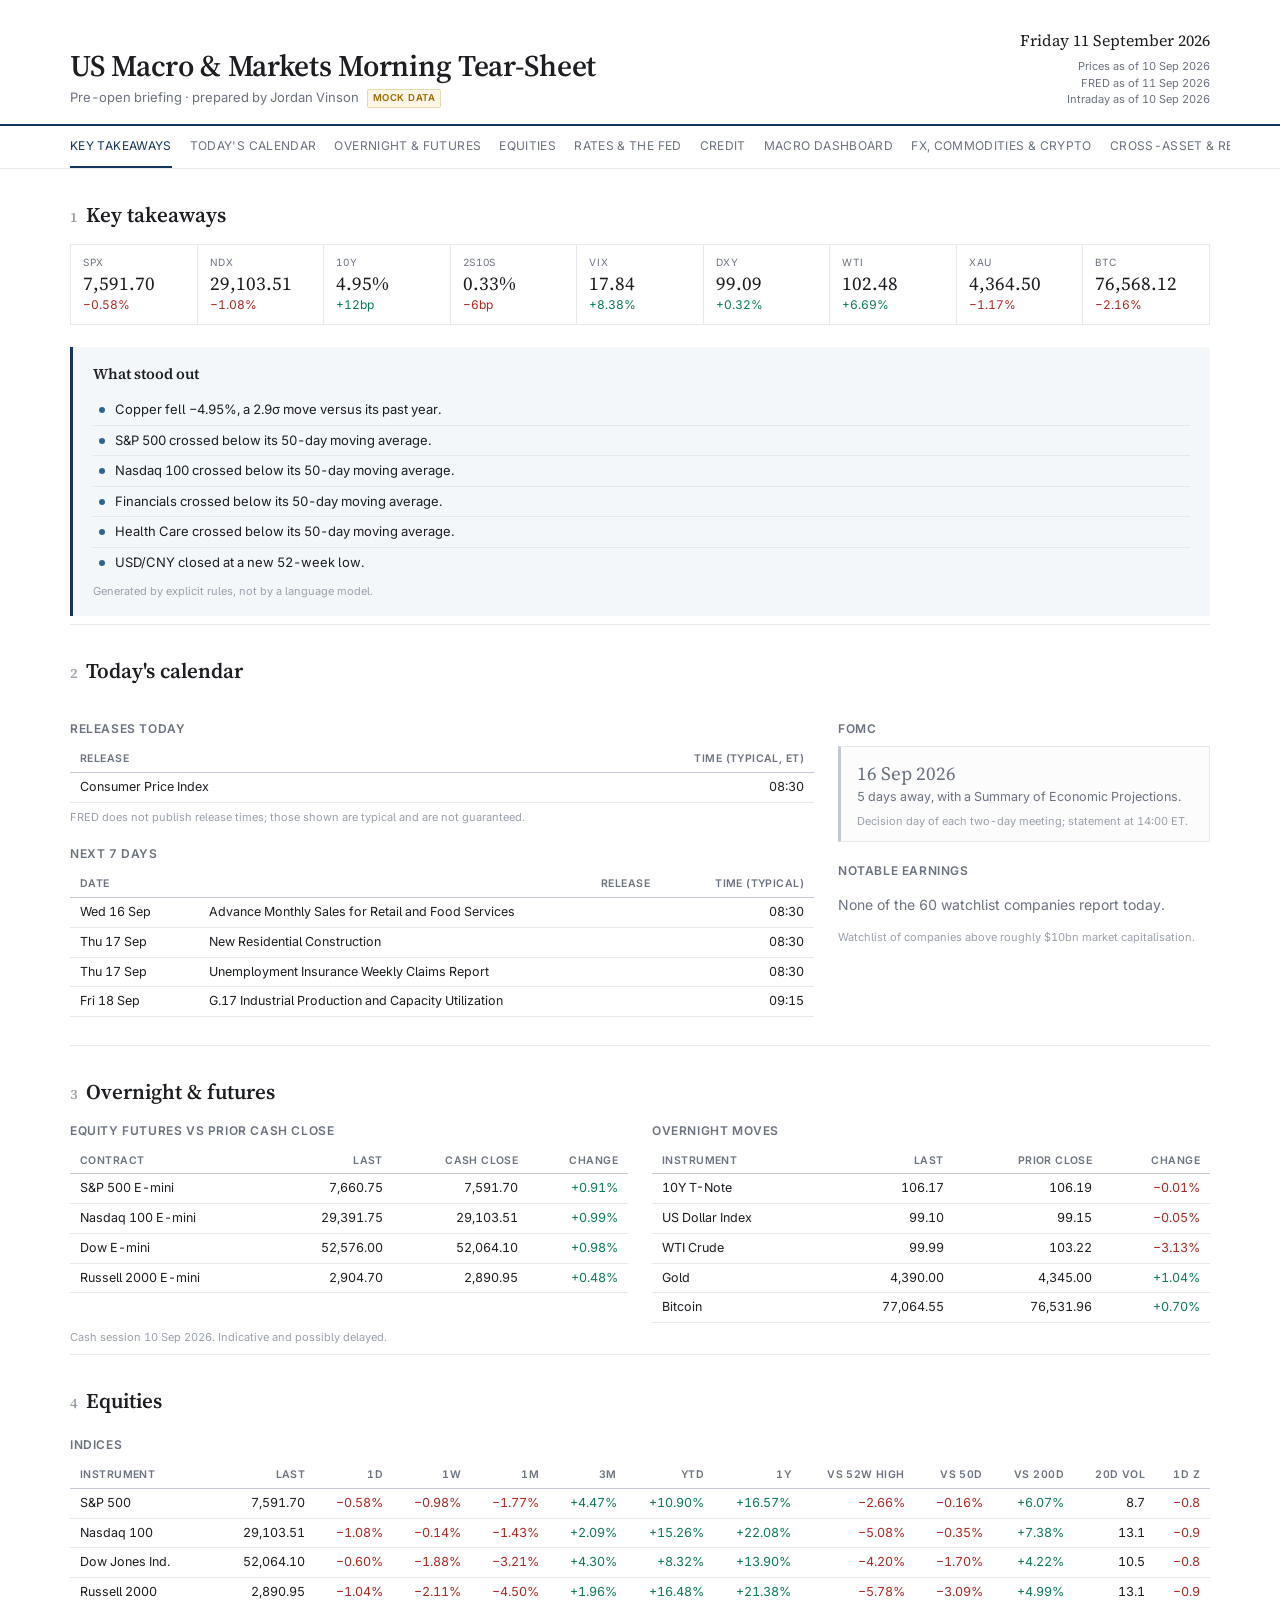
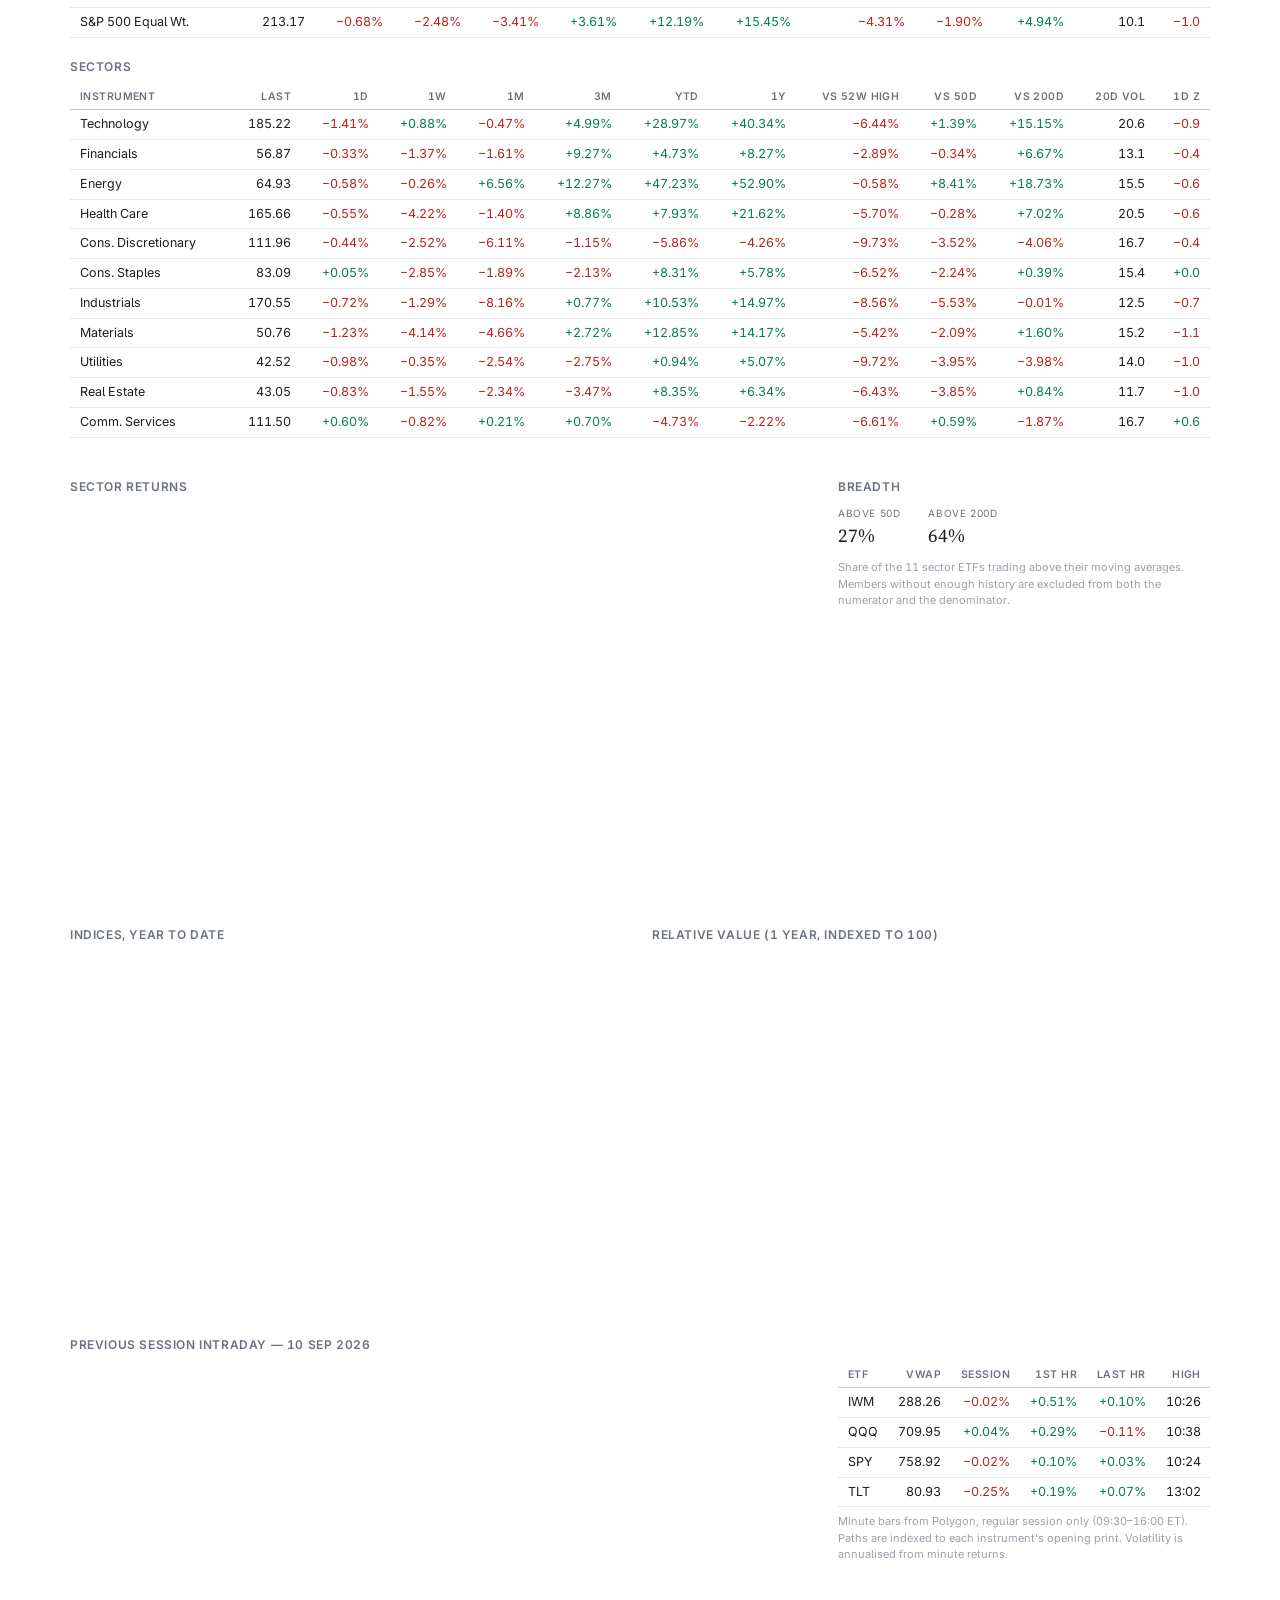
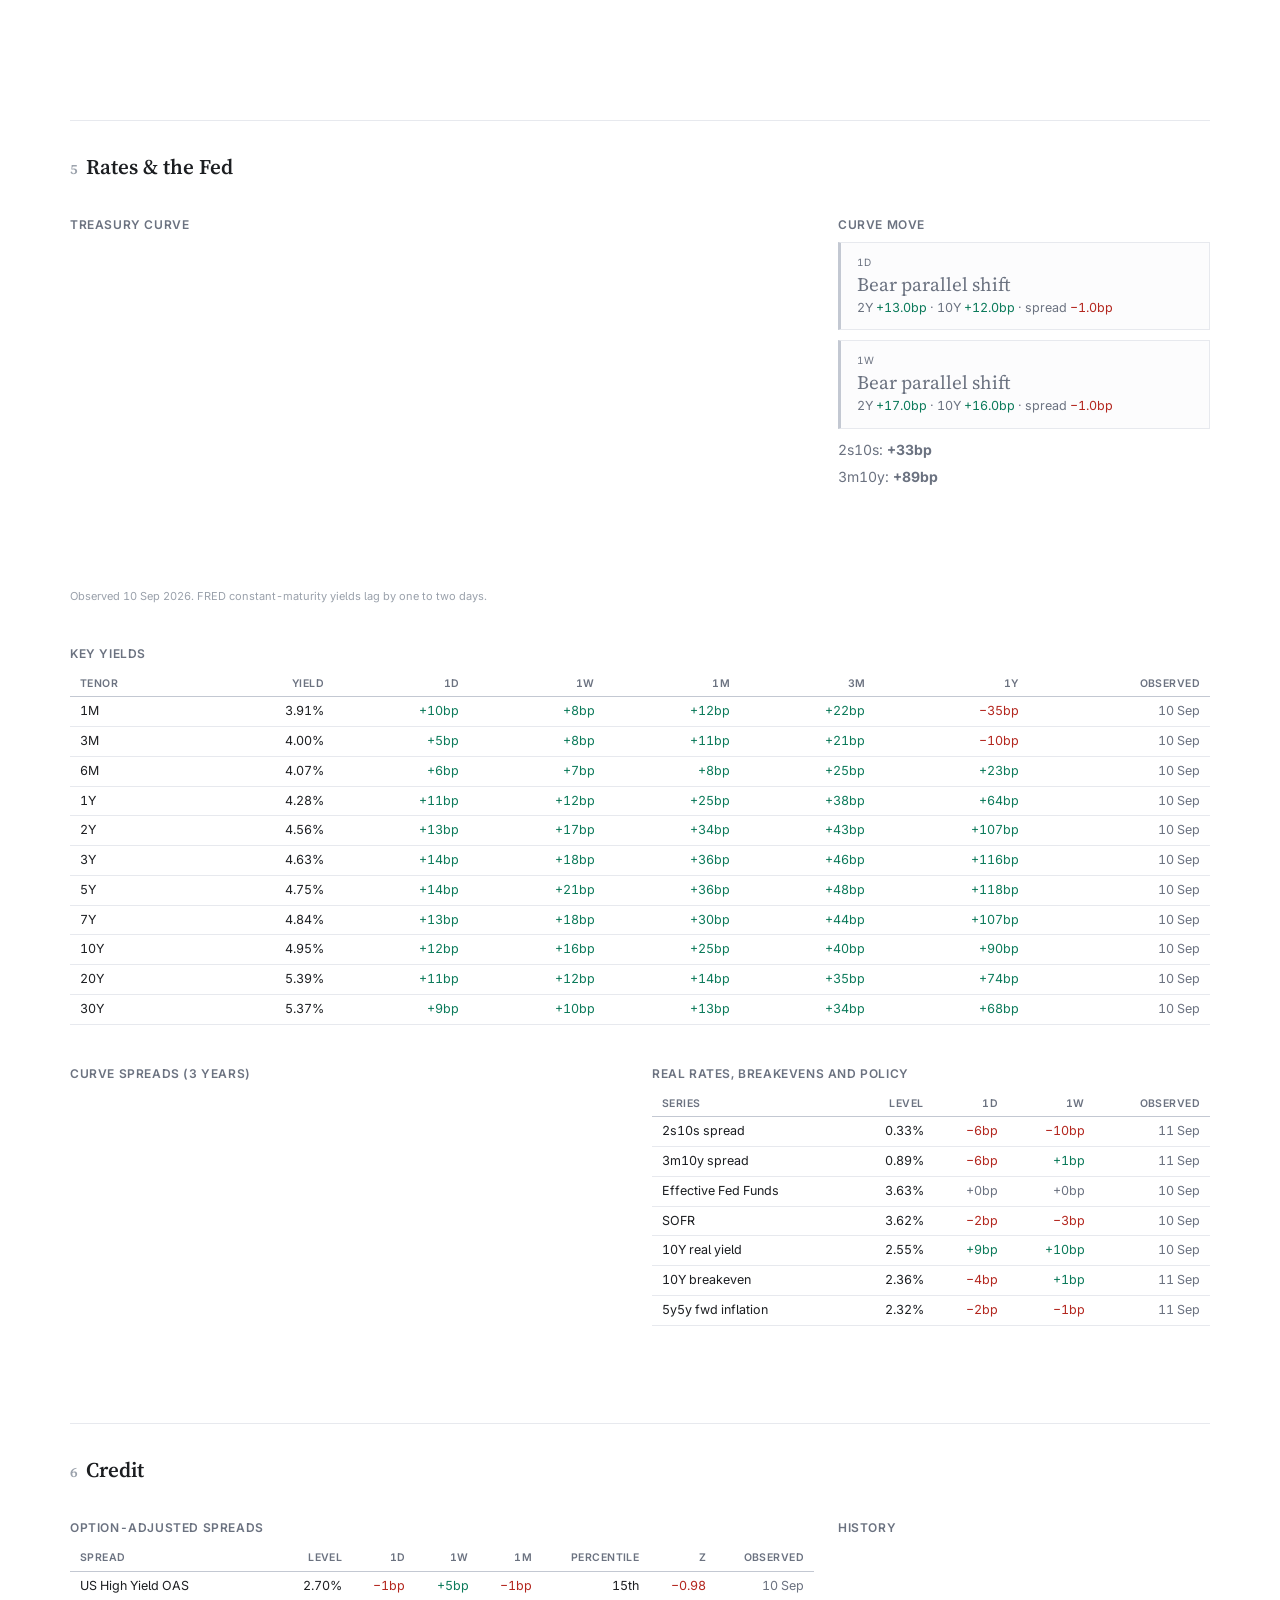
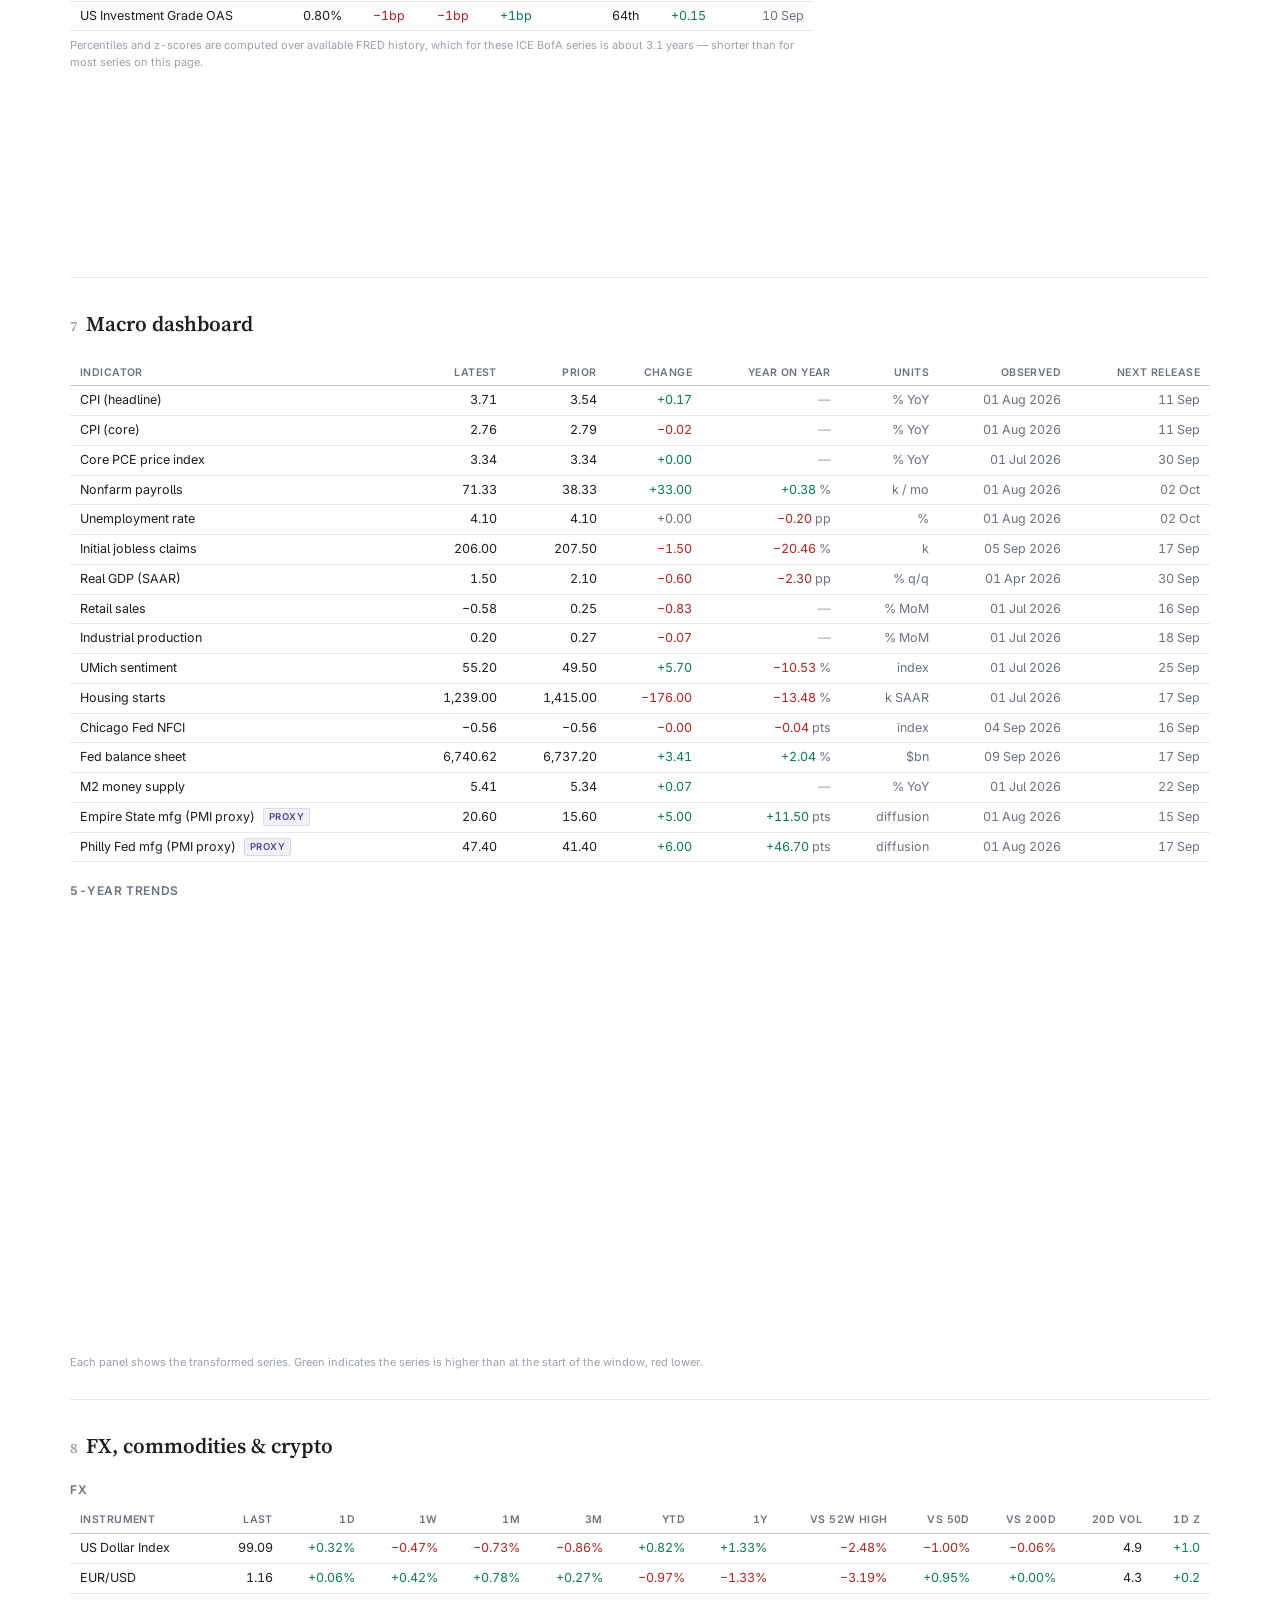
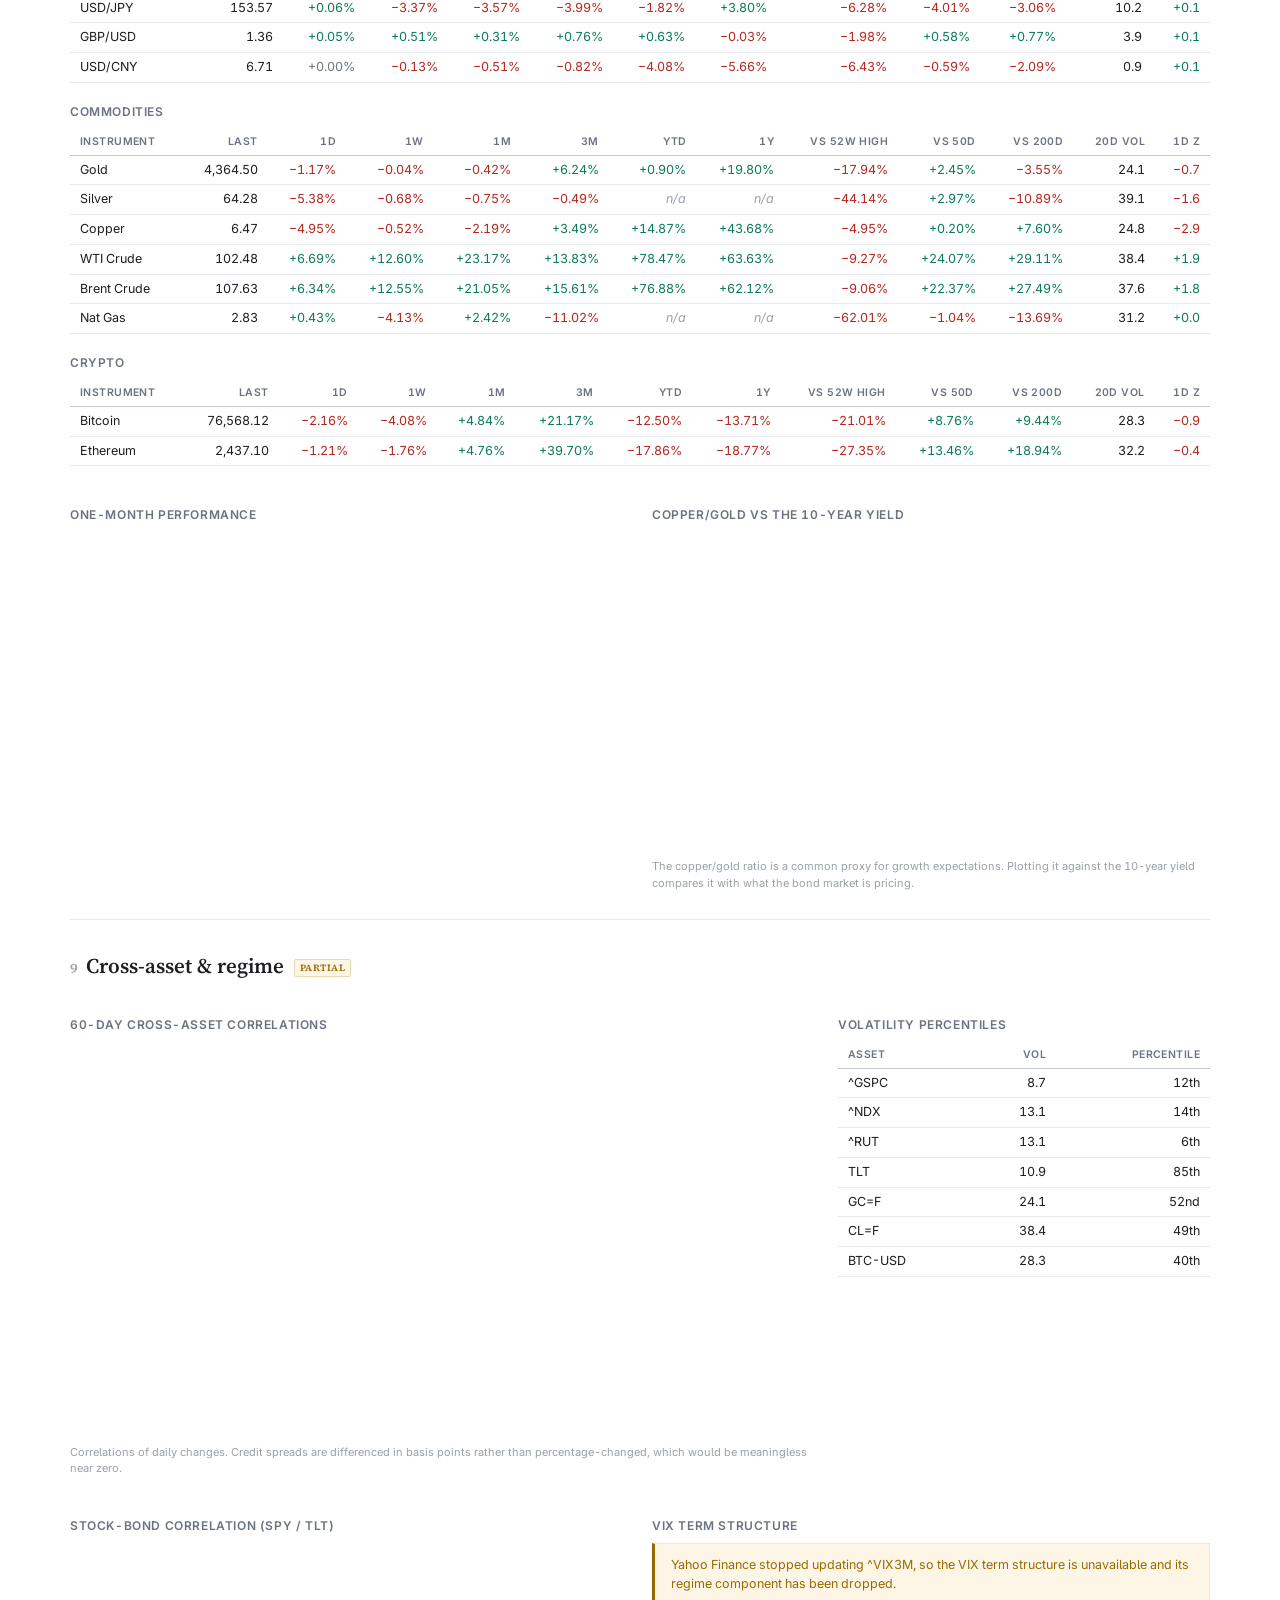
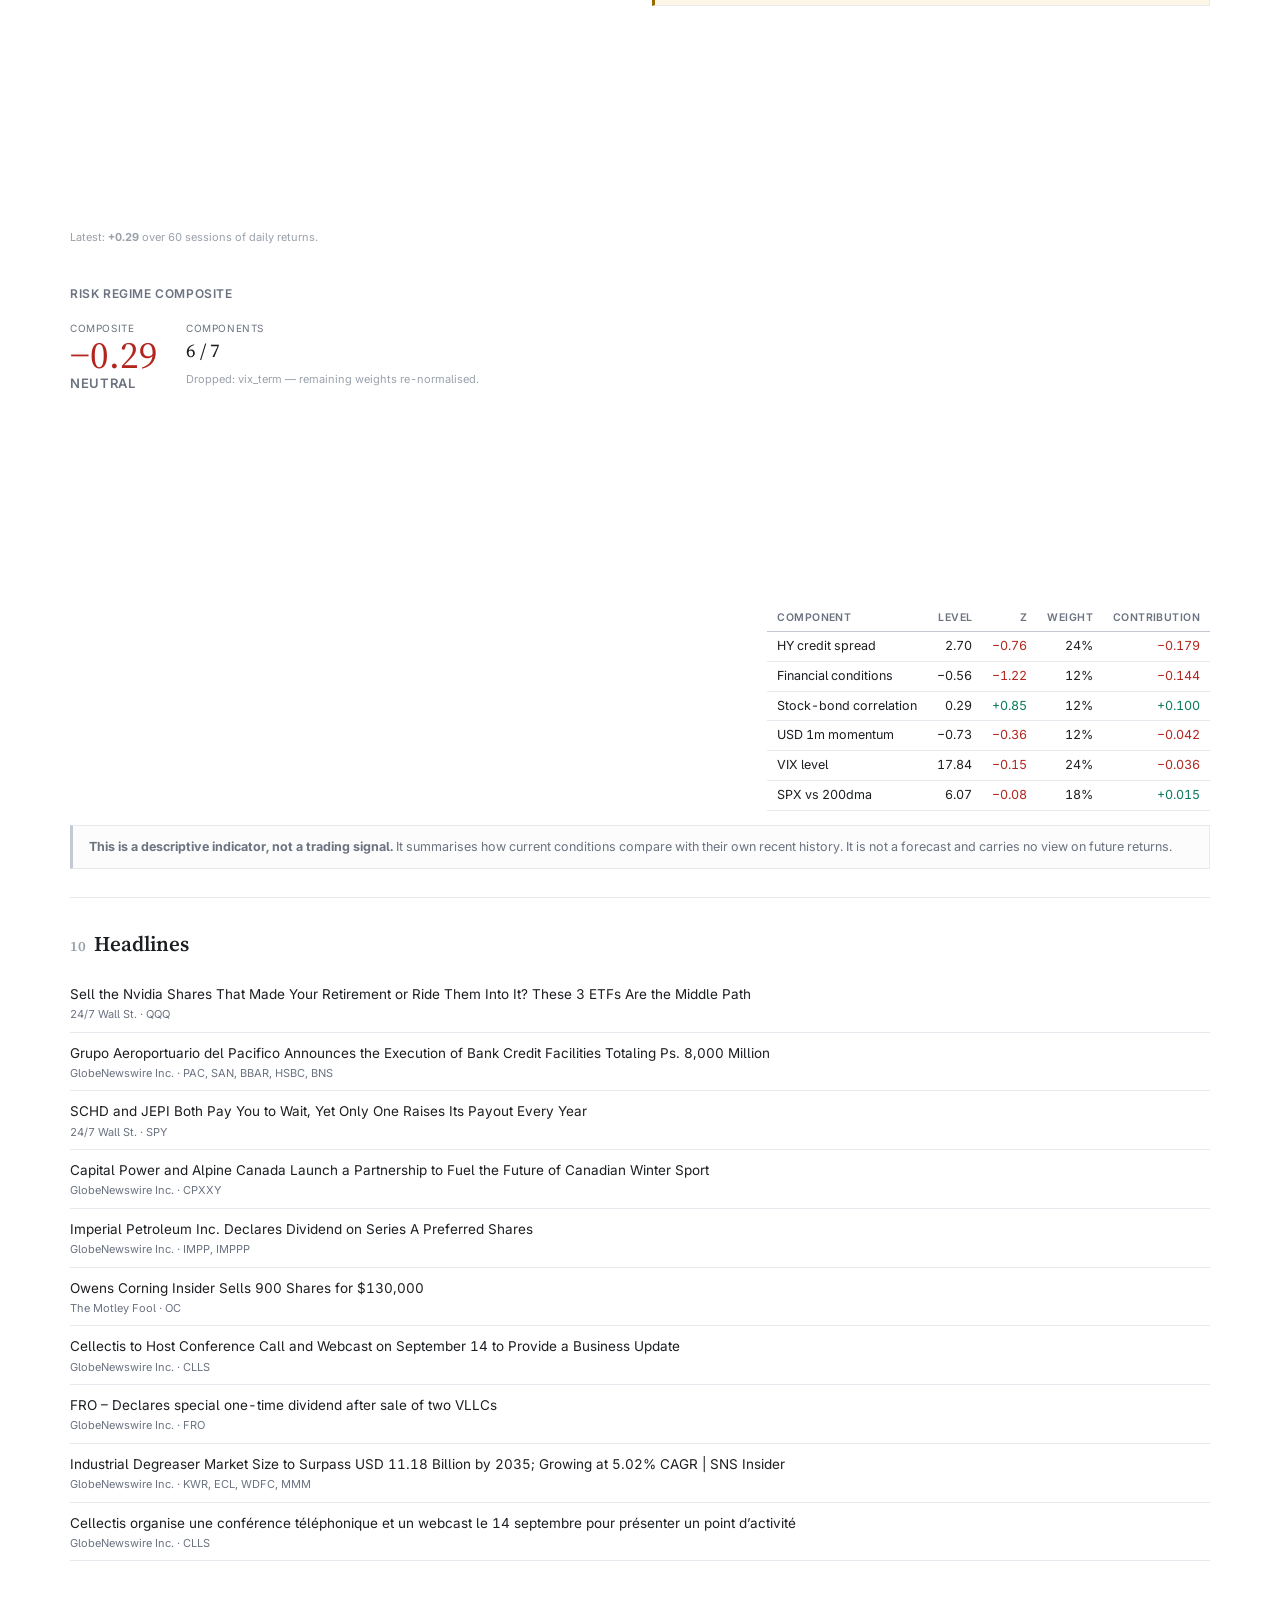
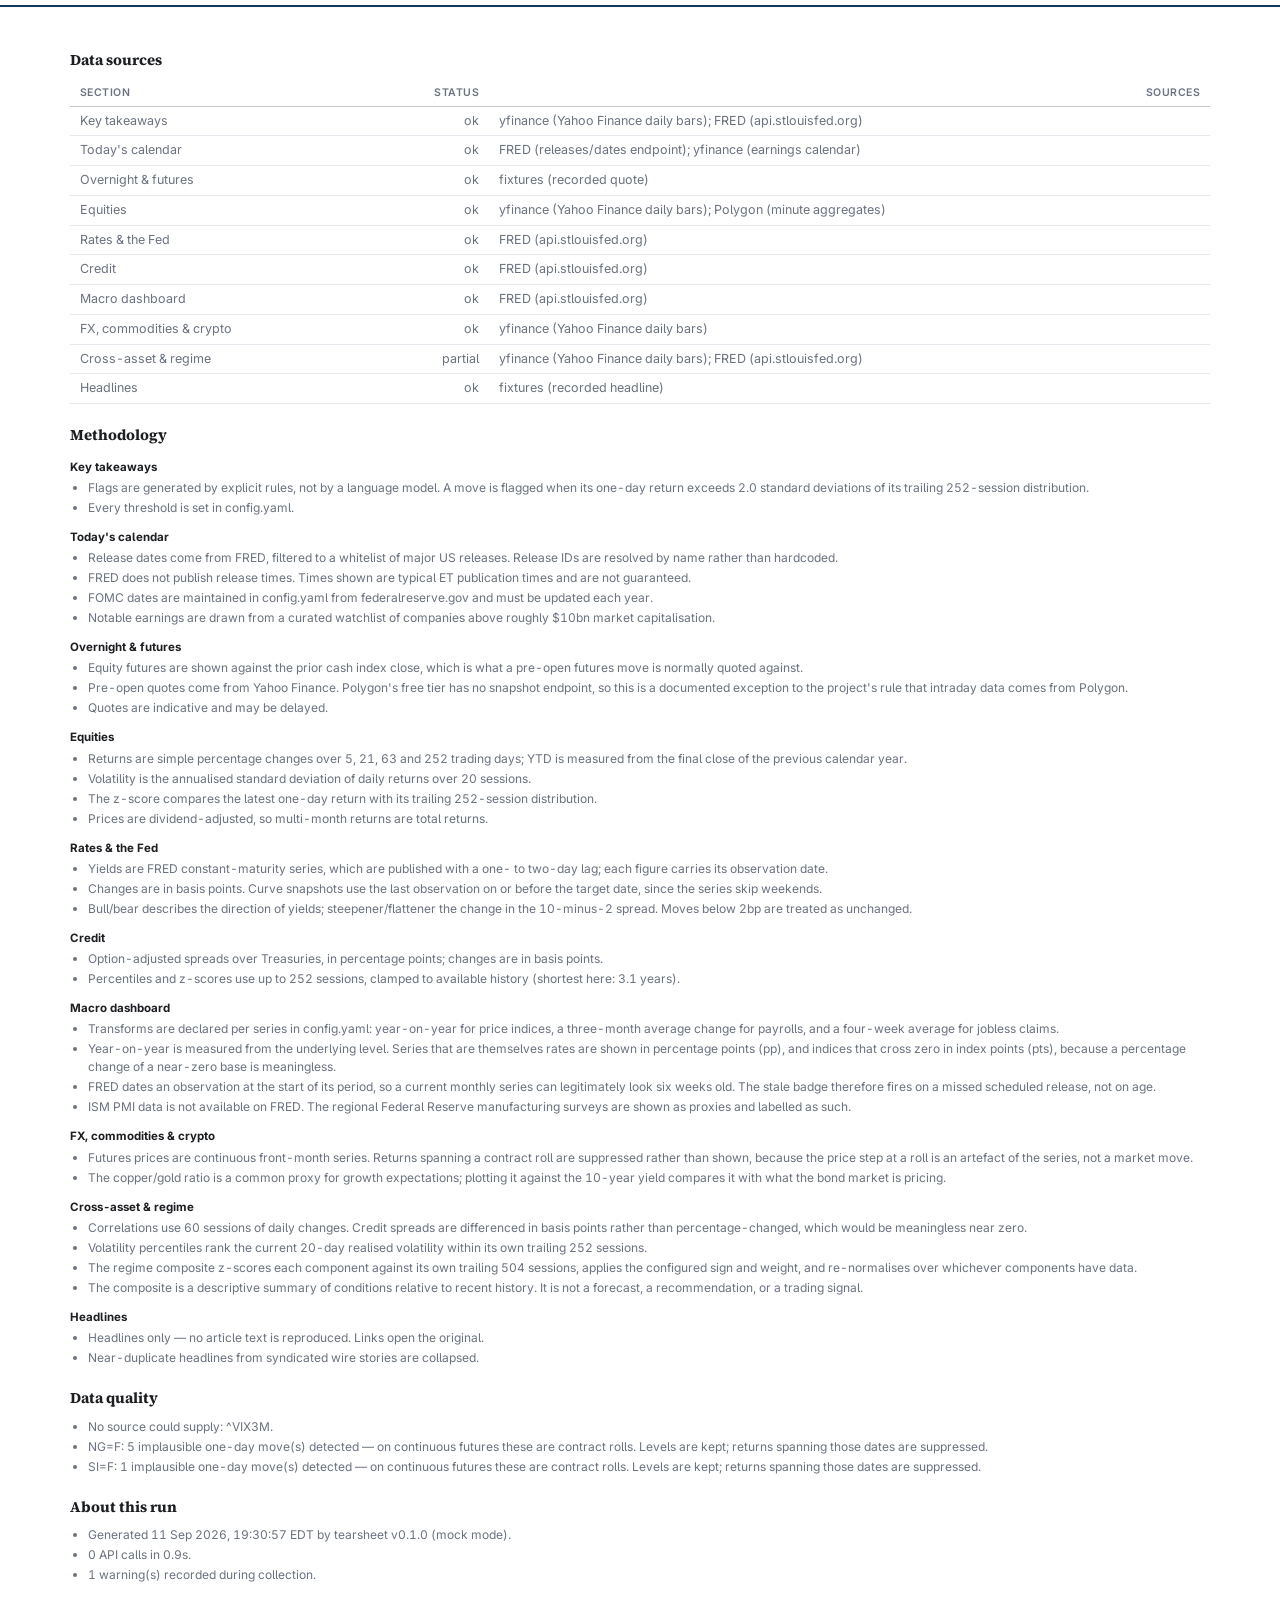
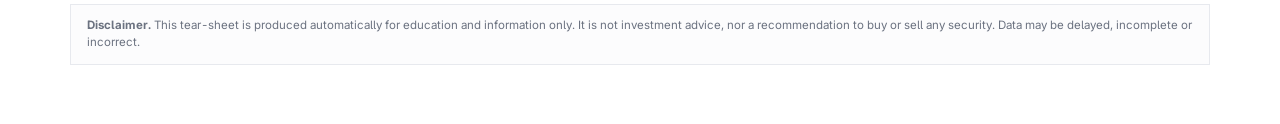
==== docs/index.html @ af03f6b4 "Initial commit: US macro & markets morning tear-sheet An automated pre-open briefing on US markets a" ====
<!doctype html>
<html lang="en">
<head>
<meta charset="utf-8">
<meta name="viewport" content="width=device-width, initial-scale=1">
<title>US Macro & Markets Morning Tear-Sheet — 11 Sep 2026</title>
<meta name="description" content="Automated pre-open briefing on US markets and the US economy for 11 Sep 2026.">
<meta name="robots" content="index, follow">
<link rel="preconnect" href="https://fonts.googleapis.com">
<link rel="preconnect" href="https://fonts.gstatic.com" crossorigin>
<link href="https://fonts.googleapis.com/css2?family=Inter:wght@400;500;600&family=Source+Serif+4:opsz,wght@8..60,400;8..60,600&display=swap" rel="stylesheet">
<script src="https://cdn.plot.ly/plotly-3.0.1.min.js" charset="utf-8"></script>
<style>/* --- screen.css --- */
/* =============================================================================
   US Macro & Markets Morning Tear-Sheet — screen styles.

   A light, dense, bank research-note look: white ground, a single navy accent,
   a serif for headings against a clean sans for everything else.

   The colour tokens below are mirrored in tearsheet/charts/template.py so the
   charts and the page share one palette.
   ============================================================================= */

:root {
  --navy: #14375f;
  --navy-light: #2f6296;
  --navy-wash: #f4f7fa;
  --ink: #1c1e21;
  --muted: #6b7280;
  --faint: #9aa1ab;
  --rule: #e7e9ee;
  --rule-strong: #c3c8d2;
  --paper: #ffffff;
  --pos: #0b7a5a;
  --neg: #b3261e;
  --warn: #9a6a00;
  --warn-wash: #fdf6e6;

  --serif: "Source Serif 4", Georgia, "Times New Roman", serif;
  --sans: Inter, -apple-system, BlinkMacSystemFont, "Segoe UI", Helvetica, Arial, sans-serif;
  --mono: "SFMono-Regular", Menlo, Consolas, monospace;

  --measure: 1180px;
  --gap: 24px;
}

*, *::before, *::after { box-sizing: border-box; }

html { -webkit-text-size-adjust: 100%; }

body {
  margin: 0;
  background: var(--paper);
  color: var(--ink);
  font-family: var(--sans);
  font-size: 14px;
  line-height: 1.5;
  font-feature-settings: "tnum" 1, "cv05" 1;
}

a { color: var(--navy); text-decoration: none; }
a:hover { text-decoration: underline; }

/* --- Layout --------------------------------------------------------------- */

.wrap { max-width: var(--measure); margin: 0 auto; padding: 0 20px; }

.masthead {
  border-bottom: 2px solid var(--navy);
  padding: 28px 0 16px;
}
.masthead__row {
  display: flex;
  justify-content: space-between;
  align-items: flex-end;
  gap: var(--gap);
  flex-wrap: wrap;
}
.masthead__title {
  font-family: var(--serif);
  font-size: 30px;
  font-weight: 600;
  line-height: 1.15;
  margin: 0;
  letter-spacing: -0.01em;
}
.masthead__subtitle {
  color: var(--muted);
  font-size: 13px;
  margin: 4px 0 0;
}
.masthead__date {
  font-family: var(--serif);
  font-size: 16px;
  text-align: right;
  white-space: nowrap;
}
.masthead__asof {
  margin-top: 6px;
  font-size: 11px;
  color: var(--muted);
  text-align: right;
}
.masthead__asof span { display: block; }

/* --- Sticky section navigation -------------------------------------------- */

.nav {
  position: sticky;
  top: 0;
  z-index: 20;
  background: rgba(255, 255, 255, 0.94);
  backdrop-filter: saturate(160%) blur(8px);
  border-bottom: 1px solid var(--rule);
}
.nav__inner {
  max-width: var(--measure);
  margin: 0 auto;
  padding: 0 20px;
  display: flex;
  gap: 18px;
  overflow-x: auto;
  scrollbar-width: none;
}
.nav__inner::-webkit-scrollbar { display: none; }
.nav a {
  display: block;
  padding: 11px 0;
  font-size: 12px;
  letter-spacing: 0.03em;
  text-transform: uppercase;
  color: var(--muted);
  white-space: nowrap;
  border-bottom: 2px solid transparent;
}
.nav a:hover { color: var(--navy); text-decoration: none; }
.nav a.is-active { color: var(--navy); border-bottom-color: var(--navy); }

/* --- Sections ------------------------------------------------------------- */

.section { padding: 30px 0 8px; scroll-margin-top: 56px; }
.section + .section { border-top: 1px solid var(--rule); }

.section__head {
  display: flex;
  align-items: baseline;
  justify-content: space-between;
  gap: 12px;
  margin-bottom: 14px;
}
.section__title {
  font-family: var(--serif);
  font-size: 21px;
  font-weight: 600;
  margin: 0;
}
.section__title .num {
  color: var(--faint);
  font-size: 14px;
  margin-right: 8px;
  font-variant-numeric: tabular-nums;
}

.block { margin: 20px 0; }
.block__title {
  font-size: 12px;
  font-weight: 600;
  letter-spacing: 0.05em;
  text-transform: uppercase;
  color: var(--muted);
  margin: 0 0 8px;
}
.block__note { font-size: 11px; color: var(--faint); margin: 6px 0 0; }

.grid { display: grid; gap: var(--gap); }
.grid--2 { grid-template-columns: 1fr 1fr; }
.grid--3 { grid-template-columns: repeat(3, 1fr); }
.grid--sidebar { grid-template-columns: 2fr 1fr; }

/* --- KPI strip ------------------------------------------------------------ */

.kpis {
  display: grid;
  grid-template-columns: repeat(9, 1fr);
  gap: 1px;
  background: var(--rule);
  border: 1px solid var(--rule);
  margin: 4px 0 22px;
}
.kpi { background: var(--paper); padding: 10px 12px; }
.kpi__label {
  font-size: 10px;
  letter-spacing: 0.07em;
  text-transform: uppercase;
  color: var(--muted);
}
.kpi__value {
  font-family: var(--serif);
  font-size: 19px;
  font-variant-numeric: tabular-nums;
  line-height: 1.25;
  margin-top: 2px;
}
.kpi__change { font-size: 12px; font-variant-numeric: tabular-nums; }

/* --- Flags panel ---------------------------------------------------------- */

.flags {
  background: var(--navy-wash);
  border-left: 3px solid var(--navy);
  padding: 16px 20px;
}
.flags__title {
  font-family: var(--serif);
  font-size: 15px;
  font-weight: 600;
  margin: 0 0 10px;
}
.flags ul { margin: 0; padding: 0; list-style: none; }
.flags li {
  padding: 5px 0 5px 22px;
  position: relative;
  font-size: 13px;
  border-top: 1px solid rgba(20, 55, 95, 0.08);
}
.flags li:first-child { border-top: 0; }
.flags li::before {
  content: "";
  position: absolute;
  left: 6px;
  top: 12px;
  width: 6px;
  height: 6px;
  border-radius: 50%;
  background: var(--navy-light);
}
.flags li.sev-high::before { background: var(--neg); }
.flags__empty { color: var(--muted); font-size: 13px; margin: 0; }

/* --- Tables --------------------------------------------------------------- */

.table-scroll { overflow-x: auto; -webkit-overflow-scrolling: touch; }

table {
  width: 100%;
  border-collapse: collapse;
  font-size: 12.5px;
  font-variant-numeric: tabular-nums;
}
caption {
  text-align: left;
  font-size: 11px;
  color: var(--faint);
  padding-bottom: 6px;
}
th, td {
  padding: 5px 10px;
  border-bottom: 1px solid var(--rule);
  text-align: right;
  white-space: nowrap;
}
th {
  font-size: 10.5px;
  font-weight: 600;
  letter-spacing: 0.04em;
  text-transform: uppercase;
  color: var(--muted);
  border-bottom: 1px solid var(--rule-strong);
  position: sticky;
  top: 0;
  background: var(--paper);
}
th:first-child, td:first-child { text-align: left; }
tbody tr:hover { background: var(--navy-wash); }
tbody tr.is-group td {
  background: var(--navy-wash);
  font-weight: 600;
  font-size: 11px;
  letter-spacing: 0.04em;
  text-transform: uppercase;
  color: var(--navy);
}
tfoot td { border-bottom: 0; border-top: 1px solid var(--rule-strong); font-weight: 600; }

.pos { color: var(--pos); }
.neg { color: var(--neg); }
.flat { color: var(--muted); }
.na { color: var(--faint); font-style: italic; }
.dim { color: var(--muted); }
.num { font-variant-numeric: tabular-nums; }

/* --- Badges --------------------------------------------------------------- */

.badge {
  display: inline-block;
  font-size: 9.5px;
  letter-spacing: 0.05em;
  text-transform: uppercase;
  padding: 1px 5px;
  border-radius: 2px;
  vertical-align: middle;
  margin-left: 5px;
  font-weight: 600;
}
.badge--stale { background: var(--warn-wash); color: var(--warn); border: 1px solid #e8d9b0; }
.badge--fallback { background: #eef2f7; color: var(--navy); border: 1px solid #d4dde7; }
.badge--proxy { background: #f2f0f7; color: #57458c; border: 1px solid #ddd7ea; }
.badge--partial { background: var(--warn-wash); color: var(--warn); border: 1px solid #e8d9b0; }

/* --- Charts --------------------------------------------------------------- */

.chart { margin: 6px 0 4px; }
.chart .plotly-graph-div { width: 100% !important; }

/* --- Callouts ------------------------------------------------------------- */

.callout {
  border: 1px solid var(--rule);
  border-left: 3px solid var(--rule-strong);
  background: #fcfcfd;
  padding: 12px 16px;
  font-size: 12.5px;
  color: var(--muted);
}
.callout--warn { border-left-color: var(--warn); background: var(--warn-wash); color: var(--warn); }

.stat-row { display: flex; gap: 28px; flex-wrap: wrap; margin: 10px 0; }
.stat__label {
  font-size: 10px;
  letter-spacing: 0.06em;
  text-transform: uppercase;
  color: var(--muted);
}
.stat__value {
  font-family: var(--serif);
  font-size: 19px;
  font-variant-numeric: tabular-nums;
}

/* --- Regime --------------------------------------------------------------- */

.regime__score {
  font-family: var(--serif);
  font-size: 38px;
  line-height: 1;
  font-variant-numeric: tabular-nums;
}
.regime__label {
  font-size: 13px;
  letter-spacing: 0.05em;
  text-transform: uppercase;
  font-weight: 600;
}
.regime__label.positive { color: var(--pos); }
.regime__label.neutral { color: var(--muted); }
.regime__label.negative { color: var(--neg); }

/* --- Headlines ------------------------------------------------------------ */

.headlines { list-style: none; margin: 0; padding: 0; }
.headlines li { padding: 9px 0; border-bottom: 1px solid var(--rule); }
.headlines a { font-size: 13.5px; color: var(--ink); }
.headlines a:hover { color: var(--navy); }
.headlines .meta { font-size: 11px; color: var(--muted); margin-top: 2px; }

/* --- Footer --------------------------------------------------------------- */

.footer {
  margin-top: 36px;
  border-top: 2px solid var(--navy);
  padding: 22px 0 48px;
  font-size: 12px;
  color: var(--muted);
}
.footer h2 {
  font-family: var(--serif);
  font-size: 15px;
  color: var(--ink);
  margin: 20px 0 8px;
}
.footer h3 { font-size: 11.5px; color: var(--ink); margin: 12px 0 3px; }
.footer ul { margin: 0 0 8px; padding-left: 18px; }
.footer li { margin: 2px 0; }
.disclaimer {
  margin-top: 20px;
  padding: 12px 16px;
  border: 1px solid var(--rule);
  background: #fcfcfd;
  font-size: 11.5px;
}

/* --- Responsive ----------------------------------------------------------- */

@media (max-width: 1000px) {
  .kpis { grid-template-columns: repeat(3, 1fr); }
  .grid--3, .grid--sidebar { grid-template-columns: 1fr 1fr; }
}

@media (max-width: 680px) {
  body { font-size: 13.5px; }
  .masthead__title { font-size: 23px; }
  .masthead__row { flex-direction: column; align-items: flex-start; }
  .masthead__date, .masthead__asof { text-align: left; }
  .kpis { grid-template-columns: repeat(2, 1fr); }
  .grid--2, .grid--3, .grid--sidebar { grid-template-columns: 1fr; }
  .section__title { font-size: 18px; }
  th, td { padding: 5px 8px; }
}


/* --- print.css --- */
/* =============================================================================
   Print styles — used for the PDF rendered by headless Chromium.

   A4, the navigation removed, and sections kept off page boundaries. The
   running header and footer (report date, page numbers) are supplied by the
   PDF renderer itself: Chromium does not implement CSS @page margin boxes, so
   Playwright's headerTemplate/footerTemplate is the only way to get them.
   ============================================================================= */

@page {
  size: A4;
  /* Margins are set by the PDF renderer rather than here, because the running
     header and footer need reserved space and Playwright's margin option is
     what Chromium honours alongside displayHeaderFooter. */
}

@media print {
  :root { --measure: 100%; }

  body {
    font-size: 9.5pt;
    line-height: 1.35;
    background: #fff;
  }

  .wrap { max-width: none; padding: 0; }

  /* Interactive furniture has no meaning on paper. */
  .nav,
  .no-print,
  .plotly .modebar { display: none !important; }

  .masthead { padding-top: 0; }
  .masthead__title { font-size: 19pt; }

  a { color: var(--ink); text-decoration: none; }
  /* Headline links are the only ones whose target is not otherwise visible. */
  .headlines a::after {
    content: " (" attr(href) ")";
    font-size: 7pt;
    color: var(--faint);
    word-break: break-all;
  }

  .section {
    break-inside: auto;
    padding: 14pt 0 4pt;
  }
  .section__head { break-after: avoid; }
  .block__title { break-after: avoid; }
  .chart, .flags, .callout, .kpis { break-inside: avoid; }
  table { break-inside: auto; }
  thead { display: table-header-group; }
  tr { break-inside: avoid; }

  /* The larger sections each start a fresh page so tables are not split
     across a fold in the middle of a row group. */
  #section-equities,
  #section-rates,
  #section-macro,
  #section-cross_asset,
  .footer { break-before: page; }

  th { position: static; }
  tbody tr:hover { background: none; }

  /* On screen a wide table scrolls sideways; on paper it would simply be
     clipped, silently losing the right-hand columns. Tightening the type and
     padding lets the full 13-column performance tables fit an A4 width. */
  .table-scroll { overflow: visible; }
  table { font-size: 7pt; }
  th, td { padding: 2pt 3pt; }
  th { font-size: 6.2pt; letter-spacing: 0.02em; }

  .kpis { grid-template-columns: repeat(9, 1fr); }
  .kpi__value { font-size: 12pt; }
  .grid--2, .grid--3, .grid--sidebar { grid-template-columns: 1fr 1fr; }

  .footer { padding-bottom: 0; }
}
</style>
</head>
<body>

<header class="masthead">
  <div class="wrap masthead__row">
    <div>
      <h1 class="masthead__title">US Macro & Markets Morning Tear-Sheet</h1>
      <p class="masthead__subtitle">
        Pre-open briefing · prepared by Jordan Vinson
<span class="badge badge--partial">mock data</span>      </p>
    </div>
    <div>
      <div class="masthead__date">Friday 11 September 2026</div>
      <div class="masthead__asof">
          <span>Prices as of 10 Sep 2026</span>
          <span>FRED as of 11 Sep 2026</span>
          <span>Intraday as of 10 Sep 2026</span>
      </div>
    </div>
  </div>
</header>

<nav class="nav no-print" aria-label="Sections">
  <div class="nav__inner">
      <a href="#section-header" data-target="section-header">Key takeaways</a>
      <a href="#section-calendar" data-target="section-calendar">Today's calendar</a>
      <a href="#section-overnight" data-target="section-overnight">Overnight & futures</a>
      <a href="#section-equities" data-target="section-equities">Equities</a>
      <a href="#section-rates" data-target="section-rates">Rates & the Fed</a>
      <a href="#section-credit" data-target="section-credit">Credit</a>
      <a href="#section-macro" data-target="section-macro">Macro dashboard</a>
      <a href="#section-fx_commodities" data-target="section-fx_commodities">FX, commodities & crypto</a>
      <a href="#section-cross_asset" data-target="section-cross_asset">Cross-asset & regime</a>
      <a href="#section-headlines" data-target="section-headlines">Headlines</a>
    <a href="#footer">Sources &amp; method</a>
  </div>
</nav>

<main class="wrap">
    <section class="section" id="section-header">
      <div class="section__head">
        <h2 class="section__title">
          <span class="num">1</span>Key takeaways
        </h2>
      </div>

<div class="kpis">
  <div class="kpi">
    <div class="kpi__label">SPX</div>
    <div class="kpi__value">7,591.70</div>
    <div class="kpi__change">
        <span class="neg">−0.58%</span>
    </div>
  </div>
  <div class="kpi">
    <div class="kpi__label">NDX</div>
    <div class="kpi__value">29,103.51</div>
    <div class="kpi__change">
        <span class="neg">−1.08%</span>
    </div>
  </div>
  <div class="kpi">
    <div class="kpi__label">10Y</div>
    <div class="kpi__value">4.95%</div>
    <div class="kpi__change">
        <span class="pos">+12bp</span>
    </div>
  </div>
  <div class="kpi">
    <div class="kpi__label">2s10s</div>
    <div class="kpi__value">0.33%</div>
    <div class="kpi__change">
        <span class="neg">−6bp</span>
    </div>
  </div>
  <div class="kpi">
    <div class="kpi__label">VIX</div>
    <div class="kpi__value">17.84</div>
    <div class="kpi__change">
        <span class="pos">+8.38%</span>
    </div>
  </div>
  <div class="kpi">
    <div class="kpi__label">DXY</div>
    <div class="kpi__value">99.09</div>
    <div class="kpi__change">
        <span class="pos">+0.32%</span>
    </div>
  </div>
  <div class="kpi">
    <div class="kpi__label">WTI</div>
    <div class="kpi__value">102.48</div>
    <div class="kpi__change">
        <span class="pos">+6.69%</span>
    </div>
  </div>
  <div class="kpi">
    <div class="kpi__label">XAU</div>
    <div class="kpi__value">4,364.50</div>
    <div class="kpi__change">
        <span class="neg">−1.17%</span>
    </div>
  </div>
  <div class="kpi">
    <div class="kpi__label">BTC</div>
    <div class="kpi__value">76,568.12</div>
    <div class="kpi__change">
        <span class="neg">−2.16%</span>
    </div>
  </div>
</div>

<div class="flags">
  <h3 class="flags__title">What stood out</h3>
    <ul>
        <li class="sev-notable">Copper fell −4.95%, a 2.9σ move versus its past year.</li>
        <li class="sev-notable">S&P 500 crossed below its 50-day moving average.</li>
        <li class="sev-notable">Nasdaq 100 crossed below its 50-day moving average.</li>
        <li class="sev-notable">Financials crossed below its 50-day moving average.</li>
        <li class="sev-notable">Health Care crossed below its 50-day moving average.</li>
        <li class="sev-notable">USD/CNY closed at a new 52-week low.</li>
    </ul>
  <p class="block__note">
    Generated by explicit rules, not by a language model.
  </p>
</div>    </section>
    <section class="section" id="section-calendar">
      <div class="section__head">
        <h2 class="section__title">
          <span class="num">2</span>Today's calendar
        </h2>
      </div>

<div class="grid grid--sidebar">
  <div>
    <div class="block">
      <h3 class="block__title">Releases today</h3>
        <div class="table-scroll">
          <table>
            <thead><tr><th scope="col">Release</th><th scope="col">Time (typical, ET)</th></tr></thead>
            <tbody>
                <tr><td>Consumer Price Index</td><td>08:30</td></tr>
            </tbody>
          </table>
        </div>
      <p class="block__note">
        FRED does not publish release times; those shown are typical and are not guaranteed.
      </p>
    </div>

    <div class="block">
      <h3 class="block__title">Next 7 days</h3>
        <div class="table-scroll">
          <table>
            <thead><tr><th scope="col">Date</th><th scope="col">Release</th><th scope="col">Time (typical)</th></tr></thead>
            <tbody>
                <tr>
                  <td>Wed 16 Sep</td>
                  <td style="text-align:left">Advance Monthly Sales for Retail and Food Services</td>
                  <td>08:30</td>
                </tr>
                <tr>
                  <td>Thu 17 Sep</td>
                  <td style="text-align:left">New Residential Construction</td>
                  <td>08:30</td>
                </tr>
                <tr>
                  <td>Thu 17 Sep</td>
                  <td style="text-align:left">Unemployment Insurance Weekly Claims Report</td>
                  <td>08:30</td>
                </tr>
                <tr>
                  <td>Fri 18 Sep</td>
                  <td style="text-align:left">G.17 Industrial Production and Capacity Utilization</td>
                  <td>09:15</td>
                </tr>
            </tbody>
          </table>
        </div>
    </div>
  </div>

  <div>
    <div class="block">
      <h3 class="block__title">FOMC</h3>
        <div class="callout">
          <div class="stat__value">16 Sep 2026</div>
          <div>5 days away, with a Summary of Economic Projections.</div>
          <p class="block__note">Decision day of each two-day meeting; statement at 14:00 ET.</p>
        </div>
    </div>

    <div class="block">
      <h3 class="block__title">Notable earnings</h3>
        <p class="dim">
          None of the 60 watchlist companies report today.
        </p>
      <p class="block__note">
        Watchlist of companies above roughly $10bn market capitalisation.
      </p>
    </div>
  </div>
</div>    </section>
    <section class="section" id="section-overnight">
      <div class="section__head">
        <h2 class="section__title">
          <span class="num">3</span>Overnight & futures
        </h2>
      </div>

<div class="grid grid--2">
  <div>
    <h3 class="block__title">Equity futures vs prior cash close</h3>
    <div class="table-scroll">
      <table>
        <thead>
          <tr><th scope="col">Contract</th><th scope="col">Last</th><th scope="col">Cash close</th><th scope="col">Change</th></tr>
        </thead>
        <tbody>
          <tr>
            <td>S&P 500 E-mini</td>
            <td>7,660.75</td>
            <td>7,591.70</td>
            <td><span class="pos">+0.91%</span></td>
          </tr>
          <tr>
            <td>Nasdaq 100 E-mini</td>
            <td>29,391.75</td>
            <td>29,103.51</td>
            <td><span class="pos">+0.99%</span></td>
          </tr>
          <tr>
            <td>Dow E-mini</td>
            <td>52,576.00</td>
            <td>52,064.10</td>
            <td><span class="pos">+0.98%</span></td>
          </tr>
          <tr>
            <td>Russell 2000 E-mini</td>
            <td>2,904.70</td>
            <td>2,890.95</td>
            <td><span class="pos">+0.48%</span></td>
          </tr>
        </tbody>
      </table>
    </div>
  </div>

  <div>
    <h3 class="block__title">Overnight moves</h3>
    <div class="table-scroll">
      <table>
        <thead>
          <tr><th scope="col">Instrument</th><th scope="col">Last</th><th scope="col">Prior close</th><th scope="col">Change</th></tr>
        </thead>
        <tbody>
          <tr>
            <td>10Y T-Note</td>
            <td>106.17</td>
            <td>106.19</td>
            <td><span class="neg">−0.01%</span></td>
          </tr>
          <tr>
            <td>US Dollar Index</td>
            <td>99.10</td>
            <td>99.15</td>
            <td><span class="neg">−0.05%</span></td>
          </tr>
          <tr>
            <td>WTI Crude</td>
            <td>99.99</td>
            <td>103.22</td>
            <td><span class="neg">−3.13%</span></td>
          </tr>
          <tr>
            <td>Gold</td>
            <td>4,390.00</td>
            <td>4,345.00</td>
            <td><span class="pos">+1.04%</span></td>
          </tr>
          <tr>
            <td>Bitcoin</td>
            <td>77,064.55</td>
            <td>76,531.96</td>
            <td><span class="pos">+0.70%</span></td>
          </tr>
        </tbody>
      </table>
    </div>
  </div>
</div>

<p class="block__note">
  Cash session 10 Sep 2026.
  Indicative and possibly delayed.
</p>    </section>
    <section class="section" id="section-equities">
      <div class="section__head">
        <h2 class="section__title">
          <span class="num">4</span>Equities
        </h2>
      </div>

<div class="block">
  <h3 class="block__title">Indices</h3>
  <div class="table-scroll">
  <table>
    <thead>
      <tr>
        <th scope="col">Instrument</th>
        <th scope="col">Last</th>
<th scope="col">1D</th><th scope="col">1W</th><th scope="col">1M</th><th scope="col">3M</th><th scope="col">YTD</th><th scope="col">1Y</th>        <th scope="col" title="Percent below the trailing 52-week high">vs 52w high</th>
<th scope="col">vs 50d</th><th scope="col">vs 200d</th>        <th scope="col" title="Annualised realised volatility over 20 sessions">20d vol</th>
        <th scope="col" title="One-day return versus its trailing 1-year distribution">1D z</th>
      </tr>
    </thead>
    <tbody>
      <tr>
        <td>S&P 500</td>
          <td>7,591.70</td>
<td><span class="neg">−0.58%</span></td><td><span class="neg">−0.98%</span></td><td><span class="neg">−1.77%</span></td><td><span class="pos">+4.47%</span></td><td><span class="pos">+10.90%</span></td><td><span class="pos">+16.57%</span></td>          <td><span class="neg">−2.66%</span></td>
<td><span class="neg">−0.16%</span></td><td><span class="pos">+6.07%</span></td>          <td>8.7</td>
          <td><span class="neg">−0.8</span></td>
      </tr>
      <tr>
        <td>Nasdaq 100</td>
          <td>29,103.51</td>
<td><span class="neg">−1.08%</span></td><td><span class="neg">−0.14%</span></td><td><span class="neg">−1.43%</span></td><td><span class="pos">+2.09%</span></td><td><span class="pos">+15.26%</span></td><td><span class="pos">+22.08%</span></td>          <td><span class="neg">−5.08%</span></td>
<td><span class="neg">−0.35%</span></td><td><span class="pos">+7.38%</span></td>          <td>13.1</td>
          <td><span class="neg">−0.9</span></td>
      </tr>
      <tr>
        <td>Dow Jones Ind.</td>
          <td>52,064.10</td>
<td><span class="neg">−0.60%</span></td><td><span class="neg">−1.88%</span></td><td><span class="neg">−3.21%</span></td><td><span class="pos">+4.30%</span></td><td><span class="pos">+8.32%</span></td><td><span class="pos">+13.90%</span></td>          <td><span class="neg">−4.20%</span></td>
<td><span class="neg">−1.70%</span></td><td><span class="pos">+4.22%</span></td>          <td>10.5</td>
          <td><span class="neg">−0.8</span></td>
      </tr>
      <tr>
        <td>Russell 2000</td>
          <td>2,890.95</td>
<td><span class="neg">−1.04%</span></td><td><span class="neg">−2.11%</span></td><td><span class="neg">−4.50%</span></td><td><span class="pos">+1.96%</span></td><td><span class="pos">+16.48%</span></td><td><span class="pos">+21.38%</span></td>          <td><span class="neg">−5.78%</span></td>
<td><span class="neg">−3.09%</span></td><td><span class="pos">+4.99%</span></td>          <td>13.1</td>
          <td><span class="neg">−0.9</span></td>
      </tr>
      <tr>
        <td>S&P 500 Equal Wt.</td>
          <td>213.17</td>
<td><span class="neg">−0.68%</span></td><td><span class="neg">−2.48%</span></td><td><span class="neg">−3.41%</span></td><td><span class="pos">+3.61%</span></td><td><span class="pos">+12.19%</span></td><td><span class="pos">+15.45%</span></td>          <td><span class="neg">−4.31%</span></td>
<td><span class="neg">−1.90%</span></td><td><span class="pos">+4.94%</span></td>          <td>10.1</td>
          <td><span class="neg">−1.0</span></td>
      </tr>
    </tbody>
  </table>
</div>

</div>

<div class="block">
  <h3 class="block__title">Sectors</h3>
  <div class="table-scroll">
  <table>
    <thead>
      <tr>
        <th scope="col">Instrument</th>
        <th scope="col">Last</th>
<th scope="col">1D</th><th scope="col">1W</th><th scope="col">1M</th><th scope="col">3M</th><th scope="col">YTD</th><th scope="col">1Y</th>        <th scope="col" title="Percent below the trailing 52-week high">vs 52w high</th>
<th scope="col">vs 50d</th><th scope="col">vs 200d</th>        <th scope="col" title="Annualised realised volatility over 20 sessions">20d vol</th>
        <th scope="col" title="One-day return versus its trailing 1-year distribution">1D z</th>
      </tr>
    </thead>
    <tbody>
      <tr>
        <td>Technology</td>
          <td>185.22</td>
<td><span class="neg">−1.41%</span></td><td><span class="pos">+0.88%</span></td><td><span class="neg">−0.47%</span></td><td><span class="pos">+4.99%</span></td><td><span class="pos">+28.97%</span></td><td><span class="pos">+40.34%</span></td>          <td><span class="neg">−6.44%</span></td>
<td><span class="pos">+1.39%</span></td><td><span class="pos">+15.15%</span></td>          <td>20.6</td>
          <td><span class="neg">−0.9</span></td>
      </tr>
      <tr>
        <td>Financials</td>
          <td>56.87</td>
<td><span class="neg">−0.33%</span></td><td><span class="neg">−1.37%</span></td><td><span class="neg">−1.61%</span></td><td><span class="pos">+9.27%</span></td><td><span class="pos">+4.73%</span></td><td><span class="pos">+8.27%</span></td>          <td><span class="neg">−2.89%</span></td>
<td><span class="neg">−0.34%</span></td><td><span class="pos">+6.67%</span></td>          <td>13.1</td>
          <td><span class="neg">−0.4</span></td>
      </tr>
      <tr>
        <td>Energy</td>
          <td>64.93</td>
<td><span class="neg">−0.58%</span></td><td><span class="neg">−0.26%</span></td><td><span class="pos">+6.56%</span></td><td><span class="pos">+12.27%</span></td><td><span class="pos">+47.23%</span></td><td><span class="pos">+52.90%</span></td>          <td><span class="neg">−0.58%</span></td>
<td><span class="pos">+8.41%</span></td><td><span class="pos">+18.73%</span></td>          <td>15.5</td>
          <td><span class="neg">−0.6</span></td>
      </tr>
      <tr>
        <td>Health Care</td>
          <td>165.66</td>
<td><span class="neg">−0.55%</span></td><td><span class="neg">−4.22%</span></td><td><span class="neg">−1.40%</span></td><td><span class="pos">+8.86%</span></td><td><span class="pos">+7.93%</span></td><td><span class="pos">+21.62%</span></td>          <td><span class="neg">−5.70%</span></td>
<td><span class="neg">−0.28%</span></td><td><span class="pos">+7.02%</span></td>          <td>20.5</td>
          <td><span class="neg">−0.6</span></td>
      </tr>
      <tr>
        <td>Cons. Discretionary</td>
          <td>111.96</td>
<td><span class="neg">−0.44%</span></td><td><span class="neg">−2.52%</span></td><td><span class="neg">−6.11%</span></td><td><span class="neg">−1.15%</span></td><td><span class="neg">−5.86%</span></td><td><span class="neg">−4.26%</span></td>          <td><span class="neg">−9.73%</span></td>
<td><span class="neg">−3.52%</span></td><td><span class="neg">−4.06%</span></td>          <td>16.7</td>
          <td><span class="neg">−0.4</span></td>
      </tr>
      <tr>
        <td>Cons. Staples</td>
          <td>83.09</td>
<td><span class="pos">+0.05%</span></td><td><span class="neg">−2.85%</span></td><td><span class="neg">−1.89%</span></td><td><span class="neg">−2.13%</span></td><td><span class="pos">+8.31%</span></td><td><span class="pos">+5.78%</span></td>          <td><span class="neg">−6.52%</span></td>
<td><span class="neg">−2.24%</span></td><td><span class="pos">+0.39%</span></td>          <td>15.4</td>
          <td><span class="pos">+0.0</span></td>
      </tr>
      <tr>
        <td>Industrials</td>
          <td>170.55</td>
<td><span class="neg">−0.72%</span></td><td><span class="neg">−1.29%</span></td><td><span class="neg">−8.16%</span></td><td><span class="pos">+0.77%</span></td><td><span class="pos">+10.53%</span></td><td><span class="pos">+14.97%</span></td>          <td><span class="neg">−8.56%</span></td>
<td><span class="neg">−5.53%</span></td><td><span class="neg">−0.01%</span></td>          <td>12.5</td>
          <td><span class="neg">−0.7</span></td>
      </tr>
      <tr>
        <td>Materials</td>
          <td>50.76</td>
<td><span class="neg">−1.23%</span></td><td><span class="neg">−4.14%</span></td><td><span class="neg">−4.66%</span></td><td><span class="pos">+2.72%</span></td><td><span class="pos">+12.85%</span></td><td><span class="pos">+14.17%</span></td>          <td><span class="neg">−5.42%</span></td>
<td><span class="neg">−2.09%</span></td><td><span class="pos">+1.60%</span></td>          <td>15.2</td>
          <td><span class="neg">−1.1</span></td>
      </tr>
      <tr>
        <td>Utilities</td>
          <td>42.52</td>
<td><span class="neg">−0.98%</span></td><td><span class="neg">−0.35%</span></td><td><span class="neg">−2.54%</span></td><td><span class="neg">−2.75%</span></td><td><span class="pos">+0.94%</span></td><td><span class="pos">+5.07%</span></td>          <td><span class="neg">−9.72%</span></td>
<td><span class="neg">−3.95%</span></td><td><span class="neg">−3.98%</span></td>          <td>14.0</td>
          <td><span class="neg">−1.0</span></td>
      </tr>
      <tr>
        <td>Real Estate</td>
          <td>43.05</td>
<td><span class="neg">−0.83%</span></td><td><span class="neg">−1.55%</span></td><td><span class="neg">−2.34%</span></td><td><span class="neg">−3.47%</span></td><td><span class="pos">+8.35%</span></td><td><span class="pos">+6.34%</span></td>          <td><span class="neg">−6.43%</span></td>
<td><span class="neg">−3.85%</span></td><td><span class="pos">+0.84%</span></td>          <td>11.7</td>
          <td><span class="neg">−1.0</span></td>
      </tr>
      <tr>
        <td>Comm. Services</td>
          <td>111.50</td>
<td><span class="pos">+0.60%</span></td><td><span class="neg">−0.82%</span></td><td><span class="pos">+0.21%</span></td><td><span class="pos">+0.70%</span></td><td><span class="neg">−4.73%</span></td><td><span class="neg">−2.22%</span></td>          <td><span class="neg">−6.61%</span></td>
<td><span class="pos">+0.59%</span></td><td><span class="neg">−1.87%</span></td>          <td>16.7</td>
          <td><span class="pos">+0.6</span></td>
      </tr>
    </tbody>
  </table>
</div>

</div>

<div class="grid grid--sidebar">
  <div class="block">
    <h3 class="block__title">Sector returns</h3>
    <div class="chart"><div style="height:378px; width:100%;">                            <div id="chart-equities-heatmap" class="plotly-graph-div" style="height:100%; width:100%;"></div>            <script>                window.PLOTLYENV=window.PLOTLYENV || {};                                if (document.getElementById("chart-equities-heatmap")) {                    Plotly.newPlot(                        "chart-equities-heatmap",                        [{"colorscale":[[0.0,"#8c2318"],[0.25,"#d08a80"],[0.5,"#f4f5f7"],[0.75,"#7ea3c4"],[1.0,"#14375f"]],"hovertemplate":"%{y} \u00b7 %{x}: %{z:+.2f}%\u003cextra\u003e\u003c\u002fextra\u003e","showscale":false,"text":[["-1.4","+0.9","-0.5","+29.0"],["-0.3","-1.4","-1.6","+4.7"],["-0.6","-0.3","+6.6","+47.2"],["-0.6","-4.2","-1.4","+7.9"],["-0.4","-2.5","-6.1","-5.9"],["+0.0","-2.9","-1.9","+8.3"],["-0.7","-1.3","-8.2","+10.5"],["-1.2","-4.1","-4.7","+12.8"],["-1.0","-0.4","-2.5","+0.9"],["-0.8","-1.6","-2.3","+8.3"],["+0.6","-0.8","+0.2","-4.7"]],"textfont":{"size":11},"texttemplate":"%{text}","x":["1D","1W","1M","YTD"],"xgap":2,"y":["Technology","Financials","Energy","Health Care","Cons. Discretionary","Cons. Staples","Industrials","Materials","Utilities","Real Estate","Comm. Services"],"ygap":2,"z":{"dtype":"f8","bdata":"DNJ8WZmR9r+AILCYNjzsP4i+fxS8692\u002fJKpbsCH3PEAAXI4bqU\u002fVvwqIv0Pw6\u002fW\u002fnPNKu3O++b+TUFt7Ku8SQNjDphhnnuK\u002fGLW9\u002fGq20L+R6kXnd0IaQE1MiNwonUdAMM+i3VOs4b9RAqDVP9wQwNogniApYfa\u002fher01qa3H0BACGcqXnTcv94VPcDRMgTAbAP\u002fYNxrGMC8tmU1LXQXwIDfEC\u002fcp6g\u002fa9AgbIrSBsAyRuh+Xjr+v27XDZY1oCBATLUTmQgZ57+aUIQXh6b0vyQLjeMOUSDAnh19DwAOJUBi757lX53zv+xEDNY+ixDAOhGdJvShEsCWOBTS9bEpQCQAk1iiTO+\u002f2EHAX3Z\u002f1r9YoyXSXFoEwBjEYPvwCO4\u002fKCS0T6eJ6r98gQLVROH4v44X8Cd+sQLAbTtmwxSzIEAAle2tSljjP\u002fhbRFf9L+q\u002fwJFppmN1yj9oUlsL5u8SwA==","shape":"11, 4"},"zmax":47.22780949263743,"zmid":0,"zmin":-47.22780949263743,"type":"heatmap"}],                        {"template":{"layout":{"colorscale":{"diverging":[[0.0,"#8c2318"],[0.25,"#d08a80"],[0.5,"#f4f5f7"],[0.75,"#7ea3c4"],[1.0,"#14375f"]]},"colorway":["#14375f","#c2762a","#3f8f7a","#8c4a6b","#2f6296","#7a7f3f","#a3543a","#5c5f8f","#2f7d95","#96683f","#4a7a4a"],"font":{"color":"#1c1e21","family":"Inter, -apple-system, BlinkMacSystemFont, 'Segoe UI', Helvetica, Arial, sans-serif","size":12},"hoverlabel":{"bgcolor":"#ffffff","bordercolor":"#c3c8d2","font":{"color":"#1c1e21","family":"Inter, -apple-system, BlinkMacSystemFont, 'Segoe UI', Helvetica, Arial, sans-serif","size":12}},"hovermode":"x unified","legend":{"bgcolor":"rgba(0,0,0,0)","font":{"color":"#6b7280","size":11},"orientation":"h","x":0,"xanchor":"left","y":1.0,"yanchor":"bottom"},"margin":{"b":40,"l":56,"r":20,"t":28},"paper_bgcolor":"#ffffff","plot_bgcolor":"#ffffff","title":{"font":{"color":"#1c1e21","family":"'Source Serif 4', Georgia, 'Times New Roman', serif","size":14},"x":0,"xanchor":"left"},"xaxis":{"automargin":true,"gridcolor":"#e7e9ee","gridwidth":1,"linecolor":"#c3c8d2","linewidth":1,"showgrid":true,"showline":true,"tickcolor":"#c3c8d2","tickfont":{"color":"#6b7280","family":"Inter, -apple-system, BlinkMacSystemFont, 'Segoe UI', Helvetica, Arial, sans-serif","size":11},"ticklen":4,"ticks":"outside","title":{"font":{"color":"#6b7280","family":"Inter, -apple-system, BlinkMacSystemFont, 'Segoe UI', Helvetica, Arial, sans-serif","size":12}},"zeroline":false},"yaxis":{"automargin":true,"gridcolor":"#e7e9ee","gridwidth":1,"linecolor":"#c3c8d2","linewidth":1,"showgrid":true,"showline":true,"tickcolor":"#c3c8d2","tickfont":{"color":"#6b7280","family":"Inter, -apple-system, BlinkMacSystemFont, 'Segoe UI', Helvetica, Arial, sans-serif","size":11},"ticklen":4,"ticks":"","title":{"font":{"color":"#6b7280","family":"Inter, -apple-system, BlinkMacSystemFont, 'Segoe UI', Helvetica, Arial, sans-serif","size":12}},"zeroline":false}}},"xaxis":{"side":"top","showgrid":false,"showline":false,"ticks":""},"yaxis":{"autorange":"reversed","showgrid":false,"showline":false,"ticks":""},"margin":{"l":10,"r":10,"t":30,"b":10},"hovermode":"closest","height":378,"autosize":true},                        {"displayModeBar": false, "responsive": true, "scrollZoom": false}                    )                };            </script>        </div></div>
  </div>
  <div class="block">
    <h3 class="block__title">Breadth</h3>
    <div class="stat-row">
      <div>
        <div class="stat__label">Above 50d</div>
        <div class="stat__value">27%</div>
      </div>
      <div>
        <div class="stat__label">Above 200d</div>
        <div class="stat__value">64%</div>
      </div>
    </div>
    <p class="block__note">
      Share of the 11 sector ETFs trading above their
      moving averages. Members without enough history are excluded from both
      the numerator and the denominator.
    </p>
  </div>
</div>

<div class="grid grid--2">
  <div class="block">
    <h3 class="block__title">Indices, year to date</h3>
    <div class="chart"><div style="height:340px; width:100%;">                            <div id="chart-equities-ytd" class="plotly-graph-div" style="height:100%; width:100%;"></div>            <script>                window.PLOTLYENV=window.PLOTLYENV || {};                                if (document.getElementById("chart-equities-ytd")) {                    Plotly.newPlot(                        "chart-equities-ytd",                        [{"hovertemplate":"SPX: %{y:.2f}\u003cextra\u003e\u003c\u002fextra\u003e","line":{"color":"#14375f","width":1.8},"mode":"lines","name":"SPX","x":["2025-12-31T00:00:00.000000","2026-01-02T00:00:00.000000","2026-01-05T00:00:00.000000","2026-01-06T00:00:00.000000","2026-01-07T00:00:00.000000","2026-01-08T00:00:00.000000","2026-01-09T00:00:00.000000","2026-01-12T00:00:00.000000","2026-01-13T00:00:00.000000","2026-01-14T00:00:00.000000","2026-01-15T00:00:00.000000","2026-01-16T00:00:00.000000","2026-01-20T00:00:00.000000","2026-01-21T00:00:00.000000","2026-01-22T00:00:00.000000","2026-01-23T00:00:00.000000","2026-01-26T00:00:00.000000","2026-01-27T00:00:00.000000","2026-01-28T00:00:00.000000","2026-01-29T00:00:00.000000","2026-01-30T00:00:00.000000","2026-02-02T00:00:00.000000","2026-02-03T00:00:00.000000","2026-02-04T00:00:00.000000","2026-02-05T00:00:00.000000","2026-02-06T00:00:00.000000","2026-02-09T00:00:00.000000","2026-02-10T00:00:00.000000","2026-02-11T00:00:00.000000","2026-02-12T00:00:00.000000","2026-02-13T00:00:00.000000","2026-02-17T00:00:00.000000","2026-02-18T00:00:00.000000","2026-02-19T00:00:00.000000","2026-02-20T00:00:00.000000","2026-02-23T00:00:00.000000","2026-02-24T00:00:00.000000","2026-02-25T00:00:00.000000","2026-02-26T00:00:00.000000","2026-02-27T00:00:00.000000","2026-03-02T00:00:00.000000","2026-03-03T00:00:00.000000","2026-03-04T00:00:00.000000","2026-03-05T00:00:00.000000","2026-03-06T00:00:00.000000","2026-03-09T00:00:00.000000","2026-03-10T00:00:00.000000","2026-03-11T00:00:00.000000","2026-03-12T00:00:00.000000","2026-03-13T00:00:00.000000","2026-03-16T00:00:00.000000","2026-03-17T00:00:00.000000","2026-03-18T00:00:00.000000","2026-03-19T00:00:00.000000","2026-03-20T00:00:00.000000","2026-03-23T00:00:00.000000","2026-03-24T00:00:00.000000","2026-03-25T00:00:00.000000","2026-03-26T00:00:00.000000","2026-03-27T00:00:00.000000","2026-03-30T00:00:00.000000","2026-03-31T00:00:00.000000","2026-04-01T00:00:00.000000","2026-04-02T00:00:00.000000","2026-04-06T00:00:00.000000","2026-04-07T00:00:00.000000","2026-04-08T00:00:00.000000","2026-04-09T00:00:00.000000","2026-04-10T00:00:00.000000","2026-04-13T00:00:00.000000","2026-04-14T00:00:00.000000","2026-04-15T00:00:00.000000","2026-04-16T00:00:00.000000","2026-04-17T00:00:00.000000","2026-04-20T00:00:00.000000","2026-04-21T00:00:00.000000","2026-04-22T00:00:00.000000","2026-04-23T00:00:00.000000","2026-04-24T00:00:00.000000","2026-04-27T00:00:00.000000","2026-04-28T00:00:00.000000","2026-04-29T00:00:00.000000","2026-04-30T00:00:00.000000","2026-05-01T00:00:00.000000","2026-05-04T00:00:00.000000","2026-05-05T00:00:00.000000","2026-05-06T00:00:00.000000","2026-05-07T00:00:00.000000","2026-05-08T00:00:00.000000","2026-05-11T00:00:00.000000","2026-05-12T00:00:00.000000","2026-05-13T00:00:00.000000","2026-05-14T00:00:00.000000","2026-05-15T00:00:00.000000","2026-05-18T00:00:00.000000","2026-05-19T00:00:00.000000","2026-05-20T00:00:00.000000","2026-05-21T00:00:00.000000","2026-05-22T00:00:00.000000","2026-05-26T00:00:00.000000","2026-05-27T00:00:00.000000","2026-05-28T00:00:00.000000","2026-05-29T00:00:00.000000","2026-06-01T00:00:00.000000","2026-06-02T00:00:00.000000","2026-06-03T00:00:00.000000","2026-06-04T00:00:00.000000","2026-06-05T00:00:00.000000","2026-06-08T00:00:00.000000","2026-06-09T00:00:00.000000","2026-06-10T00:00:00.000000","2026-06-11T00:00:00.000000","2026-06-12T00:00:00.000000","2026-06-15T00:00:00.000000","2026-06-16T00:00:00.000000","2026-06-17T00:00:00.000000","2026-06-18T00:00:00.000000","2026-06-22T00:00:00.000000","2026-06-23T00:00:00.000000","2026-06-24T00:00:00.000000","2026-06-25T00:00:00.000000","2026-06-26T00:00:00.000000","2026-06-29T00:00:00.000000","2026-06-30T00:00:00.000000","2026-07-01T00:00:00.000000","2026-07-02T00:00:00.000000","2026-07-06T00:00:00.000000","2026-07-07T00:00:00.000000","2026-07-08T00:00:00.000000","2026-07-09T00:00:00.000000","2026-07-10T00:00:00.000000","2026-07-13T00:00:00.000000","2026-07-14T00:00:00.000000","2026-07-15T00:00:00.000000","2026-07-16T00:00:00.000000","2026-07-17T00:00:00.000000","2026-07-20T00:00:00.000000","2026-07-21T00:00:00.000000","2026-07-22T00:00:00.000000","2026-07-23T00:00:00.000000","2026-07-24T00:00:00.000000","2026-07-27T00:00:00.000000","2026-07-28T00:00:00.000000","2026-07-29T00:00:00.000000","2026-07-30T00:00:00.000000","2026-07-31T00:00:00.000000","2026-08-03T00:00:00.000000","2026-08-04T00:00:00.000000","2026-08-05T00:00:00.000000","2026-08-06T00:00:00.000000","2026-08-07T00:00:00.000000","2026-08-10T00:00:00.000000","2026-08-11T00:00:00.000000","2026-08-12T00:00:00.000000","2026-08-13T00:00:00.000000","2026-08-14T00:00:00.000000","2026-08-17T00:00:00.000000","2026-08-18T00:00:00.000000","2026-08-19T00:00:00.000000","2026-08-20T00:00:00.000000","2026-08-21T00:00:00.000000","2026-08-24T00:00:00.000000","2026-08-25T00:00:00.000000","2026-08-26T00:00:00.000000","2026-08-27T00:00:00.000000","2026-08-28T00:00:00.000000","2026-08-31T00:00:00.000000","2026-09-01T00:00:00.000000","2026-09-02T00:00:00.000000","2026-09-03T00:00:00.000000","2026-09-04T00:00:00.000000","2026-09-08T00:00:00.000000","2026-09-09T00:00:00.000000","2026-09-10T00:00:00.000000"],"y":{"dtype":"f8","bdata":"AAAAAAAAWUB50phJIAxZQNzKLZ3eNFlAvv2aLdtcWUBRq8JvhUZZQDt6NTwER1lAyEEmZutwWUB\u002fBW7MMXtZQNdFa5WLbllAbUtaedJLWUA5gbOAh1xZQCfUqvBbWFlAxybSe4bSWECTna\u002fwKBxZQF2CDDlvP1lAt4cSE4xBWUAUWxsL6mFZQGYOmiNwfFlA6vgApOd7WUCA2bDKeHNZQLAmUWRxV1lAPa29IGt6WUCEUCqrmkNZQLPJh0bMIllAW6CAE\[base64]\[base64]\u002fUKQlwOW0ATME\[base64]\[base64]\u002fagqJ7QZcQC91\u002f0bR8ltAc3U176UJXEAlczbgKwhcQPKZVfrcO1xADV7uXOIpXEA01YKR7hFcQPqVkeLR3ltAcoRv3Kn\u002fW0BSOiOsfktcQGhHr4ZHMFxAKl68EiIGXEDvrw0sZONbQPeGClejuVtA"},"type":"scatter"},{"hovertemplate":"NDX: %{y:.2f}\u003cextra\u003e\u003c\u002fextra\u003e","line":{"color":"#c2762a","width":1.8},"mode":"lines","name":"NDX","x":["2025-12-31T00:00:00.000000","2026-01-02T00:00:00.000000","2026-01-05T00:00:00.000000","2026-01-06T00:00:00.000000","2026-01-07T00:00:00.000000","2026-01-08T00:00:00.000000","2026-01-09T00:00:00.000000","2026-01-12T00:00:00.000000","2026-01-13T00:00:00.000000","2026-01-14T00:00:00.000000","2026-01-15T00:00:00.000000","2026-01-16T00:00:00.000000","2026-01-20T00:00:00.000000","2026-01-21T00:00:00.000000","2026-01-22T00:00:00.000000","2026-01-23T00:00:00.000000","2026-01-26T00:00:00.000000","2026-01-27T00:00:00.000000","2026-01-28T00:00:00.000000","2026-01-29T00:00:00.000000","2026-01-30T00:00:00.000000","2026-02-02T00:00:00.000000","2026-02-03T00:00:00.000000","2026-02-04T00:00:00.000000","2026-02-05T00:00:00.000000","2026-02-06T00:00:00.000000","2026-02-09T00:00:00.000000","2026-02-10T00:00:00.000000","2026-02-11T00:00:00.000000","2026-02-12T00:00:00.000000","2026-02-13T00:00:00.000000","2026-02-17T00:00:00.000000","2026-02-18T00:00:00.000000","2026-02-19T00:00:00.000000","2026-02-20T00:00:00.000000","2026-02-23T00:00:00.000000","2026-02-24T00:00:00.000000","2026-02-25T00:00:00.000000","2026-02-26T00:00:00.000000","2026-02-27T00:00:00.000000","2026-03-02T00:00:00.000000","2026-03-03T00:00:00.000000","2026-03-04T00:00:00.000000","2026-03-05T00:00:00.000000","2026-03-06T00:00:00.000000","2026-03-09T00:00:00.000000","2026-03-10T00:00:00.000000","2026-03-11T00:00:00.000000","2026-03-12T00:00:00.000000","2026-03-13T00:00:00.000000","2026-03-16T00:00:00.000000","2026-03-17T00:00:00.000000","2026-03-18T00:00:00.000000","2026-03-19T00:00:00.000000","2026-03-20T00:00:00.000000","2026-03-23T00:00:00.000000","2026-03-24T00:00:00.000000","2026-03-25T00:00:00.000000","2026-03-26T00:00:00.000000","2026-03-27T00:00:00.000000","2026-03-30T00:00:00.000000","2026-03-31T00:00:00.000000","2026-04-01T00:00:00.000000","2026-04-02T00:00:00.000000","2026-04-06T00:00:00.000000","2026-04-07T00:00:00.000000","2026-04-08T00:00:00.000000","2026-04-09T00:00:00.000000","2026-04-10T00:00:00.000000","2026-04-13T00:00:00.000000","2026-04-14T00:00:00.000000","2026-04-15T00:00:00.000000","2026-04-16T00:00:00.000000","2026-04-17T00:00:00.000000","2026-04-20T00:00:00.000000","2026-04-21T00:00:00.000000","2026-04-22T00:00:00.000000","2026-04-23T00:00:00.000000","2026-04-24T00:00:00.000000","2026-04-27T00:00:00.000000","2026-04-28T00:00:00.000000","2026-04-29T00:00:00.000000","2026-04-30T00:00:00.000000","2026-05-01T00:00:00.000000","2026-05-04T00:00:00.000000","2026-05-05T00:00:00.000000","2026-05-06T00:00:00.000000","2026-05-07T00:00:00.000000","2026-05-08T00:00:00.000000","2026-05-11T00:00:00.000000","2026-05-12T00:00:00.000000","2026-05-13T00:00:00.000000","2026-05-14T00:00:00.000000","2026-05-15T00:00:00.000000","2026-05-18T00:00:00.000000","2026-05-19T00:00:00.000000","2026-05-20T00:00:00.000000","2026-05-21T00:00:00.000000","2026-05-22T00:00:00.000000","2026-05-26T00:00:00.000000","2026-05-27T00:00:00.000000","2026-05-28T00:00:00.000000","2026-05-29T00:00:00.000000","2026-06-01T00:00:00.000000","2026-06-02T00:00:00.000000","2026-06-03T00:00:00.000000","2026-06-04T00:00:00.000000","2026-06-05T00:00:00.000000","2026-06-08T00:00:00.000000","2026-06-09T00:00:00.000000","2026-06-10T00:00:00.000000","2026-06-11T00:00:00.000000","2026-06-12T00:00:00.000000","2026-06-15T00:00:00.000000","2026-06-16T00:00:00.000000","2026-06-17T00:00:00.000000","2026-06-18T00:00:00.000000","2026-06-22T00:00:00.000000","2026-06-23T00:00:00.000000","2026-06-24T00:00:00.000000","2026-06-25T00:00:00.000000","2026-06-26T00:00:00.000000","2026-06-29T00:00:00.000000","2026-06-30T00:00:00.000000","2026-07-01T00:00:00.000000","2026-07-02T00:00:00.000000","2026-07-06T00:00:00.000000","2026-07-07T00:00:00.000000","2026-07-08T00:00:00.000000","2026-07-09T00:00:00.000000","2026-07-10T00:00:00.000000","2026-07-13T00:00:00.000000","2026-07-14T00:00:00.000000","2026-07-15T00:00:00.000000","2026-07-16T00:00:00.000000","2026-07-17T00:00:00.000000","2026-07-20T00:00:00.000000","2026-07-21T00:00:00.000000","2026-07-22T00:00:00.000000","2026-07-23T00:00:00.000000","2026-07-24T00:00:00.000000","2026-07-27T00:00:00.000000","2026-07-28T00:00:00.000000","2026-07-29T00:00:00.000000","2026-07-30T00:00:00.000000","2026-07-31T00:00:00.000000","2026-08-03T00:00:00.000000","2026-08-04T00:00:00.000000","2026-08-05T00:00:00.000000","2026-08-06T00:00:00.000000","2026-08-07T00:00:00.000000","2026-08-10T00:00:00.000000","2026-08-11T00:00:00.000000","2026-08-12T00:00:00.000000","2026-08-13T00:00:00.000000","2026-08-14T00:00:00.000000","2026-08-17T00:00:00.000000","2026-08-18T00:00:00.000000","2026-08-19T00:00:00.000000","2026-08-20T00:00:00.000000","2026-08-21T00:00:00.000000","2026-08-24T00:00:00.000000","2026-08-25T00:00:00.000000","2026-08-26T00:00:00.000000","2026-08-27T00:00:00.000000","2026-08-28T00:00:00.000000","2026-08-31T00:00:00.000000","2026-09-01T00:00:00.000000","2026-09-02T00:00:00.000000","2026-09-03T00:00:00.000000","2026-09-04T00:00:00.000000","2026-09-08T00:00:00.000000","2026-09-09T00:00:00.000000","2026-09-10T00:00:00.000000"],"y":{"dtype":"f8","bdata":"AAAAAAAAWUAlIM677fRYQBaPu45kJllA620CItFiWUBZjejZaWZZQL09M1A0QVlA\[base64]\u002fNYQKUz1aB9cVhAkU+FbO18WEAe7XdrCXVYQAN4378Jp1hA2Z0FxE2NWEAtr1C03sNYQBYIHK\u002fldlhARxJiANq6WEA90SZoEhRZQJ3u\u002fwFiyVhAVMDq6Yq2WEBCwsyvy75YQBaFTZK4eVhA9ymWhWrYWEC01nY+2MVYQEnS2E0wZlhA2iBF0F64WEDr\u002fytfo7VYQNmyR3PNt1hAoxjHDHNKWECbkMAEtSNYQETiEb1PaVhA5vm\u002f3wOJWEBy6l9j8y5YQB+iJY5BHVhAB6eumGOpV0Akuqd9AfNXQKkPyEnTw1dAwAkbw4PsV0DwjeIvhVpXQD7eLO9j51ZAVh9f2eu5VkBy1VfnWYFXQKkeK3tFyFdAiiO+pb7OV0AiFxDL6fNXQBFxXZh\u002f9ldACvMG0SCoWECCOlR8etVYQOjqD+Io3lhAKXEIkO4hWUDG994qF5ZZQLVxeRb+8VlAUtz674oSWkDPfrmvk2haQJDKlxTFU1pAbnGxDqs3WkCB5pUetataQIr6212ChFpA9cT1S5MIW0BwK5a0FQlbQMPMGkj1wlpA1KCpm\u002f\u002fqWkD6HjPMMy5bQDuMYl2ob1tAcxUV6dFgW0BkBK2q47xbQCLImBLxUFxANO1QsANIXEBHnXHfGfJcQISu+8fQB11ATga9s\u002fbGXEBZvtG6ixNdQMmzVzegSV1ADIp\u002fzkXWXEDuUmWRHLVcQPwEdeieiFxAijor5\u002f4BXUDhhMZFGBFdQBIbX2eeMF1AhPGdIFe0XUAahrV\u002fTq1dQGERdSnB7F1Ag3FbqHQIXkD2EnyDQDZeQIq5bx9yW15A1ZWj0MtEXkDVUsdEXxteQJAgN6\u002fKq1xAOaQtOoofXUA2O3rv9MtcQGCrFy\u002fXOVxAITaCbqEnXUALSuIau1ddQOaXWxHfPV5AJRzYi+2rXUDwHwUrmmBdQMm1dRT2Gl5AfnqUnvoLXkDpkLxljw5dQNZaXB9R7lxALWE8OyUmXUAe0GNBgtRcQK0J9orpel1ALa5XGA36XUCeDm1uoINdQAn+wJ77CV1A2rdU72xnXUDsiHW\[base64]"},"type":"scatter"},{"hovertemplate":"DJIA: %{y:.2f}\u003cextra\u003e\u003c\u002fextra\u003e","line":{"color":"#3f8f7a","width":1.8},"mode":"lines","name":"DJIA","x":["2025-12-31T00:00:00.000000","2026-01-02T00:00:00.000000","2026-01-05T00:00:00.000000","2026-01-06T00:00:00.000000","2026-01-07T00:00:00.000000","2026-01-08T00:00:00.000000","2026-01-09T00:00:00.000000","2026-01-12T00:00:00.000000","2026-01-13T00:00:00.000000","2026-01-14T00:00:00.000000","2026-01-15T00:00:00.000000","2026-01-16T00:00:00.000000","2026-01-20T00:00:00.000000","2026-01-21T00:00:00.000000","2026-01-22T00:00:00.000000","2026-01-23T00:00:00.000000","2026-01-26T00:00:00.000000","2026-01-27T00:00:00.000000","2026-01-28T00:00:00.000000","2026-01-29T00:00:00.000000","2026-01-30T00:00:00.000000","2026-02-02T00:00:00.000000","2026-02-03T00:00:00.000000","2026-02-04T00:00:00.000000","2026-02-05T00:00:00.000000","2026-02-06T00:00:00.000000","2026-02-09T00:00:00.000000","2026-02-10T00:00:00.000000","2026-02-11T00:00:00.000000","2026-02-12T00:00:00.000000","2026-02-13T00:00:00.000000","2026-02-17T00:00:00.000000","2026-02-18T00:00:00.000000","2026-02-19T00:00:00.000000","2026-02-20T00:00:00.000000","2026-02-23T00:00:00.000000","2026-02-24T00:00:00.000000","2026-02-25T00:00:00.000000","2026-02-26T00:00:00.000000","2026-02-27T00:00:00.000000","2026-03-02T00:00:00.000000","2026-03-03T00:00:00.000000","2026-03-04T00:00:00.000000","2026-03-05T00:00:00.000000","2026-03-06T00:00:00.000000","2026-03-09T00:00:00.000000","2026-03-10T00:00:00.000000","2026-03-11T00:00:00.000000","2026-03-12T00:00:00.000000","2026-03-13T00:00:00.000000","2026-03-16T00:00:00.000000","2026-03-17T00:00:00.000000","2026-03-18T00:00:00.000000","2026-03-19T00:00:00.000000","2026-03-20T00:00:00.000000","2026-03-23T00:00:00.000000","2026-03-24T00:00:00.000000","2026-03-25T00:00:00.000000","2026-03-26T00:00:00.000000","2026-03-27T00:00:00.000000","2026-03-30T00:00:00.000000","2026-03-31T00:00:00.000000","2026-04-01T00:00:00.000000","2026-04-02T00:00:00.000000","2026-04-06T00:00:00.000000","2026-04-07T00:00:00.000000","2026-04-08T00:00:00.000000","2026-04-09T00:00:00.000000","2026-04-10T00:00:00.000000","2026-04-13T00:00:00.000000","2026-04-14T00:00:00.000000","2026-04-15T00:00:00.000000","2026-04-16T00:00:00.000000","2026-04-17T00:00:00.000000","2026-04-20T00:00:00.000000","2026-04-21T00:00:00.000000","2026-04-22T00:00:00.000000","2026-04-23T00:00:00.000000","2026-04-24T00:00:00.000000","2026-04-27T00:00:00.000000","2026-04-28T00:00:00.000000","2026-04-29T00:00:00.000000","2026-04-30T00:00:00.000000","2026-05-01T00:00:00.000000","2026-05-04T00:00:00.000000","2026-05-05T00:00:00.000000","2026-05-06T00:00:00.000000","2026-05-07T00:00:00.000000","2026-05-08T00:00:00.000000","2026-05-11T00:00:00.000000","2026-05-12T00:00:00.000000","2026-05-13T00:00:00.000000","2026-05-14T00:00:00.000000","2026-05-15T00:00:00.000000","2026-05-18T00:00:00.000000","2026-05-19T00:00:00.000000","2026-05-20T00:00:00.000000","2026-05-21T00:00:00.000000","2026-05-22T00:00:00.000000","2026-05-26T00:00:00.000000","2026-05-27T00:00:00.000000","2026-05-28T00:00:00.000000","2026-05-29T00:00:00.000000","2026-06-01T00:00:00.000000","2026-06-02T00:00:00.000000","2026-06-03T00:00:00.000000","2026-06-04T00:00:00.000000","2026-06-05T00:00:00.000000","2026-06-08T00:00:00.000000","2026-06-09T00:00:00.000000","2026-06-10T00:00:00.000000","2026-06-11T00:00:00.000000","2026-06-12T00:00:00.000000","2026-06-15T00:00:00.000000","2026-06-16T00:00:00.000000","2026-06-17T00:00:00.000000","2026-06-18T00:00:00.000000","2026-06-22T00:00:00.000000","2026-06-23T00:00:00.000000","2026-06-24T00:00:00.000000","2026-06-25T00:00:00.000000","2026-06-26T00:00:00.000000","2026-06-29T00:00:00.000000","2026-06-30T00:00:00.000000","2026-07-01T00:00:00.000000","2026-07-02T00:00:00.000000","2026-07-06T00:00:00.000000","2026-07-07T00:00:00.000000","2026-07-08T00:00:00.000000","2026-07-09T00:00:00.000000","2026-07-10T00:00:00.000000","2026-07-13T00:00:00.000000","2026-07-14T00:00:00.000000","2026-07-15T00:00:00.000000","2026-07-16T00:00:00.000000","2026-07-17T00:00:00.000000","2026-07-20T00:00:00.000000","2026-07-21T00:00:00.000000","2026-07-22T00:00:00.000000","2026-07-23T00:00:00.000000","2026-07-24T00:00:00.000000","2026-07-27T00:00:00.000000","2026-07-28T00:00:00.000000","2026-07-29T00:00:00.000000","2026-07-30T00:00:00.000000","2026-07-31T00:00:00.000000","2026-08-03T00:00:00.000000","2026-08-04T00:00:00.000000","2026-08-05T00:00:00.000000","2026-08-06T00:00:00.000000","2026-08-07T00:00:00.000000","2026-08-10T00:00:00.000000","2026-08-11T00:00:00.000000","2026-08-12T00:00:00.000000","2026-08-13T00:00:00.000000","2026-08-14T00:00:00.000000","2026-08-17T00:00:00.000000","2026-08-18T00:00:00.000000","2026-08-19T00:00:00.000000","2026-08-20T00:00:00.000000","2026-08-21T00:00:00.000000","2026-08-24T00:00:00.000000","2026-08-25T00:00:00.000000","2026-08-26T00:00:00.000000","2026-08-27T00:00:00.000000","2026-08-28T00:00:00.000000","2026-08-31T00:00:00.000000","2026-09-01T00:00:00.000000","2026-09-02T00:00:00.000000","2026-09-03T00:00:00.000000","2026-09-04T00:00:00.000000","2026-09-08T00:00:00.000000","2026-09-09T00:00:00.000000","2026-09-10T00:00:00.000000"],"y":{"dtype":"f8","bdata":"AAAAAAAAWUCZW1aofSpZQBmurQ6xeVlA5uuDdkK6WUApgUtGNXxZQCl0UDQqoFlAjA6t6Nm\[base64]\u002fr6E1pANfkww\u002fAaWkDxpAKhDRJaQOHpCEDquFlA8uGc2W6\u002fWUCw9JmZusNZQDb5Gfv31FlApV9bVlmxWUD0yeE6FdBZQF4EdKOjYllASR52Y\u002feTWUDi3qWg7rxZQMoVddwzv1lAZNN4W8p5WUDuVYMcDXBZQO5aOAxSOllA1s2l4AdaWUAkAtCti\u002fFYQOprgD8ztVhAOPYH5Q7VWEDQbisJftBYQBt+djz6qVhAL3KXq4RHWEAVjk4anzdYQDb8SWZHa1hABDZnfoRxWEAPnj3APAtYQK8Erk4c8FdAm5kjZf60V0DL+dMqBAlYQGRa38LG\u002fVdAMuzaXXImWEBXFC7\u002f8edXQCQYTO1JfldAYHtWTeGEV0AWxjNjuxpYQCaOy+iWOFhAdGAKQXUwWEApkjHldEZYQDgpbyIVO1hAE36\[base64]\u002fCDaJWClpAuxbFUMvCWUDoOvS5F9hZQLWyjQIvrVlA+mm3ISIDWkCkFcYL7SdaQPkUBV0UT1pA6wqVRF0\u002fWkBxolLcrVdaQInL7Wr3WlpAF1GyR16LWkC57\u002f+XjJFaQPSWkcUHsFpA17GDeGBdWkBgkQcE39FaQOM+2YZOdVpAUBBFOY1qWkAClmgnBHZaQObhX7wS91lAK6La3udyWkCz9cqD+qFaQGT6rRxm4FpAyKvb8CgMW0BH9S8AoshaQFQrsmw90lpAZfLE5\u002fLlWkBlHtc7199aQNOLS1EV+FpAxWcrOqIBW0BIzf\u002fktPtaQL7iHWGJJFtAfGHUHLU2W0A\u002fMO802TRbQJ1oPxIOhFtA\u002fNtyZs6YW0ACR7HxZIdbQDiRWDOYOltAIc3zJhtNW0Arzf\u002fTBmFbQL+pEPuZTltAzGvwNuJPW0Da9GUf6GNbQN8fWvDVVVtAq+ZhabMfW0C1iD7RzPZaQCKZPsMdKltAyl0RGk8pW0BmYbqvzuVaQM05tPYtBVtAy9W8WS0oW0Dq+vURt29bQC593ggp1lpAMaIKgugnW0B86B8PykxbQHspRDoeqVtAMuuiX\u002fQhXECz\u002fwngAUVcQDuDoTI4B1xAIPMOxm8bXEBrlfQcUhNcQHbNp3TN+ltALCxRwu33W0CmVtlbNgFcQIh9qzHj8ltABojftpXOW0BWPXhpFr9bQDdm2ioFz1tAntECZ0xxW0CT+VRlP7ZbQI1ve9ToyFtALPs0GD\u002feW0A7V5dlIc9bQEidKdov3VtAOBNEnO3bW0BnR7R9HapbQBDIg8pRcltAIVQYQ5yZW0DjrgTguOxbQGhCoqCFyFtAGqPC\u002ft90W0AG5YI35D5bQHbEtj69FFtA"},"type":"scatter"},{"hovertemplate":"RUT: %{y:.2f}\u003cextra\u003e\u003c\u002fextra\u003e","line":{"color":"#8c4a6b","width":1.8},"mode":"lines","name":"RUT","x":["2025-12-31T00:00:00.000000","2026-01-02T00:00:00.000000","2026-01-05T00:00:00.000000","2026-01-06T00:00:00.000000","2026-01-07T00:00:00.000000","2026-01-08T00:00:00.000000","2026-01-09T00:00:00.000000","2026-01-12T00:00:00.000000","2026-01-13T00:00:00.000000","2026-01-14T00:00:00.000000","2026-01-15T00:00:00.000000","2026-01-16T00:00:00.000000","2026-01-20T00:00:00.000000","2026-01-21T00:00:00.000000","2026-01-22T00:00:00.000000","2026-01-23T00:00:00.000000","2026-01-26T00:00:00.000000","2026-01-27T00:00:00.000000","2026-01-28T00:00:00.000000","2026-01-29T00:00:00.000000","2026-01-30T00:00:00.000000","2026-02-02T00:00:00.000000","2026-02-03T00:00:00.000000","2026-02-04T00:00:00.000000","2026-02-05T00:00:00.000000","2026-02-06T00:00:00.000000","2026-02-09T00:00:00.000000","2026-02-10T00:00:00.000000","2026-02-11T00:00:00.000000","2026-02-12T00:00:00.000000","2026-02-13T00:00:00.000000","2026-02-17T00:00:00.000000","2026-02-18T00:00:00.000000","2026-02-19T00:00:00.000000","2026-02-20T00:00:00.000000","2026-02-23T00:00:00.000000","2026-02-24T00:00:00.000000","2026-02-25T00:00:00.000000","2026-02-26T00:00:00.000000","2026-02-27T00:00:00.000000","2026-03-02T00:00:00.000000","2026-03-03T00:00:00.000000","2026-03-04T00:00:00.000000","2026-03-05T00:00:00.000000","2026-03-06T00:00:00.000000","2026-03-09T00:00:00.000000","2026-03-10T00:00:00.000000","2026-03-11T00:00:00.000000","2026-03-12T00:00:00.000000","2026-03-13T00:00:00.000000","2026-03-16T00:00:00.000000","2026-03-17T00:00:00.000000","2026-03-18T00:00:00.000000","2026-03-19T00:00:00.000000","2026-03-20T00:00:00.000000","2026-03-23T00:00:00.000000","2026-03-24T00:00:00.000000","2026-03-25T00:00:00.000000","2026-03-26T00:00:00.000000","2026-03-27T00:00:00.000000","2026-03-30T00:00:00.000000","2026-03-31T00:00:00.000000","2026-04-01T00:00:00.000000","2026-04-02T00:00:00.000000","2026-04-06T00:00:00.000000","2026-04-07T00:00:00.000000","2026-04-08T00:00:00.000000","2026-04-09T00:00:00.000000","2026-04-10T00:00:00.000000","2026-04-13T00:00:00.000000","2026-04-14T00:00:00.000000","2026-04-15T00:00:00.000000","2026-04-16T00:00:00.000000","2026-04-17T00:00:00.000000","2026-04-20T00:00:00.000000","2026-04-21T00:00:00.000000","2026-04-22T00:00:00.000000","2026-04-23T00:00:00.000000","2026-04-24T00:00:00.000000","2026-04-27T00:00:00.000000","2026-04-28T00:00:00.000000","2026-04-29T00:00:00.000000","2026-04-30T00:00:00.000000","2026-05-01T00:00:00.000000","2026-05-04T00:00:00.000000","2026-05-05T00:00:00.000000","2026-05-06T00:00:00.000000","2026-05-07T00:00:00.000000","2026-05-08T00:00:00.000000","2026-05-11T00:00:00.000000","2026-05-12T00:00:00.000000","2026-05-13T00:00:00.000000","2026-05-14T00:00:00.000000","2026-05-15T00:00:00.000000","2026-05-18T00:00:00.000000","2026-05-19T00:00:00.000000","2026-05-20T00:00:00.000000","2026-05-21T00:00:00.000000","2026-05-22T00:00:00.000000","2026-05-26T00:00:00.000000","2026-05-27T00:00:00.000000","2026-05-28T00:00:00.000000","2026-05-29T00:00:00.000000","2026-06-01T00:00:00.000000","2026-06-02T00:00:00.000000","2026-06-03T00:00:00.000000","2026-06-04T00:00:00.000000","2026-06-05T00:00:00.000000","2026-06-08T00:00:00.000000","2026-06-09T00:00:00.000000","2026-06-10T00:00:00.000000","2026-06-11T00:00:00.000000","2026-06-12T00:00:00.000000","2026-06-15T00:00:00.000000","2026-06-16T00:00:00.000000","2026-06-17T00:00:00.000000","2026-06-18T00:00:00.000000","2026-06-22T00:00:00.000000","2026-06-23T00:00:00.000000","2026-06-24T00:00:00.000000","2026-06-25T00:00:00.000000","2026-06-26T00:00:00.000000","2026-06-29T00:00:00.000000","2026-06-30T00:00:00.000000","2026-07-01T00:00:00.000000","2026-07-02T00:00:00.000000","2026-07-06T00:00:00.000000","2026-07-07T00:00:00.000000","2026-07-08T00:00:00.000000","2026-07-09T00:00:00.000000","2026-07-10T00:00:00.000000","2026-07-13T00:00:00.000000","2026-07-14T00:00:00.000000","2026-07-15T00:00:00.000000","2026-07-16T00:00:00.000000","2026-07-17T00:00:00.000000","2026-07-20T00:00:00.000000","2026-07-21T00:00:00.000000","2026-07-22T00:00:00.000000","2026-07-23T00:00:00.000000","2026-07-24T00:00:00.000000","2026-07-27T00:00:00.000000","2026-07-28T00:00:00.000000","2026-07-29T00:00:00.000000","2026-07-30T00:00:00.000000","2026-07-31T00:00:00.000000","2026-08-03T00:00:00.000000","2026-08-04T00:00:00.000000","2026-08-05T00:00:00.000000","2026-08-06T00:00:00.000000","2026-08-07T00:00:00.000000","2026-08-10T00:00:00.000000","2026-08-11T00:00:00.000000","2026-08-12T00:00:00.000000","2026-08-13T00:00:00.000000","2026-08-14T00:00:00.000000","2026-08-17T00:00:00.000000","2026-08-18T00:00:00.000000","2026-08-19T00:00:00.000000","2026-08-20T00:00:00.000000","2026-08-21T00:00:00.000000","2026-08-24T00:00:00.000000","2026-08-25T00:00:00.000000","2026-08-26T00:00:00.000000","2026-08-27T00:00:00.000000","2026-08-28T00:00:00.000000","2026-08-31T00:00:00.000000","2026-09-01T00:00:00.000000","2026-09-02T00:00:00.000000","2026-09-03T00:00:00.000000","2026-09-04T00:00:00.000000","2026-09-08T00:00:00.000000","2026-09-09T00:00:00.000000","2026-09-10T00:00:00.000000"],"y":{"dtype":"f8","bdata":"AAAAAAAAWUDVfLc82ENZQHDtg6I3qllAR67MNGsEWkA+g2VlIfFZQGTssK+YOlpApR5TGvhuWkBPwi7ai4xaQLVKGs\u002fkhVpAtetmAK21WkAQ8Sxyx\u002fBaQM5pxKL6+FpA+MIFfHulWkD2GFkvqS1bQLESIxHIYltAandYnNriWkBselDrYcpaQLV8NrOC3FpA9LJI95m6WkBOsNnrxb1aQFJO4eHxU1pAFDwm8GGYWkBWVzY+lK1aQH\u002fK4f\[base64]\u002fm0UESWUByBmE8NPtYQFbO2c4hN1lAEKFUDzJiWUBrBQFXkfdYQPHbbcgBIVlAsodMe+6PWEDphx\u002fuxB9ZQF+PoAmtPFlAHzp0oXWMWUBSfYNDbB1ZQIZzNAXxrFhAu+0Px+hQWEAUwI62SSVZQPKGx+aLTllA0rp4dxx8WUALCN3RcZdZQG5zRgyPollA8RZs+0VlWkCjNeU2JY5aQHL5XUBlf1pAsa\u002fqpEjmWkAutvM1AEFbQIVgdrKaVVtAw4QzCOxkW0CWGX29rfhbQAU3UJMXIlxAFpSGWurZW0AN0eeviw5cQJh2eJ8J9FtA0NChL7kSXEDL6cu1yhVcQPdsNPzpwltAIxes3SiYW0CPcGh+AzRcQIZAcfZNVVxArsDBau4pXEC4oW8eSahcQNY6dwv\u002fE11AWlNoG3CaXEBTZwLpFdJcQMINcPRm6lxAgG51rLCiXECkBTi6hqVcQEsDFw3v1lxA95t4FPgiXECYdnifCfRbQEnvR\[base64]\u002fjeWRdQMU+wcPPA15ASGUk21JDXkCTRYvAv\u002fhdQHr2cTaAFV5AoxyMED9MXkBS7YaM+FFeQAwibeTYUl5A0GLg7dF2XkB9hal\u002fcVheQJZqInXyLV5Au0KeDJRQXkCt1T1R0wpeQJRX4K6Fx11AcO9hub0kXkBJCiHswf5dQHX64Q84v11APkvyGhvdXUAtGputwvpdQPw67xVn9l1AyocCVY7WXUDwjRUzhqNdQPsR6Id8F15Ai2BtM63QXUDIHxqtq51dQDlCnb54g11AUwZEo\u002f2xXUDiJjII2MBdQJVRoyRiRl1ABkTXAv2sXUCZM8li7YZdQLdG7mJUCV5A\u002fIHlKVaXXkD8oP9NdmleQGSYG5D5O15AAVz2beqQXkDehlKi2GReQP4kKk7pfV5AoquDU0GtXkDdEpKcQsBeQPTyOtNo6F5AWZdInVrMXkD9kzoYHGZeQORrcC\u002frjF5AafvGCXUkXkAGUkkKD2ZeQOKyUX9KK15Aw5bs5tBRXkDtt6kPMUdeQD2777z0XF5Ae9wn0brwXUAirnpUrcddQOv7BR4Fal1AdfrhDzi\u002fXUDWbxgxKOZdQO9ffuwv+V1AvvzH11jRXUBgfKTw4WxdQAJAEl\u002fGHl1A"},"type":"scatter"},{"hovertemplate":"RSP: %{y:.2f}\u003cextra\u003e\u003c\u002fextra\u003e","line":{"color":"#2f6296","width":1.8},"mode":"lines","name":"RSP","x":["2025-12-31T00:00:00.000000","2026-01-02T00:00:00.000000","2026-01-05T00:00:00.000000","2026-01-06T00:00:00.000000","2026-01-07T00:00:00.000000","2026-01-08T00:00:00.000000","2026-01-09T00:00:00.000000","2026-01-12T00:00:00.000000","2026-01-13T00:00:00.000000","2026-01-14T00:00:00.000000","2026-01-15T00:00:00.000000","2026-01-16T00:00:00.000000","2026-01-20T00:00:00.000000","2026-01-21T00:00:00.000000","2026-01-22T00:00:00.000000","2026-01-23T00:00:00.000000","2026-01-26T00:00:00.000000","2026-01-27T00:00:00.000000","2026-01-28T00:00:00.000000","2026-01-29T00:00:00.000000","2026-01-30T00:00:00.000000","2026-02-02T00:00:00.000000","2026-02-03T00:00:00.000000","2026-02-04T00:00:00.000000","2026-02-05T00:00:00.000000","2026-02-06T00:00:00.000000","2026-02-09T00:00:00.000000","2026-02-10T00:00:00.000000","2026-02-11T00:00:00.000000","2026-02-12T00:00:00.000000","2026-02-13T00:00:00.000000","2026-02-17T00:00:00.000000","2026-02-18T00:00:00.000000","2026-02-19T00:00:00.000000","2026-02-20T00:00:00.000000","2026-02-23T00:00:00.000000","2026-02-24T00:00:00.000000","2026-02-25T00:00:00.000000","2026-02-26T00:00:00.000000","2026-02-27T00:00:00.000000","2026-03-02T00:00:00.000000","2026-03-03T00:00:00.000000","2026-03-04T00:00:00.000000","2026-03-05T00:00:00.000000","2026-03-06T00:00:00.000000","2026-03-09T00:00:00.000000","2026-03-10T00:00:00.000000","2026-03-11T00:00:00.000000","2026-03-12T00:00:00.000000","2026-03-13T00:00:00.000000","2026-03-16T00:00:00.000000","2026-03-17T00:00:00.000000","2026-03-18T00:00:00.000000","2026-03-19T00:00:00.000000","2026-03-20T00:00:00.000000","2026-03-23T00:00:00.000000","2026-03-24T00:00:00.000000","2026-03-25T00:00:00.000000","2026-03-26T00:00:00.000000","2026-03-27T00:00:00.000000","2026-03-30T00:00:00.000000","2026-03-31T00:00:00.000000","2026-04-01T00:00:00.000000","2026-04-02T00:00:00.000000","2026-04-06T00:00:00.000000","2026-04-07T00:00:00.000000","2026-04-08T00:00:00.000000","2026-04-09T00:00:00.000000","2026-04-10T00:00:00.000000","2026-04-13T00:00:00.000000","2026-04-14T00:00:00.000000","2026-04-15T00:00:00.000000","2026-04-16T00:00:00.000000","2026-04-17T00:00:00.000000","2026-04-20T00:00:00.000000","2026-04-21T00:00:00.000000","2026-04-22T00:00:00.000000","2026-04-23T00:00:00.000000","2026-04-24T00:00:00.000000","2026-04-27T00:00:00.000000","2026-04-28T00:00:00.000000","2026-04-29T00:00:00.000000","2026-04-30T00:00:00.000000","2026-05-01T00:00:00.000000","2026-05-04T00:00:00.000000","2026-05-05T00:00:00.000000","2026-05-06T00:00:00.000000","2026-05-07T00:00:00.000000","2026-05-08T00:00:00.000000","2026-05-11T00:00:00.000000","2026-05-12T00:00:00.000000","2026-05-13T00:00:00.000000","2026-05-14T00:00:00.000000","2026-05-15T00:00:00.000000","2026-05-18T00:00:00.000000","2026-05-19T00:00:00.000000","2026-05-20T00:00:00.000000","2026-05-21T00:00:00.000000","2026-05-22T00:00:00.000000","2026-05-26T00:00:00.000000","2026-05-27T00:00:00.000000","2026-05-28T00:00:00.000000","2026-05-29T00:00:00.000000","2026-06-01T00:00:00.000000","2026-06-02T00:00:00.000000","2026-06-03T00:00:00.000000","2026-06-04T00:00:00.000000","2026-06-05T00:00:00.000000","2026-06-08T00:00:00.000000","2026-06-09T00:00:00.000000","2026-06-10T00:00:00.000000","2026-06-11T00:00:00.000000","2026-06-12T00:00:00.000000","2026-06-15T00:00:00.000000","2026-06-16T00:00:00.000000","2026-06-17T00:00:00.000000","2026-06-18T00:00:00.000000","2026-06-22T00:00:00.000000","2026-06-23T00:00:00.000000","2026-06-24T00:00:00.000000","2026-06-25T00:00:00.000000","2026-06-26T00:00:00.000000","2026-06-29T00:00:00.000000","2026-06-30T00:00:00.000000","2026-07-01T00:00:00.000000","2026-07-02T00:00:00.000000","2026-07-06T00:00:00.000000","2026-07-07T00:00:00.000000","2026-07-08T00:00:00.000000","2026-07-09T00:00:00.000000","2026-07-10T00:00:00.000000","2026-07-13T00:00:00.000000","2026-07-14T00:00:00.000000","2026-07-15T00:00:00.000000","2026-07-16T00:00:00.000000","2026-07-17T00:00:00.000000","2026-07-20T00:00:00.000000","2026-07-21T00:00:00.000000","2026-07-22T00:00:00.000000","2026-07-23T00:00:00.000000","2026-07-24T00:00:00.000000","2026-07-27T00:00:00.000000","2026-07-28T00:00:00.000000","2026-07-29T00:00:00.000000","2026-07-30T00:00:00.000000","2026-07-31T00:00:00.000000","2026-08-03T00:00:00.000000","2026-08-04T00:00:00.000000","2026-08-05T00:00:00.000000","2026-08-06T00:00:00.000000","2026-08-07T00:00:00.000000","2026-08-10T00:00:00.000000","2026-08-11T00:00:00.000000","2026-08-12T00:00:00.000000","2026-08-13T00:00:00.000000","2026-08-14T00:00:00.000000","2026-08-17T00:00:00.000000","2026-08-18T00:00:00.000000","2026-08-19T00:00:00.000000","2026-08-20T00:00:00.000000","2026-08-21T00:00:00.000000","2026-08-24T00:00:00.000000","2026-08-25T00:00:00.000000","2026-08-26T00:00:00.000000","2026-08-27T00:00:00.000000","2026-08-28T00:00:00.000000","2026-08-31T00:00:00.000000","2026-09-01T00:00:00.000000","2026-09-02T00:00:00.000000","2026-09-03T00:00:00.000000","2026-09-04T00:00:00.000000","2026-09-08T00:00:00.000000","2026-09-09T00:00:00.000000","2026-09-10T00:00:00.000000"],"y":{"dtype":"f8","bdata":"AAAAAAAAWUCNQPjEbitZQFpHiI48Z1lA8SoV5L+1WUD55l4C6mtZQGrZ1GO1o1lAF+85qcvJWUA2pYk0z89ZQDaliTTPz1lAAWNpy+DtWUBiZjt4RwtaQOMU52c9+llA5+F4QQOXWUCEO6j47gVaQH7vmNSeDlpAVneXw+LwWUCkEBV5lgBaQIQAzf869llA\[base64]\u002fLJis1hAhVcC1UymWECodu9weidZQIAXReNHPFlA4VCNLLxOWUB0a8aglWpZQFkyIRcoXFlAA5TBaCPyWUBIlGQoKvZZQFp4\u002fPUuxllAju1HRVQPWkBLN9KXLStaQJZvjuKGLVpAyKm\u002fag9MWkCg3m8BnaBaQKHASWsWtlpA9PUEeiWMWkBSTXNZIIlaQCmViG7KiFpANxTOz7J6WkCsE4hQpXJaQDXZswgWUFpAZmFk1ldEWkDRv2AsAqpaQCNOXJg0lVpAwbvT8ZxtWkAVzxY3TKNaQJSaRGdR2VpA635\u002f9FytWkBOQWFKJ8BaQDT5qHV2vFpA8qeFNGy2WkAU3imCj5haQAlQ0dVjsVpASsssvO1qWkDQ3YbCiJRaQG5L\u002fhvxbFpARxhbChi3WkDT+nrzntRaQFZmFVddE1tAdPj6Pe42W0CKoEbf5TFbQPixFOdlS1tA\u002f0Juz9teW0AitCzkm2tbQAUtCBV1h1tA8cMobvNsW0DzZpbd9qFbQAUxWkhOPVtA9886few1W0DPQ1cO8GpbQIbNf8CvEVtAgmTbILp9W0CE+DVFer1bQLkjVIK\[base64]\u002fltAM0Me5Vj8W0DcCvQbE+JbQJ3njtWmGVxAaer7cOFPXEDhQBDLbKRcQFOJLwRoYlxARXYZHJ5WXEDODRWUJ0pcQIzDVIvjkFxA6KT9r\[base64]\u002fr8ONr91cQPN6gXUOoVxAjh1RlhPDXEB0bs6k6vNcQJSTLqmM0FxAOwEI1RaEXEAydr8tsT1cQL6gAqEtDFxA"},"type":"scatter"}],                        {"template":{"layout":{"colorscale":{"diverging":[[0.0,"#8c2318"],[0.25,"#d08a80"],[0.5,"#f4f5f7"],[0.75,"#7ea3c4"],[1.0,"#14375f"]]},"colorway":["#14375f","#c2762a","#3f8f7a","#8c4a6b","#2f6296","#7a7f3f","#a3543a","#5c5f8f","#2f7d95","#96683f","#4a7a4a"],"font":{"color":"#1c1e21","family":"Inter, -apple-system, BlinkMacSystemFont, 'Segoe UI', Helvetica, Arial, sans-serif","size":12},"hoverlabel":{"bgcolor":"#ffffff","bordercolor":"#c3c8d2","font":{"color":"#1c1e21","family":"Inter, -apple-system, BlinkMacSystemFont, 'Segoe UI', Helvetica, Arial, sans-serif","size":12}},"hovermode":"x unified","legend":{"bgcolor":"rgba(0,0,0,0)","font":{"color":"#6b7280","size":11},"orientation":"h","x":0,"xanchor":"left","y":1.0,"yanchor":"bottom"},"margin":{"b":40,"l":56,"r":20,"t":28},"paper_bgcolor":"#ffffff","plot_bgcolor":"#ffffff","title":{"font":{"color":"#1c1e21","family":"'Source Serif 4', Georgia, 'Times New Roman', serif","size":14},"x":0,"xanchor":"left"},"xaxis":{"automargin":true,"gridcolor":"#e7e9ee","gridwidth":1,"linecolor":"#c3c8d2","linewidth":1,"showgrid":true,"showline":true,"tickcolor":"#c3c8d2","tickfont":{"color":"#6b7280","family":"Inter, -apple-system, BlinkMacSystemFont, 'Segoe UI', Helvetica, Arial, sans-serif","size":11},"ticklen":4,"ticks":"outside","title":{"font":{"color":"#6b7280","family":"Inter, -apple-system, BlinkMacSystemFont, 'Segoe UI', Helvetica, Arial, sans-serif","size":12}},"zeroline":false},"yaxis":{"automargin":true,"gridcolor":"#e7e9ee","gridwidth":1,"linecolor":"#c3c8d2","linewidth":1,"showgrid":true,"showline":true,"tickcolor":"#c3c8d2","tickfont":{"color":"#6b7280","family":"Inter, -apple-system, BlinkMacSystemFont, 'Segoe UI', Helvetica, Arial, sans-serif","size":11},"ticklen":4,"ticks":"","title":{"font":{"color":"#6b7280","family":"Inter, -apple-system, BlinkMacSystemFont, 'Segoe UI', Helvetica, Arial, sans-serif","size":12}},"zeroline":false}}},"xaxis":{"tickformat":"%b %y","showgrid":false},"yaxis":{"title":{"text":"Indexed to 100"},"ticksuffix":""},"showlegend":true,"shapes":[{"line":{"color":"#c3c8d2","dash":"dot","width":1},"type":"line","x0":0,"x1":1,"xref":"x domain","y0":100,"y1":100,"yref":"y"}],"height":340,"autosize":true},                        {"displayModeBar": false, "responsive": true, "scrollZoom": false}                    )                };            </script>        </div></div>
  </div>
  <div class="block">
    <h3 class="block__title">Relative value (1 year, indexed to 100)</h3>
    <div class="chart"><div style="height:320px; width:100%;">                            <div id="chart-equities-ratios" class="plotly-graph-div" style="height:100%; width:100%;"></div>            <script>                window.PLOTLYENV=window.PLOTLYENV || {};                                if (document.getElementById("chart-equities-ratios")) {                    Plotly.newPlot(                        "chart-equities-ratios",                        [{"hovertemplate":"RSP\u002fSPY \u2014 Equal weight vs cap weight: %{y:.2f}\u003cextra\u003e\u003c\u002fextra\u003e","line":{"color":"#14375f","width":1.8},"mode":"lines","name":"RSP\u002fSPY \u2014 Equal weight vs cap weight","x":["2025-09-10T00:00:00.000000","2025-09-11T00:00:00.000000","2025-09-12T00:00:00.000000","2025-09-15T00:00:00.000000","2025-09-16T00:00:00.000000","2025-09-17T00:00:00.000000","2025-09-18T00:00:00.000000","2025-09-19T00:00:00.000000","2025-09-22T00:00:00.000000","2025-09-23T00:00:00.000000","2025-09-24T00:00:00.000000","2025-09-25T00:00:00.000000","2025-09-26T00:00:00.000000","2025-09-29T00:00:00.000000","2025-09-30T00:00:00.000000","2025-10-01T00:00:00.000000","2025-10-02T00:00:00.000000","2025-10-03T00:00:00.000000","2025-10-06T00:00:00.000000","2025-10-07T00:00:00.000000","2025-10-08T00:00:00.000000","2025-10-09T00:00:00.000000","2025-10-10T00:00:00.000000","2025-10-13T00:00:00.000000","2025-10-14T00:00:00.000000","2025-10-15T00:00:00.000000","2025-10-16T00:00:00.000000","2025-10-17T00:00:00.000000","2025-10-20T00:00:00.000000","2025-10-21T00:00:00.000000","2025-10-22T00:00:00.000000","2025-10-23T00:00:00.000000","2025-10-24T00:00:00.000000","2025-10-27T00:00:00.000000","2025-10-28T00:00:00.000000","2025-10-29T00:00:00.000000","2025-10-30T00:00:00.000000","2025-10-31T00:00:00.000000","2025-11-03T00:00:00.000000","2025-11-04T00:00:00.000000","2025-11-05T00:00:00.000000","2025-11-06T00:00:00.000000","2025-11-07T00:00:00.000000","2025-11-10T00:00:00.000000","2025-11-11T00:00:00.000000","2025-11-12T00:00:00.000000","2025-11-13T00:00:00.000000","2025-11-14T00:00:00.000000","2025-11-17T00:00:00.000000","2025-11-18T00:00:00.000000","2025-11-19T00:00:00.000000","2025-11-20T00:00:00.000000","2025-11-21T00:00:00.000000","2025-11-24T00:00:00.000000","2025-11-25T00:00:00.000000","2025-11-26T00:00:00.000000","2025-11-28T00:00:00.000000","2025-12-01T00:00:00.000000","2025-12-02T00:00:00.000000","2025-12-03T00:00:00.000000","2025-12-04T00:00:00.000000","2025-12-05T00:00:00.000000","2025-12-08T00:00:00.000000","2025-12-09T00:00:00.000000","2025-12-10T00:00:00.000000","2025-12-11T00:00:00.000000","2025-12-12T00:00:00.000000","2025-12-15T00:00:00.000000","2025-12-16T00:00:00.000000","2025-12-17T00:00:00.000000","2025-12-18T00:00:00.000000","2025-12-19T00:00:00.000000","2025-12-22T00:00:00.000000","2025-12-23T00:00:00.000000","2025-12-24T00:00:00.000000","2025-12-26T00:00:00.000000","2025-12-29T00:00:00.000000","2025-12-30T00:00:00.000000","2025-12-31T00:00:00.000000","2026-01-02T00:00:00.000000","2026-01-05T00:00:00.000000","2026-01-06T00:00:00.000000","2026-01-07T00:00:00.000000","2026-01-08T00:00:00.000000","2026-01-09T00:00:00.000000","2026-01-12T00:00:00.000000","2026-01-13T00:00:00.000000","2026-01-14T00:00:00.000000","2026-01-15T00:00:00.000000","2026-01-16T00:00:00.000000","2026-01-20T00:00:00.000000","2026-01-21T00:00:00.000000","2026-01-22T00:00:00.000000","2026-01-23T00:00:00.000000","2026-01-26T00:00:00.000000","2026-01-27T00:00:00.000000","2026-01-28T00:00:00.000000","2026-01-29T00:00:00.000000","2026-01-30T00:00:00.000000","2026-02-02T00:00:00.000000","2026-02-03T00:00:00.000000","2026-02-04T00:00:00.000000","2026-02-05T00:00:00.000000","2026-02-06T00:00:00.000000","2026-02-09T00:00:00.000000","2026-02-10T00:00:00.000000","2026-02-11T00:00:00.000000","2026-02-12T00:00:00.000000","2026-02-13T00:00:00.000000","2026-02-17T00:00:00.000000","2026-02-18T00:00:00.000000","2026-02-19T00:00:00.000000","2026-02-20T00:00:00.000000","2026-02-23T00:00:00.000000","2026-02-24T00:00:00.000000","2026-02-25T00:00:00.000000","2026-02-26T00:00:00.000000","2026-02-27T00:00:00.000000","2026-03-02T00:00:00.000000","2026-03-03T00:00:00.000000","2026-03-04T00:00:00.000000","2026-03-05T00:00:00.000000","2026-03-06T00:00:00.000000","2026-03-09T00:00:00.000000","2026-03-10T00:00:00.000000","2026-03-11T00:00:00.000000","2026-03-12T00:00:00.000000","2026-03-13T00:00:00.000000","2026-03-16T00:00:00.000000","2026-03-17T00:00:00.000000","2026-03-18T00:00:00.000000","2026-03-19T00:00:00.000000","2026-03-20T00:00:00.000000","2026-03-23T00:00:00.000000","2026-03-24T00:00:00.000000","2026-03-25T00:00:00.000000","2026-03-26T00:00:00.000000","2026-03-27T00:00:00.000000","2026-03-30T00:00:00.000000","2026-03-31T00:00:00.000000","2026-04-01T00:00:00.000000","2026-04-02T00:00:00.000000","2026-04-06T00:00:00.000000","2026-04-07T00:00:00.000000","2026-04-08T00:00:00.000000","2026-04-09T00:00:00.000000","2026-04-10T00:00:00.000000","2026-04-13T00:00:00.000000","2026-04-14T00:00:00.000000","2026-04-15T00:00:00.000000","2026-04-16T00:00:00.000000","2026-04-17T00:00:00.000000","2026-04-20T00:00:00.000000","2026-04-21T00:00:00.000000","2026-04-22T00:00:00.000000","2026-04-23T00:00:00.000000","2026-04-24T00:00:00.000000","2026-04-27T00:00:00.000000","2026-04-28T00:00:00.000000","2026-04-29T00:00:00.000000","2026-04-30T00:00:00.000000","2026-05-01T00:00:00.000000","2026-05-04T00:00:00.000000","2026-05-05T00:00:00.000000","2026-05-06T00:00:00.000000","2026-05-07T00:00:00.000000","2026-05-08T00:00:00.000000","2026-05-11T00:00:00.000000","2026-05-12T00:00:00.000000","2026-05-13T00:00:00.000000","2026-05-14T00:00:00.000000","2026-05-15T00:00:00.000000","2026-05-18T00:00:00.000000","2026-05-19T00:00:00.000000","2026-05-20T00:00:00.000000","2026-05-21T00:00:00.000000","2026-05-22T00:00:00.000000","2026-05-26T00:00:00.000000","2026-05-27T00:00:00.000000","2026-05-28T00:00:00.000000","2026-05-29T00:00:00.000000","2026-06-01T00:00:00.000000","2026-06-02T00:00:00.000000","2026-06-03T00:00:00.000000","2026-06-04T00:00:00.000000","2026-06-05T00:00:00.000000","2026-06-08T00:00:00.000000","2026-06-09T00:00:00.000000","2026-06-10T00:00:00.000000","2026-06-11T00:00:00.000000","2026-06-12T00:00:00.000000","2026-06-15T00:00:00.000000","2026-06-16T00:00:00.000000","2026-06-17T00:00:00.000000","2026-06-18T00:00:00.000000","2026-06-22T00:00:00.000000","2026-06-23T00:00:00.000000","2026-06-24T00:00:00.000000","2026-06-25T00:00:00.000000","2026-06-26T00:00:00.000000","2026-06-29T00:00:00.000000","2026-06-30T00:00:00.000000","2026-07-01T00:00:00.000000","2026-07-02T00:00:00.000000","2026-07-06T00:00:00.000000","2026-07-07T00:00:00.000000","2026-07-08T00:00:00.000000","2026-07-09T00:00:00.000000","2026-07-10T00:00:00.000000","2026-07-13T00:00:00.000000","2026-07-14T00:00:00.000000","2026-07-15T00:00:00.000000","2026-07-16T00:00:00.000000","2026-07-17T00:00:00.000000","2026-07-20T00:00:00.000000","2026-07-21T00:00:00.000000","2026-07-22T00:00:00.000000","2026-07-23T00:00:00.000000","2026-07-24T00:00:00.000000","2026-07-27T00:00:00.000000","2026-07-28T00:00:00.000000","2026-07-29T00:00:00.000000","2026-07-30T00:00:00.000000","2026-07-31T00:00:00.000000","2026-08-03T00:00:00.000000","2026-08-04T00:00:00.000000","2026-08-05T00:00:00.000000","2026-08-06T00:00:00.000000","2026-08-07T00:00:00.000000","2026-08-10T00:00:00.000000","2026-08-11T00:00:00.000000","2026-08-12T00:00:00.000000","2026-08-13T00:00:00.000000","2026-08-14T00:00:00.000000","2026-08-17T00:00:00.000000","2026-08-18T00:00:00.000000","2026-08-19T00:00:00.000000","2026-08-20T00:00:00.000000","2026-08-21T00:00:00.000000","2026-08-24T00:00:00.000000","2026-08-25T00:00:00.000000","2026-08-26T00:00:00.000000","2026-08-27T00:00:00.000000","2026-08-28T00:00:00.000000","2026-08-31T00:00:00.000000","2026-09-01T00:00:00.000000","2026-09-02T00:00:00.000000","2026-09-03T00:00:00.000000","2026-09-04T00:00:00.000000","2026-09-08T00:00:00.000000","2026-09-09T00:00:00.000000","2026-09-10T00:00:00.000000"],"y":{"dtype":"f8","bdata":"5gEEcw7HVUA9L9ty9utVQAvUy9duxVVA9RJ6SDyeVUA+KV7oLJdVQKlU6LlYo1VAaL3uy5itVUATfHXDoYhVQB5vXnFLcVVA4yrTQxOWVUA\[base64]\u002f5JPejlVAXleZyvSQVUBXHioRbopVQMnVesSjbFVA5RvgYMdEVUD2zI5AtwdVQEt4bYXzyFRAztBXm\[base64]\u002fciQzZk2VUDeH\u002fYtbidVQFFt5IHrPVVAQKfmjaY7VUAbgSMzFz5VQE8\u002fHofOLVVAPKjTJkEoVUBYFYKaRFBVQAMDXheQb1VAxfL1rJqFVUBibW\u002fJyZRVQMYhmJIEfVVA+anQUi6rVUA8CoyZYI1VQBPaS1m8b1VA25TlBy92VUCks3GTeFBVQG96VEYOUVVA8X3XhQRTVUD31ugyf11VQOkdanFpW1VAci2Moi5VVUCF3UoUL3BVQNDTtoB5flVApX7\u002fTvufVUCRCEFYlHNVQNDO2hI5o1VASRJ6\u002fsKeVUBc93gGHptVQBeDbO4yplVAQvQFJ+vaVUAY4e8hcORVQCKlwYnN2lVAS36UFtn5VUCJkw5Y1BdWQCFbDB\u002fHAVZAdp3xmKHmVUCuqexOftdVQB7bOmijuFVALAAE0HemVUA1eWh9xbhVQAc3x1gLvVVAnzaP1we+VUBJPOR5jd5VQHzJK\u002fTQKlZAoJhilKpAVkBGZOTOlj1WQBotCh2hJVZAXKF3PthIVkAUz4ALR1RWQD0\u002f5\u002ffHYVZAnQGRjg+ZVkALOlEkx4VWQAaWwfeehlZAy8+fJ6iJVkCoMEfVBHtWQDVfmHWTdlZA9u\u002fD3J16VkAdVShg1E1WQETGKN4njlZA7my8j9GwVkBfTmQFwaJWQABu3niPjlZAVjBIwxZ9VkCtIwWnT1pWQIlmFhg1YVZALR9DtIE\u002fVkCSPNko5h1WQF9HKX9UElZACYLG8bgQVkCYL8s\u002flTBWQD1R8\[base64]\u002fVUAMpRuMUsJVQG5rKzQR31VA56i7smXhVUChuNcsx6ZVQApcStUYvFVA8lS3L9uFVUCFNzyX2HVVQPmiJbuHdFVAAYCHa81rVUBVBTz33odVQBMh6gbmZ1VAFVAMYAxcVUBHClskk1tVQPg4UNRWO1VAVn\u002f1kTApVUBIgxwtnQtVQPcaZGZ5\u002fFRAs0gqmuD\u002fVEAtlX5pn8pUQCxB2RoxtFRAottCk2i9VEDv1z811eFUQFPCeJhd5lRAWDfAPSPqVECzVANvnPZUQNOazvtsElVAUmoi8FgKVUDBvPCcYwdVQH+8S912\u002fVRABNtN3Qn\u002fVEDKdTsfMvpUQO3lbW4wCFVAy\u002fP3H9gZVUBOoQnEJC5VQIzN9lqYblVAQvYH02dcVUCqIMikPpZVQO30DVtep1VA1doznbSfVUCph7qRzbNVQFSXtQ9Cc1VAlfiUIcSBVUD7c8nF03NVQDvYgTKLVFVAY2VBZ9RxVUAF6tCjl69VQDbQ6NPI2VVAYD\u002f3bxX2VUAee0MdhvhVQMvj+xN05VVASVWkB9WyVUCxkBskFstVQKExzGGx+VVA\u002foZW\u002fFrLVUBE6o1P9N5VQDpa1AUirlVA7hl9rEKhVUAA7\u002fzrJ55VQJeeQA4Ix1VAoCM+fBSfVUDpEqpo1HxVQBMbJG4T0VVA0fZHtZPcVUDhxUEcq8xVQGjRkaFcp1VAFaGp8z+sVUCJa3\u002fcBd1VQJU\u002fhk\u002fgAlZACrBfBiAsVkC72t7ZnWBWQL4aLjDChVZA8\u002f02MHwdVkAcDj+5W+tVQPqr8ziY0lVAQ4F6toS+VUDIfgjU\u002fbxVQPrOCcO5qFVAonTQVRitVUBnVIxTBrJVQPUn8EC4z1VA3kaEtZzLVUCzAV3rTc5VQKxlRuNh2lVAXVPcrv7CVUBUuBHBe89VQEPZrCKY\u002fVVAQm9YUYX\u002fVUB5qoQv9wtWQOcvKO08I1ZASkXlbxwNVkDzw6S7ghRWQJdF3mEG31VAPJNqcYDYVUBnaUGHOshVQIZT7NK8wFVAsqtTo9\u002fBVUD37faTu6xVQJXyJl2fp1VAr0pqTHWMVUCF6KCPxXBVQFjuI7gNbFVA"},"type":"scatter"},{"hovertemplate":"IWM\u002fSPY \u2014 Small caps vs large caps: %{y:.2f}\u003cextra\u003e\u003c\u002fextra\u003e","line":{"color":"#c2762a","width":1.8},"mode":"lines","name":"IWM\u002fSPY \u2014 Small caps vs large caps","x":["2025-09-10T00:00:00.000000","2025-09-11T00:00:00.000000","2025-09-12T00:00:00.000000","2025-09-15T00:00:00.000000","2025-09-16T00:00:00.000000","2025-09-17T00:00:00.000000","2025-09-18T00:00:00.000000","2025-09-19T00:00:00.000000","2025-09-22T00:00:00.000000","2025-09-23T00:00:00.000000","2025-09-24T00:00:00.000000","2025-09-25T00:00:00.000000","2025-09-26T00:00:00.000000","2025-09-29T00:00:00.000000","2025-09-30T00:00:00.000000","2025-10-01T00:00:00.000000","2025-10-02T00:00:00.000000","2025-10-03T00:00:00.000000","2025-10-06T00:00:00.000000","2025-10-07T00:00:00.000000","2025-10-08T00:00:00.000000","2025-10-09T00:00:00.000000","2025-10-10T00:00:00.000000","2025-10-13T00:00:00.000000","2025-10-14T00:00:00.000000","2025-10-15T00:00:00.000000","2025-10-16T00:00:00.000000","2025-10-17T00:00:00.000000","2025-10-20T00:00:00.000000","2025-10-21T00:00:00.000000","2025-10-22T00:00:00.000000","2025-10-23T00:00:00.000000","2025-10-24T00:00:00.000000","2025-10-27T00:00:00.000000","2025-10-28T00:00:00.000000","2025-10-29T00:00:00.000000","2025-10-30T00:00:00.000000","2025-10-31T00:00:00.000000","2025-11-03T00:00:00.000000","2025-11-04T00:00:00.000000","2025-11-05T00:00:00.000000","2025-11-06T00:00:00.000000","2025-11-07T00:00:00.000000","2025-11-10T00:00:00.000000","2025-11-11T00:00:00.000000","2025-11-12T00:00:00.000000","2025-11-13T00:00:00.000000","2025-11-14T00:00:00.000000","2025-11-17T00:00:00.000000","2025-11-18T00:00:00.000000","2025-11-19T00:00:00.000000","2025-11-20T00:00:00.000000","2025-11-21T00:00:00.000000","2025-11-24T00:00:00.000000","2025-11-25T00:00:00.000000","2025-11-26T00:00:00.000000","2025-11-28T00:00:00.000000","2025-12-01T00:00:00.000000","2025-12-02T00:00:00.000000","2025-12-03T00:00:00.000000","2025-12-04T00:00:00.000000","2025-12-05T00:00:00.000000","2025-12-08T00:00:00.000000","2025-12-09T00:00:00.000000","2025-12-10T00:00:00.000000","2025-12-11T00:00:00.000000","2025-12-12T00:00:00.000000","2025-12-15T00:00:00.000000","2025-12-16T00:00:00.000000","2025-12-17T00:00:00.000000","2025-12-18T00:00:00.000000","2025-12-19T00:00:00.000000","2025-12-22T00:00:00.000000","2025-12-23T00:00:00.000000","2025-12-24T00:00:00.000000","2025-12-26T00:00:00.000000","2025-12-29T00:00:00.000000","2025-12-30T00:00:00.000000","2025-12-31T00:00:00.000000","2026-01-02T00:00:00.000000","2026-01-05T00:00:00.000000","2026-01-06T00:00:00.000000","2026-01-07T00:00:00.000000","2026-01-08T00:00:00.000000","2026-01-09T00:00:00.000000","2026-01-12T00:00:00.000000","2026-01-13T00:00:00.000000","2026-01-14T00:00:00.000000","2026-01-15T00:00:00.000000","2026-01-16T00:00:00.000000","2026-01-20T00:00:00.000000","2026-01-21T00:00:00.000000","2026-01-22T00:00:00.000000","2026-01-23T00:00:00.000000","2026-01-26T00:00:00.000000","2026-01-27T00:00:00.000000","2026-01-28T00:00:00.000000","2026-01-29T00:00:00.000000","2026-01-30T00:00:00.000000","2026-02-02T00:00:00.000000","2026-02-03T00:00:00.000000","2026-02-04T00:00:00.000000","2026-02-05T00:00:00.000000","2026-02-06T00:00:00.000000","2026-02-09T00:00:00.000000","2026-02-10T00:00:00.000000","2026-02-11T00:00:00.000000","2026-02-12T00:00:00.000000","2026-02-13T00:00:00.000000","2026-02-17T00:00:00.000000","2026-02-18T00:00:00.000000","2026-02-19T00:00:00.000000","2026-02-20T00:00:00.000000","2026-02-23T00:00:00.000000","2026-02-24T00:00:00.000000","2026-02-25T00:00:00.000000","2026-02-26T00:00:00.000000","2026-02-27T00:00:00.000000","2026-03-02T00:00:00.000000","2026-03-03T00:00:00.000000","2026-03-04T00:00:00.000000","2026-03-05T00:00:00.000000","2026-03-06T00:00:00.000000","2026-03-09T00:00:00.000000","2026-03-10T00:00:00.000000","2026-03-11T00:00:00.000000","2026-03-12T00:00:00.000000","2026-03-13T00:00:00.000000","2026-03-16T00:00:00.000000","2026-03-17T00:00:00.000000","2026-03-18T00:00:00.000000","2026-03-19T00:00:00.000000","2026-03-20T00:00:00.000000","2026-03-23T00:00:00.000000","2026-03-24T00:00:00.000000","2026-03-25T00:00:00.000000","2026-03-26T00:00:00.000000","2026-03-27T00:00:00.000000","2026-03-30T00:00:00.000000","2026-03-31T00:00:00.000000","2026-04-01T00:00:00.000000","2026-04-02T00:00:00.000000","2026-04-06T00:00:00.000000","2026-04-07T00:00:00.000000","2026-04-08T00:00:00.000000","2026-04-09T00:00:00.000000","2026-04-10T00:00:00.000000","2026-04-13T00:00:00.000000","2026-04-14T00:00:00.000000","2026-04-15T00:00:00.000000","2026-04-16T00:00:00.000000","2026-04-17T00:00:00.000000","2026-04-20T00:00:00.000000","2026-04-21T00:00:00.000000","2026-04-22T00:00:00.000000","2026-04-23T00:00:00.000000","2026-04-24T00:00:00.000000","2026-04-27T00:00:00.000000","2026-04-28T00:00:00.000000","2026-04-29T00:00:00.000000","2026-04-30T00:00:00.000000","2026-05-01T00:00:00.000000","2026-05-04T00:00:00.000000","2026-05-05T00:00:00.000000","2026-05-06T00:00:00.000000","2026-05-07T00:00:00.000000","2026-05-08T00:00:00.000000","2026-05-11T00:00:00.000000","2026-05-12T00:00:00.000000","2026-05-13T00:00:00.000000","2026-05-14T00:00:00.000000","2026-05-15T00:00:00.000000","2026-05-18T00:00:00.000000","2026-05-19T00:00:00.000000","2026-05-20T00:00:00.000000","2026-05-21T00:00:00.000000","2026-05-22T00:00:00.000000","2026-05-26T00:00:00.000000","2026-05-27T00:00:00.000000","2026-05-28T00:00:00.000000","2026-05-29T00:00:00.000000","2026-06-01T00:00:00.000000","2026-06-02T00:00:00.000000","2026-06-03T00:00:00.000000","2026-06-04T00:00:00.000000","2026-06-05T00:00:00.000000","2026-06-08T00:00:00.000000","2026-06-09T00:00:00.000000","2026-06-10T00:00:00.000000","2026-06-11T00:00:00.000000","2026-06-12T00:00:00.000000","2026-06-15T00:00:00.000000","2026-06-16T00:00:00.000000","2026-06-17T00:00:00.000000","2026-06-18T00:00:00.000000","2026-06-22T00:00:00.000000","2026-06-23T00:00:00.000000","2026-06-24T00:00:00.000000","2026-06-25T00:00:00.000000","2026-06-26T00:00:00.000000","2026-06-29T00:00:00.000000","2026-06-30T00:00:00.000000","2026-07-01T00:00:00.000000","2026-07-02T00:00:00.000000","2026-07-06T00:00:00.000000","2026-07-07T00:00:00.000000","2026-07-08T00:00:00.000000","2026-07-09T00:00:00.000000","2026-07-10T00:00:00.000000","2026-07-13T00:00:00.000000","2026-07-14T00:00:00.000000","2026-07-15T00:00:00.000000","2026-07-16T00:00:00.000000","2026-07-17T00:00:00.000000","2026-07-20T00:00:00.000000","2026-07-21T00:00:00.000000","2026-07-22T00:00:00.000000","2026-07-23T00:00:00.000000","2026-07-24T00:00:00.000000","2026-07-27T00:00:00.000000","2026-07-28T00:00:00.000000","2026-07-29T00:00:00.000000","2026-07-30T00:00:00.000000","2026-07-31T00:00:00.000000","2026-08-03T00:00:00.000000","2026-08-04T00:00:00.000000","2026-08-05T00:00:00.000000","2026-08-06T00:00:00.000000","2026-08-07T00:00:00.000000","2026-08-10T00:00:00.000000","2026-08-11T00:00:00.000000","2026-08-12T00:00:00.000000","2026-08-13T00:00:00.000000","2026-08-14T00:00:00.000000","2026-08-17T00:00:00.000000","2026-08-18T00:00:00.000000","2026-08-19T00:00:00.000000","2026-08-20T00:00:00.000000","2026-08-21T00:00:00.000000","2026-08-24T00:00:00.000000","2026-08-25T00:00:00.000000","2026-08-26T00:00:00.000000","2026-08-27T00:00:00.000000","2026-08-28T00:00:00.000000","2026-08-31T00:00:00.000000","2026-09-01T00:00:00.000000","2026-09-02T00:00:00.000000","2026-09-03T00:00:00.000000","2026-09-04T00:00:00.000000","2026-09-08T00:00:00.000000","2026-09-09T00:00:00.000000","2026-09-10T00:00:00.000000"],"y":{"dtype":"f8","bdata":"h1JAyEKfVUC\u002fCKx3G9dVQAknWojXn1VATA\u002feRtyZVUBbIWygXZhVQCl5n+FprVVA89Rn3S0dVkAo98ISfNZVQLn1tKly3FVAsq1pUmruVUChS+lbmMxVQFFTQO3asFVAf0dmL4bAVUBU+9pmXLdVQDS+YNlKqlVAKssPqZCjVUB5RMd4GsBVQM5F3+R86VVAuRLgcrnrVUCl\u002fKFaIcRVQMQKuXQt3VVAkHmTaEPJVUC9xWoqjbhVQD70nd37\u002fFVApPhpMVhUVkDneFh+3XJWQGCILxh1IFZAm2\u002fM2Y\u002faVUATxtVnBg1WQHOjS6p+8lVAt5awv2S8VUDLp6IIm+FVQNFKKs4Q+FVA7MdrX+DJVUA1pa+SUZ1VQAJBibiQa1VA4vw5d9h7VUCt8SDJwohVQNuYMbDHbFVANk7g469OVUAbZQsER4pVQKDuEipxY1VAUwnDdrt6VUDU7\u002fAJelxVQAKr4IauVFVAnPM+rDxEVUCMNb9bdARVQNEtt0cEFVVATM17Xn7bVECOLchAIxlVQLBalDtuA1VARLtHJZnxVEB3uCnEGFNVQMMzWWkaZlVAXud70F6pVUDDE1moGrRVQDZKz1RXtlVAb+c56ZKJVUDsDoPkS3VVQMi8\u002fDXtxVVArLVJNbjyVUBaf0DZrtBVQGlSBba+41VAvLGI+zX0VUBMnNBCIxtWQLGJWkpAUFZAkXuw5tw1VkBp079jZRNWQHc\u002f7joRCFZA2+h09B0KVkAEkfUjIAFWQBizYj83\u002fVVAzRb8m5kYVkBzTAFvjt1VQFon2Dvg11VA8MnxFOW7VUAM56yRl61VQFFB6Gg9i1VAXxH23YOKVUBbTK0JA7tVQM4A78vy7VVAZqn3kbsWVkAFCLI3uhtWQGNn8KcdWlZAmVqKf6lfVkAgSg8Zl3JWQClfAfHMelZAShEKIfG\u002fVkA4XZjTUuNWQBpaKETC7VZAy2fzKAkgV0DEJERCnVBXQNJNABLyXVdA9YNDtGXtVkC0obRocL1WQE6BbIzPtlZAgBXLePuXVkAEZCklBqVWQHHoMm89ZFZAVCazGnZ\u002fVkDHD8pK3r1WQMY0QFTkp1ZA420PGIOHVkAuuEd3OuZWQKQPgTkL81ZAyO\u002fHuq\u002fyVkCnd+rJVNlWQEpOk4fNu1ZA\u002fLFMDlcEV0Dq0Jtho\u002fxWQOkZ\u002fa9J9FZAgWAVOXERV0DxK28FQ+dWQJBWCZSEx1ZAioUjsI7cVkD0K4A\[base64]\u002fLtWQHDQa1rMtFZAjNpR8dPXVkCVQYJ7GdVWQO6V8RdD31ZA1liRcoP4VkDHmHeiOvhWQIY69z9M7VZAX+SkoFsIV0CqyVKIlxFXQKEnpCX38VZAB2trK7\u002fvVkBkouHk7CZXQAFXtmCcVFdAeS1u3Gg+V0CNp\u002fmWBy1XQJeKwG12L1dAHMqBCfoZV0BLrFxSQxpXQBqdiXHq8VZAKsXCt5LLVkAp5x0dKw9XQM850zecGldAPWC1b5kSV0B\u002fw443R0ZXQEFGtV\[base64]\[base64]\[base64]\u002f3fqB1EV0DK5tsae1lXQBkNvghTQ1dA+YOqcnRJV0DXv3jiJ0JXQG3CjLnOLFdAsGvoP8fpVkB8vRhKKddWQK95aBdPvFZAiYacNDPnVkD0V9zOvsFWQBSVfi6I6FZA0Mj9WjnuVkCOFs8Y+rhWQPt5JMHboFZA"},"type":"scatter"},{"hovertemplate":"XLY\u002fXLP \u2014 Cyclicals vs defensives: %{y:.2f}\u003cextra\u003e\u003c\u002fextra\u003e","line":{"color":"#3f8f7a","width":1.8},"mode":"lines","name":"XLY\u002fXLP \u2014 Cyclicals vs defensives","x":["2025-09-10T00:00:00.000000","2025-09-11T00:00:00.000000","2025-09-12T00:00:00.000000","2025-09-15T00:00:00.000000","2025-09-16T00:00:00.000000","2025-09-17T00:00:00.000000","2025-09-18T00:00:00.000000","2025-09-19T00:00:00.000000","2025-09-22T00:00:00.000000","2025-09-23T00:00:00.000000","2025-09-24T00:00:00.000000","2025-09-25T00:00:00.000000","2025-09-26T00:00:00.000000","2025-09-29T00:00:00.000000","2025-09-30T00:00:00.000000","2025-10-01T00:00:00.000000","2025-10-02T00:00:00.000000","2025-10-03T00:00:00.000000","2025-10-06T00:00:00.000000","2025-10-07T00:00:00.000000","2025-10-08T00:00:00.000000","2025-10-09T00:00:00.000000","2025-10-10T00:00:00.000000","2025-10-13T00:00:00.000000","2025-10-14T00:00:00.000000","2025-10-15T00:00:00.000000","2025-10-16T00:00:00.000000","2025-10-17T00:00:00.000000","2025-10-20T00:00:00.000000","2025-10-21T00:00:00.000000","2025-10-22T00:00:00.000000","2025-10-23T00:00:00.000000","2025-10-24T00:00:00.000000","2025-10-27T00:00:00.000000","2025-10-28T00:00:00.000000","2025-10-29T00:00:00.000000","2025-10-30T00:00:00.000000","2025-10-31T00:00:00.000000","2025-11-03T00:00:00.000000","2025-11-04T00:00:00.000000","2025-11-05T00:00:00.000000","2025-11-06T00:00:00.000000","2025-11-07T00:00:00.000000","2025-11-10T00:00:00.000000","2025-11-11T00:00:00.000000","2025-11-12T00:00:00.000000","2025-11-13T00:00:00.000000","2025-11-14T00:00:00.000000","2025-11-17T00:00:00.000000","2025-11-18T00:00:00.000000","2025-11-19T00:00:00.000000","2025-11-20T00:00:00.000000","2025-11-21T00:00:00.000000","2025-11-24T00:00:00.000000","2025-11-25T00:00:00.000000","2025-11-26T00:00:00.000000","2025-11-28T00:00:00.000000","2025-12-01T00:00:00.000000","2025-12-02T00:00:00.000000","2025-12-03T00:00:00.000000","2025-12-04T00:00:00.000000","2025-12-05T00:00:00.000000","2025-12-08T00:00:00.000000","2025-12-09T00:00:00.000000","2025-12-10T00:00:00.000000","2025-12-11T00:00:00.000000","2025-12-12T00:00:00.000000","2025-12-15T00:00:00.000000","2025-12-16T00:00:00.000000","2025-12-17T00:00:00.000000","2025-12-18T00:00:00.000000","2025-12-19T00:00:00.000000","2025-12-22T00:00:00.000000","2025-12-23T00:00:00.000000","2025-12-24T00:00:00.000000","2025-12-26T00:00:00.000000","2025-12-29T00:00:00.000000","2025-12-30T00:00:00.000000","2025-12-31T00:00:00.000000","2026-01-02T00:00:00.000000","2026-01-05T00:00:00.000000","2026-01-06T00:00:00.000000","2026-01-07T00:00:00.000000","2026-01-08T00:00:00.000000","2026-01-09T00:00:00.000000","2026-01-12T00:00:00.000000","2026-01-13T00:00:00.000000","2026-01-14T00:00:00.000000","2026-01-15T00:00:00.000000","2026-01-16T00:00:00.000000","2026-01-20T00:00:00.000000","2026-01-21T00:00:00.000000","2026-01-22T00:00:00.000000","2026-01-23T00:00:00.000000","2026-01-26T00:00:00.000000","2026-01-27T00:00:00.000000","2026-01-28T00:00:00.000000","2026-01-29T00:00:00.000000","2026-01-30T00:00:00.000000","2026-02-02T00:00:00.000000","2026-02-03T00:00:00.000000","2026-02-04T00:00:00.000000","2026-02-05T00:00:00.000000","2026-02-06T00:00:00.000000","2026-02-09T00:00:00.000000","2026-02-10T00:00:00.000000","2026-02-11T00:00:00.000000","2026-02-12T00:00:00.000000","2026-02-13T00:00:00.000000","2026-02-17T00:00:00.000000","2026-02-18T00:00:00.000000","2026-02-19T00:00:00.000000","2026-02-20T00:00:00.000000","2026-02-23T00:00:00.000000","2026-02-24T00:00:00.000000","2026-02-25T00:00:00.000000","2026-02-26T00:00:00.000000","2026-02-27T00:00:00.000000","2026-03-02T00:00:00.000000","2026-03-03T00:00:00.000000","2026-03-04T00:00:00.000000","2026-03-05T00:00:00.000000","2026-03-06T00:00:00.000000","2026-03-09T00:00:00.000000","2026-03-10T00:00:00.000000","2026-03-11T00:00:00.000000","2026-03-12T00:00:00.000000","2026-03-13T00:00:00.000000","2026-03-16T00:00:00.000000","2026-03-17T00:00:00.000000","2026-03-18T00:00:00.000000","2026-03-19T00:00:00.000000","2026-03-20T00:00:00.000000","2026-03-23T00:00:00.000000","2026-03-24T00:00:00.000000","2026-03-25T00:00:00.000000","2026-03-26T00:00:00.000000","2026-03-27T00:00:00.000000","2026-03-30T00:00:00.000000","2026-03-31T00:00:00.000000","2026-04-01T00:00:00.000000","2026-04-02T00:00:00.000000","2026-04-06T00:00:00.000000","2026-04-07T00:00:00.000000","2026-04-08T00:00:00.000000","2026-04-09T00:00:00.000000","2026-04-10T00:00:00.000000","2026-04-13T00:00:00.000000","2026-04-14T00:00:00.000000","2026-04-15T00:00:00.000000","2026-04-16T00:00:00.000000","2026-04-17T00:00:00.000000","2026-04-20T00:00:00.000000","2026-04-21T00:00:00.000000","2026-04-22T00:00:00.000000","2026-04-23T00:00:00.000000","2026-04-24T00:00:00.000000","2026-04-27T00:00:00.000000","2026-04-28T00:00:00.000000","2026-04-29T00:00:00.000000","2026-04-30T00:00:00.000000","2026-05-01T00:00:00.000000","2026-05-04T00:00:00.000000","2026-05-05T00:00:00.000000","2026-05-06T00:00:00.000000","2026-05-07T00:00:00.000000","2026-05-08T00:00:00.000000","2026-05-11T00:00:00.000000","2026-05-12T00:00:00.000000","2026-05-13T00:00:00.000000","2026-05-14T00:00:00.000000","2026-05-15T00:00:00.000000","2026-05-18T00:00:00.000000","2026-05-19T00:00:00.000000","2026-05-20T00:00:00.000000","2026-05-21T00:00:00.000000","2026-05-22T00:00:00.000000","2026-05-26T00:00:00.000000","2026-05-27T00:00:00.000000","2026-05-28T00:00:00.000000","2026-05-29T00:00:00.000000","2026-06-01T00:00:00.000000","2026-06-02T00:00:00.000000","2026-06-03T00:00:00.000000","2026-06-04T00:00:00.000000","2026-06-05T00:00:00.000000","2026-06-08T00:00:00.000000","2026-06-09T00:00:00.000000","2026-06-10T00:00:00.000000","2026-06-11T00:00:00.000000","2026-06-12T00:00:00.000000","2026-06-15T00:00:00.000000","2026-06-16T00:00:00.000000","2026-06-17T00:00:00.000000","2026-06-18T00:00:00.000000","2026-06-22T00:00:00.000000","2026-06-23T00:00:00.000000","2026-06-24T00:00:00.000000","2026-06-25T00:00:00.000000","2026-06-26T00:00:00.000000","2026-06-29T00:00:00.000000","2026-06-30T00:00:00.000000","2026-07-01T00:00:00.000000","2026-07-02T00:00:00.000000","2026-07-06T00:00:00.000000","2026-07-07T00:00:00.000000","2026-07-08T00:00:00.000000","2026-07-09T00:00:00.000000","2026-07-10T00:00:00.000000","2026-07-13T00:00:00.000000","2026-07-14T00:00:00.000000","2026-07-15T00:00:00.000000","2026-07-16T00:00:00.000000","2026-07-17T00:00:00.000000","2026-07-20T00:00:00.000000","2026-07-21T00:00:00.000000","2026-07-22T00:00:00.000000","2026-07-23T00:00:00.000000","2026-07-24T00:00:00.000000","2026-07-27T00:00:00.000000","2026-07-28T00:00:00.000000","2026-07-29T00:00:00.000000","2026-07-30T00:00:00.000000","2026-07-31T00:00:00.000000","2026-08-03T00:00:00.000000","2026-08-04T00:00:00.000000","2026-08-05T00:00:00.000000","2026-08-06T00:00:00.000000","2026-08-07T00:00:00.000000","2026-08-10T00:00:00.000000","2026-08-11T00:00:00.000000","2026-08-12T00:00:00.000000","2026-08-13T00:00:00.000000","2026-08-14T00:00:00.000000","2026-08-17T00:00:00.000000","2026-08-18T00:00:00.000000","2026-08-19T00:00:00.000000","2026-08-20T00:00:00.000000","2026-08-21T00:00:00.000000","2026-08-24T00:00:00.000000","2026-08-25T00:00:00.000000","2026-08-26T00:00:00.000000","2026-08-27T00:00:00.000000","2026-08-28T00:00:00.000000","2026-08-31T00:00:00.000000","2026-09-01T00:00:00.000000","2026-09-02T00:00:00.000000","2026-09-03T00:00:00.000000","2026-09-04T00:00:00.000000","2026-09-08T00:00:00.000000","2026-09-09T00:00:00.000000","2026-09-10T00:00:00.000000"],"y":{"dtype":"f8","bdata":"BALLp54GXEBV4tK2MVdcQAHoi+RMlVxARZkbGksqXUDMAMS\u002fSzZdQD3W90DW9lxAcHdwQ1cWXUCwUUN9lUFdQHnBquxafV1AFKuKOxgRXUAFyoTGaTVdQKBq01IGE11AqbvHD5VuXUDe8KVcDYFdQD7D37D5RF1A4iWSd3B\u002fXUBAQn3HxGZdQDlOQdm5LV1A2G47ODqlXUAaWErBsNtcQJigaOLHFl1AyxGJfN\u002fZXEDTnUrTMglcQHQUebQJwlxAnp5cHN1cXEDmB0hHjFpcQB4R\u002ffmWRlxAeFuC1bokXEAmeLfORmRcQFxsLHWC31xAb99UrVR8XEAfvqgMN8FcQFXRuM5qw1xAj+a97h4hXUCgiQi7G25dQLzx3j1w5F1AwsZRAng\u002fXUBmvmNglxteQJNf2+SMoV5AfBNeI+7\[base64]\u002fnlI1ncV1AlB\u002fBuaH3XECaUPC\u002fV5NdQD0KUdJDnF1AARMOx4\[base64]\u002fugVcQHUd64XLXFxAODIORbZCXECnUloiaB5cQPXk5wwwE1xATxMPPRUmXEBN308mWhRcQOCUjpBlnFtAMVLcZLR3W0DT458I7M9aQK14A0+1RVpA\u002fwHqOfe5WUBv4XRiKohZQOu9AdfGlVlAcw31u2vWWUCBsci\u002fellZQPoicfyLxVhAVsulmwOzWED71xTkMQlZQFx07qERS1lAdaV9xQ07WUCceIYN9G1ZQFBhS7k7mFhAXtspODXBWEDyJ6osVghZQIHZdDH2EFlAg7pWZ7G0WEBt+y\u002f4TMJYQHvVJf+EzVhA\u002ffssPztpWUBwcIVZpfdZQF+6dtUkY1lA4Al\u002fnEddWUD4YDdXsWdZQAxwjOlLrVlA7i24P1QwWUAtjHmxGeVYQCko0KjqH1lAtb3eb4ttWUD9d9xD9HVZQHFGzYSGd1lAInzntZo4WUCX\u002fFk+Y7hZQJDvtf68o1lAApFqWQ7CWUAixU56dm5ZQGTdDQuMgFhANlafZrN3WED7YDKCojRZQAEs8PmvjllA2GtmZ4cKWUDw7h5HEwNZQI96MZWHJVlAnYOXAytiWUAIK\u002f3krJ1ZQHREGv9+\u002fFlAtnss27F8WkABRzfGfhlbQNWzPkrHpFtAuy4AiNZjW0AI7gnW5a9bQFppEyUblltASfQg4i+QW0AM4BiGnnZbQBJdkY4LvlpAzDtXZwMKW0DR4YVluSJbQIaT809btFpAVZtNkJi3WkC1OenJxJ1aQLF8IbQ\u002fuVpAi4okfPe3WkAhGZ5n3aFaQOE+y80D+1pAzpFD5\u002fkQW0BBa4sd9xJbQA9qXCX7JVtA1UcXQdSPWkCPdVsS\u002fpFaQCcLk0RTelpACqy4FNQaWkBOHQ3L76xZQEjFrk+yVVlAqO81ihcmWkAn0XaBqpVaQC6dRNnnpVpAGFhneQQVW0AJq9XDqT9bQL2EaE9gaVtAmZ4VslukW0CgJNr\u002fr1FbQBLiv6YwP1tAL9DPkF3wWkDa9ASxzxlbQGFsg87JGVpA52Ay3oRWWkARH8s6pR9aQKbk2MPGK1lAbPYVilzcWUBAlKOh5sJZQNBIzHP\u002fTFpA+IQ7fBs+WkBk5I83KytaQHGizdgKq1pAjX71NZ1jWkCV6C+ZRKNZQNm\u002fvSw9tllA6+WTK3l6WUAo9oiBWHlZQEeV8c0PMVpAFawWqkujWkBHjQUib79aQFOHdhsmAFpARPLWO7R5WkAbWAOethlaQNG4lrVNx1lAVmz2Wa1\u002fWkAU7az+4EtaQKWWf4D04VlAGp\u002f00Mc2WkBjg93taXJaQN\u002fsFwntzFlAI2dkvESRWUAlStyRentZQHgHg8CAyFlANX9clNB+WUC3LLPCQalYQJkgZ36JiVhAUrT9hfB\u002fWEDmaJAodWBYQEdjJL7sGlhAQHZ3XXbPWEBwdgD19MBZQJNm8AhjSFpAHbd7vrckWkBkVVK+qjtaQBcnf11hLlpAr+s+1naRWkCRtj+3RZRaQMF\u002frQijkFpAkdKiUNIkWkABf2AOrfxZQArliO2x51lApDizLGkDWkCrPN2XXadZQDMMGFf62llAwP3don7NWUAnaOfZS+VZQFZ19I4VhllAyCw0c8e4WUDsXMJdoZ9ZQMqq+M+1sllAm5RAfGfhWUCWvkCQzuJZQHO4OX+AXFlAhpm01n5WWUBdTnXyrcVZQCT\u002fzvY0ollA9s3tPg6ZWUDsKuXsm4xZQCDxZSxlbFlA"},"type":"scatter"}],                        {"template":{"layout":{"colorscale":{"diverging":[[0.0,"#8c2318"],[0.25,"#d08a80"],[0.5,"#f4f5f7"],[0.75,"#7ea3c4"],[1.0,"#14375f"]]},"colorway":["#14375f","#c2762a","#3f8f7a","#8c4a6b","#2f6296","#7a7f3f","#a3543a","#5c5f8f","#2f7d95","#96683f","#4a7a4a"],"font":{"color":"#1c1e21","family":"Inter, -apple-system, BlinkMacSystemFont, 'Segoe UI', Helvetica, Arial, sans-serif","size":12},"hoverlabel":{"bgcolor":"#ffffff","bordercolor":"#c3c8d2","font":{"color":"#1c1e21","family":"Inter, -apple-system, BlinkMacSystemFont, 'Segoe UI', Helvetica, Arial, sans-serif","size":12}},"hovermode":"x unified","legend":{"bgcolor":"rgba(0,0,0,0)","font":{"color":"#6b7280","size":11},"orientation":"h","x":0,"xanchor":"left","y":1.0,"yanchor":"bottom"},"margin":{"b":40,"l":56,"r":20,"t":28},"paper_bgcolor":"#ffffff","plot_bgcolor":"#ffffff","title":{"font":{"color":"#1c1e21","family":"'Source Serif 4', Georgia, 'Times New Roman', serif","size":14},"x":0,"xanchor":"left"},"xaxis":{"automargin":true,"gridcolor":"#e7e9ee","gridwidth":1,"linecolor":"#c3c8d2","linewidth":1,"showgrid":true,"showline":true,"tickcolor":"#c3c8d2","tickfont":{"color":"#6b7280","family":"Inter, -apple-system, BlinkMacSystemFont, 'Segoe UI', Helvetica, Arial, sans-serif","size":11},"ticklen":4,"ticks":"outside","title":{"font":{"color":"#6b7280","family":"Inter, -apple-system, BlinkMacSystemFont, 'Segoe UI', Helvetica, Arial, sans-serif","size":12}},"zeroline":false},"yaxis":{"automargin":true,"gridcolor":"#e7e9ee","gridwidth":1,"linecolor":"#c3c8d2","linewidth":1,"showgrid":true,"showline":true,"tickcolor":"#c3c8d2","tickfont":{"color":"#6b7280","family":"Inter, -apple-system, BlinkMacSystemFont, 'Segoe UI', Helvetica, Arial, sans-serif","size":11},"ticklen":4,"ticks":"","title":{"font":{"color":"#6b7280","family":"Inter, -apple-system, BlinkMacSystemFont, 'Segoe UI', Helvetica, Arial, sans-serif","size":12}},"zeroline":false}}},"xaxis":{"tickformat":"%b %y","showgrid":false},"yaxis":{"title":{"text":"Indexed to 100"},"ticksuffix":""},"showlegend":true,"height":320,"autosize":true},                        {"displayModeBar": false, "responsive": true, "scrollZoom": false}                    )                };            </script>        </div></div>
  </div>
</div>

<div class="block">
  <h3 class="block__title">Previous session intraday — 10 Sep 2026</h3>
    <div class="grid grid--sidebar">
      <div class="chart"><div style="height:320px; width:100%;">                            <div id="chart-equities-intraday" class="plotly-graph-div" style="height:100%; width:100%;"></div>            <script>                window.PLOTLYENV=window.PLOTLYENV || {};                                if (document.getElementById("chart-equities-intraday")) {                    Plotly.newPlot(                        "chart-equities-intraday",                        [{"hovertemplate":"IWM: %{y:+.2f}%\u003cextra\u003e\u003c\u002fextra\u003e","line":{"color":"#14375f","width":1.6},"mode":"lines","name":"IWM","x":["2026-09-10T09:30:00-04:00","2026-09-10T09:31:00-04:00","2026-09-10T09:32:00-04:00","2026-09-10T09:33:00-04:00","2026-09-10T09:34:00-04:00","2026-09-10T09:35:00-04:00","2026-09-10T09:36:00-04:00","2026-09-10T09:37:00-04:00","2026-09-10T09:38:00-04:00","2026-09-10T09:39:00-04:00","2026-09-10T09:40:00-04:00","2026-09-10T09:41:00-04:00","2026-09-10T09:42:00-04:00","2026-09-10T09:43:00-04:00","2026-09-10T09:44:00-04:00","2026-09-10T09:45:00-04:00","2026-09-10T09:46:00-04:00","2026-09-10T09:47:00-04:00","2026-09-10T09:48:00-04:00","2026-09-10T09:49:00-04:00","2026-09-10T09:50:00-04:00","2026-09-10T09:51:00-04:00","2026-09-10T09:52:00-04:00","2026-09-10T09:53:00-04:00","2026-09-10T09:54:00-04:00","2026-09-10T09:55:00-04:00","2026-09-10T09:56:00-04:00","2026-09-10T09:57:00-04:00","2026-09-10T09:58:00-04:00","2026-09-10T09:59:00-04:00","2026-09-10T10:00:00-04:00","2026-09-10T10:01:00-04:00","2026-09-10T10:02:00-04:00","2026-09-10T10:03:00-04:00","2026-09-10T10:04:00-04:00","2026-09-10T10:05:00-04:00","2026-09-10T10:06:00-04:00","2026-09-10T10:07:00-04:00","2026-09-10T10:08:00-04:00","2026-09-10T10:09:00-04:00","2026-09-10T10:10:00-04:00","2026-09-10T10:11:00-04:00","2026-09-10T10:12:00-04:00","2026-09-10T10:13:00-04:00","2026-09-10T10:14:00-04:00","2026-09-10T10:15:00-04:00","2026-09-10T10:16:00-04:00","2026-09-10T10:17:00-04:00","2026-09-10T10:18:00-04:00","2026-09-10T10:19:00-04:00","2026-09-10T10:20:00-04:00","2026-09-10T10:21:00-04:00","2026-09-10T10:22:00-04:00","2026-09-10T10:23:00-04:00","2026-09-10T10:24:00-04:00","2026-09-10T10:25:00-04:00","2026-09-10T10:26:00-04:00","2026-09-10T10:27:00-04:00","2026-09-10T10:28:00-04:00","2026-09-10T10:29:00-04:00","2026-09-10T10:30:00-04:00","2026-09-10T10:31:00-04:00","2026-09-10T10:32:00-04:00","2026-09-10T10:33:00-04:00","2026-09-10T10:34:00-04:00","2026-09-10T10:35:00-04:00","2026-09-10T10:36:00-04:00","2026-09-10T10:37:00-04:00","2026-09-10T10:38:00-04:00","2026-09-10T10:39:00-04:00","2026-09-10T10:40:00-04:00","2026-09-10T10:41:00-04:00","2026-09-10T10:42:00-04:00","2026-09-10T10:43:00-04:00","2026-09-10T10:44:00-04:00","2026-09-10T10:45:00-04:00","2026-09-10T10:46:00-04:00","2026-09-10T10:47:00-04:00","2026-09-10T10:48:00-04:00","2026-09-10T10:49:00-04:00","2026-09-10T10:50:00-04:00","2026-09-10T10:51:00-04:00","2026-09-10T10:52:00-04:00","2026-09-10T10:53:00-04:00","2026-09-10T10:54:00-04:00","2026-09-10T10:55:00-04:00","2026-09-10T10:56:00-04:00","2026-09-10T10:57:00-04:00","2026-09-10T10:58:00-04:00","2026-09-10T10:59:00-04:00","2026-09-10T11:00:00-04:00","2026-09-10T11:01:00-04:00","2026-09-10T11:02:00-04:00","2026-09-10T11:03:00-04:00","2026-09-10T11:04:00-04:00","2026-09-10T11:05:00-04:00","2026-09-10T11:06:00-04:00","2026-09-10T11:07:00-04:00","2026-09-10T11:08:00-04:00","2026-09-10T11:09:00-04:00","2026-09-10T11:10:00-04:00","2026-09-10T11:11:00-04:00","2026-09-10T11:12:00-04:00","2026-09-10T11:13:00-04:00","2026-09-10T11:14:00-04:00","2026-09-10T11:15:00-04:00","2026-09-10T11:16:00-04:00","2026-09-10T11:17:00-04:00","2026-09-10T11:18:00-04:00","2026-09-10T11:19:00-04:00","2026-09-10T11:20:00-04:00","2026-09-10T11:21:00-04:00","2026-09-10T11:22:00-04:00","2026-09-10T11:23:00-04:00","2026-09-10T11:24:00-04:00","2026-09-10T11:25:00-04:00","2026-09-10T11:26:00-04:00","2026-09-10T11:27:00-04:00","2026-09-10T11:28:00-04:00","2026-09-10T11:29:00-04:00","2026-09-10T11:30:00-04:00","2026-09-10T11:31:00-04:00","2026-09-10T11:32:00-04:00","2026-09-10T11:33:00-04:00","2026-09-10T11:34:00-04:00","2026-09-10T11:35:00-04:00","2026-09-10T11:36:00-04:00","2026-09-10T11:37:00-04:00","2026-09-10T11:38:00-04:00","2026-09-10T11:39:00-04:00","2026-09-10T11:40:00-04:00","2026-09-10T11:41:00-04:00","2026-09-10T11:42:00-04:00","2026-09-10T11:43:00-04:00","2026-09-10T11:44:00-04:00","2026-09-10T11:45:00-04:00","2026-09-10T11:46:00-04:00","2026-09-10T11:47:00-04:00","2026-09-10T11:48:00-04:00","2026-09-10T11:49:00-04:00","2026-09-10T11:50:00-04:00","2026-09-10T11:51:00-04:00","2026-09-10T11:52:00-04:00","2026-09-10T11:53:00-04:00","2026-09-10T11:54:00-04:00","2026-09-10T11:55:00-04:00","2026-09-10T11:56:00-04:00","2026-09-10T11:57:00-04:00","2026-09-10T11:58:00-04:00","2026-09-10T11:59:00-04:00","2026-09-10T12:00:00-04:00","2026-09-10T12:01:00-04:00","2026-09-10T12:02:00-04:00","2026-09-10T12:03:00-04:00","2026-09-10T12:04:00-04:00","2026-09-10T12:05:00-04:00","2026-09-10T12:06:00-04:00","2026-09-10T12:07:00-04:00","2026-09-10T12:08:00-04:00","2026-09-10T12:09:00-04:00","2026-09-10T12:10:00-04:00","2026-09-10T12:11:00-04:00","2026-09-10T12:12:00-04:00","2026-09-10T12:13:00-04:00","2026-09-10T12:14:00-04:00","2026-09-10T12:15:00-04:00","2026-09-10T12:16:00-04:00","2026-09-10T12:17:00-04:00","2026-09-10T12:18:00-04:00","2026-09-10T12:19:00-04:00","2026-09-10T12:20:00-04:00","2026-09-10T12:21:00-04:00","2026-09-10T12:22:00-04:00","2026-09-10T12:23:00-04:00","2026-09-10T12:24:00-04:00","2026-09-10T12:25:00-04:00","2026-09-10T12:26:00-04:00","2026-09-10T12:27:00-04:00","2026-09-10T12:28:00-04:00","2026-09-10T12:29:00-04:00","2026-09-10T12:30:00-04:00","2026-09-10T12:31:00-04:00","2026-09-10T12:32:00-04:00","2026-09-10T12:33:00-04:00","2026-09-10T12:34:00-04:00","2026-09-10T12:35:00-04:00","2026-09-10T12:36:00-04:00","2026-09-10T12:37:00-04:00","2026-09-10T12:38:00-04:00","2026-09-10T12:39:00-04:00","2026-09-10T12:40:00-04:00","2026-09-10T12:41:00-04:00","2026-09-10T12:42:00-04:00","2026-09-10T12:43:00-04:00","2026-09-10T12:44:00-04:00","2026-09-10T12:45:00-04:00","2026-09-10T12:46:00-04:00","2026-09-10T12:47:00-04:00","2026-09-10T12:48:00-04:00","2026-09-10T12:49:00-04:00","2026-09-10T12:50:00-04:00","2026-09-10T12:51:00-04:00","2026-09-10T12:52:00-04:00","2026-09-10T12:53:00-04:00","2026-09-10T12:54:00-04:00","2026-09-10T12:55:00-04:00","2026-09-10T12:56:00-04:00","2026-09-10T12:57:00-04:00","2026-09-10T12:58:00-04:00","2026-09-10T12:59:00-04:00","2026-09-10T13:00:00-04:00","2026-09-10T13:01:00-04:00","2026-09-10T13:02:00-04:00","2026-09-10T13:03:00-04:00","2026-09-10T13:04:00-04:00","2026-09-10T13:05:00-04:00","2026-09-10T13:06:00-04:00","2026-09-10T13:07:00-04:00","2026-09-10T13:08:00-04:00","2026-09-10T13:09:00-04:00","2026-09-10T13:10:00-04:00","2026-09-10T13:11:00-04:00","2026-09-10T13:12:00-04:00","2026-09-10T13:13:00-04:00","2026-09-10T13:14:00-04:00","2026-09-10T13:15:00-04:00","2026-09-10T13:16:00-04:00","2026-09-10T13:17:00-04:00","2026-09-10T13:18:00-04:00","2026-09-10T13:19:00-04:00","2026-09-10T13:20:00-04:00","2026-09-10T13:21:00-04:00","2026-09-10T13:22:00-04:00","2026-09-10T13:23:00-04:00","2026-09-10T13:24:00-04:00","2026-09-10T13:25:00-04:00","2026-09-10T13:26:00-04:00","2026-09-10T13:27:00-04:00","2026-09-10T13:28:00-04:00","2026-09-10T13:29:00-04:00","2026-09-10T13:30:00-04:00","2026-09-10T13:31:00-04:00","2026-09-10T13:32:00-04:00","2026-09-10T13:33:00-04:00","2026-09-10T13:34:00-04:00","2026-09-10T13:35:00-04:00","2026-09-10T13:36:00-04:00","2026-09-10T13:37:00-04:00","2026-09-10T13:38:00-04:00","2026-09-10T13:39:00-04:00","2026-09-10T13:40:00-04:00","2026-09-10T13:41:00-04:00","2026-09-10T13:42:00-04:00","2026-09-10T13:43:00-04:00","2026-09-10T13:44:00-04:00","2026-09-10T13:45:00-04:00","2026-09-10T13:46:00-04:00","2026-09-10T13:47:00-04:00","2026-09-10T13:48:00-04:00","2026-09-10T13:49:00-04:00","2026-09-10T13:50:00-04:00","2026-09-10T13:51:00-04:00","2026-09-10T13:52:00-04:00","2026-09-10T13:53:00-04:00","2026-09-10T13:54:00-04:00","2026-09-10T13:55:00-04:00","2026-09-10T13:56:00-04:00","2026-09-10T13:57:00-04:00","2026-09-10T13:58:00-04:00","2026-09-10T13:59:00-04:00","2026-09-10T14:00:00-04:00","2026-09-10T14:01:00-04:00","2026-09-10T14:02:00-04:00","2026-09-10T14:03:00-04:00","2026-09-10T14:04:00-04:00","2026-09-10T14:05:00-04:00","2026-09-10T14:06:00-04:00","2026-09-10T14:07:00-04:00","2026-09-10T14:08:00-04:00","2026-09-10T14:09:00-04:00","2026-09-10T14:10:00-04:00","2026-09-10T14:11:00-04:00","2026-09-10T14:12:00-04:00","2026-09-10T14:13:00-04:00","2026-09-10T14:14:00-04:00","2026-09-10T14:15:00-04:00","2026-09-10T14:16:00-04:00","2026-09-10T14:17:00-04:00","2026-09-10T14:18:00-04:00","2026-09-10T14:19:00-04:00","2026-09-10T14:20:00-04:00","2026-09-10T14:21:00-04:00","2026-09-10T14:22:00-04:00","2026-09-10T14:23:00-04:00","2026-09-10T14:24:00-04:00","2026-09-10T14:25:00-04:00","2026-09-10T14:26:00-04:00","2026-09-10T14:27:00-04:00","2026-09-10T14:28:00-04:00","2026-09-10T14:29:00-04:00","2026-09-10T14:30:00-04:00","2026-09-10T14:31:00-04:00","2026-09-10T14:32:00-04:00","2026-09-10T14:33:00-04:00","2026-09-10T14:34:00-04:00","2026-09-10T14:35:00-04:00","2026-09-10T14:36:00-04:00","2026-09-10T14:37:00-04:00","2026-09-10T14:38:00-04:00","2026-09-10T14:39:00-04:00","2026-09-10T14:40:00-04:00","2026-09-10T14:41:00-04:00","2026-09-10T14:42:00-04:00","2026-09-10T14:43:00-04:00","2026-09-10T14:44:00-04:00","2026-09-10T14:45:00-04:00","2026-09-10T14:46:00-04:00","2026-09-10T14:47:00-04:00","2026-09-10T14:48:00-04:00","2026-09-10T14:49:00-04:00","2026-09-10T14:50:00-04:00","2026-09-10T14:51:00-04:00","2026-09-10T14:52:00-04:00","2026-09-10T14:53:00-04:00","2026-09-10T14:54:00-04:00","2026-09-10T14:55:00-04:00","2026-09-10T14:56:00-04:00","2026-09-10T14:57:00-04:00","2026-09-10T14:58:00-04:00","2026-09-10T14:59:00-04:00","2026-09-10T15:00:00-04:00","2026-09-10T15:01:00-04:00","2026-09-10T15:02:00-04:00","2026-09-10T15:03:00-04:00","2026-09-10T15:04:00-04:00","2026-09-10T15:05:00-04:00","2026-09-10T15:06:00-04:00","2026-09-10T15:07:00-04:00","2026-09-10T15:08:00-04:00","2026-09-10T15:09:00-04:00","2026-09-10T15:10:00-04:00","2026-09-10T15:11:00-04:00","2026-09-10T15:12:00-04:00","2026-09-10T15:13:00-04:00","2026-09-10T15:14:00-04:00","2026-09-10T15:15:00-04:00","2026-09-10T15:16:00-04:00","2026-09-10T15:17:00-04:00","2026-09-10T15:18:00-04:00","2026-09-10T15:19:00-04:00","2026-09-10T15:20:00-04:00","2026-09-10T15:21:00-04:00","2026-09-10T15:22:00-04:00","2026-09-10T15:23:00-04:00","2026-09-10T15:24:00-04:00","2026-09-10T15:25:00-04:00","2026-09-10T15:26:00-04:00","2026-09-10T15:27:00-04:00","2026-09-10T15:28:00-04:00","2026-09-10T15:29:00-04:00","2026-09-10T15:30:00-04:00","2026-09-10T15:31:00-04:00","2026-09-10T15:32:00-04:00","2026-09-10T15:33:00-04:00","2026-09-10T15:34:00-04:00","2026-09-10T15:35:00-04:00","2026-09-10T15:36:00-04:00","2026-09-10T15:37:00-04:00","2026-09-10T15:38:00-04:00","2026-09-10T15:39:00-04:00","2026-09-10T15:40:00-04:00","2026-09-10T15:41:00-04:00","2026-09-10T15:42:00-04:00","2026-09-10T15:43:00-04:00","2026-09-10T15:44:00-04:00","2026-09-10T15:45:00-04:00","2026-09-10T15:46:00-04:00","2026-09-10T15:47:00-04:00","2026-09-10T15:48:00-04:00","2026-09-10T15:49:00-04:00","2026-09-10T15:50:00-04:00","2026-09-10T15:51:00-04:00","2026-09-10T15:52:00-04:00","2026-09-10T15:53:00-04:00","2026-09-10T15:54:00-04:00","2026-09-10T15:55:00-04:00","2026-09-10T15:56:00-04:00","2026-09-10T15:57:00-04:00","2026-09-10T15:58:00-04:00","2026-09-10T15:59:00-04:00"],"y":{"dtype":"f8","bdata":"AAAAAAAAAAAAwTBSjiCnP0BtU\u002fVDPr4\u002fIJLR2o4DxD9AOm0m2B\u002fDPwBGIZtozM0\u002f4A87zPyt0j8AFMIjaa\u002fKPyCS0dqOA8Q\u002fICInXMY70D+AGO9AjVrNP4C8AzVqddQ\u002f0DttJtgf0z+g7v45BgPRPwAUwiNpr8o\u002fAEYhm2jMzT8QJVR56ubSP\u002fAMDq\u002fYAtA\u002fIO685rHozD9AY3Jjj+bQPyBpzJ3XPMY\u002fwAw7zPytsj9g4ghyITzCP0C\u002fXW+yy7k\u002fgGr5uvvnuD9AGsIjaa+6P8A\u002fIZtozL0\u002fQDptJtgfsz+AD5UGRQSoP4Bq+br756g\u002foI2kvWpYwT8AbybYH5PLP0ARaOkgWcU\u002fgLwDNWp1xD9AGsIjaa+6P4AXaOkgWaU\u002fAJiKjNZ2jD8A\u002fIqM1nZ8v8BV8ZNmB6C\u002fACRo6SBZhb+Aavm6++eYvwDBMFKOIKc\u002fALldb7LLqT+AYZ+As5GzPwCYiozWdnw\u002fgHNT9UM+rj8AFMIjaa+qP4C9iozWdqw\u002fQBFo6SBZxT8A1nYcoATKP\u002fBEY+685tE\u002fIDF3XvNY1D+wfxJo6SDZP4Bq+br759g\u002f6JXMPgFn4z9onfS\u002fl3XlP\u002fAbXrEFIOQ\u002f+C5KQc+t4T+45AhyITziPxg4QAm0dOA\u002fAK1x3+g93D8g4wERhljgP4AY70CNWt0\u002foII\u002fhQ3M2z+AQfR9RCHbP3jDzN8qkeA\u002fKAkTS2af4D8Q8ekD1pPfPxDx6QPWk98\u002f8AGpdnt22j9QVeANDq\u002fYPzAUlQZFBNg\u002fMD2aQ\u002fzK1T8AUYbTxVjTP7DRHOJXrtQ\u002f8FOz8OkD1j9wNdGYO6\u002fZP\u002fDyWHROWdY\u002fsKgXpaDn1j\u002fA7I\u002fJjT3aP8Dsj8mNPdo\u002f0MBdb7LL2T9wbSbYH5PbPwCtcd\u002foPdw\u002f0JdYMvsE3D\u002fgvTBSjiDXP5DXdhygBNo\u002fgEH0fUQh2z\u002fglCsV11nZP0AguOtNdtk\u002fAP97WVfL1z8wPZpD\u002fMrVPxCvszI9WNA\u002fAFGG08VY0z+A5QhyITzSPyBpzJ3XPNY\u002fACiBlg6S1T8wPZpD\u002fMrVPzA9mkP8ytU\u002f0NoSqjx10z+wqBeloOfWP8AGRQQY59M\u002fwAZFBBjn0z+QyCYac+fVP9DaEqo8ddM\u002fMGafgLOR0z+w+iEfD3XSPyC71hdGytE\u002fIO685rHozD8QTlm2oa3QP4BB9H1EIcs\u002fwJqFTx+wzj+AGO9AjVrNP2CZWDL7BMw\u002fcNnljBjK0D+gdqpragPQP4BB9H1EIcs\u002fwDkr04MFzz8gxbep+iHPPwBGIZtozM0\u002f8AwOr9gC0D+A7+kD1pPPPyDFt6n6Ic8\u002foI2kvWpY0T9gpL1qWJHRP4CErvWFkdI\u002fACiBlg6S1T8Q\u002fE48MyDVP+BR7uKiOtA\u002fAEYhm2jMzT8ARiGbaMzNP4Dv6QPWk88\u002fIMW3qfohzz\u002fQAxjn8zvRPyC71hdGytE\u002fQMTM3yqR0D9gcFP1Qz7OP6CH7nBuoMk\u002fQL9db7LLyT8g7rzmsejMP8Aq29BW6Mo\u002fQL9db7LLyT9gcFP1Qz7OP4BB9H1EIcs\u002foNRJ\u002f3tZxz9AEWjpIFnFPyCS0dqOA8Q\u002f4L0wUo4gxz8AFMIjaa\u002fKP+C9MFKOIMc\u002f4JQrFddZyT+Ak\u002f73sq7GP8A+mkP8ysU\u002fwKXqh3w8xD8gktHajgPEP0ARaOkgWcU\u002fgJP+97Kuxj+gT1m2oa3APwB6ixB9H8E\u002f4DhACbR0wD+AUpWBsqW9P4Bq+br757g\u002fAG8m2B+Tuz\u002fgOEAJtHTAP6Bkn4CzkcM\u002fADyAhJyDxz8AuNYXRsrBPwC41hdGyrE\u002fQL9db7LLuT+gjaS9aljBPwC41hdGysE\u002fYOIIciE8wj8gacyd1zzGP0A6bSbYH8M\u002foGSfgLORwz9AY3Jjj+bAP8DDiozWdrw\u002fQG1T9UM+vj+gjaS9aljBPwC41hdGysE\u002fINAc4leuxD\u002fgvTBSjiDHPyCS0dqOA8Q\u002fQGNyY4\u002fmwD8AXXJjj+agPwCYiozWdow\u002fwFXxk2YHsD+ADg6v2AKwP8CQpL1qWLE\u002fQE+2tAuVuT+Aavm6++e4P0C\u002fXW+yy7k\u002fAB4g+ypYtj9A6GKsaZK3P0C\u002fXW+yy7k\u002f4A87zPytwj8grMlUI03IP+DmNY9F58Q\u002f4A87zPytwj+ADg6v2ALAP4BB9H1EIbs\u002fQOhirGmStz8Awrep+iG\u002fP4C8AzVqdcQ\u002fIJLR2o4DxD9AEWjpIFnFP8DO78QzA8I\u002fwM7vxDMDwj8A\u002f3tZV8vHP2BSs\u002fDpA8Y\u002fgCyuszI9yD9A6GKsaZLHP8A+mkP8ysU\u002fQBrCI2mvuj8AQS9w\u002fVfFP4D6TjwzIMU\u002fIEDHYCB2yD\u002fg5jWPRefEPwBvJtgfk7s\u002fQBrCI2mvuj\u002fAfOVKxXXGP6Bkn4CzkcM\u002fIJLR2o4DxD9gvWtER1fBPwDCt6n6Ib8\u002fAHqLEH0fwT8AuNYXRsrBP+A4QAm0dMA\u002fALjWF0bKwT9g4ghyITzCP+APO8z8rcI\u002fwJqFTx+wvj\u002fAPyGbaMy9P0CWWDL7BLw\u002fwMOKjNZ2vD8AZsyd1zy2P8C6MFKOILc\u002fgOUIciE8sj8AuNYXRsqxPwC41hdGyrE\u002fABTCI2mvqj+Ac1P1Qz6uP4ArocpTN6c\u002fALGKjNZ2nD8AsYqM1nacP4AODq\u002fYArA\u002fAMEwUo4gpz8AmIqM1naMPwBe+br755g\u002fAHf5uvvniL8AyoqM1naMvwAAAAAAAAAAAG6fgLORk78AmIqM1nZsPwBun4CzkZM\u002fAGCLjNZ2XD+AvYqM1nacv4AXaOkgWZW\u002fQL7WF0bKob+AxNYXRsqRvwAkaOkgWYW\u002fAED\u002fNkLhP78AyoqM1naMvwDKiozWdoy\u002fAAAAAAAAAABAvtYXRsqhv0C+1hdGyqG\u002fAMEwUo4gl78AmIqM1nZsPwCYiozWdmy\u002fALGKjNZ2nD+Aavm6++eYv4Bq+br756i\u002fALjWF0bKsb8AEzvM\u002fK2yv2DCXW+yy7m\u002fwGefgLORs78A6jWPRee0v8Bnn4CzkbO\u002foI2kvWpYwb9w6DWPRefEv1DQ78QzA8K\u002fILvWF0bKwb8gu9YXRsrBv0BjcmOP5sC\u002foI2kvWpYwb8QvgM1anXEv0DTHOJXrsS\u002fMGafgLORw78gu9YXRsrBv4BzU\u002fVDPr6\u002fIBfCI2mvur\u002fgGJUGRQS4v+AYlQZFBLi\u002foHZQMSKtur9gwl1vssu5v2CZWDL7BLy\u002fIGnMndc8tr+Ac1P1Qz6uv0BjcmOP5rC\u002fgBjvQI1avb+AQfR9RCG7v+DK7BNwNsK\u002fcBE7zPytwr+ADg6v2ALAv2DCXW+yy7m\u002fQOhirGmSt78gh2yiMXe+v4BB9H1EIbu\u002f4BiVBkUEuL8AmCsV11m5v2DCXW+yy7m\u002fgEH0fUQhu78AbybYH5O7v+AYlQZFBLi\u002fYMJdb7LLub+ADg6v2ALAvxBOWbahrcC\u002f0DttJtgfw7\u002fAw4qM1na8v2CZWDL7BLy\u002fwGefgLORo7+Aavm6++eYv8C6MFKOIKe\u002fIGnMndc8tr+Ak\u002f73sq62v6C\u002fAzVqdbS\u002f4BiVBkUEuL\u002fAw4qM1na8v8BcOkhWBb6\u002foPLpA9aTv78QTlm2oa3Av5CQ0dqOA8S\u002fcOg1j0XnxL+wGMIjaa\u002fKv4Bq+br758i\u002fsH8SaOkgyb+wGMIjaa\u002fKv5C+yEKxPsq\u002fILvWF0bKwb8QvgM1anXEv5AAfFlXy8e\u002fQNMc4leuxL\u002fwSlx6wz7Ev0DTHOJXrsS\u002fIGnMndc8xr\u002fQEmjpIFnFv8A+mkP8ysW\u002fYOtirGmSx7\u002fglCsV11nJvyBAx2Agdsi\u002fIGnMndc8xr9wETvM\u002fK3Cv4CT\u002fveyrsa\u002fgBjvQI1avb+wIydcxjvAv8DDiozWdry\u002fYMJdb7LLub+AQfR9RCG7vyDuvOax6Ly\u002fQGNyY4\u002fmwL9gFGjpIFm1v6Bt+br757i\u002fwOyPyY09ur8gacyd1zy2v2DCXW+yy7m\u002fQHUm2B+Tq78AEzvM\u002fK2yv4BzU\u002fVDPq6\u002fQGNyY4\u002fmsL+AIMIjaa+qv4C8AzVqdaS\u002fwLowUo4gp7+Aavm6++eYv8Bnn4CzkaO\u002fAJiKjNZ2fD\u002fAZ5+As5GjvwBgi4zWdlw\u002fwBQOr9gCoL8AmIqM1nZsP4BzU\u002fVDPq4\u002fADxACbR0sD8AXvm6++eYPwC41hdGypE\u002fAJiKjNZ2fD8AZsyd1zymv8Ae70CNWq2\u002fgHNT9UM+rr9AY3Jjj+awv4AXaOkgWZW\u002f"},"type":"scatter"},{"hovertemplate":"QQQ: %{y:+.2f}%\u003cextra\u003e\u003c\u002fextra\u003e","line":{"color":"#c2762a","width":1.6},"mode":"lines","name":"QQQ","x":["2026-09-10T09:30:00-04:00","2026-09-10T09:31:00-04:00","2026-09-10T09:32:00-04:00","2026-09-10T09:33:00-04:00","2026-09-10T09:34:00-04:00","2026-09-10T09:35:00-04:00","2026-09-10T09:36:00-04:00","2026-09-10T09:37:00-04:00","2026-09-10T09:38:00-04:00","2026-09-10T09:39:00-04:00","2026-09-10T09:40:00-04:00","2026-09-10T09:41:00-04:00","2026-09-10T09:42:00-04:00","2026-09-10T09:43:00-04:00","2026-09-10T09:44:00-04:00","2026-09-10T09:45:00-04:00","2026-09-10T09:46:00-04:00","2026-09-10T09:47:00-04:00","2026-09-10T09:48:00-04:00","2026-09-10T09:49:00-04:00","2026-09-10T09:50:00-04:00","2026-09-10T09:51:00-04:00","2026-09-10T09:52:00-04:00","2026-09-10T09:53:00-04:00","2026-09-10T09:54:00-04:00","2026-09-10T09:55:00-04:00","2026-09-10T09:56:00-04:00","2026-09-10T09:57:00-04:00","2026-09-10T09:58:00-04:00","2026-09-10T09:59:00-04:00","2026-09-10T10:00:00-04:00","2026-09-10T10:01:00-04:00","2026-09-10T10:02:00-04:00","2026-09-10T10:03:00-04:00","2026-09-10T10:04:00-04:00","2026-09-10T10:05:00-04:00","2026-09-10T10:06:00-04:00","2026-09-10T10:07:00-04:00","2026-09-10T10:08:00-04:00","2026-09-10T10:09:00-04:00","2026-09-10T10:10:00-04:00","2026-09-10T10:11:00-04:00","2026-09-10T10:12:00-04:00","2026-09-10T10:13:00-04:00","2026-09-10T10:14:00-04:00","2026-09-10T10:15:00-04:00","2026-09-10T10:16:00-04:00","2026-09-10T10:17:00-04:00","2026-09-10T10:18:00-04:00","2026-09-10T10:19:00-04:00","2026-09-10T10:20:00-04:00","2026-09-10T10:21:00-04:00","2026-09-10T10:22:00-04:00","2026-09-10T10:23:00-04:00","2026-09-10T10:24:00-04:00","2026-09-10T10:25:00-04:00","2026-09-10T10:26:00-04:00","2026-09-10T10:27:00-04:00","2026-09-10T10:28:00-04:00","2026-09-10T10:29:00-04:00","2026-09-10T10:30:00-04:00","2026-09-10T10:31:00-04:00","2026-09-10T10:32:00-04:00","2026-09-10T10:33:00-04:00","2026-09-10T10:34:00-04:00","2026-09-10T10:35:00-04:00","2026-09-10T10:36:00-04:00","2026-09-10T10:37:00-04:00","2026-09-10T10:38:00-04:00","2026-09-10T10:39:00-04:00","2026-09-10T10:40:00-04:00","2026-09-10T10:41:00-04:00","2026-09-10T10:42:00-04:00","2026-09-10T10:43:00-04:00","2026-09-10T10:44:00-04:00","2026-09-10T10:45:00-04:00","2026-09-10T10:46:00-04:00","2026-09-10T10:47:00-04:00","2026-09-10T10:48:00-04:00","2026-09-10T10:49:00-04:00","2026-09-10T10:50:00-04:00","2026-09-10T10:51:00-04:00","2026-09-10T10:52:00-04:00","2026-09-10T10:53:00-04:00","2026-09-10T10:54:00-04:00","2026-09-10T10:55:00-04:00","2026-09-10T10:56:00-04:00","2026-09-10T10:57:00-04:00","2026-09-10T10:58:00-04:00","2026-09-10T10:59:00-04:00","2026-09-10T11:00:00-04:00","2026-09-10T11:01:00-04:00","2026-09-10T11:02:00-04:00","2026-09-10T11:03:00-04:00","2026-09-10T11:04:00-04:00","2026-09-10T11:05:00-04:00","2026-09-10T11:06:00-04:00","2026-09-10T11:07:00-04:00","2026-09-10T11:08:00-04:00","2026-09-10T11:09:00-04:00","2026-09-10T11:10:00-04:00","2026-09-10T11:11:00-04:00","2026-09-10T11:12:00-04:00","2026-09-10T11:13:00-04:00","2026-09-10T11:14:00-04:00","2026-09-10T11:15:00-04:00","2026-09-10T11:16:00-04:00","2026-09-10T11:17:00-04:00","2026-09-10T11:18:00-04:00","2026-09-10T11:19:00-04:00","2026-09-10T11:20:00-04:00","2026-09-10T11:21:00-04:00","2026-09-10T11:22:00-04:00","2026-09-10T11:23:00-04:00","2026-09-10T11:24:00-04:00","2026-09-10T11:25:00-04:00","2026-09-10T11:26:00-04:00","2026-09-10T11:27:00-04:00","2026-09-10T11:28:00-04:00","2026-09-10T11:29:00-04:00","2026-09-10T11:30:00-04:00","2026-09-10T11:31:00-04:00","2026-09-10T11:32:00-04:00","2026-09-10T11:33:00-04:00","2026-09-10T11:34:00-04:00","2026-09-10T11:35:00-04:00","2026-09-10T11:36:00-04:00","2026-09-10T11:37:00-04:00","2026-09-10T11:38:00-04:00","2026-09-10T11:39:00-04:00","2026-09-10T11:40:00-04:00","2026-09-10T11:41:00-04:00","2026-09-10T11:42:00-04:00","2026-09-10T11:43:00-04:00","2026-09-10T11:44:00-04:00","2026-09-10T11:45:00-04:00","2026-09-10T11:46:00-04:00","2026-09-10T11:47:00-04:00","2026-09-10T11:48:00-04:00","2026-09-10T11:49:00-04:00","2026-09-10T11:50:00-04:00","2026-09-10T11:51:00-04:00","2026-09-10T11:52:00-04:00","2026-09-10T11:53:00-04:00","2026-09-10T11:54:00-04:00","2026-09-10T11:55:00-04:00","2026-09-10T11:56:00-04:00","2026-09-10T11:57:00-04:00","2026-09-10T11:58:00-04:00","2026-09-10T11:59:00-04:00","2026-09-10T12:00:00-04:00","2026-09-10T12:01:00-04:00","2026-09-10T12:02:00-04:00","2026-09-10T12:03:00-04:00","2026-09-10T12:04:00-04:00","2026-09-10T12:05:00-04:00","2026-09-10T12:06:00-04:00","2026-09-10T12:07:00-04:00","2026-09-10T12:08:00-04:00","2026-09-10T12:09:00-04:00","2026-09-10T12:10:00-04:00","2026-09-10T12:11:00-04:00","2026-09-10T12:12:00-04:00","2026-09-10T12:13:00-04:00","2026-09-10T12:14:00-04:00","2026-09-10T12:15:00-04:00","2026-09-10T12:16:00-04:00","2026-09-10T12:17:00-04:00","2026-09-10T12:18:00-04:00","2026-09-10T12:19:00-04:00","2026-09-10T12:20:00-04:00","2026-09-10T12:21:00-04:00","2026-09-10T12:22:00-04:00","2026-09-10T12:23:00-04:00","2026-09-10T12:24:00-04:00","2026-09-10T12:25:00-04:00","2026-09-10T12:26:00-04:00","2026-09-10T12:27:00-04:00","2026-09-10T12:28:00-04:00","2026-09-10T12:29:00-04:00","2026-09-10T12:30:00-04:00","2026-09-10T12:31:00-04:00","2026-09-10T12:32:00-04:00","2026-09-10T12:33:00-04:00","2026-09-10T12:34:00-04:00","2026-09-10T12:35:00-04:00","2026-09-10T12:36:00-04:00","2026-09-10T12:37:00-04:00","2026-09-10T12:38:00-04:00","2026-09-10T12:39:00-04:00","2026-09-10T12:40:00-04:00","2026-09-10T12:41:00-04:00","2026-09-10T12:42:00-04:00","2026-09-10T12:43:00-04:00","2026-09-10T12:44:00-04:00","2026-09-10T12:45:00-04:00","2026-09-10T12:46:00-04:00","2026-09-10T12:47:00-04:00","2026-09-10T12:48:00-04:00","2026-09-10T12:49:00-04:00","2026-09-10T12:50:00-04:00","2026-09-10T12:51:00-04:00","2026-09-10T12:52:00-04:00","2026-09-10T12:53:00-04:00","2026-09-10T12:54:00-04:00","2026-09-10T12:55:00-04:00","2026-09-10T12:56:00-04:00","2026-09-10T12:57:00-04:00","2026-09-10T12:58:00-04:00","2026-09-10T12:59:00-04:00","2026-09-10T13:00:00-04:00","2026-09-10T13:01:00-04:00","2026-09-10T13:02:00-04:00","2026-09-10T13:03:00-04:00","2026-09-10T13:04:00-04:00","2026-09-10T13:05:00-04:00","2026-09-10T13:06:00-04:00","2026-09-10T13:07:00-04:00","2026-09-10T13:08:00-04:00","2026-09-10T13:09:00-04:00","2026-09-10T13:10:00-04:00","2026-09-10T13:11:00-04:00","2026-09-10T13:12:00-04:00","2026-09-10T13:13:00-04:00","2026-09-10T13:14:00-04:00","2026-09-10T13:15:00-04:00","2026-09-10T13:16:00-04:00","2026-09-10T13:17:00-04:00","2026-09-10T13:18:00-04:00","2026-09-10T13:19:00-04:00","2026-09-10T13:20:00-04:00","2026-09-10T13:21:00-04:00","2026-09-10T13:22:00-04:00","2026-09-10T13:23:00-04:00","2026-09-10T13:24:00-04:00","2026-09-10T13:25:00-04:00","2026-09-10T13:26:00-04:00","2026-09-10T13:27:00-04:00","2026-09-10T13:28:00-04:00","2026-09-10T13:29:00-04:00","2026-09-10T13:30:00-04:00","2026-09-10T13:31:00-04:00","2026-09-10T13:32:00-04:00","2026-09-10T13:33:00-04:00","2026-09-10T13:34:00-04:00","2026-09-10T13:35:00-04:00","2026-09-10T13:36:00-04:00","2026-09-10T13:37:00-04:00","2026-09-10T13:38:00-04:00","2026-09-10T13:39:00-04:00","2026-09-10T13:40:00-04:00","2026-09-10T13:41:00-04:00","2026-09-10T13:42:00-04:00","2026-09-10T13:43:00-04:00","2026-09-10T13:44:00-04:00","2026-09-10T13:45:00-04:00","2026-09-10T13:46:00-04:00","2026-09-10T13:47:00-04:00","2026-09-10T13:48:00-04:00","2026-09-10T13:49:00-04:00","2026-09-10T13:50:00-04:00","2026-09-10T13:51:00-04:00","2026-09-10T13:52:00-04:00","2026-09-10T13:53:00-04:00","2026-09-10T13:54:00-04:00","2026-09-10T13:55:00-04:00","2026-09-10T13:56:00-04:00","2026-09-10T13:57:00-04:00","2026-09-10T13:58:00-04:00","2026-09-10T13:59:00-04:00","2026-09-10T14:00:00-04:00","2026-09-10T14:01:00-04:00","2026-09-10T14:02:00-04:00","2026-09-10T14:03:00-04:00","2026-09-10T14:04:00-04:00","2026-09-10T14:05:00-04:00","2026-09-10T14:06:00-04:00","2026-09-10T14:07:00-04:00","2026-09-10T14:08:00-04:00","2026-09-10T14:09:00-04:00","2026-09-10T14:10:00-04:00","2026-09-10T14:11:00-04:00","2026-09-10T14:12:00-04:00","2026-09-10T14:13:00-04:00","2026-09-10T14:14:00-04:00","2026-09-10T14:15:00-04:00","2026-09-10T14:16:00-04:00","2026-09-10T14:17:00-04:00","2026-09-10T14:18:00-04:00","2026-09-10T14:19:00-04:00","2026-09-10T14:20:00-04:00","2026-09-10T14:21:00-04:00","2026-09-10T14:22:00-04:00","2026-09-10T14:23:00-04:00","2026-09-10T14:24:00-04:00","2026-09-10T14:25:00-04:00","2026-09-10T14:26:00-04:00","2026-09-10T14:27:00-04:00","2026-09-10T14:28:00-04:00","2026-09-10T14:29:00-04:00","2026-09-10T14:30:00-04:00","2026-09-10T14:31:00-04:00","2026-09-10T14:32:00-04:00","2026-09-10T14:33:00-04:00","2026-09-10T14:34:00-04:00","2026-09-10T14:35:00-04:00","2026-09-10T14:36:00-04:00","2026-09-10T14:37:00-04:00","2026-09-10T14:38:00-04:00","2026-09-10T14:39:00-04:00","2026-09-10T14:40:00-04:00","2026-09-10T14:41:00-04:00","2026-09-10T14:42:00-04:00","2026-09-10T14:43:00-04:00","2026-09-10T14:44:00-04:00","2026-09-10T14:45:00-04:00","2026-09-10T14:46:00-04:00","2026-09-10T14:47:00-04:00","2026-09-10T14:48:00-04:00","2026-09-10T14:49:00-04:00","2026-09-10T14:50:00-04:00","2026-09-10T14:51:00-04:00","2026-09-10T14:52:00-04:00","2026-09-10T14:53:00-04:00","2026-09-10T14:54:00-04:00","2026-09-10T14:55:00-04:00","2026-09-10T14:56:00-04:00","2026-09-10T14:57:00-04:00","2026-09-10T14:58:00-04:00","2026-09-10T14:59:00-04:00","2026-09-10T15:00:00-04:00","2026-09-10T15:01:00-04:00","2026-09-10T15:02:00-04:00","2026-09-10T15:03:00-04:00","2026-09-10T15:04:00-04:00","2026-09-10T15:05:00-04:00","2026-09-10T15:06:00-04:00","2026-09-10T15:07:00-04:00","2026-09-10T15:08:00-04:00","2026-09-10T15:09:00-04:00","2026-09-10T15:10:00-04:00","2026-09-10T15:11:00-04:00","2026-09-10T15:12:00-04:00","2026-09-10T15:13:00-04:00","2026-09-10T15:14:00-04:00","2026-09-10T15:15:00-04:00","2026-09-10T15:16:00-04:00","2026-09-10T15:17:00-04:00","2026-09-10T15:18:00-04:00","2026-09-10T15:19:00-04:00","2026-09-10T15:20:00-04:00","2026-09-10T15:21:00-04:00","2026-09-10T15:22:00-04:00","2026-09-10T15:23:00-04:00","2026-09-10T15:24:00-04:00","2026-09-10T15:25:00-04:00","2026-09-10T15:26:00-04:00","2026-09-10T15:27:00-04:00","2026-09-10T15:28:00-04:00","2026-09-10T15:29:00-04:00","2026-09-10T15:30:00-04:00","2026-09-10T15:31:00-04:00","2026-09-10T15:32:00-04:00","2026-09-10T15:33:00-04:00","2026-09-10T15:34:00-04:00","2026-09-10T15:35:00-04:00","2026-09-10T15:36:00-04:00","2026-09-10T15:37:00-04:00","2026-09-10T15:38:00-04:00","2026-09-10T15:39:00-04:00","2026-09-10T15:40:00-04:00","2026-09-10T15:41:00-04:00","2026-09-10T15:42:00-04:00","2026-09-10T15:43:00-04:00","2026-09-10T15:44:00-04:00","2026-09-10T15:45:00-04:00","2026-09-10T15:46:00-04:00","2026-09-10T15:47:00-04:00","2026-09-10T15:48:00-04:00","2026-09-10T15:49:00-04:00","2026-09-10T15:50:00-04:00","2026-09-10T15:51:00-04:00","2026-09-10T15:52:00-04:00","2026-09-10T15:53:00-04:00","2026-09-10T15:54:00-04:00","2026-09-10T15:55:00-04:00","2026-09-10T15:56:00-04:00","2026-09-10T15:57:00-04:00","2026-09-10T15:58:00-04:00","2026-09-10T15:59:00-04:00"],"y":{"dtype":"f8","bdata":"AAAAAAAAAAAA+gBJPn2ev+DIUmriK8O\u002fAACDB4uzrb+gI18g1bqzv4BHzMCw0JW\u002fAE476BKOlT8AWEGMZvl1v8CXt9FkH7M\u002foCg3OxNNyT+A8nvoreXMP4D4RPuAVsA\u002fwF291sWYwj+g7+bjgmrCP4CvUKQ1O7A\u002fYITtlBSAwz+AABWLGC3MPwAoizEkYcg\u002fQJRCtaLCvj9AaXbbalXMP0Bcy+QZYLY\u002fgCkz7t+0mL8AaBW6PZx2PwBNYRbof4S\u002fgBEc2lvPqr9AcaGZd6qkvwBfn7IkWpu\u002fAGu031Xvn78AB4HREEC0v2BB1ZZ6GrK\u002fAE5ZHLWmd7+ARDISSUS5P4Bv1TVtDMM\u002fYAFbc9V5xz9AzX57MdK3PwB9Ohs8kq0\u002fQERXVcdQsT8Aa\u002frouJuBvwByokRn4YI\u002fAJvT7Qyuqj9A2YBihCKxP4AsvoL2NLQ\u002fwJGSjuYSuz8AQEdgIDnEPwBoqm9B9LA\u002fAPQS9dEQpz8AMKIVQnKYPwCKi8FW3nG\u002fgMTgTzDZrD9gim4IPijAPyAlro1PHcc\u002fAC5o1fikyT+gbAwjmpvPP0AWzwIoicw\u002fkAwOtNQd2D9QEcHcoNfZP2DkgcXamtI\u002fABcQmydu0T9wpLg0u5fUP5CJwzE\u002f4NI\u002fUCqEKnp91j\u002fgohRlZjPZP4BStOjIZNc\u002fsIBlGkH01D9gZ56vmorVP4BSEBl0ANw\u002fUKdNOeYS3z94Lnx8+WrgP2CXjJdSfOA\u002fYGdWEPHB3j8AEUeIVP3dP7D9Limtid0\u002fcCbmFqxu2j+weuSmF0zYPxBIVtHKeNk\u002fUDBhzk7B1z8wP\u002fi5zIzbP5ASjyf+xdQ\u002fsHrkphdM2D+gwIrbC5PXP3AhyuLQ9dM\u002fwDQ+ciMF2T\u002fgHyYTfJHYPyACsJzWMdo\u002fsP0Akdc72z\u002fAsU8gOWPYPzC2Wlzj9Ns\u002fYGdWEPHB3j\u002fQawUc8LfdP4BMj6VKWN8\u002f0OgWygUW3T\u002fAsU8gOWPYP+ColdiP29U\u002fgNWiOrMG2D8wvMQDInbXP1Awvf75XNw\u002fkIl7kpUX3D+QiXuSlRfcPzDC5gu3Ltw\u002fUK1yfGQf1z\u002fQawUc8LfdP0B2YzPuo9s\u002fUDC9\u002fvlc3D9QML3++VzcPyAIjUCrdds\u002fwLFPIDlj2D+weuSmF0zYP0DzRkkutNg\u002f0GtNu5mA1D8Q0cWW3sLWPyCFFCZA6tM\u002fYGdwF8U80z8wvK03N0\u002fWP3CkuDS7l9Q\u002f0Oi6mVp62D\u002fgikAfXKbZPwCO\u002fAW\u002fv9g\u002fcJ6T8TyL3D8wP\u002fi5zIzbPwAR61epYdk\u002f8FaRjJ2o2D+A1aI6swbYP0D59VQtqtc\u002fABfI+32l2j8ghZ7uwNPaPyAIjUCrdds\u002foMbDr4ty3T\u002fQHir1OxTgP6CUhbOC79o\u002fYN5cglyO2j\u002fAsU8gOWPYPxDRIceJXts\u002f8Fa\u002fJHP22j+A1f5qXqLcP6BD1V2h0Nw\u002fcJ5lWWc92j9gZ8xHcNjXP7ADVGwrltU\u002fABdsy9IJ1j\u002fw3y7qhkDYP7CAZRpB9NQ\u002f0O47DYQi1T9g5N31hTbXP3AhyuLQ9dM\u002fsIA3gmum0j9A87yArcrRP8DUBXIIhs4\u002fgNvHfTET0D9QMAWeoyXTP2DkgcXamtI\u002fENHFlt7C1j+wgGUaQfTUP5CPoNUTJNQ\u002fIAjV31Q+0j+A2\u002fUVB2HSP8Cx8++Nx9M\u002fAJr+7BEQ0j+A8nvoreXMPwDQUkk8zMw\u002fwNqG5TEuyz8gnD7IO9PJPyAlro1PHcc\u002fIJZhJGePyD\u002fA2YAReO7MP8BXmJNHjMo\u002foMyMwl7j0D8gohtsEBfLP6DdB1lb1sc\u002fgGlUwkNkxj8g7e4dHfLHPwC3M8u3iss\u002f4Lm0PuEyyD8gohtsEBfLP0AQ8l5TRcs\u002foClrp6LayT9Apb87ZXvGPyCuHVNjZ8Q\u002fIKhAr44jwz9gB9zm\u002fiHEPwAoizEkYcg\u002fwNqG5TEuyz\u002fgxW6GirrKPyAj0H2x68w\u002fgPJ76K3lzD8Abj90bG+7P8B5Hv+TA7Y\u002fwF291sWYwj8AQEdgIDnEP2CE7ZQUgMM\u002fYA25itNlxT9AEPJeU0XLP2CKgpk\u002f+80\u002fgPhYjIIpzj\u002fwXLbPG7XQP6DALqtg99I\u002f4AOYnftm1T+gxmd\u002f4NbYP7BTFbo9nNY\u002f0HEqX27E1T9wntuQ5lPTP6BDHf1KmdM\u002fUDAFnqMl0z\u002fQcSpfbsTVP0D59VQtqtc\u002fAHu6Kw\u002fC2D+gwLhz4eDZPwAR61epYdk\u002fgNWiOrMG2D+w\u002fdL4Ae7YP9Douplaetg\u002foEN5LfY02D+QDA601B3YP6DGZ3\u002fg1tg\u002fkI+g1RMk1D9QrXJ8ZB\u002fXP8DkfCQR\u002f9c\u002f8FxAmJye1z\u002fAsU8gOWPYP5CJH2Lqe9c\u002fgFK06Mhk1z9wmLZNaEfbP0Bwho8ZYNo\u002fUKfxCDt32j+QDA601B3YPwCaWh29q9Y\u002fMD+ciSHx1j+A1aI6swbYP6C2TzhsTdc\u002fsP2kYCyg1j8Ajs5t6XHWP1AgSYfaN9Y\u002fgNsjrtyu1D+QifHJFC7VP+CoZ0C6jdM\u002fsHqIdmyw0z9QKij6zuHRP2BncBfFPNM\u002fgFJYuB3J0j9wntuQ5lPTP6BDHf1KmdM\u002fYGGTc\u002fD40T+w95kkgg7TPxDRaWYzJ9I\u002fEE57FEmF0T8gCNXfVD7SP6DGC081O9Q\u002fMLxRB4yz0T+A+FiMginOP0AcrKb8zM0\u002foOPk\u002fC8ayT+gZtNOGrzJP4D4WIyCKc4\u002f4ELcZEu0zj+AaPFyu\u002frQPyCF5o1qnNE\u002f8Fy2zxu10D9AHKym\u002fMzNPwBA\u002f8B2cM0\u002f4NEozjNCzT9AHKym\u002fMzNP8Da4hXdyc8\u002f0GeTiyPj0D8AKUlmNNjPPwA0oal4hM8\u002fAKsDTI\u002fszz\u002fAXXU3HNDLP+DRKM4zQs0\u002fYISl9Wq3zD+A+FiMginOP0ApEd3Xhsw\u002f8Fy2zxu10D+gYPaqRXjIPyDBjcXossY\u002foOOIzIR+xD9giso46cPEP+DLk8kIx8I\u002fIB\u002fR6XrZxT9Ak4SAkkvHPwCx+vY3q8U\u002f4FQDjxwRwD9AUMn9xg+9PyAxsHSibcA\u002fIB91uc89wT\u002fgSKV3HiXCP6BmG+7DhMA\u002fwAgjydLIvT8AYoUsw+e4P8CRko7mErs\u002fQErsWfLLuz\u002fAV+Ay8VTBP4BpVMJDZMY\u002fYA25itNlxT\u002fgubQ+4TLIP2D7fc8ANsY\u002fIJqnDCTcwz\u002fA1PHgBrPAP8B4oag3H7w\u002fQOXyCoThvD\u002fAXb3WxZjCPyCIECGmEMA\u002fwCyZP3govD+AzVk4s8W\u002fPwAJRiX+hLw\u002fgEQyEklEuT8gttlR+WrCP6Bgmnqa3MM\u002fYImWzFk2xD\u002fAXb3WxZjCP4D4oCss8sQ\u002fwF0ZB3E0xz\u002fgQiQE9XzFP4D4oCss8sQ\u002fgPigKyzyxD9AMGqM5SDFP2D7fc8ANsY\u002fYITtlBSAwz8gqECvjiPDP4ASmOWUJcI\u002fwJ1M1o+avT9ghO2UFIDDPyAf0el62cU\u002f4NEozjNCzT+QEjP3UirQP+BC3GRLtM4\u002fgHvrrcEvyj8gUWsWL\u002fjMP8BXmJNHjMo\u002fgG8xZhioxz9AjafcvQfGP2ATli6oqcY\u002fAEBHYCA5xD\u002fgVAOPHBHAP0D\u002fGKjl8L4\u002fYEdXVcdQwT+A6S9N3bi5P0DH\u002fQcIKrs\u002fwEjLhE23uj\u002fALOHeIfGyP4C1LUgKf7E\u002fADpqvEv1wj9AUMn9xg+9P4DB54+zBrQ\u002fgLXlqGC2uj8AlfeUW\u002fi7PwCjvs+bjb0\u002fQOXyCoThvD\u002fAhdhGPYu4P4AgBDtNrbE\u002fAGiqb0H0sD+Auwrs3sKyPwD903z+xbA\u002fgLsK7N7Csj9AVu5ARRy1P4DE4E8w2aw\u002fQErsWfLLuz\u002fAIN\u002f3zqC5P0DZOMPaWbo\u002fgM1ZOLPFvz+gZhvuw4TAP8AOAG2nDL8\u002fAPHRlat1tz\u002fAkZKO5hK7P4C15ahgtro\u002fwAgjydLIvT8gvIhd+GDBP0DNfnsx0rc\u002fQErsWfLLuz\u002fAFCWwJRm3P0DxrFItab8\u002fgDJThyGwvj+AMlOHIbC+P4DNWTizxb8\u002fgIEQ8T88wj+A8sOHV67DP4AsduNMbL0\u002fgIEQ8T88wj\u002fAhdhGPYu4P4C15ahgtro\u002fgDh4yp+8tj\u002fADgBtpwy\u002fP0DfXQZZZrI\u002fAH06GzySrT8A+yAkzDeRP4DKBZOu5aQ\u002fgMoFk67lpD8AZcaL6YKoPwBlIwe4rJ8\u002fAFkMRED7pT8A9BL10RCnP4A7uSnGV6Y\u002f"},"type":"scatter"},{"hovertemplate":"SPY: %{y:+.2f}%\u003cextra\u003e\u003c\u002fextra\u003e","line":{"color":"#3f8f7a","width":1.6},"mode":"lines","name":"SPY","x":["2026-09-10T09:30:00-04:00","2026-09-10T09:31:00-04:00","2026-09-10T09:32:00-04:00","2026-09-10T09:33:00-04:00","2026-09-10T09:34:00-04:00","2026-09-10T09:35:00-04:00","2026-09-10T09:36:00-04:00","2026-09-10T09:37:00-04:00","2026-09-10T09:38:00-04:00","2026-09-10T09:39:00-04:00","2026-09-10T09:40:00-04:00","2026-09-10T09:41:00-04:00","2026-09-10T09:42:00-04:00","2026-09-10T09:43:00-04:00","2026-09-10T09:44:00-04:00","2026-09-10T09:45:00-04:00","2026-09-10T09:46:00-04:00","2026-09-10T09:47:00-04:00","2026-09-10T09:48:00-04:00","2026-09-10T09:49:00-04:00","2026-09-10T09:50:00-04:00","2026-09-10T09:51:00-04:00","2026-09-10T09:52:00-04:00","2026-09-10T09:53:00-04:00","2026-09-10T09:54:00-04:00","2026-09-10T09:55:00-04:00","2026-09-10T09:56:00-04:00","2026-09-10T09:57:00-04:00","2026-09-10T09:58:00-04:00","2026-09-10T09:59:00-04:00","2026-09-10T10:00:00-04:00","2026-09-10T10:01:00-04:00","2026-09-10T10:02:00-04:00","2026-09-10T10:03:00-04:00","2026-09-10T10:04:00-04:00","2026-09-10T10:05:00-04:00","2026-09-10T10:06:00-04:00","2026-09-10T10:07:00-04:00","2026-09-10T10:08:00-04:00","2026-09-10T10:09:00-04:00","2026-09-10T10:10:00-04:00","2026-09-10T10:11:00-04:00","2026-09-10T10:12:00-04:00","2026-09-10T10:13:00-04:00","2026-09-10T10:14:00-04:00","2026-09-10T10:15:00-04:00","2026-09-10T10:16:00-04:00","2026-09-10T10:17:00-04:00","2026-09-10T10:18:00-04:00","2026-09-10T10:19:00-04:00","2026-09-10T10:20:00-04:00","2026-09-10T10:21:00-04:00","2026-09-10T10:22:00-04:00","2026-09-10T10:23:00-04:00","2026-09-10T10:24:00-04:00","2026-09-10T10:25:00-04:00","2026-09-10T10:26:00-04:00","2026-09-10T10:27:00-04:00","2026-09-10T10:28:00-04:00","2026-09-10T10:29:00-04:00","2026-09-10T10:30:00-04:00","2026-09-10T10:31:00-04:00","2026-09-10T10:32:00-04:00","2026-09-10T10:33:00-04:00","2026-09-10T10:34:00-04:00","2026-09-10T10:35:00-04:00","2026-09-10T10:36:00-04:00","2026-09-10T10:37:00-04:00","2026-09-10T10:38:00-04:00","2026-09-10T10:39:00-04:00","2026-09-10T10:40:00-04:00","2026-09-10T10:41:00-04:00","2026-09-10T10:42:00-04:00","2026-09-10T10:43:00-04:00","2026-09-10T10:44:00-04:00","2026-09-10T10:45:00-04:00","2026-09-10T10:46:00-04:00","2026-09-10T10:47:00-04:00","2026-09-10T10:48:00-04:00","2026-09-10T10:49:00-04:00","2026-09-10T10:50:00-04:00","2026-09-10T10:51:00-04:00","2026-09-10T10:52:00-04:00","2026-09-10T10:53:00-04:00","2026-09-10T10:54:00-04:00","2026-09-10T10:55:00-04:00","2026-09-10T10:56:00-04:00","2026-09-10T10:57:00-04:00","2026-09-10T10:58:00-04:00","2026-09-10T10:59:00-04:00","2026-09-10T11:00:00-04:00","2026-09-10T11:01:00-04:00","2026-09-10T11:02:00-04:00","2026-09-10T11:03:00-04:00","2026-09-10T11:04:00-04:00","2026-09-10T11:05:00-04:00","2026-09-10T11:06:00-04:00","2026-09-10T11:07:00-04:00","2026-09-10T11:08:00-04:00","2026-09-10T11:09:00-04:00","2026-09-10T11:10:00-04:00","2026-09-10T11:11:00-04:00","2026-09-10T11:12:00-04:00","2026-09-10T11:13:00-04:00","2026-09-10T11:14:00-04:00","2026-09-10T11:15:00-04:00","2026-09-10T11:16:00-04:00","2026-09-10T11:17:00-04:00","2026-09-10T11:18:00-04:00","2026-09-10T11:19:00-04:00","2026-09-10T11:20:00-04:00","2026-09-10T11:21:00-04:00","2026-09-10T11:22:00-04:00","2026-09-10T11:23:00-04:00","2026-09-10T11:24:00-04:00","2026-09-10T11:25:00-04:00","2026-09-10T11:26:00-04:00","2026-09-10T11:27:00-04:00","2026-09-10T11:28:00-04:00","2026-09-10T11:29:00-04:00","2026-09-10T11:30:00-04:00","2026-09-10T11:31:00-04:00","2026-09-10T11:32:00-04:00","2026-09-10T11:33:00-04:00","2026-09-10T11:34:00-04:00","2026-09-10T11:35:00-04:00","2026-09-10T11:36:00-04:00","2026-09-10T11:37:00-04:00","2026-09-10T11:38:00-04:00","2026-09-10T11:39:00-04:00","2026-09-10T11:40:00-04:00","2026-09-10T11:41:00-04:00","2026-09-10T11:42:00-04:00","2026-09-10T11:43:00-04:00","2026-09-10T11:44:00-04:00","2026-09-10T11:45:00-04:00","2026-09-10T11:46:00-04:00","2026-09-10T11:47:00-04:00","2026-09-10T11:48:00-04:00","2026-09-10T11:49:00-04:00","2026-09-10T11:50:00-04:00","2026-09-10T11:51:00-04:00","2026-09-10T11:52:00-04:00","2026-09-10T11:53:00-04:00","2026-09-10T11:54:00-04:00","2026-09-10T11:55:00-04:00","2026-09-10T11:56:00-04:00","2026-09-10T11:57:00-04:00","2026-09-10T11:58:00-04:00","2026-09-10T11:59:00-04:00","2026-09-10T12:00:00-04:00","2026-09-10T12:01:00-04:00","2026-09-10T12:02:00-04:00","2026-09-10T12:03:00-04:00","2026-09-10T12:04:00-04:00","2026-09-10T12:05:00-04:00","2026-09-10T12:06:00-04:00","2026-09-10T12:07:00-04:00","2026-09-10T12:08:00-04:00","2026-09-10T12:09:00-04:00","2026-09-10T12:10:00-04:00","2026-09-10T12:11:00-04:00","2026-09-10T12:12:00-04:00","2026-09-10T12:13:00-04:00","2026-09-10T12:14:00-04:00","2026-09-10T12:15:00-04:00","2026-09-10T12:16:00-04:00","2026-09-10T12:17:00-04:00","2026-09-10T12:18:00-04:00","2026-09-10T12:19:00-04:00","2026-09-10T12:20:00-04:00","2026-09-10T12:21:00-04:00","2026-09-10T12:22:00-04:00","2026-09-10T12:23:00-04:00","2026-09-10T12:24:00-04:00","2026-09-10T12:25:00-04:00","2026-09-10T12:26:00-04:00","2026-09-10T12:27:00-04:00","2026-09-10T12:28:00-04:00","2026-09-10T12:29:00-04:00","2026-09-10T12:30:00-04:00","2026-09-10T12:31:00-04:00","2026-09-10T12:32:00-04:00","2026-09-10T12:33:00-04:00","2026-09-10T12:34:00-04:00","2026-09-10T12:35:00-04:00","2026-09-10T12:36:00-04:00","2026-09-10T12:37:00-04:00","2026-09-10T12:38:00-04:00","2026-09-10T12:39:00-04:00","2026-09-10T12:40:00-04:00","2026-09-10T12:41:00-04:00","2026-09-10T12:42:00-04:00","2026-09-10T12:43:00-04:00","2026-09-10T12:44:00-04:00","2026-09-10T12:45:00-04:00","2026-09-10T12:46:00-04:00","2026-09-10T12:47:00-04:00","2026-09-10T12:48:00-04:00","2026-09-10T12:49:00-04:00","2026-09-10T12:50:00-04:00","2026-09-10T12:51:00-04:00","2026-09-10T12:52:00-04:00","2026-09-10T12:53:00-04:00","2026-09-10T12:54:00-04:00","2026-09-10T12:55:00-04:00","2026-09-10T12:56:00-04:00","2026-09-10T12:57:00-04:00","2026-09-10T12:58:00-04:00","2026-09-10T12:59:00-04:00","2026-09-10T13:00:00-04:00","2026-09-10T13:01:00-04:00","2026-09-10T13:02:00-04:00","2026-09-10T13:03:00-04:00","2026-09-10T13:04:00-04:00","2026-09-10T13:05:00-04:00","2026-09-10T13:06:00-04:00","2026-09-10T13:07:00-04:00","2026-09-10T13:08:00-04:00","2026-09-10T13:09:00-04:00","2026-09-10T13:10:00-04:00","2026-09-10T13:11:00-04:00","2026-09-10T13:12:00-04:00","2026-09-10T13:13:00-04:00","2026-09-10T13:14:00-04:00","2026-09-10T13:15:00-04:00","2026-09-10T13:16:00-04:00","2026-09-10T13:17:00-04:00","2026-09-10T13:18:00-04:00","2026-09-10T13:19:00-04:00","2026-09-10T13:20:00-04:00","2026-09-10T13:21:00-04:00","2026-09-10T13:22:00-04:00","2026-09-10T13:23:00-04:00","2026-09-10T13:24:00-04:00","2026-09-10T13:25:00-04:00","2026-09-10T13:26:00-04:00","2026-09-10T13:27:00-04:00","2026-09-10T13:28:00-04:00","2026-09-10T13:29:00-04:00","2026-09-10T13:30:00-04:00","2026-09-10T13:31:00-04:00","2026-09-10T13:32:00-04:00","2026-09-10T13:33:00-04:00","2026-09-10T13:34:00-04:00","2026-09-10T13:35:00-04:00","2026-09-10T13:36:00-04:00","2026-09-10T13:37:00-04:00","2026-09-10T13:38:00-04:00","2026-09-10T13:39:00-04:00","2026-09-10T13:40:00-04:00","2026-09-10T13:41:00-04:00","2026-09-10T13:42:00-04:00","2026-09-10T13:43:00-04:00","2026-09-10T13:44:00-04:00","2026-09-10T13:45:00-04:00","2026-09-10T13:46:00-04:00","2026-09-10T13:47:00-04:00","2026-09-10T13:48:00-04:00","2026-09-10T13:49:00-04:00","2026-09-10T13:50:00-04:00","2026-09-10T13:51:00-04:00","2026-09-10T13:52:00-04:00","2026-09-10T13:53:00-04:00","2026-09-10T13:54:00-04:00","2026-09-10T13:55:00-04:00","2026-09-10T13:56:00-04:00","2026-09-10T13:57:00-04:00","2026-09-10T13:58:00-04:00","2026-09-10T13:59:00-04:00","2026-09-10T14:00:00-04:00","2026-09-10T14:01:00-04:00","2026-09-10T14:02:00-04:00","2026-09-10T14:03:00-04:00","2026-09-10T14:04:00-04:00","2026-09-10T14:05:00-04:00","2026-09-10T14:06:00-04:00","2026-09-10T14:07:00-04:00","2026-09-10T14:08:00-04:00","2026-09-10T14:09:00-04:00","2026-09-10T14:10:00-04:00","2026-09-10T14:11:00-04:00","2026-09-10T14:12:00-04:00","2026-09-10T14:13:00-04:00","2026-09-10T14:14:00-04:00","2026-09-10T14:15:00-04:00","2026-09-10T14:16:00-04:00","2026-09-10T14:17:00-04:00","2026-09-10T14:18:00-04:00","2026-09-10T14:19:00-04:00","2026-09-10T14:20:00-04:00","2026-09-10T14:21:00-04:00","2026-09-10T14:22:00-04:00","2026-09-10T14:23:00-04:00","2026-09-10T14:24:00-04:00","2026-09-10T14:25:00-04:00","2026-09-10T14:26:00-04:00","2026-09-10T14:27:00-04:00","2026-09-10T14:28:00-04:00","2026-09-10T14:29:00-04:00","2026-09-10T14:30:00-04:00","2026-09-10T14:31:00-04:00","2026-09-10T14:32:00-04:00","2026-09-10T14:33:00-04:00","2026-09-10T14:34:00-04:00","2026-09-10T14:35:00-04:00","2026-09-10T14:36:00-04:00","2026-09-10T14:37:00-04:00","2026-09-10T14:38:00-04:00","2026-09-10T14:39:00-04:00","2026-09-10T14:40:00-04:00","2026-09-10T14:41:00-04:00","2026-09-10T14:42:00-04:00","2026-09-10T14:43:00-04:00","2026-09-10T14:44:00-04:00","2026-09-10T14:45:00-04:00","2026-09-10T14:46:00-04:00","2026-09-10T14:47:00-04:00","2026-09-10T14:48:00-04:00","2026-09-10T14:49:00-04:00","2026-09-10T14:50:00-04:00","2026-09-10T14:51:00-04:00","2026-09-10T14:52:00-04:00","2026-09-10T14:53:00-04:00","2026-09-10T14:54:00-04:00","2026-09-10T14:55:00-04:00","2026-09-10T14:56:00-04:00","2026-09-10T14:57:00-04:00","2026-09-10T14:58:00-04:00","2026-09-10T14:59:00-04:00","2026-09-10T15:00:00-04:00","2026-09-10T15:01:00-04:00","2026-09-10T15:02:00-04:00","2026-09-10T15:03:00-04:00","2026-09-10T15:04:00-04:00","2026-09-10T15:05:00-04:00","2026-09-10T15:06:00-04:00","2026-09-10T15:07:00-04:00","2026-09-10T15:08:00-04:00","2026-09-10T15:09:00-04:00","2026-09-10T15:10:00-04:00","2026-09-10T15:11:00-04:00","2026-09-10T15:12:00-04:00","2026-09-10T15:13:00-04:00","2026-09-10T15:14:00-04:00","2026-09-10T15:15:00-04:00","2026-09-10T15:16:00-04:00","2026-09-10T15:17:00-04:00","2026-09-10T15:18:00-04:00","2026-09-10T15:19:00-04:00","2026-09-10T15:20:00-04:00","2026-09-10T15:21:00-04:00","2026-09-10T15:22:00-04:00","2026-09-10T15:23:00-04:00","2026-09-10T15:24:00-04:00","2026-09-10T15:25:00-04:00","2026-09-10T15:26:00-04:00","2026-09-10T15:27:00-04:00","2026-09-10T15:28:00-04:00","2026-09-10T15:29:00-04:00","2026-09-10T15:30:00-04:00","2026-09-10T15:31:00-04:00","2026-09-10T15:32:00-04:00","2026-09-10T15:33:00-04:00","2026-09-10T15:34:00-04:00","2026-09-10T15:35:00-04:00","2026-09-10T15:36:00-04:00","2026-09-10T15:37:00-04:00","2026-09-10T15:38:00-04:00","2026-09-10T15:39:00-04:00","2026-09-10T15:40:00-04:00","2026-09-10T15:41:00-04:00","2026-09-10T15:42:00-04:00","2026-09-10T15:43:00-04:00","2026-09-10T15:44:00-04:00","2026-09-10T15:45:00-04:00","2026-09-10T15:46:00-04:00","2026-09-10T15:47:00-04:00","2026-09-10T15:48:00-04:00","2026-09-10T15:49:00-04:00","2026-09-10T15:50:00-04:00","2026-09-10T15:51:00-04:00","2026-09-10T15:52:00-04:00","2026-09-10T15:53:00-04:00","2026-09-10T15:54:00-04:00","2026-09-10T15:55:00-04:00","2026-09-10T15:56:00-04:00","2026-09-10T15:57:00-04:00","2026-09-10T15:58:00-04:00","2026-09-10T15:59:00-04:00"],"y":{"dtype":"f8","bdata":"AAAAAAAAAAAAsH\u002fpprh9vwBTqMkbq4m\u002fAEBF1PQEaz8A+zBkugudvwC8CJfm1HU\u002fgNPGcfOgpj8AhBz0fxKPP4Co71Fok6I\u002fgEJ1sQm8rj9AcrCgZ2GwP8AqwQ0NarA\u002fAIhPDJIBqj9AxvTtthGyPwAP0amQnZU\u002fQJxSR485sT8AsvGyudm6P8ClVKjgf7k\u002fANLDNvZorz8A4MZx86C2PwC0XqmeIn4\u002f4AqcMC1osr9As4khRLWsvyBvsKBnYbC\u002fgPfLDUIftr\u002fAchdYMZS\u002fv2CShIX1Nr2\u002fIC5wFbs9v7\u002fQGzk7BsLDv9Awig4aLsS\u002fAP6y7o4gwL\u002fA9DBkugutv0CziSFEtay\u002fQBGekX6uqr8ACmkYG3m3v2A+QDimhru\u002foMeOvZIzvL+QfZniBanCv1Ae7QNB1MK\u002fcCUh\u002fNtsw7+glp5+VCfCv4DIwdWkIre\u002fgL8mLB0Prr8A4MZx86Cmv4BPQ3OjvrK\u002fANLDNvZor7+AqO9RaJOiv8As1kXfG7W\u002fgPJjfMz6p78ANAu\u002fQlF4PwCWUkePOaE\u002fgJrsFmtbqz8AOXNQuHW2PwCtiSFEtaw\u002fwL8NDWoQyD8ASVySVr3IP6DAQCV8\u002f8I\u002fANcryGuNvT8AAc5uk2W+P4AcBiP00rg\u002fwE3dQn\u002fgvD+Ak55+VCfCP4DpyNJE574\u002fgOnI0kTnvj+A6cjSROe+P8BBJxnzh8U\u002foGNhLqU7yD+gt6V79OvJP6C3pXv068k\u002fwGvJvxpgxj\u002fAF4Vyy6\u002fEPyBVigBA3MU\u002foGz81yxPwT+AmuwWa1u7P0A22KYwYr0\u002fQMLB1aQitz8AKFWVtvjAPwA9pmjKZLE\u002fQIVRr2IuvD\u002fAfOd6HN27P4DSkfiPa7M\u002fAIBfv3mjwT9gDVD5Z3rBPyBuxXl5BsI\u002fYIs27d4CxD+AbBdYMZS\u002fP4Diejous8U\u002fYAS1T+BmyD\u002fAlWtmQjjHP6CRybFADsg\u002fAKY7iS2Bwz8AK3AVuz2\u002fP0DCwdWkIrc\u002fgBjTCuLjvT+AGNMK4uO9P+DHdZ7fNMY\u002fwEEnGfOHxT+ADB3hVYvGPwAfuusu5cc\u002foGz81yxPwT+gjQPVzBPJP0BufYhVcsU\u002f4J3T97dcxT8A0N0vVVnEP2A38p+PUsI\u002fYA1Q+Wd6wT+Afk2rQLvBPwAdXEFwAsQ\u002fwLNX4923wD9A8JaU3unCP4DEjr2SM7w\u002fwPmY9S8wuz9A20XByn3CPwAoVZW2+MA\u002fgFUeiOlqxj\u002fAgBqTLszGP+DHdZ7fNMY\u002fQNKqF0NqyT8AH7rrLuXHP+BzMVGQhMQ\u002f4D6WViK2xj9AWSy1QQbFP8AXhXLLr8Q\u002fADQLv0JRyD9gFYm4bAnJP2Ap72SSGss\u002fAOx8m3\u002f5zT\u002fASjDeoTnQPyB7Zsrzucc\u002fgLjYkwbbxD9gYZRGtyrDP+DHdZ7fNMY\u002fAODGcfOgxj8ge2bK87nHP8C\u002fDQ1qEMg\u002f4KS9\u002fJ0nxD9g461SQKLAPwBygS232Lw\u002fwKEhkM6Qvj9gjloVUdPDP4BsF1gxlL8\u002fwMiotvEjwT+Ak55+VCfCPwDck1nhsbs\u002fQG59iFVytT9AcrCgZ2GwP4Co71Fok6I\u002fgFB47Ab0pT8AtiTLy8i1PwCR6rUZFbM\u002f4Hh0Ocs7wD\u002fAfOd6HN27PwA0C79CUbg\u002fQElDc6O+sj8Akeq1GRWzP0Bz5RnLlrM\u002fgKjvUWiTsj8AIGt5bL+fPwC3WUQv\u002fpg\u002fAMVcfyw2kD8AKNGpkJ1lPwBg0KmQnUU\u002fAOT5iQWQgT8AAc5uk2WePwDFXH8sNpA\u002fAIhPDJIBqj8AhBz0fxKPPwBARdT0BGu\u002fABBdfyw2YD8ATH\u002fpprh9PwA0C79CUZg\u002fAPbQqZCdhT8A+zBkugudPwBt5RnLlpM\u002fAPAzn7dDhD8ACTSft0OEv4BUqwQZ45C\u002fAHji3s1ejL8ArFx\u002fLDZgvwB+f+mmuI0\u002fALdZRC\u002f+mD8AX+LezV6cPwAP0amQnaU\u002fAL32TghYmj\u002fASHWxCbyuv6AtCV7xCrC\u002fAFOoyRurib8AQEXU9AR7PwDwM5+3Q4Q\u002fAG4Ewy8PnT8AiE8MkgGqP0BJQ3OjvrI\u002fgH5Nq0C7sT\u002fAqrw5VqS3P4DEjr2SM7w\u002fAFL3O97QwT\u002fAQScZ84fFP6Dq4suj18M\u002fQNtFwcp9wj\u002fAfOd6HN27P4Br4t7NXrw\u002fgHBKcEODuj+AE2t5bL+\u002fP+CWDbyDVcM\u002fYIs27d4CxD9Ag85bad7FP4C42JMG28Q\u002fAHyZ4gWpwj9AWSy1QQbFPyDoLgNpxcQ\u002fwBeFcsuvxD9ABehn8lXDPyAS0amQncU\u002fQAw2AAmKvD+Afk2rQLvBP2CLNu3eAsQ\u002fgJOeflQnwj9gN\u002fKfj1LCP2DjrVJAosA\u002fIIQBdHvNwD+A2u6ARr7HP2CwcAKRtsY\u002fYNoSqbiOxz+gN2HdvoDDPyCuoxqjpcE\u002fYDfyn49Swj9ABehn8lXDP4CTnn5UJ8I\u002foEJaMQV3wD8gmVJHjznBPyDD9O22EcI\u002fwKEhkM6Qvj\u002fATd1Cf+C8P0DCwdWkIrc\u002fgEsQW5HPtz8AYuB9fBi0P0DCwdWkIrc\u002fQG59iFVytT9AwsHVpCK3PwDlLgNpxbQ\u002fQHKwoGdhsD+A0pH4j2uzP0Afocx75rE\u002fQJxSR485sT\u002fALNZF3xu1P4AcBiP00rg\u002fgNKR+I9rsz8AdUKigemnP4BvFfffTac\u002fAHji3s1ejD8AEmPtKQyHP4Co71Fok6I\u002fABMEwqKMoD+Aw1lEL\u002f6oP4ATa3lsv68\u002fAAuekX6uqj8AllJHjzmhPwDqlpTe6aI\u002fACBreWy\u002fnz8AOD7XVECjP4B1sgG5p6g\u002fALMmLB0Prj+AQnWxCbyuP4Ca7BZrW6s\u002fAK2JIUS1rD+AKuWUP0ejP4BvFfffTac\u002fAA\u002fRqZCdpT8ANAu\u002fQlGoPwC7jFxB7aM\u002fQDeE4yjBsz8Akh8vfUqWPwBMf+mmuH0\u002fAAk0n7dDhL8AKNGpkJ1lvwB44t7NXoy\u002fAGDQqZCdRT8AZ0gP8jySPwBg0KmQnUU\u002fgBNreWy\u002fn79AEZ6Rfq6qv8DTKWcaR6W\u002fQJxSR485ob+Aa+LezV6cv8AxPtdUQKO\u002fQGkV999Np78AKjucVwisvwAqO5xXCKy\u002fgJrsFmtbq79AwYxcQe2jvwCrHy99Spa\u002fAIQc9H8Sj78AAAAAAAAAAAAJNJ+3Q4S\u002fALG8OVakl79A8JaU3umiv8B7sgG5p6i\u002fQGkV999Np7+AeeUZy5aTv8AxPtdUQKO\u002fwEh1sQm8rr9AEZ6Rfq6qv2Av+MqAv7K\u002f4LIky8vItb\u002fAe7IBuaeov4Co71Fok6K\u002fwNMpZxpHpb8A4MZx86CmvwABzm6TZZ6\u002fAGdID\u002fI8kr+Af4IkpPCUvwBnSA\u002fyPJK\u002fgMNZRC\u002f+mL8A1vZOCFiavwAP0amQnZW\u002fAODGcfOgpr\u002fAVnjsBvSlv0BpFfffTae\u002fQLOJIUS1rL+A6JNZ4bGbvwBnSA\u002fyPJK\u002fAAHObpNlnj+A08Zx86CmPwC3WUQv\u002fpg\u002fACjRqZCdVb8ATH\u002fpprh9PwBARdT0BGs\u002fAD4oxdacj7+A6JNZ4bGbvwBZRdT0BJu\u002fwHuyAbmnqL8AEwTCooywv8CzV+Pdt7C\u002fwEh1sQm8rr8gEtGpkJ21v4BPQ3OjvrK\u002fgL8mLB0Prr+Afk2rQLuxvwATBMKijLC\u002fAEBF1PQEaz9AnFJHjzmhv4BAYHk3Cqq\u002fAHji3s1ejL+AVKsEGeOQvwCrHy99Spa\u002fQB+hzHvmob9AwYxcQe2jv6BXqwQZ47C\u002fYM5cfyw2sL9As4khRLWsv8CzV+Pdt7C\u002fwPQwZLoLrb\u002fASHWxCbyuvyC6D\u002fK5I7S\u002fQMGMXEHto78A3JNZ4bGrvwCITwySAaq\u002fADQLv0JRqL\u002fA\u002fgCHpVSpvwA0C79CUai\u002foFerBBnjsL\u002fAMT7XVECjv8B\u002f5RnLlqO\u002fAFOoyRurmb8AoOHKnyBrvwDW9k4IWJq\u002fgFSrBBnjkL8AAc5uk2WevwA0C79CUXg\u002fALiWlN7pcj8ATH\u002fpprh9PwA0C79CUYg\u002fAA\u002fRqZCdlT8AZ0gP8jyiPwA0C79CUXg\u002fAPswZLoLnT8AhBz0fxKPvwBARdT0BGu\u002fAA\u002fRqZCdlb8AYasEGeOQPwAJNJ+3Q4S\u002fAIQc9H8Sj7+A6JNZ4bGbv4B55RnLlpO\u002fAHji3s1ejL8AKNGpkJ2FvwB44t7NXoy\u002fAIQc9H8Sj78AckXU9AR7v4B55RnLlpO\u002f"},"type":"scatter"},{"hovertemplate":"TLT: %{y:+.2f}%\u003cextra\u003e\u003c\u002fextra\u003e","line":{"color":"#8c4a6b","width":1.6},"mode":"lines","name":"TLT","x":["2026-09-10T09:30:00-04:00","2026-09-10T09:31:00-04:00","2026-09-10T09:32:00-04:00","2026-09-10T09:33:00-04:00","2026-09-10T09:34:00-04:00","2026-09-10T09:35:00-04:00","2026-09-10T09:36:00-04:00","2026-09-10T09:37:00-04:00","2026-09-10T09:38:00-04:00","2026-09-10T09:39:00-04:00","2026-09-10T09:40:00-04:00","2026-09-10T09:41:00-04:00","2026-09-10T09:42:00-04:00","2026-09-10T09:43:00-04:00","2026-09-10T09:44:00-04:00","2026-09-10T09:45:00-04:00","2026-09-10T09:46:00-04:00","2026-09-10T09:47:00-04:00","2026-09-10T09:48:00-04:00","2026-09-10T09:49:00-04:00","2026-09-10T09:50:00-04:00","2026-09-10T09:51:00-04:00","2026-09-10T09:52:00-04:00","2026-09-10T09:53:00-04:00","2026-09-10T09:54:00-04:00","2026-09-10T09:55:00-04:00","2026-09-10T09:56:00-04:00","2026-09-10T09:57:00-04:00","2026-09-10T09:58:00-04:00","2026-09-10T09:59:00-04:00","2026-09-10T10:00:00-04:00","2026-09-10T10:01:00-04:00","2026-09-10T10:02:00-04:00","2026-09-10T10:03:00-04:00","2026-09-10T10:04:00-04:00","2026-09-10T10:05:00-04:00","2026-09-10T10:06:00-04:00","2026-09-10T10:07:00-04:00","2026-09-10T10:08:00-04:00","2026-09-10T10:09:00-04:00","2026-09-10T10:10:00-04:00","2026-09-10T10:11:00-04:00","2026-09-10T10:12:00-04:00","2026-09-10T10:13:00-04:00","2026-09-10T10:14:00-04:00","2026-09-10T10:15:00-04:00","2026-09-10T10:16:00-04:00","2026-09-10T10:17:00-04:00","2026-09-10T10:18:00-04:00","2026-09-10T10:19:00-04:00","2026-09-10T10:20:00-04:00","2026-09-10T10:21:00-04:00","2026-09-10T10:22:00-04:00","2026-09-10T10:23:00-04:00","2026-09-10T10:24:00-04:00","2026-09-10T10:25:00-04:00","2026-09-10T10:26:00-04:00","2026-09-10T10:27:00-04:00","2026-09-10T10:28:00-04:00","2026-09-10T10:29:00-04:00","2026-09-10T10:30:00-04:00","2026-09-10T10:31:00-04:00","2026-09-10T10:32:00-04:00","2026-09-10T10:33:00-04:00","2026-09-10T10:34:00-04:00","2026-09-10T10:35:00-04:00","2026-09-10T10:36:00-04:00","2026-09-10T10:37:00-04:00","2026-09-10T10:38:00-04:00","2026-09-10T10:39:00-04:00","2026-09-10T10:40:00-04:00","2026-09-10T10:41:00-04:00","2026-09-10T10:42:00-04:00","2026-09-10T10:43:00-04:00","2026-09-10T10:44:00-04:00","2026-09-10T10:45:00-04:00","2026-09-10T10:46:00-04:00","2026-09-10T10:47:00-04:00","2026-09-10T10:48:00-04:00","2026-09-10T10:49:00-04:00","2026-09-10T10:50:00-04:00","2026-09-10T10:51:00-04:00","2026-09-10T10:52:00-04:00","2026-09-10T10:53:00-04:00","2026-09-10T10:54:00-04:00","2026-09-10T10:55:00-04:00","2026-09-10T10:56:00-04:00","2026-09-10T10:57:00-04:00","2026-09-10T10:58:00-04:00","2026-09-10T10:59:00-04:00","2026-09-10T11:00:00-04:00","2026-09-10T11:01:00-04:00","2026-09-10T11:02:00-04:00","2026-09-10T11:03:00-04:00","2026-09-10T11:04:00-04:00","2026-09-10T11:05:00-04:00","2026-09-10T11:06:00-04:00","2026-09-10T11:07:00-04:00","2026-09-10T11:08:00-04:00","2026-09-10T11:09:00-04:00","2026-09-10T11:10:00-04:00","2026-09-10T11:11:00-04:00","2026-09-10T11:12:00-04:00","2026-09-10T11:13:00-04:00","2026-09-10T11:14:00-04:00","2026-09-10T11:15:00-04:00","2026-09-10T11:16:00-04:00","2026-09-10T11:17:00-04:00","2026-09-10T11:18:00-04:00","2026-09-10T11:19:00-04:00","2026-09-10T11:20:00-04:00","2026-09-10T11:21:00-04:00","2026-09-10T11:22:00-04:00","2026-09-10T11:23:00-04:00","2026-09-10T11:24:00-04:00","2026-09-10T11:25:00-04:00","2026-09-10T11:26:00-04:00","2026-09-10T11:27:00-04:00","2026-09-10T11:28:00-04:00","2026-09-10T11:29:00-04:00","2026-09-10T11:30:00-04:00","2026-09-10T11:31:00-04:00","2026-09-10T11:32:00-04:00","2026-09-10T11:33:00-04:00","2026-09-10T11:34:00-04:00","2026-09-10T11:35:00-04:00","2026-09-10T11:36:00-04:00","2026-09-10T11:37:00-04:00","2026-09-10T11:38:00-04:00","2026-09-10T11:39:00-04:00","2026-09-10T11:40:00-04:00","2026-09-10T11:41:00-04:00","2026-09-10T11:42:00-04:00","2026-09-10T11:43:00-04:00","2026-09-10T11:44:00-04:00","2026-09-10T11:45:00-04:00","2026-09-10T11:46:00-04:00","2026-09-10T11:47:00-04:00","2026-09-10T11:48:00-04:00","2026-09-10T11:49:00-04:00","2026-09-10T11:50:00-04:00","2026-09-10T11:51:00-04:00","2026-09-10T11:52:00-04:00","2026-09-10T11:53:00-04:00","2026-09-10T11:54:00-04:00","2026-09-10T11:55:00-04:00","2026-09-10T11:56:00-04:00","2026-09-10T11:57:00-04:00","2026-09-10T11:58:00-04:00","2026-09-10T11:59:00-04:00","2026-09-10T12:00:00-04:00","2026-09-10T12:01:00-04:00","2026-09-10T12:02:00-04:00","2026-09-10T12:03:00-04:00","2026-09-10T12:04:00-04:00","2026-09-10T12:05:00-04:00","2026-09-10T12:06:00-04:00","2026-09-10T12:07:00-04:00","2026-09-10T12:08:00-04:00","2026-09-10T12:09:00-04:00","2026-09-10T12:10:00-04:00","2026-09-10T12:11:00-04:00","2026-09-10T12:12:00-04:00","2026-09-10T12:13:00-04:00","2026-09-10T12:14:00-04:00","2026-09-10T12:15:00-04:00","2026-09-10T12:16:00-04:00","2026-09-10T12:17:00-04:00","2026-09-10T12:18:00-04:00","2026-09-10T12:19:00-04:00","2026-09-10T12:20:00-04:00","2026-09-10T12:21:00-04:00","2026-09-10T12:22:00-04:00","2026-09-10T12:23:00-04:00","2026-09-10T12:24:00-04:00","2026-09-10T12:25:00-04:00","2026-09-10T12:26:00-04:00","2026-09-10T12:27:00-04:00","2026-09-10T12:28:00-04:00","2026-09-10T12:29:00-04:00","2026-09-10T12:30:00-04:00","2026-09-10T12:31:00-04:00","2026-09-10T12:32:00-04:00","2026-09-10T12:33:00-04:00","2026-09-10T12:34:00-04:00","2026-09-10T12:35:00-04:00","2026-09-10T12:36:00-04:00","2026-09-10T12:37:00-04:00","2026-09-10T12:38:00-04:00","2026-09-10T12:39:00-04:00","2026-09-10T12:40:00-04:00","2026-09-10T12:41:00-04:00","2026-09-10T12:42:00-04:00","2026-09-10T12:43:00-04:00","2026-09-10T12:44:00-04:00","2026-09-10T12:45:00-04:00","2026-09-10T12:46:00-04:00","2026-09-10T12:47:00-04:00","2026-09-10T12:48:00-04:00","2026-09-10T12:49:00-04:00","2026-09-10T12:50:00-04:00","2026-09-10T12:51:00-04:00","2026-09-10T12:52:00-04:00","2026-09-10T12:53:00-04:00","2026-09-10T12:54:00-04:00","2026-09-10T12:55:00-04:00","2026-09-10T12:56:00-04:00","2026-09-10T12:57:00-04:00","2026-09-10T12:58:00-04:00","2026-09-10T12:59:00-04:00","2026-09-10T13:00:00-04:00","2026-09-10T13:01:00-04:00","2026-09-10T13:02:00-04:00","2026-09-10T13:03:00-04:00","2026-09-10T13:04:00-04:00","2026-09-10T13:05:00-04:00","2026-09-10T13:06:00-04:00","2026-09-10T13:07:00-04:00","2026-09-10T13:08:00-04:00","2026-09-10T13:09:00-04:00","2026-09-10T13:10:00-04:00","2026-09-10T13:11:00-04:00","2026-09-10T13:12:00-04:00","2026-09-10T13:13:00-04:00","2026-09-10T13:14:00-04:00","2026-09-10T13:15:00-04:00","2026-09-10T13:16:00-04:00","2026-09-10T13:17:00-04:00","2026-09-10T13:18:00-04:00","2026-09-10T13:19:00-04:00","2026-09-10T13:20:00-04:00","2026-09-10T13:21:00-04:00","2026-09-10T13:22:00-04:00","2026-09-10T13:23:00-04:00","2026-09-10T13:24:00-04:00","2026-09-10T13:25:00-04:00","2026-09-10T13:26:00-04:00","2026-09-10T13:27:00-04:00","2026-09-10T13:28:00-04:00","2026-09-10T13:29:00-04:00","2026-09-10T13:30:00-04:00","2026-09-10T13:31:00-04:00","2026-09-10T13:32:00-04:00","2026-09-10T13:33:00-04:00","2026-09-10T13:34:00-04:00","2026-09-10T13:35:00-04:00","2026-09-10T13:36:00-04:00","2026-09-10T13:37:00-04:00","2026-09-10T13:38:00-04:00","2026-09-10T13:39:00-04:00","2026-09-10T13:40:00-04:00","2026-09-10T13:41:00-04:00","2026-09-10T13:42:00-04:00","2026-09-10T13:43:00-04:00","2026-09-10T13:44:00-04:00","2026-09-10T13:45:00-04:00","2026-09-10T13:46:00-04:00","2026-09-10T13:47:00-04:00","2026-09-10T13:48:00-04:00","2026-09-10T13:49:00-04:00","2026-09-10T13:50:00-04:00","2026-09-10T13:51:00-04:00","2026-09-10T13:52:00-04:00","2026-09-10T13:53:00-04:00","2026-09-10T13:54:00-04:00","2026-09-10T13:55:00-04:00","2026-09-10T13:56:00-04:00","2026-09-10T13:57:00-04:00","2026-09-10T13:58:00-04:00","2026-09-10T13:59:00-04:00","2026-09-10T14:00:00-04:00","2026-09-10T14:01:00-04:00","2026-09-10T14:02:00-04:00","2026-09-10T14:03:00-04:00","2026-09-10T14:04:00-04:00","2026-09-10T14:05:00-04:00","2026-09-10T14:06:00-04:00","2026-09-10T14:07:00-04:00","2026-09-10T14:08:00-04:00","2026-09-10T14:09:00-04:00","2026-09-10T14:10:00-04:00","2026-09-10T14:11:00-04:00","2026-09-10T14:12:00-04:00","2026-09-10T14:13:00-04:00","2026-09-10T14:14:00-04:00","2026-09-10T14:15:00-04:00","2026-09-10T14:16:00-04:00","2026-09-10T14:17:00-04:00","2026-09-10T14:18:00-04:00","2026-09-10T14:19:00-04:00","2026-09-10T14:20:00-04:00","2026-09-10T14:21:00-04:00","2026-09-10T14:22:00-04:00","2026-09-10T14:23:00-04:00","2026-09-10T14:24:00-04:00","2026-09-10T14:25:00-04:00","2026-09-10T14:26:00-04:00","2026-09-10T14:27:00-04:00","2026-09-10T14:28:00-04:00","2026-09-10T14:29:00-04:00","2026-09-10T14:30:00-04:00","2026-09-10T14:31:00-04:00","2026-09-10T14:32:00-04:00","2026-09-10T14:33:00-04:00","2026-09-10T14:34:00-04:00","2026-09-10T14:35:00-04:00","2026-09-10T14:36:00-04:00","2026-09-10T14:37:00-04:00","2026-09-10T14:38:00-04:00","2026-09-10T14:39:00-04:00","2026-09-10T14:40:00-04:00","2026-09-10T14:41:00-04:00","2026-09-10T14:42:00-04:00","2026-09-10T14:43:00-04:00","2026-09-10T14:44:00-04:00","2026-09-10T14:45:00-04:00","2026-09-10T14:46:00-04:00","2026-09-10T14:47:00-04:00","2026-09-10T14:48:00-04:00","2026-09-10T14:49:00-04:00","2026-09-10T14:50:00-04:00","2026-09-10T14:51:00-04:00","2026-09-10T14:52:00-04:00","2026-09-10T14:53:00-04:00","2026-09-10T14:54:00-04:00","2026-09-10T14:55:00-04:00","2026-09-10T14:56:00-04:00","2026-09-10T14:57:00-04:00","2026-09-10T14:58:00-04:00","2026-09-10T14:59:00-04:00","2026-09-10T15:00:00-04:00","2026-09-10T15:01:00-04:00","2026-09-10T15:02:00-04:00","2026-09-10T15:03:00-04:00","2026-09-10T15:04:00-04:00","2026-09-10T15:05:00-04:00","2026-09-10T15:06:00-04:00","2026-09-10T15:07:00-04:00","2026-09-10T15:08:00-04:00","2026-09-10T15:09:00-04:00","2026-09-10T15:10:00-04:00","2026-09-10T15:11:00-04:00","2026-09-10T15:12:00-04:00","2026-09-10T15:13:00-04:00","2026-09-10T15:14:00-04:00","2026-09-10T15:15:00-04:00","2026-09-10T15:16:00-04:00","2026-09-10T15:17:00-04:00","2026-09-10T15:18:00-04:00","2026-09-10T15:19:00-04:00","2026-09-10T15:20:00-04:00","2026-09-10T15:21:00-04:00","2026-09-10T15:22:00-04:00","2026-09-10T15:23:00-04:00","2026-09-10T15:24:00-04:00","2026-09-10T15:25:00-04:00","2026-09-10T15:26:00-04:00","2026-09-10T15:27:00-04:00","2026-09-10T15:28:00-04:00","2026-09-10T15:29:00-04:00","2026-09-10T15:30:00-04:00","2026-09-10T15:31:00-04:00","2026-09-10T15:32:00-04:00","2026-09-10T15:33:00-04:00","2026-09-10T15:34:00-04:00","2026-09-10T15:35:00-04:00","2026-09-10T15:36:00-04:00","2026-09-10T15:37:00-04:00","2026-09-10T15:38:00-04:00","2026-09-10T15:39:00-04:00","2026-09-10T15:40:00-04:00","2026-09-10T15:41:00-04:00","2026-09-10T15:42:00-04:00","2026-09-10T15:43:00-04:00","2026-09-10T15:44:00-04:00","2026-09-10T15:45:00-04:00","2026-09-10T15:46:00-04:00","2026-09-10T15:47:00-04:00","2026-09-10T15:48:00-04:00","2026-09-10T15:49:00-04:00","2026-09-10T15:50:00-04:00","2026-09-10T15:51:00-04:00","2026-09-10T15:52:00-04:00","2026-09-10T15:53:00-04:00","2026-09-10T15:54:00-04:00","2026-09-10T15:55:00-04:00","2026-09-10T15:56:00-04:00","2026-09-10T15:57:00-04:00","2026-09-10T15:58:00-04:00","2026-09-10T15:59:00-04:00"],"y":{"dtype":"f8","bdata":"AAAAAAAAAAAAfzcIOPaSPwC4n7VKSHk\u002fAAAAAAAAAAAAfzcIOPaivwB\u002fNwg49qK\u002fQBMpGM9eoL8AfzcIOPaivwApB2Ndmq+\u002fwOG3OpxZsb9AdJGzvIq0vwApB2Ndmq+\u002fADhFk9jGeD8ApFmEbeqhvwApB2Ndmq+\u002fAH83CDj2or8AfzcIOPaivwB\u002fNwg49pK\u002fADuftUpIib9Aszajby+mv6CG3VyzYbG\u002fYDtTDFRxvL8AKQdjXZqvv6CG3VyzYbG\u002fwKugCO7os78AKQdjXZqvv4Dy+wYWHqC\u002fAH83CDj2kr8AVJ+1SkiZvwA7n7VKSIm\u002fAFSftUpImb8AKQdjXZqfPwDgn6MlIqc\u002fACkHY12anz8AuJ+1Skh5PwC4n7VKSHk\u002fgGl0XP1uoD8AfzcIOPaSPwBUn7VKSKk\u002fAH83CDj2kj8AVJ+1SkipP4Bp615BH7Y\u002fgKfTPrjUuj+APlMMVHG8P8CJ3VyzYbE\u002fgGnrXkEftj8AVJ+1Ski5P4A1B2Ndmq8\u002fwDOtt9gFvj\u002fgbj4J\u002f1TFPwB2YmGFz8s\u002fIGXt0Io3zT+APlMMVHHMP0BJ+WDP3Mo\u002fsAFh3RaR0j\u002fQEVrcTzLQP6BOTAuNEso\u002fIGSYtIPpxj9gWfJfCH7IP8BeRQrGs8c\u002fIGSYtIPpxj+AaeteQR\u002fGP8CGDiE0NcE\u002fQEn5YM\u002fcuj\u002fAid1cs2GxP8BeRQrGs7c\u002fwDOtt9gFvj+AdNIxN4PAPyCPMAdxl8A\u002fQEn5YM\u002fcuj9ASflgz9y6P8BeRQrGs7c\u002fwDEDf8ppsT8A3iWErUOtP0B0kbO8irQ\u002fAHbrXkEfpj8AVJ+1SkipPwB\u002fNwg49pI\u002fwIndXLNhsT+AaeteQR+2P8CtrngJl7A\u002fQEn5YM\u002fcuj8AVJ+1Ski5PwBUn7VKSLk\u002fQHSRs7yKtD+AaeteQR+2P0BJ+WDP3Lo\u002fwHpqPgLiuT\u002fAXkUKxrO3P0B0kbO8irQ\u002fAH83CDj2sj8AbZ+1SkiZPwBUn7VKSIk\u002fAJglDcBWnj8AKQdjXZqfP4A1B2Ndmq8\u002fwIndXLNhsT8AVJ+1SkipPwBDgl6LLKU\u002fAHVjx\u002f4Lnj+APlMMVHGsPwB\u002fNwg49pI\u002fAH83CDj2kj8AAAAAAAAAAAAin7VKSHm\u002fAH83CDj2oj+APlMMVHGsPwBUn7VKSKk\u002fACkHY12anz8AAAAAAAAAAAB\u002fNwg49pK\u002fAH83CDj2kj8AVJ+1SkiJPwB\u002fNwg49pI\u002fAPKughoJnT8AVJ+1SkiJPwB\u002fNwg49pK\u002fALiftUpIeT8AVJ+1SkiJPwB\u002fNwg49pI\u002fAC37oU1Xkz8AVJ+1SkiJPwB\u002fNwg49pI\u002fACkHY12anz8AfzcIOPaSPwBtn7VKSJk\u002fgD5TDFRxrD+APlMMVHGsPwBUn7VKSIk\u002fACKftUpIeb8A+KB\u002f29WSPwBUn7VKSIk\u002fAOAooeFxkT8AbZ+1SkiZPwBUn7VKSIk\u002fAG2ftUpImT8AfzcIOPaSPwA4RZPYxng\u002fALiftUpIeT8AbZ+1SkiZPwAin7VKSHm\u002fAAAAAAAAAAAAIp+1Skh5vwAAAAAAAAAAAFSftUpImb8AVJ+1SkiJPwBUn7VKSKk\u002fAFSftUpIqT+APlMMVHGsPwBUn7VKSKk\u002fQHSRs7yKtD\u002fAid1cs2GxP8CPe9SxurE\u002fgD5TDFRxrD8AKQdjXZqfPwB\u002fNwg49pI\u002fAH83CDj2kj\u002fATZ+1SkipvwDTPdAnsqe\u002fgGnrXkEfpr8AKQdjXZqvv8BNn7VKSKm\u002fAH83CDj2kr8AuJ+1Skh5PwBUn7VKSIk\u002fACkHY12anz8AfzcIOPaSPwC4n7VKSHk\u002fAFSftUpIiT8AuJ+1Skh5PwCAQ0tELiA\u002fADuftUpIib8AVJ+1SkiZvwB\u002fNwg49pI\u002fALiftUpIeT8AfzcIOPaSPwBtn7VKSJk\u002fAHbrXkEfpj8AduteQR+mP4A1B2Ndmq8\u002fwKrj+LH5tj+APlMMVHG8P6B55F16wMM\u002fAAs49hLQwD8AfzcIOPaSPwB\u002fNwg49qI\u002fAH83CDj2sj+ANQdjXZqvP8CJ3VyzYbE\u002fQHSRs7yKtD8AvR\u002forqu3PwBUn7VKSLk\u002fABa31dOStD\u002fAXYj6icS6P4A+UwxUcbw\u002fQHSRs7yKxD+gTkwLjRLKP2BZ8l8Ifsg\u002fwIndXLNhwT8AKQdjXZq\u002fP6B55F16wMM\u002fgEr37oXEwz9ghIqy9SvCPyBjQ5h8m8A\u002fwIndXLNhwT8gjzAHcZfAP+BuPgn\u002fVMU\u002f4G4+Cf9UxT+AaeteQR\u002fGP2BZ8l8Ifsg\u002fAFSftUpIyT8ANatFj+3GP\u002fD2uoibJdQ\u002fII8wB3GX0D9AmdcUEY\u002fSPyCPMAdxl9A\u002fsAFh3RaR0j9ghIqy9SvSPwApB2Ndms8\u002fcAwHMpL80D9QH47uz9HSP3AMBzKS\u002fNA\u002fwIndXLNh0T\u002fQEVrcTzLQP8D4+wYWHtA\u002fgD5TDFRxzD9gLloNG9DOPwApB2Ndms8\u002fYC5aDRvQzj8gjzAHcZfQP+B0kPqX\u002ftA\u002fAOH0vyxwzT8AKQdjXZrPP4A+UwxUccw\u002fQEn5YM\u002fcyj8AVJ+1SkjJP6BOTAuNEso\u002fgGnrXkEfxj8gjzAHcZfAPwApB2Ndmr8\u002fwDOtt9gFvj\u002fAid1cs2HBPwApB2Ndmr8\u002fwF5FCsaztz8AVJ+1Ski5P4Bp615BH7Y\u002fwGWgkQD8tD8AXXRc\u002fW6wP0B0kbO8irQ\u002fAH83CDj2sj+ANQdjXZqvPwBUn7VKSLk\u002fgCVlB8wQsT+ANQdjXZqvP4A1B2Ndmq8\u002fgDUHY12arz8AKQdjXZqfPwBUn7VKSKk\u002fAG2ftUpImT8AKQdjXZqfPwB2615BH6Y\u002fgGnrXkEftj\u002fAM6232AW+P8CJ3VyzYbE\u002fgGnrXkEftj8AfzcIOPaiPwBUn7VKSKk\u002fAFSftUpIiT8AfzcIOPaiP8CJ3VyzYbE\u002fgDUHY12arz8AVJ+1Ski5v9CCirL1K8K\u002fwIndXLNhwb\u002fg4YAL6Iu6v\u002fA8UwxUccy\u002fMF1FCsazx78wMq232AXOv\u002fA8UwxUccy\u002fMF1FCsazx7\u002fQLFoNG9DOv\u002fA8UwxUccy\u002fYFnyXwh+yL8gOQBiljvNv2BZ8l8Ifsi\u002fcFKftUpIyb9gWfJfCH7Iv0D\u002fbJ4m1M6\u002fwBP8N+G7zr8IEVrcTzLQvzAyrbfYBc6\u002fcFKftUpIyb\u002fQMaNoEtvIv7BykbO8isS\u002fkGKYtIPpxr8QTUwLjRLKvwBSJZbSac+\u002f4CUHY12az7+AZKIDShTMv2A3x8CYVc+\u002fWI4wB3GX0L\u002fgJQdjXZrPv+AlB2Ndms+\u002f4CUHY12az79QQqa2EafLv\u002fA8UwxUccy\u002f4CUHY12az79YjjAHcZfQv+AlB2Ndms+\u002f4CUHY12az79IBrSH1MbRv8CJ3VyzYdG\u002fSAa0h9TG0b9IBrSH1MbRv+AlB2Ndms+\u002f0IKKsvUr0r94c5GzvIrUv3hzkbO8itS\u002feHORs7yK1L+geeRdesDTv4j7DTNZW9O\u002f4AoHMpL80L9IBrSH1MbRv6B55F16wNO\u002foHnkXXrA078o9rqImyXUvwAQGV7VOdS\u002feHORs7yK1L9oyVGI5TLTv+AKBzKS\u002fNC\u002feHORs7yK1L8Ybj4J\u002f1TVvxhuPgn\u002fVNW\u002feHORs7yK1L+geeRdesDTv3hzkbO8itS\u002fUJC+xHXL1L94c5GzvIrUv5DxZ97d79S\u002fQC9OTAuN0r\u002fQgoqy9SvSv6B55F16wNO\u002feHORs7yK1L8Ybj4J\u002f1TVvyg9xJUqsdS\u002fGG4+Cf9U1b8Ybj4J\u002f1TVv2jrFDQgutW\u002fCObBiWKE1r9gWfJfCH7Yv1j0eQohLdi\u002fOFOftUpI2b9gWfJfCH7Yv+jVyIop49i\u002f+F1FCsaz17\u002f4XUUKxrPXv2BZ8l8Ifti\u002f+F1FCsaz179gWfJfCH7Yv2BZ8l8Ifti\u002fYFnyXwh+2L94A7b5Hd\u002fYvzhTn7VKSNm\u002f2E1MC40S2r84U5+1SkjZv9hNTAuNEtq\u002fYFnyXwh+2L9Y9HkKIS3Yv\u002fgUdldZmti\u002fYFnyXwh+2L9gWfJfCH7Yv\u002fhdRQrGs9e\u002f+F1FCsaz178Ybj4J\u002f1TVvwjmwYlihNa\u002fgGnrXkEf1r\u002f4XUUKxrPXv2jrFDQgutW\u002fWGOYtIPp1r9gp1b00VHWv1hjmLSD6da\u002fgGnrXkEf1r9w4W7fpE7Xv6B55F16wNO\u002fsAFh3RaR0r9IBrSH1MbRv0gGtIfUxtG\u002f0IKKsvUr0r8wMq232AXOvwgRWtxPMtC\u002f"},"type":"scatter"}],                        {"template":{"layout":{"colorscale":{"diverging":[[0.0,"#8c2318"],[0.25,"#d08a80"],[0.5,"#f4f5f7"],[0.75,"#7ea3c4"],[1.0,"#14375f"]]},"colorway":["#14375f","#c2762a","#3f8f7a","#8c4a6b","#2f6296","#7a7f3f","#a3543a","#5c5f8f","#2f7d95","#96683f","#4a7a4a"],"font":{"color":"#1c1e21","family":"Inter, -apple-system, BlinkMacSystemFont, 'Segoe UI', Helvetica, Arial, sans-serif","size":12},"hoverlabel":{"bgcolor":"#ffffff","bordercolor":"#c3c8d2","font":{"color":"#1c1e21","family":"Inter, -apple-system, BlinkMacSystemFont, 'Segoe UI', Helvetica, Arial, sans-serif","size":12}},"hovermode":"x unified","legend":{"bgcolor":"rgba(0,0,0,0)","font":{"color":"#6b7280","size":11},"orientation":"h","x":0,"xanchor":"left","y":1.0,"yanchor":"bottom"},"margin":{"b":40,"l":56,"r":20,"t":28},"paper_bgcolor":"#ffffff","plot_bgcolor":"#ffffff","title":{"font":{"color":"#1c1e21","family":"'Source Serif 4', Georgia, 'Times New Roman', serif","size":14},"x":0,"xanchor":"left"},"xaxis":{"automargin":true,"gridcolor":"#e7e9ee","gridwidth":1,"linecolor":"#c3c8d2","linewidth":1,"showgrid":true,"showline":true,"tickcolor":"#c3c8d2","tickfont":{"color":"#6b7280","family":"Inter, -apple-system, BlinkMacSystemFont, 'Segoe UI', Helvetica, Arial, sans-serif","size":11},"ticklen":4,"ticks":"outside","title":{"font":{"color":"#6b7280","family":"Inter, -apple-system, BlinkMacSystemFont, 'Segoe UI', Helvetica, Arial, sans-serif","size":12}},"zeroline":false},"yaxis":{"automargin":true,"gridcolor":"#e7e9ee","gridwidth":1,"linecolor":"#c3c8d2","linewidth":1,"showgrid":true,"showline":true,"tickcolor":"#c3c8d2","tickfont":{"color":"#6b7280","family":"Inter, -apple-system, BlinkMacSystemFont, 'Segoe UI', Helvetica, Arial, sans-serif","size":11},"ticklen":4,"ticks":"","title":{"font":{"color":"#6b7280","family":"Inter, -apple-system, BlinkMacSystemFont, 'Segoe UI', Helvetica, Arial, sans-serif","size":12}},"zeroline":false}}},"shapes":[{"line":{"color":"#c3c8d2","dash":"dot","width":1},"type":"line","x0":0,"x1":1,"xref":"x domain","y0":0,"y1":0,"yref":"y"}],"xaxis":{"tickformat":"%H:%M","title":{"text":"Session time (ET)"},"showgrid":false},"yaxis":{"title":{"text":"From open"},"ticksuffix":"%"},"height":320,"autosize":true},                        {"displayModeBar": false, "responsive": true, "scrollZoom": false}                    )                };            </script>        </div></div>
      <div class="table-scroll">
        <table>
          <thead>
            <tr>
              <th scope="col">ETF</th><th scope="col">VWAP</th><th scope="col">Session</th>
              <th scope="col">1st hr</th><th scope="col">Last hr</th>
              <th scope="col">High</th><th scope="col">Low</th><th scope="col">Vol</th>
            </tr>
          </thead>
          <tbody>
            <tr>
              <td>IWM</td>
              <td>288.26</td>
              <td><span class="neg">−0.02%</span></td>
              <td><span class="pos">+0.51%</span></td>
              <td><span class="pos">+0.10%</span></td>
              <td>10:26</td>
              <td>15:05</td>
              <td>10.9</td>
            </tr>
            <tr>
              <td>QQQ</td>
              <td>709.95</td>
              <td><span class="pos">+0.04%</span></td>
              <td><span class="pos">+0.29%</span></td>
              <td><span class="neg">−0.11%</span></td>
              <td>10:38</td>
              <td>09:33</td>
              <td>11.7</td>
            </tr>
            <tr>
              <td>SPY</td>
              <td>758.92</td>
              <td><span class="neg">−0.02%</span></td>
              <td><span class="pos">+0.10%</span></td>
              <td><span class="pos">+0.03%</span></td>
              <td>10:24</td>
              <td>10:09</td>
              <td>7.6</td>
            </tr>
            <tr>
              <td>TLT</td>
              <td>80.93</td>
              <td><span class="neg">−0.25%</span></td>
              <td><span class="pos">+0.19%</span></td>
              <td><span class="pos">+0.07%</span></td>
              <td>13:02</td>
              <td>15:35</td>
              <td>8.5</td>
            </tr>
          </tbody>
        </table>
        <p class="block__note">
          Minute bars from Polygon, regular session only (09:30–16:00 ET).
          Paths are indexed to each instrument's opening print. Volatility is
          annualised from minute returns.
        </p>
      </div>
    </div>
</div>    </section>
    <section class="section" id="section-rates">
      <div class="section__head">
        <h2 class="section__title">
          <span class="num">5</span>Rates & the Fed
        </h2>
      </div>

<div class="grid grid--sidebar">
  <div class="block">
    <h3 class="block__title">Treasury curve</h3>
    <div class="chart"><div style="height:340px; width:100%;">                            <div id="chart-rates-curve" class="plotly-graph-div" style="height:100%; width:100%;"></div>            <script>                window.PLOTLYENV=window.PLOTLYENV || {};                                if (document.getElementById("chart-rates-curve")) {                    Plotly.newPlot(                        "chart-rates-curve",                        [{"customdata":["1M","3M","6M","1Y","2Y","3Y","5Y","7Y","10Y","20Y","30Y"],"hovertemplate":"%{customdata}: %{y:.2f}%\u003cextra\u003eToday\u003c\u002fextra\u003e","line":{"color":"#14375f","width":2.4},"marker":{"color":"#14375f","size":6},"mode":"lines+markers","name":"Today","x":[0.0833,0.25,0.5,1.0,2.0,3.0,5.0,7.0,10.0,20.0,30.0],"y":[3.91,4.0,4.07,4.28,4.56,4.63,4.75,4.84,4.95,5.39,5.37],"type":"scatter"},{"customdata":["1M","3M","6M","1Y","2Y","3Y","5Y","7Y","10Y","20Y","30Y"],"hovertemplate":"%{customdata}: %{y:.2f}%\u003cextra\u003e1W ago\u003c\u002fextra\u003e","line":{"color":"#c2762a","dash":"dash","width":1.6},"marker":{"color":"#c2762a","size":6},"mode":"lines","name":"1W ago","x":[0.0833,0.25,0.5,1.0,2.0,3.0,5.0,7.0,10.0,20.0,30.0],"y":[3.83,3.89,3.95,4.11,4.34,4.41,4.52,4.63,4.77,5.25,5.25],"type":"scatter"},{"customdata":["1M","3M","6M","1Y","2Y","3Y","5Y","7Y","10Y","20Y","30Y"],"hovertemplate":"%{customdata}: %{y:.2f}%\u003cextra\u003e1M ago\u003c\u002fextra\u003e","line":{"color":"#3f8f7a","dash":"dot","width":1.4},"marker":{"color":"#3f8f7a","size":6},"mode":"lines","name":"1M ago","x":[0.0833,0.25,0.5,1.0,2.0,3.0,5.0,7.0,10.0,20.0,30.0],"y":[3.79,3.89,3.99,4.03,4.22,4.27,4.39,4.54,4.7,5.25,5.24],"type":"scatter"},{"customdata":["1M","3M","6M","1Y","2Y","3Y","5Y","7Y","10Y","20Y","30Y"],"hovertemplate":"%{customdata}: %{y:.2f}%\u003cextra\u003e1Y ago\u003c\u002fextra\u003e","line":{"color":"#6b7280","dash":"longdash","width":1.2},"marker":{"color":"#6b7280","size":6},"mode":"lines","name":"1Y ago","x":[0.0833,0.25,0.5,1.0,2.0,3.0,5.0,7.0,10.0,20.0,30.0],"y":[4.23,4.09,3.83,3.66,3.54,3.47,3.59,3.78,4.04,4.65,4.69],"type":"scatter"}],                        {"template":{"layout":{"colorscale":{"diverging":[[0.0,"#8c2318"],[0.25,"#d08a80"],[0.5,"#f4f5f7"],[0.75,"#7ea3c4"],[1.0,"#14375f"]]},"colorway":["#14375f","#c2762a","#3f8f7a","#8c4a6b","#2f6296","#7a7f3f","#a3543a","#5c5f8f","#2f7d95","#96683f","#4a7a4a"],"font":{"color":"#1c1e21","family":"Inter, -apple-system, BlinkMacSystemFont, 'Segoe UI', Helvetica, Arial, sans-serif","size":12},"hoverlabel":{"bgcolor":"#ffffff","bordercolor":"#c3c8d2","font":{"color":"#1c1e21","family":"Inter, -apple-system, BlinkMacSystemFont, 'Segoe UI', Helvetica, Arial, sans-serif","size":12}},"hovermode":"x unified","legend":{"bgcolor":"rgba(0,0,0,0)","font":{"color":"#6b7280","size":11},"orientation":"h","x":0,"xanchor":"left","y":1.0,"yanchor":"bottom"},"margin":{"b":40,"l":56,"r":20,"t":28},"paper_bgcolor":"#ffffff","plot_bgcolor":"#ffffff","title":{"font":{"color":"#1c1e21","family":"'Source Serif 4', Georgia, 'Times New Roman', serif","size":14},"x":0,"xanchor":"left"},"xaxis":{"automargin":true,"gridcolor":"#e7e9ee","gridwidth":1,"linecolor":"#c3c8d2","linewidth":1,"showgrid":true,"showline":true,"tickcolor":"#c3c8d2","tickfont":{"color":"#6b7280","family":"Inter, -apple-system, BlinkMacSystemFont, 'Segoe UI', Helvetica, Arial, sans-serif","size":11},"ticklen":4,"ticks":"outside","title":{"font":{"color":"#6b7280","family":"Inter, -apple-system, BlinkMacSystemFont, 'Segoe UI', Helvetica, Arial, sans-serif","size":12}},"zeroline":false},"yaxis":{"automargin":true,"gridcolor":"#e7e9ee","gridwidth":1,"linecolor":"#c3c8d2","linewidth":1,"showgrid":true,"showline":true,"tickcolor":"#c3c8d2","tickfont":{"color":"#6b7280","family":"Inter, -apple-system, BlinkMacSystemFont, 'Segoe UI', Helvetica, Arial, sans-serif","size":11},"ticklen":4,"ticks":"","title":{"font":{"color":"#6b7280","family":"Inter, -apple-system, BlinkMacSystemFont, 'Segoe UI', Helvetica, Arial, sans-serif","size":12}},"zeroline":false}}},"xaxis":{"type":"log","title":{"text":"Maturity"},"tickvals":[0.0833,0.25,0.5,1.0,2.0,3.0,5.0,7.0,10.0,20.0,30.0],"ticktext":["1M","3M","6M","1Y","2Y","3Y","5Y","7Y","10Y","20Y","30Y"],"showgrid":true,"gridcolor":"#e7e9ee"},"yaxis":{"title":{"text":"Yield"},"ticksuffix":"%"},"hovermode":"closest","height":340,"autosize":true},                        {"displayModeBar": false, "responsive": true, "scrollZoom": false}                    )                };            </script>        </div></div>
    <p class="block__note">Observed 10 Sep 2026. FRED constant-maturity yields lag by one to two days.</p>
  </div>
  <div class="block">
    <h3 class="block__title">Curve move</h3>
      <div class="callout" style="margin-bottom:10px">
        <div class="stat__label">1D</div>
        <div class="stat__value">Bear parallel shift</div>
        <div class="dim">
          2Y <span class="pos">+13.0bp</span> ·
          10Y <span class="pos">+12.0bp</span> ·
          spread <span class="neg">−1.0bp</span>
        </div>
      </div>
      <div class="callout" style="margin-bottom:10px">
        <div class="stat__label">1W</div>
        <div class="stat__value">Bear parallel shift</div>
        <div class="dim">
          2Y <span class="pos">+17.0bp</span> ·
          10Y <span class="pos">+16.0bp</span> ·
          spread <span class="neg">−1.0bp</span>
        </div>
      </div>
      <div class="dim" style="margin-top:6px">
        2s10s: <strong>+33bp</strong>
      </div>
      <div class="dim" style="margin-top:6px">
        3m10y: <strong>+89bp</strong>
      </div>
  </div>
</div>

<div class="block">
  <h3 class="block__title">Key yields</h3>
  <div class="table-scroll">
    <table>
      <thead>
        <tr>
          <th scope="col">Tenor</th><th scope="col">Yield</th>
<th scope="col">1D</th><th scope="col">1W</th><th scope="col">1M</th><th scope="col">3M</th><th scope="col">1Y</th>          <th scope="col">Observed</th>
        </tr>
      </thead>
      <tbody>
        <tr>
          <td>1M</td>
          <td>3.91%</td>
<td><span class="pos">+10bp</span></td><td><span class="pos">+8bp</span></td><td><span class="pos">+12bp</span></td><td><span class="pos">+22bp</span></td><td><span class="neg">−35bp</span></td>          <td class="dim">10 Sep</td>
        </tr>
        <tr>
          <td>3M</td>
          <td>4.00%</td>
<td><span class="pos">+5bp</span></td><td><span class="pos">+8bp</span></td><td><span class="pos">+11bp</span></td><td><span class="pos">+21bp</span></td><td><span class="neg">−10bp</span></td>          <td class="dim">10 Sep</td>
        </tr>
        <tr>
          <td>6M</td>
          <td>4.07%</td>
<td><span class="pos">+6bp</span></td><td><span class="pos">+7bp</span></td><td><span class="pos">+8bp</span></td><td><span class="pos">+25bp</span></td><td><span class="pos">+23bp</span></td>          <td class="dim">10 Sep</td>
        </tr>
        <tr>
          <td>1Y</td>
          <td>4.28%</td>
<td><span class="pos">+11bp</span></td><td><span class="pos">+12bp</span></td><td><span class="pos">+25bp</span></td><td><span class="pos">+38bp</span></td><td><span class="pos">+64bp</span></td>          <td class="dim">10 Sep</td>
        </tr>
        <tr>
          <td>2Y</td>
          <td>4.56%</td>
<td><span class="pos">+13bp</span></td><td><span class="pos">+17bp</span></td><td><span class="pos">+34bp</span></td><td><span class="pos">+43bp</span></td><td><span class="pos">+107bp</span></td>          <td class="dim">10 Sep</td>
        </tr>
        <tr>
          <td>3Y</td>
          <td>4.63%</td>
<td><span class="pos">+14bp</span></td><td><span class="pos">+18bp</span></td><td><span class="pos">+36bp</span></td><td><span class="pos">+46bp</span></td><td><span class="pos">+116bp</span></td>          <td class="dim">10 Sep</td>
        </tr>
        <tr>
          <td>5Y</td>
          <td>4.75%</td>
<td><span class="pos">+14bp</span></td><td><span class="pos">+21bp</span></td><td><span class="pos">+36bp</span></td><td><span class="pos">+48bp</span></td><td><span class="pos">+118bp</span></td>          <td class="dim">10 Sep</td>
        </tr>
        <tr>
          <td>7Y</td>
          <td>4.84%</td>
<td><span class="pos">+13bp</span></td><td><span class="pos">+18bp</span></td><td><span class="pos">+30bp</span></td><td><span class="pos">+44bp</span></td><td><span class="pos">+107bp</span></td>          <td class="dim">10 Sep</td>
        </tr>
        <tr>
          <td>10Y</td>
          <td>4.95%</td>
<td><span class="pos">+12bp</span></td><td><span class="pos">+16bp</span></td><td><span class="pos">+25bp</span></td><td><span class="pos">+40bp</span></td><td><span class="pos">+90bp</span></td>          <td class="dim">10 Sep</td>
        </tr>
        <tr>
          <td>20Y</td>
          <td>5.39%</td>
<td><span class="pos">+11bp</span></td><td><span class="pos">+12bp</span></td><td><span class="pos">+14bp</span></td><td><span class="pos">+35bp</span></td><td><span class="pos">+74bp</span></td>          <td class="dim">10 Sep</td>
        </tr>
        <tr>
          <td>30Y</td>
          <td>5.37%</td>
<td><span class="pos">+9bp</span></td><td><span class="pos">+10bp</span></td><td><span class="pos">+13bp</span></td><td><span class="pos">+34bp</span></td><td><span class="pos">+68bp</span></td>          <td class="dim">10 Sep</td>
        </tr>
      </tbody>
    </table>
  </div>
</div>

<div class="grid grid--2">
  <div class="block">
    <h3 class="block__title">Curve spreads (3 years)</h3>
    <div class="chart"><div style="height:300px; width:100%;">                            <div id="chart-rates-spreads" class="plotly-graph-div" style="height:100%; width:100%;"></div>            <script>                window.PLOTLYENV=window.PLOTLYENV || {};                                if (document.getElementById("chart-rates-spreads")) {                    Plotly.newPlot(                        "chart-rates-spreads",                        [{"hovertemplate":"2s10s: %{y:.2f}%\u003cextra\u003e\u003c\u002fextra\u003e","line":{"color":"#14375f","width":1.8},"mode":"lines","name":"2s10s","x":["2023-09-12T00:00:00.000000","2023-09-13T00:00:00.000000","2023-09-14T00:00:00.000000","2023-09-15T00:00:00.000000","2023-09-18T00:00:00.000000","2023-09-19T00:00:00.000000","2023-09-20T00:00:00.000000","2023-09-21T00:00:00.000000","2023-09-22T00:00:00.000000","2023-09-25T00:00:00.000000","2023-09-26T00:00:00.000000","2023-09-27T00:00:00.000000","2023-09-28T00:00:00.000000","2023-09-29T00:00:00.000000","2023-10-02T00:00:00.000000","2023-10-03T00:00:00.000000","2023-10-04T00:00:00.000000","2023-10-05T00:00:00.000000","2023-10-06T00:00:00.000000","2023-10-10T00:00:00.000000","2023-10-11T00:00:00.000000","2023-10-12T00:00:00.000000","2023-10-13T00:00:00.000000","2023-10-16T00:00:00.000000","2023-10-17T00:00:00.000000","2023-10-18T00:00:00.000000","2023-10-19T00:00:00.000000","2023-10-20T00:00:00.000000","2023-10-23T00:00:00.000000","2023-10-24T00:00:00.000000","2023-10-25T00:00:00.000000","2023-10-26T00:00:00.000000","2023-10-27T00:00:00.000000","2023-10-30T00:00:00.000000","2023-10-31T00:00:00.000000","2023-11-01T00:00:00.000000","2023-11-02T00:00:00.000000","2023-11-03T00:00:00.000000","2023-11-06T00:00:00.000000","2023-11-07T00:00:00.000000","2023-11-08T00:00:00.000000","2023-11-09T00:00:00.000000","2023-11-10T00:00:00.000000","2023-11-13T00:00:00.000000","2023-11-14T00:00:00.000000","2023-11-15T00:00:00.000000","2023-11-16T00:00:00.000000","2023-11-17T00:00:00.000000","2023-11-20T00:00:00.000000","2023-11-21T00:00:00.000000","2023-11-22T00:00:00.000000","2023-11-24T00:00:00.000000","2023-11-27T00:00:00.000000","2023-11-28T00:00:00.000000","2023-11-29T00:00:00.000000","2023-11-30T00:00:00.000000","2023-12-01T00:00:00.000000","2023-12-04T00:00:00.000000","2023-12-05T00:00:00.000000","2023-12-06T00:00:00.000000","2023-12-07T00:00:00.000000","2023-12-08T00:00:00.000000","2023-12-11T00:00:00.000000","2023-12-12T00:00:00.000000","2023-12-13T00:00:00.000000","2023-12-14T00:00:00.000000","2023-12-15T00:00:00.000000","2023-12-18T00:00:00.000000","2023-12-19T00:00:00.000000","2023-12-20T00:00:00.000000","2023-12-21T00:00:00.000000","2023-12-22T00:00:00.000000","2023-12-26T00:00:00.000000","2023-12-27T00:00:00.000000","2023-12-28T00:00:00.000000","2023-12-29T00:00:00.000000","2024-01-02T00:00:00.000000","2024-01-03T00:00:00.000000","2024-01-04T00:00:00.000000","2024-01-05T00:00:00.000000","2024-01-08T00:00:00.000000","2024-01-09T00:00:00.000000","2024-01-10T00:00:00.000000","2024-01-11T00:00:00.000000","2024-01-12T00:00:00.000000","2024-01-16T00:00:00.000000","2024-01-17T00:00:00.000000","2024-01-18T00:00:00.000000","2024-01-19T00:00:00.000000","2024-01-22T00:00:00.000000","2024-01-23T00:00:00.000000","2024-01-24T00:00:00.000000","2024-01-25T00:00:00.000000","2024-01-26T00:00:00.000000","2024-01-29T00:00:00.000000","2024-01-30T00:00:00.000000","2024-01-31T00:00:00.000000","2024-02-01T00:00:00.000000","2024-02-02T00:00:00.000000","2024-02-05T00:00:00.000000","2024-02-06T00:00:00.000000","2024-02-07T00:00:00.000000","2024-02-08T00:00:00.000000","2024-02-09T00:00:00.000000","2024-02-12T00:00:00.000000","2024-02-13T00:00:00.000000","2024-02-14T00:00:00.000000","2024-02-15T00:00:00.000000","2024-02-16T00:00:00.000000","2024-02-20T00:00:00.000000","2024-02-21T00:00:00.000000","2024-02-22T00:00:00.000000","2024-02-23T00:00:00.000000","2024-02-26T00:00:00.000000","2024-02-27T00:00:00.000000","2024-02-28T00:00:00.000000","2024-02-29T00:00:00.000000","2024-03-01T00:00:00.000000","2024-03-04T00:00:00.000000","2024-03-05T00:00:00.000000","2024-03-06T00:00:00.000000","2024-03-07T00:00:00.000000","2024-03-08T00:00:00.000000","2024-03-11T00:00:00.000000","2024-03-12T00:00:00.000000","2024-03-13T00:00:00.000000","2024-03-14T00:00:00.000000","2024-03-15T00:00:00.000000","2024-03-18T00:00:00.000000","2024-03-19T00:00:00.000000","2024-03-20T00:00:00.000000","2024-03-21T00:00:00.000000","2024-03-22T00:00:00.000000","2024-03-25T00:00:00.000000","2024-03-26T00:00:00.000000","2024-03-27T00:00:00.000000","2024-03-28T00:00:00.000000","2024-04-01T00:00:00.000000","2024-04-02T00:00:00.000000","2024-04-03T00:00:00.000000","2024-04-04T00:00:00.000000","2024-04-05T00:00:00.000000","2024-04-08T00:00:00.000000","2024-04-09T00:00:00.000000","2024-04-10T00:00:00.000000","2024-04-11T00:00:00.000000","2024-04-12T00:00:00.000000","2024-04-15T00:00:00.000000","2024-04-16T00:00:00.000000","2024-04-17T00:00:00.000000","2024-04-18T00:00:00.000000","2024-04-19T00:00:00.000000","2024-04-22T00:00:00.000000","2024-04-23T00:00:00.000000","2024-04-24T00:00:00.000000","2024-04-25T00:00:00.000000","2024-04-26T00:00:00.000000","2024-04-29T00:00:00.000000","2024-04-30T00:00:00.000000","2024-05-01T00:00:00.000000","2024-05-02T00:00:00.000000","2024-05-03T00:00:00.000000","2024-05-06T00:00:00.000000","2024-05-07T00:00:00.000000","2024-05-08T00:00:00.000000","2024-05-09T00:00:00.000000","2024-05-10T00:00:00.000000","2024-05-13T00:00:00.000000","2024-05-14T00:00:00.000000","2024-05-15T00:00:00.000000","2024-05-16T00:00:00.000000","2024-05-17T00:00:00.000000","2024-05-20T00:00:00.000000","2024-05-21T00:00:00.000000","2024-05-22T00:00:00.000000","2024-05-23T00:00:00.000000","2024-05-24T00:00:00.000000","2024-05-28T00:00:00.000000","2024-05-29T00:00:00.000000","2024-05-30T00:00:00.000000","2024-05-31T00:00:00.000000","2024-06-03T00:00:00.000000","2024-06-04T00:00:00.000000","2024-06-05T00:00:00.000000","2024-06-06T00:00:00.000000","2024-06-07T00:00:00.000000","2024-06-10T00:00:00.000000","2024-06-11T00:00:00.000000","2024-06-12T00:00:00.000000","2024-06-13T00:00:00.000000","2024-06-14T00:00:00.000000","2024-06-17T00:00:00.000000","2024-06-18T00:00:00.000000","2024-06-20T00:00:00.000000","2024-06-21T00:00:00.000000","2024-06-24T00:00:00.000000","2024-06-25T00:00:00.000000","2024-06-26T00:00:00.000000","2024-06-27T00:00:00.000000","2024-06-28T00:00:00.000000","2024-07-01T00:00:00.000000","2024-07-02T00:00:00.000000","2024-07-03T00:00:00.000000","2024-07-05T00:00:00.000000","2024-07-08T00:00:00.000000","2024-07-09T00:00:00.000000","2024-07-10T00:00:00.000000","2024-07-11T00:00:00.000000","2024-07-12T00:00:00.000000","2024-07-15T00:00:00.000000","2024-07-16T00:00:00.000000","2024-07-17T00:00:00.000000","2024-07-18T00:00:00.000000","2024-07-19T00:00:00.000000","2024-07-22T00:00:00.000000","2024-07-23T00:00:00.000000","2024-07-24T00:00:00.000000","2024-07-25T00:00:00.000000","2024-07-26T00:00:00.000000","2024-07-29T00:00:00.000000","2024-07-30T00:00:00.000000","2024-07-31T00:00:00.000000","2024-08-01T00:00:00.000000","2024-08-02T00:00:00.000000","2024-08-05T00:00:00.000000","2024-08-06T00:00:00.000000","2024-08-07T00:00:00.000000","2024-08-08T00:00:00.000000","2024-08-09T00:00:00.000000","2024-08-12T00:00:00.000000","2024-08-13T00:00:00.000000","2024-08-14T00:00:00.000000","2024-08-15T00:00:00.000000","2024-08-16T00:00:00.000000","2024-08-19T00:00:00.000000","2024-08-20T00:00:00.000000","2024-08-21T00:00:00.000000","2024-08-22T00:00:00.000000","2024-08-23T00:00:00.000000","2024-08-26T00:00:00.000000","2024-08-27T00:00:00.000000","2024-08-28T00:00:00.000000","2024-08-29T00:00:00.000000","2024-08-30T00:00:00.000000","2024-09-03T00:00:00.000000","2024-09-04T00:00:00.000000","2024-09-05T00:00:00.000000","2024-09-06T00:00:00.000000","2024-09-09T00:00:00.000000","2024-09-10T00:00:00.000000","2024-09-11T00:00:00.000000","2024-09-12T00:00:00.000000","2024-09-13T00:00:00.000000","2024-09-16T00:00:00.000000","2024-09-17T00:00:00.000000","2024-09-18T00:00:00.000000","2024-09-19T00:00:00.000000","2024-09-20T00:00:00.000000","2024-09-23T00:00:00.000000","2024-09-24T00:00:00.000000","2024-09-25T00:00:00.000000","2024-09-26T00:00:00.000000","2024-09-27T00:00:00.000000","2024-09-30T00:00:00.000000","2024-10-01T00:00:00.000000","2024-10-02T00:00:00.000000","2024-10-03T00:00:00.000000","2024-10-04T00:00:00.000000","2024-10-07T00:00:00.000000","2024-10-08T00:00:00.000000","2024-10-09T00:00:00.000000","2024-10-10T00:00:00.000000","2024-10-11T00:00:00.000000","2024-10-15T00:00:00.000000","2024-10-16T00:00:00.000000","2024-10-17T00:00:00.000000","2024-10-18T00:00:00.000000","2024-10-21T00:00:00.000000","2024-10-22T00:00:00.000000","2024-10-23T00:00:00.000000","2024-10-24T00:00:00.000000","2024-10-25T00:00:00.000000","2024-10-28T00:00:00.000000","2024-10-29T00:00:00.000000","2024-10-30T00:00:00.000000","2024-10-31T00:00:00.000000","2024-11-01T00:00:00.000000","2024-11-04T00:00:00.000000","2024-11-05T00:00:00.000000","2024-11-06T00:00:00.000000","2024-11-07T00:00:00.000000","2024-11-08T00:00:00.000000","2024-11-12T00:00:00.000000","2024-11-13T00:00:00.000000","2024-11-14T00:00:00.000000","2024-11-15T00:00:00.000000","2024-11-18T00:00:00.000000","2024-11-19T00:00:00.000000","2024-11-20T00:00:00.000000","2024-11-21T00:00:00.000000","2024-11-22T00:00:00.000000","2024-11-25T00:00:00.000000","2024-11-26T00:00:00.000000","2024-11-27T00:00:00.000000","2024-11-29T00:00:00.000000","2024-12-02T00:00:00.000000","2024-12-03T00:00:00.000000","2024-12-04T00:00:00.000000","2024-12-05T00:00:00.000000","2024-12-06T00:00:00.000000","2024-12-09T00:00:00.000000","2024-12-10T00:00:00.000000","2024-12-11T00:00:00.000000","2024-12-12T00:00:00.000000","2024-12-13T00:00:00.000000","2024-12-16T00:00:00.000000","2024-12-17T00:00:00.000000","2024-12-18T00:00:00.000000","2024-12-19T00:00:00.000000","2024-12-20T00:00:00.000000","2024-12-23T00:00:00.000000","2024-12-24T00:00:00.000000","2024-12-26T00:00:00.000000","2024-12-27T00:00:00.000000","2024-12-30T00:00:00.000000","2024-12-31T00:00:00.000000","2025-01-02T00:00:00.000000","2025-01-03T00:00:00.000000","2025-01-06T00:00:00.000000","2025-01-07T00:00:00.000000","2025-01-08T00:00:00.000000","2025-01-09T00:00:00.000000","2025-01-10T00:00:00.000000","2025-01-13T00:00:00.000000","2025-01-14T00:00:00.000000","2025-01-15T00:00:00.000000","2025-01-16T00:00:00.000000","2025-01-17T00:00:00.000000","2025-01-21T00:00:00.000000","2025-01-22T00:00:00.000000","2025-01-23T00:00:00.000000","2025-01-24T00:00:00.000000","2025-01-27T00:00:00.000000","2025-01-28T00:00:00.000000","2025-01-29T00:00:00.000000","2025-01-30T00:00:00.000000","2025-01-31T00:00:00.000000","2025-02-03T00:00:00.000000","2025-02-04T00:00:00.000000","2025-02-05T00:00:00.000000","2025-02-06T00:00:00.000000","2025-02-07T00:00:00.000000","2025-02-10T00:00:00.000000","2025-02-11T00:00:00.000000","2025-02-12T00:00:00.000000","2025-02-13T00:00:00.000000","2025-02-14T00:00:00.000000","2025-02-18T00:00:00.000000","2025-02-19T00:00:00.000000","2025-02-20T00:00:00.000000","2025-02-21T00:00:00.000000","2025-02-24T00:00:00.000000","2025-02-25T00:00:00.000000","2025-02-26T00:00:00.000000","2025-02-27T00:00:00.000000","2025-02-28T00:00:00.000000","2025-03-03T00:00:00.000000","2025-03-04T00:00:00.000000","2025-03-05T00:00:00.000000","2025-03-06T00:00:00.000000","2025-03-07T00:00:00.000000","2025-03-10T00:00:00.000000","2025-03-11T00:00:00.000000","2025-03-12T00:00:00.000000","2025-03-13T00:00:00.000000","2025-03-14T00:00:00.000000","2025-03-17T00:00:00.000000","2025-03-18T00:00:00.000000","2025-03-19T00:00:00.000000","2025-03-20T00:00:00.000000","2025-03-21T00:00:00.000000","2025-03-24T00:00:00.000000","2025-03-25T00:00:00.000000","2025-03-26T00:00:00.000000","2025-03-27T00:00:00.000000","2025-03-28T00:00:00.000000","2025-03-31T00:00:00.000000","2025-04-01T00:00:00.000000","2025-04-02T00:00:00.000000","2025-04-03T00:00:00.000000","2025-04-04T00:00:00.000000","2025-04-07T00:00:00.000000","2025-04-08T00:00:00.000000","2025-04-09T00:00:00.000000","2025-04-10T00:00:00.000000","2025-04-11T00:00:00.000000","2025-04-14T00:00:00.000000","2025-04-15T00:00:00.000000","2025-04-16T00:00:00.000000","2025-04-17T00:00:00.000000","2025-04-21T00:00:00.000000","2025-04-22T00:00:00.000000","2025-04-23T00:00:00.000000","2025-04-24T00:00:00.000000","2025-04-25T00:00:00.000000","2025-04-28T00:00:00.000000","2025-04-29T00:00:00.000000","2025-04-30T00:00:00.000000","2025-05-01T00:00:00.000000","2025-05-02T00:00:00.000000","2025-05-05T00:00:00.000000","2025-05-06T00:00:00.000000","2025-05-07T00:00:00.000000","2025-05-08T00:00:00.000000","2025-05-09T00:00:00.000000","2025-05-12T00:00:00.000000","2025-05-13T00:00:00.000000","2025-05-14T00:00:00.000000","2025-05-15T00:00:00.000000","2025-05-16T00:00:00.000000","2025-05-19T00:00:00.000000","2025-05-20T00:00:00.000000","2025-05-21T00:00:00.000000","2025-05-22T00:00:00.000000","2025-05-23T00:00:00.000000","2025-05-27T00:00:00.000000","2025-05-28T00:00:00.000000","2025-05-29T00:00:00.000000","2025-05-30T00:00:00.000000","2025-06-02T00:00:00.000000","2025-06-03T00:00:00.000000","2025-06-04T00:00:00.000000","2025-06-05T00:00:00.000000","2025-06-06T00:00:00.000000","2025-06-09T00:00:00.000000","2025-06-10T00:00:00.000000","2025-06-11T00:00:00.000000","2025-06-12T00:00:00.000000","2025-06-13T00:00:00.000000","2025-06-16T00:00:00.000000","2025-06-17T00:00:00.000000","2025-06-18T00:00:00.000000","2025-06-20T00:00:00.000000","2025-06-23T00:00:00.000000","2025-06-24T00:00:00.000000","2025-06-25T00:00:00.000000","2025-06-26T00:00:00.000000","2025-06-27T00:00:00.000000","2025-06-30T00:00:00.000000","2025-07-01T00:00:00.000000","2025-07-02T00:00:00.000000","2025-07-03T00:00:00.000000","2025-07-07T00:00:00.000000","2025-07-08T00:00:00.000000","2025-07-09T00:00:00.000000","2025-07-10T00:00:00.000000","2025-07-11T00:00:00.000000","2025-07-14T00:00:00.000000","2025-07-15T00:00:00.000000","2025-07-16T00:00:00.000000","2025-07-17T00:00:00.000000","2025-07-18T00:00:00.000000","2025-07-21T00:00:00.000000","2025-07-22T00:00:00.000000","2025-07-23T00:00:00.000000","2025-07-24T00:00:00.000000","2025-07-25T00:00:00.000000","2025-07-28T00:00:00.000000","2025-07-29T00:00:00.000000","2025-07-30T00:00:00.000000","2025-07-31T00:00:00.000000","2025-08-01T00:00:00.000000","2025-08-04T00:00:00.000000","2025-08-05T00:00:00.000000","2025-08-06T00:00:00.000000","2025-08-07T00:00:00.000000","2025-08-08T00:00:00.000000","2025-08-11T00:00:00.000000","2025-08-12T00:00:00.000000","2025-08-13T00:00:00.000000","2025-08-14T00:00:00.000000","2025-08-15T00:00:00.000000","2025-08-18T00:00:00.000000","2025-08-19T00:00:00.000000","2025-08-20T00:00:00.000000","2025-08-21T00:00:00.000000","2025-08-22T00:00:00.000000","2025-08-25T00:00:00.000000","2025-08-26T00:00:00.000000","2025-08-27T00:00:00.000000","2025-08-28T00:00:00.000000","2025-08-29T00:00:00.000000","2025-09-02T00:00:00.000000","2025-09-03T00:00:00.000000","2025-09-04T00:00:00.000000","2025-09-05T00:00:00.000000","2025-09-08T00:00:00.000000","2025-09-09T00:00:00.000000","2025-09-10T00:00:00.000000","2025-09-11T00:00:00.000000","2025-09-12T00:00:00.000000","2025-09-15T00:00:00.000000","2025-09-16T00:00:00.000000","2025-09-17T00:00:00.000000","2025-09-18T00:00:00.000000","2025-09-19T00:00:00.000000","2025-09-22T00:00:00.000000","2025-09-23T00:00:00.000000","2025-09-24T00:00:00.000000","2025-09-25T00:00:00.000000","2025-09-26T00:00:00.000000","2025-09-29T00:00:00.000000","2025-09-30T00:00:00.000000","2025-10-01T00:00:00.000000","2025-10-02T00:00:00.000000","2025-10-03T00:00:00.000000","2025-10-06T00:00:00.000000","2025-10-07T00:00:00.000000","2025-10-08T00:00:00.000000","2025-10-09T00:00:00.000000","2025-10-10T00:00:00.000000","2025-10-14T00:00:00.000000","2025-10-15T00:00:00.000000","2025-10-16T00:00:00.000000","2025-10-17T00:00:00.000000","2025-10-20T00:00:00.000000","2025-10-21T00:00:00.000000","2025-10-22T00:00:00.000000","2025-10-23T00:00:00.000000","2025-10-24T00:00:00.000000","2025-10-27T00:00:00.000000","2025-10-28T00:00:00.000000","2025-10-29T00:00:00.000000","2025-10-30T00:00:00.000000","2025-10-31T00:00:00.000000","2025-11-03T00:00:00.000000","2025-11-04T00:00:00.000000","2025-11-05T00:00:00.000000","2025-11-06T00:00:00.000000","2025-11-07T00:00:00.000000","2025-11-10T00:00:00.000000","2025-11-12T00:00:00.000000","2025-11-13T00:00:00.000000","2025-11-14T00:00:00.000000","2025-11-17T00:00:00.000000","2025-11-18T00:00:00.000000","2025-11-19T00:00:00.000000","2025-11-20T00:00:00.000000","2025-11-21T00:00:00.000000","2025-11-24T00:00:00.000000","2025-11-25T00:00:00.000000","2025-11-26T00:00:00.000000","2025-11-28T00:00:00.000000","2025-12-01T00:00:00.000000","2025-12-02T00:00:00.000000","2025-12-03T00:00:00.000000","2025-12-04T00:00:00.000000","2025-12-05T00:00:00.000000","2025-12-08T00:00:00.000000","2025-12-09T00:00:00.000000","2025-12-10T00:00:00.000000","2025-12-11T00:00:00.000000","2025-12-12T00:00:00.000000","2025-12-15T00:00:00.000000","2025-12-16T00:00:00.000000","2025-12-17T00:00:00.000000","2025-12-18T00:00:00.000000","2025-12-19T00:00:00.000000","2025-12-22T00:00:00.000000","2025-12-23T00:00:00.000000","2025-12-24T00:00:00.000000","2025-12-26T00:00:00.000000","2025-12-29T00:00:00.000000","2025-12-30T00:00:00.000000","2025-12-31T00:00:00.000000","2026-01-02T00:00:00.000000","2026-01-05T00:00:00.000000","2026-01-06T00:00:00.000000","2026-01-07T00:00:00.000000","2026-01-08T00:00:00.000000","2026-01-09T00:00:00.000000","2026-01-12T00:00:00.000000","2026-01-13T00:00:00.000000","2026-01-14T00:00:00.000000","2026-01-15T00:00:00.000000","2026-01-16T00:00:00.000000","2026-01-20T00:00:00.000000","2026-01-21T00:00:00.000000","2026-01-22T00:00:00.000000","2026-01-23T00:00:00.000000","2026-01-26T00:00:00.000000","2026-01-27T00:00:00.000000","2026-01-28T00:00:00.000000","2026-01-29T00:00:00.000000","2026-01-30T00:00:00.000000","2026-02-02T00:00:00.000000","2026-02-03T00:00:00.000000","2026-02-04T00:00:00.000000","2026-02-05T00:00:00.000000","2026-02-06T00:00:00.000000","2026-02-09T00:00:00.000000","2026-02-10T00:00:00.000000","2026-02-11T00:00:00.000000","2026-02-12T00:00:00.000000","2026-02-13T00:00:00.000000","2026-02-17T00:00:00.000000","2026-02-18T00:00:00.000000","2026-02-19T00:00:00.000000","2026-02-20T00:00:00.000000","2026-02-23T00:00:00.000000","2026-02-24T00:00:00.000000","2026-02-25T00:00:00.000000","2026-02-26T00:00:00.000000","2026-02-27T00:00:00.000000","2026-03-02T00:00:00.000000","2026-03-03T00:00:00.000000","2026-03-04T00:00:00.000000","2026-03-05T00:00:00.000000","2026-03-06T00:00:00.000000","2026-03-09T00:00:00.000000","2026-03-10T00:00:00.000000","2026-03-11T00:00:00.000000","2026-03-12T00:00:00.000000","2026-03-13T00:00:00.000000","2026-03-16T00:00:00.000000","2026-03-17T00:00:00.000000","2026-03-18T00:00:00.000000","2026-03-19T00:00:00.000000","2026-03-20T00:00:00.000000","2026-03-23T00:00:00.000000","2026-03-24T00:00:00.000000","2026-03-25T00:00:00.000000","2026-03-26T00:00:00.000000","2026-03-27T00:00:00.000000","2026-03-30T00:00:00.000000","2026-03-31T00:00:00.000000","2026-04-01T00:00:00.000000","2026-04-02T00:00:00.000000","2026-04-03T00:00:00.000000","2026-04-06T00:00:00.000000","2026-04-07T00:00:00.000000","2026-04-08T00:00:00.000000","2026-04-09T00:00:00.000000","2026-04-10T00:00:00.000000","2026-04-13T00:00:00.000000","2026-04-14T00:00:00.000000","2026-04-15T00:00:00.000000","2026-04-16T00:00:00.000000","2026-04-17T00:00:00.000000","2026-04-20T00:00:00.000000","2026-04-21T00:00:00.000000","2026-04-22T00:00:00.000000","2026-04-23T00:00:00.000000","2026-04-24T00:00:00.000000","2026-04-27T00:00:00.000000","2026-04-28T00:00:00.000000","2026-04-29T00:00:00.000000","2026-04-30T00:00:00.000000","2026-05-01T00:00:00.000000","2026-05-04T00:00:00.000000","2026-05-05T00:00:00.000000","2026-05-06T00:00:00.000000","2026-05-07T00:00:00.000000","2026-05-08T00:00:00.000000","2026-05-11T00:00:00.000000","2026-05-12T00:00:00.000000","2026-05-13T00:00:00.000000","2026-05-14T00:00:00.000000","2026-05-15T00:00:00.000000","2026-05-18T00:00:00.000000","2026-05-19T00:00:00.000000","2026-05-20T00:00:00.000000","2026-05-21T00:00:00.000000","2026-05-22T00:00:00.000000","2026-05-26T00:00:00.000000","2026-05-27T00:00:00.000000","2026-05-28T00:00:00.000000","2026-05-29T00:00:00.000000","2026-06-01T00:00:00.000000","2026-06-02T00:00:00.000000","2026-06-03T00:00:00.000000","2026-06-04T00:00:00.000000","2026-06-05T00:00:00.000000","2026-06-08T00:00:00.000000","2026-06-09T00:00:00.000000","2026-06-10T00:00:00.000000","2026-06-11T00:00:00.000000","2026-06-12T00:00:00.000000","2026-06-15T00:00:00.000000","2026-06-16T00:00:00.000000","2026-06-17T00:00:00.000000","2026-06-18T00:00:00.000000","2026-06-22T00:00:00.000000","2026-06-23T00:00:00.000000","2026-06-24T00:00:00.000000","2026-06-25T00:00:00.000000","2026-06-26T00:00:00.000000","2026-06-29T00:00:00.000000","2026-06-30T00:00:00.000000","2026-07-01T00:00:00.000000","2026-07-02T00:00:00.000000","2026-07-06T00:00:00.000000","2026-07-07T00:00:00.000000","2026-07-08T00:00:00.000000","2026-07-09T00:00:00.000000","2026-07-10T00:00:00.000000","2026-07-13T00:00:00.000000","2026-07-14T00:00:00.000000","2026-07-15T00:00:00.000000","2026-07-16T00:00:00.000000","2026-07-17T00:00:00.000000","2026-07-20T00:00:00.000000","2026-07-21T00:00:00.000000","2026-07-22T00:00:00.000000","2026-07-23T00:00:00.000000","2026-07-24T00:00:00.000000","2026-07-27T00:00:00.000000","2026-07-28T00:00:00.000000","2026-07-29T00:00:00.000000","2026-07-30T00:00:00.000000","2026-07-31T00:00:00.000000","2026-08-03T00:00:00.000000","2026-08-04T00:00:00.000000","2026-08-05T00:00:00.000000","2026-08-06T00:00:00.000000","2026-08-07T00:00:00.000000","2026-08-10T00:00:00.000000","2026-08-11T00:00:00.000000","2026-08-12T00:00:00.000000","2026-08-13T00:00:00.000000","2026-08-14T00:00:00.000000","2026-08-17T00:00:00.000000","2026-08-18T00:00:00.000000","2026-08-19T00:00:00.000000","2026-08-20T00:00:00.000000","2026-08-21T00:00:00.000000","2026-08-24T00:00:00.000000","2026-08-25T00:00:00.000000","2026-08-26T00:00:00.000000","2026-08-27T00:00:00.000000","2026-08-28T00:00:00.000000","2026-08-31T00:00:00.000000","2026-09-01T00:00:00.000000","2026-09-02T00:00:00.000000","2026-09-03T00:00:00.000000","2026-09-04T00:00:00.000000","2026-09-08T00:00:00.000000","2026-09-09T00:00:00.000000","2026-09-10T00:00:00.000000","2026-09-11T00:00:00.000000"],"y":{"dtype":"f8","bdata":"uB6F61G45r+4HoXrUbjmv7gehetRuOa\u002fFK5H4XoU5r9cj8L1KFznv7gehetRuOa\u002fpHA9Ctej6L8pXI\u002fC9Sjkvx+F61G4HuW\u002fSOF6FK5H4b+4HoXrUbjev1yPwvUoXN+\u002fzczMzMzM3L8pXI\u002fC9Sjcv4XrUbgehdu\u002fw\u002fUoXI\u002fC1b97FK5H4XrUv9ejcD0K19O\u002fMzMzMzMz078zMzMzMzPTvz0K16NwPdq\u002fCtejcD0K1789CtejcD3av1K4HoXrUdi\u002fCtejcD0K17\u002fsUbgehevRv3sUrkfhesS\u002f7FG4HoXrwb9SuB6F61HIv1K4HoXrUci\u002fpHA9CtejwL97FK5H4XrEvzMzMzMzM8O\u002fMzMzMzMzw79SuB6F61HIvwrXo3A9Cse\u002f16NwPQrX07+kcD0K16PQv6RwPQrXo9C\u002fH4XrUbge1b8pXI\u002fC9Sjcvz0K16NwPdq\u002fhetRuB6F27\u002f2KFyPwvXYvwrXo3A9Cte\u002frkfhehSu179SuB6F61HYvylcj8L1KNy\u002fFK5H4XoU3r\u002fNzMzMzMzcvxSuR+F6FN6\u002fzczMzMzM3L\u002fNzMzMzMzcv\u002fYoXI\u002fC9di\u002frkfhehSu178K16NwPQrXv8P1KFyPwtW\u002fCtejcD0K17\u002f2KFyPwvXYv7gehetRuN6\u002fKVyPwvUo3L+4HoXrUbjev7gehetRuN6\u002f9ihcj8L14L\u002fhehSuR+Hav83MzMzMzNy\u002f9ihcj8L14L+4HoXrUbjev7gehetRuN6\u002fuB6F61G43r8pXI\u002fC9Sjcvz0K16NwPdq\u002frkfhehSu1789CtejcD3av+F6FK5H4dq\u002fZmZmZmZm1r9SuB6F61HYv+F6FK5H4dq\u002f9ihcj8L12L9mZmZmZmbWv2ZmZmZmZta\u002fw\u002fUoXI\u002fC1b8fhetRuB7Vv+xRuB6F69G\u002fCtejcD0Kx78zMzMzMzPDv7gehetRuM6\u002fmpmZmZmZyb+4HoXrUbjOv6RwPQrXo9C\u002fw\u002fUoXI\u002fCxb97FK5H4XrEv+xRuB6F68G\u002fUrgehetRyL\u002fhehSuR+HKvzMzMzMzM9O\u002f7FG4HoXr0b8fhetRuB7Vvx+F61G4HtW\u002fj8L1KFyP0r8zMzMzMzPTv3sUrkfhetS\u002f16NwPQrX07\u002fXo3A9CtfTv4\u002fC9Shcj9K\u002fH4XrUbge1b+PwvUoXI\u002fSv3sUrkfhetS\u002fw\u002fUoXI\u002fC1b97FK5H4XrUv3sUrkfhetS\u002fCtejcD0K1789CtejcD3avz0K16NwPdq\u002f9ihcj8L12L+uR+F6FK7Xv\u002fYoXI\u002fC9di\u002fZmZmZmZm1r\u002f2KFyPwvXYvz0K16NwPdq\u002fKVyPwvUo3L89CtejcD3av\u002fYoXI\u002fC9di\u002fPQrXo3A92r\u002fhehSuR+Hav+F6FK5H4dq\u002f9ihcj8L12L89CtejcD3av\u002fYoXI\u002fC9di\u002fUrgehetR2L97FK5H4XrUv2ZmZmZmZta\u002frkfhehSu17+PwvUoXI\u002fSv3sUrkfhetS\u002fw\u002fUoXI\u002fC1b\u002f2KFyPwvXYv\u002fYoXI\u002fC9di\u002fw\u002fUoXI\u002fC1b97FK5H4XrUv8P1KFyPwtW\u002fw\u002fUoXI\u002fC1b8K16NwPQrXv1K4HoXrUdi\u002f4XoUrkfh2r+uR+F6FK7Xv1K4HoXrUdi\u002fMzMzMzMz078zMzMzMzPTv8P1KFyPwtW\u002fw\u002fUoXI\u002fC1b9mZmZmZmbWv2ZmZmZmZta\u002fAAAAAAAA0L+4HoXrUbjOv6RwPQrXo9C\u002fj8L1KFyP0r\u002fD9Shcj8LVv2ZmZmZmZta\u002fH4XrUbge1b+PwvUoXI\u002fSv9ejcD0K19O\u002fH4XrUbge1b9mZmZmZmbWvwrXo3A9Cte\u002fZmZmZmZm1r+uR+F6FK7Xv65H4XoUrte\u002fCtejcD0K17+uR+F6FK7Xv5qZmZmZmdm\u002fPQrXo3A92r9SuB6F61HYvz0K16NwPdq\u002fhetRuB6F278pXI\u002fC9SjcvxSuR+F6FN6\u002fmpmZmZmZ2b9mZmZmZmbWv65H4XoUrte\u002fUrgehetR2L89CtejcD3avylcj8L1KNy\u002fhetRuB6F278pXI\u002fC9Sjcvylcj8L1KNy\u002fmpmZmZmZ2b\u002fhehSuR+Havylcj8L1KNy\u002fKVyPwvUo3L8UrkfhehTevxSuR+F6FN6\u002fFK5H4XoU3r\u002fNzMzMzMzcv83MzMzMzNy\u002fcT0K16Nw3b\u002fhehSuR+Hav\u002fYoXI\u002fC9di\u002fPQrXo3A92r9mZmZmZmbWv4\u002fC9Shcj9K\u002f16NwPQrX079mZmZmZmbWv3sUrkfhetS\u002fw\u002fUoXI\u002fC1b97FK5H4XrUv8P1KFyPwtW\u002fMzMzMzMz079I4XoUrkfRv+F6FK5H4cq\u002fpHA9Ctej0L+kcD0K16PQv6RwPQrXo9C\u002fuB6F61G4zr+4HoXrUbjOvzMzMzMzM8O\u002fCtejcD0Kt7\u002fsUbgehevBv3sUrkfhesS\u002fUrgehetRyL+amZmZmZnJv5qZmZmZmcm\u002fw\u002fUoXI\u002fCxb97FK5H4Xq0vylcj8L1KLy\u002fCtejcD0Kt797FK5H4Xqkv5qZmZmZmam\u002fKVyPwvUovL8pXI\u002fC9Si8v3sUrkfherS\u002fKVyPwvUovL97FK5H4XrEv8P1KFyPwsW\u002fmpmZmZmZyb\u002fD9Shcj8LFv6RwPQrXo8C\u002fpHA9CtejwL8K16NwPQq3vwrXo3A9Cre\u002fAAAAAAAAAAB7FK5H4XqEPwAAAAAAAAAAAAAAAAAAAAB7FK5H4Xqkv3sUrkfheoQ\u002fexSuR+F6lL+4HoXrUbiuP3sUrkfhepQ\u002fuB6F61G4rj+4HoXrUbieP3sUrkfheqQ\u002fCtejcD0Ktz\u002fsUbgeheuxP7gehetRuK4\u002fCtejcD0Ktz\u002fsUbgehevBPwrXo3A9Csc\u002fCtejcD0Kxz8AAAAAAADQP6RwPQrXo9A\u002fUrgehetRyD+amZmZmZnJPzMzMzMzM8M\u002fpHA9CtejwD97FK5H4XrEPzMzMzMzM8M\u002fmpmZmZmZqT97FK5H4XqkP7gehetRuK4\u002f7FG4HoXrsT8pXI\u002fC9Si8P6RwPQrXo8A\u002fexSuR+F6tD8K16NwPQq3P6RwPQrXo8A\u002fpHA9CtejwD\u002fD9Shcj8LFP8P1KFyPwsU\u002fw\u002fUoXI\u002fCxT\u002fsUbgehevBP+xRuB6F68E\u002fexSuR+F6xD\u002fD9Shcj8LFP+xRuB6F68E\u002fuB6F61G4vj97FK5H4XrEP+xRuB6F68E\u002f7FG4HoXrsT8zMzMzMzPDP5qZmZmZmbk\u002fexSuR+F6pD8K16NwPQq3P8P1KFyPwsU\u002fCtejcD0Ktz+4HoXrUbi+P6RwPQrXo8A\u002fuB6F61G4vj+amZmZmZm5PwrXo3A9Crc\u002fexSuR+F6pD+4HoXrUbiuPwrXo3A9Crc\u002fuB6F61G4rj+amZmZmZmpP3sUrkfhepQ\u002fuB6F61G4rj+4HoXrUbiuP3sUrkfhepQ\u002fmpmZmZmZqT\u002fsUbgeheuxP+xRuB6F67E\u002fKVyPwvUovD\u002fsUbgehevBPzMzMzMzM8M\u002f7FG4HoXrwT8zMzMzMzPDPzMzMzMzM8M\u002fAAAAAAAA0D8pXI\u002fC9SjMP4\u002fC9Shcj9I\u002fMzMzMzMz0z\u002fsUbgehevRP9ejcD0K19M\u002f16NwPQrX0z8fhetRuB7VP3sUrkfhetQ\u002fexSuR+F61D\u002fD9Shcj8LVP65H4XoUrtc\u002f9ihcj8L12D89CtejcD3aP65H4XoUrtc\u002f9ihcj8L12D89CtejcD3aP\u002fYoXI\u002fC9dg\u002fUrgehetR2D\u002fD9Shcj8LVP+xRuB6F69E\u002f16NwPQrX0z8K16NwPQrXPwrXo3A9Ctc\u002fCtejcD0K1z8K16NwPQrXP8P1KFyPwtU\u002fw\u002fUoXI\u002fC1T8K16NwPQrXP+xRuB6F69E\u002f16NwPQrX0z+kcD0K16PQP7gehetRuM4\u002fmpmZmZmZyT9xPQrXo3DNPwAAAAAAANA\u002fpHA9Ctej0D\u002fhehSuR+HKP+F6FK5H4co\u002fpHA9Ctej0D8AAAAAAADQPylcj8L1KMw\u002fcT0K16NwzT9I4XoUrkfRP3E9CtejcM0\u002fmpmZmZmZyT8pXI\u002fC9SjMPwAAAAAAANA\u002fmpmZmZmZyT+kcD0K16PQP4\u002fC9Shcj9I\u002fH4XrUbge1T8fhetRuB7VPx+F61G4HtU\u002fw\u002fUoXI\u002fC1T\u002fXo3A9CtfTPx+F61G4HtU\u002fj8L1KFyP0j8AAAAAAADQPwAAAAAAANA\u002fpHA9Ctej0D+PwvUoXI\u002fSP9ejcD0K19M\u002fMzMzMzMz0z9mZmZmZmbWP65H4XoUrtc\u002fPQrXo3A92j9SuB6F61HYP8P1KFyPwtU\u002fMzMzMzMz0z+PwvUoXI\u002fSP2ZmZmZmZtY\u002fH4XrUbge1T\u002fhehSuR+HaP5qZmZmZmeE\u002fhetRuB6F2z\u002fsUbgehevhP6RwPQrXo+A\u002fSOF6FK5H4T9SuB6F61HgP6RwPQrXo+A\u002f9ihcj8L14D9xPQrXo3DlP83MzMzMzOQ\u002f4XoUrkfh4j+amZmZmZnhP5qZmZmZmeE\u002f7FG4HoXr4T9I4XoUrkfhPz0K16NwPeI\u002fmpmZmZmZ4T8AAAAAAADgP\u002fYoXI\u002fC9eA\u002fpHA9Ctej4D+4HoXrUbjePxSuR+F6FN4\u002fXI\u002fC9Shc3z8UrkfhehTePxSuR+F6FN4\u002fuB6F61G43j9cj8L1KFzfP83MzMzMzNw\u002fXI\u002fC9Shc3z9SuB6F61HgP4\u002fC9Shcj+I\u002fSOF6FK5H4T9SuB6F61HgP1K4HoXrUeA\u002fUrgehetR4D9SuB6F61HgP6RwPQrXo+A\u002fpHA9Ctej4D8AAAAAAADgPwAAAAAAAOA\u002fuB6F61G43j8UrkfhehTeP7gehetRuN4\u002fcT0K16Nw3T8UrkfhehTeP3E9CtejcN0\u002fzczMzMzM3D9cj8L1KFzfP83MzMzMzNw\u002fKVyPwvUo3D+4HoXrUbjePwAAAAAAAOA\u002fmpmZmZmZ4T+amZmZmZnhP+xRuB6F6+E\u002f7FG4HoXr4T+kcD0K16PgP7gehetRuN4\u002fpHA9Ctej4D8UrkfhehTePwAAAAAAAOA\u002fpHA9Ctej4D+4HoXrUbjeP1yPwvUoXN8\u002f9ihcj8L14D\u002f2KFyPwvXgP5qZmZmZmeE\u002fj8L1KFyP4j\u002fsUbgehevhP+xRuB6F6+E\u002f9ihcj8L14D+kcD0K16PgP6RwPQrXo+A\u002fpHA9Ctej4D9cj8L1KFzfP1K4HoXrUeA\u002fuB6F61G43j8pXI\u002fC9SjcP4XrUbgehds\u002fSOF6FK5H4T\u002f2KFyPwvXgPwAAAAAAAOA\u002f9ihcj8L14D9SuB6F61HgP1K4HoXrUeA\u002fUrgehetR4D89CtejcD3iPz0K16NwPeI\u002fmpmZmZmZ4T+PwvUoXI\u002fiPz0K16NwPeI\u002fmpmZmZmZ4T+amZmZmZnhP0jhehSuR+E\u002fj8L1KFyP4j+amZmZmZnhP83MzMzMzOQ\u002fzczMzMzM5D8zMzMzMzPjP3sUrkfheuQ\u002f16NwPQrX4z+F61G4HoXjP4\u002fC9Shcj+I\u002f4XoUrkfh4j\u002fsUbgehevhP0jhehSuR+E\u002fAAAAAAAA4D9cj8L1KFzfPwAAAAAAAOA\u002fUrgehetR4D\u002f2KFyPwvXgP0jhehSuR+E\u002fSOF6FK5H4T89CtejcD3iP0jhehSuR+E\u002f4XoUrkfh4j\u002fhehSuR+HiP0jhehSuR+E\u002fPQrXo3A94j+kcD0K16PgP+xRuB6F6+E\u002fPQrXo3A94j+amZmZmZnhP5qZmZmZmeE\u002fj8L1KFyP4j89CtejcD3iP5qZmZmZmeE\u002fSOF6FK5H4T\u002f2KFyPwvXgP5qZmZmZmeE\u002fmpmZmZmZ4T+PwvUoXI\u002fiP+xRuB6F6+E\u002fSOF6FK5H4T\u002f2KFyPwvXgP6RwPQrXo+A\u002f9ihcj8L14D9I4XoUrkfhP\u002fYoXI\u002fC9eA\u002fpHA9Ctej4D9cj8L1KFzfPwAAAAAAAOA\u002fUrgehetR4D\u002f2KFyPwvXgP6RwPQrXo+A\u002fSOF6FK5H4T9I4XoUrkfhP+xRuB6F6+E\u002fmpmZmZmZ4T+kcD0K16PgP\u002fYoXI\u002fC9eA\u002fpHA9Ctej4D\u002f2KFyPwvXgP0jhehSuR+E\u002fmpmZmZmZ4T+amZmZmZnhP5qZmZmZmeE\u002fj8L1KFyP4j+PwvUoXI\u002fiP5qZmZmZmeE\u002fmpmZmZmZ4T+amZmZmZnhP4\u002fC9Shcj+I\u002fPQrXo3A94j\u002fhehSuR+HiP4\u002fC9Shcj+I\u002fMzMzMzMz4z89CtejcD3iP+F6FK5H4eI\u002f16NwPQrX4z9xPQrXo3DlP3E9CtejcOU\u002fcT0K16Nw5T9xPQrXo3DlPx+F61G4HuU\u002fw\u002fUoXI\u002fC5T9cj8L1KFznP2ZmZmZmZuY\u002fw\u002fUoXI\u002fC5T\u002fD9Shcj8LlP3E9CtejcOU\u002fFK5H4XoU5j+4HoXrUbjmPwrXo3A9Cuc\u002fuB6F61G45j+4HoXrUbjmP8P1KFyPwuU\u002fZmZmZmZm5j97FK5H4XrkP83MzMzMzOQ\u002fzczMzMzM5D97FK5H4XrkP4XrUbgeheM\u002fzczMzMzM5D9mZmZmZmbmPx+F61G4HuU\u002fzczMzMzM5D97FK5H4XrkPx+F61G4HuU\u002fuB6F61G45j9mZmZmZmbmP7gehetRuOY\u002frkfhehSu5z8K16NwPQrnP7gehetRuOY\u002fCtejcD0K5z+uR+F6FK7nPwrXo3A9Cuc\u002frkfhehSu5z+4HoXrUbjmPx+F61G4HuU\u002f16NwPQrX4z97FK5H4XrkP9ejcD0K1+M\u002f16NwPQrX4z+F61G4HoXjPzMzMzMzM+M\u002fMzMzMzMz4z+F61G4HoXjPzMzMzMzM+M\u002fMzMzMzMz4z\u002fhehSuR+HiP4\u002fC9Shcj+I\u002fmpmZmZmZ4T+amZmZmZnhP+xRuB6F6+E\u002f4XoUrkfh4j\u002fsUbgehevhP4\u002fC9Shcj+I\u002fPQrXo3A94j9SuB6F61HgP5qZmZmZmeE\u002fmpmZmZmZ4T+kcD0K16PgPwAAAAAAAOA\u002fcT0K16Nw3T9SuB6F61HgP1K4HoXrUeA\u002fXI\u002fC9Shc3z9cj8L1KFzfP3E9CtejcN0\u002f7FG4HoXr4T\u002f2KFyPwvXgP1K4HoXrUeA\u002fpHA9Ctej4D+kcD0K16PgP1K4HoXrUeA\u002fAAAAAAAA4D+kcD0K16PgPwAAAAAAAOA\u002fUrgehetR4D8AAAAAAADgP6RwPQrXo+A\u002fAAAAAAAA4D\u002f2KFyPwvXgP0jhehSuR+E\u002fmpmZmZmZ4T9I4XoUrkfhP6RwPQrXo+A\u002fUrgehetR4D9SuB6F61HgP\u002fYoXI\u002fC9eA\u002fPQrXo3A94j+kcD0K16PgPwAAAAAAAOA\u002fpHA9Ctej4D9SuB6F61HgPwAAAAAAAOA\u002fAAAAAAAA4D9cj8L1KFzfP1yPwvUoXN8\u002fuB6F61G43j8UrkfhehTeP3E9CtejcN0\u002fuB6F61G43j8UrkfhehTePwAAAAAAAOA\u002fSOF6FK5H4T9I4XoUrkfhP\u002fYoXI\u002fC9eA\u002fXI\u002fC9Shc3z+F61G4HoXbP1yPwvUoXN8\u002fuB6F61G43j9xPQrXo3DdPxSuR+F6FN4\u002f4XoUrkfh2j89CtejcD3aPz0K16NwPdo\u002f4XoUrkfh2j9SuB6F61HYPz0K16NwPdo\u002fmpmZmZmZ2T\u002fhehSuR+HaP5qZmZmZmdk\u002f9ihcj8L12D+amZmZmZnZP1K4HoXrUdg\u002fj8L1KFyP0j9I4XoUrkfRP0jhehSuR9E\u002fw\u002fUoXI\u002fC1T8zMzMzMzPTP9ejcD0K19M\u002f16NwPQrX0z\u002fsUbgehevRPzMzMzMzM9M\u002f16NwPQrX0z9mZmZmZmbWP2ZmZmZmZtY\u002fCtejcD0K1z9mZmZmZmbWP1K4HoXrUdg\u002fZmZmZmZm1j8K16NwPQrXP5qZmZmZmdk\u002f4XoUrkfh2j89CtejcD3aP65H4XoUrtc\u002f9ihcj8L12D+uR+F6FK7XPwrXo3A9Ctc\u002fw\u002fUoXI\u002fC1T8K16NwPQrXP8P1KFyPwtU\u002fZmZmZmZm1j\u002fNzMzMzMzcP83MzMzMzNw\u002fFK5H4XoU3j\u002fNzMzMzMzcP4XrUbgehds\u002fzczMzMzM3D8pXI\u002fC9SjcP3E9CtejcN0\u002fFK5H4XoU3j+4HoXrUbjeP7gehetRuN4\u002fuB6F61G43j9SuB6F61HgP\u002fYoXI\u002fC9eA\u002fpHA9Ctej4D9xPQrXo3DdPwAAAAAAAOA\u002fAAAAAAAA4D9xPQrXo3DdPxSuR+F6FN4\u002fFK5H4XoU3j8UrkfhehTeP\u002fYoXI\u002fC9dg\u002fPQrXo3A92j+amZmZmZnZP5qZmZmZmdk\u002fhetRuB6F2z89CtejcD3aPz0K16NwPdo\u002fmpmZmZmZ2T\u002f2KFyPwvXYPx+F61G4HtU\u002f"},"type":"scatter"},{"hovertemplate":"3m10y: %{y:.2f}%\u003cextra\u003e\u003c\u002fextra\u003e","line":{"color":"#c2762a","width":1.8},"mode":"lines","name":"3m10y","x":["2023-09-12T00:00:00.000000","2023-09-13T00:00:00.000000","2023-09-14T00:00:00.000000","2023-09-15T00:00:00.000000","2023-09-18T00:00:00.000000","2023-09-19T00:00:00.000000","2023-09-20T00:00:00.000000","2023-09-21T00:00:00.000000","2023-09-22T00:00:00.000000","2023-09-25T00:00:00.000000","2023-09-26T00:00:00.000000","2023-09-27T00:00:00.000000","2023-09-28T00:00:00.000000","2023-09-29T00:00:00.000000","2023-10-02T00:00:00.000000","2023-10-03T00:00:00.000000","2023-10-04T00:00:00.000000","2023-10-05T00:00:00.000000","2023-10-06T00:00:00.000000","2023-10-10T00:00:00.000000","2023-10-11T00:00:00.000000","2023-10-12T00:00:00.000000","2023-10-13T00:00:00.000000","2023-10-16T00:00:00.000000","2023-10-17T00:00:00.000000","2023-10-18T00:00:00.000000","2023-10-19T00:00:00.000000","2023-10-20T00:00:00.000000","2023-10-23T00:00:00.000000","2023-10-24T00:00:00.000000","2023-10-25T00:00:00.000000","2023-10-26T00:00:00.000000","2023-10-27T00:00:00.000000","2023-10-30T00:00:00.000000","2023-10-31T00:00:00.000000","2023-11-01T00:00:00.000000","2023-11-02T00:00:00.000000","2023-11-03T00:00:00.000000","2023-11-06T00:00:00.000000","2023-11-07T00:00:00.000000","2023-11-08T00:00:00.000000","2023-11-09T00:00:00.000000","2023-11-10T00:00:00.000000","2023-11-13T00:00:00.000000","2023-11-14T00:00:00.000000","2023-11-15T00:00:00.000000","2023-11-16T00:00:00.000000","2023-11-17T00:00:00.000000","2023-11-20T00:00:00.000000","2023-11-21T00:00:00.000000","2023-11-22T00:00:00.000000","2023-11-24T00:00:00.000000","2023-11-27T00:00:00.000000","2023-11-28T00:00:00.000000","2023-11-29T00:00:00.000000","2023-11-30T00:00:00.000000","2023-12-01T00:00:00.000000","2023-12-04T00:00:00.000000","2023-12-05T00:00:00.000000","2023-12-06T00:00:00.000000","2023-12-07T00:00:00.000000","2023-12-08T00:00:00.000000","2023-12-11T00:00:00.000000","2023-12-12T00:00:00.000000","2023-12-13T00:00:00.000000","2023-12-14T00:00:00.000000","2023-12-15T00:00:00.000000","2023-12-18T00:00:00.000000","2023-12-19T00:00:00.000000","2023-12-20T00:00:00.000000","2023-12-21T00:00:00.000000","2023-12-22T00:00:00.000000","2023-12-26T00:00:00.000000","2023-12-27T00:00:00.000000","2023-12-28T00:00:00.000000","2023-12-29T00:00:00.000000","2024-01-02T00:00:00.000000","2024-01-03T00:00:00.000000","2024-01-04T00:00:00.000000","2024-01-05T00:00:00.000000","2024-01-08T00:00:00.000000","2024-01-09T00:00:00.000000","2024-01-10T00:00:00.000000","2024-01-11T00:00:00.000000","2024-01-12T00:00:00.000000","2024-01-16T00:00:00.000000","2024-01-17T00:00:00.000000","2024-01-18T00:00:00.000000","2024-01-19T00:00:00.000000","2024-01-22T00:00:00.000000","2024-01-23T00:00:00.000000","2024-01-24T00:00:00.000000","2024-01-25T00:00:00.000000","2024-01-26T00:00:00.000000","2024-01-29T00:00:00.000000","2024-01-30T00:00:00.000000","2024-01-31T00:00:00.000000","2024-02-01T00:00:00.000000","2024-02-02T00:00:00.000000","2024-02-05T00:00:00.000000","2024-02-06T00:00:00.000000","2024-02-07T00:00:00.000000","2024-02-08T00:00:00.000000","2024-02-09T00:00:00.000000","2024-02-12T00:00:00.000000","2024-02-13T00:00:00.000000","2024-02-14T00:00:00.000000","2024-02-15T00:00:00.000000","2024-02-16T00:00:00.000000","2024-02-20T00:00:00.000000","2024-02-21T00:00:00.000000","2024-02-22T00:00:00.000000","2024-02-23T00:00:00.000000","2024-02-26T00:00:00.000000","2024-02-27T00:00:00.000000","2024-02-28T00:00:00.000000","2024-02-29T00:00:00.000000","2024-03-01T00:00:00.000000","2024-03-04T00:00:00.000000","2024-03-05T00:00:00.000000","2024-03-06T00:00:00.000000","2024-03-07T00:00:00.000000","2024-03-08T00:00:00.000000","2024-03-11T00:00:00.000000","2024-03-12T00:00:00.000000","2024-03-13T00:00:00.000000","2024-03-14T00:00:00.000000","2024-03-15T00:00:00.000000","2024-03-18T00:00:00.000000","2024-03-19T00:00:00.000000","2024-03-20T00:00:00.000000","2024-03-21T00:00:00.000000","2024-03-22T00:00:00.000000","2024-03-25T00:00:00.000000","2024-03-26T00:00:00.000000","2024-03-27T00:00:00.000000","2024-03-28T00:00:00.000000","2024-04-01T00:00:00.000000","2024-04-02T00:00:00.000000","2024-04-03T00:00:00.000000","2024-04-04T00:00:00.000000","2024-04-05T00:00:00.000000","2024-04-08T00:00:00.000000","2024-04-09T00:00:00.000000","2024-04-10T00:00:00.000000","2024-04-11T00:00:00.000000","2024-04-12T00:00:00.000000","2024-04-15T00:00:00.000000","2024-04-16T00:00:00.000000","2024-04-17T00:00:00.000000","2024-04-18T00:00:00.000000","2024-04-19T00:00:00.000000","2024-04-22T00:00:00.000000","2024-04-23T00:00:00.000000","2024-04-24T00:00:00.000000","2024-04-25T00:00:00.000000","2024-04-26T00:00:00.000000","2024-04-29T00:00:00.000000","2024-04-30T00:00:00.000000","2024-05-01T00:00:00.000000","2024-05-02T00:00:00.000000","2024-05-03T00:00:00.000000","2024-05-06T00:00:00.000000","2024-05-07T00:00:00.000000","2024-05-08T00:00:00.000000","2024-05-09T00:00:00.000000","2024-05-10T00:00:00.000000","2024-05-13T00:00:00.000000","2024-05-14T00:00:00.000000","2024-05-15T00:00:00.000000","2024-05-16T00:00:00.000000","2024-05-17T00:00:00.000000","2024-05-20T00:00:00.000000","2024-05-21T00:00:00.000000","2024-05-22T00:00:00.000000","2024-05-23T00:00:00.000000","2024-05-24T00:00:00.000000","2024-05-28T00:00:00.000000","2024-05-29T00:00:00.000000","2024-05-30T00:00:00.000000","2024-05-31T00:00:00.000000","2024-06-03T00:00:00.000000","2024-06-04T00:00:00.000000","2024-06-05T00:00:00.000000","2024-06-06T00:00:00.000000","2024-06-07T00:00:00.000000","2024-06-10T00:00:00.000000","2024-06-11T00:00:00.000000","2024-06-12T00:00:00.000000","2024-06-13T00:00:00.000000","2024-06-14T00:00:00.000000","2024-06-17T00:00:00.000000","2024-06-18T00:00:00.000000","2024-06-20T00:00:00.000000","2024-06-21T00:00:00.000000","2024-06-24T00:00:00.000000","2024-06-25T00:00:00.000000","2024-06-26T00:00:00.000000","2024-06-27T00:00:00.000000","2024-06-28T00:00:00.000000","2024-07-01T00:00:00.000000","2024-07-02T00:00:00.000000","2024-07-03T00:00:00.000000","2024-07-05T00:00:00.000000","2024-07-08T00:00:00.000000","2024-07-09T00:00:00.000000","2024-07-10T00:00:00.000000","2024-07-11T00:00:00.000000","2024-07-12T00:00:00.000000","2024-07-15T00:00:00.000000","2024-07-16T00:00:00.000000","2024-07-17T00:00:00.000000","2024-07-18T00:00:00.000000","2024-07-19T00:00:00.000000","2024-07-22T00:00:00.000000","2024-07-23T00:00:00.000000","2024-07-24T00:00:00.000000","2024-07-25T00:00:00.000000","2024-07-26T00:00:00.000000","2024-07-29T00:00:00.000000","2024-07-30T00:00:00.000000","2024-07-31T00:00:00.000000","2024-08-01T00:00:00.000000","2024-08-02T00:00:00.000000","2024-08-05T00:00:00.000000","2024-08-06T00:00:00.000000","2024-08-07T00:00:00.000000","2024-08-08T00:00:00.000000","2024-08-09T00:00:00.000000","2024-08-12T00:00:00.000000","2024-08-13T00:00:00.000000","2024-08-14T00:00:00.000000","2024-08-15T00:00:00.000000","2024-08-16T00:00:00.000000","2024-08-19T00:00:00.000000","2024-08-20T00:00:00.000000","2024-08-21T00:00:00.000000","2024-08-22T00:00:00.000000","2024-08-23T00:00:00.000000","2024-08-26T00:00:00.000000","2024-08-27T00:00:00.000000","2024-08-28T00:00:00.000000","2024-08-29T00:00:00.000000","2024-08-30T00:00:00.000000","2024-09-03T00:00:00.000000","2024-09-04T00:00:00.000000","2024-09-05T00:00:00.000000","2024-09-06T00:00:00.000000","2024-09-09T00:00:00.000000","2024-09-10T00:00:00.000000","2024-09-11T00:00:00.000000","2024-09-12T00:00:00.000000","2024-09-13T00:00:00.000000","2024-09-16T00:00:00.000000","2024-09-17T00:00:00.000000","2024-09-18T00:00:00.000000","2024-09-19T00:00:00.000000","2024-09-20T00:00:00.000000","2024-09-23T00:00:00.000000","2024-09-24T00:00:00.000000","2024-09-25T00:00:00.000000","2024-09-26T00:00:00.000000","2024-09-27T00:00:00.000000","2024-09-30T00:00:00.000000","2024-10-01T00:00:00.000000","2024-10-02T00:00:00.000000","2024-10-03T00:00:00.000000","2024-10-04T00:00:00.000000","2024-10-07T00:00:00.000000","2024-10-08T00:00:00.000000","2024-10-09T00:00:00.000000","2024-10-10T00:00:00.000000","2024-10-11T00:00:00.000000","2024-10-15T00:00:00.000000","2024-10-16T00:00:00.000000","2024-10-17T00:00:00.000000","2024-10-18T00:00:00.000000","2024-10-21T00:00:00.000000","2024-10-22T00:00:00.000000","2024-10-23T00:00:00.000000","2024-10-24T00:00:00.000000","2024-10-25T00:00:00.000000","2024-10-28T00:00:00.000000","2024-10-29T00:00:00.000000","2024-10-30T00:00:00.000000","2024-10-31T00:00:00.000000","2024-11-01T00:00:00.000000","2024-11-04T00:00:00.000000","2024-11-05T00:00:00.000000","2024-11-06T00:00:00.000000","2024-11-07T00:00:00.000000","2024-11-08T00:00:00.000000","2024-11-12T00:00:00.000000","2024-11-13T00:00:00.000000","2024-11-14T00:00:00.000000","2024-11-15T00:00:00.000000","2024-11-18T00:00:00.000000","2024-11-19T00:00:00.000000","2024-11-20T00:00:00.000000","2024-11-21T00:00:00.000000","2024-11-22T00:00:00.000000","2024-11-25T00:00:00.000000","2024-11-26T00:00:00.000000","2024-11-27T00:00:00.000000","2024-11-29T00:00:00.000000","2024-12-02T00:00:00.000000","2024-12-03T00:00:00.000000","2024-12-04T00:00:00.000000","2024-12-05T00:00:00.000000","2024-12-06T00:00:00.000000","2024-12-09T00:00:00.000000","2024-12-10T00:00:00.000000","2024-12-11T00:00:00.000000","2024-12-12T00:00:00.000000","2024-12-13T00:00:00.000000","2024-12-16T00:00:00.000000","2024-12-17T00:00:00.000000","2024-12-18T00:00:00.000000","2024-12-19T00:00:00.000000","2024-12-20T00:00:00.000000","2024-12-23T00:00:00.000000","2024-12-24T00:00:00.000000","2024-12-26T00:00:00.000000","2024-12-27T00:00:00.000000","2024-12-30T00:00:00.000000","2024-12-31T00:00:00.000000","2025-01-02T00:00:00.000000","2025-01-03T00:00:00.000000","2025-01-06T00:00:00.000000","2025-01-07T00:00:00.000000","2025-01-08T00:00:00.000000","2025-01-09T00:00:00.000000","2025-01-10T00:00:00.000000","2025-01-13T00:00:00.000000","2025-01-14T00:00:00.000000","2025-01-15T00:00:00.000000","2025-01-16T00:00:00.000000","2025-01-17T00:00:00.000000","2025-01-21T00:00:00.000000","2025-01-22T00:00:00.000000","2025-01-23T00:00:00.000000","2025-01-24T00:00:00.000000","2025-01-27T00:00:00.000000","2025-01-28T00:00:00.000000","2025-01-29T00:00:00.000000","2025-01-30T00:00:00.000000","2025-01-31T00:00:00.000000","2025-02-03T00:00:00.000000","2025-02-04T00:00:00.000000","2025-02-05T00:00:00.000000","2025-02-06T00:00:00.000000","2025-02-07T00:00:00.000000","2025-02-10T00:00:00.000000","2025-02-11T00:00:00.000000","2025-02-12T00:00:00.000000","2025-02-13T00:00:00.000000","2025-02-14T00:00:00.000000","2025-02-18T00:00:00.000000","2025-02-19T00:00:00.000000","2025-02-20T00:00:00.000000","2025-02-21T00:00:00.000000","2025-02-24T00:00:00.000000","2025-02-25T00:00:00.000000","2025-02-26T00:00:00.000000","2025-02-27T00:00:00.000000","2025-02-28T00:00:00.000000","2025-03-03T00:00:00.000000","2025-03-04T00:00:00.000000","2025-03-05T00:00:00.000000","2025-03-06T00:00:00.000000","2025-03-07T00:00:00.000000","2025-03-10T00:00:00.000000","2025-03-11T00:00:00.000000","2025-03-12T00:00:00.000000","2025-03-13T00:00:00.000000","2025-03-14T00:00:00.000000","2025-03-17T00:00:00.000000","2025-03-18T00:00:00.000000","2025-03-19T00:00:00.000000","2025-03-20T00:00:00.000000","2025-03-21T00:00:00.000000","2025-03-24T00:00:00.000000","2025-03-25T00:00:00.000000","2025-03-26T00:00:00.000000","2025-03-27T00:00:00.000000","2025-03-28T00:00:00.000000","2025-03-31T00:00:00.000000","2025-04-01T00:00:00.000000","2025-04-02T00:00:00.000000","2025-04-03T00:00:00.000000","2025-04-04T00:00:00.000000","2025-04-07T00:00:00.000000","2025-04-08T00:00:00.000000","2025-04-09T00:00:00.000000","2025-04-10T00:00:00.000000","2025-04-11T00:00:00.000000","2025-04-14T00:00:00.000000","2025-04-15T00:00:00.000000","2025-04-16T00:00:00.000000","2025-04-17T00:00:00.000000","2025-04-21T00:00:00.000000","2025-04-22T00:00:00.000000","2025-04-23T00:00:00.000000","2025-04-24T00:00:00.000000","2025-04-25T00:00:00.000000","2025-04-28T00:00:00.000000","2025-04-29T00:00:00.000000","2025-04-30T00:00:00.000000","2025-05-01T00:00:00.000000","2025-05-02T00:00:00.000000","2025-05-05T00:00:00.000000","2025-05-06T00:00:00.000000","2025-05-07T00:00:00.000000","2025-05-08T00:00:00.000000","2025-05-09T00:00:00.000000","2025-05-12T00:00:00.000000","2025-05-13T00:00:00.000000","2025-05-14T00:00:00.000000","2025-05-15T00:00:00.000000","2025-05-16T00:00:00.000000","2025-05-19T00:00:00.000000","2025-05-20T00:00:00.000000","2025-05-21T00:00:00.000000","2025-05-22T00:00:00.000000","2025-05-23T00:00:00.000000","2025-05-27T00:00:00.000000","2025-05-28T00:00:00.000000","2025-05-29T00:00:00.000000","2025-05-30T00:00:00.000000","2025-06-02T00:00:00.000000","2025-06-03T00:00:00.000000","2025-06-04T00:00:00.000000","2025-06-05T00:00:00.000000","2025-06-06T00:00:00.000000","2025-06-09T00:00:00.000000","2025-06-10T00:00:00.000000","2025-06-11T00:00:00.000000","2025-06-12T00:00:00.000000","2025-06-13T00:00:00.000000","2025-06-16T00:00:00.000000","2025-06-17T00:00:00.000000","2025-06-18T00:00:00.000000","2025-06-20T00:00:00.000000","2025-06-23T00:00:00.000000","2025-06-24T00:00:00.000000","2025-06-25T00:00:00.000000","2025-06-26T00:00:00.000000","2025-06-27T00:00:00.000000","2025-06-30T00:00:00.000000","2025-07-01T00:00:00.000000","2025-07-02T00:00:00.000000","2025-07-03T00:00:00.000000","2025-07-07T00:00:00.000000","2025-07-08T00:00:00.000000","2025-07-09T00:00:00.000000","2025-07-10T00:00:00.000000","2025-07-11T00:00:00.000000","2025-07-14T00:00:00.000000","2025-07-15T00:00:00.000000","2025-07-16T00:00:00.000000","2025-07-17T00:00:00.000000","2025-07-18T00:00:00.000000","2025-07-21T00:00:00.000000","2025-07-22T00:00:00.000000","2025-07-23T00:00:00.000000","2025-07-24T00:00:00.000000","2025-07-25T00:00:00.000000","2025-07-28T00:00:00.000000","2025-07-29T00:00:00.000000","2025-07-30T00:00:00.000000","2025-07-31T00:00:00.000000","2025-08-01T00:00:00.000000","2025-08-04T00:00:00.000000","2025-08-05T00:00:00.000000","2025-08-06T00:00:00.000000","2025-08-07T00:00:00.000000","2025-08-08T00:00:00.000000","2025-08-11T00:00:00.000000","2025-08-12T00:00:00.000000","2025-08-13T00:00:00.000000","2025-08-14T00:00:00.000000","2025-08-15T00:00:00.000000","2025-08-18T00:00:00.000000","2025-08-19T00:00:00.000000","2025-08-20T00:00:00.000000","2025-08-21T00:00:00.000000","2025-08-22T00:00:00.000000","2025-08-25T00:00:00.000000","2025-08-26T00:00:00.000000","2025-08-27T00:00:00.000000","2025-08-28T00:00:00.000000","2025-08-29T00:00:00.000000","2025-09-02T00:00:00.000000","2025-09-03T00:00:00.000000","2025-09-04T00:00:00.000000","2025-09-05T00:00:00.000000","2025-09-08T00:00:00.000000","2025-09-09T00:00:00.000000","2025-09-10T00:00:00.000000","2025-09-11T00:00:00.000000","2025-09-12T00:00:00.000000","2025-09-15T00:00:00.000000","2025-09-16T00:00:00.000000","2025-09-17T00:00:00.000000","2025-09-18T00:00:00.000000","2025-09-19T00:00:00.000000","2025-09-22T00:00:00.000000","2025-09-23T00:00:00.000000","2025-09-24T00:00:00.000000","2025-09-25T00:00:00.000000","2025-09-26T00:00:00.000000","2025-09-29T00:00:00.000000","2025-09-30T00:00:00.000000","2025-10-01T00:00:00.000000","2025-10-02T00:00:00.000000","2025-10-03T00:00:00.000000","2025-10-06T00:00:00.000000","2025-10-07T00:00:00.000000","2025-10-08T00:00:00.000000","2025-10-09T00:00:00.000000","2025-10-10T00:00:00.000000","2025-10-14T00:00:00.000000","2025-10-15T00:00:00.000000","2025-10-16T00:00:00.000000","2025-10-17T00:00:00.000000","2025-10-20T00:00:00.000000","2025-10-21T00:00:00.000000","2025-10-22T00:00:00.000000","2025-10-23T00:00:00.000000","2025-10-24T00:00:00.000000","2025-10-27T00:00:00.000000","2025-10-28T00:00:00.000000","2025-10-29T00:00:00.000000","2025-10-30T00:00:00.000000","2025-10-31T00:00:00.000000","2025-11-03T00:00:00.000000","2025-11-04T00:00:00.000000","2025-11-05T00:00:00.000000","2025-11-06T00:00:00.000000","2025-11-07T00:00:00.000000","2025-11-10T00:00:00.000000","2025-11-12T00:00:00.000000","2025-11-13T00:00:00.000000","2025-11-14T00:00:00.000000","2025-11-17T00:00:00.000000","2025-11-18T00:00:00.000000","2025-11-19T00:00:00.000000","2025-11-20T00:00:00.000000","2025-11-21T00:00:00.000000","2025-11-24T00:00:00.000000","2025-11-25T00:00:00.000000","2025-11-26T00:00:00.000000","2025-11-28T00:00:00.000000","2025-12-01T00:00:00.000000","2025-12-02T00:00:00.000000","2025-12-03T00:00:00.000000","2025-12-04T00:00:00.000000","2025-12-05T00:00:00.000000","2025-12-08T00:00:00.000000","2025-12-09T00:00:00.000000","2025-12-10T00:00:00.000000","2025-12-11T00:00:00.000000","2025-12-12T00:00:00.000000","2025-12-15T00:00:00.000000","2025-12-16T00:00:00.000000","2025-12-17T00:00:00.000000","2025-12-18T00:00:00.000000","2025-12-19T00:00:00.000000","2025-12-22T00:00:00.000000","2025-12-23T00:00:00.000000","2025-12-24T00:00:00.000000","2025-12-26T00:00:00.000000","2025-12-29T00:00:00.000000","2025-12-30T00:00:00.000000","2025-12-31T00:00:00.000000","2026-01-02T00:00:00.000000","2026-01-05T00:00:00.000000","2026-01-06T00:00:00.000000","2026-01-07T00:00:00.000000","2026-01-08T00:00:00.000000","2026-01-09T00:00:00.000000","2026-01-12T00:00:00.000000","2026-01-13T00:00:00.000000","2026-01-14T00:00:00.000000","2026-01-15T00:00:00.000000","2026-01-16T00:00:00.000000","2026-01-20T00:00:00.000000","2026-01-21T00:00:00.000000","2026-01-22T00:00:00.000000","2026-01-23T00:00:00.000000","2026-01-26T00:00:00.000000","2026-01-27T00:00:00.000000","2026-01-28T00:00:00.000000","2026-01-29T00:00:00.000000","2026-01-30T00:00:00.000000","2026-02-02T00:00:00.000000","2026-02-03T00:00:00.000000","2026-02-04T00:00:00.000000","2026-02-05T00:00:00.000000","2026-02-06T00:00:00.000000","2026-02-09T00:00:00.000000","2026-02-10T00:00:00.000000","2026-02-11T00:00:00.000000","2026-02-12T00:00:00.000000","2026-02-13T00:00:00.000000","2026-02-17T00:00:00.000000","2026-02-18T00:00:00.000000","2026-02-19T00:00:00.000000","2026-02-20T00:00:00.000000","2026-02-23T00:00:00.000000","2026-02-24T00:00:00.000000","2026-02-25T00:00:00.000000","2026-02-26T00:00:00.000000","2026-02-27T00:00:00.000000","2026-03-02T00:00:00.000000","2026-03-03T00:00:00.000000","2026-03-04T00:00:00.000000","2026-03-05T00:00:00.000000","2026-03-06T00:00:00.000000","2026-03-09T00:00:00.000000","2026-03-10T00:00:00.000000","2026-03-11T00:00:00.000000","2026-03-12T00:00:00.000000","2026-03-13T00:00:00.000000","2026-03-16T00:00:00.000000","2026-03-17T00:00:00.000000","2026-03-18T00:00:00.000000","2026-03-19T00:00:00.000000","2026-03-20T00:00:00.000000","2026-03-23T00:00:00.000000","2026-03-24T00:00:00.000000","2026-03-25T00:00:00.000000","2026-03-26T00:00:00.000000","2026-03-27T00:00:00.000000","2026-03-30T00:00:00.000000","2026-03-31T00:00:00.000000","2026-04-01T00:00:00.000000","2026-04-02T00:00:00.000000","2026-04-03T00:00:00.000000","2026-04-06T00:00:00.000000","2026-04-07T00:00:00.000000","2026-04-08T00:00:00.000000","2026-04-09T00:00:00.000000","2026-04-10T00:00:00.000000","2026-04-13T00:00:00.000000","2026-04-14T00:00:00.000000","2026-04-15T00:00:00.000000","2026-04-16T00:00:00.000000","2026-04-17T00:00:00.000000","2026-04-20T00:00:00.000000","2026-04-21T00:00:00.000000","2026-04-22T00:00:00.000000","2026-04-23T00:00:00.000000","2026-04-24T00:00:00.000000","2026-04-27T00:00:00.000000","2026-04-28T00:00:00.000000","2026-04-29T00:00:00.000000","2026-04-30T00:00:00.000000","2026-05-01T00:00:00.000000","2026-05-04T00:00:00.000000","2026-05-05T00:00:00.000000","2026-05-06T00:00:00.000000","2026-05-07T00:00:00.000000","2026-05-08T00:00:00.000000","2026-05-11T00:00:00.000000","2026-05-12T00:00:00.000000","2026-05-13T00:00:00.000000","2026-05-14T00:00:00.000000","2026-05-15T00:00:00.000000","2026-05-18T00:00:00.000000","2026-05-19T00:00:00.000000","2026-05-20T00:00:00.000000","2026-05-21T00:00:00.000000","2026-05-22T00:00:00.000000","2026-05-26T00:00:00.000000","2026-05-27T00:00:00.000000","2026-05-28T00:00:00.000000","2026-05-29T00:00:00.000000","2026-06-01T00:00:00.000000","2026-06-02T00:00:00.000000","2026-06-03T00:00:00.000000","2026-06-04T00:00:00.000000","2026-06-05T00:00:00.000000","2026-06-08T00:00:00.000000","2026-06-09T00:00:00.000000","2026-06-10T00:00:00.000000","2026-06-11T00:00:00.000000","2026-06-12T00:00:00.000000","2026-06-15T00:00:00.000000","2026-06-16T00:00:00.000000","2026-06-17T00:00:00.000000","2026-06-18T00:00:00.000000","2026-06-22T00:00:00.000000","2026-06-23T00:00:00.000000","2026-06-24T00:00:00.000000","2026-06-25T00:00:00.000000","2026-06-26T00:00:00.000000","2026-06-29T00:00:00.000000","2026-06-30T00:00:00.000000","2026-07-01T00:00:00.000000","2026-07-02T00:00:00.000000","2026-07-06T00:00:00.000000","2026-07-07T00:00:00.000000","2026-07-08T00:00:00.000000","2026-07-09T00:00:00.000000","2026-07-10T00:00:00.000000","2026-07-13T00:00:00.000000","2026-07-14T00:00:00.000000","2026-07-15T00:00:00.000000","2026-07-16T00:00:00.000000","2026-07-17T00:00:00.000000","2026-07-20T00:00:00.000000","2026-07-21T00:00:00.000000","2026-07-22T00:00:00.000000","2026-07-23T00:00:00.000000","2026-07-24T00:00:00.000000","2026-07-27T00:00:00.000000","2026-07-28T00:00:00.000000","2026-07-29T00:00:00.000000","2026-07-30T00:00:00.000000","2026-07-31T00:00:00.000000","2026-08-03T00:00:00.000000","2026-08-04T00:00:00.000000","2026-08-05T00:00:00.000000","2026-08-06T00:00:00.000000","2026-08-07T00:00:00.000000","2026-08-10T00:00:00.000000","2026-08-11T00:00:00.000000","2026-08-12T00:00:00.000000","2026-08-13T00:00:00.000000","2026-08-14T00:00:00.000000","2026-08-17T00:00:00.000000","2026-08-18T00:00:00.000000","2026-08-19T00:00:00.000000","2026-08-20T00:00:00.000000","2026-08-21T00:00:00.000000","2026-08-24T00:00:00.000000","2026-08-25T00:00:00.000000","2026-08-26T00:00:00.000000","2026-08-27T00:00:00.000000","2026-08-28T00:00:00.000000","2026-08-31T00:00:00.000000","2026-09-01T00:00:00.000000","2026-09-02T00:00:00.000000","2026-09-03T00:00:00.000000","2026-09-04T00:00:00.000000","2026-09-08T00:00:00.000000","2026-09-09T00:00:00.000000","2026-09-10T00:00:00.000000","2026-09-11T00:00:00.000000"],"y":{"dtype":"f8","bdata":"pHA9Ctej9L\u002fNzMzMzMz0vylcj8L1KPS\u002frkfhehSu87+uR+F6FK7zv7gehetRuPK\u002fXI\u002fC9Shc879I4XoUrkfxv+xRuB6F6\u002fG\u002fexSuR+F68L9SuB6F61HwvwrXo3A9Cu+\u002fCtejcD0K77+4HoXrUbjuv8P1KFyPwu2\u002f7FG4HoXr6b8pXI\u002fC9Sjsv3sUrkfheuy\u002fMzMzMzMz679mZmZmZmbuv3sUrkfhevC\u002fw\u002fUoXI\u002fC7b+uR+F6FK7vv83MzMzMzOy\u002fSOF6FK5H6b9mZmZmZmbmv9ejcD0K1+O\u002fzczMzMzM5L8K16NwPQrnvwAAAAAAAOi\u002fexSuR+F65L9cj8L1KFznvwAAAAAAAOi\u002fCtejcD0K57+4HoXrUbjmv5qZmZmZmem\u002f16NwPQrX67+4HoXrUbjuv3sUrkfheuy\u002fCtejcD0K77\u002fNzMzMzMzwv3E9CtejcO2\u002fcT0K16Nw7b9xPQrXo3Dtv0jhehSuR\u002fG\u002fAAAAAAAA8L\u002f2KFyPwvXwv\u002fYoXI\u002fC9fC\u002f7FG4HoXr8b\u002fsUbgehevxv+xRuB6F6\u002fG\u002fH4XrUbge8b+amZmZmZnxvxSuR+F6FPK\u002f4XoUrkfh8r9I4XoUrkfxv1yPwvUoXPO\u002f4XoUrkfh8r9SuB6F61H0v0jhehSuR\u002fW\u002fzczMzMzM9L9cj8L1KFzzv9ejcD0K1\u002fO\u002fKVyPwvUo9L9mZmZmZmb2vylcj8L1KPi\u002fexSuR+F6+L8pXI\u002fC9Sj4vwAAAAAAAPi\u002fSOF6FK5H+b97FK5H4Xr4v6RwPQrXo\u002fi\u002f9ihcj8L1+L9mZmZmZmb6v8P1KFyPwvm\u002fUrgehetR+L8pXI\u002fC9Sj4vx+F61G4Hvm\u002f16NwPQrX97+4HoXrUbj2v65H4XoUrve\u002fMzMzMzMz97+4HoXrUbj2v65H4XoUrve\u002f16NwPQrX978UrkfhehT2v+xRuB6F6\u002fW\u002f9ihcj8L19L\u002fNzMzMzMz0v5qZmZmZmfW\u002f9ihcj8L19L8pXI\u002fC9Sj0v83MzMzMzPS\u002fpHA9Ctej9L9xPQrXo3D1v8P1KFyPwvW\u002f4XoUrkfh9r\u002fNzMzMzMz4v2ZmZmZmZva\u002fAAAAAAAA9L+amZmZmZn1v3E9CtejcPW\u002fpHA9Ctej9L9SuB6F61H0vylcj8L1KPS\u002fPQrXo3A98r+PwvUoXI\u002fyvwrXo3A9CvO\u002fPQrXo3A98r+4HoXrUbjyv+xRuB6F6\u002fG\u002f7FG4HoXr8b8zMzMzMzPzvwrXo3A9CvO\u002fPQrXo3A98r\u002fhehSuR+HyvzMzMzMzM\u002fO\u002frkfhehSu878pXI\u002fC9Sj0v3E9CtejcPW\u002fw\u002fUoXI\u002fC9b8UrkfhehT2v+xRuB6F6\u002fW\u002fFK5H4XoU9r8fhetRuB71v6RwPQrXo\u002fS\u002fCtejcD0K87+4HoXrUbjyvz0K16NwPfK\u002f4XoUrkfh8r8zMzMzMzPzv1yPwvUoXPO\u002f16NwPQrX879cj8L1KFzzv4XrUbgehfO\u002fAAAAAAAA9L8pXI\u002fC9Sj0v8P1KFyPwvG\u002f9ihcj8L18L\u002f2KFyPwvXwv5qZmZmZmfG\u002fpHA9Ctej8L8pXI\u002fC9Sjwvx+F61G4HvG\u002fzczMzMzM7L97FK5H4Xrsv2ZmZmZmZu6\u002fPQrXo3A96r\u002f2KFyPwvXov4XrUbgeheu\u002fPQrXo3A96r+PwvUoXI\u002fqv5qZmZmZmem\u002f4XoUrkfh6r\u002fsUbgehevpv6RwPQrXo+i\u002fSOF6FK5H6b89CtejcD3qv6RwPQrXo+i\u002fj8L1KFyP6r8pXI\u002fC9Sjsv2ZmZmZmZu6\u002fuB6F61G47r9cj8L1KFzvvwrXo3A9Cu+\u002fKVyPwvUo8L8K16NwPQrvvwrXo3A9Cu+\u002frkfhehSu779xPQrXo3Dxvx+F61G4HvG\u002fpHA9Ctej8L8pXI\u002fC9Sjwv6RwPQrXo\u002fC\u002fUrgehetR8L+uR+F6FK7vvwAAAAAAAPC\u002fcT0K16Nw7b8zMzMzMzPrvx+F61G4Hu2\u002fZmZmZmZm7r\u002fD9Shcj8LxvwrXo3A9CvO\u002fhetRuB6F87+uR+F6FK7zv3E9CtejcPG\u002fzczMzMzM8L8UrkfhehTyvzMzMzMzM\u002fO\u002fUrgehetR9L\u002f2KFyPwvX0v9ejcD0K1\u002fO\u002fexSuR+F69L8AAAAAAAD0v9ejcD0K1\u002fO\u002fAAAAAAAA9L8pXI\u002fC9Sj0v+F6FK5H4fK\u002fMzMzMzMz87\u002fsUbgehevxv65H4XoUru+\u002fpHA9Ctej8L\u002fD9Shcj8Lxv+F6FK5H4fK\u002f4XoUrkfh8r+PwvUoXI\u002fyv+F6FK5H4fK\u002f16NwPQrX878AAAAAAAD0vzMzMzMzM\u002fO\u002fKVyPwvUo9L9SuB6F61H0v65H4XoUrvO\u002f4XoUrkfh8r+4HoXrUbjyv4\u002fC9Shcj\u002fK\u002f7FG4HoXr8b\u002fsUbgehevxv+F6FK5H4fK\u002f16NwPQrX878AAAAAAAD0vx+F61G4HvW\u002fFK5H4XoU9r\u002fXo3A9Ctf3vx+F61G4Hvm\u002fCtejcD0K978UrkfhehT2v5qZmZmZmfW\u002fPQrXo3A99r\u002fhehSuR+H2v4XrUbgehfe\u002f16NwPQrX97+4HoXrUbj2vwrXo3A9Cve\u002fMzMzMzMz97+F61G4HoX3v4XrUbgehfe\u002fuB6F61G49r8K16NwPQr3v7gehetRuPa\u002fZmZmZmZm9r\u002fsUbgehev1v5qZmZmZmfW\u002fzczMzMzM9L+amZmZmZn1v4\u002fC9Shcj\u002fa\u002fuB6F61G49r+PwvUoXI\u002f2v4\u002fC9Shcj\u002fa\u002fj8L1KFyP9r8zMzMzMzP3vxSuR+F6FPa\u002f9ihcj8L19L9I4XoUrkf1v83MzMzMzPS\u002fPQrXo3A98r8fhetRuB7xv1K4HoXrUfC\u002fCtejcD0K779mZmZmZmbuv83MzMzMzOy\u002fexSuR+F67L\u002fD9Shcj8Ltv3E9CtejcO2\u002fCtejcD0K77\u002fNzMzMzMzsv4\u002fC9Shcj+q\u002fAAAAAAAA6L+uR+F6FK7nv7gehetRuOa\u002fFK5H4XoU5r8fhetRuB7lv83MzMzMzOS\u002fZmZmZmZm5r9mZmZmZmbmv83MzMzMzOS\u002fzczMzMzM5L9I4XoUrkfhv6RwPQrXo+C\u002fXI\u002fC9Shc379cj8L1KFzfv7gehetRuN6\u002f4XoUrkfh2r\u002fhehSuR+Hav1K4HoXrUdi\u002fCtejcD0K17+4HoXrUbjOv8P1KFyPwtW\u002fUrgehetR2L8pXI\u002fC9SjMv3sUrkfhetS\u002fH4XrUbge1b+amZmZmZnJv3sUrkfhesS\u002fCtejcD0Kx7\u002fD9Shcj8LFv+F6FK5H4cq\u002fcT0K16Nwzb\u002fhehSuR+HKv5qZmZmZmcm\u002fKVyPwvUozL9mZmZmZmbWv9ejcD0K19O\u002fZmZmZmZm1r+amZmZmZnZv3sUrkfhetS\u002fpHA9Ctej0L\u002fsUbgehevRv4\u002fC9Shcj9K\u002fSOF6FK5H0b8pXI\u002fC9SjMv1K4HoXrUci\u002fuB6F61G4vr+4HoXrUbiev7gehetRuK4\u002fexSuR+F6lD97FK5H4XqUP+xRuB6F68E\u002fKVyPwvUozD8K16NwPQrHP3E9CtejcM0\u002fUrgehetRyD9xPQrXo3DNP9ejcD0K19M\u002fCtejcD0Kxz\u002fhehSuR+HKP+F6FK5H4co\u002fpHA9Ctej0D9I4XoUrkfRP3sUrkfhetQ\u002fexSuR+F61D8fhetRuB7VPz0K16NwPdo\u002f4XoUrkfh2j\u002fhehSuR+HaP9ejcD0K19M\u002fSOF6FK5H0T9I4XoUrkfRP+F6FK5H4co\u002fuB6F61G4zj+PwvUoXI\u002fSP+xRuB6F69E\u002f4XoUrkfhyj+4HoXrUbjOP7gehetRuM4\u002fKVyPwvUozD9I4XoUrkfRP5qZmZmZmck\u002fUrgehetRyD+amZmZmZm5Pylcj8L1KLw\u002f7FG4HoXrwT97FK5H4XrEP1K4HoXrUcg\u002fSOF6FK5H0T8K16NwPQrHP6RwPQrXo8A\u002f4XoUrkfhyj9SuB6F61HIP8P1KFyPwsU\u002fmpmZmZmZuT8K16NwPQq3PwAAAAAAAAAAuB6F61G4rr+4HoXrUbiev3sUrkfherS\u002fUrgehetRyL+4HoXrUbi+v+xRuB6F67G\u002fmpmZmZmZqb97FK5H4XqUvylcj8L1KLy\u002fuB6F61G4rr+4HoXrUbiev+xRuB6F67G\u002fexSuR+F6lL+4HoXrUbiev5qZmZmZmam\u002fexSuR+F6tL8K16NwPQq3v3sUrkfherS\u002fexSuR+F6hD97FK5H4XqUv3sUrkfhepQ\u002fmpmZmZmZqT+4HoXrUbiuvwrXo3A9Cre\u002fMzMzMzMzw7+4HoXrUbi+vwAAAAAAANC\u002fSOF6FK5H0b\u002fsUbgehevBv5qZmZmZmam\u002fexSuR+F6hL+4HoXrUbiuP+xRuB6F68E\u002fmpmZmZmZqT97FK5H4XqUP3sUrkfheqS\u002fAAAAAAAAAAB7FK5H4Xq0P3sUrkfherQ\u002f7FG4HoXrsT8AAAAAAAAAALgehetRuJ6\u002fCtejcD0Kt7+4HoXrUbi+v+xRuB6F68G\u002fuB6F61G4rr8AAAAAAAAAALgehetRuJ4\u002fuB6F61G4nr97FK5H4Xq0v7gehetRuJ4\u002fuB6F61G4nj+4HoXrUbieP3sUrkfherQ\u002fuB6F61G4vj\u002fsUbgeheuxP7gehetRuK4\u002f7FG4HoXrsT+amZmZmZm5Pylcj8L1KMw\u002fw\u002fUoXI\u002fCxT8zMzMzMzPDP3sUrkfherQ\u002fuB6F61G4vj\u002fsUbgeheuxP5qZmZmZmak\u002fexSuR+F6lD+4HoXrUbieP+xRuB6F67G\u002fexSuR+F6pL97FK5H4Xq0P5qZmZmZmak\u002fexSuR+F6lD97FK5H4Xqkv5qZmZmZmbm\u002fexSuR+F6pL+4HoXrUbieP7gehetRuJ6\u002fexSuR+F6pL97FK5H4XqEv3sUrkfheqS\u002fexSuR+F6tL8K16NwPQq3v6RwPQrXo8C\u002fmpmZmZmZub\u002fD9Shcj8LFv+xRuB6F68G\u002fKVyPwvUovL\u002fsUbgeheuxv3sUrkfhepS\u002fAAAAAAAAAAB7FK5H4Xq0v+xRuB6F67G\u002fexSuR+F6lD97FK5H4XqEP3sUrkfherQ\u002fmpmZmZmZqT+4HoXrUbiuP3sUrkfheqQ\u002fuB6F61G4nr+4HoXrUbiuv3sUrkfheoS\u002fexSuR+F6hD97FK5H4XqUv3sUrkfhepQ\u002fuB6F61G4rr+4HoXrUbiev3sUrkfheqS\u002fuB6F61G4vr+kcD0K16PAv7gehetRuL6\u002fmpmZmZmZub8K16NwPQq3v5qZmZmZmam\u002f7FG4HoXrsb97FK5H4Xqkv5qZmZmZmam\u002fexSuR+F6hL+4HoXrUbieP3sUrkfheoQ\u002fAAAAAAAAAAB7FK5H4XqEv3sUrkfheoQ\u002fexSuR+F6hL97FK5H4XqEv3sUrkfhepS\u002fexSuR+F6lL97FK5H4XqkvwAAAAAAAAAAexSuR+F6tD97FK5H4XqkP3sUrkfheoQ\u002fuB6F61G4nj+amZmZmZmpv3sUrkfhepS\u002fmpmZmZmZqb\u002fsUbgeheuxv3sUrkfhepS\u002fexSuR+F6hL8AAAAAAAAAAHsUrkfheqQ\u002fexSuR+F6tD8pXI\u002fC9Si8PzMzMzMzM8M\u002fuB6F61G4vj\u002fsUbgehevBP+xRuB6F68E\u002fCtejcD0Kxz8pXI\u002fC9Si8P+xRuB6F68E\u002fKVyPwvUovD97FK5H4Xq0P5qZmZmZmbk\u002fexSuR+F6xD+kcD0K16PAP7gehetRuL4\u002fKVyPwvUovD+4HoXrUbieP3sUrkfheoQ\u002fexSuR+F6lD+4HoXrUbiev3sUrkfhepQ\u002fuB6F61G4nj97FK5H4XqUP3sUrkfheoQ\u002fuB6F61G4rj8K16NwPQq3P7gehetRuL4\u002fmpmZmZmZuT8zMzMzMzPDP1K4HoXrUcg\u002fKVyPwvUozD8zMzMzMzPDP+xRuB6F68E\u002f4XoUrkfhyj8K16NwPQrHP1K4HoXrUcg\u002fCtejcD0Kxz+kcD0K16PAPzMzMzMzM8M\u002fUrgehetRyD97FK5H4XrEPwrXo3A9Csc\u002fCtejcD0Kxz97FK5H4XrEP3sUrkfhesQ\u002fpHA9CtejwD8pXI\u002fC9Si8P3sUrkfherQ\u002f7FG4HoXrwT\u002fsUbgehevRP3sUrkfhetQ\u002fw\u002fUoXI\u002fC1T+amZmZmZnZP4XrUbgehds\u002fKVyPwvUo3D\u002fNzMzMzMzcPylcj8L1KNw\u002fuB6F61G43j\u002fsUbgehevhP\u002fYoXI\u002fC9eA\u002fUrgehetR4D+kcD0K16PgPwAAAAAAAOA\u002fSOF6FK5H4T\u002f2KFyPwvXgP\u002fYoXI\u002fC9eA\u002fcT0K16Nw3T8AAAAAAADgPylcj8L1KNw\u002fXI\u002fC9Shc3z9SuB6F61HgP0jhehSuR+E\u002f9ihcj8L14D+amZmZmZnhP\u002fYoXI\u002fC9eA\u002fPQrXo3A94j\u002fsUbgehevhP6RwPQrXo+A\u002fUrgehetR4D+4HoXrUbjeP1yPwvUoXN8\u002fPQrXo3A94j8zMzMzMzPjP+xRuB6F6+E\u002fmpmZmZmZ4T9I4XoUrkfhP5qZmZmZmeE\u002fPQrXo3A94j+PwvUoXI\u002fiPz0K16NwPeI\u002f4XoUrkfh4j8zMzMzMzPjP+F6FK5H4eI\u002fMzMzMzMz4z9I4XoUrkfhP0jhehSuR+E\u002f9ihcj8L14D8UrkfhehTeP7gehetRuN4\u002f9ihcj8L12D8K16NwPQrXPwrXo3A9Ctc\u002f9ihcj8L12D\u002f2KFyPwvXYP\u002fYoXI\u002fC9dg\u002fw\u002fUoXI\u002fC1T9mZmZmZmbWPwrXo3A9Ctc\u002fw\u002fUoXI\u002fC1T8zMzMzMzPTPx+F61G4HtU\u002fZmZmZmZm1j9SuB6F61HYP4XrUbgehds\u002fcT0K16Nw3T89CtejcD3aPylcj8L1KNw\u002fAAAAAAAA4D+amZmZmZnhP+xRuB6F6+E\u002fUrgehetR4D+4HoXrUbjeP\u002fYoXI\u002fC9eA\u002fpHA9Ctej4D\u002fNzMzMzMzkPzMzMzMzM+M\u002fzczMzMzM5D8zMzMzMzPjPxSuR+F6FOY\u002fuB6F61G45j97FK5H4XrkPzMzMzMzM+M\u002fKVyPwvUo5D+F61G4HoXjP3sUrkfheuQ\u002f16NwPQrX4z\u002fXo3A9CtfjPzMzMzMzM+M\u002fhetRuB6F4z\u002fXo3A9CtfjP+F6FK5H4eI\u002fmpmZmZmZ4T+PwvUoXI\u002fiP9ejcD0K1+M\u002f7FG4HoXr4T+amZmZmZnhP4XrUbgeheM\u002fhetRuB6F4z\u002fNzMzMzMzkP9ejcD0K1+M\u002fcT0K16Nw5T\u002fD9Shcj8LlP65H4XoUruc\u002fCtejcD0K5z+4HoXrUbjmPwAAAAAAAOg\u002frkfhehSu5z9xPQrXo3DlPwrXo3A9Cuc\u002fFK5H4XoU5j8K16NwPQrnP1K4HoXrUeg\u002fpHA9Ctej6D\u002f2KFyPwvXoP83MzMzMzOw\u002fw\u002fUoXI\u002fC7T8AAAAAAADwP3E9CtejcO0\u002fexSuR+F67D8pXI\u002fC9SjsPz0K16NwPeo\u002fmpmZmZmZ6T9SuB6F61HoP1K4HoXrUeg\u002fFK5H4XoU5j8UrkfhehTmP7gehetRuOY\u002fFK5H4XoU5j+kcD0K16PoP1K4HoXrUeg\u002frkfhehSu5z9SuB6F61HoP3E9CtejcOU\u002fZmZmZmZm5j\u002fD9Shcj8LlP3sUrkfheuQ\u002fH4XrUbge5T8pXI\u002fC9SjkPx+F61G4HuU\u002fzczMzMzM5D\u002fsUbgehevhP+xRuB6F6+E\u002fmpmZmZmZ4T9SuB6F61HgPz0K16NwPeI\u002fKVyPwvUo5D9xPQrXo3DlP4XrUbgeheM\u002fFK5H4XoU5j8UrkfhehTmP7gehetRuOY\u002fuB6F61G45j9cj8L1KFznP65H4XoUruc\u002fCtejcD0K5z9cj8L1KFznP2ZmZmZmZuY\u002frkfhehSu5z9SuB6F61HoP\u002fYoXI\u002fC9eg\u002fUrgehetR6D9cj8L1KFznPxSuR+F6FOY\u002fuB6F61G45j\u002fhehSuR+HqP4XrUbgehes\u002fcT0K16Nw7T9I4XoUrkfpP65H4XoUruc\u002frkfhehSu5z9I4XoUrkfpP\u002fYoXI\u002fC9eg\u002fj8L1KFyP6j\u002fsUbgehevpP+xRuB6F6+k\u002fUrgehetR6D89CtejcD3qPzMzMzMzM+s\u002fMzMzMzMz6z9I4XoUrkfpPz0K16NwPeo\u002fhetRuB6F6z+PwvUoXI\u002fqP\u002fYoXI\u002fC9eg\u002f7FG4HoXr6T+PwvUoXI\u002fqP4\u002fC9Shcj+o\u002f4XoUrkfh6j\u002fXo3A9CtfrP9ejcD0K1+s\u002fKVyPwvUo7D\u002fXo3A9CtfrP4XrUbgehes\u002fKVyPwvUo7D9mZmZmZmbuP3sUrkfheuw\u002f"},"type":"scatter"}],                        {"template":{"layout":{"colorscale":{"diverging":[[0.0,"#8c2318"],[0.25,"#d08a80"],[0.5,"#f4f5f7"],[0.75,"#7ea3c4"],[1.0,"#14375f"]]},"colorway":["#14375f","#c2762a","#3f8f7a","#8c4a6b","#2f6296","#7a7f3f","#a3543a","#5c5f8f","#2f7d95","#96683f","#4a7a4a"],"font":{"color":"#1c1e21","family":"Inter, -apple-system, BlinkMacSystemFont, 'Segoe UI', Helvetica, Arial, sans-serif","size":12},"hoverlabel":{"bgcolor":"#ffffff","bordercolor":"#c3c8d2","font":{"color":"#1c1e21","family":"Inter, -apple-system, BlinkMacSystemFont, 'Segoe UI', Helvetica, Arial, sans-serif","size":12}},"hovermode":"x unified","legend":{"bgcolor":"rgba(0,0,0,0)","font":{"color":"#6b7280","size":11},"orientation":"h","x":0,"xanchor":"left","y":1.0,"yanchor":"bottom"},"margin":{"b":40,"l":56,"r":20,"t":28},"paper_bgcolor":"#ffffff","plot_bgcolor":"#ffffff","title":{"font":{"color":"#1c1e21","family":"'Source Serif 4', Georgia, 'Times New Roman', serif","size":14},"x":0,"xanchor":"left"},"xaxis":{"automargin":true,"gridcolor":"#e7e9ee","gridwidth":1,"linecolor":"#c3c8d2","linewidth":1,"showgrid":true,"showline":true,"tickcolor":"#c3c8d2","tickfont":{"color":"#6b7280","family":"Inter, -apple-system, BlinkMacSystemFont, 'Segoe UI', Helvetica, Arial, sans-serif","size":11},"ticklen":4,"ticks":"outside","title":{"font":{"color":"#6b7280","family":"Inter, -apple-system, BlinkMacSystemFont, 'Segoe UI', Helvetica, Arial, sans-serif","size":12}},"zeroline":false},"yaxis":{"automargin":true,"gridcolor":"#e7e9ee","gridwidth":1,"linecolor":"#c3c8d2","linewidth":1,"showgrid":true,"showline":true,"tickcolor":"#c3c8d2","tickfont":{"color":"#6b7280","family":"Inter, -apple-system, BlinkMacSystemFont, 'Segoe UI', Helvetica, Arial, sans-serif","size":11},"ticklen":4,"ticks":"","title":{"font":{"color":"#6b7280","family":"Inter, -apple-system, BlinkMacSystemFont, 'Segoe UI', Helvetica, Arial, sans-serif","size":12}},"zeroline":false}}},"shapes":[{"line":{"color":"#c3c8d2","dash":"dot","width":1},"type":"line","x0":0,"x1":1,"xref":"x domain","y0":0,"y1":0,"yref":"y"}],"xaxis":{"tickformat":"%b %y","showgrid":false},"yaxis":{"title":{"text":"Spread"},"ticksuffix":"%"},"showlegend":true,"height":300,"autosize":true},                        {"displayModeBar": false, "responsive": true, "scrollZoom": false}                    )                };            </script>        </div></div>
  </div>
  <div class="block">
    <h3 class="block__title">Real rates, breakevens and policy</h3>
    <div class="table-scroll">
      <table>
        <thead>
          <tr><th scope="col">Series</th><th scope="col">Level</th><th scope="col">1D</th><th scope="col">1W</th><th scope="col">Observed</th></tr>
        </thead>
        <tbody>
          <tr>
            <td>2s10s spread</td>
            <td>0.33%</td>
            <td><span class="neg">−6bp</span></td>
            <td><span class="neg">−10bp</span></td>
            <td class="dim">11 Sep</td>
          </tr>
          <tr>
            <td>3m10y spread</td>
            <td>0.89%</td>
            <td><span class="neg">−6bp</span></td>
            <td><span class="pos">+1bp</span></td>
            <td class="dim">11 Sep</td>
          </tr>
          <tr>
            <td>Effective Fed Funds</td>
            <td>3.63%</td>
            <td><span class="flat">+0bp</span></td>
            <td><span class="flat">+0bp</span></td>
            <td class="dim">10 Sep</td>
          </tr>
          <tr>
            <td>SOFR</td>
            <td>3.62%</td>
            <td><span class="neg">−2bp</span></td>
            <td><span class="neg">−3bp</span></td>
            <td class="dim">10 Sep</td>
          </tr>
          <tr>
            <td>10Y real yield</td>
            <td>2.55%</td>
            <td><span class="pos">+9bp</span></td>
            <td><span class="pos">+10bp</span></td>
            <td class="dim">10 Sep</td>
          </tr>
          <tr>
            <td>10Y breakeven</td>
            <td>2.36%</td>
            <td><span class="neg">−4bp</span></td>
            <td><span class="pos">+1bp</span></td>
            <td class="dim">11 Sep</td>
          </tr>
          <tr>
            <td>5y5y fwd inflation</td>
            <td>2.32%</td>
            <td><span class="neg">−2bp</span></td>
            <td><span class="neg">−1bp</span></td>
            <td class="dim">11 Sep</td>
          </tr>
        </tbody>
      </table>
    </div>
  </div>
</div>    </section>
    <section class="section" id="section-credit">
      <div class="section__head">
        <h2 class="section__title">
          <span class="num">6</span>Credit
        </h2>
      </div>

<div class="grid grid--sidebar">
  <div class="block">
    <h3 class="block__title">Option-adjusted spreads</h3>
    <div class="table-scroll">
      <table>
        <thead>
          <tr>
            <th scope="col">Spread</th><th scope="col">Level</th>
            <th scope="col">1D</th><th scope="col">1W</th><th scope="col">1M</th>
            <th scope="col">Percentile</th><th scope="col">z</th><th scope="col">Observed</th>
          </tr>
        </thead>
        <tbody>
          <tr>
            <td>US High Yield OAS</td>
            <td>2.70%</td>
            <td><span class="neg">−1bp</span></td>
            <td><span class="pos">+5bp</span></td>
            <td><span class="neg">−1bp</span></td>
            <td>15th</td>
            <td><span class="neg">−0.98</span></td>
            <td class="dim">10 Sep</td>
          </tr>
          <tr>
            <td>US Investment Grade OAS</td>
            <td>0.80%</td>
            <td><span class="neg">−1bp</span></td>
            <td><span class="neg">−1bp</span></td>
            <td><span class="pos">+1bp</span></td>
            <td>64th</td>
            <td><span class="pos">+0.15</span></td>
            <td class="dim">10 Sep</td>
          </tr>
        </tbody>
      </table>
    </div>
    <p class="block__note">
      Percentiles and z-scores are computed over available FRED history, which
      for these ICE BofA series is about 3.1 years —
      shorter than for most series on this page.
    </p>
  </div>
  <div class="block">
    <h3 class="block__title">History</h3>
    <div class="chart"><div style="height:300px; width:100%;">                            <div id="chart-credit-history" class="plotly-graph-div" style="height:100%; width:100%;"></div>            <script>                window.PLOTLYENV=window.PLOTLYENV || {};                                if (document.getElementById("chart-credit-history")) {                    Plotly.newPlot(                        "chart-credit-history",                        [{"hovertemplate":"HY OAS: %{y:.2f}%\u003cextra\u003e\u003c\u002fextra\u003e","line":{"color":"#14375f","width":1.8},"mode":"lines","name":"HY OAS","x":["2023-09-12T00:00:00.000000","2023-09-13T00:00:00.000000","2023-09-14T00:00:00.000000","2023-09-15T00:00:00.000000","2023-09-18T00:00:00.000000","2023-09-19T00:00:00.000000","2023-09-20T00:00:00.000000","2023-09-21T00:00:00.000000","2023-09-22T00:00:00.000000","2023-09-25T00:00:00.000000","2023-09-26T00:00:00.000000","2023-09-27T00:00:00.000000","2023-09-28T00:00:00.000000","2023-09-29T00:00:00.000000","2023-09-30T00:00:00.000000","2023-10-02T00:00:00.000000","2023-10-03T00:00:00.000000","2023-10-04T00:00:00.000000","2023-10-05T00:00:00.000000","2023-10-06T00:00:00.000000","2023-10-09T00:00:00.000000","2023-10-10T00:00:00.000000","2023-10-11T00:00:00.000000","2023-10-12T00:00:00.000000","2023-10-13T00:00:00.000000","2023-10-16T00:00:00.000000","2023-10-17T00:00:00.000000","2023-10-18T00:00:00.000000","2023-10-19T00:00:00.000000","2023-10-20T00:00:00.000000","2023-10-23T00:00:00.000000","2023-10-24T00:00:00.000000","2023-10-25T00:00:00.000000","2023-10-26T00:00:00.000000","2023-10-27T00:00:00.000000","2023-10-30T00:00:00.000000","2023-10-31T00:00:00.000000","2023-11-01T00:00:00.000000","2023-11-02T00:00:00.000000","2023-11-03T00:00:00.000000","2023-11-06T00:00:00.000000","2023-11-07T00:00:00.000000","2023-11-08T00:00:00.000000","2023-11-09T00:00:00.000000","2023-11-10T00:00:00.000000","2023-11-13T00:00:00.000000","2023-11-14T00:00:00.000000","2023-11-15T00:00:00.000000","2023-11-16T00:00:00.000000","2023-11-17T00:00:00.000000","2023-11-20T00:00:00.000000","2023-11-21T00:00:00.000000","2023-11-22T00:00:00.000000","2023-11-23T00:00:00.000000","2023-11-24T00:00:00.000000","2023-11-27T00:00:00.000000","2023-11-28T00:00:00.000000","2023-11-29T00:00:00.000000","2023-11-30T00:00:00.000000","2023-12-01T00:00:00.000000","2023-12-04T00:00:00.000000","2023-12-05T00:00:00.000000","2023-12-06T00:00:00.000000","2023-12-07T00:00:00.000000","2023-12-08T00:00:00.000000","2023-12-11T00:00:00.000000","2023-12-12T00:00:00.000000","2023-12-13T00:00:00.000000","2023-12-14T00:00:00.000000","2023-12-15T00:00:00.000000","2023-12-18T00:00:00.000000","2023-12-19T00:00:00.000000","2023-12-20T00:00:00.000000","2023-12-21T00:00:00.000000","2023-12-22T00:00:00.000000","2023-12-26T00:00:00.000000","2023-12-27T00:00:00.000000","2023-12-28T00:00:00.000000","2023-12-29T00:00:00.000000","2023-12-31T00:00:00.000000","2024-01-02T00:00:00.000000","2024-01-03T00:00:00.000000","2024-01-04T00:00:00.000000","2024-01-05T00:00:00.000000","2024-01-08T00:00:00.000000","2024-01-09T00:00:00.000000","2024-01-10T00:00:00.000000","2024-01-11T00:00:00.000000","2024-01-12T00:00:00.000000","2024-01-15T00:00:00.000000","2024-01-16T00:00:00.000000","2024-01-17T00:00:00.000000","2024-01-18T00:00:00.000000","2024-01-19T00:00:00.000000","2024-01-22T00:00:00.000000","2024-01-23T00:00:00.000000","2024-01-24T00:00:00.000000","2024-01-25T00:00:00.000000","2024-01-26T00:00:00.000000","2024-01-29T00:00:00.000000","2024-01-30T00:00:00.000000","2024-01-31T00:00:00.000000","2024-02-01T00:00:00.000000","2024-02-02T00:00:00.000000","2024-02-05T00:00:00.000000","2024-02-06T00:00:00.000000","2024-02-07T00:00:00.000000","2024-02-08T00:00:00.000000","2024-02-09T00:00:00.000000","2024-02-12T00:00:00.000000","2024-02-13T00:00:00.000000","2024-02-14T00:00:00.000000","2024-02-15T00:00:00.000000","2024-02-16T00:00:00.000000","2024-02-19T00:00:00.000000","2024-02-20T00:00:00.000000","2024-02-21T00:00:00.000000","2024-02-22T00:00:00.000000","2024-02-23T00:00:00.000000","2024-02-26T00:00:00.000000","2024-02-27T00:00:00.000000","2024-02-28T00:00:00.000000","2024-02-29T00:00:00.000000","2024-03-01T00:00:00.000000","2024-03-04T00:00:00.000000","2024-03-05T00:00:00.000000","2024-03-06T00:00:00.000000","2024-03-07T00:00:00.000000","2024-03-08T00:00:00.000000","2024-03-11T00:00:00.000000","2024-03-12T00:00:00.000000","2024-03-13T00:00:00.000000","2024-03-14T00:00:00.000000","2024-03-15T00:00:00.000000","2024-03-18T00:00:00.000000","2024-03-19T00:00:00.000000","2024-03-20T00:00:00.000000","2024-03-21T00:00:00.000000","2024-03-22T00:00:00.000000","2024-03-25T00:00:00.000000","2024-03-26T00:00:00.000000","2024-03-27T00:00:00.000000","2024-03-28T00:00:00.000000","2024-03-31T00:00:00.000000","2024-04-01T00:00:00.000000","2024-04-02T00:00:00.000000","2024-04-03T00:00:00.000000","2024-04-04T00:00:00.000000","2024-04-05T00:00:00.000000","2024-04-08T00:00:00.000000","2024-04-09T00:00:00.000000","2024-04-10T00:00:00.000000","2024-04-11T00:00:00.000000","2024-04-12T00:00:00.000000","2024-04-15T00:00:00.000000","2024-04-16T00:00:00.000000","2024-04-17T00:00:00.000000","2024-04-18T00:00:00.000000","2024-04-19T00:00:00.000000","2024-04-22T00:00:00.000000","2024-04-23T00:00:00.000000","2024-04-24T00:00:00.000000","2024-04-25T00:00:00.000000","2024-04-26T00:00:00.000000","2024-04-29T00:00:00.000000","2024-04-30T00:00:00.000000","2024-05-01T00:00:00.000000","2024-05-02T00:00:00.000000","2024-05-03T00:00:00.000000","2024-05-06T00:00:00.000000","2024-05-07T00:00:00.000000","2024-05-08T00:00:00.000000","2024-05-09T00:00:00.000000","2024-05-10T00:00:00.000000","2024-05-13T00:00:00.000000","2024-05-14T00:00:00.000000","2024-05-15T00:00:00.000000","2024-05-16T00:00:00.000000","2024-05-17T00:00:00.000000","2024-05-20T00:00:00.000000","2024-05-21T00:00:00.000000","2024-05-22T00:00:00.000000","2024-05-23T00:00:00.000000","2024-05-24T00:00:00.000000","2024-05-27T00:00:00.000000","2024-05-28T00:00:00.000000","2024-05-29T00:00:00.000000","2024-05-30T00:00:00.000000","2024-05-31T00:00:00.000000","2024-06-03T00:00:00.000000","2024-06-04T00:00:00.000000","2024-06-05T00:00:00.000000","2024-06-06T00:00:00.000000","2024-06-07T00:00:00.000000","2024-06-10T00:00:00.000000","2024-06-11T00:00:00.000000","2024-06-12T00:00:00.000000","2024-06-13T00:00:00.000000","2024-06-14T00:00:00.000000","2024-06-17T00:00:00.000000","2024-06-18T00:00:00.000000","2024-06-19T00:00:00.000000","2024-06-20T00:00:00.000000","2024-06-21T00:00:00.000000","2024-06-24T00:00:00.000000","2024-06-25T00:00:00.000000","2024-06-26T00:00:00.000000","2024-06-27T00:00:00.000000","2024-06-28T00:00:00.000000","2024-06-30T00:00:00.000000","2024-07-01T00:00:00.000000","2024-07-02T00:00:00.000000","2024-07-03T00:00:00.000000","2024-07-04T00:00:00.000000","2024-07-05T00:00:00.000000","2024-07-08T00:00:00.000000","2024-07-09T00:00:00.000000","2024-07-10T00:00:00.000000","2024-07-11T00:00:00.000000","2024-07-12T00:00:00.000000","2024-07-15T00:00:00.000000","2024-07-16T00:00:00.000000","2024-07-17T00:00:00.000000","2024-07-18T00:00:00.000000","2024-07-19T00:00:00.000000","2024-07-22T00:00:00.000000","2024-07-23T00:00:00.000000","2024-07-24T00:00:00.000000","2024-07-25T00:00:00.000000","2024-07-26T00:00:00.000000","2024-07-29T00:00:00.000000","2024-07-30T00:00:00.000000","2024-07-31T00:00:00.000000","2024-08-01T00:00:00.000000","2024-08-02T00:00:00.000000","2024-08-05T00:00:00.000000","2024-08-06T00:00:00.000000","2024-08-07T00:00:00.000000","2024-08-08T00:00:00.000000","2024-08-09T00:00:00.000000","2024-08-12T00:00:00.000000","2024-08-13T00:00:00.000000","2024-08-14T00:00:00.000000","2024-08-15T00:00:00.000000","2024-08-16T00:00:00.000000","2024-08-19T00:00:00.000000","2024-08-20T00:00:00.000000","2024-08-21T00:00:00.000000","2024-08-22T00:00:00.000000","2024-08-23T00:00:00.000000","2024-08-26T00:00:00.000000","2024-08-27T00:00:00.000000","2024-08-28T00:00:00.000000","2024-08-29T00:00:00.000000","2024-08-30T00:00:00.000000","2024-08-31T00:00:00.000000","2024-09-02T00:00:00.000000","2024-09-03T00:00:00.000000","2024-09-04T00:00:00.000000","2024-09-05T00:00:00.000000","2024-09-06T00:00:00.000000","2024-09-09T00:00:00.000000","2024-09-10T00:00:00.000000","2024-09-11T00:00:00.000000","2024-09-12T00:00:00.000000","2024-09-13T00:00:00.000000","2024-09-16T00:00:00.000000","2024-09-17T00:00:00.000000","2024-09-18T00:00:00.000000","2024-09-19T00:00:00.000000","2024-09-20T00:00:00.000000","2024-09-23T00:00:00.000000","2024-09-24T00:00:00.000000","2024-09-25T00:00:00.000000","2024-09-26T00:00:00.000000","2024-09-27T00:00:00.000000","2024-09-30T00:00:00.000000","2024-10-01T00:00:00.000000","2024-10-02T00:00:00.000000","2024-10-03T00:00:00.000000","2024-10-04T00:00:00.000000","2024-10-07T00:00:00.000000","2024-10-08T00:00:00.000000","2024-10-09T00:00:00.000000","2024-10-10T00:00:00.000000","2024-10-11T00:00:00.000000","2024-10-14T00:00:00.000000","2024-10-15T00:00:00.000000","2024-10-16T00:00:00.000000","2024-10-17T00:00:00.000000","2024-10-18T00:00:00.000000","2024-10-21T00:00:00.000000","2024-10-22T00:00:00.000000","2024-10-23T00:00:00.000000","2024-10-24T00:00:00.000000","2024-10-25T00:00:00.000000","2024-10-28T00:00:00.000000","2024-10-29T00:00:00.000000","2024-10-30T00:00:00.000000","2024-10-31T00:00:00.000000","2024-11-01T00:00:00.000000","2024-11-04T00:00:00.000000","2024-11-05T00:00:00.000000","2024-11-06T00:00:00.000000","2024-11-07T00:00:00.000000","2024-11-08T00:00:00.000000","2024-11-11T00:00:00.000000","2024-11-12T00:00:00.000000","2024-11-13T00:00:00.000000","2024-11-14T00:00:00.000000","2024-11-15T00:00:00.000000","2024-11-18T00:00:00.000000","2024-11-19T00:00:00.000000","2024-11-20T00:00:00.000000","2024-11-21T00:00:00.000000","2024-11-22T00:00:00.000000","2024-11-25T00:00:00.000000","2024-11-26T00:00:00.000000","2024-11-27T00:00:00.000000","2024-11-28T00:00:00.000000","2024-11-29T00:00:00.000000","2024-11-30T00:00:00.000000","2024-12-02T00:00:00.000000","2024-12-03T00:00:00.000000","2024-12-04T00:00:00.000000","2024-12-05T00:00:00.000000","2024-12-06T00:00:00.000000","2024-12-09T00:00:00.000000","2024-12-10T00:00:00.000000","2024-12-11T00:00:00.000000","2024-12-12T00:00:00.000000","2024-12-13T00:00:00.000000","2024-12-16T00:00:00.000000","2024-12-17T00:00:00.000000","2024-12-18T00:00:00.000000","2024-12-19T00:00:00.000000","2024-12-20T00:00:00.000000","2024-12-23T00:00:00.000000","2024-12-24T00:00:00.000000","2024-12-26T00:00:00.000000","2024-12-27T00:00:00.000000","2024-12-30T00:00:00.000000","2024-12-31T00:00:00.000000","2025-01-02T00:00:00.000000","2025-01-03T00:00:00.000000","2025-01-06T00:00:00.000000","2025-01-07T00:00:00.000000","2025-01-08T00:00:00.000000","2025-01-09T00:00:00.000000","2025-01-10T00:00:00.000000","2025-01-13T00:00:00.000000","2025-01-14T00:00:00.000000","2025-01-15T00:00:00.000000","2025-01-16T00:00:00.000000","2025-01-17T00:00:00.000000","2025-01-20T00:00:00.000000","2025-01-21T00:00:00.000000","2025-01-22T00:00:00.000000","2025-01-23T00:00:00.000000","2025-01-24T00:00:00.000000","2025-01-27T00:00:00.000000","2025-01-28T00:00:00.000000","2025-01-29T00:00:00.000000","2025-01-30T00:00:00.000000","2025-01-31T00:00:00.000000","2025-02-03T00:00:00.000000","2025-02-04T00:00:00.000000","2025-02-05T00:00:00.000000","2025-02-06T00:00:00.000000","2025-02-07T00:00:00.000000","2025-02-10T00:00:00.000000","2025-02-11T00:00:00.000000","2025-02-12T00:00:00.000000","2025-02-13T00:00:00.000000","2025-02-14T00:00:00.000000","2025-02-17T00:00:00.000000","2025-02-18T00:00:00.000000","2025-02-19T00:00:00.000000","2025-02-20T00:00:00.000000","2025-02-21T00:00:00.000000","2025-02-24T00:00:00.000000","2025-02-25T00:00:00.000000","2025-02-26T00:00:00.000000","2025-02-27T00:00:00.000000","2025-02-28T00:00:00.000000","2025-03-03T00:00:00.000000","2025-03-04T00:00:00.000000","2025-03-05T00:00:00.000000","2025-03-06T00:00:00.000000","2025-03-07T00:00:00.000000","2025-03-10T00:00:00.000000","2025-03-11T00:00:00.000000","2025-03-12T00:00:00.000000","2025-03-13T00:00:00.000000","2025-03-14T00:00:00.000000","2025-03-17T00:00:00.000000","2025-03-18T00:00:00.000000","2025-03-19T00:00:00.000000","2025-03-20T00:00:00.000000","2025-03-21T00:00:00.000000","2025-03-24T00:00:00.000000","2025-03-25T00:00:00.000000","2025-03-26T00:00:00.000000","2025-03-27T00:00:00.000000","2025-03-28T00:00:00.000000","2025-03-31T00:00:00.000000","2025-04-01T00:00:00.000000","2025-04-02T00:00:00.000000","2025-04-03T00:00:00.000000","2025-04-04T00:00:00.000000","2025-04-07T00:00:00.000000","2025-04-08T00:00:00.000000","2025-04-09T00:00:00.000000","2025-04-10T00:00:00.000000","2025-04-11T00:00:00.000000","2025-04-14T00:00:00.000000","2025-04-15T00:00:00.000000","2025-04-16T00:00:00.000000","2025-04-17T00:00:00.000000","2025-04-21T00:00:00.000000","2025-04-22T00:00:00.000000","2025-04-23T00:00:00.000000","2025-04-24T00:00:00.000000","2025-04-25T00:00:00.000000","2025-04-28T00:00:00.000000","2025-04-29T00:00:00.000000","2025-04-30T00:00:00.000000","2025-05-01T00:00:00.000000","2025-05-02T00:00:00.000000","2025-05-05T00:00:00.000000","2025-05-06T00:00:00.000000","2025-05-07T00:00:00.000000","2025-05-08T00:00:00.000000","2025-05-09T00:00:00.000000","2025-05-12T00:00:00.000000","2025-05-13T00:00:00.000000","2025-05-14T00:00:00.000000","2025-05-15T00:00:00.000000","2025-05-16T00:00:00.000000","2025-05-19T00:00:00.000000","2025-05-20T00:00:00.000000","2025-05-21T00:00:00.000000","2025-05-22T00:00:00.000000","2025-05-23T00:00:00.000000","2025-05-26T00:00:00.000000","2025-05-27T00:00:00.000000","2025-05-28T00:00:00.000000","2025-05-29T00:00:00.000000","2025-05-30T00:00:00.000000","2025-05-31T00:00:00.000000","2025-06-02T00:00:00.000000","2025-06-03T00:00:00.000000","2025-06-04T00:00:00.000000","2025-06-05T00:00:00.000000","2025-06-06T00:00:00.000000","2025-06-09T00:00:00.000000","2025-06-10T00:00:00.000000","2025-06-11T00:00:00.000000","2025-06-12T00:00:00.000000","2025-06-13T00:00:00.000000","2025-06-16T00:00:00.000000","2025-06-17T00:00:00.000000","2025-06-18T00:00:00.000000","2025-06-19T00:00:00.000000","2025-06-20T00:00:00.000000","2025-06-23T00:00:00.000000","2025-06-24T00:00:00.000000","2025-06-25T00:00:00.000000","2025-06-26T00:00:00.000000","2025-06-27T00:00:00.000000","2025-06-30T00:00:00.000000","2025-07-01T00:00:00.000000","2025-07-02T00:00:00.000000","2025-07-03T00:00:00.000000","2025-07-04T00:00:00.000000","2025-07-07T00:00:00.000000","2025-07-08T00:00:00.000000","2025-07-09T00:00:00.000000","2025-07-10T00:00:00.000000","2025-07-11T00:00:00.000000","2025-07-14T00:00:00.000000","2025-07-15T00:00:00.000000","2025-07-16T00:00:00.000000","2025-07-17T00:00:00.000000","2025-07-18T00:00:00.000000","2025-07-21T00:00:00.000000","2025-07-22T00:00:00.000000","2025-07-23T00:00:00.000000","2025-07-24T00:00:00.000000","2025-07-25T00:00:00.000000","2025-07-28T00:00:00.000000","2025-07-29T00:00:00.000000","2025-07-30T00:00:00.000000","2025-07-31T00:00:00.000000","2025-08-01T00:00:00.000000","2025-08-04T00:00:00.000000","2025-08-05T00:00:00.000000","2025-08-06T00:00:00.000000","2025-08-07T00:00:00.000000","2025-08-08T00:00:00.000000","2025-08-11T00:00:00.000000","2025-08-12T00:00:00.000000","2025-08-13T00:00:00.000000","2025-08-14T00:00:00.000000","2025-08-15T00:00:00.000000","2025-08-18T00:00:00.000000","2025-08-19T00:00:00.000000","2025-08-20T00:00:00.000000","2025-08-21T00:00:00.000000","2025-08-22T00:00:00.000000","2025-08-25T00:00:00.000000","2025-08-26T00:00:00.000000","2025-08-27T00:00:00.000000","2025-08-28T00:00:00.000000","2025-08-29T00:00:00.000000","2025-08-31T00:00:00.000000","2025-09-01T00:00:00.000000","2025-09-02T00:00:00.000000","2025-09-03T00:00:00.000000","2025-09-04T00:00:00.000000","2025-09-05T00:00:00.000000","2025-09-08T00:00:00.000000","2025-09-09T00:00:00.000000","2025-09-10T00:00:00.000000","2025-09-11T00:00:00.000000","2025-09-12T00:00:00.000000","2025-09-15T00:00:00.000000","2025-09-16T00:00:00.000000","2025-09-17T00:00:00.000000","2025-09-18T00:00:00.000000","2025-09-19T00:00:00.000000","2025-09-22T00:00:00.000000","2025-09-23T00:00:00.000000","2025-09-24T00:00:00.000000","2025-09-25T00:00:00.000000","2025-09-26T00:00:00.000000","2025-09-29T00:00:00.000000","2025-09-30T00:00:00.000000","2025-10-01T00:00:00.000000","2025-10-02T00:00:00.000000","2025-10-03T00:00:00.000000","2025-10-06T00:00:00.000000","2025-10-07T00:00:00.000000","2025-10-08T00:00:00.000000","2025-10-09T00:00:00.000000","2025-10-10T00:00:00.000000","2025-10-13T00:00:00.000000","2025-10-14T00:00:00.000000","2025-10-15T00:00:00.000000","2025-10-16T00:00:00.000000","2025-10-17T00:00:00.000000","2025-10-20T00:00:00.000000","2025-10-21T00:00:00.000000","2025-10-22T00:00:00.000000","2025-10-23T00:00:00.000000","2025-10-24T00:00:00.000000","2025-10-27T00:00:00.000000","2025-10-28T00:00:00.000000","2025-10-29T00:00:00.000000","2025-10-30T00:00:00.000000","2025-10-31T00:00:00.000000","2025-11-03T00:00:00.000000","2025-11-04T00:00:00.000000","2025-11-05T00:00:00.000000","2025-11-06T00:00:00.000000","2025-11-07T00:00:00.000000","2025-11-10T00:00:00.000000","2025-11-11T00:00:00.000000","2025-11-12T00:00:00.000000","2025-11-13T00:00:00.000000","2025-11-14T00:00:00.000000","2025-11-17T00:00:00.000000","2025-11-18T00:00:00.000000","2025-11-19T00:00:00.000000","2025-11-20T00:00:00.000000","2025-11-21T00:00:00.000000","2025-11-24T00:00:00.000000","2025-11-25T00:00:00.000000","2025-11-26T00:00:00.000000","2025-11-27T00:00:00.000000","2025-11-28T00:00:00.000000","2025-11-30T00:00:00.000000","2025-12-01T00:00:00.000000","2025-12-02T00:00:00.000000","2025-12-03T00:00:00.000000","2025-12-04T00:00:00.000000","2025-12-05T00:00:00.000000","2025-12-08T00:00:00.000000","2025-12-09T00:00:00.000000","2025-12-10T00:00:00.000000","2025-12-11T00:00:00.000000","2025-12-12T00:00:00.000000","2025-12-15T00:00:00.000000","2025-12-16T00:00:00.000000","2025-12-17T00:00:00.000000","2025-12-18T00:00:00.000000","2025-12-19T00:00:00.000000","2025-12-22T00:00:00.000000","2025-12-23T00:00:00.000000","2025-12-24T00:00:00.000000","2025-12-26T00:00:00.000000","2025-12-29T00:00:00.000000","2025-12-30T00:00:00.000000","2025-12-31T00:00:00.000000","2026-01-02T00:00:00.000000","2026-01-05T00:00:00.000000","2026-01-06T00:00:00.000000","2026-01-07T00:00:00.000000","2026-01-08T00:00:00.000000","2026-01-09T00:00:00.000000","2026-01-12T00:00:00.000000","2026-01-13T00:00:00.000000","2026-01-14T00:00:00.000000","2026-01-15T00:00:00.000000","2026-01-16T00:00:00.000000","2026-01-19T00:00:00.000000","2026-01-20T00:00:00.000000","2026-01-21T00:00:00.000000","2026-01-22T00:00:00.000000","2026-01-23T00:00:00.000000","2026-01-26T00:00:00.000000","2026-01-27T00:00:00.000000","2026-01-28T00:00:00.000000","2026-01-29T00:00:00.000000","2026-01-30T00:00:00.000000","2026-01-31T00:00:00.000000","2026-02-02T00:00:00.000000","2026-02-03T00:00:00.000000","2026-02-04T00:00:00.000000","2026-02-05T00:00:00.000000","2026-02-06T00:00:00.000000","2026-02-09T00:00:00.000000","2026-02-10T00:00:00.000000","2026-02-11T00:00:00.000000","2026-02-12T00:00:00.000000","2026-02-13T00:00:00.000000","2026-02-16T00:00:00.000000","2026-02-17T00:00:00.000000","2026-02-18T00:00:00.000000","2026-02-19T00:00:00.000000","2026-02-20T00:00:00.000000","2026-02-23T00:00:00.000000","2026-02-24T00:00:00.000000","2026-02-25T00:00:00.000000","2026-02-26T00:00:00.000000","2026-02-27T00:00:00.000000","2026-02-28T00:00:00.000000","2026-03-02T00:00:00.000000","2026-03-03T00:00:00.000000","2026-03-04T00:00:00.000000","2026-03-05T00:00:00.000000","2026-03-06T00:00:00.000000","2026-03-09T00:00:00.000000","2026-03-10T00:00:00.000000","2026-03-11T00:00:00.000000","2026-03-12T00:00:00.000000","2026-03-13T00:00:00.000000","2026-03-16T00:00:00.000000","2026-03-17T00:00:00.000000","2026-03-18T00:00:00.000000","2026-03-19T00:00:00.000000","2026-03-20T00:00:00.000000","2026-03-23T00:00:00.000000","2026-03-24T00:00:00.000000","2026-03-25T00:00:00.000000","2026-03-26T00:00:00.000000","2026-03-27T00:00:00.000000","2026-03-30T00:00:00.000000","2026-03-31T00:00:00.000000","2026-04-01T00:00:00.000000","2026-04-02T00:00:00.000000","2026-04-03T00:00:00.000000","2026-04-06T00:00:00.000000","2026-04-07T00:00:00.000000","2026-04-08T00:00:00.000000","2026-04-09T00:00:00.000000","2026-04-10T00:00:00.000000","2026-04-13T00:00:00.000000","2026-04-14T00:00:00.000000","2026-04-15T00:00:00.000000","2026-04-16T00:00:00.000000","2026-04-17T00:00:00.000000","2026-04-20T00:00:00.000000","2026-04-21T00:00:00.000000","2026-04-22T00:00:00.000000","2026-04-23T00:00:00.000000","2026-04-24T00:00:00.000000","2026-04-27T00:00:00.000000","2026-04-28T00:00:00.000000","2026-04-29T00:00:00.000000","2026-04-30T00:00:00.000000","2026-05-01T00:00:00.000000","2026-05-04T00:00:00.000000","2026-05-05T00:00:00.000000","2026-05-06T00:00:00.000000","2026-05-07T00:00:00.000000","2026-05-08T00:00:00.000000","2026-05-11T00:00:00.000000","2026-05-12T00:00:00.000000","2026-05-13T00:00:00.000000","2026-05-14T00:00:00.000000","2026-05-15T00:00:00.000000","2026-05-18T00:00:00.000000","2026-05-19T00:00:00.000000","2026-05-20T00:00:00.000000","2026-05-21T00:00:00.000000","2026-05-22T00:00:00.000000","2026-05-25T00:00:00.000000","2026-05-26T00:00:00.000000","2026-05-27T00:00:00.000000","2026-05-28T00:00:00.000000","2026-05-29T00:00:00.000000","2026-05-31T00:00:00.000000","2026-06-01T00:00:00.000000","2026-06-02T00:00:00.000000","2026-06-03T00:00:00.000000","2026-06-04T00:00:00.000000","2026-06-05T00:00:00.000000","2026-06-08T00:00:00.000000","2026-06-09T00:00:00.000000","2026-06-10T00:00:00.000000","2026-06-11T00:00:00.000000","2026-06-12T00:00:00.000000","2026-06-15T00:00:00.000000","2026-06-16T00:00:00.000000","2026-06-17T00:00:00.000000","2026-06-18T00:00:00.000000","2026-06-19T00:00:00.000000","2026-06-22T00:00:00.000000","2026-06-23T00:00:00.000000","2026-06-24T00:00:00.000000","2026-06-25T00:00:00.000000","2026-06-26T00:00:00.000000","2026-06-29T00:00:00.000000","2026-06-30T00:00:00.000000","2026-07-01T00:00:00.000000","2026-07-02T00:00:00.000000","2026-07-03T00:00:00.000000","2026-07-06T00:00:00.000000","2026-07-07T00:00:00.000000","2026-07-08T00:00:00.000000","2026-07-09T00:00:00.000000","2026-07-10T00:00:00.000000","2026-07-13T00:00:00.000000","2026-07-14T00:00:00.000000","2026-07-15T00:00:00.000000","2026-07-16T00:00:00.000000","2026-07-17T00:00:00.000000","2026-07-20T00:00:00.000000","2026-07-21T00:00:00.000000","2026-07-22T00:00:00.000000","2026-07-23T00:00:00.000000","2026-07-24T00:00:00.000000","2026-07-27T00:00:00.000000","2026-07-28T00:00:00.000000","2026-07-29T00:00:00.000000","2026-07-30T00:00:00.000000","2026-07-31T00:00:00.000000","2026-08-03T00:00:00.000000","2026-08-04T00:00:00.000000","2026-08-05T00:00:00.000000","2026-08-06T00:00:00.000000","2026-08-07T00:00:00.000000","2026-08-10T00:00:00.000000","2026-08-11T00:00:00.000000","2026-08-12T00:00:00.000000","2026-08-13T00:00:00.000000","2026-08-14T00:00:00.000000","2026-08-17T00:00:00.000000","2026-08-18T00:00:00.000000","2026-08-19T00:00:00.000000","2026-08-20T00:00:00.000000","2026-08-21T00:00:00.000000","2026-08-24T00:00:00.000000","2026-08-25T00:00:00.000000","2026-08-26T00:00:00.000000","2026-08-27T00:00:00.000000","2026-08-28T00:00:00.000000","2026-08-31T00:00:00.000000","2026-09-01T00:00:00.000000","2026-09-02T00:00:00.000000","2026-09-03T00:00:00.000000","2026-09-04T00:00:00.000000","2026-09-07T00:00:00.000000","2026-09-08T00:00:00.000000","2026-09-09T00:00:00.000000","2026-09-10T00:00:00.000000"],"y":{"dtype":"f8","bdata":"uB6F61G4DkDNzMzMzMwOQD0K16NwPQ5AUrgehetRDkCPwvUoXI8OQI\u002fC9Shcjw5AKVyPwvUoDkAfhetRuB4PQHE9CtejcA9Aw\u002fUoXI\u002fCD0ApXI\u002fC9SgQQB+F61G4HhBAXI\[base64]\u002fC9SgQQB+F61G4HhBAH4XrUbgeEEBcj8L1KFwPQB+F61G4Hg9AFK5H4XoUEEDsUbgehesPQFyPwvUoXA9AmpmZmZmZD0AzMzMzMzMPQDMzMzMzMw9AzczMzMzMDkAfhetRuB4PQDMzMzMzMw9AZmZmZmZmDkC4HoXrUbgOQPYoXI\u002fC9Q5AZmZmZmZmDkBmZmZmZmYOQFK4HoXrUQ5AKVyPwvUoDkAAAAAAAAAOQFK4HoXrUQ5AFK5H4XoUDkBSuB6F61EOQMP1KFyPwgtAFK5H4XoUDEAUrkfhehQMQK5H4XoUrgtAcT0K16NwC0BI4XoUrkcLQB+F61G4HgtA9ihcj8L1CkC4HoXrUbgKQI\[base64]\u002fUoXI\u002fCCUDXo3A9CtcJQNejcD0K1wlAFK5H4XoUCkB7FK5H4XoKQFK4HoXrUQpAj8L1KFyPCkAUrkfhehQKQHsUrkfhegpAKVyPwvUoCkApXI\[base64]\u002fC9ShcC0AfhetRuB4LQPYoXI\u002fC9QpAUrgehetRCkCamZmZmZkJQIXrUbgehQlA7FG4HoXrCUBI4XoUrkcJQPYoXI\u002fC9QhAcT0K16NwCUCuR+F6FK4JQEjhehSuRwlApHA9CtejCEA9CtejcD0IQHsUrkfheghAzczMzMzMCEAfhetRuB4JQPYoXI\u002fC9QhAH4XrUbgeCUAfhetRuB4JQArXo3A9CglApHA9CtejCEC4HoXrUbgIQI\u002fC9ShcjwhAj8L1KFyPCEDhehSuR+EIQM3MzMzMzAhA4XoUrkfhCED2KFyPwvUIQLgehetRuAhAMzMzMzMzCUCF61G4HoUJQJqZmZmZmQlAXI\[base64]\u002fC9SgKQJqZmZmZmQlArkfhehSuCUBcj8L1KFwJQHE9CtejcAlAhetRuB6FCUAK16NwPQoJQKRwPQrXowhAuB6F61G4CEC4HoXrUbgIQLgehetRuAhAZmZmZmZmCEApXI\u002fC9SgIQM3MzMzMzAhApHA9CtejCEDNzMzMzMwIQArXo3A9CglAmpmZmZmZCUAAAAAAAAAKQM3MzMzMzApAw\u002fUoXI\u002fCDUBxPQrXo3APQFyPwvUoXA1Aj8L1KFyPDEDXo3A9CtcLQOxRuB6F6wtAKVyPwvUoDEBSuB6F61EMQK5H4XoUrgtAexSuR+F6CkBSuB6F61EKQK5H4XoUrglAAAAAAAAACkApXI\u002fC9SgKQK5H4XoUrglAhetRuB6FCUAzMzMzMzMJQFyPwvUoXAlAhetRuB6FCUAzMzMzMzMJQArXo3A9CglAXI\u002fC9ShcCUBcj8L1KFwJQHsUrkfhegpAzczMzMzMCkBSuB6F61EKQB+F61G4HgtA4XoUrkfhCkCuR+F6FK4LQIXrUbgehQtAH4XrUbgeC0D2KFyPwvUKQI\[base64]\[base64]\u002fC9ShcBUBcj8L1KFwFQB+F61G4HgVASOF6FK5HBUBxPQrXo3AFQIXrUbgehQVAAAAAAAAABkDXo3A9CtcFQEjhehSuRwdA4XoUrkfhBkDNzMzMzMwGQOF6FK5H4QZA4XoUrkfhBkC4HoXrUbgGQIXrUbgehQdAXI\[base64]\u002fC9ShcBUBxPQrXo3AFQNejcD0K1wVArkfhehSuBUCF61G4HoUFQEjhehSuRwVAXI\u002fC9ShcBUBI4XoUrkcFQEjhehSuRwVAMzMzMzMzBUAzMzMzMzMFQPYoXI\[base64]\[base64]\[base64]\u002fUoXI\u002fCCUB7FK5H4XoKQI\u002fC9ShcjwpAKVyPwvUoCkCF61G4HoUJQNejcD0K1wlAcT0K16NwCUC4HoXrUbgIQPYoXI\u002fC9QhA9ihcj8L1CED2KFyPwvUIQFyPwvUoXAlAcT0K16NwCUDNzMzMzMwIQFyPwvUoXAlASOF6FK5HCUBI4XoUrkcJQArXo3A9CglA9ihcj8L1CEB7FK5H4XoIQFK4HoXrUQhAUrgehetRCEApXI\[base64]\[base64]\u002fC9ShcjwZAuB6F61G4BkCamZmZmZkHQHE9CtejcAlAcT0K16NwCUDhehSuR+EIQJqZmZmZmQdAUrgehetRCEBSuB6F61EIQOxRuB6F6wdAw\u002fUoXI\u002fCB0AUrkfhehQIQK5H4XoUrgdACtejcD0KB0BmZmZmZmYGQI\u002fC9ShcjwZAFK5H4XoUBkDNzMzMzMwGQIXrUbgehQdAUrgehetRCEAK16NwPQoJQGZmZmZmZghACtejcD0KCUAzMzMzMzMJQClcj8L1KAhAKVyPwvUoCEApXI\u002fC9SgIQLgehetRuAhAj8L1KFyPCEAK16NwPQoJQJqZmZmZmQlAXI\[base64]\u002fUoXI\[base64]\[base64]\u002fC9ShcjwZApHA9CtejBkApXI\u002fC9SgGQD0K16NwPQZAKVyPwvUoBkAAAAAAAAAGQFK4HoXrUQZAexSuR+F6BkBSuB6F61EGQI\u002fC9ShcjwZAj8L1KFyPBkAUrkfhehQGQGZmZmZmZgZApHA9CtejBkDhehSuR+EGQGZmZmZmZgZAPQrXo3A9BkDsUbgehesFQOxRuB6F6wVAw\u002fUoXI\u002fCBUCuR+F6FK4FQMP1KFyPwgVAw\u002fUoXI\[base64]\u002fUoXI\u002fCBUBcj8L1KFwFQJqZmZmZmQVAmpmZmZmZBUCF61G4HoUFQIXrUbgehQVAw\u002fUoXI\u002fCBUCuR+F6FK4FQK5H4XoUrgVA16NwPQrXBUCF61G4HoUFQIXrUbgehQVAcT0K16NwBUApXI\u002fC9SgGQFK4HoXrUQZAexSuR+F6BkC4HoXrUbgGQPYoXI\[base64]"},"type":"scatter"},{"hovertemplate":"IG OAS: %{y:.2f}%\u003cextra\u003e\u003c\u002fextra\u003e","line":{"color":"#c2762a","width":1.8},"mode":"lines","name":"IG OAS","x":["2023-09-12T00:00:00.000000","2023-09-13T00:00:00.000000","2023-09-14T00:00:00.000000","2023-09-15T00:00:00.000000","2023-09-18T00:00:00.000000","2023-09-19T00:00:00.000000","2023-09-20T00:00:00.000000","2023-09-21T00:00:00.000000","2023-09-22T00:00:00.000000","2023-09-25T00:00:00.000000","2023-09-26T00:00:00.000000","2023-09-27T00:00:00.000000","2023-09-28T00:00:00.000000","2023-09-29T00:00:00.000000","2023-09-30T00:00:00.000000","2023-10-02T00:00:00.000000","2023-10-03T00:00:00.000000","2023-10-04T00:00:00.000000","2023-10-05T00:00:00.000000","2023-10-06T00:00:00.000000","2023-10-09T00:00:00.000000","2023-10-10T00:00:00.000000","2023-10-11T00:00:00.000000","2023-10-12T00:00:00.000000","2023-10-13T00:00:00.000000","2023-10-16T00:00:00.000000","2023-10-17T00:00:00.000000","2023-10-18T00:00:00.000000","2023-10-19T00:00:00.000000","2023-10-20T00:00:00.000000","2023-10-23T00:00:00.000000","2023-10-24T00:00:00.000000","2023-10-25T00:00:00.000000","2023-10-26T00:00:00.000000","2023-10-27T00:00:00.000000","2023-10-30T00:00:00.000000","2023-10-31T00:00:00.000000","2023-11-01T00:00:00.000000","2023-11-02T00:00:00.000000","2023-11-03T00:00:00.000000","2023-11-06T00:00:00.000000","2023-11-07T00:00:00.000000","2023-11-08T00:00:00.000000","2023-11-09T00:00:00.000000","2023-11-10T00:00:00.000000","2023-11-13T00:00:00.000000","2023-11-14T00:00:00.000000","2023-11-15T00:00:00.000000","2023-11-16T00:00:00.000000","2023-11-17T00:00:00.000000","2023-11-20T00:00:00.000000","2023-11-21T00:00:00.000000","2023-11-22T00:00:00.000000","2023-11-23T00:00:00.000000","2023-11-24T00:00:00.000000","2023-11-27T00:00:00.000000","2023-11-28T00:00:00.000000","2023-11-29T00:00:00.000000","2023-11-30T00:00:00.000000","2023-12-01T00:00:00.000000","2023-12-04T00:00:00.000000","2023-12-05T00:00:00.000000","2023-12-06T00:00:00.000000","2023-12-07T00:00:00.000000","2023-12-08T00:00:00.000000","2023-12-11T00:00:00.000000","2023-12-12T00:00:00.000000","2023-12-13T00:00:00.000000","2023-12-14T00:00:00.000000","2023-12-15T00:00:00.000000","2023-12-18T00:00:00.000000","2023-12-19T00:00:00.000000","2023-12-20T00:00:00.000000","2023-12-21T00:00:00.000000","2023-12-22T00:00:00.000000","2023-12-26T00:00:00.000000","2023-12-27T00:00:00.000000","2023-12-28T00:00:00.000000","2023-12-29T00:00:00.000000","2023-12-31T00:00:00.000000","2024-01-02T00:00:00.000000","2024-01-03T00:00:00.000000","2024-01-04T00:00:00.000000","2024-01-05T00:00:00.000000","2024-01-08T00:00:00.000000","2024-01-09T00:00:00.000000","2024-01-10T00:00:00.000000","2024-01-11T00:00:00.000000","2024-01-12T00:00:00.000000","2024-01-15T00:00:00.000000","2024-01-16T00:00:00.000000","2024-01-17T00:00:00.000000","2024-01-18T00:00:00.000000","2024-01-19T00:00:00.000000","2024-01-22T00:00:00.000000","2024-01-23T00:00:00.000000","2024-01-24T00:00:00.000000","2024-01-25T00:00:00.000000","2024-01-26T00:00:00.000000","2024-01-29T00:00:00.000000","2024-01-30T00:00:00.000000","2024-01-31T00:00:00.000000","2024-02-01T00:00:00.000000","2024-02-02T00:00:00.000000","2024-02-05T00:00:00.000000","2024-02-06T00:00:00.000000","2024-02-07T00:00:00.000000","2024-02-08T00:00:00.000000","2024-02-09T00:00:00.000000","2024-02-12T00:00:00.000000","2024-02-13T00:00:00.000000","2024-02-14T00:00:00.000000","2024-02-15T00:00:00.000000","2024-02-16T00:00:00.000000","2024-02-19T00:00:00.000000","2024-02-20T00:00:00.000000","2024-02-21T00:00:00.000000","2024-02-22T00:00:00.000000","2024-02-23T00:00:00.000000","2024-02-26T00:00:00.000000","2024-02-27T00:00:00.000000","2024-02-28T00:00:00.000000","2024-02-29T00:00:00.000000","2024-03-01T00:00:00.000000","2024-03-04T00:00:00.000000","2024-03-05T00:00:00.000000","2024-03-06T00:00:00.000000","2024-03-07T00:00:00.000000","2024-03-08T00:00:00.000000","2024-03-11T00:00:00.000000","2024-03-12T00:00:00.000000","2024-03-13T00:00:00.000000","2024-03-14T00:00:00.000000","2024-03-15T00:00:00.000000","2024-03-18T00:00:00.000000","2024-03-19T00:00:00.000000","2024-03-20T00:00:00.000000","2024-03-21T00:00:00.000000","2024-03-22T00:00:00.000000","2024-03-25T00:00:00.000000","2024-03-26T00:00:00.000000","2024-03-27T00:00:00.000000","2024-03-28T00:00:00.000000","2024-03-31T00:00:00.000000","2024-04-01T00:00:00.000000","2024-04-02T00:00:00.000000","2024-04-03T00:00:00.000000","2024-04-04T00:00:00.000000","2024-04-05T00:00:00.000000","2024-04-08T00:00:00.000000","2024-04-09T00:00:00.000000","2024-04-10T00:00:00.000000","2024-04-11T00:00:00.000000","2024-04-12T00:00:00.000000","2024-04-15T00:00:00.000000","2024-04-16T00:00:00.000000","2024-04-17T00:00:00.000000","2024-04-18T00:00:00.000000","2024-04-19T00:00:00.000000","2024-04-22T00:00:00.000000","2024-04-23T00:00:00.000000","2024-04-24T00:00:00.000000","2024-04-25T00:00:00.000000","2024-04-26T00:00:00.000000","2024-04-29T00:00:00.000000","2024-04-30T00:00:00.000000","2024-05-01T00:00:00.000000","2024-05-02T00:00:00.000000","2024-05-03T00:00:00.000000","2024-05-06T00:00:00.000000","2024-05-07T00:00:00.000000","2024-05-08T00:00:00.000000","2024-05-09T00:00:00.000000","2024-05-10T00:00:00.000000","2024-05-13T00:00:00.000000","2024-05-14T00:00:00.000000","2024-05-15T00:00:00.000000","2024-05-16T00:00:00.000000","2024-05-17T00:00:00.000000","2024-05-20T00:00:00.000000","2024-05-21T00:00:00.000000","2024-05-22T00:00:00.000000","2024-05-23T00:00:00.000000","2024-05-24T00:00:00.000000","2024-05-27T00:00:00.000000","2024-05-28T00:00:00.000000","2024-05-29T00:00:00.000000","2024-05-30T00:00:00.000000","2024-05-31T00:00:00.000000","2024-06-03T00:00:00.000000","2024-06-04T00:00:00.000000","2024-06-05T00:00:00.000000","2024-06-06T00:00:00.000000","2024-06-07T00:00:00.000000","2024-06-10T00:00:00.000000","2024-06-11T00:00:00.000000","2024-06-12T00:00:00.000000","2024-06-13T00:00:00.000000","2024-06-14T00:00:00.000000","2024-06-17T00:00:00.000000","2024-06-18T00:00:00.000000","2024-06-19T00:00:00.000000","2024-06-20T00:00:00.000000","2024-06-21T00:00:00.000000","2024-06-24T00:00:00.000000","2024-06-25T00:00:00.000000","2024-06-26T00:00:00.000000","2024-06-27T00:00:00.000000","2024-06-28T00:00:00.000000","2024-06-30T00:00:00.000000","2024-07-01T00:00:00.000000","2024-07-02T00:00:00.000000","2024-07-03T00:00:00.000000","2024-07-04T00:00:00.000000","2024-07-05T00:00:00.000000","2024-07-08T00:00:00.000000","2024-07-09T00:00:00.000000","2024-07-10T00:00:00.000000","2024-07-11T00:00:00.000000","2024-07-12T00:00:00.000000","2024-07-15T00:00:00.000000","2024-07-16T00:00:00.000000","2024-07-17T00:00:00.000000","2024-07-18T00:00:00.000000","2024-07-19T00:00:00.000000","2024-07-22T00:00:00.000000","2024-07-23T00:00:00.000000","2024-07-24T00:00:00.000000","2024-07-25T00:00:00.000000","2024-07-26T00:00:00.000000","2024-07-29T00:00:00.000000","2024-07-30T00:00:00.000000","2024-07-31T00:00:00.000000","2024-08-01T00:00:00.000000","2024-08-02T00:00:00.000000","2024-08-05T00:00:00.000000","2024-08-06T00:00:00.000000","2024-08-07T00:00:00.000000","2024-08-08T00:00:00.000000","2024-08-09T00:00:00.000000","2024-08-12T00:00:00.000000","2024-08-13T00:00:00.000000","2024-08-14T00:00:00.000000","2024-08-15T00:00:00.000000","2024-08-16T00:00:00.000000","2024-08-19T00:00:00.000000","2024-08-20T00:00:00.000000","2024-08-21T00:00:00.000000","2024-08-22T00:00:00.000000","2024-08-23T00:00:00.000000","2024-08-26T00:00:00.000000","2024-08-27T00:00:00.000000","2024-08-28T00:00:00.000000","2024-08-29T00:00:00.000000","2024-08-30T00:00:00.000000","2024-08-31T00:00:00.000000","2024-09-02T00:00:00.000000","2024-09-03T00:00:00.000000","2024-09-04T00:00:00.000000","2024-09-05T00:00:00.000000","2024-09-06T00:00:00.000000","2024-09-09T00:00:00.000000","2024-09-10T00:00:00.000000","2024-09-11T00:00:00.000000","2024-09-12T00:00:00.000000","2024-09-13T00:00:00.000000","2024-09-16T00:00:00.000000","2024-09-17T00:00:00.000000","2024-09-18T00:00:00.000000","2024-09-19T00:00:00.000000","2024-09-20T00:00:00.000000","2024-09-23T00:00:00.000000","2024-09-24T00:00:00.000000","2024-09-25T00:00:00.000000","2024-09-26T00:00:00.000000","2024-09-27T00:00:00.000000","2024-09-30T00:00:00.000000","2024-10-01T00:00:00.000000","2024-10-02T00:00:00.000000","2024-10-03T00:00:00.000000","2024-10-04T00:00:00.000000","2024-10-07T00:00:00.000000","2024-10-08T00:00:00.000000","2024-10-09T00:00:00.000000","2024-10-10T00:00:00.000000","2024-10-11T00:00:00.000000","2024-10-14T00:00:00.000000","2024-10-15T00:00:00.000000","2024-10-16T00:00:00.000000","2024-10-17T00:00:00.000000","2024-10-18T00:00:00.000000","2024-10-21T00:00:00.000000","2024-10-22T00:00:00.000000","2024-10-23T00:00:00.000000","2024-10-24T00:00:00.000000","2024-10-25T00:00:00.000000","2024-10-28T00:00:00.000000","2024-10-29T00:00:00.000000","2024-10-30T00:00:00.000000","2024-10-31T00:00:00.000000","2024-11-01T00:00:00.000000","2024-11-04T00:00:00.000000","2024-11-05T00:00:00.000000","2024-11-06T00:00:00.000000","2024-11-07T00:00:00.000000","2024-11-08T00:00:00.000000","2024-11-11T00:00:00.000000","2024-11-12T00:00:00.000000","2024-11-13T00:00:00.000000","2024-11-14T00:00:00.000000","2024-11-15T00:00:00.000000","2024-11-18T00:00:00.000000","2024-11-19T00:00:00.000000","2024-11-20T00:00:00.000000","2024-11-21T00:00:00.000000","2024-11-22T00:00:00.000000","2024-11-25T00:00:00.000000","2024-11-26T00:00:00.000000","2024-11-27T00:00:00.000000","2024-11-28T00:00:00.000000","2024-11-29T00:00:00.000000","2024-11-30T00:00:00.000000","2024-12-02T00:00:00.000000","2024-12-03T00:00:00.000000","2024-12-04T00:00:00.000000","2024-12-05T00:00:00.000000","2024-12-06T00:00:00.000000","2024-12-09T00:00:00.000000","2024-12-10T00:00:00.000000","2024-12-11T00:00:00.000000","2024-12-12T00:00:00.000000","2024-12-13T00:00:00.000000","2024-12-16T00:00:00.000000","2024-12-17T00:00:00.000000","2024-12-18T00:00:00.000000","2024-12-19T00:00:00.000000","2024-12-20T00:00:00.000000","2024-12-23T00:00:00.000000","2024-12-26T00:00:00.000000","2024-12-27T00:00:00.000000","2024-12-30T00:00:00.000000","2024-12-31T00:00:00.000000","2025-01-02T00:00:00.000000","2025-01-03T00:00:00.000000","2025-01-06T00:00:00.000000","2025-01-07T00:00:00.000000","2025-01-08T00:00:00.000000","2025-01-09T00:00:00.000000","2025-01-10T00:00:00.000000","2025-01-13T00:00:00.000000","2025-01-14T00:00:00.000000","2025-01-15T00:00:00.000000","2025-01-16T00:00:00.000000","2025-01-17T00:00:00.000000","2025-01-20T00:00:00.000000","2025-01-21T00:00:00.000000","2025-01-22T00:00:00.000000","2025-01-23T00:00:00.000000","2025-01-24T00:00:00.000000","2025-01-27T00:00:00.000000","2025-01-28T00:00:00.000000","2025-01-29T00:00:00.000000","2025-01-30T00:00:00.000000","2025-01-31T00:00:00.000000","2025-02-03T00:00:00.000000","2025-02-04T00:00:00.000000","2025-02-05T00:00:00.000000","2025-02-06T00:00:00.000000","2025-02-07T00:00:00.000000","2025-02-10T00:00:00.000000","2025-02-11T00:00:00.000000","2025-02-12T00:00:00.000000","2025-02-13T00:00:00.000000","2025-02-14T00:00:00.000000","2025-02-17T00:00:00.000000","2025-02-18T00:00:00.000000","2025-02-19T00:00:00.000000","2025-02-20T00:00:00.000000","2025-02-21T00:00:00.000000","2025-02-24T00:00:00.000000","2025-02-25T00:00:00.000000","2025-02-26T00:00:00.000000","2025-02-27T00:00:00.000000","2025-02-28T00:00:00.000000","2025-03-03T00:00:00.000000","2025-03-04T00:00:00.000000","2025-03-05T00:00:00.000000","2025-03-06T00:00:00.000000","2025-03-07T00:00:00.000000","2025-03-10T00:00:00.000000","2025-03-11T00:00:00.000000","2025-03-12T00:00:00.000000","2025-03-13T00:00:00.000000","2025-03-14T00:00:00.000000","2025-03-17T00:00:00.000000","2025-03-18T00:00:00.000000","2025-03-19T00:00:00.000000","2025-03-20T00:00:00.000000","2025-03-21T00:00:00.000000","2025-03-24T00:00:00.000000","2025-03-25T00:00:00.000000","2025-03-26T00:00:00.000000","2025-03-27T00:00:00.000000","2025-03-28T00:00:00.000000","2025-03-31T00:00:00.000000","2025-04-01T00:00:00.000000","2025-04-02T00:00:00.000000","2025-04-03T00:00:00.000000","2025-04-04T00:00:00.000000","2025-04-07T00:00:00.000000","2025-04-08T00:00:00.000000","2025-04-09T00:00:00.000000","2025-04-10T00:00:00.000000","2025-04-11T00:00:00.000000","2025-04-14T00:00:00.000000","2025-04-15T00:00:00.000000","2025-04-16T00:00:00.000000","2025-04-17T00:00:00.000000","2025-04-21T00:00:00.000000","2025-04-22T00:00:00.000000","2025-04-23T00:00:00.000000","2025-04-24T00:00:00.000000","2025-04-25T00:00:00.000000","2025-04-28T00:00:00.000000","2025-04-29T00:00:00.000000","2025-04-30T00:00:00.000000","2025-05-01T00:00:00.000000","2025-05-02T00:00:00.000000","2025-05-05T00:00:00.000000","2025-05-06T00:00:00.000000","2025-05-07T00:00:00.000000","2025-05-08T00:00:00.000000","2025-05-09T00:00:00.000000","2025-05-12T00:00:00.000000","2025-05-13T00:00:00.000000","2025-05-14T00:00:00.000000","2025-05-15T00:00:00.000000","2025-05-16T00:00:00.000000","2025-05-19T00:00:00.000000","2025-05-20T00:00:00.000000","2025-05-21T00:00:00.000000","2025-05-22T00:00:00.000000","2025-05-23T00:00:00.000000","2025-05-26T00:00:00.000000","2025-05-27T00:00:00.000000","2025-05-28T00:00:00.000000","2025-05-29T00:00:00.000000","2025-05-30T00:00:00.000000","2025-05-31T00:00:00.000000","2025-06-02T00:00:00.000000","2025-06-03T00:00:00.000000","2025-06-04T00:00:00.000000","2025-06-05T00:00:00.000000","2025-06-06T00:00:00.000000","2025-06-09T00:00:00.000000","2025-06-10T00:00:00.000000","2025-06-11T00:00:00.000000","2025-06-12T00:00:00.000000","2025-06-13T00:00:00.000000","2025-06-16T00:00:00.000000","2025-06-17T00:00:00.000000","2025-06-18T00:00:00.000000","2025-06-19T00:00:00.000000","2025-06-20T00:00:00.000000","2025-06-23T00:00:00.000000","2025-06-24T00:00:00.000000","2025-06-25T00:00:00.000000","2025-06-26T00:00:00.000000","2025-06-27T00:00:00.000000","2025-06-30T00:00:00.000000","2025-07-01T00:00:00.000000","2025-07-02T00:00:00.000000","2025-07-03T00:00:00.000000","2025-07-04T00:00:00.000000","2025-07-07T00:00:00.000000","2025-07-08T00:00:00.000000","2025-07-09T00:00:00.000000","2025-07-10T00:00:00.000000","2025-07-11T00:00:00.000000","2025-07-14T00:00:00.000000","2025-07-15T00:00:00.000000","2025-07-16T00:00:00.000000","2025-07-17T00:00:00.000000","2025-07-18T00:00:00.000000","2025-07-21T00:00:00.000000","2025-07-22T00:00:00.000000","2025-07-23T00:00:00.000000","2025-07-24T00:00:00.000000","2025-07-25T00:00:00.000000","2025-07-28T00:00:00.000000","2025-07-29T00:00:00.000000","2025-07-30T00:00:00.000000","2025-07-31T00:00:00.000000","2025-08-01T00:00:00.000000","2025-08-04T00:00:00.000000","2025-08-05T00:00:00.000000","2025-08-06T00:00:00.000000","2025-08-07T00:00:00.000000","2025-08-08T00:00:00.000000","2025-08-11T00:00:00.000000","2025-08-12T00:00:00.000000","2025-08-13T00:00:00.000000","2025-08-14T00:00:00.000000","2025-08-15T00:00:00.000000","2025-08-18T00:00:00.000000","2025-08-19T00:00:00.000000","2025-08-20T00:00:00.000000","2025-08-21T00:00:00.000000","2025-08-22T00:00:00.000000","2025-08-25T00:00:00.000000","2025-08-26T00:00:00.000000","2025-08-27T00:00:00.000000","2025-08-28T00:00:00.000000","2025-08-29T00:00:00.000000","2025-08-31T00:00:00.000000","2025-09-01T00:00:00.000000","2025-09-02T00:00:00.000000","2025-09-03T00:00:00.000000","2025-09-04T00:00:00.000000","2025-09-05T00:00:00.000000","2025-09-08T00:00:00.000000","2025-09-09T00:00:00.000000","2025-09-10T00:00:00.000000","2025-09-11T00:00:00.000000","2025-09-12T00:00:00.000000","2025-09-15T00:00:00.000000","2025-09-16T00:00:00.000000","2025-09-17T00:00:00.000000","2025-09-18T00:00:00.000000","2025-09-19T00:00:00.000000","2025-09-22T00:00:00.000000","2025-09-23T00:00:00.000000","2025-09-24T00:00:00.000000","2025-09-25T00:00:00.000000","2025-09-26T00:00:00.000000","2025-09-29T00:00:00.000000","2025-09-30T00:00:00.000000","2025-10-01T00:00:00.000000","2025-10-02T00:00:00.000000","2025-10-03T00:00:00.000000","2025-10-06T00:00:00.000000","2025-10-07T00:00:00.000000","2025-10-08T00:00:00.000000","2025-10-09T00:00:00.000000","2025-10-10T00:00:00.000000","2025-10-13T00:00:00.000000","2025-10-14T00:00:00.000000","2025-10-15T00:00:00.000000","2025-10-16T00:00:00.000000","2025-10-17T00:00:00.000000","2025-10-20T00:00:00.000000","2025-10-21T00:00:00.000000","2025-10-22T00:00:00.000000","2025-10-23T00:00:00.000000","2025-10-24T00:00:00.000000","2025-10-27T00:00:00.000000","2025-10-28T00:00:00.000000","2025-10-29T00:00:00.000000","2025-10-30T00:00:00.000000","2025-10-31T00:00:00.000000","2025-11-03T00:00:00.000000","2025-11-04T00:00:00.000000","2025-11-05T00:00:00.000000","2025-11-06T00:00:00.000000","2025-11-07T00:00:00.000000","2025-11-10T00:00:00.000000","2025-11-11T00:00:00.000000","2025-11-12T00:00:00.000000","2025-11-13T00:00:00.000000","2025-11-14T00:00:00.000000","2025-11-17T00:00:00.000000","2025-11-18T00:00:00.000000","2025-11-19T00:00:00.000000","2025-11-20T00:00:00.000000","2025-11-21T00:00:00.000000","2025-11-24T00:00:00.000000","2025-11-25T00:00:00.000000","2025-11-26T00:00:00.000000","2025-11-27T00:00:00.000000","2025-11-28T00:00:00.000000","2025-11-30T00:00:00.000000","2025-12-01T00:00:00.000000","2025-12-02T00:00:00.000000","2025-12-03T00:00:00.000000","2025-12-04T00:00:00.000000","2025-12-05T00:00:00.000000","2025-12-08T00:00:00.000000","2025-12-09T00:00:00.000000","2025-12-10T00:00:00.000000","2025-12-11T00:00:00.000000","2025-12-12T00:00:00.000000","2025-12-15T00:00:00.000000","2025-12-16T00:00:00.000000","2025-12-17T00:00:00.000000","2025-12-18T00:00:00.000000","2025-12-19T00:00:00.000000","2025-12-22T00:00:00.000000","2025-12-23T00:00:00.000000","2025-12-24T00:00:00.000000","2025-12-26T00:00:00.000000","2025-12-29T00:00:00.000000","2025-12-30T00:00:00.000000","2025-12-31T00:00:00.000000","2026-01-02T00:00:00.000000","2026-01-05T00:00:00.000000","2026-01-06T00:00:00.000000","2026-01-07T00:00:00.000000","2026-01-08T00:00:00.000000","2026-01-09T00:00:00.000000","2026-01-12T00:00:00.000000","2026-01-13T00:00:00.000000","2026-01-14T00:00:00.000000","2026-01-15T00:00:00.000000","2026-01-16T00:00:00.000000","2026-01-19T00:00:00.000000","2026-01-20T00:00:00.000000","2026-01-21T00:00:00.000000","2026-01-22T00:00:00.000000","2026-01-23T00:00:00.000000","2026-01-26T00:00:00.000000","2026-01-27T00:00:00.000000","2026-01-28T00:00:00.000000","2026-01-29T00:00:00.000000","2026-01-30T00:00:00.000000","2026-01-31T00:00:00.000000","2026-02-02T00:00:00.000000","2026-02-03T00:00:00.000000","2026-02-04T00:00:00.000000","2026-02-05T00:00:00.000000","2026-02-06T00:00:00.000000","2026-02-09T00:00:00.000000","2026-02-10T00:00:00.000000","2026-02-11T00:00:00.000000","2026-02-12T00:00:00.000000","2026-02-13T00:00:00.000000","2026-02-16T00:00:00.000000","2026-02-17T00:00:00.000000","2026-02-18T00:00:00.000000","2026-02-19T00:00:00.000000","2026-02-20T00:00:00.000000","2026-02-23T00:00:00.000000","2026-02-24T00:00:00.000000","2026-02-25T00:00:00.000000","2026-02-26T00:00:00.000000","2026-02-27T00:00:00.000000","2026-02-28T00:00:00.000000","2026-03-02T00:00:00.000000","2026-03-03T00:00:00.000000","2026-03-04T00:00:00.000000","2026-03-05T00:00:00.000000","2026-03-06T00:00:00.000000","2026-03-09T00:00:00.000000","2026-03-10T00:00:00.000000","2026-03-11T00:00:00.000000","2026-03-12T00:00:00.000000","2026-03-13T00:00:00.000000","2026-03-16T00:00:00.000000","2026-03-17T00:00:00.000000","2026-03-18T00:00:00.000000","2026-03-19T00:00:00.000000","2026-03-20T00:00:00.000000","2026-03-23T00:00:00.000000","2026-03-24T00:00:00.000000","2026-03-25T00:00:00.000000","2026-03-26T00:00:00.000000","2026-03-27T00:00:00.000000","2026-03-30T00:00:00.000000","2026-03-31T00:00:00.000000","2026-04-01T00:00:00.000000","2026-04-02T00:00:00.000000","2026-04-03T00:00:00.000000","2026-04-06T00:00:00.000000","2026-04-07T00:00:00.000000","2026-04-08T00:00:00.000000","2026-04-09T00:00:00.000000","2026-04-10T00:00:00.000000","2026-04-13T00:00:00.000000","2026-04-14T00:00:00.000000","2026-04-15T00:00:00.000000","2026-04-16T00:00:00.000000","2026-04-17T00:00:00.000000","2026-04-20T00:00:00.000000","2026-04-21T00:00:00.000000","2026-04-22T00:00:00.000000","2026-04-23T00:00:00.000000","2026-04-24T00:00:00.000000","2026-04-27T00:00:00.000000","2026-04-28T00:00:00.000000","2026-04-29T00:00:00.000000","2026-04-30T00:00:00.000000","2026-05-01T00:00:00.000000","2026-05-04T00:00:00.000000","2026-05-05T00:00:00.000000","2026-05-06T00:00:00.000000","2026-05-07T00:00:00.000000","2026-05-08T00:00:00.000000","2026-05-11T00:00:00.000000","2026-05-12T00:00:00.000000","2026-05-13T00:00:00.000000","2026-05-14T00:00:00.000000","2026-05-15T00:00:00.000000","2026-05-18T00:00:00.000000","2026-05-19T00:00:00.000000","2026-05-20T00:00:00.000000","2026-05-21T00:00:00.000000","2026-05-22T00:00:00.000000","2026-05-25T00:00:00.000000","2026-05-26T00:00:00.000000","2026-05-27T00:00:00.000000","2026-05-28T00:00:00.000000","2026-05-29T00:00:00.000000","2026-05-31T00:00:00.000000","2026-06-01T00:00:00.000000","2026-06-02T00:00:00.000000","2026-06-03T00:00:00.000000","2026-06-04T00:00:00.000000","2026-06-05T00:00:00.000000","2026-06-08T00:00:00.000000","2026-06-09T00:00:00.000000","2026-06-10T00:00:00.000000","2026-06-11T00:00:00.000000","2026-06-12T00:00:00.000000","2026-06-15T00:00:00.000000","2026-06-16T00:00:00.000000","2026-06-17T00:00:00.000000","2026-06-18T00:00:00.000000","2026-06-19T00:00:00.000000","2026-06-22T00:00:00.000000","2026-06-23T00:00:00.000000","2026-06-24T00:00:00.000000","2026-06-25T00:00:00.000000","2026-06-26T00:00:00.000000","2026-06-29T00:00:00.000000","2026-06-30T00:00:00.000000","2026-07-01T00:00:00.000000","2026-07-02T00:00:00.000000","2026-07-03T00:00:00.000000","2026-07-06T00:00:00.000000","2026-07-07T00:00:00.000000","2026-07-08T00:00:00.000000","2026-07-09T00:00:00.000000","2026-07-10T00:00:00.000000","2026-07-13T00:00:00.000000","2026-07-14T00:00:00.000000","2026-07-15T00:00:00.000000","2026-07-16T00:00:00.000000","2026-07-17T00:00:00.000000","2026-07-20T00:00:00.000000","2026-07-21T00:00:00.000000","2026-07-22T00:00:00.000000","2026-07-23T00:00:00.000000","2026-07-24T00:00:00.000000","2026-07-27T00:00:00.000000","2026-07-28T00:00:00.000000","2026-07-29T00:00:00.000000","2026-07-30T00:00:00.000000","2026-07-31T00:00:00.000000","2026-08-03T00:00:00.000000","2026-08-04T00:00:00.000000","2026-08-05T00:00:00.000000","2026-08-06T00:00:00.000000","2026-08-07T00:00:00.000000","2026-08-10T00:00:00.000000","2026-08-11T00:00:00.000000","2026-08-12T00:00:00.000000","2026-08-13T00:00:00.000000","2026-08-14T00:00:00.000000","2026-08-17T00:00:00.000000","2026-08-18T00:00:00.000000","2026-08-19T00:00:00.000000","2026-08-20T00:00:00.000000","2026-08-21T00:00:00.000000","2026-08-24T00:00:00.000000","2026-08-25T00:00:00.000000","2026-08-26T00:00:00.000000","2026-08-27T00:00:00.000000","2026-08-28T00:00:00.000000","2026-08-31T00:00:00.000000","2026-09-01T00:00:00.000000","2026-09-02T00:00:00.000000","2026-09-03T00:00:00.000000","2026-09-04T00:00:00.000000","2026-09-07T00:00:00.000000","2026-09-08T00:00:00.000000","2026-09-09T00:00:00.000000","2026-09-10T00:00:00.000000"],"y":{"dtype":"f8","bdata":"rkfhehSu8z\u002fXo3A9CtfzP65H4XoUrvM\u002fhetRuB6F8z+F61G4HoXzP1yPwvUoXPM\u002fMzMzMzMz8z8zMzMzMzPzPzMzMzMzM\u002fM\u002fCtejcD0K8z8zMzMzMzPzP1yPwvUoXPM\u002frkfhehSu8z\u002fXo3A9CtfzPwAAAAAAAPQ\u002fKVyPwvUo9D97FK5H4Xr0P6RwPQrXo\u002fQ\u002fpHA9Ctej9D+kcD0K16P0P6RwPQrXo\u002fQ\u002fpHA9Ctej9D9SuB6F61H0Pylcj8L1KPQ\u002fUrgehetR9D9SuB6F61H0P1K4HoXrUfQ\u002fpHA9Ctej9D\u002f2KFyPwvX0P0jhehSuR\u002fU\u002fSOF6FK5H9T\u002f2KFyPwvX0P83MzMzMzPQ\u002fzczMzMzM9D\u002f2KFyPwvX0Px+F61G4HvU\u002fH4XrUbge9T9I4XoUrkf1P6RwPQrXo\u002fQ\u002fpHA9Ctej9D97FK5H4Xr0P6RwPQrXo\u002fQ\u002fexSuR+F69D9SuB6F61H0Pylcj8L1KPQ\u002fAAAAAAAA9D+uR+F6FK7zP4XrUbgehfM\u002fXI\u002fC9Shc8z8zMzMzMzPzP+F6FK5H4fI\u002fuB6F61G48j9mZmZmZmbyP2ZmZmZmZvI\u002fPQrXo3A98j89CtejcD3yPz0K16NwPfI\u002fw\u002fUoXI\u002fC8T\u002fD9Shcj8LxP8P1KFyPwvE\u002fmpmZmZmZ8T\u002fD9Shcj8LxP+xRuB6F6\u002fE\u002fw\u002fUoXI\u002fC8T+amZmZmZnxP5qZmZmZmfE\u002fcT0K16Nw8T9I4XoUrkfxP6RwPQrXo\u002fA\u002fpHA9Ctej8D\u002fNzMzMzMzwP83MzMzMzPA\u002f9ihcj8L18D8fhetRuB7xPx+F61G4HvE\u002f9ihcj8L18D\u002fNzMzMzMzwP6RwPQrXo\u002fA\u002fpHA9Ctej8D+kcD0K16PwP\u002fYoXI\u002fC9fA\u002fcT0K16Nw8T9xPQrXo3DxP3E9CtejcPE\u002fSOF6FK5H8T\u002f2KFyPwvXwP6RwPQrXo\u002fA\u002fexSuR+F68D9SuB6F61HwP1K4HoXrUfA\u002fUrgehetR8D9SuB6F61HwPylcj8L1KPA\u002fKVyPwvUo8D8pXI\u002fC9SjwPylcj8L1KPA\u002frkfhehSu7z9cj8L1KFzvPwrXo3A9Cu8\u002fXI\u002fC9Shc7z8AAAAAAADwP1K4HoXrUfA\u002fpHA9Ctej8D9SuB6F61HwPwAAAAAAAPA\u002fAAAAAAAA8D8AAAAAAADwP65H4XoUru8\u002fAAAAAAAA8D8AAAAAAADwP65H4XoUru8\u002fXI\u002fC9Shc7z8K16NwPQrvP7gehetRuO4\u002fuB6F61G47j+4HoXrUbjuPxSuR+F6FO4\u002fw\u002fUoXI\u002fC7T9mZmZmZmbuP7gehetRuO4\u002fuB6F61G47j9cj8L1KFzvPwAAAAAAAPA\u002fKVyPwvUo8D8AAAAAAADwPylcj8L1KPA\u002fKVyPwvUo8D8AAAAAAADwP65H4XoUru8\u002fXI\u002fC9Shc7z8K16NwPQrvP2ZmZmZmZu4\u002fFK5H4XoU7j\u002fD9Shcj8LtP3E9CtejcO0\u002fcT0K16Nw7T9xPQrXo3DtPx+F61G4Hu0\u002fcT0K16Nw7T9xPQrXo3DtP8P1KFyPwu0\u002fFK5H4XoU7j\u002fD9Shcj8LtPxSuR+F6FO4\u002fw\u002fUoXI\u002fC7T\u002fD9Shcj8LtP3E9CtejcO0\u002fcT0K16Nw7T9xPQrXo3DtPx+F61G4Hu0\u002fH4XrUbge7T97FK5H4XrsP3sUrkfheuw\u002fcT0K16Nw7T9xPQrXo3DtP2ZmZmZmZu4\u002fZmZmZmZm7j8UrkfhehTuPxSuR+F6FO4\u002fw\u002fUoXI\u002fC7T9xPQrXo3DtP3E9CtejcO0\u002fcT0K16Nw7T\u002fNzMzMzMzsP83MzMzMzOw\u002fH4XrUbge7T8fhetRuB7tP83MzMzMzOw\u002fexSuR+F67D8pXI\u002fC9SjsPylcj8L1KOw\u002fexSuR+F67D97FK5H4XrsP3sUrkfheuw\u002fzczMzMzM7D\u002fNzMzMzMzsP83MzMzMzOw\u002fexSuR+F67D97FK5H4XrsPylcj8L1KOw\u002fexSuR+F67D97FK5H4XrsP3sUrkfheuw\u002fexSuR+F67D97FK5H4XrsPylcj8L1KOw\u002fKVyPwvUo7D8pXI\u002fC9SjsPylcj8L1KOw\u002fKVyPwvUo7D\u002fNzMzMzMzsPx+F61G4Hu0\u002fcT0K16Nw7T\u002fNzMzMzMzsP83MzMzMzOw\u002fH4XrUbge7T\u002fNzMzMzMzsP3E9CtejcO0\u002fZmZmZmZm7j9mZmZmZmbuP7gehetRuO4\u002fuB6F61G47j+4HoXrUbjuP7gehetRuO4\u002fuB6F61G47j+4HoXrUbjuPwrXo3A9Cu8\u002fuB6F61G47j+4HoXrUbjuP7gehetRuO4\u002fFK5H4XoU7j\u002fD9Shcj8LtP8P1KFyPwu0\u002fw\u002fUoXI\u002fC7T9xPQrXo3DtP3E9CtejcO0\u002fcT0K16Nw7T9xPQrXo3DtP8P1KFyPwu0\u002fcT0K16Nw7T9xPQrXo3DtP3E9CtejcO0\u002fw\u002fUoXI\u002fC7T\u002fD9Shcj8LtP8P1KFyPwu0\u002fw\u002fUoXI\u002fC7T\u002fD9Shcj8LtP7gehetRuO4\u002fZmZmZmZm7j9mZmZmZmbuP2ZmZmZmZu4\u002fuB6F61G47j8K16NwPQrvPwAAAAAAAPA\u002f9ihcj8L18D\u002fsUbgehevxP0jhehSuR\u002fE\u002fH4XrUbge8T\u002fNzMzMzMzwP83MzMzMzPA\u002fzczMzMzM8D+kcD0K16PwP1K4HoXrUfA\u002fXI\u002fC9Shc7z9cj8L1KFzvPwrXo3A9Cu8\u002fXI\u002fC9Shc7z9cj8L1KFzvPwrXo3A9Cu8\u002fuB6F61G47j+4HoXrUbjuP7gehetRuO4\u002fuB6F61G47j+4HoXrUbjuP2ZmZmZmZu4\u002fuB6F61G47j+4HoXrUbjuP1yPwvUoXO8\u002frkfhehSu7z+uR+F6FK7vP65H4XoUru8\u002frkfhehSu7z8pXI\u002fC9SjwPylcj8L1KPA\u002frkfhehSu7z+uR+F6FK7vP1yPwvUoXO8\u002fCtejcD0K7z9mZmZmZmbuP8P1KFyPwu0\u002fw\u002fUoXI\u002fC7T9xPQrXo3DtP3E9CtejcO0\u002fcT0K16Nw7T9xPQrXo3DtP3E9CtejcO0\u002fcT0K16Nw7T9xPQrXo3DtPx+F61G4Hu0\u002fzczMzMzM7D\u002fXo3A9CtfrP4XrUbgehes\u002f16NwPQrX6z8zMzMzMzPrP+F6FK5H4eo\u002f4XoUrkfh6j\u002fhehSuR+HqP4\u002fC9Shcj+o\u002fj8L1KFyP6j+PwvUoXI\u002fqP4\u002fC9Shcj+o\u002fMzMzMzMz6z8zMzMzMzPrP4XrUbgehes\u002fhetRuB6F6z8zMzMzMzPrP+F6FK5H4eo\u002f4XoUrkfh6j\u002fhehSuR+HqP4XrUbgehes\u002fhetRuB6F6z+F61G4HoXrP+F6FK5H4eo\u002fmpmZmZmZ6T\u002f2KFyPwvXoP6RwPQrXo+g\u002fpHA9Ctej6D+kcD0K16PoP\u002fYoXI\u002fC9eg\u002fmpmZmZmZ6T+amZmZmZnpP5qZmZmZmek\u002fmpmZmZmZ6T\u002fsUbgehevpP+xRuB6F6+k\u002fmpmZmZmZ6T+amZmZmZnpP+xRuB6F6+k\u002fPQrXo3A96j89CtejcD3qPz0K16NwPeo\u002fj8L1KFyP6j\u002fsUbgehevpP5qZmZmZmek\u002fmpmZmZmZ6T\u002fsUbgehevpP+xRuB6F6+k\u002f7FG4HoXr6T+amZmZmZnpP\u002fYoXI\u002fC9eg\u002fSOF6FK5H6T\u002f2KFyPwvXoP\u002fYoXI\u002fC9eg\u002fSOF6FK5H6T9I4XoUrkfpPz0K16NwPeo\u002fPQrXo3A96j89CtejcD3qP+xRuB6F6+k\u002f7FG4HoXr6T89CtejcD3qPz0K16NwPeo\u002fj8L1KFyP6j+PwvUoXI\u002fqP+F6FK5H4eo\u002f4XoUrkfh6j+PwvUoXI\u002fqP4\u002fC9Shcj+o\u002fj8L1KFyP6j\u002fhehSuR+HqP+F6FK5H4eo\u002fj8L1KFyP6j+PwvUoXI\u002fqPz0K16NwPeo\u002fPQrXo3A96j89CtejcD3qP+xRuB6F6+k\u002fmpmZmZmZ6T+amZmZmZnpP+xRuB6F6+k\u002f7FG4HoXr6T\u002fsUbgehevpP+xRuB6F6+k\u002fPQrXo3A96j+PwvUoXI\u002fqPz0K16NwPeo\u002fj8L1KFyP6j\u002fhehSuR+HqP+F6FK5H4eo\u002f4XoUrkfh6j+PwvUoXI\u002fqP+xRuB6F6+k\u002f7FG4HoXr6T+amZmZmZnpP5qZmZmZmek\u002fSOF6FK5H6T9I4XoUrkfpP5qZmZmZmek\u002f7FG4HoXr6T\u002fsUbgehevpP+F6FK5H4eo\u002f4XoUrkfh6j8zMzMzMzPrPylcj8L1KOw\u002fexSuR+F67D97FK5H4XrsP9ejcD0K1+s\u002fKVyPwvUo7D97FK5H4XrsPx+F61G4Hu0\u002fFK5H4XoU7j+4HoXrUbjuPwrXo3A9Cu8\u002fFK5H4XoU7j\u002fD9Shcj8LtP8P1KFyPwu0\u002fH4XrUbge7T8fhetRuB7tP3E9CtejcO0\u002fzczMzMzM7D\u002fNzMzMzMzsPx+F61G4Hu0\u002fH4XrUbge7T8UrkfhehTuPwrXo3A9Cu8\u002fXI\u002fC9Shc7z+4HoXrUbjuP\u002fYoXI\u002fC9fA\u002fPQrXo3A98j8zMzMzMzPzP+F6FK5H4fI\u002fXI\u002fC9Shc8z\u002fhehSuR+HyP+F6FK5H4fI\u002fZmZmZmZm8j89CtejcD3yPxSuR+F6FPI\u002fw\u002fUoXI\u002fC8T\u002fsUbgehevxP8P1KFyPwvE\u002fSOF6FK5H8T\u002f2KFyPwvXwP6RwPQrXo\u002fA\u002fpHA9Ctej8D\u002f2KFyPwvXwP3E9CtejcPE\u002fcT0K16Nw8T\u002f2KFyPwvXwP83MzMzMzPA\u002fzczMzMzM8D\u002fNzMzMzMzwP1K4HoXrUfA\u002fUrgehetR8D8K16NwPQrvPxSuR+F6FO4\u002fw\u002fUoXI\u002fC7T8UrkfhehTuP8P1KFyPwu0\u002fcT0K16Nw7T\u002fNzMzMzMzsPx+F61G4Hu0\u002fcT0K16Nw7T\u002fD9Shcj8LtP8P1KFyPwu0\u002fH4XrUbge7T\u002fNzMzMzMzsP83MzMzMzOw\u002fH4XrUbge7T9xPQrXo3DtPx+F61G4Hu0\u002fexSuR+F67D97FK5H4XrsP3sUrkfheuw\u002f16NwPQrX6z\u002fXo3A9CtfrP9ejcD0K1+s\u002f16NwPQrX6z8pXI\u002fC9SjsPylcj8L1KOw\u002f16NwPQrX6z8pXI\u002fC9SjsPylcj8L1KOw\u002fKVyPwvUo7D8pXI\u002fC9SjsP3sUrkfheuw\u002fKVyPwvUo7D8pXI\u002fC9SjsP3sUrkfheuw\u002fKVyPwvUo7D+F61G4HoXrP+F6FK5H4eo\u002fj8L1KFyP6j+amZmZmZnpP5qZmZmZmek\u002f7FG4HoXr6T89CtejcD3qP4\u002fC9Shcj+o\u002fj8L1KFyP6j+PwvUoXI\u002fqPz0K16NwPeo\u002f7FG4HoXr6T\u002fsUbgehevpP5qZmZmZmek\u002fmpmZmZmZ6T+amZmZmZnpP+xRuB6F6+k\u002fSOF6FK5H6T9I4XoUrkfpP\u002fYoXI\u002fC9eg\u002f9ihcj8L16D9I4XoUrkfpP\u002fYoXI\u002fC9eg\u002fSOF6FK5H6T89CtejcD3qPz0K16NwPeo\u002fPQrXo3A96j\u002fsUbgehevpP5qZmZmZmek\u002fmpmZmZmZ6T+amZmZmZnpP0jhehSuR+k\u002f9ihcj8L16D+kcD0K16PoPwAAAAAAAOg\u002fAAAAAAAA6D9SuB6F61HoP6RwPQrXo+g\u002fpHA9Ctej6D+kcD0K16PoP1K4HoXrUeg\u002f9ihcj8L16D\u002f2KFyPwvXoP0jhehSuR+k\u002fmpmZmZmZ6T\u002fsUbgehevpP+xRuB6F6+k\u002fPQrXo3A96j\u002fsUbgehevpP0jhehSuR+k\u002fSOF6FK5H6T+amZmZmZnpP5qZmZmZmek\u002fSOF6FK5H6T\u002f2KFyPwvXoP6RwPQrXo+g\u002fAAAAAAAA6D9SuB6F61HoP1K4HoXrUeg\u002fAAAAAAAA6D+uR+F6FK7nP65H4XoUruc\u002fAAAAAAAA6D8AAAAAAADoP1K4HoXrUeg\u002fAAAAAAAA6D8AAAAAAADoP1K4HoXrUeg\u002fUrgehetR6D8AAAAAAADoPwAAAAAAAOg\u002frkfhehSu5z8AAAAAAADoPwAAAAAAAOg\u002fpHA9Ctej6D\u002fsUbgehevpP+xRuB6F6+k\u002f7FG4HoXr6T\u002f2KFyPwvXoP5qZmZmZmek\u002fmpmZmZmZ6T9I4XoUrkfpP0jhehSuR+k\u002fmpmZmZmZ6T\u002f2KFyPwvXoP6RwPQrXo+g\u002fUrgehetR6D9SuB6F61HoPwAAAAAAAOg\u002fpHA9Ctej6D+amZmZmZnpP4\u002fC9Shcj+o\u002fj8L1KFyP6j\u002fsUbgehevpPz0K16NwPeo\u002f4XoUrkfh6j89CtejcD3qPz0K16NwPeo\u002fj8L1KFyP6j\u002fhehSuR+HqP4\u002fC9Shcj+o\u002f4XoUrkfh6j8zMzMzMzPrP+F6FK5H4eo\u002fMzMzMzMz6z+F61G4HoXrPzMzMzMzM+s\u002f4XoUrkfh6j89CtejcD3qPz0K16NwPeo\u002fPQrXo3A96j89CtejcD3qPz0K16NwPeo\u002f7FG4HoXr6T\u002fsUbgehevpP5qZmZmZmek\u002fSOF6FK5H6T\u002f2KFyPwvXoP0jhehSuR+k\u002f9ihcj8L16D\u002f2KFyPwvXoP5qZmZmZmek\u002fmpmZmZmZ6T\u002fsUbgehevpP+xRuB6F6+k\u002f7FG4HoXr6T+amZmZmZnpP5qZmZmZmek\u002fSOF6FK5H6T9I4XoUrkfpP0jhehSuR+k\u002fSOF6FK5H6T9I4XoUrkfpP0jhehSuR+k\u002fSOF6FK5H6T9I4XoUrkfpP0jhehSuR+k\u002fSOF6FK5H6T9I4XoUrkfpP\u002fYoXI\u002fC9eg\u002f9ihcj8L16D+kcD0K16PoP6RwPQrXo+g\u002fUrgehetR6D8AAAAAAADoPwAAAAAAAOg\u002fAAAAAAAA6D+uR+F6FK7nP1yPwvUoXOc\u002fXI\u002fC9Shc5z+uR+F6FK7nP1yPwvUoXOc\u002fXI\u002fC9Shc5z+uR+F6FK7nP65H4XoUruc\u002fAAAAAAAA6D+uR+F6FK7nP65H4XoUruc\u002fAAAAAAAA6D9SuB6F61HoP1K4HoXrUeg\u002fUrgehetR6D+kcD0K16PoP6RwPQrXo+g\u002f9ihcj8L16D9I4XoUrkfpP0jhehSuR+k\u002fmpmZmZmZ6T\u002f2KFyPwvXoP0jhehSuR+k\u002f9ihcj8L16D+amZmZmZnpP+xRuB6F6+k\u002fmpmZmZmZ6T89CtejcD3qPzMzMzMzM+s\u002fhetRuB6F6z8zMzMzMzPrP+F6FK5H4eo\u002fPQrXo3A96j89CtejcD3qP+F6FK5H4eo\u002fMzMzMzMz6z\u002fhehSuR+HqPylcj8L1KOw\u002fH4XrUbge7T\u002fD9Shcj8LtPxSuR+F6FO4\u002fcT0K16Nw7T8fhetRuB7tP83MzMzMzOw\u002fKVyPwvUo7D8pXI\u002fC9SjsP9ejcD0K1+s\u002f16NwPQrX6z8pXI\u002fC9SjsPx+F61G4Hu0\u002fw\u002fUoXI\u002fC7T\u002fNzMzMzMzsP9ejcD0K1+s\u002fhetRuB6F6z+F61G4HoXrPzMzMzMzM+s\u002fhetRuB6F6z+PwvUoXI\u002fqP4\u002fC9Shcj+o\u002fPQrXo3A96j89CtejcD3qP+xRuB6F6+k\u002fmpmZmZmZ6T\u002fsUbgehevpP5qZmZmZmek\u002f7FG4HoXr6T+amZmZmZnpP0jhehSuR+k\u002fmpmZmZmZ6T+amZmZmZnpP+xRuB6F6+k\u002f7FG4HoXr6T\u002fsUbgehevpP+xRuB6F6+k\u002f7FG4HoXr6T+amZmZmZnpP0jhehSuR+k\u002f9ihcj8L16D9I4XoUrkfpP0jhehSuR+k\u002f9ihcj8L16D+kcD0K16PoP1K4HoXrUeg\u002fUrgehetR6D8AAAAAAADoPwAAAAAAAOg\u002fUrgehetR6D8AAAAAAADoPwAAAAAAAOg\u002frkfhehSu5z+uR+F6FK7nP65H4XoUruc\u002frkfhehSu5z9cj8L1KFznP1yPwvUoXOc\u002frkfhehSu5z9cj8L1KFznP65H4XoUruc\u002frkfhehSu5z+uR+F6FK7nP65H4XoUruc\u002fAAAAAAAA6D8AAAAAAADoPwAAAAAAAOg\u002fAAAAAAAA6D+uR+F6FK7nP1yPwvUoXOc\u002fAAAAAAAA6D+uR+F6FK7nP65H4XoUruc\u002frkfhehSu5z+uR+F6FK7nP65H4XoUruc\u002fAAAAAAAA6D9SuB6F61HoP6RwPQrXo+g\u002fUrgehetR6D9SuB6F61HoP1K4HoXrUeg\u002fAAAAAAAA6D8AAAAAAADoPwAAAAAAAOg\u002fUrgehetR6D9SuB6F61HoP1K4HoXrUeg\u002fpHA9Ctej6D\u002f2KFyPwvXoP0jhehSuR+k\u002fSOF6FK5H6T\u002f2KFyPwvXoP0jhehSuR+k\u002f9ihcj8L16D\u002f2KFyPwvXoP\u002fYoXI\u002fC9eg\u002fSOF6FK5H6T+amZmZmZnpP+xRuB6F6+k\u002f7FG4HoXr6T\u002fsUbgehevpP5qZmZmZmek\u002fSOF6FK5H6T\u002f2KFyPwvXoP\u002fYoXI\u002fC9eg\u002f9ihcj8L16D\u002f2KFyPwvXoP\u002fYoXI\u002fC9eg\u002f9ihcj8L16D9I4XoUrkfpP0jhehSuR+k\u002fSOF6FK5H6T+amZmZmZnpP+xRuB6F6+k\u002fPQrXo3A96j\u002fsUbgehevpPz0K16NwPeo\u002f7FG4HoXr6T\u002fsUbgehevpP+xRuB6F6+k\u002fmpmZmZmZ6T9I4XoUrkfpP0jhehSuR+k\u002fmpmZmZmZ6T\u002fsUbgehevpP+xRuB6F6+k\u002f7FG4HoXr6T\u002fsUbgehevpP+xRuB6F6+k\u002f7FG4HoXr6T\u002fsUbgehevpP5qZmZmZmek\u002f"},"type":"scatter"}],                        {"template":{"layout":{"colorscale":{"diverging":[[0.0,"#8c2318"],[0.25,"#d08a80"],[0.5,"#f4f5f7"],[0.75,"#7ea3c4"],[1.0,"#14375f"]]},"colorway":["#14375f","#c2762a","#3f8f7a","#8c4a6b","#2f6296","#7a7f3f","#a3543a","#5c5f8f","#2f7d95","#96683f","#4a7a4a"],"font":{"color":"#1c1e21","family":"Inter, -apple-system, BlinkMacSystemFont, 'Segoe UI', Helvetica, Arial, sans-serif","size":12},"hoverlabel":{"bgcolor":"#ffffff","bordercolor":"#c3c8d2","font":{"color":"#1c1e21","family":"Inter, -apple-system, BlinkMacSystemFont, 'Segoe UI', Helvetica, Arial, sans-serif","size":12}},"hovermode":"x unified","legend":{"bgcolor":"rgba(0,0,0,0)","font":{"color":"#6b7280","size":11},"orientation":"h","x":0,"xanchor":"left","y":1.0,"yanchor":"bottom"},"margin":{"b":40,"l":56,"r":20,"t":28},"paper_bgcolor":"#ffffff","plot_bgcolor":"#ffffff","title":{"font":{"color":"#1c1e21","family":"'Source Serif 4', Georgia, 'Times New Roman', serif","size":14},"x":0,"xanchor":"left"},"xaxis":{"automargin":true,"gridcolor":"#e7e9ee","gridwidth":1,"linecolor":"#c3c8d2","linewidth":1,"showgrid":true,"showline":true,"tickcolor":"#c3c8d2","tickfont":{"color":"#6b7280","family":"Inter, -apple-system, BlinkMacSystemFont, 'Segoe UI', Helvetica, Arial, sans-serif","size":11},"ticklen":4,"ticks":"outside","title":{"font":{"color":"#6b7280","family":"Inter, -apple-system, BlinkMacSystemFont, 'Segoe UI', Helvetica, Arial, sans-serif","size":12}},"zeroline":false},"yaxis":{"automargin":true,"gridcolor":"#e7e9ee","gridwidth":1,"linecolor":"#c3c8d2","linewidth":1,"showgrid":true,"showline":true,"tickcolor":"#c3c8d2","tickfont":{"color":"#6b7280","family":"Inter, -apple-system, BlinkMacSystemFont, 'Segoe UI', Helvetica, Arial, sans-serif","size":11},"ticklen":4,"ticks":"","title":{"font":{"color":"#6b7280","family":"Inter, -apple-system, BlinkMacSystemFont, 'Segoe UI', Helvetica, Arial, sans-serif","size":12}},"zeroline":false}}},"xaxis":{"tickformat":"%b %y","showgrid":false},"yaxis":{"title":{"text":"OAS"},"ticksuffix":"%"},"showlegend":true,"height":300,"autosize":true},                        {"displayModeBar": false, "responsive": true, "scrollZoom": false}                    )                };            </script>        </div></div>
  </div>
</div>    </section>
    <section class="section" id="section-macro">
      <div class="section__head">
        <h2 class="section__title">
          <span class="num">7</span>Macro dashboard
        </h2>
      </div>

<div class="block">
  <div class="table-scroll">
    <table>
      <thead>
        <tr>
          <th scope="col">Indicator</th><th scope="col">Latest</th><th scope="col">Prior</th>
          <th scope="col">Change</th><th scope="col">Year on year</th><th scope="col">Units</th>
          <th scope="col">Observed</th><th scope="col">Next release</th>
        </tr>
      </thead>
      <tbody>
        <tr>
          <td>
            CPI (headline)
          </td>
            <td>3.71</td>
            <td>3.54</td>
            <td><span class="pos">+0.17</span></td>
            <td>
<span class="na">—</span>
            </td>
            <td class="dim">% YoY</td>
            <td class="dim">01 Aug 2026</td>
            <td class="dim">11 Sep</td>
        </tr>
        <tr>
          <td>
            CPI (core)
          </td>
            <td>2.76</td>
            <td>2.79</td>
            <td><span class="neg">−0.02</span></td>
            <td>
<span class="na">—</span>
            </td>
            <td class="dim">% YoY</td>
            <td class="dim">01 Aug 2026</td>
            <td class="dim">11 Sep</td>
        </tr>
        <tr>
          <td>
            Core PCE price index
          </td>
            <td>3.34</td>
            <td>3.34</td>
            <td><span class="pos">+0.00</span></td>
            <td>
<span class="na">—</span>
            </td>
            <td class="dim">% YoY</td>
            <td class="dim">01 Jul 2026</td>
            <td class="dim">30 Sep</td>
        </tr>
        <tr>
          <td>
            Nonfarm payrolls
          </td>
            <td>71.33</td>
            <td>38.33</td>
            <td><span class="pos">+33.00</span></td>
            <td>
<span class="pos">+0.38</span> <span class="dim">%</span>            </td>
            <td class="dim">k / mo</td>
            <td class="dim">01 Aug 2026</td>
            <td class="dim">02 Oct</td>
        </tr>
        <tr>
          <td>
            Unemployment rate
          </td>
            <td>4.10</td>
            <td>4.10</td>
            <td><span class="flat">+0.00</span></td>
            <td>
<span class="neg">−0.20</span> <span class="dim">pp</span>            </td>
            <td class="dim">%</td>
            <td class="dim">01 Aug 2026</td>
            <td class="dim">02 Oct</td>
        </tr>
        <tr>
          <td>
            Initial jobless claims
          </td>
            <td>206.00</td>
            <td>207.50</td>
            <td><span class="neg">−1.50</span></td>
            <td>
<span class="neg">−20.46</span> <span class="dim">%</span>            </td>
            <td class="dim">k</td>
            <td class="dim">05 Sep 2026</td>
            <td class="dim">17 Sep</td>
        </tr>
        <tr>
          <td>
            Real GDP (SAAR)
          </td>
            <td>1.50</td>
            <td>2.10</td>
            <td><span class="neg">−0.60</span></td>
            <td>
<span class="neg">−2.30</span> <span class="dim">pp</span>            </td>
            <td class="dim">% q/q</td>
            <td class="dim">01 Apr 2026</td>
            <td class="dim">30 Sep</td>
        </tr>
        <tr>
          <td>
            Retail sales
          </td>
            <td>−0.58</td>
            <td>0.25</td>
            <td><span class="neg">−0.83</span></td>
            <td>
<span class="na">—</span>
            </td>
            <td class="dim">% MoM</td>
            <td class="dim">01 Jul 2026</td>
            <td class="dim">16 Sep</td>
        </tr>
        <tr>
          <td>
            Industrial production
          </td>
            <td>0.20</td>
            <td>0.27</td>
            <td><span class="neg">−0.07</span></td>
            <td>
<span class="na">—</span>
            </td>
            <td class="dim">% MoM</td>
            <td class="dim">01 Jul 2026</td>
            <td class="dim">18 Sep</td>
        </tr>
        <tr>
          <td>
            UMich sentiment
          </td>
            <td>55.20</td>
            <td>49.50</td>
            <td><span class="pos">+5.70</span></td>
            <td>
<span class="neg">−10.53</span> <span class="dim">%</span>            </td>
            <td class="dim">index</td>
            <td class="dim">01 Jul 2026</td>
            <td class="dim">25 Sep</td>
        </tr>
        <tr>
          <td>
            Housing starts
          </td>
            <td>1,239.00</td>
            <td>1,415.00</td>
            <td><span class="neg">−176.00</span></td>
            <td>
<span class="neg">−13.48</span> <span class="dim">%</span>            </td>
            <td class="dim">k SAAR</td>
            <td class="dim">01 Jul 2026</td>
            <td class="dim">17 Sep</td>
        </tr>
        <tr>
          <td>
            Chicago Fed NFCI
          </td>
            <td>−0.56</td>
            <td>−0.56</td>
            <td><span class="neg">−0.00</span></td>
            <td>
<span class="neg">−0.04</span> <span class="dim">pts</span>            </td>
            <td class="dim">index</td>
            <td class="dim">04 Sep 2026</td>
            <td class="dim">16 Sep</td>
        </tr>
        <tr>
          <td>
            Fed balance sheet
          </td>
            <td>6,740.62</td>
            <td>6,737.20</td>
            <td><span class="pos">+3.41</span></td>
            <td>
<span class="pos">+2.04</span> <span class="dim">%</span>            </td>
            <td class="dim">$bn</td>
            <td class="dim">09 Sep 2026</td>
            <td class="dim">17 Sep</td>
        </tr>
        <tr>
          <td>
            M2 money supply
          </td>
            <td>5.41</td>
            <td>5.34</td>
            <td><span class="pos">+0.07</span></td>
            <td>
<span class="na">—</span>
            </td>
            <td class="dim">% YoY</td>
            <td class="dim">01 Jul 2026</td>
            <td class="dim">22 Sep</td>
        </tr>
        <tr>
          <td>
            Empire State mfg (PMI proxy)
<span class="badge badge--proxy" title="Stands in for ISM Manufacturing, which FRED does not publish">proxy</span>          </td>
            <td>20.60</td>
            <td>15.60</td>
            <td><span class="pos">+5.00</span></td>
            <td>
<span class="pos">+11.50</span> <span class="dim">pts</span>            </td>
            <td class="dim">diffusion</td>
            <td class="dim">01 Aug 2026</td>
            <td class="dim">15 Sep</td>
        </tr>
        <tr>
          <td>
            Philly Fed mfg (PMI proxy)
<span class="badge badge--proxy" title="Stands in for ISM Manufacturing, which FRED does not publish">proxy</span>          </td>
            <td>47.40</td>
            <td>41.40</td>
            <td><span class="pos">+6.00</span></td>
            <td>
<span class="pos">+46.70</span> <span class="dim">pts</span>            </td>
            <td class="dim">diffusion</td>
            <td class="dim">01 Aug 2026</td>
            <td class="dim">17 Sep</td>
        </tr>
      </tbody>
    </table>
  </div>
</div>

<div class="block">
  <h3 class="block__title">5-year trends</h3>
  <div class="chart"><div style="height:440px; width:100%;">                            <div id="chart-macro-trends" class="plotly-graph-div" style="height:100%; width:100%;"></div>            <script>                window.PLOTLYENV=window.PLOTLYENV || {};                                if (document.getElementById("chart-macro-trends")) {                    Plotly.newPlot(                        "chart-macro-trends",                        [{"hovertemplate":"CPI (headline): %{y:.2f}\u003cbr\u003e%{x|%b %Y}\u003cextra\u003e\u003c\u002fextra\u003e","line":{"color":"#b3261e","width":1.4},"mode":"lines","showlegend":false,"x":["2022-09-01T00:00:00.000000","2022-10-01T00:00:00.000000","2022-11-01T00:00:00.000000","2022-12-01T00:00:00.000000","2023-01-01T00:00:00.000000","2023-02-01T00:00:00.000000","2023-03-01T00:00:00.000000","2023-04-01T00:00:00.000000","2023-05-01T00:00:00.000000","2023-06-01T00:00:00.000000","2023-07-01T00:00:00.000000","2023-08-01T00:00:00.000000","2023-09-01T00:00:00.000000","2023-10-01T00:00:00.000000","2023-11-01T00:00:00.000000","2023-12-01T00:00:00.000000","2024-01-01T00:00:00.000000","2024-02-01T00:00:00.000000","2024-03-01T00:00:00.000000","2024-04-01T00:00:00.000000","2024-05-01T00:00:00.000000","2024-06-01T00:00:00.000000","2024-07-01T00:00:00.000000","2024-08-01T00:00:00.000000","2024-09-01T00:00:00.000000","2024-10-01T00:00:00.000000","2024-11-01T00:00:00.000000","2024-12-01T00:00:00.000000","2025-01-01T00:00:00.000000","2025-02-01T00:00:00.000000","2025-03-01T00:00:00.000000","2025-04-01T00:00:00.000000","2025-05-01T00:00:00.000000","2025-06-01T00:00:00.000000","2025-07-01T00:00:00.000000","2025-08-01T00:00:00.000000","2025-09-01T00:00:00.000000","2025-11-01T00:00:00.000000","2025-12-01T00:00:00.000000","2026-01-01T00:00:00.000000","2026-02-01T00:00:00.000000","2026-03-01T00:00:00.000000","2026-04-01T00:00:00.000000","2026-05-01T00:00:00.000000","2026-06-01T00:00:00.000000","2026-07-01T00:00:00.000000","2026-08-01T00:00:00.000000"],"y":{"dtype":"f8","bdata":"TfjK1VtiIEC4KLCGBgkfQOipOxXOfRxAJkpgkU+eGUCVXqriB08ZQODqpvXO1BdAxxLqn76rE0ALtWW94cwTQMDxWgIEhxBAgH4Yr5+QCECaxwp9T00KQKIQMpmwxw1AzoeiMWZ\u002fDUCooIuzlwIKQPhMA9oXEQlAJGDDyvuGCkC+Su4q7bQIQGptaxawQQlAUJrPswnlC0CGWx2O6OIKQKJAi1RI9AlAivxwmRbDB0Dqd\u002fp1JIgHQELAG5Ju2wRAzimG729pA0BQ5Mb9eKEEQFa6HMd6wQVAFAZz0yz3BkBWzvsIhu0HQOoyKZWkaQZAsmwTTEwOA0CCr\u002fskZZoCQPyKkJGjBANAZivky5FxBUAG0bu74fAFQHDuRGM8ggdAGE3RAjouCEAKw7OiCegHQFJxS\u002fahBAhABMzh1yKhBkCUZWcVFFEFQKjRmvHHjwpA5ogK2IKTD0CyLNVwgxQRQGQ1lOHuzw1AECE+MmlRDEC69x9hI7QNQA=="},"type":"scatter","xaxis":"x","yaxis":"y"},{"hoverinfo":"skip","marker":{"color":"#b3261e","size":5},"mode":"markers","showlegend":false,"x":["2026-08-01T00:00:00"],"y":[3.7129581058388483],"type":"scatter","xaxis":"x","yaxis":"y"},{"hovertemplate":"CPI (core): %{y:.2f}\u003cbr\u003e%{x|%b %Y}\u003cextra\u003e\u003c\u002fextra\u003e","line":{"color":"#b3261e","width":1.4},"mode":"lines","showlegend":false,"x":["2022-09-01T00:00:00.000000","2022-10-01T00:00:00.000000","2022-11-01T00:00:00.000000","2022-12-01T00:00:00.000000","2023-01-01T00:00:00.000000","2023-02-01T00:00:00.000000","2023-03-01T00:00:00.000000","2023-04-01T00:00:00.000000","2023-05-01T00:00:00.000000","2023-06-01T00:00:00.000000","2023-07-01T00:00:00.000000","2023-08-01T00:00:00.000000","2023-09-01T00:00:00.000000","2023-10-01T00:00:00.000000","2023-11-01T00:00:00.000000","2023-12-01T00:00:00.000000","2024-01-01T00:00:00.000000","2024-02-01T00:00:00.000000","2024-03-01T00:00:00.000000","2024-04-01T00:00:00.000000","2024-05-01T00:00:00.000000","2024-06-01T00:00:00.000000","2024-07-01T00:00:00.000000","2024-08-01T00:00:00.000000","2024-09-01T00:00:00.000000","2024-10-01T00:00:00.000000","2024-11-01T00:00:00.000000","2024-12-01T00:00:00.000000","2025-01-01T00:00:00.000000","2025-02-01T00:00:00.000000","2025-03-01T00:00:00.000000","2025-04-01T00:00:00.000000","2025-05-01T00:00:00.000000","2025-06-01T00:00:00.000000","2025-07-01T00:00:00.000000","2025-08-01T00:00:00.000000","2025-09-01T00:00:00.000000","2025-11-01T00:00:00.000000","2025-12-01T00:00:00.000000","2026-01-01T00:00:00.000000","2026-02-01T00:00:00.000000","2026-03-01T00:00:00.000000","2026-04-01T00:00:00.000000","2026-05-01T00:00:00.000000","2026-06-01T00:00:00.000000","2026-07-01T00:00:00.000000","2026-08-01T00:00:00.000000"],"y":{"dtype":"f8","bdata":"j0JKQUV\u002fGkAXrpVsFC4ZQN8\u002ftGUo4RdAbwcMFvy9FkAThG92eygWQFxqsvQ3\u002fhVAWUAL21dEFkBcCt58tQ4WQMNhI+6lWRVAWHjUJxVqE0CwKdc5y80SQLb81Q65mBFAXVTJg9aDEEBym6MnDxwQQBdlWHxpEhBAxII3Y+NSD0BaJXHA6N0OQGixD\u002feAGA5A4BwVdpCHDkC+bDl8GQINQA472X\[base64]"},"type":"scatter","xaxis":"x2","yaxis":"y2"},{"hoverinfo":"skip","marker":{"color":"#b3261e","size":5},"mode":"markers","showlegend":false,"x":["2026-08-01T00:00:00"],"y":[2.7634613395318253],"type":"scatter","xaxis":"x2","yaxis":"y2"},{"hovertemplate":"Core PCE price index: %{y:.2f}\u003cbr\u003e%{x|%b %Y}\u003cextra\u003e\u003c\u002fextra\u003e","line":{"color":"#b3261e","width":1.4},"mode":"lines","showlegend":false,"x":["2022-09-01T00:00:00.000000","2022-10-01T00:00:00.000000","2022-11-01T00:00:00.000000","2022-12-01T00:00:00.000000","2023-01-01T00:00:00.000000","2023-02-01T00:00:00.000000","2023-03-01T00:00:00.000000","2023-04-01T00:00:00.000000","2023-05-01T00:00:00.000000","2023-06-01T00:00:00.000000","2023-07-01T00:00:00.000000","2023-08-01T00:00:00.000000","2023-09-01T00:00:00.000000","2023-10-01T00:00:00.000000","2023-11-01T00:00:00.000000","2023-12-01T00:00:00.000000","2024-01-01T00:00:00.000000","2024-02-01T00:00:00.000000","2024-03-01T00:00:00.000000","2024-04-01T00:00:00.000000","2024-05-01T00:00:00.000000","2024-06-01T00:00:00.000000","2024-07-01T00:00:00.000000","2024-08-01T00:00:00.000000","2024-09-01T00:00:00.000000","2024-10-01T00:00:00.000000","2024-11-01T00:00:00.000000","2024-12-01T00:00:00.000000","2025-01-01T00:00:00.000000","2025-02-01T00:00:00.000000","2025-03-01T00:00:00.000000","2025-04-01T00:00:00.000000","2025-05-01T00:00:00.000000","2025-06-01T00:00:00.000000","2025-07-01T00:00:00.000000","2025-08-01T00:00:00.000000","2025-09-01T00:00:00.000000","2025-10-01T00:00:00.000000","2025-11-01T00:00:00.000000","2025-12-01T00:00:00.000000","2026-01-01T00:00:00.000000","2026-02-01T00:00:00.000000","2026-03-01T00:00:00.000000","2026-04-01T00:00:00.000000","2026-05-01T00:00:00.000000","2026-06-01T00:00:00.000000","2026-07-01T00:00:00.000000"],"y":{"dtype":"f8","bdata":"[base64]\[base64]\u002fCkCoxxsMzsAKQA=="},"type":"scatter","xaxis":"x3","yaxis":"y3"},{"hoverinfo":"skip","marker":{"color":"#b3261e","size":5},"mode":"markers","showlegend":false,"x":["2026-07-01T00:00:00"],"y":[3.3441430040338282],"type":"scatter","xaxis":"x3","yaxis":"y3"},{"hovertemplate":"Nonfarm payrolls: %{y:.2f}\u003cbr\u003e%{x|%b %Y}\u003cextra\u003e\u003c\u002fextra\u003e","line":{"color":"#b3261e","width":1.4},"mode":"lines","showlegend":false,"x":["2021-12-01T00:00:00.000000","2022-01-01T00:00:00.000000","2022-02-01T00:00:00.000000","2022-03-01T00:00:00.000000","2022-04-01T00:00:00.000000","2022-05-01T00:00:00.000000","2022-06-01T00:00:00.000000","2022-07-01T00:00:00.000000","2022-08-01T00:00:00.000000","2022-09-01T00:00:00.000000","2022-10-01T00:00:00.000000","2022-11-01T00:00:00.000000","2022-12-01T00:00:00.000000","2023-01-01T00:00:00.000000","2023-02-01T00:00:00.000000","2023-03-01T00:00:00.000000","2023-04-01T00:00:00.000000","2023-05-01T00:00:00.000000","2023-06-01T00:00:00.000000","2023-07-01T00:00:00.000000","2023-08-01T00:00:00.000000","2023-09-01T00:00:00.000000","2023-10-01T00:00:00.000000","2023-11-01T00:00:00.000000","2023-12-01T00:00:00.000000","2024-01-01T00:00:00.000000","2024-02-01T00:00:00.000000","2024-03-01T00:00:00.000000","2024-04-01T00:00:00.000000","2024-05-01T00:00:00.000000","2024-06-01T00:00:00.000000","2024-07-01T00:00:00.000000","2024-08-01T00:00:00.000000","2024-09-01T00:00:00.000000","2024-10-01T00:00:00.000000","2024-11-01T00:00:00.000000","2024-12-01T00:00:00.000000","2025-01-01T00:00:00.000000","2025-02-01T00:00:00.000000","2025-03-01T00:00:00.000000","2025-04-01T00:00:00.000000","2025-05-01T00:00:00.000000","2025-06-01T00:00:00.000000","2025-07-01T00:00:00.000000","2025-08-01T00:00:00.000000","2025-09-01T00:00:00.000000","2025-10-01T00:00:00.000000","2025-11-01T00:00:00.000000","2025-12-01T00:00:00.000000","2026-01-01T00:00:00.000000","2026-02-01T00:00:00.000000","2026-03-01T00:00:00.000000","2026-04-01T00:00:00.000000","2026-05-01T00:00:00.000000","2026-06-01T00:00:00.000000","2026-07-01T00:00:00.000000","2026-08-01T00:00:00.000000"],"y":{"dtype":"f8","bdata":"[base64]"},"type":"scatter","xaxis":"x4","yaxis":"y4"},{"hoverinfo":"skip","marker":{"color":"#b3261e","size":5},"mode":"markers","showlegend":false,"x":["2026-08-01T00:00:00"],"y":[71.33333333333333],"type":"scatter","xaxis":"x4","yaxis":"y4"},{"hovertemplate":"Unemployment rate: %{y:.2f}\u003cbr\u003e%{x|%b %Y}\u003cextra\u003e\u003c\u002fextra\u003e","line":{"color":"#b3261e","width":1.4},"mode":"lines","showlegend":false,"x":["2021-09-01T00:00:00.000000","2021-10-01T00:00:00.000000","2021-11-01T00:00:00.000000","2021-12-01T00:00:00.000000","2022-01-01T00:00:00.000000","2022-02-01T00:00:00.000000","2022-03-01T00:00:00.000000","2022-04-01T00:00:00.000000","2022-05-01T00:00:00.000000","2022-06-01T00:00:00.000000","2022-07-01T00:00:00.000000","2022-08-01T00:00:00.000000","2022-09-01T00:00:00.000000","2022-10-01T00:00:00.000000","2022-11-01T00:00:00.000000","2022-12-01T00:00:00.000000","2023-01-01T00:00:00.000000","2023-02-01T00:00:00.000000","2023-03-01T00:00:00.000000","2023-04-01T00:00:00.000000","2023-05-01T00:00:00.000000","2023-06-01T00:00:00.000000","2023-07-01T00:00:00.000000","2023-08-01T00:00:00.000000","2023-09-01T00:00:00.000000","2023-10-01T00:00:00.000000","2023-11-01T00:00:00.000000","2023-12-01T00:00:00.000000","2024-01-01T00:00:00.000000","2024-02-01T00:00:00.000000","2024-03-01T00:00:00.000000","2024-04-01T00:00:00.000000","2024-05-01T00:00:00.000000","2024-06-01T00:00:00.000000","2024-07-01T00:00:00.000000","2024-08-01T00:00:00.000000","2024-09-01T00:00:00.000000","2024-10-01T00:00:00.000000","2024-11-01T00:00:00.000000","2024-12-01T00:00:00.000000","2025-01-01T00:00:00.000000","2025-02-01T00:00:00.000000","2025-03-01T00:00:00.000000","2025-04-01T00:00:00.000000","2025-05-01T00:00:00.000000","2025-06-01T00:00:00.000000","2025-07-01T00:00:00.000000","2025-08-01T00:00:00.000000","2025-09-01T00:00:00.000000","2025-11-01T00:00:00.000000","2025-12-01T00:00:00.000000","2026-01-01T00:00:00.000000","2026-02-01T00:00:00.000000","2026-03-01T00:00:00.000000","2026-04-01T00:00:00.000000","2026-05-01T00:00:00.000000","2026-06-01T00:00:00.000000","2026-07-01T00:00:00.000000","2026-08-01T00:00:00.000000"],"y":{"dtype":"f8","bdata":"[base64]"},"type":"scatter","xaxis":"x5","yaxis":"y5"},{"hoverinfo":"skip","marker":{"color":"#b3261e","size":5},"mode":"markers","showlegend":false,"x":["2026-08-01T00:00:00"],"y":[4.1],"type":"scatter","xaxis":"x5","yaxis":"y5"},{"hovertemplate":"Initial jobless claims: %{y:.2f}\u003cbr\u003e%{x|%b %Y}\u003cextra\u003e\u003c\u002fextra\u003e","line":{"color":"#b3261e","width":1.4},"mode":"lines","showlegend":false,"x":["2021-10-02T00:00:00.000000","2021-10-09T00:00:00.000000","2021-10-16T00:00:00.000000","2021-10-23T00:00:00.000000","2021-10-30T00:00:00.000000","2021-11-06T00:00:00.000000","2021-11-13T00:00:00.000000","2021-11-20T00:00:00.000000","2021-11-27T00:00:00.000000","2021-12-04T00:00:00.000000","2021-12-11T00:00:00.000000","2021-12-18T00:00:00.000000","2021-12-25T00:00:00.000000","2022-01-01T00:00:00.000000","2022-01-08T00:00:00.000000","2022-01-15T00:00:00.000000","2022-01-22T00:00:00.000000","2022-01-29T00:00:00.000000","2022-02-05T00:00:00.000000","2022-02-12T00:00:00.000000","2022-02-19T00:00:00.000000","2022-02-26T00:00:00.000000","2022-03-05T00:00:00.000000","2022-03-12T00:00:00.000000","2022-03-19T00:00:00.000000","2022-03-26T00:00:00.000000","2022-04-02T00:00:00.000000","2022-04-09T00:00:00.000000","2022-04-16T00:00:00.000000","2022-04-23T00:00:00.000000","2022-04-30T00:00:00.000000","2022-05-07T00:00:00.000000","2022-05-14T00:00:00.000000","2022-05-21T00:00:00.000000","2022-05-28T00:00:00.000000","2022-06-04T00:00:00.000000","2022-06-11T00:00:00.000000","2022-06-18T00:00:00.000000","2022-06-25T00:00:00.000000","2022-07-02T00:00:00.000000","2022-07-09T00:00:00.000000","2022-07-16T00:00:00.000000","2022-07-23T00:00:00.000000","2022-07-30T00:00:00.000000","2022-08-06T00:00:00.000000","2022-08-13T00:00:00.000000","2022-08-20T00:00:00.000000","2022-08-27T00:00:00.000000","2022-09-03T00:00:00.000000","2022-09-10T00:00:00.000000","2022-09-17T00:00:00.000000","2022-09-24T00:00:00.000000","2022-10-01T00:00:00.000000","2022-10-08T00:00:00.000000","2022-10-15T00:00:00.000000","2022-10-22T00:00:00.000000","2022-10-29T00:00:00.000000","2022-11-05T00:00:00.000000","2022-11-12T00:00:00.000000","2022-11-19T00:00:00.000000","2022-11-26T00:00:00.000000","2022-12-03T00:00:00.000000","2022-12-10T00:00:00.000000","2022-12-17T00:00:00.000000","2022-12-24T00:00:00.000000","2022-12-31T00:00:00.000000","2023-01-07T00:00:00.000000","2023-01-14T00:00:00.000000","2023-01-21T00:00:00.000000","2023-01-28T00:00:00.000000","2023-02-04T00:00:00.000000","2023-02-11T00:00:00.000000","2023-02-18T00:00:00.000000","2023-02-25T00:00:00.000000","2023-03-04T00:00:00.000000","2023-03-11T00:00:00.000000","2023-03-18T00:00:00.000000","2023-03-25T00:00:00.000000","2023-04-01T00:00:00.000000","2023-04-08T00:00:00.000000","2023-04-15T00:00:00.000000","2023-04-22T00:00:00.000000","2023-04-29T00:00:00.000000","2023-05-06T00:00:00.000000","2023-05-13T00:00:00.000000","2023-05-20T00:00:00.000000","2023-05-27T00:00:00.000000","2023-06-03T00:00:00.000000","2023-06-10T00:00:00.000000","2023-06-17T00:00:00.000000","2023-06-24T00:00:00.000000","2023-07-01T00:00:00.000000","2023-07-08T00:00:00.000000","2023-07-15T00:00:00.000000","2023-07-22T00:00:00.000000","2023-07-29T00:00:00.000000","2023-08-05T00:00:00.000000","2023-08-12T00:00:00.000000","2023-08-19T00:00:00.000000","2023-08-26T00:00:00.000000","2023-09-02T00:00:00.000000","2023-09-09T00:00:00.000000","2023-09-16T00:00:00.000000","2023-09-23T00:00:00.000000","2023-09-30T00:00:00.000000","2023-10-07T00:00:00.000000","2023-10-14T00:00:00.000000","2023-10-21T00:00:00.000000","2023-10-28T00:00:00.000000","2023-11-04T00:00:00.000000","2023-11-11T00:00:00.000000","2023-11-18T00:00:00.000000","2023-11-25T00:00:00.000000","2023-12-02T00:00:00.000000","2023-12-09T00:00:00.000000","2023-12-16T00:00:00.000000","2023-12-23T00:00:00.000000","2023-12-30T00:00:00.000000","2024-01-06T00:00:00.000000","2024-01-13T00:00:00.000000","2024-01-20T00:00:00.000000","2024-01-27T00:00:00.000000","2024-02-03T00:00:00.000000","2024-02-10T00:00:00.000000","2024-02-17T00:00:00.000000","2024-02-24T00:00:00.000000","2024-03-02T00:00:00.000000","2024-03-09T00:00:00.000000","2024-03-16T00:00:00.000000","2024-03-23T00:00:00.000000","2024-03-30T00:00:00.000000","2024-04-06T00:00:00.000000","2024-04-13T00:00:00.000000","2024-04-20T00:00:00.000000","2024-04-27T00:00:00.000000","2024-05-04T00:00:00.000000","2024-05-11T00:00:00.000000","2024-05-18T00:00:00.000000","2024-05-25T00:00:00.000000","2024-06-01T00:00:00.000000","2024-06-08T00:00:00.000000","2024-06-15T00:00:00.000000","2024-06-22T00:00:00.000000","2024-06-29T00:00:00.000000","2024-07-06T00:00:00.000000","2024-07-13T00:00:00.000000","2024-07-20T00:00:00.000000","2024-07-27T00:00:00.000000","2024-08-03T00:00:00.000000","2024-08-10T00:00:00.000000","2024-08-17T00:00:00.000000","2024-08-24T00:00:00.000000","2024-08-31T00:00:00.000000","2024-09-07T00:00:00.000000","2024-09-14T00:00:00.000000","2024-09-21T00:00:00.000000","2024-09-28T00:00:00.000000","2024-10-05T00:00:00.000000","2024-10-12T00:00:00.000000","2024-10-19T00:00:00.000000","2024-10-26T00:00:00.000000","2024-11-02T00:00:00.000000","2024-11-09T00:00:00.000000","2024-11-16T00:00:00.000000","2024-11-23T00:00:00.000000","2024-11-30T00:00:00.000000","2024-12-07T00:00:00.000000","2024-12-14T00:00:00.000000","2024-12-21T00:00:00.000000","2024-12-28T00:00:00.000000","2025-01-04T00:00:00.000000","2025-01-11T00:00:00.000000","2025-01-18T00:00:00.000000","2025-01-25T00:00:00.000000","2025-02-01T00:00:00.000000","2025-02-08T00:00:00.000000","2025-02-15T00:00:00.000000","2025-02-22T00:00:00.000000","2025-03-01T00:00:00.000000","2025-03-08T00:00:00.000000","2025-03-15T00:00:00.000000","2025-03-22T00:00:00.000000","2025-03-29T00:00:00.000000","2025-04-05T00:00:00.000000","2025-04-12T00:00:00.000000","2025-04-19T00:00:00.000000","2025-04-26T00:00:00.000000","2025-05-03T00:00:00.000000","2025-05-10T00:00:00.000000","2025-05-17T00:00:00.000000","2025-05-24T00:00:00.000000","2025-05-31T00:00:00.000000","2025-06-07T00:00:00.000000","2025-06-14T00:00:00.000000","2025-06-21T00:00:00.000000","2025-06-28T00:00:00.000000","2025-07-05T00:00:00.000000","2025-07-12T00:00:00.000000","2025-07-19T00:00:00.000000","2025-07-26T00:00:00.000000","2025-08-02T00:00:00.000000","2025-08-09T00:00:00.000000","2025-08-16T00:00:00.000000","2025-08-23T00:00:00.000000","2025-08-30T00:00:00.000000","2025-09-06T00:00:00.000000","2025-09-13T00:00:00.000000","2025-09-20T00:00:00.000000","2025-09-27T00:00:00.000000","2025-10-04T00:00:00.000000","2025-10-11T00:00:00.000000","2025-10-18T00:00:00.000000","2025-10-25T00:00:00.000000","2025-11-01T00:00:00.000000","2025-11-08T00:00:00.000000","2025-11-15T00:00:00.000000","2025-11-22T00:00:00.000000","2025-11-29T00:00:00.000000","2025-12-06T00:00:00.000000","2025-12-13T00:00:00.000000","2025-12-20T00:00:00.000000","2025-12-27T00:00:00.000000","2026-01-03T00:00:00.000000","2026-01-10T00:00:00.000000","2026-01-17T00:00:00.000000","2026-01-24T00:00:00.000000","2026-01-31T00:00:00.000000","2026-02-07T00:00:00.000000","2026-02-14T00:00:00.000000","2026-02-21T00:00:00.000000","2026-02-28T00:00:00.000000","2026-03-07T00:00:00.000000","2026-03-14T00:00:00.000000","2026-03-21T00:00:00.000000","2026-03-28T00:00:00.000000","2026-04-04T00:00:00.000000","2026-04-11T00:00:00.000000","2026-04-18T00:00:00.000000","2026-04-25T00:00:00.000000","2026-05-02T00:00:00.000000","2026-05-09T00:00:00.000000","2026-05-16T00:00:00.000000","2026-05-23T00:00:00.000000","2026-05-30T00:00:00.000000","2026-06-06T00:00:00.000000","2026-06-13T00:00:00.000000","2026-06-20T00:00:00.000000","2026-06-27T00:00:00.000000","2026-07-04T00:00:00.000000","2026-07-11T00:00:00.000000","2026-07-18T00:00:00.000000","2026-07-25T00:00:00.000000","2026-08-01T00:00:00.000000","2026-08-08T00:00:00.000000","2026-08-15T00:00:00.000000","2026-08-22T00:00:00.000000","2026-08-29T00:00:00.000000","2026-09-05T00:00:00.000000"],"y":{"dtype":"f8","bdata":"[base64]"},"type":"scatter","xaxis":"x6","yaxis":"y6"},{"hoverinfo":"skip","marker":{"color":"#b3261e","size":5},"mode":"markers","showlegend":false,"x":["2026-09-05T00:00:00"],"y":[206.0],"type":"scatter","xaxis":"x6","yaxis":"y6"},{"hovertemplate":"Real GDP (SAAR): %{y:.2f}\u003cbr\u003e%{x|%b %Y}\u003cextra\u003e\u003c\u002fextra\u003e","line":{"color":"#b3261e","width":1.4},"mode":"lines","showlegend":false,"x":["2021-07-01T00:00:00.000000","2021-10-01T00:00:00.000000","2022-01-01T00:00:00.000000","2022-04-01T00:00:00.000000","2022-07-01T00:00:00.000000","2022-10-01T00:00:00.000000","2023-01-01T00:00:00.000000","2023-04-01T00:00:00.000000","2023-07-01T00:00:00.000000","2023-10-01T00:00:00.000000","2024-01-01T00:00:00.000000","2024-04-01T00:00:00.000000","2024-07-01T00:00:00.000000","2024-10-01T00:00:00.000000","2025-01-01T00:00:00.000000","2025-04-01T00:00:00.000000","2025-07-01T00:00:00.000000","2025-10-01T00:00:00.000000","2026-01-01T00:00:00.000000","2026-04-01T00:00:00.000000"],"y":{"dtype":"f8","bdata":"ZmZmZmZmCkAAAAAAAAAcQAAAAAAAAPC\u002fMzMzMzMz4z8zMzMzMzMHQGZmZmZmZgZAMzMzMzMzB0AAAAAAAAAEQM3MzMzMzBJAMzMzMzMzC0CamZmZmZnpP83MzMzMzAxAZmZmZmZmCkBmZmZmZmb+PzMzMzMzM+O\u002fZmZmZmZmDkCamZmZmZkRQAAAAAAAAOA\u002fzczMzMzMAEAAAAAAAAD4Pw=="},"type":"scatter","xaxis":"x7","yaxis":"y7"},{"hoverinfo":"skip","marker":{"color":"#b3261e","size":5},"mode":"markers","showlegend":false,"x":["2026-04-01T00:00:00"],"y":[1.5],"type":"scatter","xaxis":"x7","yaxis":"y7"},{"hovertemplate":"Retail sales: %{y:.2f}\u003cbr\u003e%{x|%b %Y}\u003cextra\u003e\u003c\u002fextra\u003e","line":{"color":"#b3261e","width":1.4},"mode":"lines","showlegend":false,"x":["2021-10-01T00:00:00.000000","2021-11-01T00:00:00.000000","2021-12-01T00:00:00.000000","2022-01-01T00:00:00.000000","2022-02-01T00:00:00.000000","2022-03-01T00:00:00.000000","2022-04-01T00:00:00.000000","2022-05-01T00:00:00.000000","2022-06-01T00:00:00.000000","2022-07-01T00:00:00.000000","2022-08-01T00:00:00.000000","2022-09-01T00:00:00.000000","2022-10-01T00:00:00.000000","2022-11-01T00:00:00.000000","2022-12-01T00:00:00.000000","2023-01-01T00:00:00.000000","2023-02-01T00:00:00.000000","2023-03-01T00:00:00.000000","2023-04-01T00:00:00.000000","2023-05-01T00:00:00.000000","2023-06-01T00:00:00.000000","2023-07-01T00:00:00.000000","2023-08-01T00:00:00.000000","2023-09-01T00:00:00.000000","2023-10-01T00:00:00.000000","2023-11-01T00:00:00.000000","2023-12-01T00:00:00.000000","2024-01-01T00:00:00.000000","2024-02-01T00:00:00.000000","2024-03-01T00:00:00.000000","2024-04-01T00:00:00.000000","2024-05-01T00:00:00.000000","2024-06-01T00:00:00.000000","2024-07-01T00:00:00.000000","2024-08-01T00:00:00.000000","2024-09-01T00:00:00.000000","2024-10-01T00:00:00.000000","2024-11-01T00:00:00.000000","2024-12-01T00:00:00.000000","2025-01-01T00:00:00.000000","2025-02-01T00:00:00.000000","2025-03-01T00:00:00.000000","2025-04-01T00:00:00.000000","2025-05-01T00:00:00.000000","2025-06-01T00:00:00.000000","2025-07-01T00:00:00.000000","2025-08-01T00:00:00.000000","2025-09-01T00:00:00.000000","2025-10-01T00:00:00.000000","2025-11-01T00:00:00.000000","2025-12-01T00:00:00.000000","2026-01-01T00:00:00.000000","2026-02-01T00:00:00.000000","2026-03-01T00:00:00.000000","2026-04-01T00:00:00.000000","2026-05-01T00:00:00.000000","2026-06-01T00:00:00.000000","2026-07-01T00:00:00.000000"],"y":{"dtype":"f8","bdata":"BK8bI7Nc9z\u002fk+uoHVEzwP6gS7roER+m\u002flEah9Bbd\u002fT8k+RjymrPwP35cGzihNABAYBYQ9YGH9j8Aax5IL+mqv4gGrQ89Y+4\u002fmDknUFGH779QBGPeG3zjP9i7SEESg9C\u002fRHX9CdJ68D8wiiABgAv2v3hGkRV9q\u002fK\u002fKrcBUCF8EUDEBCGp2A3zvybzxeMP2\u002fC\u002fiFbvOsUX6j9gF9OD2EPgPxCvC2ZaiN4\u002fgB8YwQS1yD+4N0jvtdztP1izk\u002faWuOU\u002fkHwDvao33r8gPwo\u002fD5i+v0AtpMOCucE\u002fyHQe3XMk679gDVFOm6\u002fmP6CtOYHKDNY\u002fAHZM5BA7d7\u002fAhMZZ2hHoP4Ad+ub1BKi\u002fMOQT2PCC7T\u002fY4pCOrHLQvxhHJa9Ynus\u002fiNDRB9PT5z+wFrqq7BjgP7CyBVYgVOg\u002fnNplcWjK6r+AkNlW3aymP1DN3oSlc\u002fo\u002f4OkfHQG\u002fv79eOv8MeY\u002fxvzCeRLNTQ+Y\u002fGBGEGQgb8T8AmHjtgujjP8Ct8kivNrE\u002fYGTIqVnyw78wwQFEKQ3gPwBAmyf71iG\u002fAINHj27Tnb+Akf0bPYTtP4Bezn7XfPs\u002f2BKud4eT5T8oc5S2wujtPyBzT+5CaM8\u002foHMnlI2f4r8="},"type":"scatter","xaxis":"x8","yaxis":"y8"},{"hoverinfo":"skip","marker":{"color":"#b3261e","size":5},"mode":"markers","showlegend":false,"x":["2026-07-01T00:00:00"],"y":[-0.5819766896853373],"type":"scatter","xaxis":"x8","yaxis":"y8"},{"hovertemplate":"Industrial production: %{y:.2f}\u003cbr\u003e%{x|%b %Y}\u003cextra\u003e\u003c\u002fextra\u003e","line":{"color":"#b3261e","width":1.4},"mode":"lines","showlegend":false,"x":["2021-10-01T00:00:00.000000","2021-11-01T00:00:00.000000","2021-12-01T00:00:00.000000","2022-01-01T00:00:00.000000","2022-02-01T00:00:00.000000","2022-03-01T00:00:00.000000","2022-04-01T00:00:00.000000","2022-05-01T00:00:00.000000","2022-06-01T00:00:00.000000","2022-07-01T00:00:00.000000","2022-08-01T00:00:00.000000","2022-09-01T00:00:00.000000","2022-10-01T00:00:00.000000","2022-11-01T00:00:00.000000","2022-12-01T00:00:00.000000","2023-01-01T00:00:00.000000","2023-02-01T00:00:00.000000","2023-03-01T00:00:00.000000","2023-04-01T00:00:00.000000","2023-05-01T00:00:00.000000","2023-06-01T00:00:00.000000","2023-07-01T00:00:00.000000","2023-08-01T00:00:00.000000","2023-09-01T00:00:00.000000","2023-10-01T00:00:00.000000","2023-11-01T00:00:00.000000","2023-12-01T00:00:00.000000","2024-01-01T00:00:00.000000","2024-02-01T00:00:00.000000","2024-03-01T00:00:00.000000","2024-04-01T00:00:00.000000","2024-05-01T00:00:00.000000","2024-06-01T00:00:00.000000","2024-07-01T00:00:00.000000","2024-08-01T00:00:00.000000","2024-09-01T00:00:00.000000","2024-10-01T00:00:00.000000","2024-11-01T00:00:00.000000","2024-12-01T00:00:00.000000","2025-01-01T00:00:00.000000","2025-02-01T00:00:00.000000","2025-03-01T00:00:00.000000","2025-04-01T00:00:00.000000","2025-05-01T00:00:00.000000","2025-06-01T00:00:00.000000","2025-07-01T00:00:00.000000","2025-08-01T00:00:00.000000","2025-09-01T00:00:00.000000","2025-10-01T00:00:00.000000","2025-11-01T00:00:00.000000","2025-12-01T00:00:00.000000","2026-01-01T00:00:00.000000","2026-02-01T00:00:00.000000","2026-03-01T00:00:00.000000","2026-04-01T00:00:00.000000","2026-05-01T00:00:00.000000","2026-06-01T00:00:00.000000","2026-07-01T00:00:00.000000"],"y":{"dtype":"f8","bdata":"JLWRpSh\u002f9T+oVjcbfbLlP5gQbHwTlNK\u002fsL+EJYKg2L\u002foJeUWLNTjPzgg0ZtLjOI\u002fACLXnjflqD+gcxs2geC6v1h7POIg7dO\u002fwLb63r75yT9A7kAxiwXAv+Bt386swMg\u002fwFCt\u002f6ypo79QqTKeKdHSvwYsR8pA1\u002fK\u002fOE5CTcew5z9APyU3nmXBP5AUi1dSGNg\u002fYB0JFpl1zT8YCA15MoHUv3gGNlRapum\u002fGEKJfzgo6T9Ab+Spbxmxv4CJlLujE8c\u002fnOMuCeZ94b8gzdrVeSnZP4CS0XBZjNC\u002f2p5G9tn19b+EKzO47yLxPwCr\u002fIxqBMY\u002fsHBGsK1Hy79gXIpUcMfjPwChh8PueJ8\u002fOJfacw4g7b+QBZo9zyPdP+jlWvSj1eO\u002fEC\u002fwWTK71b8QdPlm3sbGvzTflv29rPA\u002fWGuJB2fA0L\u002fwVvhH+4rwP0AyXjMy1K2\u002fwK7mhlortj\u002fw1+LRK47Ev+jRjxRPQuA\u002fAIOQZ1402j84xeF\u002fMurQvwBEjemu0KU\u002fsGE2oao73L+gj0rrR2jHv0BSzECdHt0\u002fiHDrTtK13L8wDXJlY3HrP7Dfhfx098K\u002f4DH0ZdwS6D8AWOh34MaDvwD93XOmSdE\u002fYIdJ0ELKyT8="},"type":"scatter","xaxis":"x9","yaxis":"y9"},{"hoverinfo":"skip","marker":{"color":"#b3261e","size":5},"mode":"markers","showlegend":false,"x":["2026-07-01T00:00:00"],"y":[0.20148501558565624],"type":"scatter","xaxis":"x9","yaxis":"y9"},{"hovertemplate":"UMich sentiment: %{y:.2f}\u003cbr\u003e%{x|%b %Y}\u003cextra\u003e\u003c\u002fextra\u003e","line":{"color":"#b3261e","width":1.4},"mode":"lines","showlegend":false,"x":["2021-09-01T00:00:00.000000","2021-10-01T00:00:00.000000","2021-11-01T00:00:00.000000","2021-12-01T00:00:00.000000","2022-01-01T00:00:00.000000","2022-02-01T00:00:00.000000","2022-03-01T00:00:00.000000","2022-04-01T00:00:00.000000","2022-05-01T00:00:00.000000","2022-06-01T00:00:00.000000","2022-07-01T00:00:00.000000","2022-08-01T00:00:00.000000","2022-09-01T00:00:00.000000","2022-10-01T00:00:00.000000","2022-11-01T00:00:00.000000","2022-12-01T00:00:00.000000","2023-01-01T00:00:00.000000","2023-02-01T00:00:00.000000","2023-03-01T00:00:00.000000","2023-04-01T00:00:00.000000","2023-05-01T00:00:00.000000","2023-06-01T00:00:00.000000","2023-07-01T00:00:00.000000","2023-08-01T00:00:00.000000","2023-09-01T00:00:00.000000","2023-10-01T00:00:00.000000","2023-11-01T00:00:00.000000","2023-12-01T00:00:00.000000","2024-01-01T00:00:00.000000","2024-02-01T00:00:00.000000","2024-03-01T00:00:00.000000","2024-04-01T00:00:00.000000","2024-05-01T00:00:00.000000","2024-06-01T00:00:00.000000","2024-07-01T00:00:00.000000","2024-08-01T00:00:00.000000","2024-09-01T00:00:00.000000","2024-10-01T00:00:00.000000","2024-11-01T00:00:00.000000","2024-12-01T00:00:00.000000","2025-01-01T00:00:00.000000","2025-02-01T00:00:00.000000","2025-03-01T00:00:00.000000","2025-04-01T00:00:00.000000","2025-05-01T00:00:00.000000","2025-06-01T00:00:00.000000","2025-07-01T00:00:00.000000","2025-08-01T00:00:00.000000","2025-09-01T00:00:00.000000","2025-10-01T00:00:00.000000","2025-11-01T00:00:00.000000","2025-12-01T00:00:00.000000","2026-01-01T00:00:00.000000","2026-02-01T00:00:00.000000","2026-03-01T00:00:00.000000","2026-04-01T00:00:00.000000","2026-05-01T00:00:00.000000","2026-06-01T00:00:00.000000","2026-07-01T00:00:00.000000"],"y":{"dtype":"f8","bdata":"MzMzMzMzUkDNzMzMzOxRQJqZmZmZ2VBAZmZmZmamUUDNzMzMzMxQQGZmZmZmZk9AMzMzMzOzTUDNzMzMzExQQDMzMzMzM01AAAAAAAAASUAAAAAAAMBJQJqZmZmZGU1AzczMzMxMTUAzMzMzM\[base64]"},"type":"scatter","xaxis":"x10","yaxis":"y10"},{"hoverinfo":"skip","marker":{"color":"#b3261e","size":5},"mode":"markers","showlegend":false,"x":["2026-07-01T00:00:00"],"y":[55.2],"type":"scatter","xaxis":"x10","yaxis":"y10"},{"hovertemplate":"Housing starts: %{y:.2f}\u003cbr\u003e%{x|%b %Y}\u003cextra\u003e\u003c\u002fextra\u003e","line":{"color":"#b3261e","width":1.4},"mode":"lines","showlegend":false,"x":["2021-09-01T00:00:00.000000","2021-10-01T00:00:00.000000","2021-11-01T00:00:00.000000","2021-12-01T00:00:00.000000","2022-01-01T00:00:00.000000","2022-02-01T00:00:00.000000","2022-03-01T00:00:00.000000","2022-04-01T00:00:00.000000","2022-05-01T00:00:00.000000","2022-06-01T00:00:00.000000","2022-07-01T00:00:00.000000","2022-08-01T00:00:00.000000","2022-09-01T00:00:00.000000","2022-10-01T00:00:00.000000","2022-11-01T00:00:00.000000","2022-12-01T00:00:00.000000","2023-01-01T00:00:00.000000","2023-02-01T00:00:00.000000","2023-03-01T00:00:00.000000","2023-04-01T00:00:00.000000","2023-05-01T00:00:00.000000","2023-06-01T00:00:00.000000","2023-07-01T00:00:00.000000","2023-08-01T00:00:00.000000","2023-09-01T00:00:00.000000","2023-10-01T00:00:00.000000","2023-11-01T00:00:00.000000","2023-12-01T00:00:00.000000","2024-01-01T00:00:00.000000","2024-02-01T00:00:00.000000","2024-03-01T00:00:00.000000","2024-04-01T00:00:00.000000","2024-05-01T00:00:00.000000","2024-06-01T00:00:00.000000","2024-07-01T00:00:00.000000","2024-08-01T00:00:00.000000","2024-09-01T00:00:00.000000","2024-10-01T00:00:00.000000","2024-11-01T00:00:00.000000","2024-12-01T00:00:00.000000","2025-01-01T00:00:00.000000","2025-02-01T00:00:00.000000","2025-03-01T00:00:00.000000","2025-04-01T00:00:00.000000","2025-05-01T00:00:00.000000","2025-06-01T00:00:00.000000","2025-07-01T00:00:00.000000","2025-08-01T00:00:00.000000","2025-09-01T00:00:00.000000","2025-10-01T00:00:00.000000","2025-11-01T00:00:00.000000","2025-12-01T00:00:00.000000","2026-01-01T00:00:00.000000","2026-02-01T00:00:00.000000","2026-03-01T00:00:00.000000","2026-04-01T00:00:00.000000","2026-05-01T00:00:00.000000","2026-06-01T00:00:00.000000","2026-07-01T00:00:00.000000"],"y":{"dtype":"f8","bdata":"[base64]"},"type":"scatter","xaxis":"x11","yaxis":"y11"},{"hoverinfo":"skip","marker":{"color":"#b3261e","size":5},"mode":"markers","showlegend":false,"x":["2026-07-01T00:00:00"],"y":[1239.0],"type":"scatter","xaxis":"x11","yaxis":"y11"},{"hovertemplate":"Chicago Fed NFCI: %{y:.2f}\u003cbr\u003e%{x|%b %Y}\u003cextra\u003e\u003c\u002fextra\u003e","line":{"color":"#0b7a5a","width":1.4},"mode":"lines","showlegend":false,"x":["2021-09-17T00:00:00.000000","2021-09-24T00:00:00.000000","2021-10-01T00:00:00.000000","2021-10-08T00:00:00.000000","2021-10-15T00:00:00.000000","2021-10-22T00:00:00.000000","2021-10-29T00:00:00.000000","2021-11-05T00:00:00.000000","2021-11-12T00:00:00.000000","2021-11-19T00:00:00.000000","2021-11-26T00:00:00.000000","2021-12-03T00:00:00.000000","2021-12-10T00:00:00.000000","2021-12-17T00:00:00.000000","2021-12-24T00:00:00.000000","2021-12-31T00:00:00.000000","2022-01-07T00:00:00.000000","2022-01-14T00:00:00.000000","2022-01-21T00:00:00.000000","2022-01-28T00:00:00.000000","2022-02-04T00:00:00.000000","2022-02-11T00:00:00.000000","2022-02-18T00:00:00.000000","2022-02-25T00:00:00.000000","2022-03-04T00:00:00.000000","2022-03-11T00:00:00.000000","2022-03-18T00:00:00.000000","2022-03-25T00:00:00.000000","2022-04-01T00:00:00.000000","2022-04-08T00:00:00.000000","2022-04-15T00:00:00.000000","2022-04-22T00:00:00.000000","2022-04-29T00:00:00.000000","2022-05-06T00:00:00.000000","2022-05-13T00:00:00.000000","2022-05-20T00:00:00.000000","2022-05-27T00:00:00.000000","2022-06-03T00:00:00.000000","2022-06-10T00:00:00.000000","2022-06-17T00:00:00.000000","2022-06-24T00:00:00.000000","2022-07-01T00:00:00.000000","2022-07-08T00:00:00.000000","2022-07-15T00:00:00.000000","2022-07-22T00:00:00.000000","2022-07-29T00:00:00.000000","2022-08-05T00:00:00.000000","2022-08-12T00:00:00.000000","2022-08-19T00:00:00.000000","2022-08-26T00:00:00.000000","2022-09-02T00:00:00.000000","2022-09-09T00:00:00.000000","2022-09-16T00:00:00.000000","2022-09-23T00:00:00.000000","2022-09-30T00:00:00.000000","2022-10-07T00:00:00.000000","2022-10-14T00:00:00.000000","2022-10-21T00:00:00.000000","2022-10-28T00:00:00.000000","2022-11-04T00:00:00.000000","2022-11-11T00:00:00.000000","2022-11-18T00:00:00.000000","2022-11-25T00:00:00.000000","2022-12-02T00:00:00.000000","2022-12-09T00:00:00.000000","2022-12-16T00:00:00.000000","2022-12-23T00:00:00.000000","2022-12-30T00:00:00.000000","2023-01-06T00:00:00.000000","2023-01-13T00:00:00.000000","2023-01-20T00:00:00.000000","2023-01-27T00:00:00.000000","2023-02-03T00:00:00.000000","2023-02-10T00:00:00.000000","2023-02-17T00:00:00.000000","2023-02-24T00:00:00.000000","2023-03-03T00:00:00.000000","2023-03-10T00:00:00.000000","2023-03-17T00:00:00.000000","2023-03-24T00:00:00.000000","2023-03-31T00:00:00.000000","2023-04-07T00:00:00.000000","2023-04-14T00:00:00.000000","2023-04-21T00:00:00.000000","2023-04-28T00:00:00.000000","2023-05-05T00:00:00.000000","2023-05-12T00:00:00.000000","2023-05-19T00:00:00.000000","2023-05-26T00:00:00.000000","2023-06-02T00:00:00.000000","2023-06-09T00:00:00.000000","2023-06-16T00:00:00.000000","2023-06-23T00:00:00.000000","2023-06-30T00:00:00.000000","2023-07-07T00:00:00.000000","2023-07-14T00:00:00.000000","2023-07-21T00:00:00.000000","2023-07-28T00:00:00.000000","2023-08-04T00:00:00.000000","2023-08-11T00:00:00.000000","2023-08-18T00:00:00.000000","2023-08-25T00:00:00.000000","2023-09-01T00:00:00.000000","2023-09-08T00:00:00.000000","2023-09-15T00:00:00.000000","2023-09-22T00:00:00.000000","2023-09-29T00:00:00.000000","2023-10-06T00:00:00.000000","2023-10-13T00:00:00.000000","2023-10-20T00:00:00.000000","2023-10-27T00:00:00.000000","2023-11-03T00:00:00.000000","2023-11-10T00:00:00.000000","2023-11-17T00:00:00.000000","2023-11-24T00:00:00.000000","2023-12-01T00:00:00.000000","2023-12-08T00:00:00.000000","2023-12-15T00:00:00.000000","2023-12-22T00:00:00.000000","2023-12-29T00:00:00.000000","2024-01-05T00:00:00.000000","2024-01-12T00:00:00.000000","2024-01-19T00:00:00.000000","2024-01-26T00:00:00.000000","2024-02-02T00:00:00.000000","2024-02-09T00:00:00.000000","2024-02-16T00:00:00.000000","2024-02-23T00:00:00.000000","2024-03-01T00:00:00.000000","2024-03-08T00:00:00.000000","2024-03-15T00:00:00.000000","2024-03-22T00:00:00.000000","2024-03-29T00:00:00.000000","2024-04-05T00:00:00.000000","2024-04-12T00:00:00.000000","2024-04-19T00:00:00.000000","2024-04-26T00:00:00.000000","2024-05-03T00:00:00.000000","2024-05-10T00:00:00.000000","2024-05-17T00:00:00.000000","2024-05-24T00:00:00.000000","2024-05-31T00:00:00.000000","2024-06-07T00:00:00.000000","2024-06-14T00:00:00.000000","2024-06-21T00:00:00.000000","2024-06-28T00:00:00.000000","2024-07-05T00:00:00.000000","2024-07-12T00:00:00.000000","2024-07-19T00:00:00.000000","2024-07-26T00:00:00.000000","2024-08-02T00:00:00.000000","2024-08-09T00:00:00.000000","2024-08-16T00:00:00.000000","2024-08-23T00:00:00.000000","2024-08-30T00:00:00.000000","2024-09-06T00:00:00.000000","2024-09-13T00:00:00.000000","2024-09-20T00:00:00.000000","2024-09-27T00:00:00.000000","2024-10-04T00:00:00.000000","2024-10-11T00:00:00.000000","2024-10-18T00:00:00.000000","2024-10-25T00:00:00.000000","2024-11-01T00:00:00.000000","2024-11-08T00:00:00.000000","2024-11-15T00:00:00.000000","2024-11-22T00:00:00.000000","2024-11-29T00:00:00.000000","2024-12-06T00:00:00.000000","2024-12-13T00:00:00.000000","2024-12-20T00:00:00.000000","2024-12-27T00:00:00.000000","2025-01-03T00:00:00.000000","2025-01-10T00:00:00.000000","2025-01-17T00:00:00.000000","2025-01-24T00:00:00.000000","2025-01-31T00:00:00.000000","2025-02-07T00:00:00.000000","2025-02-14T00:00:00.000000","2025-02-21T00:00:00.000000","2025-02-28T00:00:00.000000","2025-03-07T00:00:00.000000","2025-03-14T00:00:00.000000","2025-03-21T00:00:00.000000","2025-03-28T00:00:00.000000","2025-04-04T00:00:00.000000","2025-04-11T00:00:00.000000","2025-04-18T00:00:00.000000","2025-04-25T00:00:00.000000","2025-05-02T00:00:00.000000","2025-05-09T00:00:00.000000","2025-05-16T00:00:00.000000","2025-05-23T00:00:00.000000","2025-05-30T00:00:00.000000","2025-06-06T00:00:00.000000","2025-06-13T00:00:00.000000","2025-06-20T00:00:00.000000","2025-06-27T00:00:00.000000","2025-07-04T00:00:00.000000","2025-07-11T00:00:00.000000","2025-07-18T00:00:00.000000","2025-07-25T00:00:00.000000","2025-08-01T00:00:00.000000","2025-08-08T00:00:00.000000","2025-08-15T00:00:00.000000","2025-08-22T00:00:00.000000","2025-08-29T00:00:00.000000","2025-09-05T00:00:00.000000","2025-09-12T00:00:00.000000","2025-09-19T00:00:00.000000","2025-09-26T00:00:00.000000","2025-10-03T00:00:00.000000","2025-10-10T00:00:00.000000","2025-10-17T00:00:00.000000","2025-10-24T00:00:00.000000","2025-10-31T00:00:00.000000","2025-11-07T00:00:00.000000","2025-11-14T00:00:00.000000","2025-11-21T00:00:00.000000","2025-11-28T00:00:00.000000","2025-12-05T00:00:00.000000","2025-12-12T00:00:00.000000","2025-12-19T00:00:00.000000","2025-12-26T00:00:00.000000","2026-01-02T00:00:00.000000","2026-01-09T00:00:00.000000","2026-01-16T00:00:00.000000","2026-01-23T00:00:00.000000","2026-01-30T00:00:00.000000","2026-02-06T00:00:00.000000","2026-02-13T00:00:00.000000","2026-02-20T00:00:00.000000","2026-02-27T00:00:00.000000","2026-03-06T00:00:00.000000","2026-03-13T00:00:00.000000","2026-03-20T00:00:00.000000","2026-03-27T00:00:00.000000","2026-04-03T00:00:00.000000","2026-04-10T00:00:00.000000","2026-04-17T00:00:00.000000","2026-04-24T00:00:00.000000","2026-05-01T00:00:00.000000","2026-05-08T00:00:00.000000","2026-05-15T00:00:00.000000","2026-05-22T00:00:00.000000","2026-05-29T00:00:00.000000","2026-06-05T00:00:00.000000","2026-06-12T00:00:00.000000","2026-06-19T00:00:00.000000","2026-06-26T00:00:00.000000","2026-07-03T00:00:00.000000","2026-07-10T00:00:00.000000","2026-07-17T00:00:00.000000","2026-07-24T00:00:00.000000","2026-07-31T00:00:00.000000","2026-08-07T00:00:00.000000","2026-08-14T00:00:00.000000","2026-08-21T00:00:00.000000","2026-08-28T00:00:00.000000","2026-09-04T00:00:00.000000"],"y":{"dtype":"f8","bdata":"oBov3SQG5b91kxgEVg7lv0oMAiuHFuW\u002foBov3SQG5b+iRbbz\u002fdTkv3sUrkfheuS\u002f1XjpJjEI5L\u002fb+X5qvHTjvzeJQWDl0OK\u002fPQrXo3A94r\u002fufD81Xrrhv8dLN4lBYOG\u002fHVpkO99P4b+cxCCwcmjhv28Sg8DKoeG\u002fF9nO91Pj4b8UrkfhehTivz81XrpJDOK\u002fbef7qfHS4b\u002fHSzeJQWDhvyPb+X5qvOC\u002fAiuHFtnO378X2c73U+PdvyuHFtnO99u\u002fPQrXo3A92r9MN4lBYOXYv6rx0k1iENi\u002frkfhehSu179aZDvfT43Xv1yPwvUoXNe\u002ftvP91Hjp1r9oke18PzXWv3Noke18P9W\u002ff2q8dJMY1L\u002fhehSuR+HSv5qZmZmZmdG\u002f\u002ftR46SYx0L8dWmQ730\u002fNv5ZDi2zn+8m\u002ftvP91Hjpxr93vp8aL93Ev39qvHSTGMS\u002fexSuR+F6xL8Sg8DKoUXGv6JFtvP91Mi\u002fiUFg5dAiy78hsHJoke3Mv8HKoUW2882\u002fGQRWDi2yzb\u002fVeOkmMQjMv\u002fLSTWIQWMm\u002fF9nO91Pjxb+TGARWDi3CvxkEVg4tsr2\u002f+n5qvHSTuL9iEFg5tMi2vwrXo3A9Cre\u002fQmDl0CLbub\u002fByqFFtvO9v0jhehSuR8G\u002fL90kBoGVw7\u002fHSzeJQWDFv2ZmZmZmZsa\u002fXrpJDAIrx79aZDvfT43Hv1K4HoXrUci\u002f7nw\u002fNV66yb+BlUOLbOfLvwwCK4cW2c6\u002foBov3SQG0b+R7Xw\u002fNV7Sv9v5fmq8dNO\u002fK4cW2c7307+DwMqhRbbTv42XbhKDwNK\u002fSgwCK4cW0b8UrkfhehTOv0Jg5dAi28m\u002fw\u002fUoXI\u002fCxb+HFtnO91PDv+Olm8QgsMK\u002fMzMzMzMzw7\u002fP91PjpZvEv2ZmZmZmZsa\u002fVg4tsp3vx79KDAIrhxbJv+kmMQisHMq\u002fjZduEoPAyr81XrpJDALLvzEIrBxaZMu\u002fhetRuB6Fy78tsp3vp8bLv30\u002fNV66Scy\u002fdZMYBFYOzb9oke18PzXOv6wcWmQ738+\u002fTDeJQWDl0L\u002fsUbgehevRvzVeukkMAtO\u002fK4cW2c7307\u002fNzMzMzMzUvx1aZDvfT9W\u002fbxKDwMqh1b\u002fFILByaJHVv3Noke18P9W\u002feekmMQis1L\u002fXo3A9CtfTv4lBYOXQItO\u002f5dAi2\u002fl+0r\u002fpJjEIrBzSv+kmMQisHNK\u002fO99PjZdu0r81XrpJDALTv4PAyqFFttO\u002fexSuR+F61L\u002fJdr6fGi\u002fVv8P1KFyPwtW\u002fvHSTGARW1r+28\u002f3UeOnWv7ByaJHtfNe\u002fAAAAAAAA2L9QjZduEoPYv\u002fYoXI\u002fC9di\u002f8tJNYhBY2b+YbhKDwMrZvz0K16NwPdq\u002fN4lBYOXQ2r+HFtnO91Pbvy2yne+nxtu\u002f1XjpJjEI3L9\u002farx0kxjcvyuHFtnO99u\u002fg8DKoUW227+HFtnO91Pbv4ts5\u002fup8dq\u002fObTIdr6f2r\u002fl0CLb+X7avzvfT42Xbtq\u002f5dAi2\u002fl+2r\u002fl0CLb+X7avzvfT42Xbtq\u002fkxgEVg4t2r+YbhKDwMrZv\u002fLSTWIQWNm\u002f+FPjpZvE2L9SuB6F61HYvwAAAAAAANi\u002fBFYOLbKd17+yne+nxkvXvwrXo3A9Cte\u002fYOXQItv51r8K16NwPQrXv1pkO99Pjde\u002fqMZLN4lB2L+gGi\u002fdJAbZv+58PzVeutm\u002fke18PzVe2r\u002fhehSuR+Hav4cW2c73U9u\u002f2c73U+Ol27\u002fXo3A9Ctfbvylcj8L1KNy\u002fexSuR+F63L8hsHJoke3cv3E9CtejcN2\u002fwcqhRbbz3b8Sg8DKoUXev7pJDAIrh96\u002fDi2yne+n3r9iEFg5tMjevwwCK4cW2d6\u002fCtejcD0K379cj8L1KFzfv1g5tMh2vt+\u002f1XjpJjEI4L\u002f+1HjpJjHgv30\u002fNV66SeC\u002fqMZLN4lB4L9\u002farx0kxjgvwRWDi2ynd+\u002fuB6F61G43r9vEoPAyqHdv9Ei2\u002fl+aty\u002f3SQGgZVD27\u002fpJjEIrBzav\u002fT91HjpJtm\u002fppvEILBy2L+mm8QgsHLYv0w3iUFg5di\u002fmG4Sg8DK2b\u002fhehSuR+Hav9V46SYxCNy\u002fdZMYBFYO3b9t5\u002fup8dLdv2ZmZmZmZt6\u002ftvP91Hjp3r9cj8L1KFzfv1g5tMh2vt+\u002ff2q8dJMY4L9SuB6F61Hgv6abxCCwcuC\u002fz\u002fdT46Wb4L956SYxCKzgvyPb+X5qvOC\u002fokW28\u002f3U4L93vp8aL93gv0w3iUFg5eC\u002fTDeJQWDl4L9MN4lBYOXgv3e+nxov3eC\u002fd76fGi\u002fd4L+iRbbz\u002fdTgv\u002fhT46WbxOC\u002feekmMQis4L\u002f6fmq8dJPgv3sUrkfheuC\u002fJzEIrBxa4L99PzVeukngv30\u002fNV66SeC\u002fUrgehetR4L+mm8QgsHLgv8\u002f3U+Olm+C\u002fTDeJQWDl4L9I4XoUrkfhv28Sg8DKoeG\u002farx0kxgE4r9oke18PzXivxKDwMqhReK\u002fvp8aL90k4r8X2c73U+Phv3E9CtejcOG\u002fTDeJQWDl4L99PzVeukngv1yPwvUoXN+\u002fvHSTGARW3r8ZBFYOLbLdv3E9CtejcN2\u002fw\u002fUoXI\u002fC3b9mZmZmZmbev166SQwCK9+\u002fAiuHFtnO378pXI\u002fC9Sjgv30\u002fNV66SeC\u002fJzEIrBxa4L9SuB6F61Hgv30\u002fNV66SeC\u002fqMZLN4lB4L+oxks3iUHgv1K4HoXrUeC\u002fppvEILBy4L+kcD0K16Pgv6JFtvP91OC\u002f9ihcj8L14L\u002f0\u002fdR46Sbhvx1aZDvfT+G\u002fRrbz\u002fdR44b9vEoPAyqHhv8P1KFyPwuG\u002f7FG4HoXr4b8\u002fNV66SQzivw=="},"type":"scatter","xaxis":"x12","yaxis":"y12"},{"hoverinfo":"skip","marker":{"color":"#0b7a5a","size":5},"mode":"markers","showlegend":false,"x":["2026-09-04T00:00:00"],"y":[-0.564],"type":"scatter","xaxis":"x12","yaxis":"y12"},{"hovertemplate":"Fed balance sheet: %{y:.2f}\u003cbr\u003e%{x|%b %Y}\u003cextra\u003e\u003c\u002fextra\u003e","line":{"color":"#b3261e","width":1.4},"mode":"lines","showlegend":false,"x":["2021-09-15T00:00:00.000000","2021-09-22T00:00:00.000000","2021-09-29T00:00:00.000000","2021-10-06T00:00:00.000000","2021-10-13T00:00:00.000000","2021-10-20T00:00:00.000000","2021-10-27T00:00:00.000000","2021-11-03T00:00:00.000000","2021-11-10T00:00:00.000000","2021-11-17T00:00:00.000000","2021-11-24T00:00:00.000000","2021-12-01T00:00:00.000000","2021-12-08T00:00:00.000000","2021-12-15T00:00:00.000000","2021-12-22T00:00:00.000000","2021-12-29T00:00:00.000000","2022-01-05T00:00:00.000000","2022-01-12T00:00:00.000000","2022-01-19T00:00:00.000000","2022-01-26T00:00:00.000000","2022-02-02T00:00:00.000000","2022-02-09T00:00:00.000000","2022-02-16T00:00:00.000000","2022-02-23T00:00:00.000000","2022-03-02T00:00:00.000000","2022-03-09T00:00:00.000000","2022-03-16T00:00:00.000000","2022-03-23T00:00:00.000000","2022-03-30T00:00:00.000000","2022-04-06T00:00:00.000000","2022-04-13T00:00:00.000000","2022-04-20T00:00:00.000000","2022-04-27T00:00:00.000000","2022-05-04T00:00:00.000000","2022-05-11T00:00:00.000000","2022-05-18T00:00:00.000000","2022-05-25T00:00:00.000000","2022-06-01T00:00:00.000000","2022-06-08T00:00:00.000000","2022-06-15T00:00:00.000000","2022-06-22T00:00:00.000000","2022-06-29T00:00:00.000000","2022-07-06T00:00:00.000000","2022-07-13T00:00:00.000000","2022-07-20T00:00:00.000000","2022-07-27T00:00:00.000000","2022-08-03T00:00:00.000000","2022-08-10T00:00:00.000000","2022-08-17T00:00:00.000000","2022-08-24T00:00:00.000000","2022-08-31T00:00:00.000000","2022-09-07T00:00:00.000000","2022-09-14T00:00:00.000000","2022-09-21T00:00:00.000000","2022-09-28T00:00:00.000000","2022-10-05T00:00:00.000000","2022-10-12T00:00:00.000000","2022-10-19T00:00:00.000000","2022-10-26T00:00:00.000000","2022-11-02T00:00:00.000000","2022-11-09T00:00:00.000000","2022-11-16T00:00:00.000000","2022-11-23T00:00:00.000000","2022-11-30T00:00:00.000000","2022-12-07T00:00:00.000000","2022-12-14T00:00:00.000000","2022-12-21T00:00:00.000000","2022-12-28T00:00:00.000000","2023-01-04T00:00:00.000000","2023-01-11T00:00:00.000000","2023-01-18T00:00:00.000000","2023-01-25T00:00:00.000000","2023-02-01T00:00:00.000000","2023-02-08T00:00:00.000000","2023-02-15T00:00:00.000000","2023-02-22T00:00:00.000000","2023-03-01T00:00:00.000000","2023-03-08T00:00:00.000000","2023-03-15T00:00:00.000000","2023-03-22T00:00:00.000000","2023-03-29T00:00:00.000000","2023-04-05T00:00:00.000000","2023-04-12T00:00:00.000000","2023-04-19T00:00:00.000000","2023-04-26T00:00:00.000000","2023-05-03T00:00:00.000000","2023-05-10T00:00:00.000000","2023-05-17T00:00:00.000000","2023-05-24T00:00:00.000000","2023-05-31T00:00:00.000000","2023-06-07T00:00:00.000000","2023-06-14T00:00:00.000000","2023-06-21T00:00:00.000000","2023-06-28T00:00:00.000000","2023-07-05T00:00:00.000000","2023-07-12T00:00:00.000000","2023-07-19T00:00:00.000000","2023-07-26T00:00:00.000000","2023-08-02T00:00:00.000000","2023-08-09T00:00:00.000000","2023-08-16T00:00:00.000000","2023-08-23T00:00:00.000000","2023-08-30T00:00:00.000000","2023-09-06T00:00:00.000000","2023-09-13T00:00:00.000000","2023-09-20T00:00:00.000000","2023-09-27T00:00:00.000000","2023-10-04T00:00:00.000000","2023-10-11T00:00:00.000000","2023-10-18T00:00:00.000000","2023-10-25T00:00:00.000000","2023-11-01T00:00:00.000000","2023-11-08T00:00:00.000000","2023-11-15T00:00:00.000000","2023-11-22T00:00:00.000000","2023-11-29T00:00:00.000000","2023-12-06T00:00:00.000000","2023-12-13T00:00:00.000000","2023-12-20T00:00:00.000000","2023-12-27T00:00:00.000000","2024-01-03T00:00:00.000000","2024-01-10T00:00:00.000000","2024-01-17T00:00:00.000000","2024-01-24T00:00:00.000000","2024-01-31T00:00:00.000000","2024-02-07T00:00:00.000000","2024-02-14T00:00:00.000000","2024-02-21T00:00:00.000000","2024-02-28T00:00:00.000000","2024-03-06T00:00:00.000000","2024-03-13T00:00:00.000000","2024-03-20T00:00:00.000000","2024-03-27T00:00:00.000000","2024-04-03T00:00:00.000000","2024-04-10T00:00:00.000000","2024-04-17T00:00:00.000000","2024-04-24T00:00:00.000000","2024-05-01T00:00:00.000000","2024-05-08T00:00:00.000000","2024-05-15T00:00:00.000000","2024-05-22T00:00:00.000000","2024-05-29T00:00:00.000000","2024-06-05T00:00:00.000000","2024-06-12T00:00:00.000000","2024-06-19T00:00:00.000000","2024-06-26T00:00:00.000000","2024-07-03T00:00:00.000000","2024-07-10T00:00:00.000000","2024-07-17T00:00:00.000000","2024-07-24T00:00:00.000000","2024-07-31T00:00:00.000000","2024-08-07T00:00:00.000000","2024-08-14T00:00:00.000000","2024-08-21T00:00:00.000000","2024-08-28T00:00:00.000000","2024-09-04T00:00:00.000000","2024-09-11T00:00:00.000000","2024-09-18T00:00:00.000000","2024-09-25T00:00:00.000000","2024-10-02T00:00:00.000000","2024-10-09T00:00:00.000000","2024-10-16T00:00:00.000000","2024-10-23T00:00:00.000000","2024-10-30T00:00:00.000000","2024-11-06T00:00:00.000000","2024-11-13T00:00:00.000000","2024-11-20T00:00:00.000000","2024-11-27T00:00:00.000000","2024-12-04T00:00:00.000000","2024-12-11T00:00:00.000000","2024-12-18T00:00:00.000000","2024-12-25T00:00:00.000000","2025-01-01T00:00:00.000000","2025-01-08T00:00:00.000000","2025-01-15T00:00:00.000000","2025-01-22T00:00:00.000000","2025-01-29T00:00:00.000000","2025-02-05T00:00:00.000000","2025-02-12T00:00:00.000000","2025-02-19T00:00:00.000000","2025-02-26T00:00:00.000000","2025-03-05T00:00:00.000000","2025-03-12T00:00:00.000000","2025-03-19T00:00:00.000000","2025-03-26T00:00:00.000000","2025-04-02T00:00:00.000000","2025-04-09T00:00:00.000000","2025-04-16T00:00:00.000000","2025-04-23T00:00:00.000000","2025-04-30T00:00:00.000000","2025-05-07T00:00:00.000000","2025-05-14T00:00:00.000000","2025-05-21T00:00:00.000000","2025-05-28T00:00:00.000000","2025-06-04T00:00:00.000000","2025-06-11T00:00:00.000000","2025-06-18T00:00:00.000000","2025-06-25T00:00:00.000000","2025-07-02T00:00:00.000000","2025-07-09T00:00:00.000000","2025-07-16T00:00:00.000000","2025-07-23T00:00:00.000000","2025-07-30T00:00:00.000000","2025-08-06T00:00:00.000000","2025-08-13T00:00:00.000000","2025-08-20T00:00:00.000000","2025-08-27T00:00:00.000000","2025-09-03T00:00:00.000000","2025-09-10T00:00:00.000000","2025-09-17T00:00:00.000000","2025-09-24T00:00:00.000000","2025-10-01T00:00:00.000000","2025-10-08T00:00:00.000000","2025-10-15T00:00:00.000000","2025-10-22T00:00:00.000000","2025-10-29T00:00:00.000000","2025-11-05T00:00:00.000000","2025-11-12T00:00:00.000000","2025-11-19T00:00:00.000000","2025-11-26T00:00:00.000000","2025-12-03T00:00:00.000000","2025-12-10T00:00:00.000000","2025-12-17T00:00:00.000000","2025-12-24T00:00:00.000000","2025-12-31T00:00:00.000000","2026-01-07T00:00:00.000000","2026-01-14T00:00:00.000000","2026-01-21T00:00:00.000000","2026-01-28T00:00:00.000000","2026-02-04T00:00:00.000000","2026-02-11T00:00:00.000000","2026-02-18T00:00:00.000000","2026-02-25T00:00:00.000000","2026-03-04T00:00:00.000000","2026-03-11T00:00:00.000000","2026-03-18T00:00:00.000000","2026-03-25T00:00:00.000000","2026-04-01T00:00:00.000000","2026-04-08T00:00:00.000000","2026-04-15T00:00:00.000000","2026-04-22T00:00:00.000000","2026-04-29T00:00:00.000000","2026-05-06T00:00:00.000000","2026-05-13T00:00:00.000000","2026-05-20T00:00:00.000000","2026-05-27T00:00:00.000000","2026-06-03T00:00:00.000000","2026-06-10T00:00:00.000000","2026-06-17T00:00:00.000000","2026-06-24T00:00:00.000000","2026-07-01T00:00:00.000000","2026-07-08T00:00:00.000000","2026-07-15T00:00:00.000000","2026-07-22T00:00:00.000000","2026-07-29T00:00:00.000000","2026-08-05T00:00:00.000000","2026-08-12T00:00:00.000000","2026-08-19T00:00:00.000000","2026-08-26T00:00:00.000000","2026-09-02T00:00:00.000000","2026-09-09T00:00:00.000000"],"y":{"dtype":"f8","bdata":"9ihcj2KAwED0\u002fdR46ZTAQLByaJH9f8BAvXSTGASIwEBrvHSTeJDAQBBYObR4usBASgwCKxe2wEBpke18b7\u002fAQNEi2\u002fmO68BAj8L1KHzxwECcxCCw4vTAQH9qvHQz5cBAjZduEkPswECS7Xw\u002fVRrBQMP1KFw\[base64]\u002fl+avx1wUAv3SQGAXfBQOj7qfHyeMFAF9nO9yNpwUBnZmZmhmnBQJhuEoMga8FAKVyPwjVywUA1XrpJLHPBQFg5tMjGaMFAc2iR7exdwUDRItv57l\[base64]\u002f5vAQARWDi2Cm8BAexSuR2GEwEA+CtejIHrAQGQ730\u002ftYMBAmpmZmaliwEBOYhBYKWLAQOF6FK4HVcBARrbz\u002fXRKwEAtsp3vJzXAQBsv3SR2NMBAsp3vp0YpwEDqJjEIrBnAQBODwMphB8BAK4cW2R4IwEAxCKwcutG\u002fQIlBYOUQy79AiUFg5VC5v0AhsHJoUaW\u002fQJZDi2zHor9ApHA9ChdYv0Dy0k1iEEK\u002fQHnpJjHIE79A\u002fKnx0g0Qv0D0\u002fdR4Kf2+QK5H4XrU475Ai2zn+6m6vkCJQWDlsLS+QFYOLbL9hr5A8tJNYtCCvkDsUbgeJXS+QPYoXI9iOb5AiUFg5ZA7vkCmm8QgECy+QC2yne\u002fHIL5AGy\u002fdJAYBvkApXI\u002fCtQa+QFYOLbK9+b1AFa5H4Tr9vUC0yHa+H869QM3MzMxMz71AtMh2vt\[base64]\u002f1U6bpADAIrh\u002fblukBWDi2yfcS6QPyp8dKNxbpAuB6F6xGyukD2KFyPwq+6QA4tsp0vorpAw\u002fUoXO+aukDZzvdTg526QEa28\u002f1UfrpA5tAi2xluukAlBoGVw2S6QARWDi2SZ7pArBxaZPtjukDjpZvEQFS6QMuhRbZzQ7pAI9v5fmpHukBzaJHtHEe6QEjhehTuRrpA\u002ftR46UY1ukAlBoGV4za6QOxRuB5FObpA5tAi27kgukA5tMh2PhG6QPYoXI\u002fiELpA4XoUricVukCUGARWDhm6QDMzMzMzBrpAAiuHFpkDukD0\u002fdR46QW6QM\u002f3U+NFA7pApHA9CrcBukAX2c73k\u002fK5QIcW2c7X8LlACtejcJ3zuUDXo3A9atq5QKrx0k1iy7lABFYOLRLKuUDByqFF9s25QLbz\u002fdSY0LlA7FG4HmXQuUA5tMh2Hru5QD4K16PQvrlAYhBYOXTEuUDFILByiL25QBFYObQIu7lArBxaZLusuUDByqFFdrS5QMUgsHJIm7lABoGVQ2uYuUAtsp3vx4e5QLByaJFNi7lA2\[base64]"},"type":"scatter","xaxis":"x13","yaxis":"y13"},{"hoverinfo":"skip","marker":{"color":"#b3261e","size":5},"mode":"markers","showlegend":false,"x":["2026-09-09T00:00:00"],"y":[6740.619],"type":"scatter","xaxis":"x13","yaxis":"y13"},{"hovertemplate":"M2 money supply: %{y:.2f}\u003cbr\u003e%{x|%b %Y}\u003cextra\u003e\u003c\u002fextra\u003e","line":{"color":"#0b7a5a","width":1.4},"mode":"lines","showlegend":false,"x":["2022-09-01T00:00:00.000000","2022-10-01T00:00:00.000000","2022-11-01T00:00:00.000000","2022-12-01T00:00:00.000000","2023-01-01T00:00:00.000000","2023-02-01T00:00:00.000000","2023-03-01T00:00:00.000000","2023-04-01T00:00:00.000000","2023-05-01T00:00:00.000000","2023-06-01T00:00:00.000000","2023-07-01T00:00:00.000000","2023-08-01T00:00:00.000000","2023-09-01T00:00:00.000000","2023-10-01T00:00:00.000000","2023-11-01T00:00:00.000000","2023-12-01T00:00:00.000000","2024-01-01T00:00:00.000000","2024-02-01T00:00:00.000000","2024-03-01T00:00:00.000000","2024-04-01T00:00:00.000000","2024-05-01T00:00:00.000000","2024-06-01T00:00:00.000000","2024-07-01T00:00:00.000000","2024-08-01T00:00:00.000000","2024-09-01T00:00:00.000000","2024-10-01T00:00:00.000000","2024-11-01T00:00:00.000000","2024-12-01T00:00:00.000000","2025-01-01T00:00:00.000000","2025-02-01T00:00:00.000000","2025-03-01T00:00:00.000000","2025-04-01T00:00:00.000000","2025-05-01T00:00:00.000000","2025-06-01T00:00:00.000000","2025-07-01T00:00:00.000000","2025-08-01T00:00:00.000000","2025-09-01T00:00:00.000000","2025-10-01T00:00:00.000000","2025-11-01T00:00:00.000000","2025-12-01T00:00:00.000000","2026-01-01T00:00:00.000000","2026-02-01T00:00:00.000000","2026-03-01T00:00:00.000000","2026-04-01T00:00:00.000000","2026-05-01T00:00:00.000000","2026-06-01T00:00:00.000000","2026-07-01T00:00:00.000000"],"y":{"dtype":"f8","bdata":"9gvSWR4wBUAwi\u002fB4GKz2P5Am8\u002froitQ\u002fsC08HzUx77\u002fU9vgaRJn7vwtg9ki03wHA2VEHOjQOD8A2VoVrG48SwAwBOSpDXRDAaig+CMlXD8CIwQ5lEqwPwA\u002f+NEtXyQ\u002fArUUsL+pADcAwNToc3RQLwBQ5JbqLpwjAJ9I\u002fufdIA8C\u002fY8sxV30AwAgauYMD\u002fve\u002fAG5MQUrZvD8QlPijQ2LuP2AAvpsAh+0\u002fJIlg\u002fabo9D9EjNEv7Zf3P9DMuEXejv8\u002f4CHhUzIeBECwpWG8mB0HQKaURkhaLwtAvoJG+9w+C0AaobGC6gULQIREonpBNwpAhm6hSo1nC0ACyQkyACAPQPxXmvMj\u002fg5AeOl+8kiNEEBJX2QFm5ERQIkcv7w2ABFA6O6Lg6HuEED\u002flVU9MB4RQPChZSopww5AIpKh8A4nEEBFaw8zjzsQQLLex49UWxJAamINv\u002fyjEUA5fyVUOh0SQHV\u002foqJFkxVAku7HjDJgFUAgc4KLHqgVQA=="},"type":"scatter","xaxis":"x14","yaxis":"y14"},{"hoverinfo":"skip","marker":{"color":"#0b7a5a","size":5},"mode":"markers","showlegend":false,"x":["2026-07-01T00:00:00"],"y":[5.414179019772547],"type":"scatter","xaxis":"x14","yaxis":"y14"},{"hovertemplate":"Empire State mfg (PMI proxy): %{y:.2f}\u003cbr\u003e%{x|%b %Y}\u003cextra\u003e\u003c\u002fextra\u003e","line":{"color":"#b3261e","width":1.4},"mode":"lines","showlegend":false,"x":["2021-09-01T00:00:00.000000","2021-10-01T00:00:00.000000","2021-11-01T00:00:00.000000","2021-12-01T00:00:00.000000","2022-01-01T00:00:00.000000","2022-02-01T00:00:00.000000","2022-03-01T00:00:00.000000","2022-04-01T00:00:00.000000","2022-05-01T00:00:00.000000","2022-06-01T00:00:00.000000","2022-07-01T00:00:00.000000","2022-08-01T00:00:00.000000","2022-09-01T00:00:00.000000","2022-10-01T00:00:00.000000","2022-11-01T00:00:00.000000","2022-12-01T00:00:00.000000","2023-01-01T00:00:00.000000","2023-02-01T00:00:00.000000","2023-03-01T00:00:00.000000","2023-04-01T00:00:00.000000","2023-05-01T00:00:00.000000","2023-06-01T00:00:00.000000","2023-07-01T00:00:00.000000","2023-08-01T00:00:00.000000","2023-09-01T00:00:00.000000","2023-10-01T00:00:00.000000","2023-11-01T00:00:00.000000","2023-12-01T00:00:00.000000","2024-01-01T00:00:00.000000","2024-02-01T00:00:00.000000","2024-03-01T00:00:00.000000","2024-04-01T00:00:00.000000","2024-05-01T00:00:00.000000","2024-06-01T00:00:00.000000","2024-07-01T00:00:00.000000","2024-08-01T00:00:00.000000","2024-09-01T00:00:00.000000","2024-10-01T00:00:00.000000","2024-11-01T00:00:00.000000","2024-12-01T00:00:00.000000","2025-01-01T00:00:00.000000","2025-02-01T00:00:00.000000","2025-03-01T00:00:00.000000","2025-04-01T00:00:00.000000","2025-05-01T00:00:00.000000","2025-06-01T00:00:00.000000","2025-07-01T00:00:00.000000","2025-08-01T00:00:00.000000","2025-09-01T00:00:00.000000","2025-10-01T00:00:00.000000","2025-11-01T00:00:00.000000","2025-12-01T00:00:00.000000","2026-01-01T00:00:00.000000","2026-02-01T00:00:00.000000","2026-03-01T00:00:00.000000","2026-04-01T00:00:00.000000","2026-05-01T00:00:00.000000","2026-06-01T00:00:00.000000","2026-07-01T00:00:00.000000","2026-08-01T00:00:00.000000"],"y":{"dtype":"f8","bdata":"ZmZmZmZmPECamZmZmRkyQM3MzMzMTDVAMzMzMzMzQUDNzMzMzMwlQJqZmZmZmem\u002fmpmZmZmZuT\u002fNzMzMzEw0QDMzMzMzMxPAmpmZmZmZ8b\[base64]\[base64]"},"type":"scatter","xaxis":"x15","yaxis":"y15"},{"hoverinfo":"skip","marker":{"color":"#b3261e","size":5},"mode":"markers","showlegend":false,"x":["2026-08-01T00:00:00"],"y":[20.6],"type":"scatter","xaxis":"x15","yaxis":"y15"},{"hovertemplate":"Philly Fed mfg (PMI proxy): %{y:.2f}\u003cbr\u003e%{x|%b %Y}\u003cextra\u003e\u003c\u002fextra\u003e","line":{"color":"#0b7a5a","width":1.4},"mode":"lines","showlegend":false,"x":["2021-09-01T00:00:00.000000","2021-10-01T00:00:00.000000","2021-11-01T00:00:00.000000","2021-12-01T00:00:00.000000","2022-01-01T00:00:00.000000","2022-02-01T00:00:00.000000","2022-03-01T00:00:00.000000","2022-04-01T00:00:00.000000","2022-05-01T00:00:00.000000","2022-06-01T00:00:00.000000","2022-07-01T00:00:00.000000","2022-08-01T00:00:00.000000","2022-09-01T00:00:00.000000","2022-10-01T00:00:00.000000","2022-11-01T00:00:00.000000","2022-12-01T00:00:00.000000","2023-01-01T00:00:00.000000","2023-02-01T00:00:00.000000","2023-03-01T00:00:00.000000","2023-04-01T00:00:00.000000","2023-05-01T00:00:00.000000","2023-06-01T00:00:00.000000","2023-07-01T00:00:00.000000","2023-08-01T00:00:00.000000","2023-09-01T00:00:00.000000","2023-10-01T00:00:00.000000","2023-11-01T00:00:00.000000","2023-12-01T00:00:00.000000","2024-01-01T00:00:00.000000","2024-02-01T00:00:00.000000","2024-03-01T00:00:00.000000","2024-04-01T00:00:00.000000","2024-05-01T00:00:00.000000","2024-06-01T00:00:00.000000","2024-07-01T00:00:00.000000","2024-08-01T00:00:00.000000","2024-09-01T00:00:00.000000","2024-10-01T00:00:00.000000","2024-11-01T00:00:00.000000","2024-12-01T00:00:00.000000","2025-01-01T00:00:00.000000","2025-02-01T00:00:00.000000","2025-03-01T00:00:00.000000","2025-04-01T00:00:00.000000","2025-05-01T00:00:00.000000","2025-06-01T00:00:00.000000","2025-07-01T00:00:00.000000","2025-08-01T00:00:00.000000","2025-09-01T00:00:00.000000","2025-10-01T00:00:00.000000","2025-11-01T00:00:00.000000","2025-12-01T00:00:00.000000","2026-01-01T00:00:00.000000","2026-02-01T00:00:00.000000","2026-03-01T00:00:00.000000","2026-04-01T00:00:00.000000","2026-05-01T00:00:00.000000","2026-06-01T00:00:00.000000","2026-07-01T00:00:00.000000","2026-08-01T00:00:00.000000"],"y":{"dtype":"f8","bdata":"mpmZmZkZQEAAAAAAAIA1QAAAAAAAAEZAmpmZmZkZMUDNzMzMzEwyQM3MzMzMzC9AzczMzMzMNEDNzMzMzMwwQM3MzMzMzBJAZmZmZmZm\u002fr8zMzMzMzMgwGZmZmZmZhBAmpmZmZmZIMAAAAAAAAAnwM3MzMzMzCrAzczMzMzMJsDNzMzMzMwowDMzMzMzMzbAAAAAAAAAOcAAAAAAAIA5wDMzMzMzMyDAMzMzMzMzKMCamZmZmRkwwAAAAAAAACVAZmZmZmZmLsAzMzMzMzMtwDMzMzMzMw\u002fAzczMzMzMHMBmZmZmZmYtwAAAAAAAAPC\u002fzczMzMzM\u002fD+amZmZmZkxQAAAAAAAAB5AMzMzMzMzB0DNzMzMzMwjQAAAAAAAAAjAmpmZmZmZ+b9mZmZmZmYeQAAAAAAAAPi\u002fMzMzMzMzI8AzMzMzM3NAQM3MzMzMzCpAZmZmZmZmJEDNzMzMzMwpwGZmZmZmZua\u002fZmZmZmZm9r\u002fNzMzMzMwmQGZmZmZmZuY\u002fAAAAAACAM0AzMzMzMzMkwDMzMzMzM+M\u002fmpmZmZmZIcAzMzMzMzMpQM3MzMzMTDBAmpmZmZkZMkAzMzMzM7M6QJqZmZmZmdm\u002fmpmZmZmZJEAzMzMzM7NEQDMzMzMzs0dA"},"type":"scatter","xaxis":"x16","yaxis":"y16"},{"hoverinfo":"skip","marker":{"color":"#0b7a5a","size":5},"mode":"markers","showlegend":false,"x":["2026-08-01T00:00:00"],"y":[47.4],"type":"scatter","xaxis":"x16","yaxis":"y16"}],                        {"template":{"layout":{"colorscale":{"diverging":[[0.0,"#8c2318"],[0.25,"#d08a80"],[0.5,"#f4f5f7"],[0.75,"#7ea3c4"],[1.0,"#14375f"]]},"colorway":["#14375f","#c2762a","#3f8f7a","#8c4a6b","#2f6296","#7a7f3f","#a3543a","#5c5f8f","#2f7d95","#96683f","#4a7a4a"],"font":{"color":"#1c1e21","family":"Inter, -apple-system, BlinkMacSystemFont, 'Segoe UI', Helvetica, Arial, sans-serif","size":12},"hoverlabel":{"bgcolor":"#ffffff","bordercolor":"#c3c8d2","font":{"color":"#1c1e21","family":"Inter, -apple-system, BlinkMacSystemFont, 'Segoe UI', Helvetica, Arial, sans-serif","size":12}},"hovermode":"x unified","legend":{"bgcolor":"rgba(0,0,0,0)","font":{"color":"#6b7280","size":11},"orientation":"h","x":0,"xanchor":"left","y":1.0,"yanchor":"bottom"},"margin":{"b":40,"l":56,"r":20,"t":28},"paper_bgcolor":"#ffffff","plot_bgcolor":"#ffffff","title":{"font":{"color":"#1c1e21","family":"'Source Serif 4', Georgia, 'Times New Roman', serif","size":14},"x":0,"xanchor":"left"},"xaxis":{"automargin":true,"gridcolor":"#e7e9ee","gridwidth":1,"linecolor":"#c3c8d2","linewidth":1,"showgrid":true,"showline":true,"tickcolor":"#c3c8d2","tickfont":{"color":"#6b7280","family":"Inter, -apple-system, BlinkMacSystemFont, 'Segoe UI', Helvetica, Arial, sans-serif","size":11},"ticklen":4,"ticks":"outside","title":{"font":{"color":"#6b7280","family":"Inter, -apple-system, BlinkMacSystemFont, 'Segoe UI', Helvetica, Arial, sans-serif","size":12}},"zeroline":false},"yaxis":{"automargin":true,"gridcolor":"#e7e9ee","gridwidth":1,"linecolor":"#c3c8d2","linewidth":1,"showgrid":true,"showline":true,"tickcolor":"#c3c8d2","tickfont":{"color":"#6b7280","family":"Inter, -apple-system, BlinkMacSystemFont, 'Segoe UI', Helvetica, Arial, sans-serif","size":11},"ticklen":4,"ticks":"","title":{"font":{"color":"#6b7280","family":"Inter, -apple-system, BlinkMacSystemFont, 'Segoe UI', Helvetica, Arial, sans-serif","size":12}},"zeroline":false}}},"xaxis":{"anchor":"y","domain":[0.0,0.2125],"showgrid":false,"showticklabels":false,"showline":false,"ticks":""},"yaxis":{"anchor":"x","domain":[0.80625,1.0],"tickfont":{"size":9},"showgrid":false,"showline":false},"xaxis2":{"anchor":"y2","domain":[0.2625,0.475],"showgrid":false,"showticklabels":false,"showline":false,"ticks":""},"yaxis2":{"anchor":"x2","domain":[0.80625,1.0],"tickfont":{"size":9},"showgrid":false,"showline":false},"xaxis3":{"anchor":"y3","domain":[0.525,0.7375],"showgrid":false,"showticklabels":false,"showline":false,"ticks":""},"yaxis3":{"anchor":"x3","domain":[0.80625,1.0],"tickfont":{"size":9},"showgrid":false,"showline":false},"xaxis4":{"anchor":"y4","domain":[0.7875,1.0],"showgrid":false,"showticklabels":false,"showline":false,"ticks":""},"yaxis4":{"anchor":"x4","domain":[0.80625,1.0],"tickfont":{"size":9},"showgrid":false,"showline":false},"xaxis5":{"anchor":"y5","domain":[0.0,0.2125],"showgrid":false,"showticklabels":false,"showline":false,"ticks":""},"yaxis5":{"anchor":"x5","domain":[0.5375,0.73125],"tickfont":{"size":9},"showgrid":false,"showline":false},"xaxis6":{"anchor":"y6","domain":[0.2625,0.475],"showgrid":false,"showticklabels":false,"showline":false,"ticks":""},"yaxis6":{"anchor":"x6","domain":[0.5375,0.73125],"tickfont":{"size":9},"showgrid":false,"showline":false},"xaxis7":{"anchor":"y7","domain":[0.525,0.7375],"showgrid":false,"showticklabels":false,"showline":false,"ticks":""},"yaxis7":{"anchor":"x7","domain":[0.5375,0.73125],"tickfont":{"size":9},"showgrid":false,"showline":false},"xaxis8":{"anchor":"y8","domain":[0.7875,1.0],"showgrid":false,"showticklabels":false,"showline":false,"ticks":""},"yaxis8":{"anchor":"x8","domain":[0.5375,0.73125],"tickfont":{"size":9},"showgrid":false,"showline":false},"xaxis9":{"anchor":"y9","domain":[0.0,0.2125],"showgrid":false,"showticklabels":false,"showline":false,"ticks":""},"yaxis9":{"anchor":"x9","domain":[0.26875,0.4625],"tickfont":{"size":9},"showgrid":false,"showline":false},"xaxis10":{"anchor":"y10","domain":[0.2625,0.475],"showgrid":false,"showticklabels":false,"showline":false,"ticks":""},"yaxis10":{"anchor":"x10","domain":[0.26875,0.4625],"tickfont":{"size":9},"showgrid":false,"showline":false},"xaxis11":{"anchor":"y11","domain":[0.525,0.7375],"showgrid":false,"showticklabels":false,"showline":false,"ticks":""},"yaxis11":{"anchor":"x11","domain":[0.26875,0.4625],"tickfont":{"size":9},"showgrid":false,"showline":false},"xaxis12":{"anchor":"y12","domain":[0.7875,1.0],"showgrid":false,"showticklabels":false,"showline":false,"ticks":""},"yaxis12":{"anchor":"x12","domain":[0.26875,0.4625],"tickfont":{"size":9},"showgrid":false,"showline":false},"xaxis13":{"anchor":"y13","domain":[0.0,0.2125],"showgrid":false,"showticklabels":false,"showline":false,"ticks":""},"yaxis13":{"anchor":"x13","domain":[0.0,0.19375],"tickfont":{"size":9},"showgrid":false,"showline":false},"xaxis14":{"anchor":"y14","domain":[0.2625,0.475],"showgrid":false,"showticklabels":false,"showline":false,"ticks":""},"yaxis14":{"anchor":"x14","domain":[0.0,0.19375],"tickfont":{"size":9},"showgrid":false,"showline":false},"xaxis15":{"anchor":"y15","domain":[0.525,0.7375],"showgrid":false,"showticklabels":false,"showline":false,"ticks":""},"yaxis15":{"anchor":"x15","domain":[0.0,0.19375],"tickfont":{"size":9},"showgrid":false,"showline":false},"xaxis16":{"anchor":"y16","domain":[0.7875,1.0],"showgrid":false,"showticklabels":false,"showline":false,"ticks":""},"yaxis16":{"anchor":"x16","domain":[0.0,0.19375],"tickfont":{"size":9},"showgrid":false,"showline":false},"annotations":[{"font":{"size":10,"color":"#6b7280"},"showarrow":false,"text":"CPI (headline)","x":0.10625,"xanchor":"center","xref":"paper","y":1.0,"yanchor":"bottom","yref":"paper"},{"font":{"size":10,"color":"#6b7280"},"showarrow":false,"text":"CPI (core)","x":0.36875,"xanchor":"center","xref":"paper","y":1.0,"yanchor":"bottom","yref":"paper"},{"font":{"size":10,"color":"#6b7280"},"showarrow":false,"text":"Core PCE price index","x":0.6312500000000001,"xanchor":"center","xref":"paper","y":1.0,"yanchor":"bottom","yref":"paper"},{"font":{"size":10,"color":"#6b7280"},"showarrow":false,"text":"Nonfarm payrolls","x":0.89375,"xanchor":"center","xref":"paper","y":1.0,"yanchor":"bottom","yref":"paper"},{"font":{"size":10,"color":"#6b7280"},"showarrow":false,"text":"Unemployment rate","x":0.10625,"xanchor":"center","xref":"paper","y":0.73125,"yanchor":"bottom","yref":"paper"},{"font":{"size":10,"color":"#6b7280"},"showarrow":false,"text":"Initial jobless claims","x":0.36875,"xanchor":"center","xref":"paper","y":0.73125,"yanchor":"bottom","yref":"paper"},{"font":{"size":10,"color":"#6b7280"},"showarrow":false,"text":"Real GDP (SAAR)","x":0.6312500000000001,"xanchor":"center","xref":"paper","y":0.73125,"yanchor":"bottom","yref":"paper"},{"font":{"size":10,"color":"#6b7280"},"showarrow":false,"text":"Retail sales","x":0.89375,"xanchor":"center","xref":"paper","y":0.73125,"yanchor":"bottom","yref":"paper"},{"font":{"size":10,"color":"#6b7280"},"showarrow":false,"text":"Industrial production","x":0.10625,"xanchor":"center","xref":"paper","y":0.4625,"yanchor":"bottom","yref":"paper"},{"font":{"size":10,"color":"#6b7280"},"showarrow":false,"text":"UMich sentiment","x":0.36875,"xanchor":"center","xref":"paper","y":0.4625,"yanchor":"bottom","yref":"paper"},{"font":{"size":10,"color":"#6b7280"},"showarrow":false,"text":"Housing starts","x":0.6312500000000001,"xanchor":"center","xref":"paper","y":0.4625,"yanchor":"bottom","yref":"paper"},{"font":{"size":10,"color":"#6b7280"},"showarrow":false,"text":"Chicago Fed NFCI","x":0.89375,"xanchor":"center","xref":"paper","y":0.4625,"yanchor":"bottom","yref":"paper"},{"font":{"size":10,"color":"#6b7280"},"showarrow":false,"text":"Fed balance sheet","x":0.10625,"xanchor":"center","xref":"paper","y":0.19375,"yanchor":"bottom","yref":"paper"},{"font":{"size":10,"color":"#6b7280"},"showarrow":false,"text":"M2 money supply","x":0.36875,"xanchor":"center","xref":"paper","y":0.19375,"yanchor":"bottom","yref":"paper"},{"font":{"size":10,"color":"#6b7280"},"showarrow":false,"text":"Empire State mfg (PMI proxy)","x":0.6312500000000001,"xanchor":"center","xref":"paper","y":0.19375,"yanchor":"bottom","yref":"paper"},{"font":{"size":10,"color":"#6b7280"},"showarrow":false,"text":"Philly Fed mfg (PMI proxy)","x":0.89375,"xanchor":"center","xref":"paper","y":0.19375,"yanchor":"bottom","yref":"paper"}],"margin":{"l":40,"r":12,"t":24,"b":12},"height":440,"autosize":true},                        {"displayModeBar": false, "responsive": true, "scrollZoom": false}                    )                };            </script>        </div></div>
  <p class="block__note">
    Each panel shows the transformed series. Green indicates the series is
    higher than at the start of the window, red lower.
  </p>
</div>    </section>
    <section class="section" id="section-fx_commodities">
      <div class="section__head">
        <h2 class="section__title">
          <span class="num">8</span>FX, commodities & crypto
        </h2>
      </div>

<div class="block">
  <h3 class="block__title">FX</h3>
  <div class="table-scroll">
  <table>
    <thead>
      <tr>
        <th scope="col">Instrument</th>
        <th scope="col">Last</th>
<th scope="col">1D</th><th scope="col">1W</th><th scope="col">1M</th><th scope="col">3M</th><th scope="col">YTD</th><th scope="col">1Y</th>        <th scope="col" title="Percent below the trailing 52-week high">vs 52w high</th>
<th scope="col">vs 50d</th><th scope="col">vs 200d</th>        <th scope="col" title="Annualised realised volatility over 20 sessions">20d vol</th>
        <th scope="col" title="One-day return versus its trailing 1-year distribution">1D z</th>
      </tr>
    </thead>
    <tbody>
      <tr>
        <td>US Dollar Index</td>
          <td>99.09</td>
<td><span class="pos">+0.32%</span></td><td><span class="neg">−0.47%</span></td><td><span class="neg">−0.73%</span></td><td><span class="neg">−0.86%</span></td><td><span class="pos">+0.82%</span></td><td><span class="pos">+1.33%</span></td>          <td><span class="neg">−2.48%</span></td>
<td><span class="neg">−1.00%</span></td><td><span class="neg">−0.06%</span></td>          <td>4.9</td>
          <td><span class="pos">+1.0</span></td>
      </tr>
      <tr>
        <td>EUR/USD</td>
          <td>1.16</td>
<td><span class="pos">+0.06%</span></td><td><span class="pos">+0.42%</span></td><td><span class="pos">+0.78%</span></td><td><span class="pos">+0.27%</span></td><td><span class="neg">−0.97%</span></td><td><span class="neg">−1.33%</span></td>          <td><span class="neg">−3.19%</span></td>
<td><span class="pos">+0.95%</span></td><td><span class="pos">+0.00%</span></td>          <td>4.3</td>
          <td><span class="pos">+0.2</span></td>
      </tr>
      <tr>
        <td>USD/JPY</td>
          <td>153.57</td>
<td><span class="pos">+0.06%</span></td><td><span class="neg">−3.37%</span></td><td><span class="neg">−3.57%</span></td><td><span class="neg">−3.99%</span></td><td><span class="neg">−1.82%</span></td><td><span class="pos">+3.80%</span></td>          <td><span class="neg">−6.28%</span></td>
<td><span class="neg">−4.01%</span></td><td><span class="neg">−3.06%</span></td>          <td>10.2</td>
          <td><span class="pos">+0.1</span></td>
      </tr>
      <tr>
        <td>GBP/USD</td>
          <td>1.36</td>
<td><span class="pos">+0.05%</span></td><td><span class="pos">+0.51%</span></td><td><span class="pos">+0.31%</span></td><td><span class="pos">+0.76%</span></td><td><span class="pos">+0.63%</span></td><td><span class="neg">−0.03%</span></td>          <td><span class="neg">−1.98%</span></td>
<td><span class="pos">+0.58%</span></td><td><span class="pos">+0.77%</span></td>          <td>3.9</td>
          <td><span class="pos">+0.1</span></td>
      </tr>
      <tr>
        <td>USD/CNY</td>
          <td>6.71</td>
<td><span class="flat">+0.00%</span></td><td><span class="neg">−0.13%</span></td><td><span class="neg">−0.51%</span></td><td><span class="neg">−0.82%</span></td><td><span class="neg">−4.08%</span></td><td><span class="neg">−5.66%</span></td>          <td><span class="neg">−6.43%</span></td>
<td><span class="neg">−0.59%</span></td><td><span class="neg">−2.09%</span></td>          <td>0.9</td>
          <td><span class="pos">+0.1</span></td>
      </tr>
    </tbody>
  </table>
</div>

</div>
<div class="block">
  <h3 class="block__title">Commodities</h3>
  <div class="table-scroll">
  <table>
    <thead>
      <tr>
        <th scope="col">Instrument</th>
        <th scope="col">Last</th>
<th scope="col">1D</th><th scope="col">1W</th><th scope="col">1M</th><th scope="col">3M</th><th scope="col">YTD</th><th scope="col">1Y</th>        <th scope="col" title="Percent below the trailing 52-week high">vs 52w high</th>
<th scope="col">vs 50d</th><th scope="col">vs 200d</th>        <th scope="col" title="Annualised realised volatility over 20 sessions">20d vol</th>
        <th scope="col" title="One-day return versus its trailing 1-year distribution">1D z</th>
      </tr>
    </thead>
    <tbody>
      <tr>
        <td>Gold</td>
          <td>4,364.50</td>
<td><span class="neg">−1.17%</span></td><td><span class="neg">−0.04%</span></td><td><span class="neg">−0.42%</span></td><td><span class="pos">+6.24%</span></td><td><span class="pos">+0.90%</span></td><td><span class="pos">+19.80%</span></td>          <td><span class="neg">−17.94%</span></td>
<td><span class="pos">+2.45%</span></td><td><span class="neg">−3.55%</span></td>          <td>24.1</td>
          <td><span class="neg">−0.7</span></td>
      </tr>
      <tr>
        <td>Silver</td>
          <td>64.28</td>
<td><span class="neg">−5.38%</span></td><td><span class="neg">−0.68%</span></td><td><span class="neg">−0.75%</span></td><td><span class="neg">−0.49%</span></td><td><span class="flat"><span class="na">n/a</span></span></td><td><span class="flat"><span class="na">n/a</span></span></td>          <td><span class="neg">−44.14%</span></td>
<td><span class="pos">+2.97%</span></td><td><span class="neg">−10.89%</span></td>          <td>39.1</td>
          <td><span class="neg">−1.6</span></td>
      </tr>
      <tr>
        <td>Copper</td>
          <td>6.47</td>
<td><span class="neg">−4.95%</span></td><td><span class="neg">−0.52%</span></td><td><span class="neg">−2.19%</span></td><td><span class="pos">+3.49%</span></td><td><span class="pos">+14.87%</span></td><td><span class="pos">+43.68%</span></td>          <td><span class="neg">−4.95%</span></td>
<td><span class="pos">+0.20%</span></td><td><span class="pos">+7.60%</span></td>          <td>24.8</td>
          <td><span class="neg">−2.9</span></td>
      </tr>
      <tr>
        <td>WTI Crude</td>
          <td>102.48</td>
<td><span class="pos">+6.69%</span></td><td><span class="pos">+12.60%</span></td><td><span class="pos">+23.17%</span></td><td><span class="pos">+13.83%</span></td><td><span class="pos">+78.47%</span></td><td><span class="pos">+63.63%</span></td>          <td><span class="neg">−9.27%</span></td>
<td><span class="pos">+24.07%</span></td><td><span class="pos">+29.11%</span></td>          <td>38.4</td>
          <td><span class="pos">+1.9</span></td>
      </tr>
      <tr>
        <td>Brent Crude</td>
          <td>107.63</td>
<td><span class="pos">+6.34%</span></td><td><span class="pos">+12.55%</span></td><td><span class="pos">+21.05%</span></td><td><span class="pos">+15.61%</span></td><td><span class="pos">+76.88%</span></td><td><span class="pos">+62.12%</span></td>          <td><span class="neg">−9.06%</span></td>
<td><span class="pos">+22.37%</span></td><td><span class="pos">+27.49%</span></td>          <td>37.6</td>
          <td><span class="pos">+1.8</span></td>
      </tr>
      <tr>
        <td>Nat Gas</td>
          <td>2.83</td>
<td><span class="pos">+0.43%</span></td><td><span class="neg">−4.13%</span></td><td><span class="pos">+2.42%</span></td><td><span class="neg">−11.02%</span></td><td><span class="flat"><span class="na">n/a</span></span></td><td><span class="flat"><span class="na">n/a</span></span></td>          <td><span class="neg">−62.01%</span></td>
<td><span class="neg">−1.04%</span></td><td><span class="neg">−13.69%</span></td>          <td>31.2</td>
          <td><span class="pos">+0.0</span></td>
      </tr>
    </tbody>
  </table>
</div>

</div>
<div class="block">
  <h3 class="block__title">Crypto</h3>
  <div class="table-scroll">
  <table>
    <thead>
      <tr>
        <th scope="col">Instrument</th>
        <th scope="col">Last</th>
<th scope="col">1D</th><th scope="col">1W</th><th scope="col">1M</th><th scope="col">3M</th><th scope="col">YTD</th><th scope="col">1Y</th>        <th scope="col" title="Percent below the trailing 52-week high">vs 52w high</th>
<th scope="col">vs 50d</th><th scope="col">vs 200d</th>        <th scope="col" title="Annualised realised volatility over 20 sessions">20d vol</th>
        <th scope="col" title="One-day return versus its trailing 1-year distribution">1D z</th>
      </tr>
    </thead>
    <tbody>
      <tr>
        <td>Bitcoin</td>
          <td>76,568.12</td>
<td><span class="neg">−2.16%</span></td><td><span class="neg">−4.08%</span></td><td><span class="pos">+4.84%</span></td><td><span class="pos">+21.17%</span></td><td><span class="neg">−12.50%</span></td><td><span class="neg">−13.71%</span></td>          <td><span class="neg">−21.01%</span></td>
<td><span class="pos">+8.76%</span></td><td><span class="pos">+9.44%</span></td>          <td>28.3</td>
          <td><span class="neg">−0.9</span></td>
      </tr>
      <tr>
        <td>Ethereum</td>
          <td>2,437.10</td>
<td><span class="neg">−1.21%</span></td><td><span class="neg">−1.76%</span></td><td><span class="pos">+4.76%</span></td><td><span class="pos">+39.70%</span></td><td><span class="neg">−17.86%</span></td><td><span class="neg">−18.77%</span></td>          <td><span class="neg">−27.35%</span></td>
<td><span class="pos">+13.46%</span></td><td><span class="pos">+18.94%</span></td>          <td>32.2</td>
          <td><span class="neg">−0.4</span></td>
      </tr>
    </tbody>
  </table>
</div>

</div>

<div class="grid grid--2">
  <div class="block">
    <h3 class="block__title">One-month performance</h3>
    <div class="chart"><div style="height:300px; width:100%;">                            <div id="chart-fx-performance" class="plotly-graph-div" style="height:100%; width:100%;"></div>            <script>                window.PLOTLYENV=window.PLOTLYENV || {};                                if (document.getElementById("chart-fx-performance")) {                    Plotly.newPlot(                        "chart-fx-performance",                        [{"hovertemplate":"%{x}: %{y:+.2f}%\u003cextra\u003e\u003c\u002fextra\u003e","marker":{"color":["#b3261e","#0b7a5a","#b3261e","#0b7a5a","#b3261e","#b3261e","#b3261e","#b3261e","#0b7a5a","#0b7a5a","#0b7a5a","#0b7a5a","#0b7a5a"]},"x":["US Dollar Index","EUR\u002fUSD","USD\u002fJPY","GBP\u002fUSD","USD\u002fCNY","Gold","Silver","Copper","WTI Crude","Brent Crude","Nat Gas","Bitcoin","Ethereum"],"y":[-0.7313197346878408,0.7806295079461734,-3.5739185411652885,0.31169443568428434,-0.5114918110551314,-0.42208532968286416,-0.7488159943421224,-2.1929821714682496,23.173085475814737,21.054991362334686,2.421400493329151,4.840796504736256,4.7590522781710165],"type":"bar"}],                        {"template":{"layout":{"colorscale":{"diverging":[[0.0,"#8c2318"],[0.25,"#d08a80"],[0.5,"#f4f5f7"],[0.75,"#7ea3c4"],[1.0,"#14375f"]]},"colorway":["#14375f","#c2762a","#3f8f7a","#8c4a6b","#2f6296","#7a7f3f","#a3543a","#5c5f8f","#2f7d95","#96683f","#4a7a4a"],"font":{"color":"#1c1e21","family":"Inter, -apple-system, BlinkMacSystemFont, 'Segoe UI', Helvetica, Arial, sans-serif","size":12},"hoverlabel":{"bgcolor":"#ffffff","bordercolor":"#c3c8d2","font":{"color":"#1c1e21","family":"Inter, -apple-system, BlinkMacSystemFont, 'Segoe UI', Helvetica, Arial, sans-serif","size":12}},"hovermode":"x unified","legend":{"bgcolor":"rgba(0,0,0,0)","font":{"color":"#6b7280","size":11},"orientation":"h","x":0,"xanchor":"left","y":1.0,"yanchor":"bottom"},"margin":{"b":40,"l":56,"r":20,"t":28},"paper_bgcolor":"#ffffff","plot_bgcolor":"#ffffff","title":{"font":{"color":"#1c1e21","family":"'Source Serif 4', Georgia, 'Times New Roman', serif","size":14},"x":0,"xanchor":"left"},"xaxis":{"automargin":true,"gridcolor":"#e7e9ee","gridwidth":1,"linecolor":"#c3c8d2","linewidth":1,"showgrid":true,"showline":true,"tickcolor":"#c3c8d2","tickfont":{"color":"#6b7280","family":"Inter, -apple-system, BlinkMacSystemFont, 'Segoe UI', Helvetica, Arial, sans-serif","size":11},"ticklen":4,"ticks":"outside","title":{"font":{"color":"#6b7280","family":"Inter, -apple-system, BlinkMacSystemFont, 'Segoe UI', Helvetica, Arial, sans-serif","size":12}},"zeroline":false},"yaxis":{"automargin":true,"gridcolor":"#e7e9ee","gridwidth":1,"linecolor":"#c3c8d2","linewidth":1,"showgrid":true,"showline":true,"tickcolor":"#c3c8d2","tickfont":{"color":"#6b7280","family":"Inter, -apple-system, BlinkMacSystemFont, 'Segoe UI', Helvetica, Arial, sans-serif","size":11},"ticklen":4,"ticks":"","title":{"font":{"color":"#6b7280","family":"Inter, -apple-system, BlinkMacSystemFont, 'Segoe UI', Helvetica, Arial, sans-serif","size":12}},"zeroline":false}}},"shapes":[{"line":{"color":"#c3c8d2","width":1},"type":"line","x0":0,"x1":1,"xref":"x domain","y0":0,"y1":0,"yref":"y"}],"xaxis":{"showgrid":false},"yaxis":{"title":{"text":"1-month return"},"ticksuffix":"%"},"showlegend":false,"hovermode":"closest","height":300,"autosize":true},                        {"displayModeBar": false, "responsive": true, "scrollZoom": false}                    )                };            </script>        </div></div>
  </div>
  <div class="block">
    <h3 class="block__title">Copper/gold vs the 10-year yield</h3>
      <div class="chart"><div style="height:320px; width:100%;">                            <div id="chart-fx-copper_gold" class="plotly-graph-div" style="height:100%; width:100%;"></div>            <script>                window.PLOTLYENV=window.PLOTLYENV || {};                                if (document.getElementById("chart-fx-copper_gold")) {                    Plotly.newPlot(                        "chart-fx-copper_gold",                        [{"hovertemplate":"Copper\u002fgold (\u00d71000): %{y:.3f}\u003cextra\u003e\u003c\u002fextra\u003e","line":{"color":"#14375f","width":1.8},"name":"Copper\u002fgold (\u00d71000)","x":["2024-09-10T00:00:00.000000","2024-09-11T00:00:00.000000","2024-09-12T00:00:00.000000","2024-09-13T00:00:00.000000","2024-09-16T00:00:00.000000","2024-09-17T00:00:00.000000","2024-09-18T00:00:00.000000","2024-09-19T00:00:00.000000","2024-09-20T00:00:00.000000","2024-09-23T00:00:00.000000","2024-09-24T00:00:00.000000","2024-09-25T00:00:00.000000","2024-09-26T00:00:00.000000","2024-09-27T00:00:00.000000","2024-09-30T00:00:00.000000","2024-10-01T00:00:00.000000","2024-10-02T00:00:00.000000","2024-10-03T00:00:00.000000","2024-10-04T00:00:00.000000","2024-10-07T00:00:00.000000","2024-10-08T00:00:00.000000","2024-10-09T00:00:00.000000","2024-10-10T00:00:00.000000","2024-10-11T00:00:00.000000","2024-10-14T00:00:00.000000","2024-10-15T00:00:00.000000","2024-10-16T00:00:00.000000","2024-10-17T00:00:00.000000","2024-10-18T00:00:00.000000","2024-10-21T00:00:00.000000","2024-10-22T00:00:00.000000","2024-10-23T00:00:00.000000","2024-10-24T00:00:00.000000","2024-10-25T00:00:00.000000","2024-10-28T00:00:00.000000","2024-10-29T00:00:00.000000","2024-10-30T00:00:00.000000","2024-10-31T00:00:00.000000","2024-11-01T00:00:00.000000","2024-11-04T00:00:00.000000","2024-11-05T00:00:00.000000","2024-11-06T00:00:00.000000","2024-11-07T00:00:00.000000","2024-11-08T00:00:00.000000","2024-11-11T00:00:00.000000","2024-11-12T00:00:00.000000","2024-11-13T00:00:00.000000","2024-11-14T00:00:00.000000","2024-11-15T00:00:00.000000","2024-11-18T00:00:00.000000","2024-11-19T00:00:00.000000","2024-11-20T00:00:00.000000","2024-11-21T00:00:00.000000","2024-11-22T00:00:00.000000","2024-11-25T00:00:00.000000","2024-11-26T00:00:00.000000","2024-11-27T00:00:00.000000","2024-11-29T00:00:00.000000","2024-12-02T00:00:00.000000","2024-12-03T00:00:00.000000","2024-12-04T00:00:00.000000","2024-12-05T00:00:00.000000","2024-12-06T00:00:00.000000","2024-12-09T00:00:00.000000","2024-12-10T00:00:00.000000","2024-12-11T00:00:00.000000","2024-12-12T00:00:00.000000","2024-12-13T00:00:00.000000","2024-12-16T00:00:00.000000","2024-12-17T00:00:00.000000","2024-12-18T00:00:00.000000","2024-12-19T00:00:00.000000","2024-12-20T00:00:00.000000","2024-12-23T00:00:00.000000","2024-12-24T00:00:00.000000","2024-12-26T00:00:00.000000","2024-12-27T00:00:00.000000","2024-12-30T00:00:00.000000","2024-12-31T00:00:00.000000","2025-01-02T00:00:00.000000","2025-01-03T00:00:00.000000","2025-01-06T00:00:00.000000","2025-01-07T00:00:00.000000","2025-01-08T00:00:00.000000","2025-01-09T00:00:00.000000","2025-01-10T00:00:00.000000","2025-01-13T00:00:00.000000","2025-01-14T00:00:00.000000","2025-01-15T00:00:00.000000","2025-01-16T00:00:00.000000","2025-01-17T00:00:00.000000","2025-01-21T00:00:00.000000","2025-01-22T00:00:00.000000","2025-01-23T00:00:00.000000","2025-01-24T00:00:00.000000","2025-01-27T00:00:00.000000","2025-01-28T00:00:00.000000","2025-01-29T00:00:00.000000","2025-01-30T00:00:00.000000","2025-01-31T00:00:00.000000","2025-02-03T00:00:00.000000","2025-02-04T00:00:00.000000","2025-02-05T00:00:00.000000","2025-02-06T00:00:00.000000","2025-02-07T00:00:00.000000","2025-02-10T00:00:00.000000","2025-02-11T00:00:00.000000","2025-02-12T00:00:00.000000","2025-02-13T00:00:00.000000","2025-02-14T00:00:00.000000","2025-02-18T00:00:00.000000","2025-02-19T00:00:00.000000","2025-02-20T00:00:00.000000","2025-02-21T00:00:00.000000","2025-02-24T00:00:00.000000","2025-02-25T00:00:00.000000","2025-02-26T00:00:00.000000","2025-02-27T00:00:00.000000","2025-02-28T00:00:00.000000","2025-03-03T00:00:00.000000","2025-03-04T00:00:00.000000","2025-03-05T00:00:00.000000","2025-03-06T00:00:00.000000","2025-03-07T00:00:00.000000","2025-03-10T00:00:00.000000","2025-03-11T00:00:00.000000","2025-03-12T00:00:00.000000","2025-03-13T00:00:00.000000","2025-03-14T00:00:00.000000","2025-03-17T00:00:00.000000","2025-03-18T00:00:00.000000","2025-03-19T00:00:00.000000","2025-03-20T00:00:00.000000","2025-03-21T00:00:00.000000","2025-03-24T00:00:00.000000","2025-03-25T00:00:00.000000","2025-03-26T00:00:00.000000","2025-03-27T00:00:00.000000","2025-03-28T00:00:00.000000","2025-03-31T00:00:00.000000","2025-04-01T00:00:00.000000","2025-04-02T00:00:00.000000","2025-04-03T00:00:00.000000","2025-04-04T00:00:00.000000","2025-04-07T00:00:00.000000","2025-04-08T00:00:00.000000","2025-04-09T00:00:00.000000","2025-04-10T00:00:00.000000","2025-04-11T00:00:00.000000","2025-04-14T00:00:00.000000","2025-04-15T00:00:00.000000","2025-04-16T00:00:00.000000","2025-04-17T00:00:00.000000","2025-04-21T00:00:00.000000","2025-04-22T00:00:00.000000","2025-04-23T00:00:00.000000","2025-04-24T00:00:00.000000","2025-04-25T00:00:00.000000","2025-04-28T00:00:00.000000","2025-04-29T00:00:00.000000","2025-04-30T00:00:00.000000","2025-05-01T00:00:00.000000","2025-05-02T00:00:00.000000","2025-05-05T00:00:00.000000","2025-05-06T00:00:00.000000","2025-05-07T00:00:00.000000","2025-05-08T00:00:00.000000","2025-05-09T00:00:00.000000","2025-05-12T00:00:00.000000","2025-05-13T00:00:00.000000","2025-05-14T00:00:00.000000","2025-05-15T00:00:00.000000","2025-05-16T00:00:00.000000","2025-05-19T00:00:00.000000","2025-05-20T00:00:00.000000","2025-05-21T00:00:00.000000","2025-05-22T00:00:00.000000","2025-05-23T00:00:00.000000","2025-05-27T00:00:00.000000","2025-05-28T00:00:00.000000","2025-05-29T00:00:00.000000","2025-05-30T00:00:00.000000","2025-06-02T00:00:00.000000","2025-06-03T00:00:00.000000","2025-06-04T00:00:00.000000","2025-06-05T00:00:00.000000","2025-06-06T00:00:00.000000","2025-06-09T00:00:00.000000","2025-06-10T00:00:00.000000","2025-06-11T00:00:00.000000","2025-06-12T00:00:00.000000","2025-06-13T00:00:00.000000","2025-06-16T00:00:00.000000","2025-06-17T00:00:00.000000","2025-06-18T00:00:00.000000","2025-06-20T00:00:00.000000","2025-06-23T00:00:00.000000","2025-06-24T00:00:00.000000","2025-06-25T00:00:00.000000","2025-06-26T00:00:00.000000","2025-06-27T00:00:00.000000","2025-06-30T00:00:00.000000","2025-07-01T00:00:00.000000","2025-07-02T00:00:00.000000","2025-07-03T00:00:00.000000","2025-07-04T00:00:00.000000","2025-07-07T00:00:00.000000","2025-07-08T00:00:00.000000","2025-07-09T00:00:00.000000","2025-07-10T00:00:00.000000","2025-07-11T00:00:00.000000","2025-07-14T00:00:00.000000","2025-07-15T00:00:00.000000","2025-07-16T00:00:00.000000","2025-07-17T00:00:00.000000","2025-07-18T00:00:00.000000","2025-07-21T00:00:00.000000","2025-07-22T00:00:00.000000","2025-07-23T00:00:00.000000","2025-07-24T00:00:00.000000","2025-07-25T00:00:00.000000","2025-07-28T00:00:00.000000","2025-07-29T00:00:00.000000","2025-07-30T00:00:00.000000","2025-07-31T00:00:00.000000","2025-08-01T00:00:00.000000","2025-08-04T00:00:00.000000","2025-08-05T00:00:00.000000","2025-08-06T00:00:00.000000","2025-08-07T00:00:00.000000","2025-08-08T00:00:00.000000","2025-08-11T00:00:00.000000","2025-08-12T00:00:00.000000","2025-08-13T00:00:00.000000","2025-08-14T00:00:00.000000","2025-08-15T00:00:00.000000","2025-08-18T00:00:00.000000","2025-08-19T00:00:00.000000","2025-08-20T00:00:00.000000","2025-08-21T00:00:00.000000","2025-08-22T00:00:00.000000","2025-08-25T00:00:00.000000","2025-08-26T00:00:00.000000","2025-08-27T00:00:00.000000","2025-08-28T00:00:00.000000","2025-08-29T00:00:00.000000","2025-09-02T00:00:00.000000","2025-09-03T00:00:00.000000","2025-09-04T00:00:00.000000","2025-09-05T00:00:00.000000","2025-09-08T00:00:00.000000","2025-09-09T00:00:00.000000","2025-09-10T00:00:00.000000","2025-09-11T00:00:00.000000","2025-09-12T00:00:00.000000","2025-09-15T00:00:00.000000","2025-09-16T00:00:00.000000","2025-09-17T00:00:00.000000","2025-09-18T00:00:00.000000","2025-09-19T00:00:00.000000","2025-09-22T00:00:00.000000","2025-09-23T00:00:00.000000","2025-09-24T00:00:00.000000","2025-09-25T00:00:00.000000","2025-09-26T00:00:00.000000","2025-09-29T00:00:00.000000","2025-09-30T00:00:00.000000","2025-10-01T00:00:00.000000","2025-10-02T00:00:00.000000","2025-10-03T00:00:00.000000","2025-10-06T00:00:00.000000","2025-10-07T00:00:00.000000","2025-10-08T00:00:00.000000","2025-10-09T00:00:00.000000","2025-10-10T00:00:00.000000","2025-10-13T00:00:00.000000","2025-10-14T00:00:00.000000","2025-10-15T00:00:00.000000","2025-10-16T00:00:00.000000","2025-10-17T00:00:00.000000","2025-10-20T00:00:00.000000","2025-10-21T00:00:00.000000","2025-10-22T00:00:00.000000","2025-10-23T00:00:00.000000","2025-10-24T00:00:00.000000","2025-10-27T00:00:00.000000","2025-10-28T00:00:00.000000","2025-10-29T00:00:00.000000","2025-10-30T00:00:00.000000","2025-10-31T00:00:00.000000","2025-11-03T00:00:00.000000","2025-11-04T00:00:00.000000","2025-11-05T00:00:00.000000","2025-11-06T00:00:00.000000","2025-11-07T00:00:00.000000","2025-11-10T00:00:00.000000","2025-11-11T00:00:00.000000","2025-11-12T00:00:00.000000","2025-11-13T00:00:00.000000","2025-11-14T00:00:00.000000","2025-11-17T00:00:00.000000","2025-11-18T00:00:00.000000","2025-11-19T00:00:00.000000","2025-11-20T00:00:00.000000","2025-11-21T00:00:00.000000","2025-11-24T00:00:00.000000","2025-11-25T00:00:00.000000","2025-11-26T00:00:00.000000","2025-11-28T00:00:00.000000","2025-12-01T00:00:00.000000","2025-12-02T00:00:00.000000","2025-12-03T00:00:00.000000","2025-12-04T00:00:00.000000","2025-12-05T00:00:00.000000","2025-12-08T00:00:00.000000","2025-12-09T00:00:00.000000","2025-12-10T00:00:00.000000","2025-12-11T00:00:00.000000","2025-12-12T00:00:00.000000","2025-12-15T00:00:00.000000","2025-12-16T00:00:00.000000","2025-12-17T00:00:00.000000","2025-12-18T00:00:00.000000","2025-12-19T00:00:00.000000","2025-12-22T00:00:00.000000","2025-12-23T00:00:00.000000","2025-12-24T00:00:00.000000","2025-12-26T00:00:00.000000","2025-12-29T00:00:00.000000","2025-12-30T00:00:00.000000","2025-12-31T00:00:00.000000","2026-01-02T00:00:00.000000","2026-01-05T00:00:00.000000","2026-01-06T00:00:00.000000","2026-01-07T00:00:00.000000","2026-01-08T00:00:00.000000","2026-01-09T00:00:00.000000","2026-01-12T00:00:00.000000","2026-01-13T00:00:00.000000","2026-01-14T00:00:00.000000","2026-01-15T00:00:00.000000","2026-01-16T00:00:00.000000","2026-01-20T00:00:00.000000","2026-01-21T00:00:00.000000","2026-01-22T00:00:00.000000","2026-01-23T00:00:00.000000","2026-01-26T00:00:00.000000","2026-01-27T00:00:00.000000","2026-01-28T00:00:00.000000","2026-01-29T00:00:00.000000","2026-01-30T00:00:00.000000","2026-02-02T00:00:00.000000","2026-02-03T00:00:00.000000","2026-02-04T00:00:00.000000","2026-02-05T00:00:00.000000","2026-02-06T00:00:00.000000","2026-02-09T00:00:00.000000","2026-02-10T00:00:00.000000","2026-02-11T00:00:00.000000","2026-02-12T00:00:00.000000","2026-02-13T00:00:00.000000","2026-02-17T00:00:00.000000","2026-02-18T00:00:00.000000","2026-02-19T00:00:00.000000","2026-02-20T00:00:00.000000","2026-02-23T00:00:00.000000","2026-02-24T00:00:00.000000","2026-02-25T00:00:00.000000","2026-02-26T00:00:00.000000","2026-02-27T00:00:00.000000","2026-03-02T00:00:00.000000","2026-03-03T00:00:00.000000","2026-03-04T00:00:00.000000","2026-03-05T00:00:00.000000","2026-03-06T00:00:00.000000","2026-03-09T00:00:00.000000","2026-03-10T00:00:00.000000","2026-03-11T00:00:00.000000","2026-03-12T00:00:00.000000","2026-03-13T00:00:00.000000","2026-03-16T00:00:00.000000","2026-03-17T00:00:00.000000","2026-03-18T00:00:00.000000","2026-03-19T00:00:00.000000","2026-03-20T00:00:00.000000","2026-03-23T00:00:00.000000","2026-03-24T00:00:00.000000","2026-03-25T00:00:00.000000","2026-03-26T00:00:00.000000","2026-03-27T00:00:00.000000","2026-03-30T00:00:00.000000","2026-03-31T00:00:00.000000","2026-04-01T00:00:00.000000","2026-04-02T00:00:00.000000","2026-04-06T00:00:00.000000","2026-04-07T00:00:00.000000","2026-04-08T00:00:00.000000","2026-04-09T00:00:00.000000","2026-04-10T00:00:00.000000","2026-04-13T00:00:00.000000","2026-04-14T00:00:00.000000","2026-04-15T00:00:00.000000","2026-04-16T00:00:00.000000","2026-04-17T00:00:00.000000","2026-04-20T00:00:00.000000","2026-04-21T00:00:00.000000","2026-04-22T00:00:00.000000","2026-04-23T00:00:00.000000","2026-04-24T00:00:00.000000","2026-04-27T00:00:00.000000","2026-04-28T00:00:00.000000","2026-04-29T00:00:00.000000","2026-04-30T00:00:00.000000","2026-05-01T00:00:00.000000","2026-05-04T00:00:00.000000","2026-05-05T00:00:00.000000","2026-05-06T00:00:00.000000","2026-05-07T00:00:00.000000","2026-05-08T00:00:00.000000","2026-05-11T00:00:00.000000","2026-05-12T00:00:00.000000","2026-05-13T00:00:00.000000","2026-05-14T00:00:00.000000","2026-05-15T00:00:00.000000","2026-05-18T00:00:00.000000","2026-05-19T00:00:00.000000","2026-05-20T00:00:00.000000","2026-05-21T00:00:00.000000","2026-05-22T00:00:00.000000","2026-05-26T00:00:00.000000","2026-05-27T00:00:00.000000","2026-05-28T00:00:00.000000","2026-05-29T00:00:00.000000","2026-06-01T00:00:00.000000","2026-06-02T00:00:00.000000","2026-06-03T00:00:00.000000","2026-06-04T00:00:00.000000","2026-06-05T00:00:00.000000","2026-06-08T00:00:00.000000","2026-06-09T00:00:00.000000","2026-06-10T00:00:00.000000","2026-06-11T00:00:00.000000","2026-06-12T00:00:00.000000","2026-06-15T00:00:00.000000","2026-06-16T00:00:00.000000","2026-06-17T00:00:00.000000","2026-06-18T00:00:00.000000","2026-06-22T00:00:00.000000","2026-06-23T00:00:00.000000","2026-06-24T00:00:00.000000","2026-06-25T00:00:00.000000","2026-06-26T00:00:00.000000","2026-06-29T00:00:00.000000","2026-06-30T00:00:00.000000","2026-07-01T00:00:00.000000","2026-07-02T00:00:00.000000","2026-07-06T00:00:00.000000","2026-07-07T00:00:00.000000","2026-07-08T00:00:00.000000","2026-07-09T00:00:00.000000","2026-07-10T00:00:00.000000","2026-07-13T00:00:00.000000","2026-07-14T00:00:00.000000","2026-07-15T00:00:00.000000","2026-07-16T00:00:00.000000","2026-07-17T00:00:00.000000","2026-07-20T00:00:00.000000","2026-07-21T00:00:00.000000","2026-07-22T00:00:00.000000","2026-07-23T00:00:00.000000","2026-07-24T00:00:00.000000","2026-07-27T00:00:00.000000","2026-07-28T00:00:00.000000","2026-07-29T00:00:00.000000","2026-07-30T00:00:00.000000","2026-07-31T00:00:00.000000","2026-08-03T00:00:00.000000","2026-08-04T00:00:00.000000","2026-08-05T00:00:00.000000","2026-08-06T00:00:00.000000","2026-08-07T00:00:00.000000","2026-08-10T00:00:00.000000","2026-08-11T00:00:00.000000","2026-08-12T00:00:00.000000","2026-08-13T00:00:00.000000","2026-08-14T00:00:00.000000","2026-08-17T00:00:00.000000","2026-08-18T00:00:00.000000","2026-08-19T00:00:00.000000","2026-08-20T00:00:00.000000","2026-08-21T00:00:00.000000","2026-08-24T00:00:00.000000","2026-08-25T00:00:00.000000","2026-08-26T00:00:00.000000","2026-08-27T00:00:00.000000","2026-08-28T00:00:00.000000","2026-08-31T00:00:00.000000","2026-09-01T00:00:00.000000","2026-09-02T00:00:00.000000","2026-09-03T00:00:00.000000","2026-09-04T00:00:00.000000","2026-09-08T00:00:00.000000","2026-09-09T00:00:00.000000","2026-09-10T00:00:00.000000"],"y":{"dtype":"f8","bdata":"tKtAbIu7+T+omFaXXQH6P4d2fCCc6\u002fk\u002f2KyiDeHg+T\u002fUjxRGgh\u002f6P3pns4xLSvo\u002fNhq7ipNg+j8kc3v4Z3\u002f6P6AtqbDGJfo\u002fr8oN4aYg+j+p\u002fU1uZ7v6P7huZmiBpPo\u002fHZN8C+Vz+z+c\u002fG0g+Xn7P\u002fwM1oPuSfs\u002fDkrGsN80+z9F4\u002fw+o8f7P5niJvr3G\u002fs\u002fWrP5b1hZ+z+51bt+klb7P5S2gUW6\u002fvo\u002fHSZy\u002fQC9+j8En6M\u002fwsX6P51LP5rUzPo\u002f0uWazBde+j8IE0fSo9r5P3j17iDw6vk\u002fV6USFId8+T8ceIs4wp\u002f5P5RUjqWEZvk\u002fgh6uEdZZ+T8CoqqmcV\u002f5P8QRT5M4Rfk\u002fkco7i\u002fJU+T94W3zRBEX5PxWlQhEsCvk\u002fNqEIJJ\u002fU+D94U9uTNjT5P9wMuMBbZvk\u002fcP+AbV\u002fF+T\u002fUAMkhSPz5P2Z8u4R9U\u002fk\u002fzfPlpxkm+j9lTVlTBoX5P35FDoJ9zfk\u002fEzuxE8xZ+T\u002fZCRz5KjX5P+zXWxn+X\u002fk\u002f3u4oYDND+T+VWefrZi35P16RGc44J\u002fk\u002faXGG+8sI+T92heTFuKD4P2HHY4nUDfg\u002fcVGI100E+T\u002f\u002f4sbfrqn4P4IIeVFApvg\u002fEL\u002fheXOS+D\u002f45lttcL\u002f4P2b6nnMmFfk\u002fyN5QTfX4+D8rFRe4PjD5P0WYAjdaGPk\u002fA48fuZhb+T86mNHc5wz5P4c0UWTBqfg\u002foC\u002foC5L5+D98yGVFdf74P+r64+QPAfk\u002fxSuDNHbB+D+m3oYWqOH4PwIjPZfk0Pg\u002fNw0Ux5+Y+D\u002fqkTAy7qP4P0qeZUTSuvg\u002fuNMchKSw+D+cBmSd8NX4P\u002fwkWuRM1vg\u002fnVOrO75B+D+9AFRCOwD4P1VQuo9\u002fb\u002fg\u002f+gG1bvwG+T8txAudgA75P8zC2Vu4Yvk\u002f5TROFVmD+T8WLdZsOUD5P7j3LhkGtfk\u002fuJNKuCPC+T9ucje5C7f5P9E96b\u002fZsfk\u002fI1SchO1J+T8HJ3SKYgn5P4W3h\u002fC+sfg\u002ftQ3vXYzl+D97Lt9R87b4PwKtBLSCkfg\u002f1O4+nxJo+D+yOujrnJn4Pz18qhigTfg\u002fzczMzPw++D+wqb0cXj74P85TzurKWfg\u002fdid0Fku1+D+XlpaWF\u002fP4Pw+nN47FkPk\u002fiypYZHnO+T+glwbqez35P1I4gJv91vk\u002fJ7c1MC0U+j8qm4M5T9b5P\u002fvlm88cBvk\u002fTWAlYJn5+D8s3RtQ2hP5P21wwW0r1vg\u002fprxsPDWE+D+O6FOQRbb4PywLp7o76vg\u002fUgwtXIxq+T+2yB72ZXb5P1mJFFLUVfk\u002foqNhyJrl+D8Pd6Un8Cj6P9eEbOaBN\u002fo\u002fyWXvr6HL+T9sNBA7S635PzGNe1IxCfo\u002fy92RJak++j8K0dMxRUP6P9ydl8GzBPo\u002fq6qqKt9P+j+dUjF5RVL6P0ut7qJ6wPo\u002fDuU1VF7D+j+C\u002fjRwP\u002fj6P01LOOX84\u002fo\u002fIPRReg5t+z9V6rz\u002fTqD7P4n9T83fpvo\u002f0xsVn6SA+j+N1ighc7j5P5C7sMxev\u002fk\u002fJzfWGCiZ+T8RK4+c4tr4P1wBvEd0Svc\u002frmEcOACa9j87BhO7Zz\u002f2P7MvLemQ2\u002fU\u002fHPmJd2np9T8CS0l32WH2P2Qm4M+ZBPc\u002fJqIFT8rr9j9IQ3YzCXv2PyD+fnJa4fY\u002fsTuTghAt9j+q597GI+r2P+khsQtMnfc\u002f\u002fsS\u002fkBBK9z9pbWEREJL3PzvijrhrOvc\u002fqT9FeHRA9z+09rdRXRP2P9hycLNp1fY\u002fEYs3dbzo9j8S8wwZIH72Pwcli3A4NfY\u002fNnI17h3Y9T899pPDASP2P4XdHX58HvY\u002fSZIkSRTA9j\u002ff3mvryh33P6m+9S+WMPc\u002fknq4IcAS9z8AHD5yBuj2Pz1nnOTL9fY\u002fcx6DyDaI9j\u002fRYd1UkGz2P5dIPcpEl\u002fY\u002fiRyDvBTd9j\u002fb0c8rtNf2P4s+JMZjj\u002fY\u002fXC1QajRy9j9cHku8OqL2P+PdgIbz8vY\u002flzwsDCn49j8vvXKQUxL3P6QsXU5qdvc\u002fGgoA+hhC9z9WCd7KBpP3P9eLh6zth\u002fc\u002fc2OL1dcg9z8uz5\u002fCTdH2P1bIvpqWZfY\u002f9+ogFa289j\u002f3t021Eq72P3XyRt1c3vY\u002foz7RuPns9j9sFBj06PD2P3XILVlLefc\u002fCuaipWeg9z8H2NLHLFD4PxAyW+afxfg\u002fVwUL\u002feht+D8coJU\u002fuTT4P5A88shfm\u002fg\u002f2lM8vnN6+D\u002ft\u002fM9RRhj4P6YclmsJ7\u002fc\u002fw8FrsM9P+z\u002fLERf43kz6P+sFe0Mgwvo\u002fHMW2j2yE+j82tjMqGVT6PzCoFvwnpvo\u002fzGSwNHw7+j\u002fhOoIuikf6P3gyIysLnvo\u002fLymvNjpj+j+7xg+R+4D6PyXx4\u002fVnUfs\u002fHyyxKXVr+z9rGEvdxaj7P29Dv9p7Dfs\u002fBqUpRin6+j\u002f1VMelXAr7P5q7bwgrCvU\u002fRPRWo88W9T8joieuIO\u002f0P+dJkEt5pfQ\u002fvUseDCrJ9D+NNbTXVpr0P010LbWKuvQ\u002fygiWu40b9T8NeugXS4r1PzqMitniWfU\u002fVkGxPehq9T\u002fjL3IGK3r1Py7cJUNyZ\u002fU\u002ff8drW19K9T+Ojfc0Sy71P8ynqF+bP\u002fU\u002fOkMe9ZMW9T+Crxu+mi71P+Urv6+UA\u002fU\u002f\u002fZmkIf2+9D8lTNzEYM\u002f0P0mODsj4z\u002fQ\u002fBLXJfTGZ9D+ZPUkPYEz0P3cxlHJSI\u002fQ\u002ffRFHAHXZ8z86TYdYr7\u002fzP0CnUxZGxPM\u002fMA3v+\u002fD68z8j7WgE+jH0P6fgGhMGHvQ\u002farPWjq069D8n3c0CShj0PxS8MwQ83fM\u002fe35WA6\u002fw8z+aQ6PbROnzPzaTVY1aj\u002fM\u002fJCGfPfdm8z9nX4X75F\u002f0P2pFAFKmH\u002fQ\u002fKSFSHhH88z8QpqLPi0X0P6L7wflDBPQ\u002fba24bOX78z91xg388Gj0P9FHZ4t62vQ\u002fc\u002fJxTUs19D86MqS3kU\u002f0P7SO6d\u002fE9\u002fM\u002f8i7WCgmU9D+1Cldh9YLzPzQSqqvb3PM\u002f7HjHax1B8z\u002fiNAdNswvzP+je6m2hiPI\u002fCjRc5PrU8j+gve0z7HDyP9t39ZkCTPM\u002fjLoSX0ug8z+vguQBqbXzP3JhYvPLyfM\u002fmdT6f1+N9D+tCgEdu7z0Pyx4WCIIBfU\u002fqu61vi5O9D9KBKfqQVr0P1uFY4O9L\u002fQ\u002f8S\u002f6GQ338z\u002fyokrZQ\u002fPzP6iNbqLE4fM\u002fSXMWW0XB8z\u002fQj8Lsc8vzP8+QDk05q\u002fM\u002f+UG6q0de8z\u002fuXOYzDHHzPxEywWbgw\u002fM\u002fybo1LAuq8z\u002fDEcpi5ozzPxsJQZh5pvM\u002fGB1G8sqP8z8hSlglNqjzP\u002fH6HMr4ZvM\u002fcDUpH1JT8z8+Aua2sZvzP4lo3Jooq\u002fM\u002fpsA0Y5Wy8z9yQfcsULnzP+pjhFJtOfQ\u002fjXvAzQMa9D\u002fj81LnqHD0PzWb40yof\u002fQ\u002fqqLTWZju8z+qFWQ9SB30P9gQpDEGQ\u002fQ\u002fsc+EVbmo8z8TAp\u002f7UdXzP2iWfv\u002fopvM\u002fnsecpTm98z\u002fDepJWX8nzP8a3jNN+9PM\u002f2YTlRQaT8z8bXeBegIvzP1e7tM2GovM\u002fzvFSexJf9D\u002fmV0s0q0\u002f0P+2Bve1C+PQ\u002fTq6wzSnT9D92qtIef+r0P+6\u002fC69NXfU\u002fbiN+4p109T\u002fGA9d0u+P0PyTQMxa4qfQ\u002fTlqE9lHd9D9ZXMaFRsz0P9cq18hn0PQ\u002fwUPfeTTI9D\u002f\u002fYMztmp30P5c2v\u002fNPL\u002fQ\u002f\u002fJLioRto8z9BW0nr\u002fvjyP2FZvOWnt\u002fI\u002fv3dnS3MB8z+vPX3uLdnyP8nxW36bW\u002fI\u002f1YFtA4fI8T+iqhDiGZTyP6+jncoEBPQ\u002fz5X2Y7YU9D+YbpVd7sfzPyrbXpDe8fI\u002fdikU5\u002foV8z\u002fQCDHfuPLyPxS8StcQ1fI\u002fO74i1lXa8j\u002f1\u002fzpUnsTyPxX5OjfdwPI\u002fCe0ltG108j8gfCzdN3XyPxhsOVfilvI\u002fcHZ\u002fN8Bs8j+PcOdXxHDyP2wciq49v\u002fE\u002fy1c0k39h8j8GSP9eN2DyP6Kk3hSsYfI\u002fR8FeYB5e8j\u002f2RgcPRNDxP6z4ldYxFvI\u002fSCG4HtFL8j+htsflGSzyP7EDIr895vE\u002fIZCN91868j8a8zXLHxDyP+ktQwSBGfI\u002fbcBs+2w38j+ltW7erBjyP4MAu+BGjfI\u002fMLYR9jVS8j98fRmvRyzyP9QZrvj+5PI\u002fZKwCJPWz8j8o+TI598LzP67wjHiouPM\u002fRVb3s4hx8z9hHKoHlurzPy+mbRUMefM\u002fgTteWb5b8z8UWpIYWTzzP\u002fFnjqYA0PI\u002fKpZpNaUi8z+iaYHvGS\u002fzP4ZJcMJ7DPM\u002fihMx2Qdn8z+nUWSG8TDzP+rb\u002fhKTufM\u002fUoOFG3Up9D+XDjXYUSH0P1VVVaVwPfQ\u002fsOYaeYpI9D\u002f6SCiijxr0Pw3DI66lF\u002fQ\u002fxMxpVQZw9D\u002fhE2kr47D0P0N3tJD+qPQ\u002f0oEkjqBo9D+NacXcN5j0PwOHi+05nPQ\u002flx1ixIex9D\u002fDRmtW6Iv0P9lRD57yf\u002fQ\u002fwsB2sfqD9D+lCj70Md\u002f0P7asubWR+PQ\u002frjoeUUfc9D\u002fZIZ3TZi71PzvHhIElv\u002fU\u002fT30QPqwu9j8w68o\u002fmZn2P7+EfuFMdvY\u002f2eDeRI\u002f09T+XEJLlEwv2PzuL9NCs4\u002fU\u002fjNC93DM29j+5pF2yVA32P\u002fyg3cbQcfY\u002f9FBCvGid9j\u002fgs+obsq72P9oA4u+vvvY\u002ftsvmQcRP9j\u002f+WDuWMlP3P\u002fHIevU3s\u002fc\u002fk3\u002fnsVBf9z8C+U8zgEb3P33HMKxPG\u002fc\u002fxHgmAUxb9z\u002fiNIRK3qv3P2Aa8TpxVvg\u002fFLPXz7h7+D\u002f+F3Nv82j4P+PVbGIC9\u002fc\u002fkjK6cwz59z8duF8\u002flMr3PwEn6sgvJfg\u002fkdR5mu5R+D+ld++Kl8r3P2o+\u002fd9s1Pc\u002fsDSp8CYZ+D+zjEeujBf4PzQdUi05Qfg\u002fsKBuJQah+D+8IkZwMRX4P0EDz9eryfc\u002fg8CBjCDK9z88IvlYGtL3P3yfa5\u002fUy\u002fc\u002fYUrHpPAS+D+udl97Mk34P3rQneBh8\u002fg\u002feknq6GXw+D9IjFLebOb4P+B447NlRvk\u002fuBE3FB\u002fN+D9KTdrxmyH5P23v8bfSlvk\u002fAk5PvtHj+D+FUaU\u002f+O34P3ddSlQg3Pg\u002fmYlUCXPk+D8SQjzZgQ\u002f5P6LZD4jQ4Pg\u002fbGGAMw4m+T9HLZv3i275PxVYXqKb1vk\u002fYluBVHjb+T\u002foKAxwgUL5P9ezvjTZOPk\u002fVm1NJRk4+D+7d0vMpDD4P9ssAGMLI\u002fg\u002fNWUjhM\u002fw9z9i5C0tNiz4Pz6R+yEGG\u002fg\u002f6VJKMPTq9z++K93OnMH3P4GMMnACH\u002fc\u002fLRL4XNDi9j\u002fRkWTlFMT2P2ovpfZRwPY\u002fr9RChUsl9z\u002fDP7BGRfL2P+jt75Pz3PY\u002fKWq\u002fixZy9z9OTn+T3s73P1i1gutl8fc\u002fJFE4r4zS9z9p85P5l233P020RA3l0\u002fc\u002fh+49CxuK+D8\u002fo8Qvfqb4PxJOqvkntfc\u002f"},"type":"scatter"},{"hovertemplate":"10Y yield %: %{y:.2f}\u003cextra\u003e\u003c\u002fextra\u003e","line":{"color":"#c2762a","dash":"dot","width":1.8},"name":"10Y yield %","x":["2024-09-10T00:00:00.000000","2024-09-11T00:00:00.000000","2024-09-12T00:00:00.000000","2024-09-13T00:00:00.000000","2024-09-16T00:00:00.000000","2024-09-17T00:00:00.000000","2024-09-18T00:00:00.000000","2024-09-19T00:00:00.000000","2024-09-20T00:00:00.000000","2024-09-23T00:00:00.000000","2024-09-24T00:00:00.000000","2024-09-25T00:00:00.000000","2024-09-26T00:00:00.000000","2024-09-27T00:00:00.000000","2024-09-30T00:00:00.000000","2024-10-01T00:00:00.000000","2024-10-02T00:00:00.000000","2024-10-03T00:00:00.000000","2024-10-04T00:00:00.000000","2024-10-07T00:00:00.000000","2024-10-08T00:00:00.000000","2024-10-09T00:00:00.000000","2024-10-10T00:00:00.000000","2024-10-11T00:00:00.000000","2024-10-15T00:00:00.000000","2024-10-16T00:00:00.000000","2024-10-17T00:00:00.000000","2024-10-18T00:00:00.000000","2024-10-21T00:00:00.000000","2024-10-22T00:00:00.000000","2024-10-23T00:00:00.000000","2024-10-24T00:00:00.000000","2024-10-25T00:00:00.000000","2024-10-28T00:00:00.000000","2024-10-29T00:00:00.000000","2024-10-30T00:00:00.000000","2024-10-31T00:00:00.000000","2024-11-01T00:00:00.000000","2024-11-04T00:00:00.000000","2024-11-05T00:00:00.000000","2024-11-06T00:00:00.000000","2024-11-07T00:00:00.000000","2024-11-08T00:00:00.000000","2024-11-12T00:00:00.000000","2024-11-13T00:00:00.000000","2024-11-14T00:00:00.000000","2024-11-15T00:00:00.000000","2024-11-18T00:00:00.000000","2024-11-19T00:00:00.000000","2024-11-20T00:00:00.000000","2024-11-21T00:00:00.000000","2024-11-22T00:00:00.000000","2024-11-25T00:00:00.000000","2024-11-26T00:00:00.000000","2024-11-27T00:00:00.000000","2024-11-29T00:00:00.000000","2024-12-02T00:00:00.000000","2024-12-03T00:00:00.000000","2024-12-04T00:00:00.000000","2024-12-05T00:00:00.000000","2024-12-06T00:00:00.000000","2024-12-09T00:00:00.000000","2024-12-10T00:00:00.000000","2024-12-11T00:00:00.000000","2024-12-12T00:00:00.000000","2024-12-13T00:00:00.000000","2024-12-16T00:00:00.000000","2024-12-17T00:00:00.000000","2024-12-18T00:00:00.000000","2024-12-19T00:00:00.000000","2024-12-20T00:00:00.000000","2024-12-23T00:00:00.000000","2024-12-24T00:00:00.000000","2024-12-26T00:00:00.000000","2024-12-27T00:00:00.000000","2024-12-30T00:00:00.000000","2024-12-31T00:00:00.000000","2025-01-02T00:00:00.000000","2025-01-03T00:00:00.000000","2025-01-06T00:00:00.000000","2025-01-07T00:00:00.000000","2025-01-08T00:00:00.000000","2025-01-09T00:00:00.000000","2025-01-10T00:00:00.000000","2025-01-13T00:00:00.000000","2025-01-14T00:00:00.000000","2025-01-15T00:00:00.000000","2025-01-16T00:00:00.000000","2025-01-17T00:00:00.000000","2025-01-21T00:00:00.000000","2025-01-22T00:00:00.000000","2025-01-23T00:00:00.000000","2025-01-24T00:00:00.000000","2025-01-27T00:00:00.000000","2025-01-28T00:00:00.000000","2025-01-29T00:00:00.000000","2025-01-30T00:00:00.000000","2025-01-31T00:00:00.000000","2025-02-03T00:00:00.000000","2025-02-04T00:00:00.000000","2025-02-05T00:00:00.000000","2025-02-06T00:00:00.000000","2025-02-07T00:00:00.000000","2025-02-10T00:00:00.000000","2025-02-11T00:00:00.000000","2025-02-12T00:00:00.000000","2025-02-13T00:00:00.000000","2025-02-14T00:00:00.000000","2025-02-18T00:00:00.000000","2025-02-19T00:00:00.000000","2025-02-20T00:00:00.000000","2025-02-21T00:00:00.000000","2025-02-24T00:00:00.000000","2025-02-25T00:00:00.000000","2025-02-26T00:00:00.000000","2025-02-27T00:00:00.000000","2025-02-28T00:00:00.000000","2025-03-03T00:00:00.000000","2025-03-04T00:00:00.000000","2025-03-05T00:00:00.000000","2025-03-06T00:00:00.000000","2025-03-07T00:00:00.000000","2025-03-10T00:00:00.000000","2025-03-11T00:00:00.000000","2025-03-12T00:00:00.000000","2025-03-13T00:00:00.000000","2025-03-14T00:00:00.000000","2025-03-17T00:00:00.000000","2025-03-18T00:00:00.000000","2025-03-19T00:00:00.000000","2025-03-20T00:00:00.000000","2025-03-21T00:00:00.000000","2025-03-24T00:00:00.000000","2025-03-25T00:00:00.000000","2025-03-26T00:00:00.000000","2025-03-27T00:00:00.000000","2025-03-28T00:00:00.000000","2025-03-31T00:00:00.000000","2025-04-01T00:00:00.000000","2025-04-02T00:00:00.000000","2025-04-03T00:00:00.000000","2025-04-04T00:00:00.000000","2025-04-07T00:00:00.000000","2025-04-08T00:00:00.000000","2025-04-09T00:00:00.000000","2025-04-10T00:00:00.000000","2025-04-11T00:00:00.000000","2025-04-14T00:00:00.000000","2025-04-15T00:00:00.000000","2025-04-16T00:00:00.000000","2025-04-17T00:00:00.000000","2025-04-21T00:00:00.000000","2025-04-22T00:00:00.000000","2025-04-23T00:00:00.000000","2025-04-24T00:00:00.000000","2025-04-25T00:00:00.000000","2025-04-28T00:00:00.000000","2025-04-29T00:00:00.000000","2025-04-30T00:00:00.000000","2025-05-01T00:00:00.000000","2025-05-02T00:00:00.000000","2025-05-05T00:00:00.000000","2025-05-06T00:00:00.000000","2025-05-07T00:00:00.000000","2025-05-08T00:00:00.000000","2025-05-09T00:00:00.000000","2025-05-12T00:00:00.000000","2025-05-13T00:00:00.000000","2025-05-14T00:00:00.000000","2025-05-15T00:00:00.000000","2025-05-16T00:00:00.000000","2025-05-19T00:00:00.000000","2025-05-20T00:00:00.000000","2025-05-21T00:00:00.000000","2025-05-22T00:00:00.000000","2025-05-23T00:00:00.000000","2025-05-27T00:00:00.000000","2025-05-28T00:00:00.000000","2025-05-29T00:00:00.000000","2025-05-30T00:00:00.000000","2025-06-02T00:00:00.000000","2025-06-03T00:00:00.000000","2025-06-04T00:00:00.000000","2025-06-05T00:00:00.000000","2025-06-06T00:00:00.000000","2025-06-09T00:00:00.000000","2025-06-10T00:00:00.000000","2025-06-11T00:00:00.000000","2025-06-12T00:00:00.000000","2025-06-13T00:00:00.000000","2025-06-16T00:00:00.000000","2025-06-17T00:00:00.000000","2025-06-18T00:00:00.000000","2025-06-20T00:00:00.000000","2025-06-23T00:00:00.000000","2025-06-24T00:00:00.000000","2025-06-25T00:00:00.000000","2025-06-26T00:00:00.000000","2025-06-27T00:00:00.000000","2025-06-30T00:00:00.000000","2025-07-01T00:00:00.000000","2025-07-02T00:00:00.000000","2025-07-03T00:00:00.000000","2025-07-07T00:00:00.000000","2025-07-08T00:00:00.000000","2025-07-09T00:00:00.000000","2025-07-10T00:00:00.000000","2025-07-11T00:00:00.000000","2025-07-14T00:00:00.000000","2025-07-15T00:00:00.000000","2025-07-16T00:00:00.000000","2025-07-17T00:00:00.000000","2025-07-18T00:00:00.000000","2025-07-21T00:00:00.000000","2025-07-22T00:00:00.000000","2025-07-23T00:00:00.000000","2025-07-24T00:00:00.000000","2025-07-25T00:00:00.000000","2025-07-28T00:00:00.000000","2025-07-29T00:00:00.000000","2025-07-30T00:00:00.000000","2025-07-31T00:00:00.000000","2025-08-01T00:00:00.000000","2025-08-04T00:00:00.000000","2025-08-05T00:00:00.000000","2025-08-06T00:00:00.000000","2025-08-07T00:00:00.000000","2025-08-08T00:00:00.000000","2025-08-11T00:00:00.000000","2025-08-12T00:00:00.000000","2025-08-13T00:00:00.000000","2025-08-14T00:00:00.000000","2025-08-15T00:00:00.000000","2025-08-18T00:00:00.000000","2025-08-19T00:00:00.000000","2025-08-20T00:00:00.000000","2025-08-21T00:00:00.000000","2025-08-22T00:00:00.000000","2025-08-25T00:00:00.000000","2025-08-26T00:00:00.000000","2025-08-27T00:00:00.000000","2025-08-28T00:00:00.000000","2025-08-29T00:00:00.000000","2025-09-02T00:00:00.000000","2025-09-03T00:00:00.000000","2025-09-04T00:00:00.000000","2025-09-05T00:00:00.000000","2025-09-08T00:00:00.000000","2025-09-09T00:00:00.000000","2025-09-10T00:00:00.000000","2025-09-11T00:00:00.000000","2025-09-12T00:00:00.000000","2025-09-15T00:00:00.000000","2025-09-16T00:00:00.000000","2025-09-17T00:00:00.000000","2025-09-18T00:00:00.000000","2025-09-19T00:00:00.000000","2025-09-22T00:00:00.000000","2025-09-23T00:00:00.000000","2025-09-24T00:00:00.000000","2025-09-25T00:00:00.000000","2025-09-26T00:00:00.000000","2025-09-29T00:00:00.000000","2025-09-30T00:00:00.000000","2025-10-01T00:00:00.000000","2025-10-02T00:00:00.000000","2025-10-03T00:00:00.000000","2025-10-06T00:00:00.000000","2025-10-07T00:00:00.000000","2025-10-08T00:00:00.000000","2025-10-09T00:00:00.000000","2025-10-10T00:00:00.000000","2025-10-14T00:00:00.000000","2025-10-15T00:00:00.000000","2025-10-16T00:00:00.000000","2025-10-17T00:00:00.000000","2025-10-20T00:00:00.000000","2025-10-21T00:00:00.000000","2025-10-22T00:00:00.000000","2025-10-23T00:00:00.000000","2025-10-24T00:00:00.000000","2025-10-27T00:00:00.000000","2025-10-28T00:00:00.000000","2025-10-29T00:00:00.000000","2025-10-30T00:00:00.000000","2025-10-31T00:00:00.000000","2025-11-03T00:00:00.000000","2025-11-04T00:00:00.000000","2025-11-05T00:00:00.000000","2025-11-06T00:00:00.000000","2025-11-07T00:00:00.000000","2025-11-10T00:00:00.000000","2025-11-12T00:00:00.000000","2025-11-13T00:00:00.000000","2025-11-14T00:00:00.000000","2025-11-17T00:00:00.000000","2025-11-18T00:00:00.000000","2025-11-19T00:00:00.000000","2025-11-20T00:00:00.000000","2025-11-21T00:00:00.000000","2025-11-24T00:00:00.000000","2025-11-25T00:00:00.000000","2025-11-26T00:00:00.000000","2025-11-28T00:00:00.000000","2025-12-01T00:00:00.000000","2025-12-02T00:00:00.000000","2025-12-03T00:00:00.000000","2025-12-04T00:00:00.000000","2025-12-05T00:00:00.000000","2025-12-08T00:00:00.000000","2025-12-09T00:00:00.000000","2025-12-10T00:00:00.000000","2025-12-11T00:00:00.000000","2025-12-12T00:00:00.000000","2025-12-15T00:00:00.000000","2025-12-16T00:00:00.000000","2025-12-17T00:00:00.000000","2025-12-18T00:00:00.000000","2025-12-19T00:00:00.000000","2025-12-22T00:00:00.000000","2025-12-23T00:00:00.000000","2025-12-24T00:00:00.000000","2025-12-26T00:00:00.000000","2025-12-29T00:00:00.000000","2025-12-30T00:00:00.000000","2025-12-31T00:00:00.000000","2026-01-02T00:00:00.000000","2026-01-05T00:00:00.000000","2026-01-06T00:00:00.000000","2026-01-07T00:00:00.000000","2026-01-08T00:00:00.000000","2026-01-09T00:00:00.000000","2026-01-12T00:00:00.000000","2026-01-13T00:00:00.000000","2026-01-14T00:00:00.000000","2026-01-15T00:00:00.000000","2026-01-16T00:00:00.000000","2026-01-20T00:00:00.000000","2026-01-21T00:00:00.000000","2026-01-22T00:00:00.000000","2026-01-23T00:00:00.000000","2026-01-26T00:00:00.000000","2026-01-27T00:00:00.000000","2026-01-28T00:00:00.000000","2026-01-29T00:00:00.000000","2026-01-30T00:00:00.000000","2026-02-02T00:00:00.000000","2026-02-03T00:00:00.000000","2026-02-04T00:00:00.000000","2026-02-05T00:00:00.000000","2026-02-06T00:00:00.000000","2026-02-09T00:00:00.000000","2026-02-10T00:00:00.000000","2026-02-11T00:00:00.000000","2026-02-12T00:00:00.000000","2026-02-13T00:00:00.000000","2026-02-17T00:00:00.000000","2026-02-18T00:00:00.000000","2026-02-19T00:00:00.000000","2026-02-20T00:00:00.000000","2026-02-23T00:00:00.000000","2026-02-24T00:00:00.000000","2026-02-25T00:00:00.000000","2026-02-26T00:00:00.000000","2026-02-27T00:00:00.000000","2026-03-02T00:00:00.000000","2026-03-03T00:00:00.000000","2026-03-04T00:00:00.000000","2026-03-05T00:00:00.000000","2026-03-06T00:00:00.000000","2026-03-09T00:00:00.000000","2026-03-10T00:00:00.000000","2026-03-11T00:00:00.000000","2026-03-12T00:00:00.000000","2026-03-13T00:00:00.000000","2026-03-16T00:00:00.000000","2026-03-17T00:00:00.000000","2026-03-18T00:00:00.000000","2026-03-19T00:00:00.000000","2026-03-20T00:00:00.000000","2026-03-23T00:00:00.000000","2026-03-24T00:00:00.000000","2026-03-25T00:00:00.000000","2026-03-26T00:00:00.000000","2026-03-27T00:00:00.000000","2026-03-30T00:00:00.000000","2026-03-31T00:00:00.000000","2026-04-01T00:00:00.000000","2026-04-02T00:00:00.000000","2026-04-03T00:00:00.000000","2026-04-06T00:00:00.000000","2026-04-07T00:00:00.000000","2026-04-08T00:00:00.000000","2026-04-09T00:00:00.000000","2026-04-10T00:00:00.000000","2026-04-13T00:00:00.000000","2026-04-14T00:00:00.000000","2026-04-15T00:00:00.000000","2026-04-16T00:00:00.000000","2026-04-17T00:00:00.000000","2026-04-20T00:00:00.000000","2026-04-21T00:00:00.000000","2026-04-22T00:00:00.000000","2026-04-23T00:00:00.000000","2026-04-24T00:00:00.000000","2026-04-27T00:00:00.000000","2026-04-28T00:00:00.000000","2026-04-29T00:00:00.000000","2026-04-30T00:00:00.000000","2026-05-01T00:00:00.000000","2026-05-04T00:00:00.000000","2026-05-05T00:00:00.000000","2026-05-06T00:00:00.000000","2026-05-07T00:00:00.000000","2026-05-08T00:00:00.000000","2026-05-11T00:00:00.000000","2026-05-12T00:00:00.000000","2026-05-13T00:00:00.000000","2026-05-14T00:00:00.000000","2026-05-15T00:00:00.000000","2026-05-18T00:00:00.000000","2026-05-19T00:00:00.000000","2026-05-20T00:00:00.000000","2026-05-21T00:00:00.000000","2026-05-22T00:00:00.000000","2026-05-26T00:00:00.000000","2026-05-27T00:00:00.000000","2026-05-28T00:00:00.000000","2026-05-29T00:00:00.000000","2026-06-01T00:00:00.000000","2026-06-02T00:00:00.000000","2026-06-03T00:00:00.000000","2026-06-04T00:00:00.000000","2026-06-05T00:00:00.000000","2026-06-08T00:00:00.000000","2026-06-09T00:00:00.000000","2026-06-10T00:00:00.000000","2026-06-11T00:00:00.000000","2026-06-12T00:00:00.000000","2026-06-15T00:00:00.000000","2026-06-16T00:00:00.000000","2026-06-17T00:00:00.000000","2026-06-18T00:00:00.000000","2026-06-22T00:00:00.000000","2026-06-23T00:00:00.000000","2026-06-24T00:00:00.000000","2026-06-25T00:00:00.000000","2026-06-26T00:00:00.000000","2026-06-29T00:00:00.000000","2026-06-30T00:00:00.000000","2026-07-01T00:00:00.000000","2026-07-02T00:00:00.000000","2026-07-06T00:00:00.000000","2026-07-07T00:00:00.000000","2026-07-08T00:00:00.000000","2026-07-09T00:00:00.000000","2026-07-10T00:00:00.000000","2026-07-13T00:00:00.000000","2026-07-14T00:00:00.000000","2026-07-15T00:00:00.000000","2026-07-16T00:00:00.000000","2026-07-17T00:00:00.000000","2026-07-20T00:00:00.000000","2026-07-21T00:00:00.000000","2026-07-22T00:00:00.000000","2026-07-23T00:00:00.000000","2026-07-24T00:00:00.000000","2026-07-27T00:00:00.000000","2026-07-28T00:00:00.000000","2026-07-29T00:00:00.000000","2026-07-30T00:00:00.000000","2026-07-31T00:00:00.000000","2026-08-03T00:00:00.000000","2026-08-04T00:00:00.000000","2026-08-05T00:00:00.000000","2026-08-06T00:00:00.000000","2026-08-07T00:00:00.000000","2026-08-10T00:00:00.000000","2026-08-11T00:00:00.000000","2026-08-12T00:00:00.000000","2026-08-13T00:00:00.000000","2026-08-14T00:00:00.000000","2026-08-17T00:00:00.000000","2026-08-18T00:00:00.000000","2026-08-19T00:00:00.000000","2026-08-20T00:00:00.000000","2026-08-21T00:00:00.000000","2026-08-24T00:00:00.000000","2026-08-25T00:00:00.000000","2026-08-26T00:00:00.000000","2026-08-27T00:00:00.000000","2026-08-28T00:00:00.000000","2026-08-31T00:00:00.000000","2026-09-01T00:00:00.000000","2026-09-02T00:00:00.000000","2026-09-03T00:00:00.000000","2026-09-04T00:00:00.000000","2026-09-08T00:00:00.000000","2026-09-09T00:00:00.000000","2026-09-10T00:00:00.000000"],"y":{"dtype":"f8","bdata":"[base64]\[base64]\u002fC9SgRQPYoXI\u002fC9RBApHA9CtejEEDhehSuR+EQQB+F61G4HhFAKVyPwvUoEUBI4XoUrkcRQOF6FK5H4RBAH4XrUbgeEUBI4XoUrkcRQBSuR+F6FBFAPQrXo3A9EUA9CtejcD0RQClcj8L1KBFAAAAAAAAAEUD2KFyPwvUQQAAAAAAAABFAXI\u002fC9ShcEUA9CtejcD0RQGZmZmZmZhFAhetRuB6FEUAUrkfhehQRQOxRuB6F6xBArkfhehSuEEDNzMzMzMwQQD0K16NwPRBACtejcD0KEECamZmZmZkQQArXo3A9ChFAXI\u002fC9ShcEUCamZmZmZkRQOxRuB6F6xFAhetRuB6FEUBmZmZmZmYRQClcj8L1KBFAXI\u002fC9ShcEUCuR+F6FK4RQKRwPQrXoxFAmpmZmZmZEUBI4XoUrkcRQClcj8L1KBFA7FG4HoXrEEDD9Shcj8IQQK5H4XoUrhBAAAAAAAAAEUBSuB6F61ERQHE9CtejcBFAMzMzMzMzEUAK16NwPQoRQHsUrkfhehFAexSuR+F6EUDNzMzMzMwRQPYoXI\u002fC9RFAH4XrUbgeEkDNzMzMzMwRQLgehetRuBFA16NwPQrXEUDsUbgehesRQFK4HoXrURJAKVyPwvUoEkAK16NwPQoSQLgehetRuBFA4XoUrkfhEUC4HoXrUbgRQKRwPQrXoxFA16NwPQrXEUDXo3A9CtcRQHsUrkfhehFAmpmZmZmZEUAK16NwPQoSQPYoXI\u002fC9RFA4XoUrkfhEUCkcD0K16MRQHE9CtejcBFApHA9CtejEUDXo3A9CtcRQI\u002fC9ShcjxFAhetRuB6FEUCF61G4HoURQFyPwvUoXBFAMzMzMzMzEUApXI\[base64]\u002fC9ShcEUCF61G4HoURQHsUrkfhehFA7FG4HoXrEEDhehSuR+EQQOF6FK5H4RBA4XoUrkfhEEDsUbgehesQQBSuR+F6FBFAFK5H4XoUEUApXI\u002fC9SgRQPYoXI\u002fC9RBAKVyPwvUoEUBSuB6F61ERQFyPwvUoXBFAMzMzMzMzEUApXI\u002fC9SgRQFK4HoXrURFACtejcD0KEUAfhetRuB4RQArXo3A9ChFA9ihcj8L1EEDhehSuR+EQQOxRuB6F6xBAH4XrUbgeEUDhehSuR+EQQK5H4XoUrhBAZmZmZmZmEEAzMzMzMzMQQFK4HoXrURBAKVyPwvUoEEAK16NwPQoQQD0K16NwPRBAMzMzMzMzEEApXI\[base64]\[base64]\u002fUoXI\u002fCEEC4HoXrUbgQQMP1KFyPwhBAuB6F61G4EECamZmZmZkQQK5H4XoUrhBA9ihcj8L1EEAzMzMzMzMRQArXo3A9ChFACtejcD0KEUD2KFyPwvUQQOF6FK5H4RBA9ihcj8L1EEAK16NwPQoRQPYoXI\u002fC9RBACtejcD0KEUApXI\u002fC9SgRQB+F61G4HhFAKVyPwvUoEUDXo3A9CtcQQOF6FK5H4RBA4XoUrkfhEECkcD0K16MQQLgehetRuBBAXI\u002fC9ShcEEApXI\u002fC9SgQQDMzMzMzMxBAXI\u002fC9ShcEEBSuB6F61EQQFK4HoXrURBAH4XrUbgeEEApXI\[base64]\u002fUoXI\u002fCEUBmZmZmZmYRQDMzMzMzMxFAUrgehetREUA9CtejcD0RQGZmZmZmZhFAXI\u002fC9ShcEUBSuB6F61ERQClcj8L1KBFAKVyPwvUoEUA9CtejcD0RQDMzMzMzMxFACtejcD0KEUApXI\[base64]\[base64]\u002fC9ShcjxJApHA9CtejEkCuR+F6FK4SQOxRuB6F6xJAAAAAAAAAE0ApXI\u002fC9SgTQClcj8L1KBNAFK5H4XoUE0AfhetRuB4TQDMzMzMzMxNAUrgehetRE0DNzMzMzMwTQA=="},"yaxis":"y2","type":"scatter"}],                        {"template":{"layout":{"colorscale":{"diverging":[[0.0,"#8c2318"],[0.25,"#d08a80"],[0.5,"#f4f5f7"],[0.75,"#7ea3c4"],[1.0,"#14375f"]]},"colorway":["#14375f","#c2762a","#3f8f7a","#8c4a6b","#2f6296","#7a7f3f","#a3543a","#5c5f8f","#2f7d95","#96683f","#4a7a4a"],"font":{"color":"#1c1e21","family":"Inter, -apple-system, BlinkMacSystemFont, 'Segoe UI', Helvetica, Arial, sans-serif","size":12},"hoverlabel":{"bgcolor":"#ffffff","bordercolor":"#c3c8d2","font":{"color":"#1c1e21","family":"Inter, -apple-system, BlinkMacSystemFont, 'Segoe UI', Helvetica, Arial, sans-serif","size":12}},"hovermode":"x unified","legend":{"bgcolor":"rgba(0,0,0,0)","font":{"color":"#6b7280","size":11},"orientation":"h","x":0,"xanchor":"left","y":1.0,"yanchor":"bottom"},"margin":{"b":40,"l":56,"r":20,"t":28},"paper_bgcolor":"#ffffff","plot_bgcolor":"#ffffff","title":{"font":{"color":"#1c1e21","family":"'Source Serif 4', Georgia, 'Times New Roman', serif","size":14},"x":0,"xanchor":"left"},"xaxis":{"automargin":true,"gridcolor":"#e7e9ee","gridwidth":1,"linecolor":"#c3c8d2","linewidth":1,"showgrid":true,"showline":true,"tickcolor":"#c3c8d2","tickfont":{"color":"#6b7280","family":"Inter, -apple-system, BlinkMacSystemFont, 'Segoe UI', Helvetica, Arial, sans-serif","size":11},"ticklen":4,"ticks":"outside","title":{"font":{"color":"#6b7280","family":"Inter, -apple-system, BlinkMacSystemFont, 'Segoe UI', Helvetica, Arial, sans-serif","size":12}},"zeroline":false},"yaxis":{"automargin":true,"gridcolor":"#e7e9ee","gridwidth":1,"linecolor":"#c3c8d2","linewidth":1,"showgrid":true,"showline":true,"tickcolor":"#c3c8d2","tickfont":{"color":"#6b7280","family":"Inter, -apple-system, BlinkMacSystemFont, 'Segoe UI', Helvetica, Arial, sans-serif","size":11},"ticklen":4,"ticks":"","title":{"font":{"color":"#6b7280","family":"Inter, -apple-system, BlinkMacSystemFont, 'Segoe UI', Helvetica, Arial, sans-serif","size":12}},"zeroline":false}}},"xaxis":{"tickformat":"%b %y","showgrid":false},"yaxis":{"title":{"font":{"color":"#14375f"},"text":"Copper\u002fgold (\u00d71000)"}},"yaxis2":{"title":{"text":"10Y yield %","font":{"color":"#c2762a"}},"overlaying":"y","side":"right","showgrid":false},"height":320,"autosize":true},                        {"displayModeBar": false, "responsive": true, "scrollZoom": false}                    )                };            </script>        </div></div>
      <p class="block__note">
        The copper/gold ratio is a common proxy for growth expectations. Plotting
        it against the 10-year yield compares it with what the bond market is pricing.
      </p>
  </div>
</div>    </section>
    <section class="section" id="section-cross_asset">
      <div class="section__head">
        <h2 class="section__title">
          <span class="num">9</span>Cross-asset & regime
            <span class="badge badge--partial" title="Some data was unavailable">partial</span>
        </h2>
      </div>

<div class="grid grid--sidebar">
  <div class="block">
    <h3 class="block__title">60-day cross-asset correlations</h3>
    <div class="chart"><div style="height:396px; width:100%;">                            <div id="chart-crossasset-correlations" class="plotly-graph-div" style="height:100%; width:100%;"></div>            <script>                window.PLOTLYENV=window.PLOTLYENV || {};                                if (document.getElementById("chart-crossasset-correlations")) {                    Plotly.newPlot(                        "chart-crossasset-correlations",                        [{"colorbar":{"len":0.7,"outlinewidth":0,"thickness":10,"tickfont":{"color":"#6b7280","size":10},"title":{"font":{"color":"#6b7280","size":10},"text":"60d \u03c1"}},"colorscale":[[0.0,"#8c2318"],[0.25,"#d08a80"],[0.5,"#f4f5f7"],[0.75,"#7ea3c4"],[1.0,"#14375f"]],"hovertemplate":"%{y} vs %{x}: %{z:+.2f}\u003cextra\u003e\u003c\u002fextra\u003e","text":[["","","","","","","","",""],["+0.89","","","","","","","",""],["+0.78","+0.75","","","","","","",""],["+0.3","+0.19","+0.41","","","","","",""],["-0.28","-0.23","-0.15","-0.16","","","","",""],["+0.28","+0.22","+0.25","+0.08","-0.54","","","",""],["-0.43","-0.23","-0.46","-0.56","+0.02","-0.15","","",""],["+0.24","+0.19","+0.18","+0.11","-0.5","+0.64","-0.05","",""],["-0.43","-0.42","-0.27","+0.14","-0.03","-0.25","+0.09","-0.17",""]],"textfont":{"size":10},"texttemplate":"%{text}","x":["SPX","NDX","RUT","TLT","DXY","Gold","WTI","BTC","HY OAS \u0394"],"xgap":2,"y":["SPX","NDX","RUT","TLT","DXY","Gold","WTI","BTC","HY OAS \u0394"],"ygap":2,"z":{"dtype":"f8","bdata":"AAAAAAAA+H8AAAAAAAD4fwAAAAAAAPh\u002fAAAAAAAA+H8AAAAAAAD4fwAAAAAAAPh\u002fAAAAAAAA+H8AAAAAAAD4fwAAAAAAAPh\u002fXsEs81Vb7D8AAAAAAAD4fwAAAAAAAPh\u002fAAAAAAAA+H8AAAAAAAD4fwAAAAAAAPh\u002fAAAAAAAA+H8AAAAAAAD4fwAAAAAAAPh\u002fKxCRdbTZ6D9mc41M8B\u002foPwAAAAAAAPh\u002fAAAAAAAA+H8AAAAAAAD4fwAAAAAAAPh\u002fAAAAAAAA+H8AAAAAAAD4fwAAAAAAAPh\u002fEo4GaYZs0z8TEcMhKa\u002fHP12nbc2NN9o\u002fAAAAAAAA+H8AAAAAAAD4fwAAAAAAAPh\u002fAAAAAAAA+H8AAAAAAAD4fwAAAAAAAPh\u002frPpiUs820r8n89vUXwHNv4iHrIjOg8O\u002fn1VliLnBxL8AAAAAAAD4fwAAAAAAAPh\u002fAAAAAAAA+H8AAAAAAAD4fwAAAAAAAPh\u002fgEuFbhjM0T98NQkdszLMP8lLAFekANA\u002fckXlP8lssz\u002fROYwKXD\u002fhvwAAAAAAAPh\u002fAAAAAAAA+H8AAAAAAAD4fwAAAAAAAPh\u002f6o0D0oxP27+\u002ftaANc+jNv1JKuRcZUt2\u002f6QRqZkwC4r8s+noPwaWWP+fZvBU4P8O\u002fAAAAAAAA+H8AAAAAAAD4fwAAAAAAAPh\u002fgi8bqqcbzj8cx0rpBdfIP1ITwphJ+cY\u002fjOHGLwznuz9kfyEVNLLfvxWxXaxncOQ\u002fxZwMpWd1qb8AAAAAAAD4fwAAAAAAAPh\u002f+\u002fYEGPNI278hmhVy6Zvav3pCzZbCMdG\u002fdCTCvL4uwj\u002fEVUMH7Wyfvw1M2dR9Q9C\u002fzBdBzo1ztj94WKlD92\u002fFvwAAAAAAAPh\u002f","shape":"9, 9"},"zmax":1,"zmid":0,"zmin":-1,"type":"heatmap"}],                        {"template":{"layout":{"colorscale":{"diverging":[[0.0,"#8c2318"],[0.25,"#d08a80"],[0.5,"#f4f5f7"],[0.75,"#7ea3c4"],[1.0,"#14375f"]]},"colorway":["#14375f","#c2762a","#3f8f7a","#8c4a6b","#2f6296","#7a7f3f","#a3543a","#5c5f8f","#2f7d95","#96683f","#4a7a4a"],"font":{"color":"#1c1e21","family":"Inter, -apple-system, BlinkMacSystemFont, 'Segoe UI', Helvetica, Arial, sans-serif","size":12},"hoverlabel":{"bgcolor":"#ffffff","bordercolor":"#c3c8d2","font":{"color":"#1c1e21","family":"Inter, -apple-system, BlinkMacSystemFont, 'Segoe UI', Helvetica, Arial, sans-serif","size":12}},"hovermode":"x unified","legend":{"bgcolor":"rgba(0,0,0,0)","font":{"color":"#6b7280","size":11},"orientation":"h","x":0,"xanchor":"left","y":1.0,"yanchor":"bottom"},"margin":{"b":40,"l":56,"r":20,"t":28},"paper_bgcolor":"#ffffff","plot_bgcolor":"#ffffff","title":{"font":{"color":"#1c1e21","family":"'Source Serif 4', Georgia, 'Times New Roman', serif","size":14},"x":0,"xanchor":"left"},"xaxis":{"automargin":true,"gridcolor":"#e7e9ee","gridwidth":1,"linecolor":"#c3c8d2","linewidth":1,"showgrid":true,"showline":true,"tickcolor":"#c3c8d2","tickfont":{"color":"#6b7280","family":"Inter, -apple-system, BlinkMacSystemFont, 'Segoe UI', Helvetica, Arial, sans-serif","size":11},"ticklen":4,"ticks":"outside","title":{"font":{"color":"#6b7280","family":"Inter, -apple-system, BlinkMacSystemFont, 'Segoe UI', Helvetica, Arial, sans-serif","size":12}},"zeroline":false},"yaxis":{"automargin":true,"gridcolor":"#e7e9ee","gridwidth":1,"linecolor":"#c3c8d2","linewidth":1,"showgrid":true,"showline":true,"tickcolor":"#c3c8d2","tickfont":{"color":"#6b7280","family":"Inter, -apple-system, BlinkMacSystemFont, 'Segoe UI', Helvetica, Arial, sans-serif","size":11},"ticklen":4,"ticks":"","title":{"font":{"color":"#6b7280","family":"Inter, -apple-system, BlinkMacSystemFont, 'Segoe UI', Helvetica, Arial, sans-serif","size":12}},"zeroline":false}}},"xaxis":{"showgrid":false,"showline":false,"ticks":""},"yaxis":{"autorange":"reversed","showgrid":false,"showline":false,"ticks":""},"margin":{"l":10,"r":10,"t":20,"b":10},"hovermode":"closest","height":396,"autosize":true},                        {"displayModeBar": false, "responsive": true, "scrollZoom": false}                    )                };            </script>        </div></div>
    <p class="block__note">
      Correlations of daily changes. Credit spreads are differenced in basis
      points rather than percentage-changed, which would be meaningless near zero.
    </p>
  </div>
  <div class="block">
    <h3 class="block__title">Volatility percentiles</h3>
    <div class="table-scroll">
      <table>
        <thead><tr><th scope="col">Asset</th><th scope="col">Vol</th><th scope="col">Percentile</th></tr></thead>
        <tbody>
          <tr>
            <td>^GSPC</td>
            <td>8.7</td>
            <td>12th</td>
          </tr>
          <tr>
            <td>^NDX</td>
            <td>13.1</td>
            <td>14th</td>
          </tr>
          <tr>
            <td>^RUT</td>
            <td>13.1</td>
            <td>6th</td>
          </tr>
          <tr>
            <td>TLT</td>
            <td>10.9</td>
            <td>85th</td>
          </tr>
          <tr>
            <td>GC=F</td>
            <td>24.1</td>
            <td>52nd</td>
          </tr>
          <tr>
            <td>CL=F</td>
            <td>38.4</td>
            <td>49th</td>
          </tr>
          <tr>
            <td>BTC-USD</td>
            <td>28.3</td>
            <td>40th</td>
          </tr>
        </tbody>
      </table>
    </div>
  </div>
</div>

<div class="grid grid--2">
  <div class="block">
    <h3 class="block__title">Stock-bond correlation (SPY / TLT)</h3>
    <div class="chart"><div style="height:280px; width:100%;">                            <div id="chart-crossasset-stock_bond" class="plotly-graph-div" style="height:100%; width:100%;"></div>            <script>                window.PLOTLYENV=window.PLOTLYENV || {};                                if (document.getElementById("chart-crossasset-stock_bond")) {                    Plotly.newPlot(                        "chart-crossasset-stock_bond",                        [{"fill":"tozeroy","fillcolor":"rgba(20,55,95,0.06)","hovertemplate":"SPY \u002f TLT: %{y:.2f}\u003cextra\u003e\u003c\u002fextra\u003e","line":{"color":"#14375f","width":1.8},"mode":"lines","name":"SPY \u002f TLT","x":["2024-03-14T00:00:00.000000","2024-03-15T00:00:00.000000","2024-03-18T00:00:00.000000","2024-03-19T00:00:00.000000","2024-03-20T00:00:00.000000","2024-03-21T00:00:00.000000","2024-03-22T00:00:00.000000","2024-03-25T00:00:00.000000","2024-03-26T00:00:00.000000","2024-03-27T00:00:00.000000","2024-03-28T00:00:00.000000","2024-04-01T00:00:00.000000","2024-04-02T00:00:00.000000","2024-04-03T00:00:00.000000","2024-04-04T00:00:00.000000","2024-04-05T00:00:00.000000","2024-04-08T00:00:00.000000","2024-04-09T00:00:00.000000","2024-04-10T00:00:00.000000","2024-04-11T00:00:00.000000","2024-04-12T00:00:00.000000","2024-04-15T00:00:00.000000","2024-04-16T00:00:00.000000","2024-04-17T00:00:00.000000","2024-04-18T00:00:00.000000","2024-04-19T00:00:00.000000","2024-04-22T00:00:00.000000","2024-04-23T00:00:00.000000","2024-04-24T00:00:00.000000","2024-04-25T00:00:00.000000","2024-04-26T00:00:00.000000","2024-04-29T00:00:00.000000","2024-04-30T00:00:00.000000","2024-05-01T00:00:00.000000","2024-05-02T00:00:00.000000","2024-05-03T00:00:00.000000","2024-05-06T00:00:00.000000","2024-05-07T00:00:00.000000","2024-05-08T00:00:00.000000","2024-05-09T00:00:00.000000","2024-05-10T00:00:00.000000","2024-05-13T00:00:00.000000","2024-05-14T00:00:00.000000","2024-05-15T00:00:00.000000","2024-05-16T00:00:00.000000","2024-05-17T00:00:00.000000","2024-05-20T00:00:00.000000","2024-05-21T00:00:00.000000","2024-05-22T00:00:00.000000","2024-05-23T00:00:00.000000","2024-05-24T00:00:00.000000","2024-05-28T00:00:00.000000","2024-05-29T00:00:00.000000","2024-05-30T00:00:00.000000","2024-05-31T00:00:00.000000","2024-06-03T00:00:00.000000","2024-06-04T00:00:00.000000","2024-06-05T00:00:00.000000","2024-06-06T00:00:00.000000","2024-06-07T00:00:00.000000","2024-06-10T00:00:00.000000","2024-06-11T00:00:00.000000","2024-06-12T00:00:00.000000","2024-06-13T00:00:00.000000","2024-06-14T00:00:00.000000","2024-06-17T00:00:00.000000","2024-06-18T00:00:00.000000","2024-06-20T00:00:00.000000","2024-06-21T00:00:00.000000","2024-06-24T00:00:00.000000","2024-06-25T00:00:00.000000","2024-06-26T00:00:00.000000","2024-06-27T00:00:00.000000","2024-06-28T00:00:00.000000","2024-07-01T00:00:00.000000","2024-07-02T00:00:00.000000","2024-07-03T00:00:00.000000","2024-07-05T00:00:00.000000","2024-07-08T00:00:00.000000","2024-07-09T00:00:00.000000","2024-07-10T00:00:00.000000","2024-07-11T00:00:00.000000","2024-07-12T00:00:00.000000","2024-07-15T00:00:00.000000","2024-07-16T00:00:00.000000","2024-07-17T00:00:00.000000","2024-07-18T00:00:00.000000","2024-07-19T00:00:00.000000","2024-07-22T00:00:00.000000","2024-07-23T00:00:00.000000","2024-07-24T00:00:00.000000","2024-07-25T00:00:00.000000","2024-07-26T00:00:00.000000","2024-07-29T00:00:00.000000","2024-07-30T00:00:00.000000","2024-07-31T00:00:00.000000","2024-08-01T00:00:00.000000","2024-08-02T00:00:00.000000","2024-08-05T00:00:00.000000","2024-08-06T00:00:00.000000","2024-08-07T00:00:00.000000","2024-08-08T00:00:00.000000","2024-08-09T00:00:00.000000","2024-08-12T00:00:00.000000","2024-08-13T00:00:00.000000","2024-08-14T00:00:00.000000","2024-08-15T00:00:00.000000","2024-08-16T00:00:00.000000","2024-08-19T00:00:00.000000","2024-08-20T00:00:00.000000","2024-08-21T00:00:00.000000","2024-08-22T00:00:00.000000","2024-08-23T00:00:00.000000","2024-08-26T00:00:00.000000","2024-08-27T00:00:00.000000","2024-08-28T00:00:00.000000","2024-08-29T00:00:00.000000","2024-08-30T00:00:00.000000","2024-09-03T00:00:00.000000","2024-09-04T00:00:00.000000","2024-09-05T00:00:00.000000","2024-09-06T00:00:00.000000","2024-09-09T00:00:00.000000","2024-09-10T00:00:00.000000","2024-09-11T00:00:00.000000","2024-09-12T00:00:00.000000","2024-09-13T00:00:00.000000","2024-09-16T00:00:00.000000","2024-09-17T00:00:00.000000","2024-09-18T00:00:00.000000","2024-09-19T00:00:00.000000","2024-09-20T00:00:00.000000","2024-09-23T00:00:00.000000","2024-09-24T00:00:00.000000","2024-09-25T00:00:00.000000","2024-09-26T00:00:00.000000","2024-09-27T00:00:00.000000","2024-09-30T00:00:00.000000","2024-10-01T00:00:00.000000","2024-10-02T00:00:00.000000","2024-10-03T00:00:00.000000","2024-10-04T00:00:00.000000","2024-10-07T00:00:00.000000","2024-10-08T00:00:00.000000","2024-10-09T00:00:00.000000","2024-10-10T00:00:00.000000","2024-10-11T00:00:00.000000","2024-10-14T00:00:00.000000","2024-10-15T00:00:00.000000","2024-10-16T00:00:00.000000","2024-10-17T00:00:00.000000","2024-10-18T00:00:00.000000","2024-10-21T00:00:00.000000","2024-10-22T00:00:00.000000","2024-10-23T00:00:00.000000","2024-10-24T00:00:00.000000","2024-10-25T00:00:00.000000","2024-10-28T00:00:00.000000","2024-10-29T00:00:00.000000","2024-10-30T00:00:00.000000","2024-10-31T00:00:00.000000","2024-11-01T00:00:00.000000","2024-11-04T00:00:00.000000","2024-11-05T00:00:00.000000","2024-11-06T00:00:00.000000","2024-11-07T00:00:00.000000","2024-11-08T00:00:00.000000","2024-11-11T00:00:00.000000","2024-11-12T00:00:00.000000","2024-11-13T00:00:00.000000","2024-11-14T00:00:00.000000","2024-11-15T00:00:00.000000","2024-11-18T00:00:00.000000","2024-11-19T00:00:00.000000","2024-11-20T00:00:00.000000","2024-11-21T00:00:00.000000","2024-11-22T00:00:00.000000","2024-11-25T00:00:00.000000","2024-11-26T00:00:00.000000","2024-11-27T00:00:00.000000","2024-11-29T00:00:00.000000","2024-12-02T00:00:00.000000","2024-12-03T00:00:00.000000","2024-12-04T00:00:00.000000","2024-12-05T00:00:00.000000","2024-12-06T00:00:00.000000","2024-12-09T00:00:00.000000","2024-12-10T00:00:00.000000","2024-12-11T00:00:00.000000","2024-12-12T00:00:00.000000","2024-12-13T00:00:00.000000","2024-12-16T00:00:00.000000","2024-12-17T00:00:00.000000","2024-12-18T00:00:00.000000","2024-12-19T00:00:00.000000","2024-12-20T00:00:00.000000","2024-12-23T00:00:00.000000","2024-12-24T00:00:00.000000","2024-12-26T00:00:00.000000","2024-12-27T00:00:00.000000","2024-12-30T00:00:00.000000","2024-12-31T00:00:00.000000","2025-01-02T00:00:00.000000","2025-01-03T00:00:00.000000","2025-01-06T00:00:00.000000","2025-01-07T00:00:00.000000","2025-01-08T00:00:00.000000","2025-01-10T00:00:00.000000","2025-01-13T00:00:00.000000","2025-01-14T00:00:00.000000","2025-01-15T00:00:00.000000","2025-01-16T00:00:00.000000","2025-01-17T00:00:00.000000","2025-01-21T00:00:00.000000","2025-01-22T00:00:00.000000","2025-01-23T00:00:00.000000","2025-01-24T00:00:00.000000","2025-01-27T00:00:00.000000","2025-01-28T00:00:00.000000","2025-01-29T00:00:00.000000","2025-01-30T00:00:00.000000","2025-01-31T00:00:00.000000","2025-02-03T00:00:00.000000","2025-02-04T00:00:00.000000","2025-02-05T00:00:00.000000","2025-02-06T00:00:00.000000","2025-02-07T00:00:00.000000","2025-02-10T00:00:00.000000","2025-02-11T00:00:00.000000","2025-02-12T00:00:00.000000","2025-02-13T00:00:00.000000","2025-02-14T00:00:00.000000","2025-02-18T00:00:00.000000","2025-02-19T00:00:00.000000","2025-02-20T00:00:00.000000","2025-02-21T00:00:00.000000","2025-02-24T00:00:00.000000","2025-02-25T00:00:00.000000","2025-02-26T00:00:00.000000","2025-02-27T00:00:00.000000","2025-02-28T00:00:00.000000","2025-03-03T00:00:00.000000","2025-03-04T00:00:00.000000","2025-03-05T00:00:00.000000","2025-03-06T00:00:00.000000","2025-03-07T00:00:00.000000","2025-03-10T00:00:00.000000","2025-03-11T00:00:00.000000","2025-03-12T00:00:00.000000","2025-03-13T00:00:00.000000","2025-03-14T00:00:00.000000","2025-03-17T00:00:00.000000","2025-03-18T00:00:00.000000","2025-03-19T00:00:00.000000","2025-03-20T00:00:00.000000","2025-03-21T00:00:00.000000","2025-03-24T00:00:00.000000","2025-03-25T00:00:00.000000","2025-03-26T00:00:00.000000","2025-03-27T00:00:00.000000","2025-03-28T00:00:00.000000","2025-03-31T00:00:00.000000","2025-04-01T00:00:00.000000","2025-04-02T00:00:00.000000","2025-04-03T00:00:00.000000","2025-04-04T00:00:00.000000","2025-04-07T00:00:00.000000","2025-04-08T00:00:00.000000","2025-04-09T00:00:00.000000","2025-04-10T00:00:00.000000","2025-04-11T00:00:00.000000","2025-04-14T00:00:00.000000","2025-04-15T00:00:00.000000","2025-04-16T00:00:00.000000","2025-04-17T00:00:00.000000","2025-04-21T00:00:00.000000","2025-04-22T00:00:00.000000","2025-04-23T00:00:00.000000","2025-04-24T00:00:00.000000","2025-04-25T00:00:00.000000","2025-04-28T00:00:00.000000","2025-04-29T00:00:00.000000","2025-04-30T00:00:00.000000","2025-05-01T00:00:00.000000","2025-05-02T00:00:00.000000","2025-05-05T00:00:00.000000","2025-05-06T00:00:00.000000","2025-05-07T00:00:00.000000","2025-05-08T00:00:00.000000","2025-05-09T00:00:00.000000","2025-05-12T00:00:00.000000","2025-05-13T00:00:00.000000","2025-05-14T00:00:00.000000","2025-05-15T00:00:00.000000","2025-05-16T00:00:00.000000","2025-05-19T00:00:00.000000","2025-05-20T00:00:00.000000","2025-05-21T00:00:00.000000","2025-05-22T00:00:00.000000","2025-05-23T00:00:00.000000","2025-05-27T00:00:00.000000","2025-05-28T00:00:00.000000","2025-05-29T00:00:00.000000","2025-05-30T00:00:00.000000","2025-06-02T00:00:00.000000","2025-06-03T00:00:00.000000","2025-06-04T00:00:00.000000","2025-06-05T00:00:00.000000","2025-06-06T00:00:00.000000","2025-06-09T00:00:00.000000","2025-06-10T00:00:00.000000","2025-06-11T00:00:00.000000","2025-06-12T00:00:00.000000","2025-06-13T00:00:00.000000","2025-06-16T00:00:00.000000","2025-06-17T00:00:00.000000","2025-06-18T00:00:00.000000","2025-06-20T00:00:00.000000","2025-06-23T00:00:00.000000","2025-06-24T00:00:00.000000","2025-06-25T00:00:00.000000","2025-06-26T00:00:00.000000","2025-06-27T00:00:00.000000","2025-06-30T00:00:00.000000","2025-07-01T00:00:00.000000","2025-07-02T00:00:00.000000","2025-07-03T00:00:00.000000","2025-07-07T00:00:00.000000","2025-07-08T00:00:00.000000","2025-07-09T00:00:00.000000","2025-07-10T00:00:00.000000","2025-07-11T00:00:00.000000","2025-07-14T00:00:00.000000","2025-07-15T00:00:00.000000","2025-07-16T00:00:00.000000","2025-07-17T00:00:00.000000","2025-07-18T00:00:00.000000","2025-07-21T00:00:00.000000","2025-07-22T00:00:00.000000","2025-07-23T00:00:00.000000","2025-07-24T00:00:00.000000","2025-07-25T00:00:00.000000","2025-07-28T00:00:00.000000","2025-07-29T00:00:00.000000","2025-07-30T00:00:00.000000","2025-07-31T00:00:00.000000","2025-08-01T00:00:00.000000","2025-08-04T00:00:00.000000","2025-08-05T00:00:00.000000","2025-08-06T00:00:00.000000","2025-08-07T00:00:00.000000","2025-08-08T00:00:00.000000","2025-08-11T00:00:00.000000","2025-08-12T00:00:00.000000","2025-08-13T00:00:00.000000","2025-08-14T00:00:00.000000","2025-08-15T00:00:00.000000","2025-08-18T00:00:00.000000","2025-08-19T00:00:00.000000","2025-08-20T00:00:00.000000","2025-08-21T00:00:00.000000","2025-08-22T00:00:00.000000","2025-08-25T00:00:00.000000","2025-08-26T00:00:00.000000","2025-08-27T00:00:00.000000","2025-08-28T00:00:00.000000","2025-08-29T00:00:00.000000","2025-09-02T00:00:00.000000","2025-09-03T00:00:00.000000","2025-09-04T00:00:00.000000","2025-09-05T00:00:00.000000","2025-09-08T00:00:00.000000","2025-09-09T00:00:00.000000","2025-09-10T00:00:00.000000","2025-09-11T00:00:00.000000","2025-09-12T00:00:00.000000","2025-09-15T00:00:00.000000","2025-09-16T00:00:00.000000","2025-09-17T00:00:00.000000","2025-09-18T00:00:00.000000","2025-09-19T00:00:00.000000","2025-09-22T00:00:00.000000","2025-09-23T00:00:00.000000","2025-09-24T00:00:00.000000","2025-09-25T00:00:00.000000","2025-09-26T00:00:00.000000","2025-09-29T00:00:00.000000","2025-09-30T00:00:00.000000","2025-10-01T00:00:00.000000","2025-10-02T00:00:00.000000","2025-10-03T00:00:00.000000","2025-10-06T00:00:00.000000","2025-10-07T00:00:00.000000","2025-10-08T00:00:00.000000","2025-10-09T00:00:00.000000","2025-10-10T00:00:00.000000","2025-10-13T00:00:00.000000","2025-10-14T00:00:00.000000","2025-10-15T00:00:00.000000","2025-10-16T00:00:00.000000","2025-10-17T00:00:00.000000","2025-10-20T00:00:00.000000","2025-10-21T00:00:00.000000","2025-10-22T00:00:00.000000","2025-10-23T00:00:00.000000","2025-10-24T00:00:00.000000","2025-10-27T00:00:00.000000","2025-10-28T00:00:00.000000","2025-10-29T00:00:00.000000","2025-10-30T00:00:00.000000","2025-10-31T00:00:00.000000","2025-11-03T00:00:00.000000","2025-11-04T00:00:00.000000","2025-11-05T00:00:00.000000","2025-11-06T00:00:00.000000","2025-11-07T00:00:00.000000","2025-11-10T00:00:00.000000","2025-11-11T00:00:00.000000","2025-11-12T00:00:00.000000","2025-11-13T00:00:00.000000","2025-11-14T00:00:00.000000","2025-11-17T00:00:00.000000","2025-11-18T00:00:00.000000","2025-11-19T00:00:00.000000","2025-11-20T00:00:00.000000","2025-11-21T00:00:00.000000","2025-11-24T00:00:00.000000","2025-11-25T00:00:00.000000","2025-11-26T00:00:00.000000","2025-11-28T00:00:00.000000","2025-12-01T00:00:00.000000","2025-12-02T00:00:00.000000","2025-12-03T00:00:00.000000","2025-12-04T00:00:00.000000","2025-12-05T00:00:00.000000","2025-12-08T00:00:00.000000","2025-12-09T00:00:00.000000","2025-12-10T00:00:00.000000","2025-12-11T00:00:00.000000","2025-12-12T00:00:00.000000","2025-12-15T00:00:00.000000","2025-12-16T00:00:00.000000","2025-12-17T00:00:00.000000","2025-12-18T00:00:00.000000","2025-12-19T00:00:00.000000","2025-12-22T00:00:00.000000","2025-12-23T00:00:00.000000","2025-12-24T00:00:00.000000","2025-12-26T00:00:00.000000","2025-12-29T00:00:00.000000","2025-12-30T00:00:00.000000","2025-12-31T00:00:00.000000","2026-01-02T00:00:00.000000","2026-01-05T00:00:00.000000","2026-01-06T00:00:00.000000","2026-01-07T00:00:00.000000","2026-01-08T00:00:00.000000","2026-01-09T00:00:00.000000","2026-01-12T00:00:00.000000","2026-01-13T00:00:00.000000","2026-01-14T00:00:00.000000","2026-01-15T00:00:00.000000","2026-01-16T00:00:00.000000","2026-01-20T00:00:00.000000","2026-01-21T00:00:00.000000","2026-01-22T00:00:00.000000","2026-01-23T00:00:00.000000","2026-01-26T00:00:00.000000","2026-01-27T00:00:00.000000","2026-01-28T00:00:00.000000","2026-01-29T00:00:00.000000","2026-01-30T00:00:00.000000","2026-02-02T00:00:00.000000","2026-02-03T00:00:00.000000","2026-02-04T00:00:00.000000","2026-02-05T00:00:00.000000","2026-02-06T00:00:00.000000","2026-02-09T00:00:00.000000","2026-02-10T00:00:00.000000","2026-02-11T00:00:00.000000","2026-02-12T00:00:00.000000","2026-02-13T00:00:00.000000","2026-02-17T00:00:00.000000","2026-02-18T00:00:00.000000","2026-02-19T00:00:00.000000","2026-02-20T00:00:00.000000","2026-02-23T00:00:00.000000","2026-02-24T00:00:00.000000","2026-02-25T00:00:00.000000","2026-02-26T00:00:00.000000","2026-02-27T00:00:00.000000","2026-03-02T00:00:00.000000","2026-03-03T00:00:00.000000","2026-03-04T00:00:00.000000","2026-03-05T00:00:00.000000","2026-03-06T00:00:00.000000","2026-03-09T00:00:00.000000","2026-03-10T00:00:00.000000","2026-03-11T00:00:00.000000","2026-03-12T00:00:00.000000","2026-03-13T00:00:00.000000","2026-03-16T00:00:00.000000","2026-03-17T00:00:00.000000","2026-03-18T00:00:00.000000","2026-03-19T00:00:00.000000","2026-03-20T00:00:00.000000","2026-03-23T00:00:00.000000","2026-03-24T00:00:00.000000","2026-03-25T00:00:00.000000","2026-03-26T00:00:00.000000","2026-03-27T00:00:00.000000","2026-03-30T00:00:00.000000","2026-03-31T00:00:00.000000","2026-04-01T00:00:00.000000","2026-04-02T00:00:00.000000","2026-04-06T00:00:00.000000","2026-04-07T00:00:00.000000","2026-04-08T00:00:00.000000","2026-04-09T00:00:00.000000","2026-04-10T00:00:00.000000","2026-04-13T00:00:00.000000","2026-04-14T00:00:00.000000","2026-04-15T00:00:00.000000","2026-04-16T00:00:00.000000","2026-04-17T00:00:00.000000","2026-04-20T00:00:00.000000","2026-04-21T00:00:00.000000","2026-04-22T00:00:00.000000","2026-04-23T00:00:00.000000","2026-04-24T00:00:00.000000","2026-04-27T00:00:00.000000","2026-04-28T00:00:00.000000","2026-04-29T00:00:00.000000","2026-04-30T00:00:00.000000","2026-05-01T00:00:00.000000","2026-05-04T00:00:00.000000","2026-05-05T00:00:00.000000","2026-05-06T00:00:00.000000","2026-05-07T00:00:00.000000","2026-05-08T00:00:00.000000","2026-05-11T00:00:00.000000","2026-05-12T00:00:00.000000","2026-05-13T00:00:00.000000","2026-05-14T00:00:00.000000","2026-05-15T00:00:00.000000","2026-05-18T00:00:00.000000","2026-05-19T00:00:00.000000","2026-05-20T00:00:00.000000","2026-05-21T00:00:00.000000","2026-05-22T00:00:00.000000","2026-05-26T00:00:00.000000","2026-05-27T00:00:00.000000","2026-05-28T00:00:00.000000","2026-05-29T00:00:00.000000","2026-06-01T00:00:00.000000","2026-06-02T00:00:00.000000","2026-06-03T00:00:00.000000","2026-06-04T00:00:00.000000","2026-06-05T00:00:00.000000","2026-06-08T00:00:00.000000","2026-06-09T00:00:00.000000","2026-06-10T00:00:00.000000","2026-06-11T00:00:00.000000","2026-06-12T00:00:00.000000","2026-06-15T00:00:00.000000","2026-06-16T00:00:00.000000","2026-06-17T00:00:00.000000","2026-06-18T00:00:00.000000","2026-06-22T00:00:00.000000","2026-06-23T00:00:00.000000","2026-06-24T00:00:00.000000","2026-06-25T00:00:00.000000","2026-06-26T00:00:00.000000","2026-06-29T00:00:00.000000","2026-06-30T00:00:00.000000","2026-07-01T00:00:00.000000","2026-07-02T00:00:00.000000","2026-07-06T00:00:00.000000","2026-07-07T00:00:00.000000","2026-07-08T00:00:00.000000","2026-07-09T00:00:00.000000","2026-07-10T00:00:00.000000","2026-07-13T00:00:00.000000","2026-07-14T00:00:00.000000","2026-07-15T00:00:00.000000","2026-07-16T00:00:00.000000","2026-07-17T00:00:00.000000","2026-07-20T00:00:00.000000","2026-07-21T00:00:00.000000","2026-07-22T00:00:00.000000","2026-07-23T00:00:00.000000","2026-07-24T00:00:00.000000","2026-07-27T00:00:00.000000","2026-07-28T00:00:00.000000","2026-07-29T00:00:00.000000","2026-07-30T00:00:00.000000","2026-07-31T00:00:00.000000","2026-08-03T00:00:00.000000","2026-08-04T00:00:00.000000","2026-08-05T00:00:00.000000","2026-08-06T00:00:00.000000","2026-08-07T00:00:00.000000","2026-08-10T00:00:00.000000","2026-08-11T00:00:00.000000","2026-08-12T00:00:00.000000","2026-08-13T00:00:00.000000","2026-08-14T00:00:00.000000","2026-08-17T00:00:00.000000","2026-08-18T00:00:00.000000","2026-08-19T00:00:00.000000","2026-08-20T00:00:00.000000","2026-08-21T00:00:00.000000","2026-08-24T00:00:00.000000","2026-08-25T00:00:00.000000","2026-08-26T00:00:00.000000","2026-08-27T00:00:00.000000","2026-08-28T00:00:00.000000","2026-08-31T00:00:00.000000","2026-09-01T00:00:00.000000","2026-09-02T00:00:00.000000","2026-09-03T00:00:00.000000","2026-09-04T00:00:00.000000","2026-09-08T00:00:00.000000","2026-09-09T00:00:00.000000","2026-09-10T00:00:00.000000"],"y":{"dtype":"f8","bdata":"EGv+Ipkswj+kPW5eUvLCP+8CZvtrssE\u002f6BxF9lcuxz9axSi+U+jIP3Lk9YfLHsk\u002fLLwqw2hCxz9Vx3ta3XzIPxnYt+oxzsc\u002fmfWg4SPYyD+jHKBdYsjHPzp1Tm2QYss\u002fR2yTXzJ8yj9SOzRz+I7KPwUOulc65ME\u002fhHs3SsQ1uT+EqyY6vHC6P7Lnpwg45ro\u002fpdgVme9yxD+CCc\u002f6SE\u002fBP2CxjkhuGLs\u002fJr5JZ6WZxT+BsxcktAfFP4LDXJP058E\u002fiezlQuTXwj9iBOFZ3H3BPwHbFmU8CsA\u002fs+wC\u002fWkIwD\u002fmSOj\u002fS3+7P1c6gQGVDL4\u002fmmkCR5Cqxz\u002fEBxWdOSTBPx1PNwQN18w\u002fnV7KpQcSyj9ek8XOtMrKP+Fg978g4s8\u002f9V1stNR90D9zycix0KnQP\u002fJjZxqFrtA\u002fhSDpUEtWyz9dy0MQzuTJP\u002fpwCZSlxsg\u002f2H9zcdF5yD+agj0ZJnbNP5rMQJuUr80\u002fIQw6Agyyyz9PpxxtYmHMP11aSuMvPMw\u002f1dSHDX5xzD\u002fK4tHS8LfOP5nOOHdSsc4\u002fLcmDQfckzD9\u002f5wHOR47OP\u002fbdUUQoVtE\u002fNjroD8bV0T\u002fX4MxispDRP1W\u002fN3MEWdE\u002f4+lv935r0j80eFYuz3jUPw7sqt++LNQ\u002fq1sgvsmV0z8mUvugVs\u002fTPwe6gLSc5NQ\u002fGpSzV32U1D+h8KdlcM3UP26gIRoo\u002ftI\u002felW3Vju+0z\u002fJjRHMuc3TP4msfL1m9dM\u002fWccl\u002fAOp0j8hzl+URbLSP7Tn8AdbBNI\u002f0oFC2OF+0T\u002fEtEu6WWXSP0vxmcm89NM\u002fWZ8GT+2p1z+Xoi5huAPYPxKw9Gmzndg\u002fJo2vyZ+w1T8McnuK6ozWP0ajFtctUtk\u002fU4SRoMuK0z9gKOL+h1LTPzA1xBzH99Q\u002ftOK9Nys31T9BmKcNPlzVP2sIV7l9Hdc\u002f6A30mQZ82D8brnb4bTLXP8Un+Tfgt9Y\u002f0\u002fShYlin2D8aiGYdwlfXP279B1ngktY\u002fuRioLbU11z\u002fvqTJ1JH3WP8CCWN30uNY\u002fX+fegHhz0z\u002fNbeC0QDO\u002fP\u002fSnB5\u002fRsrU\u002fM7\u002fo+PqKoD85FQVtWBOnP6pkBAhfnIU\u002f2SLtW\u002fy2iz+yrw5KG1CPvygVJDe2YV8\u002fh59YRwOrdz\u002f278mXu7CWv5rn2Q73Tpe\u002fYCVJSXnYkb\u002fyHfvnzsGgv09Ra2Gwv6G\u002fG1DMxrNukb9gwVcJ\u002fAuev9BaG\u002fgK5o6\u002fcJu5MSmOl7\u002f0h7gCNpGTv40dg28HHpO\u002f+rJLvPkgqr+IHD1FYJW7v9uqF6sTW7+\u002fIcIRhfsVv7+CadvzlOu9vzhmPUU+pb6\u002fUEAiNQ0Nv78bhG0dwvi\u002fv0Jhk40ig76\u002f70o+dpEYv79hqdAvGQLAv\u002fWJlHyZ+7+\u002f0FN7rqKsvL\u002fi\u002fhd4cli\u002fvwjawssBGb+\u002fYyA1hZpxv78+BFR2ecPCvzmAnf5l\u002f8G\u002fP46TpVP5wr8gwnPYmZTEv3MU905ODsa\u002fZdI5PCBEx796aLB\u002fRQTHvyYZaTZg0sa\u002fGclnyTpgx7\u002f0481+ztbFv7SMJSWbFsW\u002fLFPFN5VLyL8UHU1cHmvIv\u002frYIKZK5sq\u002fwMaN+qYrzL\u002ft\u002fqBC0pLNvx+tQQtfWM2\u002f4H+tmX6D0r+eDirYXAfSv+kNVO\u002fL7tG\u002fmH39mU310b\u002fkofSx5TDRv6bcqR99stO\u002fp3igsP1P0r\u002fnsiZPf+nGv6qvfO8Mz8K\u002f2smJTleXvb+41fob1fLBv9hVjDAZsr6\u002fPzN7iw9Ywr8nTyd7vgi\u002fv3hPNIRw6tK\u002fbYD75h1e0b\u002f3dMeokE7Ov9y4YsRuXs6\u002fx23l12h6zb\u002fzQZRV4IvMv7lhctcmDc6\u002fVP82ZKyqz78rTM1OXSzRvx8Mtea45dC\u002fHJC6AIXd0L89cM4Fu+nQv6jvLYX+5NC\u002fZD0UBsB+y79adyRx+UnCv8OPUIb1EcK\u002frieyIrKEvr+Yf2RTtWG\u002fv2XfdhgzQcG\u002fxd9eKyjpv79aaiRi7YLAv8iuKXNCW7+\u002ftmRGAmoRvL+SDOHYmkO7v3uVKomP6r6\u002fOuPvgpMuvb9+RJoRaSe7v1ODC701l7q\u002fEWmynd67u79bY5RJK2eCv8uafW9v6oW\u002fAA3BRxujdz\u002fDZuDzwJgwvy3ZMBF8VpA\u002f8zqotJTDoj80EqSXgNiqPwaM+dOt4ZQ\u002fn6vgkp6apz+Ceb5p65WeP04JGnmwn5I\u002fWBMXb1ZolT\u002fvb9BTknCnPwLgDpolpqk\u002fyQF4btBJsD8LfXzz\u002ffq2P4tEzMKLq7U\u002fgbnskIB0wz9YEX5bov\u002fCP83LTq16FsM\u002f634uD1cVxT9hdOWNhwXEP6d80p172cI\u002ftb+wgHUUwj++CJxD5TC5P2x5hSLX2Lg\u002fyAo4OuHwuT+O800vCqC+P1l01QsjycE\u002fVyJPo7iNwT\u002f9r8a3D3\u002fAP6V3SXCm\u002fdQ\u002fOW6w1z\u002f50z8mK9jmCzXUP1ljnZOn49M\u002fQ0irkwF90z\u002fzCQpahwrUP6u4Bkcdt9Y\u002fGu1AdB+P1j9bYLbSK7LVP3\u002fcLZ2WkNU\u002fhB9fjOQm1T8I+05z1MrQP39ehKyPhdA\u002f0AHxPXvtzD931yQ3vLvNP32xDvIhfdA\u002fcsgW0Pz00T8ritkgIRbQP8mpVuHC1tE\u002fZ9+VObDzzj9dy1qpQX7PPxGHfwQIv84\u002fM4ocfJGpxD8uFxWnSI\u002fFP4i+0se58sY\u002fMAhVGT\u002fuwj+VRoqg7UW\u002fP\u002f+1\u002fgW2OsA\u002fOkS0cZEdwD8vnA+rb5exPx0JikLBVLI\u002fJ0k6kSRArT+LBDpYlvOaP7gpoFnERZE\u002fJYhbUFosoT+r586nx5eRP5yCQqgcFJW\u002fMBKUqC4dhL+gvxoRTetsv00zRenHM3Y\u002fxay3jYhXk7\u002fw\u002fd+vYAK+vxWTt7OqYru\u002f1+KjNprktL+ZpM4ERyx9v3qH3bEKN7g\u002fnfORGCSssz8fmDmpDj61P6+NvqHs1bQ\u002f9BmwluVosD9e4WpmxJKwPyqv+o2TU7k\u002fMXbSEB4xvD+g5DGnLFXBP19ujOgYg8M\u002fAccZMVzzwz\u002fXbYdP+MzDP5RUnr2EEMQ\u002fYOw1WLpbxD9Fmoh8fKvDP\u002fQNZbfWR8E\u002fbkrakL2CwT9fW4k9r8TAP97dflArOcE\u002ffxYhejRPwD\u002f2VNrbPjvAP9L1Zz2\u002fN7Y\u002fs60dSfyntT\u002fxlxMR2Ga2P2mT07HZHrc\u002fbK0NUDPTtz\u002fqFpXGnqG8P\u002fXrz2tIX70\u002fCnpLmwGBwj+IP4wfHoLCP9iUvF8qbsE\u002fv\u002falDwlgwj8VLX4ezsnDPyLV6n\u002fAx8I\u002fGgbph5+jwz\u002floDhvCazCP\u002fHnFAuPwMI\u002f2d8pXvjCxT8xz0Q1lhzFP8CTFIen88M\u002fWXRMMACuxT\u002fvGHtkrgDHP\u002fplPceQgcY\u002ftTdQS2jNxj+lESEWKkrHP9mTGbjvWcY\u002f2yxyQC+zxD8ACCyT8KzGP5Lm97d7tsY\u002fZF7qWiFJxj9+H1qPPs3GP105q4xmoso\u002fwW0ZjBWcyj8aAxA6l2nKP6bkSsJSgso\u002fPV9rqUDqzj+l8RlDen7VP\u002f\u002fLdnLgCNY\u002fM+yU7TkA1T9mIHXBJTzZP2GBtSCcHM4\u002fDY6tlXuqzD9oNQtv5yDNP\u002fXoA1EH0c0\u002fOpNFY2CB0j+IHpAHiIDSP79QofwBSco\u002fyEI6t+Nsxz\u002fkhx2tr0TDP5h+E3C+4rg\u002fSn9r1pG3sz++aNZbIRy1P3ON9XaYi7M\u002fnA1gRxGnsz8g3xkZuI+sPwEXi2UKqLo\u002fXRtwMOpKtz+MFO9ubiGWP04hFT9vaJw\u002f2MJJjssJpD+h6vN684OeP++u1v2XsME\u002fY6YHTGdVwT8JYkJXdkzBPxTH2X7inbs\u002fH9bkYJjcuz9XNZX1BG68P6VW2F5wzrs\u002f1QsK4\u002fHFdT\u002fHjGBKB9t3v9tOMMxUTnW\u002fj4ShnEY6ub\u002fDQXOm3BSyv6m5RYajS7K\u002fGT8nrGA4sr8+sRG\u002f51Gtv4mAEyooy6i\u002f0PCJYpltkL+GpSLkxt+IP8I4UmT49LM\u002f+kPHs+K1uD8lujP5sLWvP0VzYvSa0rE\u002fEG3S\u002fssTrT9bDp42mSGEP93O1AWm8q8\u002fKxV4TwQ\u002fvj\u002fh3mwCTuy+P9QhljB2Wr0\u002fNSuwbC69vD8\u002f0Oe8QQeyP9f0RMIlGbE\u002fjC9C1F4GqT+nbrQXOTykP8uCqps9QKE\u002fvz9sO0dDoj9FulV3ADmmP6YZBioDjbI\u002fxKVxWOClnj83qp+y36mePzbk4BtRCoI\u002fOgELzSAMhT\u002f3KUlMkOegv5KS7KWWUKa\u002f0fDEKGgBsb9iPe5zWxewv5IcmdjXLcu\u002fN83kg99Vy79Q\u002fvOlEC\u002fMv9Q691bmjcy\u002fjyH0LHJ\u002fzL9zpbYKzxjNvzPqoqqPZ8y\u002fpuigRxpLzb\u002f4ZF+8nbvLv5gHOpjMKs6\u002fh5+WdyZezr8pdV9PLaHCv4BR3wqEncS\u002fZe7GgNrGwr\u002ftOf7sk7q3v6Ww6XqRALm\u002fquJo02X3tb8amoO51Ei3v50rCWmxYLS\u002fThn9QyrRv7+Mjg8mj2nAv36qYI22DMK\u002fFZy+f8oOwr8dfjPyLKrAv7pEJ7i49q6\u002fyLQV6CCBsb8KGJEo+ZK9v0yeMZHhP76\u002fCK6w6Eyovr8dP7NcUQLBv5+lGDbFv8C\u002fo3uth040v7+\u002fh74dLGvCv5K1OynG78O\u002fIAM5by3Cx78d\u002fqkTts\u002fBv\u002fgZbrGLu8O\u002fs7B5EFgXw78Zf9nHGqbDv3YbJ0HC4ca\u002fzO1qi3yExr\u002fsNgT32VXHv\u002f1L5aT1o8W\u002fqLGvei8Fxr9KX0Rm5Bm8vySZV5Rzibu\u002foHBFTMicu7\u002fz5fDquXi2v09ptiGIFbS\u002fCDanK\u002fskt7+2FnEvA963v5uw5i02fbm\u002fwp\u002fyZQ6Ttr\u002fgb4\u002f+bxC3v10eN5I6x7i\u002f\u002f9kegJBxuL+mbGIIZf+uv59yysgs0qq\u002fHpy1N68tpb81\u002fHPPnqanv\u002fcXVNR0NcM\u002fkaQKKsUoxD8Brt+zPMLGP8ruhcYdEsc\u002fYvUwXiQ1yz\u002fqCD5IXfDIP93zJejk48Y\u002f\u002fcM8Ra+Txz++Mnu3PwfSP3glyTkDH9U\u002fttJDGteH1T9ZSm1kHr7UP6+Tg9CfE9U\u002fCrU3JFzh1D87w87uMLTTPyidYVKX8NM\u002fOJ2RUcde1D9jyB6dm3HVP\u002fj2H1Y\u002fKdY\u002fKJOFlQTe2j8yftZ8a9PUPwxyaj6O69Q\u002fjTpxHKLA1D9qHw7FOtvSP861eCVL9c8\u002fiAZQ44\u002fBwT\u002fao1WEcynDP9mTZfSsJMM\u002fHCT5PuZ3wj9iU37ruZLGP3Tow92gS8Q\u002foa1MEw6Huz95moBlqne6P+1nyAsbG7c\u002fHZzQ2\u002fpvtz+u837\u002f4CyqP41ycTMqW6g\u002fcPPUj\u002fr6qj+ZK6D09xumP7oMudzOEK4\u002fliIyHjB6sz8a6zTE+jG7P5Vpw85Ju7k\u002fYN7Pnrdzuj\u002fY+ClXxQizP7aSE8ZhsLU\u002f8f\u002feQ0+7vj\u002f5ZJhIu9C+P9TKPvp4LME\u002faE5maol7wj+v50qgzT7NP89gzIlChc8\u002fwb8g2eX+zj+a5gr7wY7QP+q+rpBi69I\u002f0VeK3Wjl0z9dL19mFf\u002fRP3myqKR\u002ffM8\u002fzKpysfb5zT9BT\u002fmDD8rOP510VSACFs8\u002fwCT1bUtVzz\u002fULE5\u002fGOvOP+Ul2dAUgM4\u002fQvt62TOgzj\u002f5cZcZzkjQP41ZD2iNFtE\u002fKWfWEXpj0D8H1fPjKr7IPxx6nJ9DWsk\u002fk119VJfRyD8Fg33N9vnJP6ZQuvQw0ck\u002frD4R3+YTyz+P2yuLXGPLP\u002fQ4ulV4FMs\u002fSiSP6tBOyj8g4xC8CLPKPy15tuu6N8s\u002fEwp5+Wf+yj9N2SvA5y3RPzUGl\u002fVc+NE\u002fd0m\u002fNSJK0z82jBTY7eXUP405oi64W9U\u002fLMyX\u002fjsF2z9Oqx8Vr27bPym0p8hwR9s\u002f3f4Hon+02z948UM3zbTdPyw3HChD+N0\u002fKDHpU5Lo3z+Gwdwiz0DgP6KHcD4uO+A\u002fn\u002fZwF66w4D9r9Q670WvhP8Wo9ErhjOE\u002fzsLlXLKs4T9t8a6QdODhP1p+FilQyOE\u002fxWXxpSi94T99iQeiKKXhP47hh9Qmu+E\u002fxdRDiWDg4T8INXBHVvfhP4D+1HylWOE\u002fiOVp1bL84D\u002fjtddhTc3hPyd7GRdkaOE\u002fqRduQ\u002fRk4T+tf5gslSPfPw\u002f6NwEFk90\u002fjvm+6e223T\u002f97yPiwxveP12cDg6lHts\u002faPjWg6jn1z\u002fKVtadx8HaP1a7dKZJgt0\u002fYnhKHvJT3T+Dc0nJsg3bP\u002f1j5JwBVts\u002fQOrcMi1Q2z\u002fU3VQv3CbbP9gx7OIwFdw\u002fl8oS7aEh3D\u002fC8RTrR+7bP1bwO5DuKds\u002fpfMDRemq3D83xeAJcCndP5hm2CF38Ns\u002f8SqjAK7V2z9ScQn3JsTZPy3Mo\u002fnjodk\u002f74LAvYTk2D9XAQzUNMbYPwGJQzNRS9k\u002fQlZfOAaW2T8tvvpPHHrZP5UpTywJ69k\u002flOAhk+jp3D9L1n3UjL7bP2jbFRbs+dk\u002fUK8vq9oX2T99EAiKCY\u002faP18pOBV33tk\u002fSGmqH1tQ2j93AgY2t37aP4sP+Epohto\u002fRnvCD3032j98OvpeaQrYPwLrvVAAetg\u002f3xpvF4fy1z+Yv9EGyTHXPym8L\u002fL4QtY\u002fGuHIoWYK1T\u002fkOyfdoY7VP9G4Sl3GTtU\u002f4Llo0OU\u002f1D9UdxOiuEvUP6AvZBzIQtQ\u002flJGHZv3s0z8SAodrEarTP5Fa6qJZttM\u002flMBXLAw40z9fFQvvwo7TP0oCBycBZNQ\u002fPjFedh\u002f00z\u002f4qWYzHkTQP2\u002fanPh7BNE\u002f9bSBKQjM0j8="},"type":"scatter"}],                        {"template":{"layout":{"colorscale":{"diverging":[[0.0,"#8c2318"],[0.25,"#d08a80"],[0.5,"#f4f5f7"],[0.75,"#7ea3c4"],[1.0,"#14375f"]]},"colorway":["#14375f","#c2762a","#3f8f7a","#8c4a6b","#2f6296","#7a7f3f","#a3543a","#5c5f8f","#2f7d95","#96683f","#4a7a4a"],"font":{"color":"#1c1e21","family":"Inter, -apple-system, BlinkMacSystemFont, 'Segoe UI', Helvetica, Arial, sans-serif","size":12},"hoverlabel":{"bgcolor":"#ffffff","bordercolor":"#c3c8d2","font":{"color":"#1c1e21","family":"Inter, -apple-system, BlinkMacSystemFont, 'Segoe UI', Helvetica, Arial, sans-serif","size":12}},"hovermode":"x unified","legend":{"bgcolor":"rgba(0,0,0,0)","font":{"color":"#6b7280","size":11},"orientation":"h","x":0,"xanchor":"left","y":1.0,"yanchor":"bottom"},"margin":{"b":40,"l":56,"r":20,"t":28},"paper_bgcolor":"#ffffff","plot_bgcolor":"#ffffff","title":{"font":{"color":"#1c1e21","family":"'Source Serif 4', Georgia, 'Times New Roman', serif","size":14},"x":0,"xanchor":"left"},"xaxis":{"automargin":true,"gridcolor":"#e7e9ee","gridwidth":1,"linecolor":"#c3c8d2","linewidth":1,"showgrid":true,"showline":true,"tickcolor":"#c3c8d2","tickfont":{"color":"#6b7280","family":"Inter, -apple-system, BlinkMacSystemFont, 'Segoe UI', Helvetica, Arial, sans-serif","size":11},"ticklen":4,"ticks":"outside","title":{"font":{"color":"#6b7280","family":"Inter, -apple-system, BlinkMacSystemFont, 'Segoe UI', Helvetica, Arial, sans-serif","size":12}},"zeroline":false},"yaxis":{"automargin":true,"gridcolor":"#e7e9ee","gridwidth":1,"linecolor":"#c3c8d2","linewidth":1,"showgrid":true,"showline":true,"tickcolor":"#c3c8d2","tickfont":{"color":"#6b7280","family":"Inter, -apple-system, BlinkMacSystemFont, 'Segoe UI', Helvetica, Arial, sans-serif","size":11},"ticklen":4,"ticks":"","title":{"font":{"color":"#6b7280","family":"Inter, -apple-system, BlinkMacSystemFont, 'Segoe UI', Helvetica, Arial, sans-serif","size":12}},"zeroline":false}}},"shapes":[{"line":{"color":"#c3c8d2","dash":"dot","width":1},"type":"line","x0":0,"x1":1,"xref":"x domain","y0":0,"y1":0,"yref":"y"}],"xaxis":{"tickformat":"%b %y","showgrid":false},"yaxis":{"title":{"text":"Correlation"},"ticksuffix":""},"showlegend":false,"height":280,"autosize":true},                        {"displayModeBar": false, "responsive": true, "scrollZoom": false}                    )                };            </script>        </div></div>
    <p class="block__note">
      Latest: <strong>+0.29</strong> over
      60 sessions of daily returns.
    </p>
  </div>
  <div class="block">
    <h3 class="block__title">VIX term structure</h3>
      <div class="callout callout--warn">Yahoo Finance stopped updating ^VIX3M, so the VIX term structure is unavailable and its regime component has been dropped.</div>
  </div>
</div>

<div class="block">
  <h3 class="block__title">Risk regime composite</h3>
    <div class="grid grid--sidebar">
      <div>
        <div class="stat-row">
          <div>
            <div class="stat__label">Composite</div>
            <div class="regime__score neg">−0.29</div>
            <div class="regime__label neutral">Neutral</div>
          </div>
          <div>
            <div class="stat__label">Components</div>
            <div class="stat__value">6 / 7</div>
              <div class="block__note">
                Dropped: vix_term — remaining weights re-normalised.
              </div>
          </div>
        </div>
        <div class="chart"><div style="height:280px; width:100%;">                            <div id="chart-crossasset-regime" class="plotly-graph-div" style="height:100%; width:100%;"></div>            <script>                window.PLOTLYENV=window.PLOTLYENV || {};                                if (document.getElementById("chart-crossasset-regime")) {                    Plotly.newPlot(                        "chart-crossasset-regime",                        [{"hovertemplate":"%{y:+.2f}\u003cextra\u003e\u003c\u002fextra\u003e","line":{"color":"#14375f","width":1.8},"mode":"lines","name":"Composite","x":["2025-04-03T00:00:00.000000","2025-04-04T00:00:00.000000","2025-04-07T00:00:00.000000","2025-04-08T00:00:00.000000","2025-04-09T00:00:00.000000","2025-04-10T00:00:00.000000","2025-04-11T00:00:00.000000","2025-04-14T00:00:00.000000","2025-04-15T00:00:00.000000","2025-04-16T00:00:00.000000","2025-04-17T00:00:00.000000","2025-04-18T00:00:00.000000","2025-04-21T00:00:00.000000","2025-04-22T00:00:00.000000","2025-04-23T00:00:00.000000","2025-04-24T00:00:00.000000","2025-04-25T00:00:00.000000","2025-04-28T00:00:00.000000","2025-04-29T00:00:00.000000","2025-04-30T00:00:00.000000","2025-05-01T00:00:00.000000","2025-05-02T00:00:00.000000","2025-05-05T00:00:00.000000","2025-05-06T00:00:00.000000","2025-05-07T00:00:00.000000","2025-05-08T00:00:00.000000","2025-05-09T00:00:00.000000","2025-05-12T00:00:00.000000","2025-05-13T00:00:00.000000","2025-05-14T00:00:00.000000","2025-05-15T00:00:00.000000","2025-05-16T00:00:00.000000","2025-05-19T00:00:00.000000","2025-05-20T00:00:00.000000","2025-05-21T00:00:00.000000","2025-05-22T00:00:00.000000","2025-05-23T00:00:00.000000","2025-05-26T00:00:00.000000","2025-05-27T00:00:00.000000","2025-05-28T00:00:00.000000","2025-05-29T00:00:00.000000","2025-05-30T00:00:00.000000","2025-05-31T00:00:00.000000","2025-06-02T00:00:00.000000","2025-06-03T00:00:00.000000","2025-06-04T00:00:00.000000","2025-06-05T00:00:00.000000","2025-06-06T00:00:00.000000","2025-06-09T00:00:00.000000","2025-06-10T00:00:00.000000","2025-06-11T00:00:00.000000","2025-06-12T00:00:00.000000","2025-06-13T00:00:00.000000","2025-06-16T00:00:00.000000","2025-06-17T00:00:00.000000","2025-06-18T00:00:00.000000","2025-06-19T00:00:00.000000","2025-06-20T00:00:00.000000","2025-06-23T00:00:00.000000","2025-06-24T00:00:00.000000","2025-06-25T00:00:00.000000","2025-06-26T00:00:00.000000","2025-06-27T00:00:00.000000","2025-06-30T00:00:00.000000","2025-07-01T00:00:00.000000","2025-07-02T00:00:00.000000","2025-07-03T00:00:00.000000","2025-07-04T00:00:00.000000","2025-07-07T00:00:00.000000","2025-07-08T00:00:00.000000","2025-07-09T00:00:00.000000","2025-07-10T00:00:00.000000","2025-07-11T00:00:00.000000","2025-07-14T00:00:00.000000","2025-07-15T00:00:00.000000","2025-07-16T00:00:00.000000","2025-07-17T00:00:00.000000","2025-07-18T00:00:00.000000","2025-07-21T00:00:00.000000","2025-07-22T00:00:00.000000","2025-07-23T00:00:00.000000","2025-07-24T00:00:00.000000","2025-07-25T00:00:00.000000","2025-07-28T00:00:00.000000","2025-07-29T00:00:00.000000","2025-07-30T00:00:00.000000","2025-07-31T00:00:00.000000","2025-08-01T00:00:00.000000","2025-08-04T00:00:00.000000","2025-08-05T00:00:00.000000","2025-08-06T00:00:00.000000","2025-08-07T00:00:00.000000","2025-08-08T00:00:00.000000","2025-08-11T00:00:00.000000","2025-08-12T00:00:00.000000","2025-08-13T00:00:00.000000","2025-08-14T00:00:00.000000","2025-08-15T00:00:00.000000","2025-08-18T00:00:00.000000","2025-08-19T00:00:00.000000","2025-08-20T00:00:00.000000","2025-08-21T00:00:00.000000","2025-08-22T00:00:00.000000","2025-08-25T00:00:00.000000","2025-08-26T00:00:00.000000","2025-08-27T00:00:00.000000","2025-08-28T00:00:00.000000","2025-08-29T00:00:00.000000","2025-08-31T00:00:00.000000","2025-09-01T00:00:00.000000","2025-09-02T00:00:00.000000","2025-09-03T00:00:00.000000","2025-09-04T00:00:00.000000","2025-09-05T00:00:00.000000","2025-09-08T00:00:00.000000","2025-09-09T00:00:00.000000","2025-09-10T00:00:00.000000","2025-09-11T00:00:00.000000","2025-09-12T00:00:00.000000","2025-09-15T00:00:00.000000","2025-09-16T00:00:00.000000","2025-09-17T00:00:00.000000","2025-09-18T00:00:00.000000","2025-09-19T00:00:00.000000","2025-09-22T00:00:00.000000","2025-09-23T00:00:00.000000","2025-09-24T00:00:00.000000","2025-09-25T00:00:00.000000","2025-09-26T00:00:00.000000","2025-09-29T00:00:00.000000","2025-09-30T00:00:00.000000","2025-10-01T00:00:00.000000","2025-10-02T00:00:00.000000","2025-10-03T00:00:00.000000","2025-10-06T00:00:00.000000","2025-10-07T00:00:00.000000","2025-10-08T00:00:00.000000","2025-10-09T00:00:00.000000","2025-10-10T00:00:00.000000","2025-10-13T00:00:00.000000","2025-10-14T00:00:00.000000","2025-10-15T00:00:00.000000","2025-10-16T00:00:00.000000","2025-10-17T00:00:00.000000","2025-10-20T00:00:00.000000","2025-10-21T00:00:00.000000","2025-10-22T00:00:00.000000","2025-10-23T00:00:00.000000","2025-10-24T00:00:00.000000","2025-10-27T00:00:00.000000","2025-10-28T00:00:00.000000","2025-10-29T00:00:00.000000","2025-10-30T00:00:00.000000","2025-10-31T00:00:00.000000","2025-11-03T00:00:00.000000","2025-11-04T00:00:00.000000","2025-11-05T00:00:00.000000","2025-11-06T00:00:00.000000","2025-11-07T00:00:00.000000","2025-11-10T00:00:00.000000","2025-11-11T00:00:00.000000","2025-11-12T00:00:00.000000","2025-11-13T00:00:00.000000","2025-11-14T00:00:00.000000","2025-11-17T00:00:00.000000","2025-11-18T00:00:00.000000","2025-11-19T00:00:00.000000","2025-11-20T00:00:00.000000","2025-11-21T00:00:00.000000","2025-11-24T00:00:00.000000","2025-11-25T00:00:00.000000","2025-11-26T00:00:00.000000","2025-11-27T00:00:00.000000","2025-11-28T00:00:00.000000","2025-11-30T00:00:00.000000","2025-12-01T00:00:00.000000","2025-12-02T00:00:00.000000","2025-12-03T00:00:00.000000","2025-12-04T00:00:00.000000","2025-12-05T00:00:00.000000","2025-12-08T00:00:00.000000","2025-12-09T00:00:00.000000","2025-12-10T00:00:00.000000","2025-12-11T00:00:00.000000","2025-12-12T00:00:00.000000","2025-12-15T00:00:00.000000","2025-12-16T00:00:00.000000","2025-12-17T00:00:00.000000","2025-12-18T00:00:00.000000","2025-12-19T00:00:00.000000","2025-12-22T00:00:00.000000","2025-12-23T00:00:00.000000","2025-12-24T00:00:00.000000","2025-12-26T00:00:00.000000","2025-12-29T00:00:00.000000","2025-12-30T00:00:00.000000","2025-12-31T00:00:00.000000","2026-01-02T00:00:00.000000","2026-01-05T00:00:00.000000","2026-01-06T00:00:00.000000","2026-01-07T00:00:00.000000","2026-01-08T00:00:00.000000","2026-01-09T00:00:00.000000","2026-01-12T00:00:00.000000","2026-01-13T00:00:00.000000","2026-01-14T00:00:00.000000","2026-01-15T00:00:00.000000","2026-01-16T00:00:00.000000","2026-01-19T00:00:00.000000","2026-01-20T00:00:00.000000","2026-01-21T00:00:00.000000","2026-01-22T00:00:00.000000","2026-01-23T00:00:00.000000","2026-01-26T00:00:00.000000","2026-01-27T00:00:00.000000","2026-01-28T00:00:00.000000","2026-01-29T00:00:00.000000","2026-01-30T00:00:00.000000","2026-01-31T00:00:00.000000","2026-02-02T00:00:00.000000","2026-02-03T00:00:00.000000","2026-02-04T00:00:00.000000","2026-02-05T00:00:00.000000","2026-02-06T00:00:00.000000","2026-02-09T00:00:00.000000","2026-02-10T00:00:00.000000","2026-02-11T00:00:00.000000","2026-02-12T00:00:00.000000","2026-02-13T00:00:00.000000","2026-02-16T00:00:00.000000","2026-02-17T00:00:00.000000","2026-02-18T00:00:00.000000","2026-02-19T00:00:00.000000","2026-02-20T00:00:00.000000","2026-02-23T00:00:00.000000","2026-02-24T00:00:00.000000","2026-02-25T00:00:00.000000","2026-02-26T00:00:00.000000","2026-02-27T00:00:00.000000","2026-02-28T00:00:00.000000","2026-03-02T00:00:00.000000","2026-03-03T00:00:00.000000","2026-03-04T00:00:00.000000","2026-03-05T00:00:00.000000","2026-03-06T00:00:00.000000","2026-03-09T00:00:00.000000","2026-03-10T00:00:00.000000","2026-03-11T00:00:00.000000","2026-03-12T00:00:00.000000","2026-03-13T00:00:00.000000","2026-03-16T00:00:00.000000","2026-03-17T00:00:00.000000","2026-03-18T00:00:00.000000","2026-03-19T00:00:00.000000","2026-03-20T00:00:00.000000","2026-03-23T00:00:00.000000","2026-03-24T00:00:00.000000","2026-03-25T00:00:00.000000","2026-03-26T00:00:00.000000","2026-03-27T00:00:00.000000","2026-03-30T00:00:00.000000","2026-03-31T00:00:00.000000","2026-04-01T00:00:00.000000","2026-04-02T00:00:00.000000","2026-04-03T00:00:00.000000","2026-04-06T00:00:00.000000","2026-04-07T00:00:00.000000","2026-04-08T00:00:00.000000","2026-04-09T00:00:00.000000","2026-04-10T00:00:00.000000","2026-04-13T00:00:00.000000","2026-04-14T00:00:00.000000","2026-04-15T00:00:00.000000","2026-04-16T00:00:00.000000","2026-04-17T00:00:00.000000","2026-04-20T00:00:00.000000","2026-04-21T00:00:00.000000","2026-04-22T00:00:00.000000","2026-04-23T00:00:00.000000","2026-04-24T00:00:00.000000","2026-04-27T00:00:00.000000","2026-04-28T00:00:00.000000","2026-04-29T00:00:00.000000","2026-04-30T00:00:00.000000","2026-05-01T00:00:00.000000","2026-05-04T00:00:00.000000","2026-05-05T00:00:00.000000","2026-05-06T00:00:00.000000","2026-05-07T00:00:00.000000","2026-05-08T00:00:00.000000","2026-05-11T00:00:00.000000","2026-05-12T00:00:00.000000","2026-05-13T00:00:00.000000","2026-05-14T00:00:00.000000","2026-05-15T00:00:00.000000","2026-05-18T00:00:00.000000","2026-05-19T00:00:00.000000","2026-05-20T00:00:00.000000","2026-05-21T00:00:00.000000","2026-05-22T00:00:00.000000","2026-05-25T00:00:00.000000","2026-05-26T00:00:00.000000","2026-05-27T00:00:00.000000","2026-05-28T00:00:00.000000","2026-05-29T00:00:00.000000","2026-05-31T00:00:00.000000","2026-06-01T00:00:00.000000","2026-06-02T00:00:00.000000","2026-06-03T00:00:00.000000","2026-06-04T00:00:00.000000","2026-06-05T00:00:00.000000","2026-06-08T00:00:00.000000","2026-06-09T00:00:00.000000","2026-06-10T00:00:00.000000","2026-06-11T00:00:00.000000","2026-06-12T00:00:00.000000","2026-06-15T00:00:00.000000","2026-06-16T00:00:00.000000","2026-06-17T00:00:00.000000","2026-06-18T00:00:00.000000","2026-06-19T00:00:00.000000","2026-06-22T00:00:00.000000","2026-06-23T00:00:00.000000","2026-06-24T00:00:00.000000","2026-06-25T00:00:00.000000","2026-06-26T00:00:00.000000","2026-06-29T00:00:00.000000","2026-06-30T00:00:00.000000","2026-07-01T00:00:00.000000","2026-07-02T00:00:00.000000","2026-07-03T00:00:00.000000","2026-07-06T00:00:00.000000","2026-07-07T00:00:00.000000","2026-07-08T00:00:00.000000","2026-07-09T00:00:00.000000","2026-07-10T00:00:00.000000","2026-07-13T00:00:00.000000","2026-07-14T00:00:00.000000","2026-07-15T00:00:00.000000","2026-07-16T00:00:00.000000","2026-07-17T00:00:00.000000","2026-07-20T00:00:00.000000","2026-07-21T00:00:00.000000","2026-07-22T00:00:00.000000","2026-07-23T00:00:00.000000","2026-07-24T00:00:00.000000","2026-07-27T00:00:00.000000","2026-07-28T00:00:00.000000","2026-07-29T00:00:00.000000","2026-07-30T00:00:00.000000","2026-07-31T00:00:00.000000","2026-08-03T00:00:00.000000","2026-08-04T00:00:00.000000","2026-08-05T00:00:00.000000","2026-08-06T00:00:00.000000","2026-08-07T00:00:00.000000","2026-08-10T00:00:00.000000","2026-08-11T00:00:00.000000","2026-08-12T00:00:00.000000","2026-08-13T00:00:00.000000","2026-08-14T00:00:00.000000","2026-08-17T00:00:00.000000","2026-08-18T00:00:00.000000","2026-08-19T00:00:00.000000","2026-08-20T00:00:00.000000","2026-08-21T00:00:00.000000","2026-08-24T00:00:00.000000","2026-08-25T00:00:00.000000","2026-08-26T00:00:00.000000","2026-08-27T00:00:00.000000","2026-08-28T00:00:00.000000","2026-08-31T00:00:00.000000","2026-09-01T00:00:00.000000","2026-09-02T00:00:00.000000","2026-09-03T00:00:00.000000","2026-09-04T00:00:00.000000","2026-09-07T00:00:00.000000","2026-09-08T00:00:00.000000","2026-09-09T00:00:00.000000","2026-09-10T00:00:00.000000"],"y":{"dtype":"f8","bdata":"0vJ7wCqq9z9xDxqmaIsGQHkJ2Nl6tQZAALG7cDpUB0CBvZNouT36PyYy+6zSu\u002f8\u002fcEW4yKNB+T+BmbNACcPyPwAaYwHqhPI\u002fLqprxeS49D9PllsN9PzwP9XG0LE8\u002ffA\u002fLwcF9A+Z9D\u002fIs5s5STLwP4JA4ABI3+k\u002f\u002fZArKdNi5D9QxzxdrQvgP8DPzjGJReE\u002fHAC8xE8L4D\u002foJskqSufjPyCNojda0uE\u002fCj9\u002f72st1T+SVT6CQW3eP4jQ8k0m5d4\u002fzqpabEe12z+nzdIbURTXPzu2Aa6LXNQ\u002fhP7mSzZtrz+kip3nV0mVPwYC9VgwI6s\u002fMOlXIzBzkD+Agh9Mw\u002fNEv+i9JsCNjqE\u002fM0EbRTvRtj\u002fWf5eVRXLNPzDZ3aQACss\u002frkjYg6yR1D94nA6CyDXTP8Y\u002f0IW0lbU\u002fMqwXRLs9wD8kY14JcxqqPxTNPLZnVpc\u002ftGcW6ax\u002fnD9K8UlZuyunv5O\u002ffX6emra\u002fFj1iZVuaqL8pjJwy9uOnv18zfzdwPs+\u002fXYPkjv\u002fdyb\u002fAXPvDsgPTvx57\u002fFHtVtC\u002fKBhLiZHrz79XrOuoTXmwv0KTNchgHM6\u002f2DZKyA3njT\u002fga4\u002fFftiTv2glHX\u002fuwZO\u002feNjfFqF2gz8+wAHVSzu6v5CxuSfhFtC\u002f\u002fsuqWCNp0b9ej2kQ9KjXv2fgbVMgwtq\u002fji9uVhk23L+mqiJG6iLcv5c499BfXdi\u002f2V5AI9KP3b+myaZyet\u002fdv+JN5JT52NO\u002f1MAup9tY0b+szY\u002f2stbcv7hPhHKDPd2\u002fsGjNoLfN2L+BtwN+D6LUv1Y8SOkE3se\u002fcvlXyJjbyr+kEo+PPcXUv6Y\u002ffgXJjdm\u002f4Cagt4OB3r+6z2XDluzgvxylFZwTtOS\u002fULUIp0BI479mKKmCqVLjv9Y6BhJHXeC\u002fiqSWlfm43L\u002fG6qe28onUv4JvgrYo+NC\u002fECko4gEsnr\u002fFY8zRIgbSv\u002fQoX2r95tG\u002fdoK2UFFy2b8dVd2psg\u002fVv3VOTO6A79y\u002fMZJ5klt42L+UzoPAgLThv6g93pDOX+S\u002fvtuCEdms4r\u002fquMsCjZLjvwWX+rr1teS\u002f9UVeoheL4b9WC6EEBvvevzIBGs4Ojdy\u002f0Y\u002fxjfwd5r8d559OHSLlv3POs0Rceei\u002fMe\u002fnNjt96L9z8vsrWX7sv9qzZ4Rioui\u002fDS8ipuxF6L+cvIfF\u002fT\u002fov94iV5Fjvt2\u002fcoQNd9qK4L\u002fgYzh5+9jiv+0JTxnvbeO\u002fN49wF3Ns5L\u002fOslPbh2Xjv2LQbqIQbuW\u002fUR1VWEXT5r\u002f7WGaWmp\u002fkv+21qXrBpuW\u002fwCUMGCFe5L9uO5S60VLlvzkRWMNFZ+e\u002fUDObfL5q57+Y3i7OMzfpv3iVwSpS0+W\u002fRoskfGCe5r\u002fvfX3JUi7iv\u002fD1uzUQzeW\u002fdacCOq3y478AVIGqBiDkv7C5iYeIpOW\u002f8KxYXPTE5L+akOBYaXTlvzzieglYAea\u002f4LtD7lWG4b+KWeGBb8fjv\u002fCB5fnGw96\u002feqJHyeE2ur9Y26lYhd3QvwjnhG0Yncu\u002fI8LP6cUB1L8IDMZkV6Gnv23bhDRVpNO\u002fqi6EdPAI4L9yrecX40\u002ffv5ajJMLlH9m\u002f4UO0j4vF4b9j+lttE\u002f\u002fmv36q206Lcei\u002fuAQDvNUo578cUXnT7Mzlv\u002fDcfDShluC\u002f5cCJBYJ427\u002fH8uIQobrWv9KV25OE98S\u002f1CydQrFB07\u002fiYGH+E2HKvz9TAZDR8tC\u002fGbJytvDm3L+HKrKo5vPfvwLYbArkqd2\u002f7soHXt9qx7\u002fTdeVJfv\u002fFv7SS4GYtMJI\u002fLD21MBE6yT9UwWGjTSvBP43Yjk+UGNQ\u002f6q2eqv0qwz93nP9ITSeyvz12NRSHFdG\u002fa+O6DUS8278PwXyoTbTbv2tdnA483OK\u002fzz02K++H47\u002f9uoSEoKvgv6qH0tMsTOO\u002f3eHWU0gY5r88+XOF20\u002fnv4KWmplKRum\u002fEHAc1+ac5L+hsEMPkozjv43R6WlRNua\u002fTGCV6egY6b9opPuubkrkv8zkjI8EouK\u002fB5FvFePM4L9wLXQN8w3av2YnTlmmHd+\u002fuGTfRPJD5r\u002fu9voSIzzpv3KvZqFk0eu\u002fqleDBL037L8i2MdcrJ3qv4PwV+pfz+i\u002fbTnjeuxC6L\u002fvsJ07NQbmvyl\u002fIZAECea\u002fZu8jTH+I5b\u002fLRhwYeJbmvwDoneICl+C\u002f\u002fYApFMSW4L80V2y1x\u002fLiv6EelgummeG\u002f3mRx6MjT2r\u002ffbEWak0jXv6W70MZ9t9u\u002fCuNkX9rJ3b\u002f6a\u002fa9gLTdvxjHMjLROLy\u002fMP4AfchF078kyaEvUb\u002fcvwW1wh\u002ffldu\u002fPqCJTUJo3L9otMI6BErfv4wBE7yEZt6\u002fVgaClKtU2r85UP\u002fxMP7SvxbwDQJHU86\u002fFrVWkcDR07\u002f6A\u002fmUtCbGvwxWDJtEMqS\u002fYHn2+SUHxz\u002fQReH3xqSmv6QOrqurYNO\u002fAjwvjJMc0r\u002fRhp7RVNvTv46rA7daoLy\u002fSpZafyMRtb84N7dWNOO2v8rRUbqfVrm\u002fMcx3EB01x79oEGSSNmWivzNLYTrFcsK\u002f2m5b7ASdqD8s8vRPDruYP1pAItPb\u002fra\u002fRjTnh5f6rz8f6wwnnczIP5luDKaWsso\u002fItosv5kq0j8qwkG3mMHdP52OZxwHTsU\u002frpjyNX6w2T\u002fGomwGjn7qPyJq9isIJOU\u002fh2toVVXz4D\u002fjhXvMNFnjP79TGOx+Z+w\u002fq2+eu2Oy8D8jyniKMEXpPy\u002fkdcHA0uU\u002fxCWyk\u002f396z+1mlrjy5LpP88bOzHcp\u002fA\u002f+HZQnLz17D+KJ3I\u002fsLTvPxSSo+sAW+w\u002f6Yks21ol8j+fnwLQKqb4P85FO1UaG\u002fk\u002fMDjU37Lh7j9xEifgsNHnP++pMBD+X+g\u002fko5LyHtL5z9MZQ9vkyXkP9acgyKhL+g\u002fsaL3puuw0D88hvKO94DBP02n310+k70\u002faNjRmxLIpT+KaZsDvtPEv5T0ZkdFtsS\u002ffpt\u002foJ8Ryb8afen+IQ3VvyJ2oTfn+sW\u002fBeJsssQ\u002fwL9wNRAg60PCvwiIoteQ67m\u002fFRb580fNyL8zw\u002f6IcwfRv6KsQ2gScdC\u002fNCiPSOZTzb+dHfxZTXTXv3IGPiEOK9m\u002frCSNi0aG0b8Y3g6zCtHVv+Sfp4plxtm\u002fdSeGx0CJ07+yv3zGtnvUv6yOO6bzX8q\u002fRuXHJe37wr83FyYLZNvCv4bDPJYJcMu\u002f2OfM5QnLpb9eqEuoROGrv1YjsWbInao\u002fA6IiUGALuL86bPDXf7DDvx33mu7l4Mi\u002fQURuCfuJyb\u002fCqKCMZ6nIv+Ydkf2CEM2\u002fuhCn5i5g0r9tdj77D4jVv6Wz4ekfi9S\u002flB\u002fWYG4qzr8Jw1J46SfRv8HAQV1jeMi\u002fch1cNDUk0L\u002fhp+ooFe\u002fPP\u002fiuUPJ\u002fq7Y\u002fYfW1\u002fThsxj9eVDpWPwDXP+varJjAHcA\u002fBjBDy9CUrb8sk9uumQHRv\u002f4PSxNKhdC\u002fj2mLtaSSv7+x0zSbzHXLv3QebDaPhcu\u002fkuDHyRQiwb+xOX1F\u002f4CyP54PLUrWwac\u002f6XIX2wemuT9rIb0MU67APwg\u002f9ChPyJQ\u002fQkFTTjxGvb+qJPnGopG7v8m7\u002fWp++cO\u002fBFgPOKJqxb9KfIqZLKjQv1SBO0zlacu\u002fx1hc+PD5x781Sq0aI9rRv32dW+J77NW\u002foPaiKSWexb\u002fEg+FucjHKv8OG+COEI9O\u002fbEeYIEqmyb+g\u002fLcRTbmqvzFacFXPjrm\u002f3MpkUPqD0L\u002fuMJKHwrnSv2LyuLf017G\u002fVnuNSnK0sr++ijsB3TWkv+QZuuZrD6i\u002fcvCMNfDAxT+o8sCS9xbFv9YO3MgEM9K\u002fMOn\u002fy7ld17+WDLK+E4zbv6Ikeg0wf96\u002fmJr1dgMO4L+HmgScnhDiv9Bd7GOzjOC\u002fWjYF\u002fGKA4L8cscRrjr7hv5245VL4cuG\u002fDEgYozMF5L+cnwiaMzXhv0wMu7\u002fBNd2\u002fnBLPCnA+47+M787lT4revwzRAcjyZOO\u002fRFdT7cju4b\u002fsBS06Auziv8wtJWjFLeO\u002fztArfcQk5b+niO65Aw\u002fjv35QK9kPFuG\u002fyIKQVk1K2r+m5k9sr6zevzwdbkBC4uK\u002f9NsK2Byf4b\u002f9sh1PGkjgv7h1rebiq9+\u002f1cF5MOJ72r85Txfo+EfSvw=="},"type":"scatter"}],                        {"template":{"layout":{"colorscale":{"diverging":[[0.0,"#8c2318"],[0.25,"#d08a80"],[0.5,"#f4f5f7"],[0.75,"#7ea3c4"],[1.0,"#14375f"]]},"colorway":["#14375f","#c2762a","#3f8f7a","#8c4a6b","#2f6296","#7a7f3f","#a3543a","#5c5f8f","#2f7d95","#96683f","#4a7a4a"],"font":{"color":"#1c1e21","family":"Inter, -apple-system, BlinkMacSystemFont, 'Segoe UI', Helvetica, Arial, sans-serif","size":12},"hoverlabel":{"bgcolor":"#ffffff","bordercolor":"#c3c8d2","font":{"color":"#1c1e21","family":"Inter, -apple-system, BlinkMacSystemFont, 'Segoe UI', Helvetica, Arial, sans-serif","size":12}},"hovermode":"x unified","legend":{"bgcolor":"rgba(0,0,0,0)","font":{"color":"#6b7280","size":11},"orientation":"h","x":0,"xanchor":"left","y":1.0,"yanchor":"bottom"},"margin":{"b":40,"l":56,"r":20,"t":28},"paper_bgcolor":"#ffffff","plot_bgcolor":"#ffffff","title":{"font":{"color":"#1c1e21","family":"'Source Serif 4', Georgia, 'Times New Roman', serif","size":14},"x":0,"xanchor":"left"},"xaxis":{"automargin":true,"gridcolor":"#e7e9ee","gridwidth":1,"linecolor":"#c3c8d2","linewidth":1,"showgrid":true,"showline":true,"tickcolor":"#c3c8d2","tickfont":{"color":"#6b7280","family":"Inter, -apple-system, BlinkMacSystemFont, 'Segoe UI', Helvetica, Arial, sans-serif","size":11},"ticklen":4,"ticks":"outside","title":{"font":{"color":"#6b7280","family":"Inter, -apple-system, BlinkMacSystemFont, 'Segoe UI', Helvetica, Arial, sans-serif","size":12}},"zeroline":false},"yaxis":{"automargin":true,"gridcolor":"#e7e9ee","gridwidth":1,"linecolor":"#c3c8d2","linewidth":1,"showgrid":true,"showline":true,"tickcolor":"#c3c8d2","tickfont":{"color":"#6b7280","family":"Inter, -apple-system, BlinkMacSystemFont, 'Segoe UI', Helvetica, Arial, sans-serif","size":11},"ticklen":4,"ticks":"","title":{"font":{"color":"#6b7280","family":"Inter, -apple-system, BlinkMacSystemFont, 'Segoe UI', Helvetica, Arial, sans-serif","size":12}},"zeroline":false}}},"shapes":[{"fillcolor":"rgba(11,122,90,0.06)","layer":"below","line":{"width":0},"type":"rect","x0":0,"x1":1,"xref":"x domain","y0":-4.0,"y1":-1.0,"yref":"y"},{"fillcolor":"rgba(11,122,90,0.06)","layer":"below","line":{"width":0},"type":"rect","x0":0,"x1":1,"xref":"x domain","y0":-1.0,"y1":-0.3,"yref":"y"},{"fillcolor":"rgba(138,143,152,0.05)","layer":"below","line":{"width":0},"type":"rect","x0":0,"x1":1,"xref":"x domain","y0":-0.3,"y1":0.3,"yref":"y"},{"fillcolor":"rgba(179,38,30,0.06)","layer":"below","line":{"width":0},"type":"rect","x0":0,"x1":1,"xref":"x domain","y0":0.3,"y1":1.0,"yref":"y"},{"fillcolor":"rgba(179,38,30,0.06)","layer":"below","line":{"width":0},"type":"rect","x0":0,"x1":1,"xref":"x domain","y0":1.0,"y1":4.0,"yref":"y"},{"line":{"color":"#c3c8d2","dash":"dot","width":1},"type":"line","x0":0,"x1":1,"xref":"x domain","y0":0,"y1":0,"yref":"y"}],"xaxis":{"tickformat":"%b %y","showgrid":false},"yaxis":{"title":{"text":"Composite (z)"},"range":[-3,3]},"showlegend":false,"height":280,"autosize":true},                        {"displayModeBar": false, "responsive": true, "scrollZoom": false}                    )                };            </script>        </div></div>
      </div>
      <div>
        <div class="chart"><div style="height:284px; width:100%;">                            <div id="chart-crossasset-contributions" class="plotly-graph-div" style="height:100%; width:100%;"></div>            <script>                window.PLOTLYENV=window.PLOTLYENV || {};                                if (document.getElementById("chart-crossasset-contributions")) {                    Plotly.newPlot(                        "chart-crossasset-contributions",                        [{"customdata":[[-0.08365965844731543,17.64705882352941,6.069603100238408],[-0.15232201438343684,23.52941176470588,17.84000015258789],[-0.3576281670313419,11.76470588235294,-0.7313197346878408],[0.8483600602129809,11.76470588235294,0.2937031178797292],[-1.220996171093576,11.76470588235294,-0.564],[-0.7592726607213477,23.52941176470588,2.7]],"hovertemplate":"Contribution %{x:+.3f}\u003cbr\u003ez-score %{customdata[0]:+.2f}\u003cbr\u003eweight %{customdata[1]:.0f}%\u003cbr\u003elevel %{customdata[2]:,.2f}\u003cextra\u003e\u003c\u002fextra\u003e","marker":{"color":["#b3261e","#0b7a5a","#0b7a5a","#b3261e","#0b7a5a","#0b7a5a"]},"orientation":"h","x":[0.014763469137761545,-0.035840473972573374,-0.04207390200368728,0.09980706590740952,-0.1436466083639501,-0.17865239075796416],"y":["SPX vs 200dma","VIX level","USD 1m momentum","Stock-bond correlation","Financial conditions","HY credit spread"],"type":"bar"}],                        {"template":{"layout":{"colorscale":{"diverging":[[0.0,"#8c2318"],[0.25,"#d08a80"],[0.5,"#f4f5f7"],[0.75,"#7ea3c4"],[1.0,"#14375f"]]},"colorway":["#14375f","#c2762a","#3f8f7a","#8c4a6b","#2f6296","#7a7f3f","#a3543a","#5c5f8f","#2f7d95","#96683f","#4a7a4a"],"font":{"color":"#1c1e21","family":"Inter, -apple-system, BlinkMacSystemFont, 'Segoe UI', Helvetica, Arial, sans-serif","size":12},"hoverlabel":{"bgcolor":"#ffffff","bordercolor":"#c3c8d2","font":{"color":"#1c1e21","family":"Inter, -apple-system, BlinkMacSystemFont, 'Segoe UI', Helvetica, Arial, sans-serif","size":12}},"hovermode":"x unified","legend":{"bgcolor":"rgba(0,0,0,0)","font":{"color":"#6b7280","size":11},"orientation":"h","x":0,"xanchor":"left","y":1.0,"yanchor":"bottom"},"margin":{"b":40,"l":56,"r":20,"t":28},"paper_bgcolor":"#ffffff","plot_bgcolor":"#ffffff","title":{"font":{"color":"#1c1e21","family":"'Source Serif 4', Georgia, 'Times New Roman', serif","size":14},"x":0,"xanchor":"left"},"xaxis":{"automargin":true,"gridcolor":"#e7e9ee","gridwidth":1,"linecolor":"#c3c8d2","linewidth":1,"showgrid":true,"showline":true,"tickcolor":"#c3c8d2","tickfont":{"color":"#6b7280","family":"Inter, -apple-system, BlinkMacSystemFont, 'Segoe UI', Helvetica, Arial, sans-serif","size":11},"ticklen":4,"ticks":"outside","title":{"font":{"color":"#6b7280","family":"Inter, -apple-system, BlinkMacSystemFont, 'Segoe UI', Helvetica, Arial, sans-serif","size":12}},"zeroline":false},"yaxis":{"automargin":true,"gridcolor":"#e7e9ee","gridwidth":1,"linecolor":"#c3c8d2","linewidth":1,"showgrid":true,"showline":true,"tickcolor":"#c3c8d2","tickfont":{"color":"#6b7280","family":"Inter, -apple-system, BlinkMacSystemFont, 'Segoe UI', Helvetica, Arial, sans-serif","size":11},"ticklen":4,"ticks":"","title":{"font":{"color":"#6b7280","family":"Inter, -apple-system, BlinkMacSystemFont, 'Segoe UI', Helvetica, Arial, sans-serif","size":12}},"zeroline":false}}},"shapes":[{"line":{"color":"#c3c8d2","width":1},"type":"line","x0":0,"x1":0,"xref":"x","y0":0,"y1":1,"yref":"y domain"}],"xaxis":{"title":{"text":"Contribution to composite"},"zeroline":false},"yaxis":{"showgrid":false,"automargin":true},"showlegend":false,"hovermode":"closest","height":284,"autosize":true},                        {"displayModeBar": false, "responsive": true, "scrollZoom": false}                    )                };            </script>        </div></div>
        <div class="table-scroll">
          <table>
            <thead><tr><th scope="col">Component</th><th scope="col">Level</th><th scope="col">z</th><th scope="col">Weight</th><th scope="col">Contribution</th></tr></thead>
            <tbody>
              <tr>
                <td>HY credit spread</td>
                <td>2.70</td>
                <td><span class="neg">−0.76</span></td>
                <td>24%</td>
                <td><span class="neg">−0.179</span></td>
              </tr>
              <tr>
                <td>Financial conditions</td>
                <td>−0.56</td>
                <td><span class="neg">−1.22</span></td>
                <td>12%</td>
                <td><span class="neg">−0.144</span></td>
              </tr>
              <tr>
                <td>Stock-bond correlation</td>
                <td>0.29</td>
                <td><span class="pos">+0.85</span></td>
                <td>12%</td>
                <td><span class="pos">+0.100</span></td>
              </tr>
              <tr>
                <td>USD 1m momentum</td>
                <td>−0.73</td>
                <td><span class="neg">−0.36</span></td>
                <td>12%</td>
                <td><span class="neg">−0.042</span></td>
              </tr>
              <tr>
                <td>VIX level</td>
                <td>17.84</td>
                <td><span class="neg">−0.15</span></td>
                <td>24%</td>
                <td><span class="neg">−0.036</span></td>
              </tr>
              <tr>
                <td>SPX vs 200dma</td>
                <td>6.07</td>
                <td><span class="neg">−0.08</span></td>
                <td>18%</td>
                <td><span class="pos">+0.015</span></td>
              </tr>
            </tbody>
          </table>
        </div>
      </div>
    </div>
    <div class="callout" style="margin-top:14px">
      <strong>This is a descriptive indicator, not a trading signal.</strong>
      It summarises how current conditions compare with their own recent history.
      It is not a forecast and carries no view on future returns.
    </div>
</div>    </section>
    <section class="section" id="section-headlines">
      <div class="section__head">
        <h2 class="section__title">
          <span class="num">10</span>Headlines
        </h2>
      </div>
<ul class="headlines">
  <li>
    <a href="https://247wallst.com/investing/etf/2026/09/11/sell-the-nvidia-shares-that-made-your-retirement-or-ride-them-into-it-these-3-etfs-are-the-middle-path/" target="_blank" rel="noopener noreferrer">Sell the Nvidia Shares That Made Your Retirement or Ride Them Into It? These 3 ETFs Are the Middle Path</a>
    <div class="meta">
      24/7 Wall St. · QQQ    </div>
  </li>
  <li>
    <a href="https://www.globenewswire.com/news-release/2026/09/11/3360535/0/en/grupo-aeroportuario-del-pacifico-announces-the-execution-of-bank-credit-facilities-totaling-ps-8-000-million.html" target="_blank" rel="noopener noreferrer">Grupo Aeroportuario del Pacifico Announces the Execution of Bank Credit Facilities Totaling Ps. 8,000 Million</a>
    <div class="meta">
      GlobeNewswire Inc. · PAC, SAN, BBAR, HSBC, BNS    </div>
  </li>
  <li>
    <a href="https://247wallst.com/investing/etf/2026/09/11/schd-and-jepi-both-pay-you-to-wait-yet-only-one-raises-its-payout-every-year/" target="_blank" rel="noopener noreferrer">SCHD and JEPI Both Pay You to Wait, Yet Only One Raises Its Payout Every Year</a>
    <div class="meta">
      24/7 Wall St. · SPY    </div>
  </li>
  <li>
    <a href="https://www.globenewswire.com/news-release/2026/09/11/3360534/0/en/capital-power-and-alpine-canada-launch-a-partnership-to-fuel-the-future-of-canadian-winter-sport.html" target="_blank" rel="noopener noreferrer">Capital Power and Alpine Canada Launch a Partnership to Fuel the Future of Canadian Winter Sport</a>
    <div class="meta">
      GlobeNewswire Inc. · CPXXY    </div>
  </li>
  <li>
    <a href="https://www.globenewswire.com/news-release/2026/09/11/3360530/0/en/imperial-petroleum-inc-declares-dividend-on-series-a-preferred-shares.html" target="_blank" rel="noopener noreferrer">Imperial Petroleum Inc. Declares Dividend on Series A Preferred Shares</a>
    <div class="meta">
      GlobeNewswire Inc. · IMPP, IMPPP    </div>
  </li>
  <li>
    <a href="https://www.fool.com/coverage/filings/2026/09/11/owens-corning-insider-sells-900-shares-for-usd130-000/?source=iedfolrf0000001" target="_blank" rel="noopener noreferrer">Owens Corning Insider Sells 900 Shares for $130,000</a>
    <div class="meta">
      The Motley Fool · OC    </div>
  </li>
  <li>
    <a href="https://www.globenewswire.com/news-release/2026/09/11/3360521/0/en/cellectis-to-host-conference-call-and-webcast-on-september-14-to-provide-a-business-update.html" target="_blank" rel="noopener noreferrer">Cellectis to Host Conference Call and Webcast on September 14 to Provide a Business Update</a>
    <div class="meta">
      GlobeNewswire Inc. · CLLS    </div>
  </li>
  <li>
    <a href="https://www.globenewswire.com/news-release/2026/09/11/3360519/0/en/fro-declares-special-one-time-dividend-after-sale-of-two-vllcs.html" target="_blank" rel="noopener noreferrer">FRO – Declares special one-time dividend after sale of two VLLCs</a>
    <div class="meta">
      GlobeNewswire Inc. · FRO    </div>
  </li>
  <li>
    <a href="https://www.globenewswire.com/news-release/2026/09/11/3360520/0/en/industrial-degreaser-market-size-to-surpass-usd-11-18-billion-by-2035-growing-at-5-02-cagr-sns-insider.html" target="_blank" rel="noopener noreferrer">Industrial Degreaser Market Size to Surpass USD 11.18 Billion by 2035; Growing at 5.02% CAGR | SNS Insider</a>
    <div class="meta">
      GlobeNewswire Inc. · KWR, ECL, WDFC, MMM    </div>
  </li>
  <li>
    <a href="https://www.globenewswire.com/news-release/2026/09/11/3360521/0/fr/cellectis-organise-une-conf%C3%A9rence-t%C3%A9l%C3%A9phonique-et-un-webcast-le-14-septembre-pour-pr%C3%A9senter-un-point-d-activit%C3%A9.html" target="_blank" rel="noopener noreferrer">Cellectis organise une conférence téléphonique et un webcast le 14 septembre pour présenter un point d’activité</a>
    <div class="meta">
      GlobeNewswire Inc. · CLLS    </div>
  </li>
</ul>    </section>
</main>

<footer class="footer" id="footer">
  <div class="wrap">
    <h2>Data sources</h2>
    <div class="table-scroll">
      <table>
        <thead>
          <tr><th scope="col">Section</th><th scope="col">Status</th><th scope="col">Sources</th></tr>
        </thead>
        <tbody>
          <tr>
            <td>Key takeaways</td>
            <td>ok</td>
            <td style="text-align:left; white-space:normal;">
              yfinance (Yahoo Finance daily bars); FRED (api.stlouisfed.org)
            </td>
          </tr>
          <tr>
            <td>Today's calendar</td>
            <td>ok</td>
            <td style="text-align:left; white-space:normal;">
              FRED (releases/dates endpoint); yfinance (earnings calendar)
            </td>
          </tr>
          <tr>
            <td>Overnight & futures</td>
            <td>ok</td>
            <td style="text-align:left; white-space:normal;">
              fixtures (recorded quote)
            </td>
          </tr>
          <tr>
            <td>Equities</td>
            <td>ok</td>
            <td style="text-align:left; white-space:normal;">
              yfinance (Yahoo Finance daily bars); Polygon (minute aggregates)
            </td>
          </tr>
          <tr>
            <td>Rates & the Fed</td>
            <td>ok</td>
            <td style="text-align:left; white-space:normal;">
              FRED (api.stlouisfed.org)
            </td>
          </tr>
          <tr>
            <td>Credit</td>
            <td>ok</td>
            <td style="text-align:left; white-space:normal;">
              FRED (api.stlouisfed.org)
            </td>
          </tr>
          <tr>
            <td>Macro dashboard</td>
            <td>ok</td>
            <td style="text-align:left; white-space:normal;">
              FRED (api.stlouisfed.org)
            </td>
          </tr>
          <tr>
            <td>FX, commodities & crypto</td>
            <td>ok</td>
            <td style="text-align:left; white-space:normal;">
              yfinance (Yahoo Finance daily bars)
            </td>
          </tr>
          <tr>
            <td>Cross-asset & regime</td>
            <td>partial</td>
            <td style="text-align:left; white-space:normal;">
              yfinance (Yahoo Finance daily bars); FRED (api.stlouisfed.org)
            </td>
          </tr>
          <tr>
            <td>Headlines</td>
            <td>ok</td>
            <td style="text-align:left; white-space:normal;">
              fixtures (recorded headline)
            </td>
          </tr>
        </tbody>
      </table>
    </div>

    <h2>Methodology</h2>
      <h3>Key takeaways</h3>
      <ul><li>Flags are generated by explicit rules, not by a language model. A move is flagged when its one-day return exceeds 2.0 standard deviations of its trailing 252-session distribution.</li><li>Every threshold is set in config.yaml.</li></ul>
      <h3>Today's calendar</h3>
      <ul><li>Release dates come from FRED, filtered to a whitelist of major US releases. Release IDs are resolved by name rather than hardcoded.</li><li>FRED does not publish release times. Times shown are typical ET publication times and are not guaranteed.</li><li>FOMC dates are maintained in config.yaml from federalreserve.gov and must be updated each year.</li><li>Notable earnings are drawn from a curated watchlist of companies above roughly $10bn market capitalisation.</li></ul>
      <h3>Overnight & futures</h3>
      <ul><li>Equity futures are shown against the prior cash index close, which is what a pre-open futures move is normally quoted against.</li><li>Pre-open quotes come from Yahoo Finance. Polygon's free tier has no snapshot endpoint, so this is a documented exception to the project's rule that intraday data comes from Polygon.</li><li>Quotes are indicative and may be delayed.</li></ul>
      <h3>Equities</h3>
      <ul><li>Returns are simple percentage changes over 5, 21, 63 and 252 trading days; YTD is measured from the final close of the previous calendar year.</li><li>Volatility is the annualised standard deviation of daily returns over 20 sessions.</li><li>The z-score compares the latest one-day return with its trailing 252-session distribution.</li><li>Prices are dividend-adjusted, so multi-month returns are total returns.</li></ul>
      <h3>Rates & the Fed</h3>
      <ul><li>Yields are FRED constant-maturity series, which are published with a one- to two-day lag; each figure carries its observation date.</li><li>Changes are in basis points. Curve snapshots use the last observation on or before the target date, since the series skip weekends.</li><li>Bull/bear describes the direction of yields; steepener/flattener the change in the 10-minus-2 spread. Moves below 2bp are treated as unchanged.</li></ul>
      <h3>Credit</h3>
      <ul><li>Option-adjusted spreads over Treasuries, in percentage points; changes are in basis points.</li><li>Percentiles and z-scores use up to 252 sessions, clamped to available history (shortest here: 3.1 years).</li></ul>
      <h3>Macro dashboard</h3>
      <ul><li>Transforms are declared per series in config.yaml: year-on-year for price indices, a three-month average change for payrolls, and a four-week average for jobless claims.</li><li>Year-on-year is measured from the underlying level. Series that are themselves rates are shown in percentage points (pp), and indices that cross zero in index points (pts), because a percentage change of a near-zero base is meaningless.</li><li>FRED dates an observation at the start of its period, so a current monthly series can legitimately look six weeks old. The stale badge therefore fires on a missed scheduled release, not on age.</li><li>ISM PMI data is not available on FRED. The regional Federal Reserve manufacturing surveys are shown as proxies and labelled as such.</li></ul>
      <h3>FX, commodities & crypto</h3>
      <ul><li>Futures prices are continuous front-month series. Returns spanning a contract roll are suppressed rather than shown, because the price step at a roll is an artefact of the series, not a market move.</li><li>The copper/gold ratio is a common proxy for growth expectations; plotting it against the 10-year yield compares it with what the bond market is pricing.</li></ul>
      <h3>Cross-asset & regime</h3>
      <ul><li>Correlations use 60 sessions of daily changes. Credit spreads are differenced in basis points rather than percentage-changed, which would be meaningless near zero.</li><li>Volatility percentiles rank the current 20-day realised volatility within its own trailing 252 sessions.</li><li>The regime composite z-scores each component against its own trailing 504 sessions, applies the configured sign and weight, and re-normalises over whichever components have data.</li><li>The composite is a descriptive summary of conditions relative to recent history. It is not a forecast, a recommendation, or a trading signal.</li></ul>
      <h3>Headlines</h3>
      <ul><li>Headlines only — no article text is reproduced. Links open the original.</li><li>Near-duplicate headlines from syndicated wire stories are collapsed.</li></ul>

      <h2>Data quality</h2>
      <ul>
          <li>No source could supply: ^VIX3M.</li>
          <li>
            NG=F: 5 implausible one-day move(s) detected — on
            continuous futures these are contract rolls. Levels are kept; returns
            spanning those dates are suppressed.
          </li>
          <li>
            SI=F: 1 implausible one-day move(s) detected — on
            continuous futures these are contract rolls. Levels are kept; returns
            spanning those dates are suppressed.
          </li>
      </ul>

    <h2>About this run</h2>
    <ul>
      <li>Generated 11 Sep 2026, 19:30:57 EDT by tearsheet v0.1.0 (mock mode).</li>
      <li>0 API calls in 0.9s.</li>
      <li>1 warning(s) recorded during collection.</li>
    </ul>

    <p class="disclaimer"><strong>Disclaimer.</strong> This tear-sheet is produced automatically for education and information only. It is not investment advice, nor a recommendation to buy or sell any security. Data may be delayed, incomplete or incorrect.</p>
  </div>
</footer>

<script>
// Highlight the nav entry for whichever section is currently on screen.
(function () {
  var links = Array.prototype.slice.call(document.querySelectorAll('.nav a[data-target]'));
  if (!links.length || !('IntersectionObserver' in window)) return;
  var byId = {};
  links.forEach(function (link) { byId[link.dataset.target] = link; });

  var observer = new IntersectionObserver(function (entries) {
    entries.forEach(function (entry) {
      if (!entry.isIntersecting) return;
      links.forEach(function (link) { link.classList.remove('is-active'); });
      if (byId[entry.target.id]) byId[entry.target.id].classList.add('is-active');
    });
  }, { rootMargin: '-15% 0px -70% 0px', threshold: 0 });

  document.querySelectorAll('section.section').forEach(function (section) {
    observer.observe(section);
  });
})();
</script>
</body>
</html>
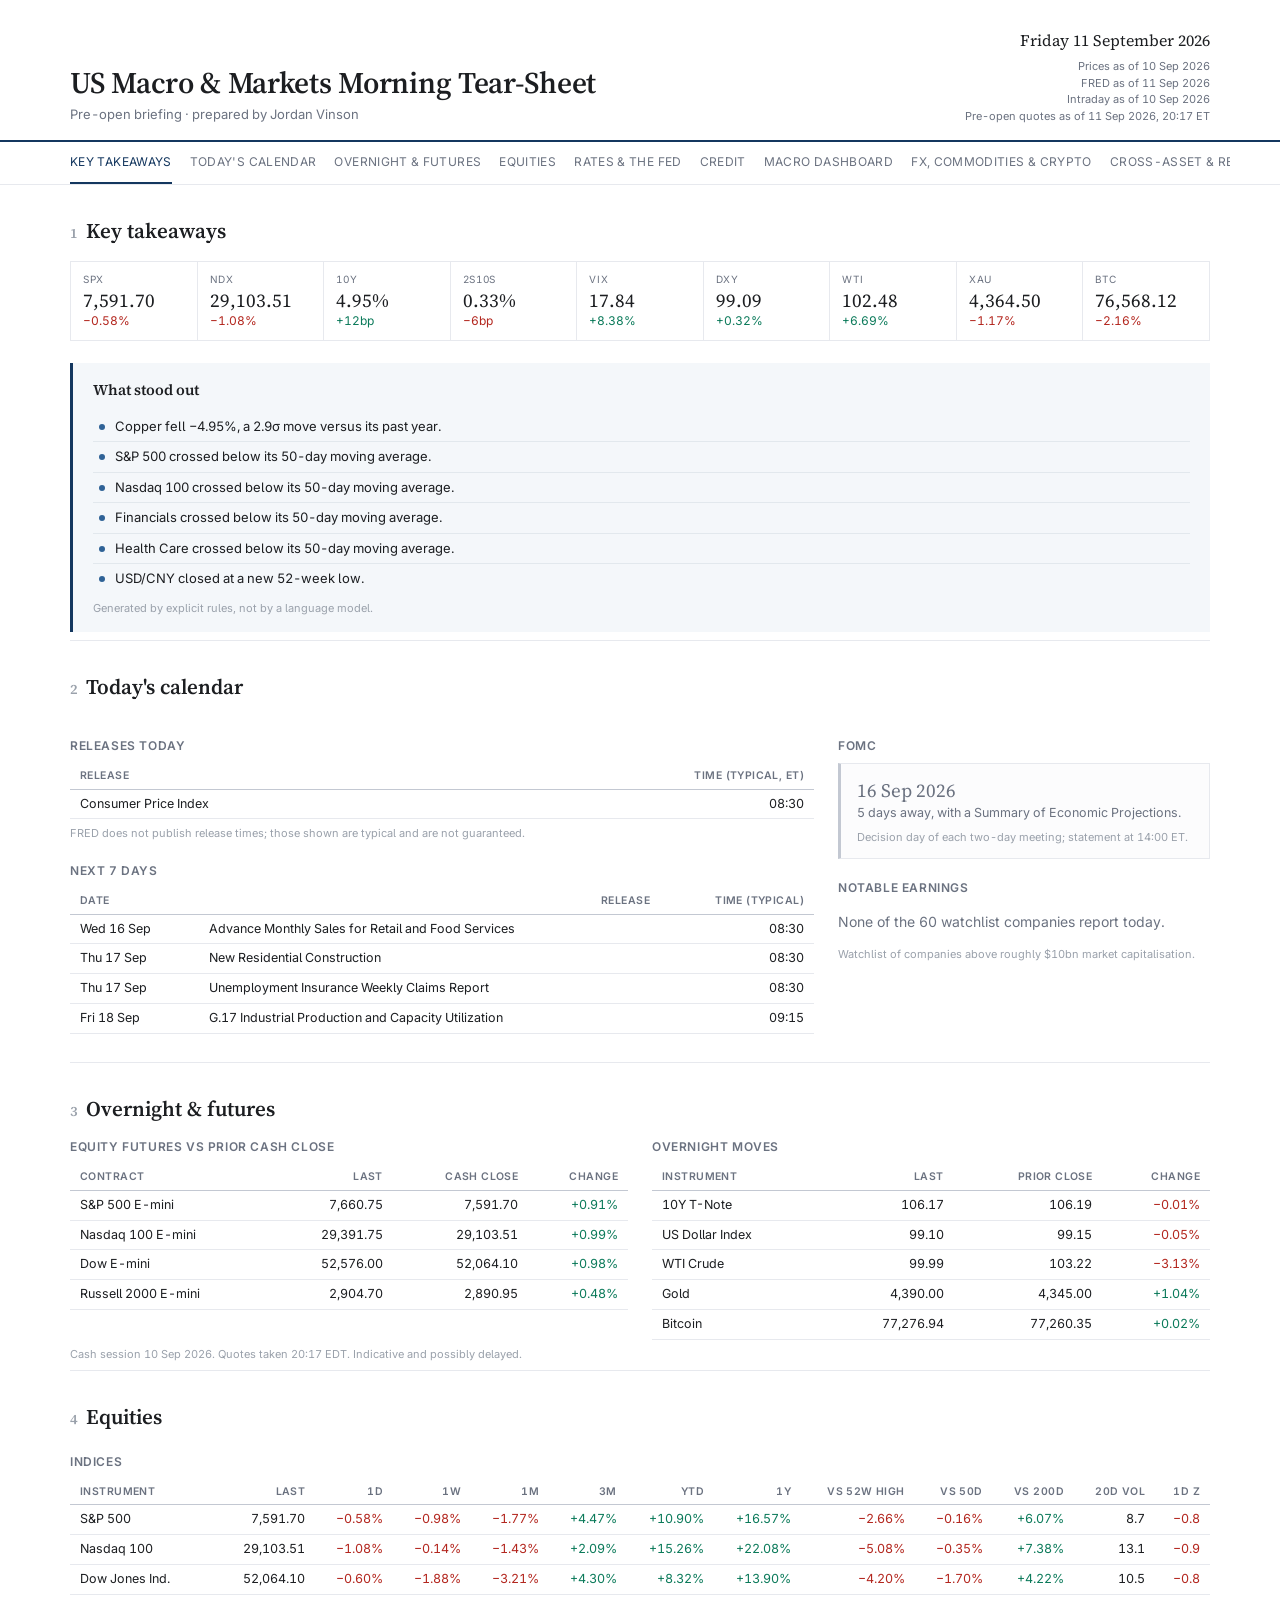
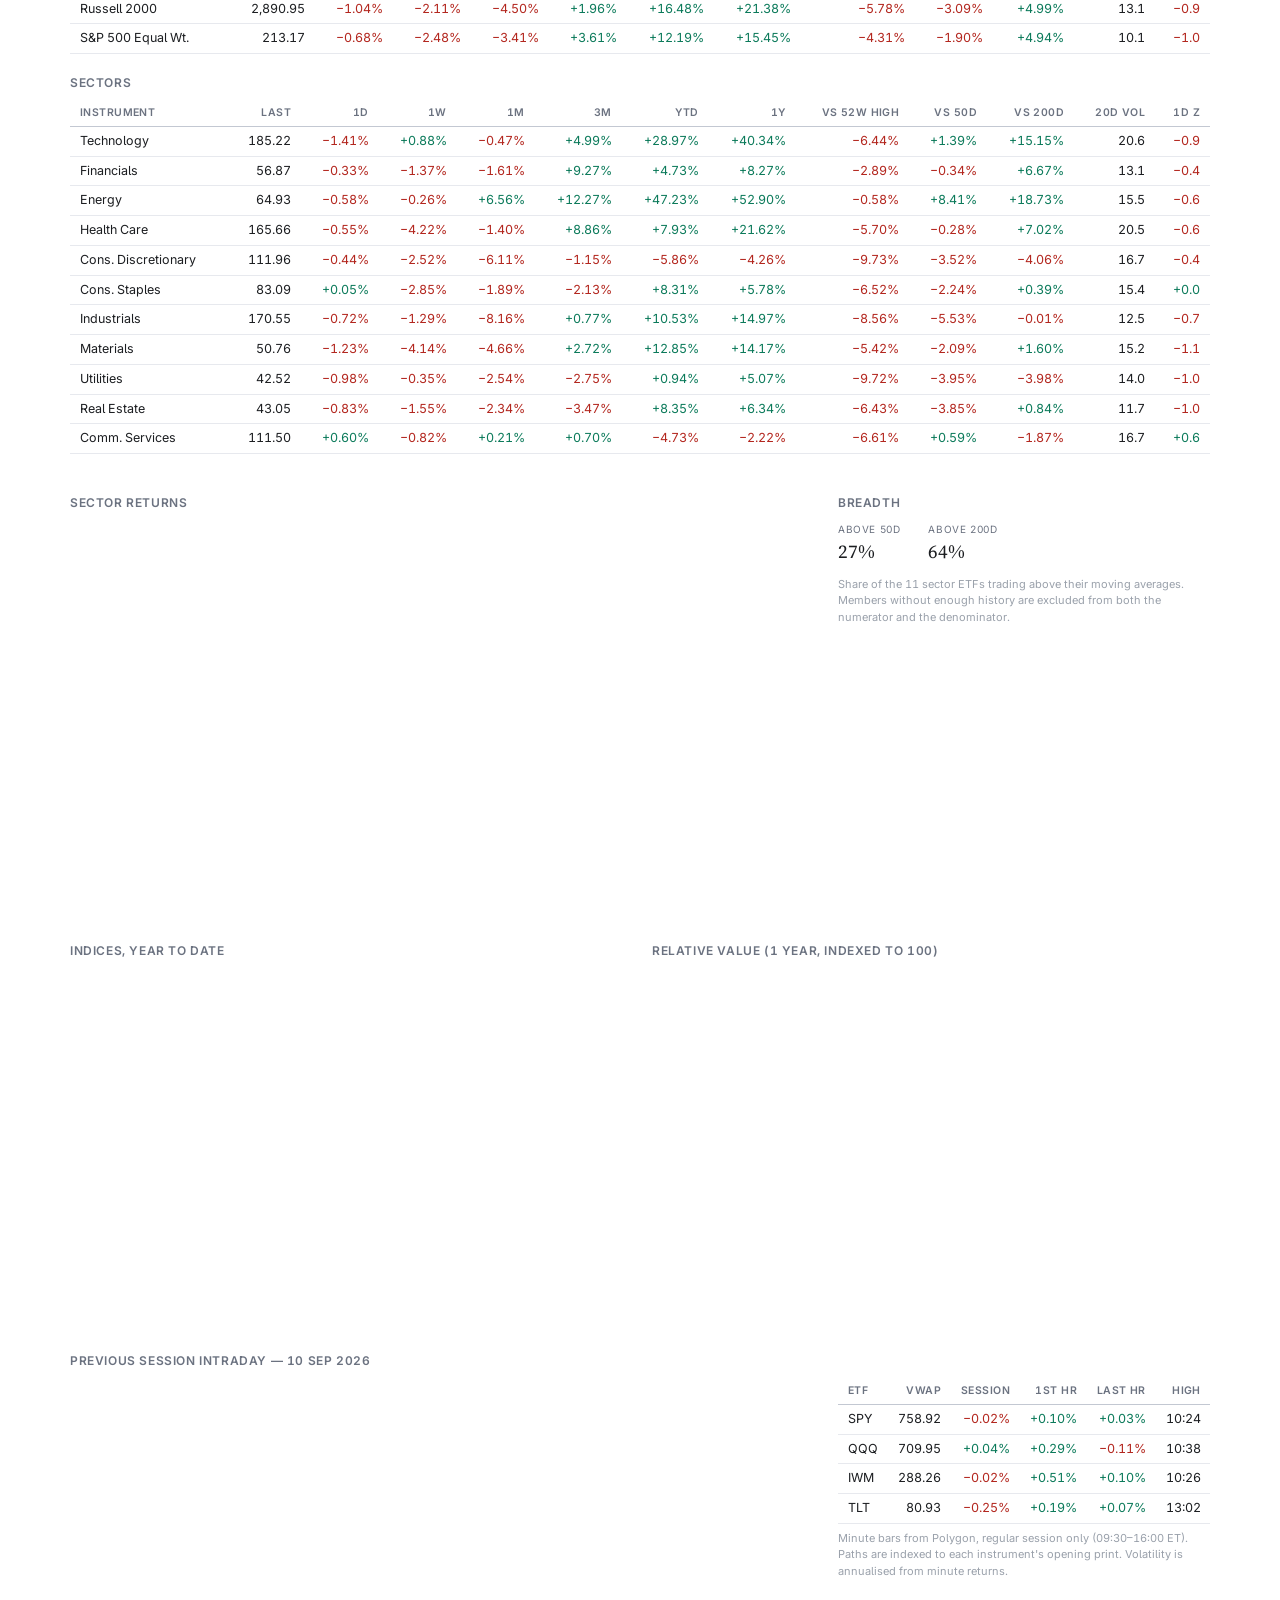
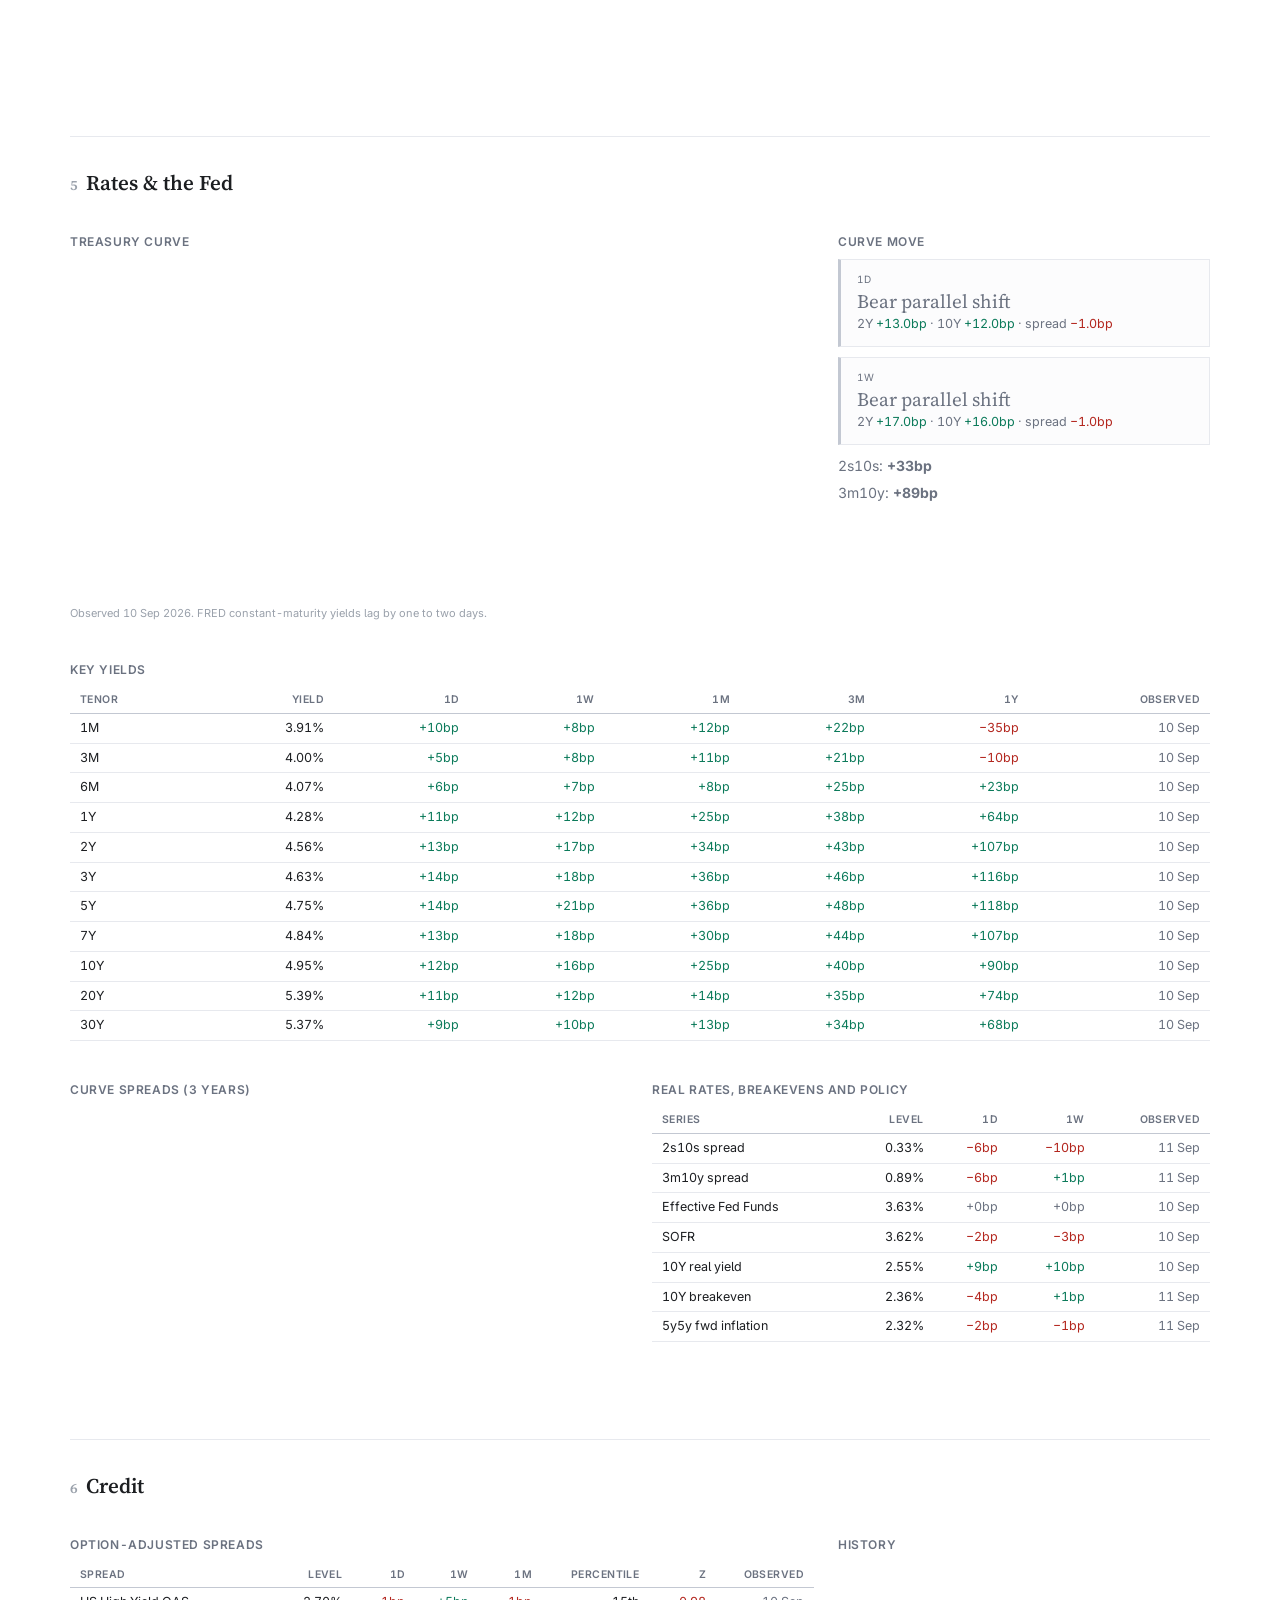
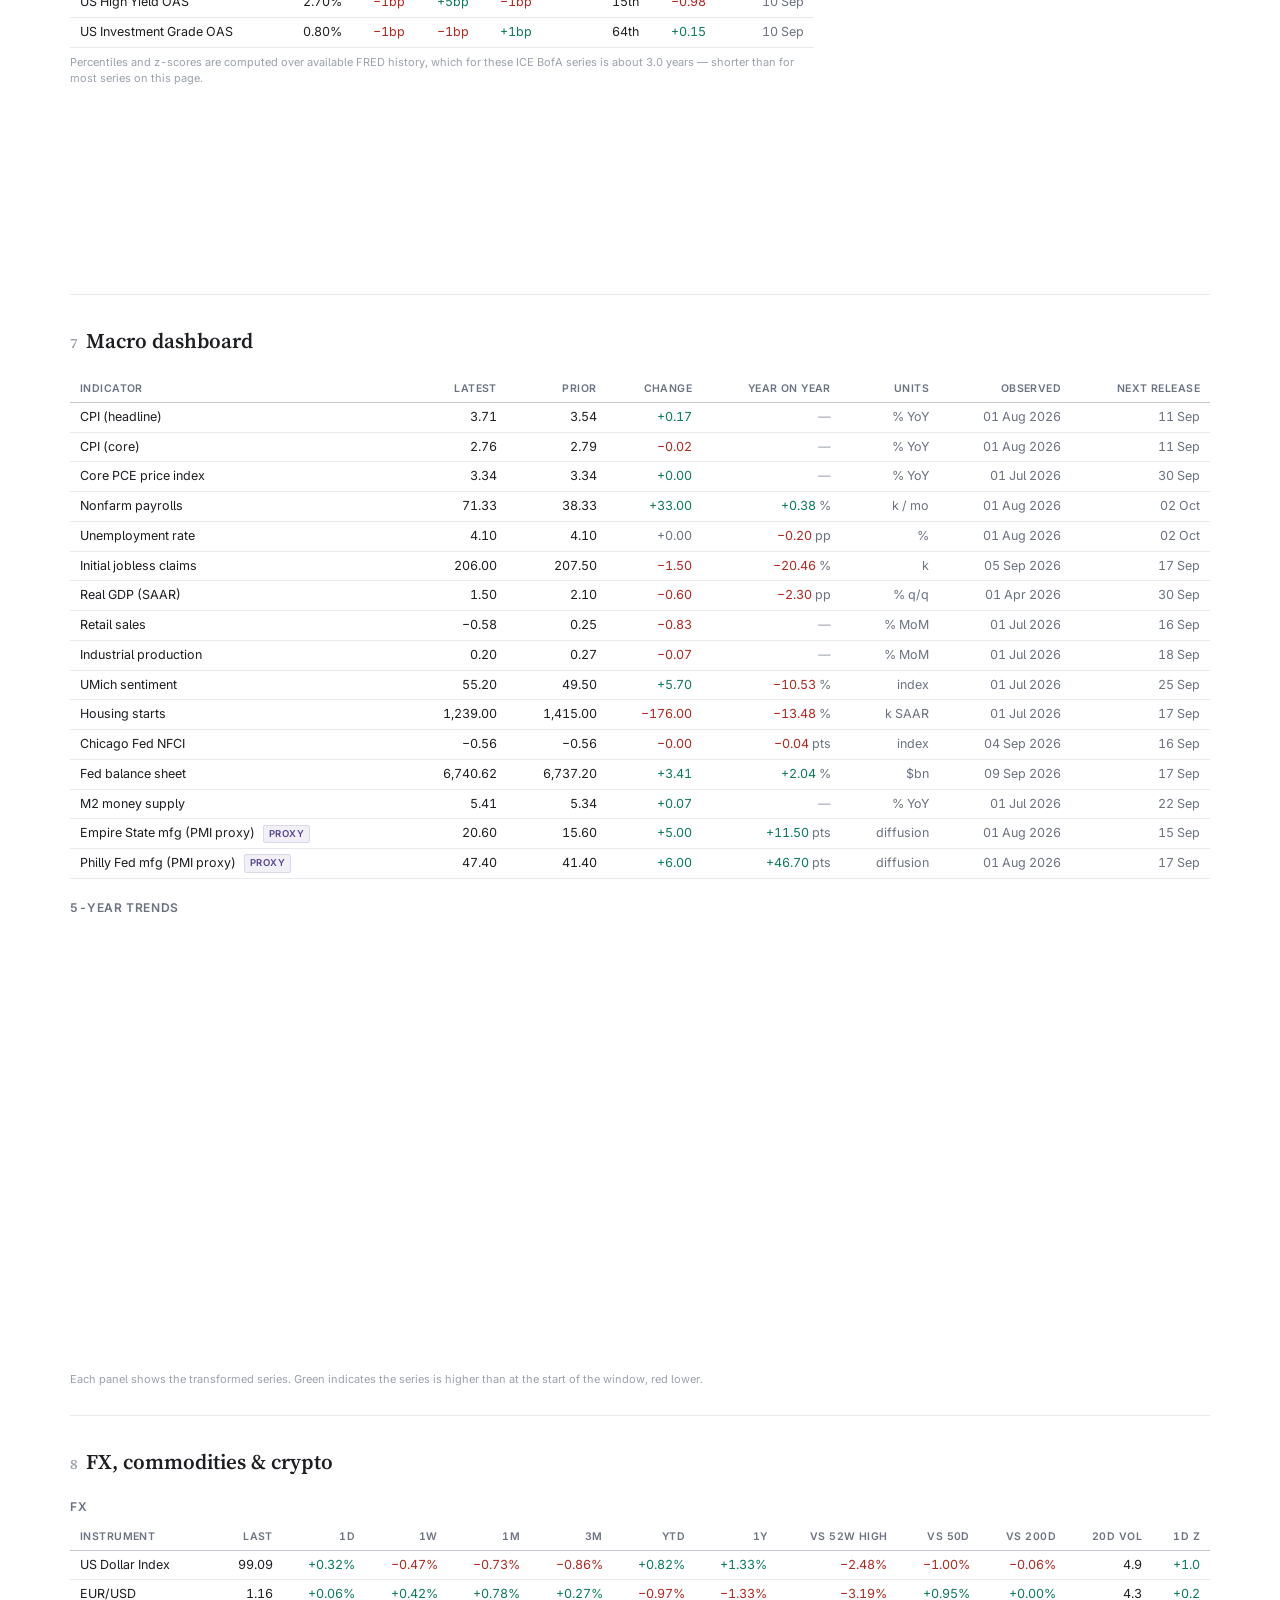
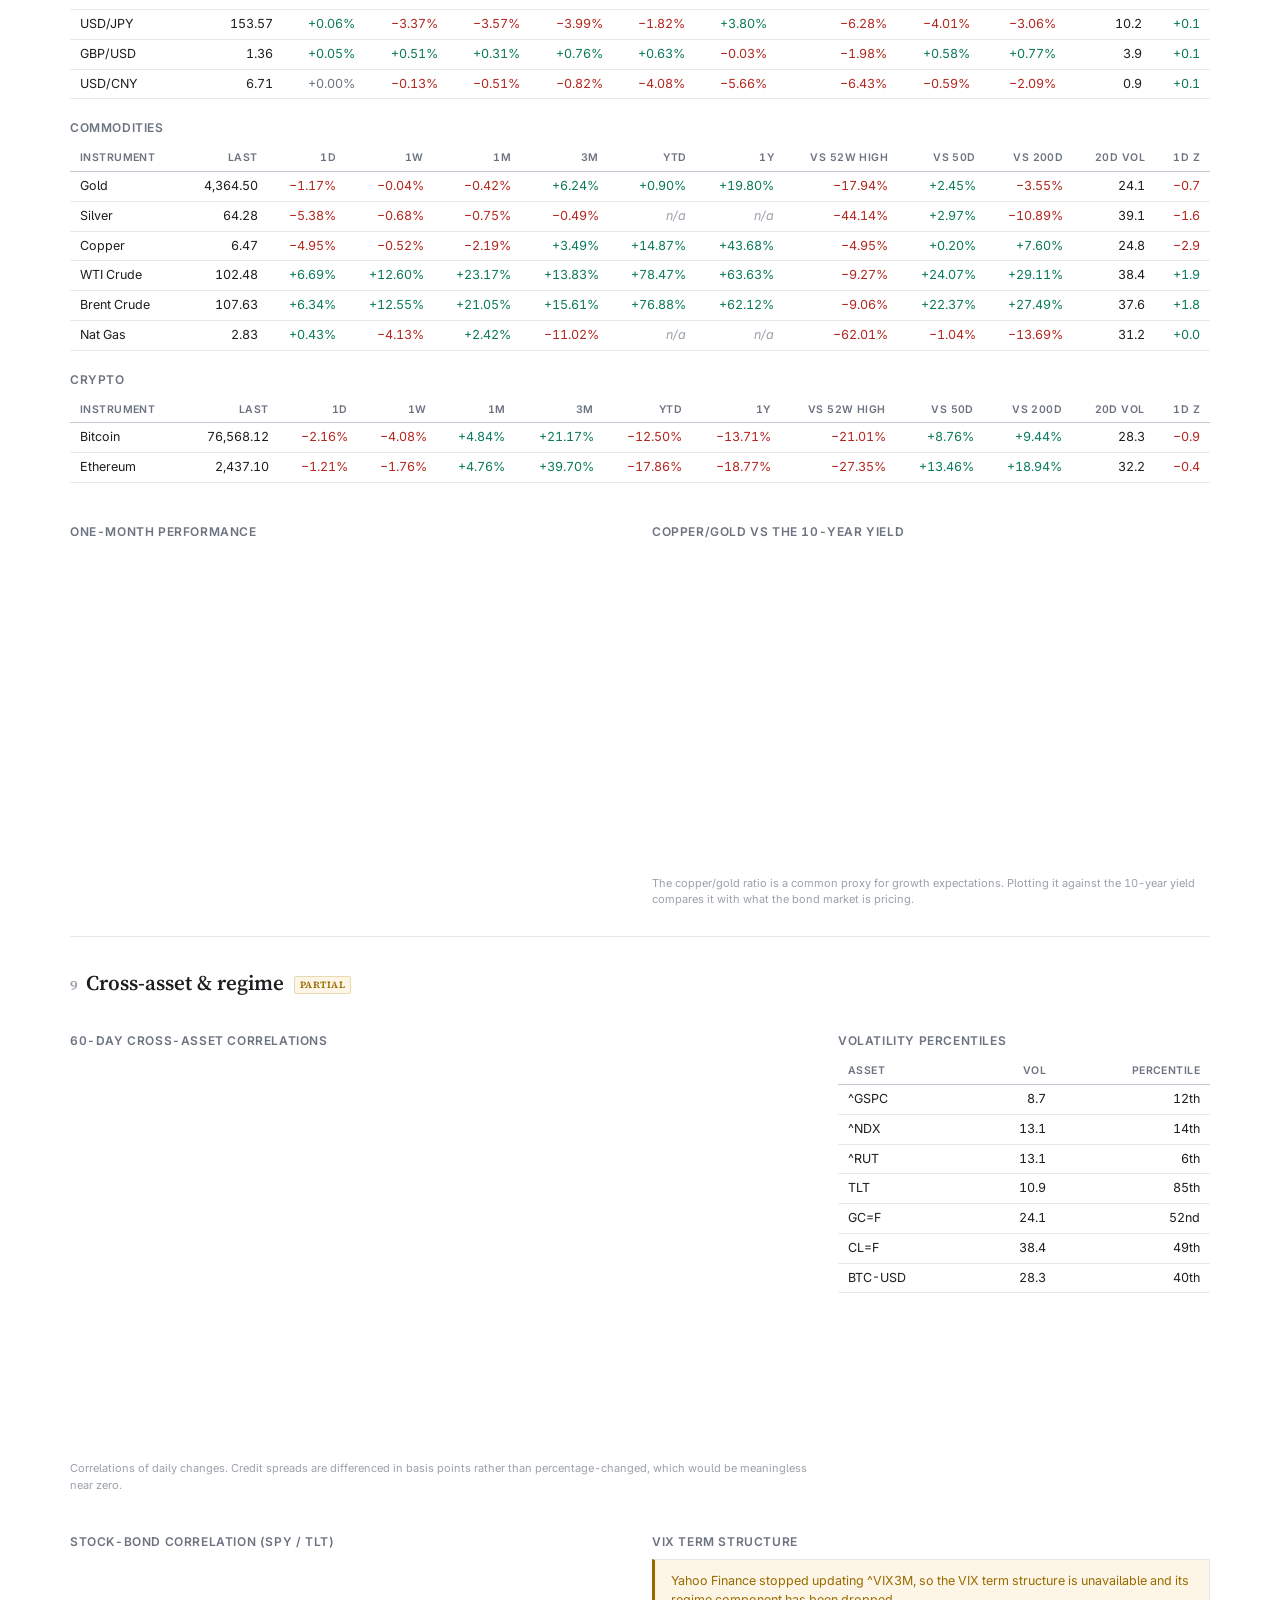
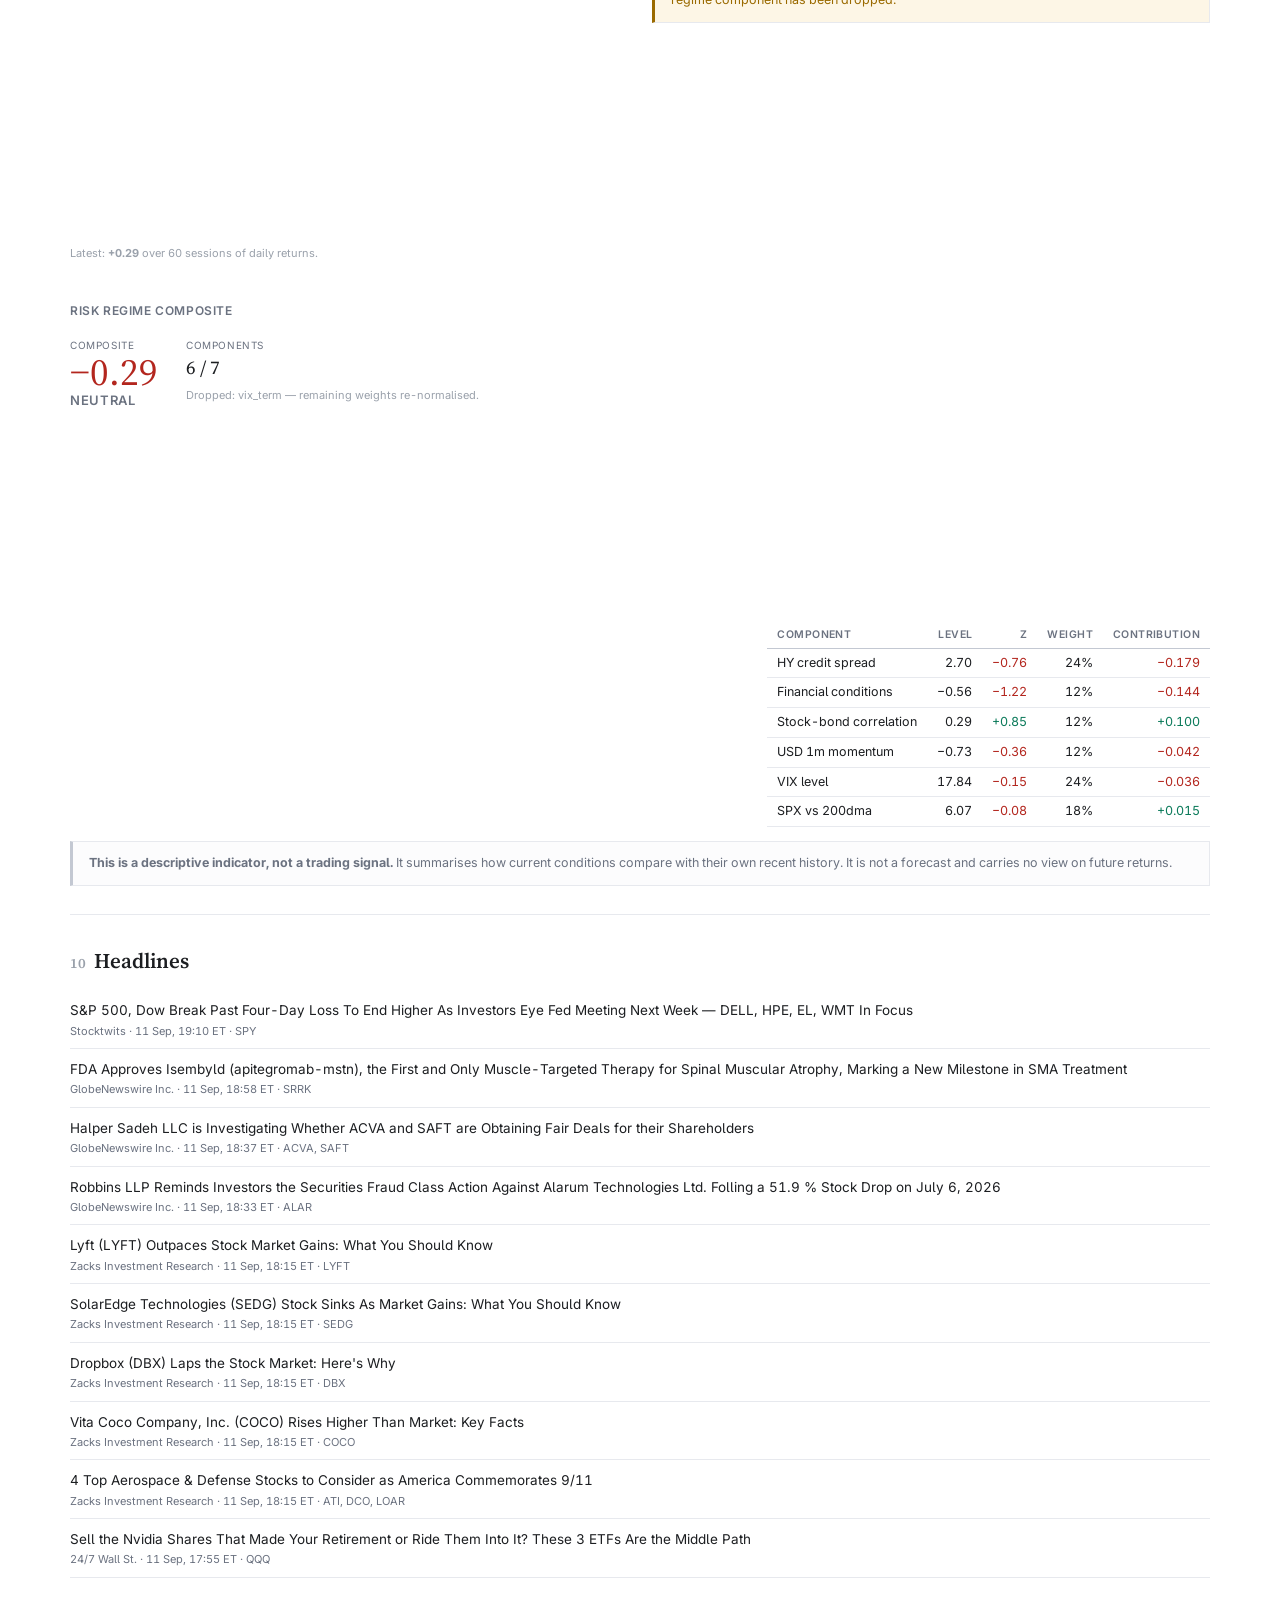
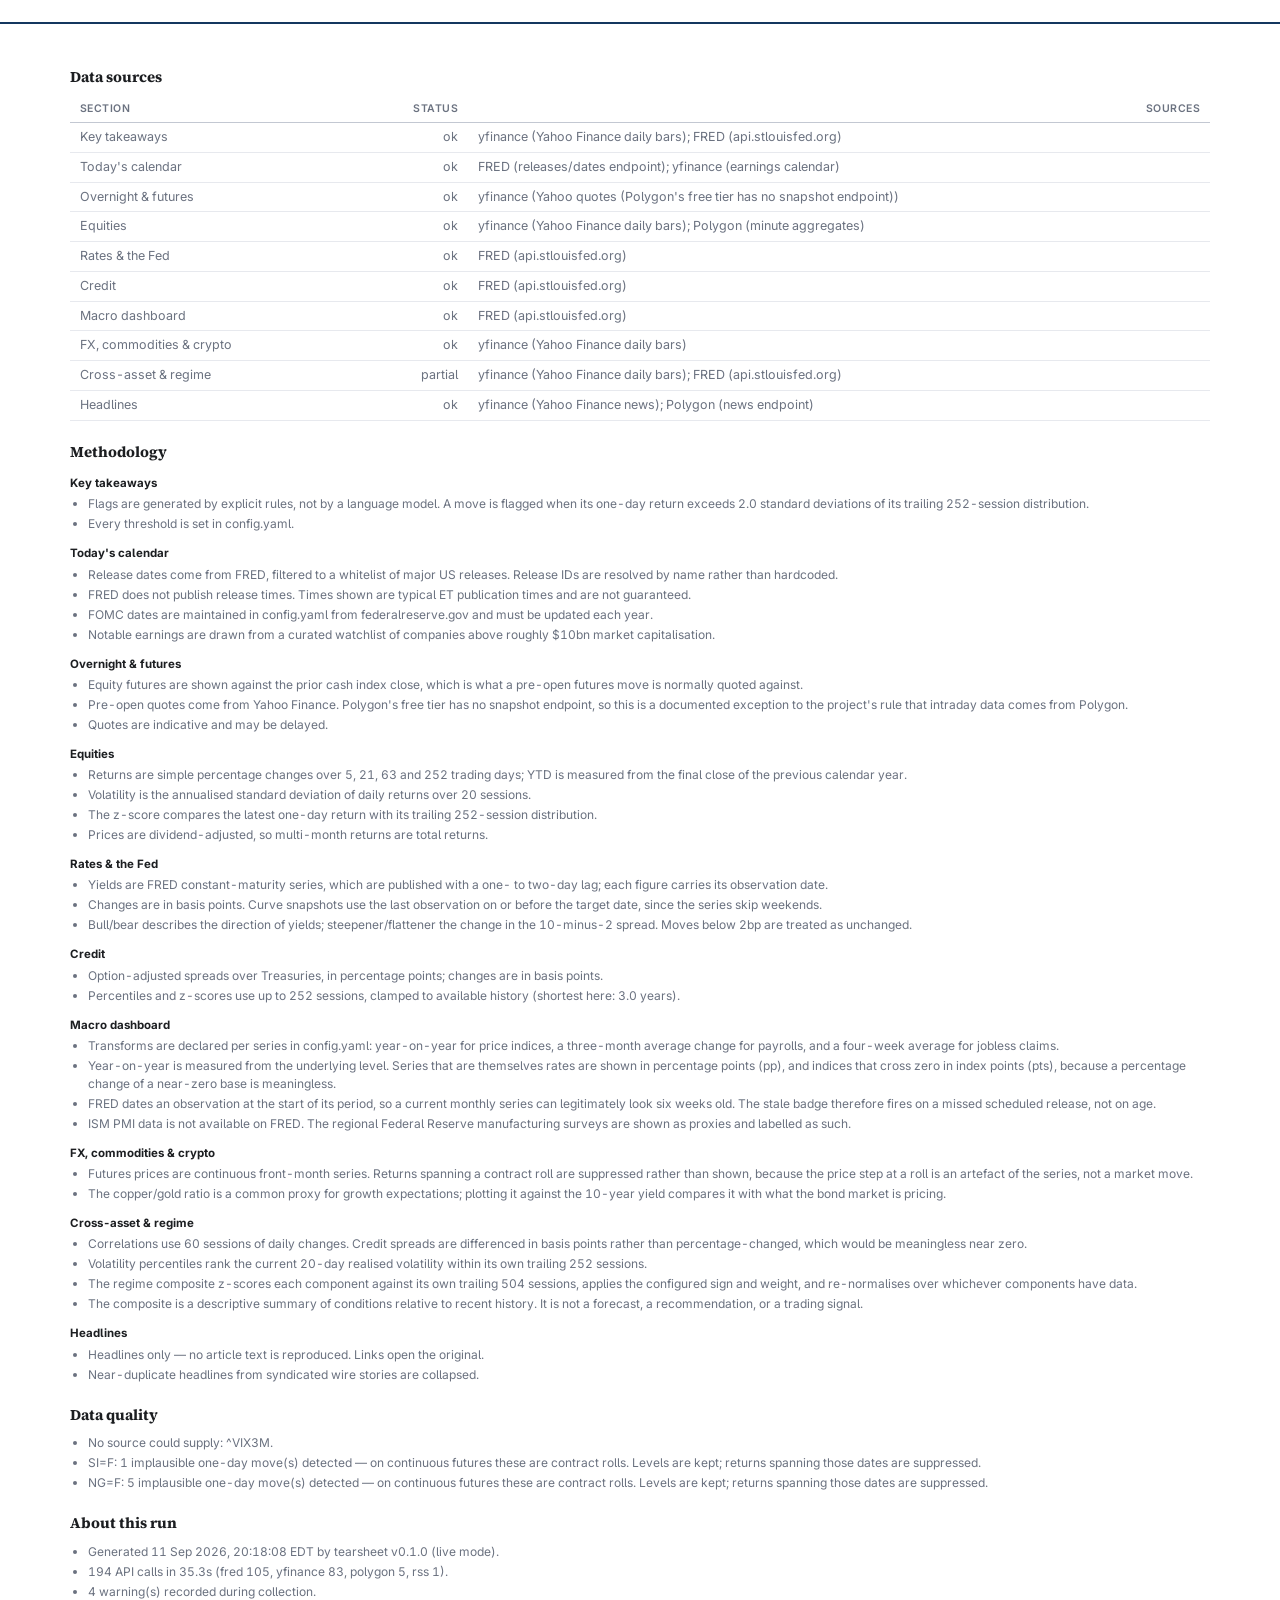
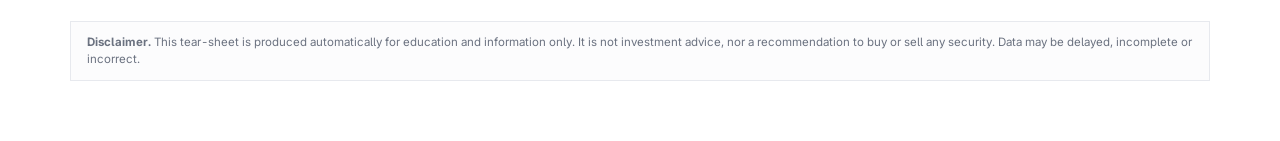
==== commit 4bec7178: "Publish tear-sheet for 2026-09-12" ====
--- a/docs/index.html
+++ b/docs/index.html
@@ -499,7 +499,7 @@
       <h1 class="masthead__title">US Macro & Markets Morning Tear-Sheet</h1>
       <p class="masthead__subtitle">
         Pre-open briefing · prepared by Jordan Vinson
-<span class="badge badge--partial">mock data</span>      </p>
+      </p>
     </div>
     <div>
       <div class="masthead__date">Friday 11 September 2026</div>
@@ -507,6 +507,7 @@
           <span>Prices as of 10 Sep 2026</span>
           <span>FRED as of 11 Sep 2026</span>
           <span>Intraday as of 10 Sep 2026</span>
+          <span>Pre-open quotes as of 11 Sep 2026, 20:17 ET</span>
       </div>
     </div>
   </div>
@@ -772,9 +773,9 @@
           </tr>
           <tr>
             <td>Bitcoin</td>
-            <td>77,064.55</td>
-            <td>76,531.96</td>
-            <td><span class="pos">+0.70%</span></td>
+            <td>77,276.94</td>
+            <td>77,260.35</td>
+            <td><span class="pos">+0.02%</span></td>
           </tr>
         </tbody>
       </table>
@@ -784,7 +785,7 @@
 
 <p class="block__note">
   Cash session 10 Sep 2026.
-  Indicative and possibly delayed.
+Quotes taken 20:17 EDT.  Indicative and possibly delayed.
 </p>    </section>
     <section class="section" id="section-equities">
       <div class="section__head">
@@ -948,7 +949,7 @@
 <div class="grid grid--sidebar">
   <div class="block">
     <h3 class="block__title">Sector returns</h3>
-    <div class="chart"><div style="height:378px; width:100%;">                            <div id="chart-equities-heatmap" class="plotly-graph-div" style="height:100%; width:100%;"></div>            <script>                window.PLOTLYENV=window.PLOTLYENV || {};                                if (document.getElementById("chart-equities-heatmap")) {                    Plotly.newPlot(                        "chart-equities-heatmap",                        [{"colorscale":[[0.0,"#8c2318"],[0.25,"#d08a80"],[0.5,"#f4f5f7"],[0.75,"#7ea3c4"],[1.0,"#14375f"]],"hovertemplate":"%{y} \u00b7 %{x}: %{z:+.2f}%\u003cextra\u003e\u003c\u002fextra\u003e","showscale":false,"text":[["-1.4","+0.9","-0.5","+29.0"],["-0.3","-1.4","-1.6","+4.7"],["-0.6","-0.3","+6.6","+47.2"],["-0.6","-4.2","-1.4","+7.9"],["-0.4","-2.5","-6.1","-5.9"],["+0.0","-2.9","-1.9","+8.3"],["-0.7","-1.3","-8.2","+10.5"],["-1.2","-4.1","-4.7","+12.8"],["-1.0","-0.4","-2.5","+0.9"],["-0.8","-1.6","-2.3","+8.3"],["+0.6","-0.8","+0.2","-4.7"]],"textfont":{"size":11},"texttemplate":"%{text}","x":["1D","1W","1M","YTD"],"xgap":2,"y":["Technology","Financials","Energy","Health Care","Cons. Discretionary","Cons. Staples","Industrials","Materials","Utilities","Real Estate","Comm. Services"],"ygap":2,"z":{"dtype":"f8","bdata":"DNJ8WZmR9r+AILCYNjzsP4i+fxS8692\u002fJKpbsCH3PEAAXI4bqU\u002fVvwqIv0Pw6\u002fW\u002fnPNKu3O++b+TUFt7Ku8SQNjDphhnnuK\u002fGLW9\u002fGq20L+R6kXnd0IaQE1MiNwonUdAMM+i3VOs4b9RAqDVP9wQwNogniApYfa\u002fher01qa3H0BACGcqXnTcv94VPcDRMgTAbAP\u002fYNxrGMC8tmU1LXQXwIDfEC\u002fcp6g\u002fa9AgbIrSBsAyRuh+Xjr+v27XDZY1oCBATLUTmQgZ57+aUIQXh6b0vyQLjeMOUSDAnh19DwAOJUBi757lX53zv+xEDNY+ixDAOhGdJvShEsCWOBTS9bEpQCQAk1iiTO+\u002f2EHAX3Z\u002f1r9YoyXSXFoEwBjEYPvwCO4\u002fKCS0T6eJ6r98gQLVROH4v44X8Cd+sQLAbTtmwxSzIEAAle2tSljjP\u002fhbRFf9L+q\u002fwJFppmN1yj9oUlsL5u8SwA==","shape":"11, 4"},"zmax":47.22780949263743,"zmid":0,"zmin":-47.22780949263743,"type":"heatmap"}],                        {"template":{"layout":{"colorscale":{"diverging":[[0.0,"#8c2318"],[0.25,"#d08a80"],[0.5,"#f4f5f7"],[0.75,"#7ea3c4"],[1.0,"#14375f"]]},"colorway":["#14375f","#c2762a","#3f8f7a","#8c4a6b","#2f6296","#7a7f3f","#a3543a","#5c5f8f","#2f7d95","#96683f","#4a7a4a"],"font":{"color":"#1c1e21","family":"Inter, -apple-system, BlinkMacSystemFont, 'Segoe UI', Helvetica, Arial, sans-serif","size":12},"hoverlabel":{"bgcolor":"#ffffff","bordercolor":"#c3c8d2","font":{"color":"#1c1e21","family":"Inter, -apple-system, BlinkMacSystemFont, 'Segoe UI', Helvetica, Arial, sans-serif","size":12}},"hovermode":"x unified","legend":{"bgcolor":"rgba(0,0,0,0)","font":{"color":"#6b7280","size":11},"orientation":"h","x":0,"xanchor":"left","y":1.0,"yanchor":"bottom"},"margin":{"b":40,"l":56,"r":20,"t":28},"paper_bgcolor":"#ffffff","plot_bgcolor":"#ffffff","title":{"font":{"color":"#1c1e21","family":"'Source Serif 4', Georgia, 'Times New Roman', serif","size":14},"x":0,"xanchor":"left"},"xaxis":{"automargin":true,"gridcolor":"#e7e9ee","gridwidth":1,"linecolor":"#c3c8d2","linewidth":1,"showgrid":true,"showline":true,"tickcolor":"#c3c8d2","tickfont":{"color":"#6b7280","family":"Inter, -apple-system, BlinkMacSystemFont, 'Segoe UI', Helvetica, Arial, sans-serif","size":11},"ticklen":4,"ticks":"outside","title":{"font":{"color":"#6b7280","family":"Inter, -apple-system, BlinkMacSystemFont, 'Segoe UI', Helvetica, Arial, sans-serif","size":12}},"zeroline":false},"yaxis":{"automargin":true,"gridcolor":"#e7e9ee","gridwidth":1,"linecolor":"#c3c8d2","linewidth":1,"showgrid":true,"showline":true,"tickcolor":"#c3c8d2","tickfont":{"color":"#6b7280","family":"Inter, -apple-system, BlinkMacSystemFont, 'Segoe UI', Helvetica, Arial, sans-serif","size":11},"ticklen":4,"ticks":"","title":{"font":{"color":"#6b7280","family":"Inter, -apple-system, BlinkMacSystemFont, 'Segoe UI', Helvetica, Arial, sans-serif","size":12}},"zeroline":false}}},"xaxis":{"side":"top","showgrid":false,"showline":false,"ticks":""},"yaxis":{"autorange":"reversed","showgrid":false,"showline":false,"ticks":""},"margin":{"l":10,"r":10,"t":30,"b":10},"hovermode":"closest","height":378,"autosize":true},                        {"displayModeBar": false, "responsive": true, "scrollZoom": false}                    )                };            </script>        </div></div>
+    <div class="chart"><div style="height:378px; width:100%;">                            <div id="chart-equities-heatmap" class="plotly-graph-div" style="height:100%; width:100%;"></div>            <script>                window.PLOTLYENV=window.PLOTLYENV || {};                                if (document.getElementById("chart-equities-heatmap")) {                    Plotly.newPlot(                        "chart-equities-heatmap",                        [{"colorscale":[[0.0,"#8c2318"],[0.25,"#d08a80"],[0.5,"#f4f5f7"],[0.75,"#7ea3c4"],[1.0,"#14375f"]],"hovertemplate":"%{y} \u00b7 %{x}: %{z:+.2f}%\u003cextra\u003e\u003c\u002fextra\u003e","showscale":false,"text":[["-1.4","+0.9","-0.5","+29.0"],["-0.3","-1.4","-1.6","+4.7"],["-0.6","-0.3","+6.6","+47.2"],["-0.6","-4.2","-1.4","+7.9"],["-0.4","-2.5","-6.1","-5.9"],["+0.0","-2.9","-1.9","+8.3"],["-0.7","-1.3","-8.2","+10.5"],["-1.2","-4.1","-4.7","+12.8"],["-1.0","-0.4","-2.5","+0.9"],["-0.8","-1.6","-2.3","+8.3"],["+0.6","-0.8","+0.2","-4.7"]],"textfont":{"size":11},"texttemplate":"%{text}","x":["1D","1W","1M","YTD"],"xgap":2,"y":["Technology","Financials","Energy","Health Care","Cons. Discretionary","Cons. Staples","Industrials","Materials","Utilities","Real Estate","Comm. Services"],"ygap":2,"z":{"dtype":"f8","bdata":"DNJ8WZmR9r+4H7CYNjzsP8C9fxS8692\u002fJKpbsCH3PEAAXI4bqU\u002fVvwqIv0Pw6\u002fW\u002fnPNKu3O++b+TUFt7Ku8SQNjDphhnnuK\u002fGLW9\u002fGq20L+R6kXnd0IaQEpMiNwonUdAMM+i3VOs4b9RAqDVP9wQwNogniApYfa\u002fher01qa3H0BACGcqXnTcv94VPcDRMgTAeAP\u002fYNxrGMC8tmU1LXQXwIDfEC\u002fcp6g\u002fa9AgbIrSBsAyRuh+Xjr+v27XDZY1oCBATLUTmQgZ57+aUIQXh6b0vyQLjeMOUSDAnh19DwAOJUBi757lX53zv+xEDNY+ixDAOhGdJvShEsCWOBTS9bEpQCQAk1iiTO+\u002f2EHAX3Z\u002f1r9YoyXSXFoEwBjEYPvwCO4\u002fKCS0T6eJ6r98gQLVROH4v44X8Cd+sQLAbTtmwxSzIEA4lO2tSljjP5RbRFf9L+q\u002fwJFppmN1yj9oUlsL5u8SwA==","shape":"11, 4"},"zmax":47.227809492637405,"zmid":0,"zmin":-47.227809492637405,"type":"heatmap"}],                        {"template":{"layout":{"colorscale":{"diverging":[[0.0,"#8c2318"],[0.25,"#d08a80"],[0.5,"#f4f5f7"],[0.75,"#7ea3c4"],[1.0,"#14375f"]]},"colorway":["#14375f","#c2762a","#3f8f7a","#8c4a6b","#2f6296","#7a7f3f","#a3543a","#5c5f8f","#2f7d95","#96683f","#4a7a4a"],"font":{"color":"#1c1e21","family":"Inter, -apple-system, BlinkMacSystemFont, 'Segoe UI', Helvetica, Arial, sans-serif","size":12},"hoverlabel":{"bgcolor":"#ffffff","bordercolor":"#c3c8d2","font":{"color":"#1c1e21","family":"Inter, -apple-system, BlinkMacSystemFont, 'Segoe UI', Helvetica, Arial, sans-serif","size":12}},"hovermode":"x unified","legend":{"bgcolor":"rgba(0,0,0,0)","font":{"color":"#6b7280","size":11},"orientation":"h","x":0,"xanchor":"left","y":1.0,"yanchor":"bottom"},"margin":{"b":40,"l":56,"r":20,"t":28},"paper_bgcolor":"#ffffff","plot_bgcolor":"#ffffff","title":{"font":{"color":"#1c1e21","family":"'Source Serif 4', Georgia, 'Times New Roman', serif","size":14},"x":0,"xanchor":"left"},"xaxis":{"automargin":true,"gridcolor":"#e7e9ee","gridwidth":1,"linecolor":"#c3c8d2","linewidth":1,"showgrid":true,"showline":true,"tickcolor":"#c3c8d2","tickfont":{"color":"#6b7280","family":"Inter, -apple-system, BlinkMacSystemFont, 'Segoe UI', Helvetica, Arial, sans-serif","size":11},"ticklen":4,"ticks":"outside","title":{"font":{"color":"#6b7280","family":"Inter, -apple-system, BlinkMacSystemFont, 'Segoe UI', Helvetica, Arial, sans-serif","size":12}},"zeroline":false},"yaxis":{"automargin":true,"gridcolor":"#e7e9ee","gridwidth":1,"linecolor":"#c3c8d2","linewidth":1,"showgrid":true,"showline":true,"tickcolor":"#c3c8d2","tickfont":{"color":"#6b7280","family":"Inter, -apple-system, BlinkMacSystemFont, 'Segoe UI', Helvetica, Arial, sans-serif","size":11},"ticklen":4,"ticks":"","title":{"font":{"color":"#6b7280","family":"Inter, -apple-system, BlinkMacSystemFont, 'Segoe UI', Helvetica, Arial, sans-serif","size":12}},"zeroline":false}}},"xaxis":{"side":"top","showgrid":false,"showline":false,"ticks":""},"yaxis":{"autorange":"reversed","showgrid":false,"showline":false,"ticks":""},"margin":{"l":10,"r":10,"t":30,"b":10},"hovermode":"closest","height":378,"autosize":true},                        {"displayModeBar": false, "responsive": true, "scrollZoom": false}                    )                };            </script>        </div></div>
   </div>
   <div class="block">
     <h3 class="block__title">Breadth</h3>
@@ -973,18 +974,18 @@
 <div class="grid grid--2">
   <div class="block">
     <h3 class="block__title">Indices, year to date</h3>
-    <div class="chart"><div style="height:340px; width:100%;">                            <div id="chart-equities-ytd" class="plotly-graph-div" style="height:100%; width:100%;"></div>            <script>                window.PLOTLYENV=window.PLOTLYENV || {};                                if (document.getElementById("chart-equities-ytd")) {                    Plotly.newPlot(                        "chart-equities-ytd",                        [{"hovertemplate":"SPX: %{y:.2f}\u003cextra\u003e\u003c\u002fextra\u003e","line":{"color":"#14375f","width":1.8},"mode":"lines","name":"SPX","x":["2025-12-31T00:00:00.000000","2026-01-02T00:00:00.000000","2026-01-05T00:00:00.000000","2026-01-06T00:00:00.000000","2026-01-07T00:00:00.000000","2026-01-08T00:00:00.000000","2026-01-09T00:00:00.000000","2026-01-12T00:00:00.000000","2026-01-13T00:00:00.000000","2026-01-14T00:00:00.000000","2026-01-15T00:00:00.000000","2026-01-16T00:00:00.000000","2026-01-20T00:00:00.000000","2026-01-21T00:00:00.000000","2026-01-22T00:00:00.000000","2026-01-23T00:00:00.000000","2026-01-26T00:00:00.000000","2026-01-27T00:00:00.000000","2026-01-28T00:00:00.000000","2026-01-29T00:00:00.000000","2026-01-30T00:00:00.000000","2026-02-02T00:00:00.000000","2026-02-03T00:00:00.000000","2026-02-04T00:00:00.000000","2026-02-05T00:00:00.000000","2026-02-06T00:00:00.000000","2026-02-09T00:00:00.000000","2026-02-10T00:00:00.000000","2026-02-11T00:00:00.000000","2026-02-12T00:00:00.000000","2026-02-13T00:00:00.000000","2026-02-17T00:00:00.000000","2026-02-18T00:00:00.000000","2026-02-19T00:00:00.000000","2026-02-20T00:00:00.000000","2026-02-23T00:00:00.000000","2026-02-24T00:00:00.000000","2026-02-25T00:00:00.000000","2026-02-26T00:00:00.000000","2026-02-27T00:00:00.000000","2026-03-02T00:00:00.000000","2026-03-03T00:00:00.000000","2026-03-04T00:00:00.000000","2026-03-05T00:00:00.000000","2026-03-06T00:00:00.000000","2026-03-09T00:00:00.000000","2026-03-10T00:00:00.000000","2026-03-11T00:00:00.000000","2026-03-12T00:00:00.000000","2026-03-13T00:00:00.000000","2026-03-16T00:00:00.000000","2026-03-17T00:00:00.000000","2026-03-18T00:00:00.000000","2026-03-19T00:00:00.000000","2026-03-20T00:00:00.000000","2026-03-23T00:00:00.000000","2026-03-24T00:00:00.000000","2026-03-25T00:00:00.000000","2026-03-26T00:00:00.000000","2026-03-27T00:00:00.000000","2026-03-30T00:00:00.000000","2026-03-31T00:00:00.000000","2026-04-01T00:00:00.000000","2026-04-02T00:00:00.000000","2026-04-06T00:00:00.000000","2026-04-07T00:00:00.000000","2026-04-08T00:00:00.000000","2026-04-09T00:00:00.000000","2026-04-10T00:00:00.000000","2026-04-13T00:00:00.000000","2026-04-14T00:00:00.000000","2026-04-15T00:00:00.000000","2026-04-16T00:00:00.000000","2026-04-17T00:00:00.000000","2026-04-20T00:00:00.000000","2026-04-21T00:00:00.000000","2026-04-22T00:00:00.000000","2026-04-23T00:00:00.000000","2026-04-24T00:00:00.000000","2026-04-27T00:00:00.000000","2026-04-28T00:00:00.000000","2026-04-29T00:00:00.000000","2026-04-30T00:00:00.000000","2026-05-01T00:00:00.000000","2026-05-04T00:00:00.000000","2026-05-05T00:00:00.000000","2026-05-06T00:00:00.000000","2026-05-07T00:00:00.000000","2026-05-08T00:00:00.000000","2026-05-11T00:00:00.000000","2026-05-12T00:00:00.000000","2026-05-13T00:00:00.000000","2026-05-14T00:00:00.000000","2026-05-15T00:00:00.000000","2026-05-18T00:00:00.000000","2026-05-19T00:00:00.000000","2026-05-20T00:00:00.000000","2026-05-21T00:00:00.000000","2026-05-22T00:00:00.000000","2026-05-26T00:00:00.000000","2026-05-27T00:00:00.000000","2026-05-28T00:00:00.000000","2026-05-29T00:00:00.000000","2026-06-01T00:00:00.000000","2026-06-02T00:00:00.000000","2026-06-03T00:00:00.000000","2026-06-04T00:00:00.000000","2026-06-05T00:00:00.000000","2026-06-08T00:00:00.000000","2026-06-09T00:00:00.000000","2026-06-10T00:00:00.000000","2026-06-11T00:00:00.000000","2026-06-12T00:00:00.000000","2026-06-15T00:00:00.000000","2026-06-16T00:00:00.000000","2026-06-17T00:00:00.000000","2026-06-18T00:00:00.000000","2026-06-22T00:00:00.000000","2026-06-23T00:00:00.000000","2026-06-24T00:00:00.000000","2026-06-25T00:00:00.000000","2026-06-26T00:00:00.000000","2026-06-29T00:00:00.000000","2026-06-30T00:00:00.000000","2026-07-01T00:00:00.000000","2026-07-02T00:00:00.000000","2026-07-06T00:00:00.000000","2026-07-07T00:00:00.000000","2026-07-08T00:00:00.000000","2026-07-09T00:00:00.000000","2026-07-10T00:00:00.000000","2026-07-13T00:00:00.000000","2026-07-14T00:00:00.000000","2026-07-15T00:00:00.000000","2026-07-16T00:00:00.000000","2026-07-17T00:00:00.000000","2026-07-20T00:00:00.000000","2026-07-21T00:00:00.000000","2026-07-22T00:00:00.000000","2026-07-23T00:00:00.000000","2026-07-24T00:00:00.000000","2026-07-27T00:00:00.000000","2026-07-28T00:00:00.000000","2026-07-29T00:00:00.000000","2026-07-30T00:00:00.000000","2026-07-31T00:00:00.000000","2026-08-03T00:00:00.000000","2026-08-04T00:00:00.000000","2026-08-05T00:00:00.000000","2026-08-06T00:00:00.000000","2026-08-07T00:00:00.000000","2026-08-10T00:00:00.000000","2026-08-11T00:00:00.000000","2026-08-12T00:00:00.000000","2026-08-13T00:00:00.000000","2026-08-14T00:00:00.000000","2026-08-17T00:00:00.000000","2026-08-18T00:00:00.000000","2026-08-19T00:00:00.000000","2026-08-20T00:00:00.000000","2026-08-21T00:00:00.000000","2026-08-24T00:00:00.000000","2026-08-25T00:00:00.000000","2026-08-26T00:00:00.000000","2026-08-27T00:00:00.000000","2026-08-28T00:00:00.000000","2026-08-31T00:00:00.000000","2026-09-01T00:00:00.000000","2026-09-02T00:00:00.000000","2026-09-03T00:00:00.000000","2026-09-04T00:00:00.000000","2026-09-08T00:00:00.000000","2026-09-09T00:00:00.000000","2026-09-10T00:00:00.000000"],"y":{"dtype":"f8","bdata":"AAAAAAAAWUB50phJIAxZQNzKLZ3eNFlAvv2aLdtcWUBRq8JvhUZZQDt6NTwER1lAyEEmZutwWUB\u002fBW7MMXtZQNdFa5WLbllAbUtaedJLWUA5gbOAh1xZQCfUqvBbWFlAxybSe4bSWECTna\u002fwKBxZQF2CDDlvP1lAt4cSE4xBWUAUWxsL6mFZQGYOmiNwfFlA6vgApOd7WUCA2bDKeHNZQLAmUWRxV1lAPa29IGt6WUCEUCqrmkNZQLPJh0bMIllAW6CAE\[base64]\[base64]\u002fUKQlwOW0ATME\[base64]\[base64]\u002fagqJ7QZcQC91\u002f0bR8ltAc3U176UJXEAlczbgKwhcQPKZVfrcO1xADV7uXOIpXEA01YKR7hFcQPqVkeLR3ltAcoRv3Kn\u002fW0BSOiOsfktcQGhHr4ZHMFxAKl68EiIGXEDvrw0sZONbQPeGClejuVtA"},"type":"scatter"},{"hovertemplate":"NDX: %{y:.2f}\u003cextra\u003e\u003c\u002fextra\u003e","line":{"color":"#c2762a","width":1.8},"mode":"lines","name":"NDX","x":["2025-12-31T00:00:00.000000","2026-01-02T00:00:00.000000","2026-01-05T00:00:00.000000","2026-01-06T00:00:00.000000","2026-01-07T00:00:00.000000","2026-01-08T00:00:00.000000","2026-01-09T00:00:00.000000","2026-01-12T00:00:00.000000","2026-01-13T00:00:00.000000","2026-01-14T00:00:00.000000","2026-01-15T00:00:00.000000","2026-01-16T00:00:00.000000","2026-01-20T00:00:00.000000","2026-01-21T00:00:00.000000","2026-01-22T00:00:00.000000","2026-01-23T00:00:00.000000","2026-01-26T00:00:00.000000","2026-01-27T00:00:00.000000","2026-01-28T00:00:00.000000","2026-01-29T00:00:00.000000","2026-01-30T00:00:00.000000","2026-02-02T00:00:00.000000","2026-02-03T00:00:00.000000","2026-02-04T00:00:00.000000","2026-02-05T00:00:00.000000","2026-02-06T00:00:00.000000","2026-02-09T00:00:00.000000","2026-02-10T00:00:00.000000","2026-02-11T00:00:00.000000","2026-02-12T00:00:00.000000","2026-02-13T00:00:00.000000","2026-02-17T00:00:00.000000","2026-02-18T00:00:00.000000","2026-02-19T00:00:00.000000","2026-02-20T00:00:00.000000","2026-02-23T00:00:00.000000","2026-02-24T00:00:00.000000","2026-02-25T00:00:00.000000","2026-02-26T00:00:00.000000","2026-02-27T00:00:00.000000","2026-03-02T00:00:00.000000","2026-03-03T00:00:00.000000","2026-03-04T00:00:00.000000","2026-03-05T00:00:00.000000","2026-03-06T00:00:00.000000","2026-03-09T00:00:00.000000","2026-03-10T00:00:00.000000","2026-03-11T00:00:00.000000","2026-03-12T00:00:00.000000","2026-03-13T00:00:00.000000","2026-03-16T00:00:00.000000","2026-03-17T00:00:00.000000","2026-03-18T00:00:00.000000","2026-03-19T00:00:00.000000","2026-03-20T00:00:00.000000","2026-03-23T00:00:00.000000","2026-03-24T00:00:00.000000","2026-03-25T00:00:00.000000","2026-03-26T00:00:00.000000","2026-03-27T00:00:00.000000","2026-03-30T00:00:00.000000","2026-03-31T00:00:00.000000","2026-04-01T00:00:00.000000","2026-04-02T00:00:00.000000","2026-04-06T00:00:00.000000","2026-04-07T00:00:00.000000","2026-04-08T00:00:00.000000","2026-04-09T00:00:00.000000","2026-04-10T00:00:00.000000","2026-04-13T00:00:00.000000","2026-04-14T00:00:00.000000","2026-04-15T00:00:00.000000","2026-04-16T00:00:00.000000","2026-04-17T00:00:00.000000","2026-04-20T00:00:00.000000","2026-04-21T00:00:00.000000","2026-04-22T00:00:00.000000","2026-04-23T00:00:00.000000","2026-04-24T00:00:00.000000","2026-04-27T00:00:00.000000","2026-04-28T00:00:00.000000","2026-04-29T00:00:00.000000","2026-04-30T00:00:00.000000","2026-05-01T00:00:00.000000","2026-05-04T00:00:00.000000","2026-05-05T00:00:00.000000","2026-05-06T00:00:00.000000","2026-05-07T00:00:00.000000","2026-05-08T00:00:00.000000","2026-05-11T00:00:00.000000","2026-05-12T00:00:00.000000","2026-05-13T00:00:00.000000","2026-05-14T00:00:00.000000","2026-05-15T00:00:00.000000","2026-05-18T00:00:00.000000","2026-05-19T00:00:00.000000","2026-05-20T00:00:00.000000","2026-05-21T00:00:00.000000","2026-05-22T00:00:00.000000","2026-05-26T00:00:00.000000","2026-05-27T00:00:00.000000","2026-05-28T00:00:00.000000","2026-05-29T00:00:00.000000","2026-06-01T00:00:00.000000","2026-06-02T00:00:00.000000","2026-06-03T00:00:00.000000","2026-06-04T00:00:00.000000","2026-06-05T00:00:00.000000","2026-06-08T00:00:00.000000","2026-06-09T00:00:00.000000","2026-06-10T00:00:00.000000","2026-06-11T00:00:00.000000","2026-06-12T00:00:00.000000","2026-06-15T00:00:00.000000","2026-06-16T00:00:00.000000","2026-06-17T00:00:00.000000","2026-06-18T00:00:00.000000","2026-06-22T00:00:00.000000","2026-06-23T00:00:00.000000","2026-06-24T00:00:00.000000","2026-06-25T00:00:00.000000","2026-06-26T00:00:00.000000","2026-06-29T00:00:00.000000","2026-06-30T00:00:00.000000","2026-07-01T00:00:00.000000","2026-07-02T00:00:00.000000","2026-07-06T00:00:00.000000","2026-07-07T00:00:00.000000","2026-07-08T00:00:00.000000","2026-07-09T00:00:00.000000","2026-07-10T00:00:00.000000","2026-07-13T00:00:00.000000","2026-07-14T00:00:00.000000","2026-07-15T00:00:00.000000","2026-07-16T00:00:00.000000","2026-07-17T00:00:00.000000","2026-07-20T00:00:00.000000","2026-07-21T00:00:00.000000","2026-07-22T00:00:00.000000","2026-07-23T00:00:00.000000","2026-07-24T00:00:00.000000","2026-07-27T00:00:00.000000","2026-07-28T00:00:00.000000","2026-07-29T00:00:00.000000","2026-07-30T00:00:00.000000","2026-07-31T00:00:00.000000","2026-08-03T00:00:00.000000","2026-08-04T00:00:00.000000","2026-08-05T00:00:00.000000","2026-08-06T00:00:00.000000","2026-08-07T00:00:00.000000","2026-08-10T00:00:00.000000","2026-08-11T00:00:00.000000","2026-08-12T00:00:00.000000","2026-08-13T00:00:00.000000","2026-08-14T00:00:00.000000","2026-08-17T00:00:00.000000","2026-08-18T00:00:00.000000","2026-08-19T00:00:00.000000","2026-08-20T00:00:00.000000","2026-08-21T00:00:00.000000","2026-08-24T00:00:00.000000","2026-08-25T00:00:00.000000","2026-08-26T00:00:00.000000","2026-08-27T00:00:00.000000","2026-08-28T00:00:00.000000","2026-08-31T00:00:00.000000","2026-09-01T00:00:00.000000","2026-09-02T00:00:00.000000","2026-09-03T00:00:00.000000","2026-09-04T00:00:00.000000","2026-09-08T00:00:00.000000","2026-09-09T00:00:00.000000","2026-09-10T00:00:00.000000"],"y":{"dtype":"f8","bdata":"AAAAAAAAWUAlIM677fRYQBaPu45kJllA620CItFiWUBZjejZaWZZQL09M1A0QVlA\[base64]\u002fNYQKUz1aB9cVhAkU+FbO18WEAe7XdrCXVYQAN4378Jp1hA2Z0FxE2NWEAtr1C03sNYQBYIHK\u002fldlhARxJiANq6WEA90SZoEhRZQJ3u\u002fwFiyVhAVMDq6Yq2WEBCwsyvy75YQBaFTZK4eVhA9ymWhWrYWEC01nY+2MVYQEnS2E0wZlhA2iBF0F64WEDr\u002fytfo7VYQNmyR3PNt1hAoxjHDHNKWECbkMAEtSNYQETiEb1PaVhA5vm\u002f3wOJWEBy6l9j8y5YQB+iJY5BHVhAB6eumGOpV0Akuqd9AfNXQKkPyEnTw1dAwAkbw4PsV0DwjeIvhVpXQD7eLO9j51ZAVh9f2eu5VkBy1VfnWYFXQKkeK3tFyFdAiiO+pb7OV0AiFxDL6fNXQBFxXZh\u002f9ldACvMG0SCoWECCOlR8etVYQOjqD+Io3lhAKXEIkO4hWUDG994qF5ZZQLVxeRb+8VlAUtz674oSWkDPfrmvk2haQJDKlxTFU1pAbnGxDqs3WkCB5pUetataQIr6212ChFpA9cT1S5MIW0BwK5a0FQlbQMPMGkj1wlpA1KCpm\u002f\u002fqWkD6HjPMMy5bQDuMYl2ob1tAcxUV6dFgW0BkBK2q47xbQCLImBLxUFxANO1QsANIXEBHnXHfGfJcQISu+8fQB11ATga9s\u002fbGXEBZvtG6ixNdQMmzVzegSV1ADIp\u002fzkXWXEDuUmWRHLVcQPwEdeieiFxAijor5\u002f4BXUDhhMZFGBFdQBIbX2eeMF1AhPGdIFe0XUAahrV\u002fTq1dQGERdSnB7F1Ag3FbqHQIXkD2EnyDQDZeQIq5bx9yW15A1ZWj0MtEXkDVUsdEXxteQJAgN6\u002fKq1xAOaQtOoofXUA2O3rv9MtcQGCrFy\u002fXOVxAITaCbqEnXUALSuIau1ddQOaXWxHfPV5AJRzYi+2rXUDwHwUrmmBdQMm1dRT2Gl5AfnqUnvoLXkDpkLxljw5dQNZaXB9R7lxALWE8OyUmXUAe0GNBgtRcQK0J9orpel1ALa5XGA36XUCeDm1uoINdQAn+wJ77CV1A2rdU72xnXUDsiHW\[base64]"},"type":"scatter"},{"hovertemplate":"DJIA: %{y:.2f}\u003cextra\u003e\u003c\u002fextra\u003e","line":{"color":"#3f8f7a","width":1.8},"mode":"lines","name":"DJIA","x":["2025-12-31T00:00:00.000000","2026-01-02T00:00:00.000000","2026-01-05T00:00:00.000000","2026-01-06T00:00:00.000000","2026-01-07T00:00:00.000000","2026-01-08T00:00:00.000000","2026-01-09T00:00:00.000000","2026-01-12T00:00:00.000000","2026-01-13T00:00:00.000000","2026-01-14T00:00:00.000000","2026-01-15T00:00:00.000000","2026-01-16T00:00:00.000000","2026-01-20T00:00:00.000000","2026-01-21T00:00:00.000000","2026-01-22T00:00:00.000000","2026-01-23T00:00:00.000000","2026-01-26T00:00:00.000000","2026-01-27T00:00:00.000000","2026-01-28T00:00:00.000000","2026-01-29T00:00:00.000000","2026-01-30T00:00:00.000000","2026-02-02T00:00:00.000000","2026-02-03T00:00:00.000000","2026-02-04T00:00:00.000000","2026-02-05T00:00:00.000000","2026-02-06T00:00:00.000000","2026-02-09T00:00:00.000000","2026-02-10T00:00:00.000000","2026-02-11T00:00:00.000000","2026-02-12T00:00:00.000000","2026-02-13T00:00:00.000000","2026-02-17T00:00:00.000000","2026-02-18T00:00:00.000000","2026-02-19T00:00:00.000000","2026-02-20T00:00:00.000000","2026-02-23T00:00:00.000000","2026-02-24T00:00:00.000000","2026-02-25T00:00:00.000000","2026-02-26T00:00:00.000000","2026-02-27T00:00:00.000000","2026-03-02T00:00:00.000000","2026-03-03T00:00:00.000000","2026-03-04T00:00:00.000000","2026-03-05T00:00:00.000000","2026-03-06T00:00:00.000000","2026-03-09T00:00:00.000000","2026-03-10T00:00:00.000000","2026-03-11T00:00:00.000000","2026-03-12T00:00:00.000000","2026-03-13T00:00:00.000000","2026-03-16T00:00:00.000000","2026-03-17T00:00:00.000000","2026-03-18T00:00:00.000000","2026-03-19T00:00:00.000000","2026-03-20T00:00:00.000000","2026-03-23T00:00:00.000000","2026-03-24T00:00:00.000000","2026-03-25T00:00:00.000000","2026-03-26T00:00:00.000000","2026-03-27T00:00:00.000000","2026-03-30T00:00:00.000000","2026-03-31T00:00:00.000000","2026-04-01T00:00:00.000000","2026-04-02T00:00:00.000000","2026-04-06T00:00:00.000000","2026-04-07T00:00:00.000000","2026-04-08T00:00:00.000000","2026-04-09T00:00:00.000000","2026-04-10T00:00:00.000000","2026-04-13T00:00:00.000000","2026-04-14T00:00:00.000000","2026-04-15T00:00:00.000000","2026-04-16T00:00:00.000000","2026-04-17T00:00:00.000000","2026-04-20T00:00:00.000000","2026-04-21T00:00:00.000000","2026-04-22T00:00:00.000000","2026-04-23T00:00:00.000000","2026-04-24T00:00:00.000000","2026-04-27T00:00:00.000000","2026-04-28T00:00:00.000000","2026-04-29T00:00:00.000000","2026-04-30T00:00:00.000000","2026-05-01T00:00:00.000000","2026-05-04T00:00:00.000000","2026-05-05T00:00:00.000000","2026-05-06T00:00:00.000000","2026-05-07T00:00:00.000000","2026-05-08T00:00:00.000000","2026-05-11T00:00:00.000000","2026-05-12T00:00:00.000000","2026-05-13T00:00:00.000000","2026-05-14T00:00:00.000000","2026-05-15T00:00:00.000000","2026-05-18T00:00:00.000000","2026-05-19T00:00:00.000000","2026-05-20T00:00:00.000000","2026-05-21T00:00:00.000000","2026-05-22T00:00:00.000000","2026-05-26T00:00:00.000000","2026-05-27T00:00:00.000000","2026-05-28T00:00:00.000000","2026-05-29T00:00:00.000000","2026-06-01T00:00:00.000000","2026-06-02T00:00:00.000000","2026-06-03T00:00:00.000000","2026-06-04T00:00:00.000000","2026-06-05T00:00:00.000000","2026-06-08T00:00:00.000000","2026-06-09T00:00:00.000000","2026-06-10T00:00:00.000000","2026-06-11T00:00:00.000000","2026-06-12T00:00:00.000000","2026-06-15T00:00:00.000000","2026-06-16T00:00:00.000000","2026-06-17T00:00:00.000000","2026-06-18T00:00:00.000000","2026-06-22T00:00:00.000000","2026-06-23T00:00:00.000000","2026-06-24T00:00:00.000000","2026-06-25T00:00:00.000000","2026-06-26T00:00:00.000000","2026-06-29T00:00:00.000000","2026-06-30T00:00:00.000000","2026-07-01T00:00:00.000000","2026-07-02T00:00:00.000000","2026-07-06T00:00:00.000000","2026-07-07T00:00:00.000000","2026-07-08T00:00:00.000000","2026-07-09T00:00:00.000000","2026-07-10T00:00:00.000000","2026-07-13T00:00:00.000000","2026-07-14T00:00:00.000000","2026-07-15T00:00:00.000000","2026-07-16T00:00:00.000000","2026-07-17T00:00:00.000000","2026-07-20T00:00:00.000000","2026-07-21T00:00:00.000000","2026-07-22T00:00:00.000000","2026-07-23T00:00:00.000000","2026-07-24T00:00:00.000000","2026-07-27T00:00:00.000000","2026-07-28T00:00:00.000000","2026-07-29T00:00:00.000000","2026-07-30T00:00:00.000000","2026-07-31T00:00:00.000000","2026-08-03T00:00:00.000000","2026-08-04T00:00:00.000000","2026-08-05T00:00:00.000000","2026-08-06T00:00:00.000000","2026-08-07T00:00:00.000000","2026-08-10T00:00:00.000000","2026-08-11T00:00:00.000000","2026-08-12T00:00:00.000000","2026-08-13T00:00:00.000000","2026-08-14T00:00:00.000000","2026-08-17T00:00:00.000000","2026-08-18T00:00:00.000000","2026-08-19T00:00:00.000000","2026-08-20T00:00:00.000000","2026-08-21T00:00:00.000000","2026-08-24T00:00:00.000000","2026-08-25T00:00:00.000000","2026-08-26T00:00:00.000000","2026-08-27T00:00:00.000000","2026-08-28T00:00:00.000000","2026-08-31T00:00:00.000000","2026-09-01T00:00:00.000000","2026-09-02T00:00:00.000000","2026-09-03T00:00:00.000000","2026-09-04T00:00:00.000000","2026-09-08T00:00:00.000000","2026-09-09T00:00:00.000000","2026-09-10T00:00:00.000000"],"y":{"dtype":"f8","bdata":"AAAAAAAAWUCZW1aofSpZQBmurQ6xeVlA5uuDdkK6WUApgUtGNXxZQCl0UDQqoFlAjA6t6Nm\[base64]\u002fr6E1pANfkww\u002fAaWkDxpAKhDRJaQOHpCEDquFlA8uGc2W6\u002fWUCw9JmZusNZQDb5Gfv31FlApV9bVlmxWUD0yeE6FdBZQF4EdKOjYllASR52Y\u002feTWUDi3qWg7rxZQMoVddwzv1lAZNN4W8p5WUDuVYMcDXBZQO5aOAxSOllA1s2l4AdaWUAkAtCti\u002fFYQOprgD8ztVhAOPYH5Q7VWEDQbisJftBYQBt+djz6qVhAL3KXq4RHWEAVjk4anzdYQDb8SWZHa1hABDZnfoRxWEAPnj3APAtYQK8Erk4c8FdAm5kjZf60V0DL+dMqBAlYQGRa38LG\u002fVdAMuzaXXImWEBXFC7\u002f8edXQCQYTO1JfldAYHtWTeGEV0AWxjNjuxpYQCaOy+iWOFhAdGAKQXUwWEApkjHldEZYQDgpbyIVO1hAE36\[base64]\u002fCDaJWClpAuxbFUMvCWUDoOvS5F9hZQLWyjQIvrVlA+mm3ISIDWkCkFcYL7SdaQPkUBV0UT1pA6wqVRF0\u002fWkBxolLcrVdaQInL7Wr3WlpAF1GyR16LWkC57\u002f+XjJFaQPSWkcUHsFpA17GDeGBdWkBgkQcE39FaQOM+2YZOdVpAUBBFOY1qWkAClmgnBHZaQObhX7wS91lAK6La3udyWkCz9cqD+qFaQGT6rRxm4FpAyKvb8CgMW0BH9S8AoshaQFQrsmw90lpAZfLE5\u002fLlWkBlHtc7199aQNOLS1EV+FpAxWcrOqIBW0BIzf\u002fktPtaQL7iHWGJJFtAfGHUHLU2W0A\u002fMO802TRbQJ1oPxIOhFtA\u002fNtyZs6YW0ACR7HxZIdbQDiRWDOYOltAIc3zJhtNW0Arzf\u002fTBmFbQL+pEPuZTltAzGvwNuJPW0Da9GUf6GNbQN8fWvDVVVtAq+ZhabMfW0C1iD7RzPZaQCKZPsMdKltAyl0RGk8pW0BmYbqvzuVaQM05tPYtBVtAy9W8WS0oW0Dq+vURt29bQC593ggp1lpAMaIKgugnW0B86B8PykxbQHspRDoeqVtAMuuiX\u002fQhXECz\u002fwngAUVcQDuDoTI4B1xAIPMOxm8bXEBrlfQcUhNcQHbNp3TN+ltALCxRwu33W0CmVtlbNgFcQIh9qzHj8ltABojftpXOW0BWPXhpFr9bQDdm2ioFz1tAntECZ0xxW0CT+VRlP7ZbQI1ve9ToyFtALPs0GD\u002feW0A7V5dlIc9bQEidKdov3VtAOBNEnO3bW0BnR7R9HapbQBDIg8pRcltAIVQYQ5yZW0DjrgTguOxbQGhCoqCFyFtAGqPC\u002ft90W0AG5YI35D5bQHbEtj69FFtA"},"type":"scatter"},{"hovertemplate":"RUT: %{y:.2f}\u003cextra\u003e\u003c\u002fextra\u003e","line":{"color":"#8c4a6b","width":1.8},"mode":"lines","name":"RUT","x":["2025-12-31T00:00:00.000000","2026-01-02T00:00:00.000000","2026-01-05T00:00:00.000000","2026-01-06T00:00:00.000000","2026-01-07T00:00:00.000000","2026-01-08T00:00:00.000000","2026-01-09T00:00:00.000000","2026-01-12T00:00:00.000000","2026-01-13T00:00:00.000000","2026-01-14T00:00:00.000000","2026-01-15T00:00:00.000000","2026-01-16T00:00:00.000000","2026-01-20T00:00:00.000000","2026-01-21T00:00:00.000000","2026-01-22T00:00:00.000000","2026-01-23T00:00:00.000000","2026-01-26T00:00:00.000000","2026-01-27T00:00:00.000000","2026-01-28T00:00:00.000000","2026-01-29T00:00:00.000000","2026-01-30T00:00:00.000000","2026-02-02T00:00:00.000000","2026-02-03T00:00:00.000000","2026-02-04T00:00:00.000000","2026-02-05T00:00:00.000000","2026-02-06T00:00:00.000000","2026-02-09T00:00:00.000000","2026-02-10T00:00:00.000000","2026-02-11T00:00:00.000000","2026-02-12T00:00:00.000000","2026-02-13T00:00:00.000000","2026-02-17T00:00:00.000000","2026-02-18T00:00:00.000000","2026-02-19T00:00:00.000000","2026-02-20T00:00:00.000000","2026-02-23T00:00:00.000000","2026-02-24T00:00:00.000000","2026-02-25T00:00:00.000000","2026-02-26T00:00:00.000000","2026-02-27T00:00:00.000000","2026-03-02T00:00:00.000000","2026-03-03T00:00:00.000000","2026-03-04T00:00:00.000000","2026-03-05T00:00:00.000000","2026-03-06T00:00:00.000000","2026-03-09T00:00:00.000000","2026-03-10T00:00:00.000000","2026-03-11T00:00:00.000000","2026-03-12T00:00:00.000000","2026-03-13T00:00:00.000000","2026-03-16T00:00:00.000000","2026-03-17T00:00:00.000000","2026-03-18T00:00:00.000000","2026-03-19T00:00:00.000000","2026-03-20T00:00:00.000000","2026-03-23T00:00:00.000000","2026-03-24T00:00:00.000000","2026-03-25T00:00:00.000000","2026-03-26T00:00:00.000000","2026-03-27T00:00:00.000000","2026-03-30T00:00:00.000000","2026-03-31T00:00:00.000000","2026-04-01T00:00:00.000000","2026-04-02T00:00:00.000000","2026-04-06T00:00:00.000000","2026-04-07T00:00:00.000000","2026-04-08T00:00:00.000000","2026-04-09T00:00:00.000000","2026-04-10T00:00:00.000000","2026-04-13T00:00:00.000000","2026-04-14T00:00:00.000000","2026-04-15T00:00:00.000000","2026-04-16T00:00:00.000000","2026-04-17T00:00:00.000000","2026-04-20T00:00:00.000000","2026-04-21T00:00:00.000000","2026-04-22T00:00:00.000000","2026-04-23T00:00:00.000000","2026-04-24T00:00:00.000000","2026-04-27T00:00:00.000000","2026-04-28T00:00:00.000000","2026-04-29T00:00:00.000000","2026-04-30T00:00:00.000000","2026-05-01T00:00:00.000000","2026-05-04T00:00:00.000000","2026-05-05T00:00:00.000000","2026-05-06T00:00:00.000000","2026-05-07T00:00:00.000000","2026-05-08T00:00:00.000000","2026-05-11T00:00:00.000000","2026-05-12T00:00:00.000000","2026-05-13T00:00:00.000000","2026-05-14T00:00:00.000000","2026-05-15T00:00:00.000000","2026-05-18T00:00:00.000000","2026-05-19T00:00:00.000000","2026-05-20T00:00:00.000000","2026-05-21T00:00:00.000000","2026-05-22T00:00:00.000000","2026-05-26T00:00:00.000000","2026-05-27T00:00:00.000000","2026-05-28T00:00:00.000000","2026-05-29T00:00:00.000000","2026-06-01T00:00:00.000000","2026-06-02T00:00:00.000000","2026-06-03T00:00:00.000000","2026-06-04T00:00:00.000000","2026-06-05T00:00:00.000000","2026-06-08T00:00:00.000000","2026-06-09T00:00:00.000000","2026-06-10T00:00:00.000000","2026-06-11T00:00:00.000000","2026-06-12T00:00:00.000000","2026-06-15T00:00:00.000000","2026-06-16T00:00:00.000000","2026-06-17T00:00:00.000000","2026-06-18T00:00:00.000000","2026-06-22T00:00:00.000000","2026-06-23T00:00:00.000000","2026-06-24T00:00:00.000000","2026-06-25T00:00:00.000000","2026-06-26T00:00:00.000000","2026-06-29T00:00:00.000000","2026-06-30T00:00:00.000000","2026-07-01T00:00:00.000000","2026-07-02T00:00:00.000000","2026-07-06T00:00:00.000000","2026-07-07T00:00:00.000000","2026-07-08T00:00:00.000000","2026-07-09T00:00:00.000000","2026-07-10T00:00:00.000000","2026-07-13T00:00:00.000000","2026-07-14T00:00:00.000000","2026-07-15T00:00:00.000000","2026-07-16T00:00:00.000000","2026-07-17T00:00:00.000000","2026-07-20T00:00:00.000000","2026-07-21T00:00:00.000000","2026-07-22T00:00:00.000000","2026-07-23T00:00:00.000000","2026-07-24T00:00:00.000000","2026-07-27T00:00:00.000000","2026-07-28T00:00:00.000000","2026-07-29T00:00:00.000000","2026-07-30T00:00:00.000000","2026-07-31T00:00:00.000000","2026-08-03T00:00:00.000000","2026-08-04T00:00:00.000000","2026-08-05T00:00:00.000000","2026-08-06T00:00:00.000000","2026-08-07T00:00:00.000000","2026-08-10T00:00:00.000000","2026-08-11T00:00:00.000000","2026-08-12T00:00:00.000000","2026-08-13T00:00:00.000000","2026-08-14T00:00:00.000000","2026-08-17T00:00:00.000000","2026-08-18T00:00:00.000000","2026-08-19T00:00:00.000000","2026-08-20T00:00:00.000000","2026-08-21T00:00:00.000000","2026-08-24T00:00:00.000000","2026-08-25T00:00:00.000000","2026-08-26T00:00:00.000000","2026-08-27T00:00:00.000000","2026-08-28T00:00:00.000000","2026-08-31T00:00:00.000000","2026-09-01T00:00:00.000000","2026-09-02T00:00:00.000000","2026-09-03T00:00:00.000000","2026-09-04T00:00:00.000000","2026-09-08T00:00:00.000000","2026-09-09T00:00:00.000000","2026-09-10T00:00:00.000000"],"y":{"dtype":"f8","bdata":"AAAAAAAAWUDVfLc82ENZQHDtg6I3qllAR67MNGsEWkA+g2VlIfFZQGTssK+YOlpApR5TGvhuWkBPwi7ai4xaQLVKGs\u002fkhVpAtetmAK21WkAQ8Sxyx\u002fBaQM5pxKL6+FpA+MIFfHulWkD2GFkvqS1bQLESIxHIYltAandYnNriWkBselDrYcpaQLV8NrOC3FpA9LJI95m6WkBOsNnrxb1aQFJO4eHxU1pAFDwm8GGYWkBWVzY+lK1aQH\u002fK4f\[base64]\u002fm0UESWUByBmE8NPtYQFbO2c4hN1lAEKFUDzJiWUBrBQFXkfdYQPHbbcgBIVlAsodMe+6PWEDphx\u002fuxB9ZQF+PoAmtPFlAHzp0oXWMWUBSfYNDbB1ZQIZzNAXxrFhAu+0Px+hQWEAUwI62SSVZQPKGx+aLTllA0rp4dxx8WUALCN3RcZdZQG5zRgyPollA8RZs+0VlWkCjNeU2JY5aQHL5XUBlf1pAsa\u002fqpEjmWkAutvM1AEFbQIVgdrKaVVtAw4QzCOxkW0CWGX29rfhbQAU3UJMXIlxAFpSGWurZW0AN0eeviw5cQJh2eJ8J9FtA0NChL7kSXEDL6cu1yhVcQPdsNPzpwltAIxes3SiYW0CPcGh+AzRcQIZAcfZNVVxArsDBau4pXEC4oW8eSahcQNY6dwv\u002fE11AWlNoG3CaXEBTZwLpFdJcQMINcPRm6lxAgG51rLCiXECkBTi6hqVcQEsDFw3v1lxA95t4FPgiXECYdnifCfRbQEnvR\[base64]\u002fjeWRdQMU+wcPPA15ASGUk21JDXkCTRYvAv\u002fhdQHr2cTaAFV5AoxyMED9MXkBS7YaM+FFeQAwibeTYUl5A0GLg7dF2XkB9hal\u002fcVheQJZqInXyLV5Au0KeDJRQXkCt1T1R0wpeQJRX4K6Fx11AcO9hub0kXkBJCiHswf5dQHX64Q84v11APkvyGhvdXUAtGputwvpdQPw67xVn9l1AyocCVY7WXUDwjRUzhqNdQPsR6Id8F15Ai2BtM63QXUDIHxqtq51dQDlCnb54g11AUwZEo\u002f2xXUDiJjII2MBdQJVRoyRiRl1ABkTXAv2sXUCZM8li7YZdQLdG7mJUCV5A\u002fIHlKVaXXkD8oP9NdmleQGSYG5D5O15AAVz2beqQXkDehlKi2GReQP4kKk7pfV5AoquDU0GtXkDdEpKcQsBeQPTyOtNo6F5AWZdInVrMXkD9kzoYHGZeQORrcC\u002frjF5AafvGCXUkXkAGUkkKD2ZeQOKyUX9KK15Aw5bs5tBRXkDtt6kPMUdeQD2777z0XF5Ae9wn0brwXUAirnpUrcddQOv7BR4Fal1AdfrhDzi\u002fXUDWbxgxKOZdQO9ffuwv+V1AvvzH11jRXUBgfKTw4WxdQAJAEl\u002fGHl1A"},"type":"scatter"},{"hovertemplate":"RSP: %{y:.2f}\u003cextra\u003e\u003c\u002fextra\u003e","line":{"color":"#2f6296","width":1.8},"mode":"lines","name":"RSP","x":["2025-12-31T00:00:00.000000","2026-01-02T00:00:00.000000","2026-01-05T00:00:00.000000","2026-01-06T00:00:00.000000","2026-01-07T00:00:00.000000","2026-01-08T00:00:00.000000","2026-01-09T00:00:00.000000","2026-01-12T00:00:00.000000","2026-01-13T00:00:00.000000","2026-01-14T00:00:00.000000","2026-01-15T00:00:00.000000","2026-01-16T00:00:00.000000","2026-01-20T00:00:00.000000","2026-01-21T00:00:00.000000","2026-01-22T00:00:00.000000","2026-01-23T00:00:00.000000","2026-01-26T00:00:00.000000","2026-01-27T00:00:00.000000","2026-01-28T00:00:00.000000","2026-01-29T00:00:00.000000","2026-01-30T00:00:00.000000","2026-02-02T00:00:00.000000","2026-02-03T00:00:00.000000","2026-02-04T00:00:00.000000","2026-02-05T00:00:00.000000","2026-02-06T00:00:00.000000","2026-02-09T00:00:00.000000","2026-02-10T00:00:00.000000","2026-02-11T00:00:00.000000","2026-02-12T00:00:00.000000","2026-02-13T00:00:00.000000","2026-02-17T00:00:00.000000","2026-02-18T00:00:00.000000","2026-02-19T00:00:00.000000","2026-02-20T00:00:00.000000","2026-02-23T00:00:00.000000","2026-02-24T00:00:00.000000","2026-02-25T00:00:00.000000","2026-02-26T00:00:00.000000","2026-02-27T00:00:00.000000","2026-03-02T00:00:00.000000","2026-03-03T00:00:00.000000","2026-03-04T00:00:00.000000","2026-03-05T00:00:00.000000","2026-03-06T00:00:00.000000","2026-03-09T00:00:00.000000","2026-03-10T00:00:00.000000","2026-03-11T00:00:00.000000","2026-03-12T00:00:00.000000","2026-03-13T00:00:00.000000","2026-03-16T00:00:00.000000","2026-03-17T00:00:00.000000","2026-03-18T00:00:00.000000","2026-03-19T00:00:00.000000","2026-03-20T00:00:00.000000","2026-03-23T00:00:00.000000","2026-03-24T00:00:00.000000","2026-03-25T00:00:00.000000","2026-03-26T00:00:00.000000","2026-03-27T00:00:00.000000","2026-03-30T00:00:00.000000","2026-03-31T00:00:00.000000","2026-04-01T00:00:00.000000","2026-04-02T00:00:00.000000","2026-04-06T00:00:00.000000","2026-04-07T00:00:00.000000","2026-04-08T00:00:00.000000","2026-04-09T00:00:00.000000","2026-04-10T00:00:00.000000","2026-04-13T00:00:00.000000","2026-04-14T00:00:00.000000","2026-04-15T00:00:00.000000","2026-04-16T00:00:00.000000","2026-04-17T00:00:00.000000","2026-04-20T00:00:00.000000","2026-04-21T00:00:00.000000","2026-04-22T00:00:00.000000","2026-04-23T00:00:00.000000","2026-04-24T00:00:00.000000","2026-04-27T00:00:00.000000","2026-04-28T00:00:00.000000","2026-04-29T00:00:00.000000","2026-04-30T00:00:00.000000","2026-05-01T00:00:00.000000","2026-05-04T00:00:00.000000","2026-05-05T00:00:00.000000","2026-05-06T00:00:00.000000","2026-05-07T00:00:00.000000","2026-05-08T00:00:00.000000","2026-05-11T00:00:00.000000","2026-05-12T00:00:00.000000","2026-05-13T00:00:00.000000","2026-05-14T00:00:00.000000","2026-05-15T00:00:00.000000","2026-05-18T00:00:00.000000","2026-05-19T00:00:00.000000","2026-05-20T00:00:00.000000","2026-05-21T00:00:00.000000","2026-05-22T00:00:00.000000","2026-05-26T00:00:00.000000","2026-05-27T00:00:00.000000","2026-05-28T00:00:00.000000","2026-05-29T00:00:00.000000","2026-06-01T00:00:00.000000","2026-06-02T00:00:00.000000","2026-06-03T00:00:00.000000","2026-06-04T00:00:00.000000","2026-06-05T00:00:00.000000","2026-06-08T00:00:00.000000","2026-06-09T00:00:00.000000","2026-06-10T00:00:00.000000","2026-06-11T00:00:00.000000","2026-06-12T00:00:00.000000","2026-06-15T00:00:00.000000","2026-06-16T00:00:00.000000","2026-06-17T00:00:00.000000","2026-06-18T00:00:00.000000","2026-06-22T00:00:00.000000","2026-06-23T00:00:00.000000","2026-06-24T00:00:00.000000","2026-06-25T00:00:00.000000","2026-06-26T00:00:00.000000","2026-06-29T00:00:00.000000","2026-06-30T00:00:00.000000","2026-07-01T00:00:00.000000","2026-07-02T00:00:00.000000","2026-07-06T00:00:00.000000","2026-07-07T00:00:00.000000","2026-07-08T00:00:00.000000","2026-07-09T00:00:00.000000","2026-07-10T00:00:00.000000","2026-07-13T00:00:00.000000","2026-07-14T00:00:00.000000","2026-07-15T00:00:00.000000","2026-07-16T00:00:00.000000","2026-07-17T00:00:00.000000","2026-07-20T00:00:00.000000","2026-07-21T00:00:00.000000","2026-07-22T00:00:00.000000","2026-07-23T00:00:00.000000","2026-07-24T00:00:00.000000","2026-07-27T00:00:00.000000","2026-07-28T00:00:00.000000","2026-07-29T00:00:00.000000","2026-07-30T00:00:00.000000","2026-07-31T00:00:00.000000","2026-08-03T00:00:00.000000","2026-08-04T00:00:00.000000","2026-08-05T00:00:00.000000","2026-08-06T00:00:00.000000","2026-08-07T00:00:00.000000","2026-08-10T00:00:00.000000","2026-08-11T00:00:00.000000","2026-08-12T00:00:00.000000","2026-08-13T00:00:00.000000","2026-08-14T00:00:00.000000","2026-08-17T00:00:00.000000","2026-08-18T00:00:00.000000","2026-08-19T00:00:00.000000","2026-08-20T00:00:00.000000","2026-08-21T00:00:00.000000","2026-08-24T00:00:00.000000","2026-08-25T00:00:00.000000","2026-08-26T00:00:00.000000","2026-08-27T00:00:00.000000","2026-08-28T00:00:00.000000","2026-08-31T00:00:00.000000","2026-09-01T00:00:00.000000","2026-09-02T00:00:00.000000","2026-09-03T00:00:00.000000","2026-09-04T00:00:00.000000","2026-09-08T00:00:00.000000","2026-09-09T00:00:00.000000","2026-09-10T00:00:00.000000"],"y":{"dtype":"f8","bdata":"AAAAAAAAWUCNQPjEbitZQFpHiI48Z1lA8SoV5L+1WUD55l4C6mtZQGrZ1GO1o1lAF+85qcvJWUA2pYk0z89ZQDaliTTPz1lAAWNpy+DtWUBiZjt4RwtaQOMU52c9+llA5+F4QQOXWUCEO6j47gVaQH7vmNSeDlpAVneXw+LwWUCkEBV5lgBaQIQAzf869llA\[base64]\u002fLJis1hAhVcC1UymWECodu9weidZQIAXReNHPFlA4VCNLLxOWUB0a8aglWpZQFkyIRcoXFlAA5TBaCPyWUBIlGQoKvZZQFp4\u002fPUuxllAju1HRVQPWkBLN9KXLStaQJZvjuKGLVpAyKm\u002fag9MWkCg3m8BnaBaQKHASWsWtlpA9PUEeiWMWkBSTXNZIIlaQCmViG7KiFpANxTOz7J6WkCsE4hQpXJaQDXZswgWUFpAZmFk1ldEWkDRv2AsAqpaQCNOXJg0lVpAwbvT8ZxtWkAVzxY3TKNaQJSaRGdR2VpA635\u002f9FytWkBOQWFKJ8BaQDT5qHV2vFpA8qeFNGy2WkAU3imCj5haQAlQ0dVjsVpASsssvO1qWkDQ3YbCiJRaQG5L\u002fhvxbFpARxhbChi3WkDT+nrzntRaQFZmFVddE1tAdPj6Pe42W0CKoEbf5TFbQPixFOdlS1tA\u002f0Juz9teW0AitCzkm2tbQAUtCBV1h1tA8cMobvNsW0DzZpbd9qFbQAUxWkhOPVtA9886few1W0DPQ1cO8GpbQIbNf8CvEVtAgmTbILp9W0CE+DVFer1bQLkjVIK\[base64]\u002fltAM0Me5Vj8W0DcCvQbE+JbQJ3njtWmGVxAaer7cOFPXEDhQBDLbKRcQFOJLwRoYlxARXYZHJ5WXEDODRWUJ0pcQIzDVIvjkFxA6KT9r\[base64]\u002fr8ONr91cQPN6gXUOoVxAjh1RlhPDXEB0bs6k6vNcQJSTLqmM0FxAOwEI1RaEXEAydr8tsT1cQL6gAqEtDFxA"},"type":"scatter"}],                        {"template":{"layout":{"colorscale":{"diverging":[[0.0,"#8c2318"],[0.25,"#d08a80"],[0.5,"#f4f5f7"],[0.75,"#7ea3c4"],[1.0,"#14375f"]]},"colorway":["#14375f","#c2762a","#3f8f7a","#8c4a6b","#2f6296","#7a7f3f","#a3543a","#5c5f8f","#2f7d95","#96683f","#4a7a4a"],"font":{"color":"#1c1e21","family":"Inter, -apple-system, BlinkMacSystemFont, 'Segoe UI', Helvetica, Arial, sans-serif","size":12},"hoverlabel":{"bgcolor":"#ffffff","bordercolor":"#c3c8d2","font":{"color":"#1c1e21","family":"Inter, -apple-system, BlinkMacSystemFont, 'Segoe UI', Helvetica, Arial, sans-serif","size":12}},"hovermode":"x unified","legend":{"bgcolor":"rgba(0,0,0,0)","font":{"color":"#6b7280","size":11},"orientation":"h","x":0,"xanchor":"left","y":1.0,"yanchor":"bottom"},"margin":{"b":40,"l":56,"r":20,"t":28},"paper_bgcolor":"#ffffff","plot_bgcolor":"#ffffff","title":{"font":{"color":"#1c1e21","family":"'Source Serif 4', Georgia, 'Times New Roman', serif","size":14},"x":0,"xanchor":"left"},"xaxis":{"automargin":true,"gridcolor":"#e7e9ee","gridwidth":1,"linecolor":"#c3c8d2","linewidth":1,"showgrid":true,"showline":true,"tickcolor":"#c3c8d2","tickfont":{"color":"#6b7280","family":"Inter, -apple-system, BlinkMacSystemFont, 'Segoe UI', Helvetica, Arial, sans-serif","size":11},"ticklen":4,"ticks":"outside","title":{"font":{"color":"#6b7280","family":"Inter, -apple-system, BlinkMacSystemFont, 'Segoe UI', Helvetica, Arial, sans-serif","size":12}},"zeroline":false},"yaxis":{"automargin":true,"gridcolor":"#e7e9ee","gridwidth":1,"linecolor":"#c3c8d2","linewidth":1,"showgrid":true,"showline":true,"tickcolor":"#c3c8d2","tickfont":{"color":"#6b7280","family":"Inter, -apple-system, BlinkMacSystemFont, 'Segoe UI', Helvetica, Arial, sans-serif","size":11},"ticklen":4,"ticks":"","title":{"font":{"color":"#6b7280","family":"Inter, -apple-system, BlinkMacSystemFont, 'Segoe UI', Helvetica, Arial, sans-serif","size":12}},"zeroline":false}}},"xaxis":{"tickformat":"%b %y","showgrid":false},"yaxis":{"title":{"text":"Indexed to 100"},"ticksuffix":""},"showlegend":true,"shapes":[{"line":{"color":"#c3c8d2","dash":"dot","width":1},"type":"line","x0":0,"x1":1,"xref":"x domain","y0":100,"y1":100,"yref":"y"}],"height":340,"autosize":true},                        {"displayModeBar": false, "responsive": true, "scrollZoom": false}                    )                };            </script>        </div></div>
+    <div class="chart"><div style="height:340px; width:100%;">                            <div id="chart-equities-ytd" class="plotly-graph-div" style="height:100%; width:100%;"></div>            <script>                window.PLOTLYENV=window.PLOTLYENV || {};                                if (document.getElementById("chart-equities-ytd")) {                    Plotly.newPlot(                        "chart-equities-ytd",                        [{"hovertemplate":"SPX: %{y:.2f}\u003cextra\u003e\u003c\u002fextra\u003e","line":{"color":"#14375f","width":1.8},"mode":"lines","name":"SPX","x":["2025-12-31T00:00:00","2026-01-02T00:00:00","2026-01-05T00:00:00","2026-01-06T00:00:00","2026-01-07T00:00:00","2026-01-08T00:00:00","2026-01-09T00:00:00","2026-01-12T00:00:00","2026-01-13T00:00:00","2026-01-14T00:00:00","2026-01-15T00:00:00","2026-01-16T00:00:00","2026-01-20T00:00:00","2026-01-21T00:00:00","2026-01-22T00:00:00","2026-01-23T00:00:00","2026-01-26T00:00:00","2026-01-27T00:00:00","2026-01-28T00:00:00","2026-01-29T00:00:00","2026-01-30T00:00:00","2026-02-02T00:00:00","2026-02-03T00:00:00","2026-02-04T00:00:00","2026-02-05T00:00:00","2026-02-06T00:00:00","2026-02-09T00:00:00","2026-02-10T00:00:00","2026-02-11T00:00:00","2026-02-12T00:00:00","2026-02-13T00:00:00","2026-02-17T00:00:00","2026-02-18T00:00:00","2026-02-19T00:00:00","2026-02-20T00:00:00","2026-02-23T00:00:00","2026-02-24T00:00:00","2026-02-25T00:00:00","2026-02-26T00:00:00","2026-02-27T00:00:00","2026-03-02T00:00:00","2026-03-03T00:00:00","2026-03-04T00:00:00","2026-03-05T00:00:00","2026-03-06T00:00:00","2026-03-09T00:00:00","2026-03-10T00:00:00","2026-03-11T00:00:00","2026-03-12T00:00:00","2026-03-13T00:00:00","2026-03-16T00:00:00","2026-03-17T00:00:00","2026-03-18T00:00:00","2026-03-19T00:00:00","2026-03-20T00:00:00","2026-03-23T00:00:00","2026-03-24T00:00:00","2026-03-25T00:00:00","2026-03-26T00:00:00","2026-03-27T00:00:00","2026-03-30T00:00:00","2026-03-31T00:00:00","2026-04-01T00:00:00","2026-04-02T00:00:00","2026-04-06T00:00:00","2026-04-07T00:00:00","2026-04-08T00:00:00","2026-04-09T00:00:00","2026-04-10T00:00:00","2026-04-13T00:00:00","2026-04-14T00:00:00","2026-04-15T00:00:00","2026-04-16T00:00:00","2026-04-17T00:00:00","2026-04-20T00:00:00","2026-04-21T00:00:00","2026-04-22T00:00:00","2026-04-23T00:00:00","2026-04-24T00:00:00","2026-04-27T00:00:00","2026-04-28T00:00:00","2026-04-29T00:00:00","2026-04-30T00:00:00","2026-05-01T00:00:00","2026-05-04T00:00:00","2026-05-05T00:00:00","2026-05-06T00:00:00","2026-05-07T00:00:00","2026-05-08T00:00:00","2026-05-11T00:00:00","2026-05-12T00:00:00","2026-05-13T00:00:00","2026-05-14T00:00:00","2026-05-15T00:00:00","2026-05-18T00:00:00","2026-05-19T00:00:00","2026-05-20T00:00:00","2026-05-21T00:00:00","2026-05-22T00:00:00","2026-05-26T00:00:00","2026-05-27T00:00:00","2026-05-28T00:00:00","2026-05-29T00:00:00","2026-06-01T00:00:00","2026-06-02T00:00:00","2026-06-03T00:00:00","2026-06-04T00:00:00","2026-06-05T00:00:00","2026-06-08T00:00:00","2026-06-09T00:00:00","2026-06-10T00:00:00","2026-06-11T00:00:00","2026-06-12T00:00:00","2026-06-15T00:00:00","2026-06-16T00:00:00","2026-06-17T00:00:00","2026-06-18T00:00:00","2026-06-22T00:00:00","2026-06-23T00:00:00","2026-06-24T00:00:00","2026-06-25T00:00:00","2026-06-26T00:00:00","2026-06-29T00:00:00","2026-06-30T00:00:00","2026-07-01T00:00:00","2026-07-02T00:00:00","2026-07-06T00:00:00","2026-07-07T00:00:00","2026-07-08T00:00:00","2026-07-09T00:00:00","2026-07-10T00:00:00","2026-07-13T00:00:00","2026-07-14T00:00:00","2026-07-15T00:00:00","2026-07-16T00:00:00","2026-07-17T00:00:00","2026-07-20T00:00:00","2026-07-21T00:00:00","2026-07-22T00:00:00","2026-07-23T00:00:00","2026-07-24T00:00:00","2026-07-27T00:00:00","2026-07-28T00:00:00","2026-07-29T00:00:00","2026-07-30T00:00:00","2026-07-31T00:00:00","2026-08-03T00:00:00","2026-08-04T00:00:00","2026-08-05T00:00:00","2026-08-06T00:00:00","2026-08-07T00:00:00","2026-08-10T00:00:00","2026-08-11T00:00:00","2026-08-12T00:00:00","2026-08-13T00:00:00","2026-08-14T00:00:00","2026-08-17T00:00:00","2026-08-18T00:00:00","2026-08-19T00:00:00","2026-08-20T00:00:00","2026-08-21T00:00:00","2026-08-24T00:00:00","2026-08-25T00:00:00","2026-08-26T00:00:00","2026-08-27T00:00:00","2026-08-28T00:00:00","2026-08-31T00:00:00","2026-09-01T00:00:00","2026-09-02T00:00:00","2026-09-03T00:00:00","2026-09-04T00:00:00","2026-09-08T00:00:00","2026-09-09T00:00:00","2026-09-10T00:00:00"],"y":{"dtype":"f8","bdata":"AAAAAAAAWUB50phJIAxZQNzKLZ3eNFlAvv2aLdtcWUBRq8JvhUZZQDt6NTwER1lAyEEmZutwWUB\u002fBW7MMXtZQNdFa5WLbllAbUtaedJLWUA5gbOAh1xZQCfUqvBbWFlAxybSe4bSWECTna\u002fwKBxZQF2CDDlvP1lAt4cSE4xBWUAUWxsL6mFZQGYOmiNwfFlA6vgApOd7WUCA2bDKeHNZQLAmUWRxV1lAPa29IGt6WUCEUCqrmkNZQLPJh0bMIllAW6CAE\[base64]\[base64]\u002fUKQlwOW0ATME\[base64]\[base64]\u002fagqJ7QZcQC91\u002f0bR8ltAc3U176UJXEAlczbgKwhcQPKZVfrcO1xADV7uXOIpXEA01YKR7hFcQPqVkeLR3ltAcoRv3Kn\u002fW0BSOiOsfktcQGhHr4ZHMFxAKl68EiIGXEDvrw0sZONbQPeGClejuVtA"},"type":"scatter"},{"hovertemplate":"NDX: %{y:.2f}\u003cextra\u003e\u003c\u002fextra\u003e","line":{"color":"#c2762a","width":1.8},"mode":"lines","name":"NDX","x":["2025-12-31T00:00:00","2026-01-02T00:00:00","2026-01-05T00:00:00","2026-01-06T00:00:00","2026-01-07T00:00:00","2026-01-08T00:00:00","2026-01-09T00:00:00","2026-01-12T00:00:00","2026-01-13T00:00:00","2026-01-14T00:00:00","2026-01-15T00:00:00","2026-01-16T00:00:00","2026-01-20T00:00:00","2026-01-21T00:00:00","2026-01-22T00:00:00","2026-01-23T00:00:00","2026-01-26T00:00:00","2026-01-27T00:00:00","2026-01-28T00:00:00","2026-01-29T00:00:00","2026-01-30T00:00:00","2026-02-02T00:00:00","2026-02-03T00:00:00","2026-02-04T00:00:00","2026-02-05T00:00:00","2026-02-06T00:00:00","2026-02-09T00:00:00","2026-02-10T00:00:00","2026-02-11T00:00:00","2026-02-12T00:00:00","2026-02-13T00:00:00","2026-02-17T00:00:00","2026-02-18T00:00:00","2026-02-19T00:00:00","2026-02-20T00:00:00","2026-02-23T00:00:00","2026-02-24T00:00:00","2026-02-25T00:00:00","2026-02-26T00:00:00","2026-02-27T00:00:00","2026-03-02T00:00:00","2026-03-03T00:00:00","2026-03-04T00:00:00","2026-03-05T00:00:00","2026-03-06T00:00:00","2026-03-09T00:00:00","2026-03-10T00:00:00","2026-03-11T00:00:00","2026-03-12T00:00:00","2026-03-13T00:00:00","2026-03-16T00:00:00","2026-03-17T00:00:00","2026-03-18T00:00:00","2026-03-19T00:00:00","2026-03-20T00:00:00","2026-03-23T00:00:00","2026-03-24T00:00:00","2026-03-25T00:00:00","2026-03-26T00:00:00","2026-03-27T00:00:00","2026-03-30T00:00:00","2026-03-31T00:00:00","2026-04-01T00:00:00","2026-04-02T00:00:00","2026-04-06T00:00:00","2026-04-07T00:00:00","2026-04-08T00:00:00","2026-04-09T00:00:00","2026-04-10T00:00:00","2026-04-13T00:00:00","2026-04-14T00:00:00","2026-04-15T00:00:00","2026-04-16T00:00:00","2026-04-17T00:00:00","2026-04-20T00:00:00","2026-04-21T00:00:00","2026-04-22T00:00:00","2026-04-23T00:00:00","2026-04-24T00:00:00","2026-04-27T00:00:00","2026-04-28T00:00:00","2026-04-29T00:00:00","2026-04-30T00:00:00","2026-05-01T00:00:00","2026-05-04T00:00:00","2026-05-05T00:00:00","2026-05-06T00:00:00","2026-05-07T00:00:00","2026-05-08T00:00:00","2026-05-11T00:00:00","2026-05-12T00:00:00","2026-05-13T00:00:00","2026-05-14T00:00:00","2026-05-15T00:00:00","2026-05-18T00:00:00","2026-05-19T00:00:00","2026-05-20T00:00:00","2026-05-21T00:00:00","2026-05-22T00:00:00","2026-05-26T00:00:00","2026-05-27T00:00:00","2026-05-28T00:00:00","2026-05-29T00:00:00","2026-06-01T00:00:00","2026-06-02T00:00:00","2026-06-03T00:00:00","2026-06-04T00:00:00","2026-06-05T00:00:00","2026-06-08T00:00:00","2026-06-09T00:00:00","2026-06-10T00:00:00","2026-06-11T00:00:00","2026-06-12T00:00:00","2026-06-15T00:00:00","2026-06-16T00:00:00","2026-06-17T00:00:00","2026-06-18T00:00:00","2026-06-22T00:00:00","2026-06-23T00:00:00","2026-06-24T00:00:00","2026-06-25T00:00:00","2026-06-26T00:00:00","2026-06-29T00:00:00","2026-06-30T00:00:00","2026-07-01T00:00:00","2026-07-02T00:00:00","2026-07-06T00:00:00","2026-07-07T00:00:00","2026-07-08T00:00:00","2026-07-09T00:00:00","2026-07-10T00:00:00","2026-07-13T00:00:00","2026-07-14T00:00:00","2026-07-15T00:00:00","2026-07-16T00:00:00","2026-07-17T00:00:00","2026-07-20T00:00:00","2026-07-21T00:00:00","2026-07-22T00:00:00","2026-07-23T00:00:00","2026-07-24T00:00:00","2026-07-27T00:00:00","2026-07-28T00:00:00","2026-07-29T00:00:00","2026-07-30T00:00:00","2026-07-31T00:00:00","2026-08-03T00:00:00","2026-08-04T00:00:00","2026-08-05T00:00:00","2026-08-06T00:00:00","2026-08-07T00:00:00","2026-08-10T00:00:00","2026-08-11T00:00:00","2026-08-12T00:00:00","2026-08-13T00:00:00","2026-08-14T00:00:00","2026-08-17T00:00:00","2026-08-18T00:00:00","2026-08-19T00:00:00","2026-08-20T00:00:00","2026-08-21T00:00:00","2026-08-24T00:00:00","2026-08-25T00:00:00","2026-08-26T00:00:00","2026-08-27T00:00:00","2026-08-28T00:00:00","2026-08-31T00:00:00","2026-09-01T00:00:00","2026-09-02T00:00:00","2026-09-03T00:00:00","2026-09-04T00:00:00","2026-09-08T00:00:00","2026-09-09T00:00:00","2026-09-10T00:00:00"],"y":{"dtype":"f8","bdata":"AAAAAAAAWUAlIM677fRYQBaPu45kJllA620CItFiWUBZjejZaWZZQL09M1A0QVlA\[base64]\u002fNYQKUz1aB9cVhAkU+FbO18WEAe7XdrCXVYQAN4378Jp1hA2Z0FxE2NWEAtr1C03sNYQBYIHK\u002fldlhARxJiANq6WEA90SZoEhRZQJ3u\u002fwFiyVhAVMDq6Yq2WEBCwsyvy75YQBaFTZK4eVhA9ymWhWrYWEC01nY+2MVYQEnS2E0wZlhA2iBF0F64WEDr\u002fytfo7VYQNmyR3PNt1hAoxjHDHNKWECbkMAEtSNYQETiEb1PaVhA5vm\u002f3wOJWEBy6l9j8y5YQB+iJY5BHVhAB6eumGOpV0Akuqd9AfNXQKkPyEnTw1dAwAkbw4PsV0DwjeIvhVpXQD7eLO9j51ZAVh9f2eu5VkBy1VfnWYFXQKkeK3tFyFdAiiO+pb7OV0AiFxDL6fNXQBFxXZh\u002f9ldACvMG0SCoWECCOlR8etVYQOjqD+Io3lhAKXEIkO4hWUDG994qF5ZZQLVxeRb+8VlAUtz674oSWkDPfrmvk2haQJDKlxTFU1pAbnGxDqs3WkCB5pUetataQIr6212ChFpA9cT1S5MIW0BwK5a0FQlbQMPMGkj1wlpA1KCpm\u002f\u002fqWkD6HjPMMy5bQDuMYl2ob1tAcxUV6dFgW0BkBK2q47xbQCLImBLxUFxANO1QsANIXEBHnXHfGfJcQISu+8fQB11ATga9s\u002fbGXEBZvtG6ixNdQMmzVzegSV1ADIp\u002fzkXWXEDuUmWRHLVcQPwEdeieiFxAijor5\u002f4BXUDhhMZFGBFdQBIbX2eeMF1AhPGdIFe0XUAahrV\u002fTq1dQGERdSnB7F1Ag3FbqHQIXkD2EnyDQDZeQIq5bx9yW15A1ZWj0MtEXkDVUsdEXxteQJAgN6\u002fKq1xAOaQtOoofXUA2O3rv9MtcQGCrFy\u002fXOVxAITaCbqEnXUALSuIau1ddQOaXWxHfPV5AJRzYi+2rXUDwHwUrmmBdQMm1dRT2Gl5AfnqUnvoLXkDpkLxljw5dQNZaXB9R7lxALWE8OyUmXUAe0GNBgtRcQK0J9orpel1ALa5XGA36XUCeDm1uoINdQAn+wJ77CV1A2rdU72xnXUDsiHW\[base64]"},"type":"scatter"},{"hovertemplate":"DJIA: %{y:.2f}\u003cextra\u003e\u003c\u002fextra\u003e","line":{"color":"#3f8f7a","width":1.8},"mode":"lines","name":"DJIA","x":["2025-12-31T00:00:00","2026-01-02T00:00:00","2026-01-05T00:00:00","2026-01-06T00:00:00","2026-01-07T00:00:00","2026-01-08T00:00:00","2026-01-09T00:00:00","2026-01-12T00:00:00","2026-01-13T00:00:00","2026-01-14T00:00:00","2026-01-15T00:00:00","2026-01-16T00:00:00","2026-01-20T00:00:00","2026-01-21T00:00:00","2026-01-22T00:00:00","2026-01-23T00:00:00","2026-01-26T00:00:00","2026-01-27T00:00:00","2026-01-28T00:00:00","2026-01-29T00:00:00","2026-01-30T00:00:00","2026-02-02T00:00:00","2026-02-03T00:00:00","2026-02-04T00:00:00","2026-02-05T00:00:00","2026-02-06T00:00:00","2026-02-09T00:00:00","2026-02-10T00:00:00","2026-02-11T00:00:00","2026-02-12T00:00:00","2026-02-13T00:00:00","2026-02-17T00:00:00","2026-02-18T00:00:00","2026-02-19T00:00:00","2026-02-20T00:00:00","2026-02-23T00:00:00","2026-02-24T00:00:00","2026-02-25T00:00:00","2026-02-26T00:00:00","2026-02-27T00:00:00","2026-03-02T00:00:00","2026-03-03T00:00:00","2026-03-04T00:00:00","2026-03-05T00:00:00","2026-03-06T00:00:00","2026-03-09T00:00:00","2026-03-10T00:00:00","2026-03-11T00:00:00","2026-03-12T00:00:00","2026-03-13T00:00:00","2026-03-16T00:00:00","2026-03-17T00:00:00","2026-03-18T00:00:00","2026-03-19T00:00:00","2026-03-20T00:00:00","2026-03-23T00:00:00","2026-03-24T00:00:00","2026-03-25T00:00:00","2026-03-26T00:00:00","2026-03-27T00:00:00","2026-03-30T00:00:00","2026-03-31T00:00:00","2026-04-01T00:00:00","2026-04-02T00:00:00","2026-04-06T00:00:00","2026-04-07T00:00:00","2026-04-08T00:00:00","2026-04-09T00:00:00","2026-04-10T00:00:00","2026-04-13T00:00:00","2026-04-14T00:00:00","2026-04-15T00:00:00","2026-04-16T00:00:00","2026-04-17T00:00:00","2026-04-20T00:00:00","2026-04-21T00:00:00","2026-04-22T00:00:00","2026-04-23T00:00:00","2026-04-24T00:00:00","2026-04-27T00:00:00","2026-04-28T00:00:00","2026-04-29T00:00:00","2026-04-30T00:00:00","2026-05-01T00:00:00","2026-05-04T00:00:00","2026-05-05T00:00:00","2026-05-06T00:00:00","2026-05-07T00:00:00","2026-05-08T00:00:00","2026-05-11T00:00:00","2026-05-12T00:00:00","2026-05-13T00:00:00","2026-05-14T00:00:00","2026-05-15T00:00:00","2026-05-18T00:00:00","2026-05-19T00:00:00","2026-05-20T00:00:00","2026-05-21T00:00:00","2026-05-22T00:00:00","2026-05-26T00:00:00","2026-05-27T00:00:00","2026-05-28T00:00:00","2026-05-29T00:00:00","2026-06-01T00:00:00","2026-06-02T00:00:00","2026-06-03T00:00:00","2026-06-04T00:00:00","2026-06-05T00:00:00","2026-06-08T00:00:00","2026-06-09T00:00:00","2026-06-10T00:00:00","2026-06-11T00:00:00","2026-06-12T00:00:00","2026-06-15T00:00:00","2026-06-16T00:00:00","2026-06-17T00:00:00","2026-06-18T00:00:00","2026-06-22T00:00:00","2026-06-23T00:00:00","2026-06-24T00:00:00","2026-06-25T00:00:00","2026-06-26T00:00:00","2026-06-29T00:00:00","2026-06-30T00:00:00","2026-07-01T00:00:00","2026-07-02T00:00:00","2026-07-06T00:00:00","2026-07-07T00:00:00","2026-07-08T00:00:00","2026-07-09T00:00:00","2026-07-10T00:00:00","2026-07-13T00:00:00","2026-07-14T00:00:00","2026-07-15T00:00:00","2026-07-16T00:00:00","2026-07-17T00:00:00","2026-07-20T00:00:00","2026-07-21T00:00:00","2026-07-22T00:00:00","2026-07-23T00:00:00","2026-07-24T00:00:00","2026-07-27T00:00:00","2026-07-28T00:00:00","2026-07-29T00:00:00","2026-07-30T00:00:00","2026-07-31T00:00:00","2026-08-03T00:00:00","2026-08-04T00:00:00","2026-08-05T00:00:00","2026-08-06T00:00:00","2026-08-07T00:00:00","2026-08-10T00:00:00","2026-08-11T00:00:00","2026-08-12T00:00:00","2026-08-13T00:00:00","2026-08-14T00:00:00","2026-08-17T00:00:00","2026-08-18T00:00:00","2026-08-19T00:00:00","2026-08-20T00:00:00","2026-08-21T00:00:00","2026-08-24T00:00:00","2026-08-25T00:00:00","2026-08-26T00:00:00","2026-08-27T00:00:00","2026-08-28T00:00:00","2026-08-31T00:00:00","2026-09-01T00:00:00","2026-09-02T00:00:00","2026-09-03T00:00:00","2026-09-04T00:00:00","2026-09-08T00:00:00","2026-09-09T00:00:00","2026-09-10T00:00:00"],"y":{"dtype":"f8","bdata":"AAAAAAAAWUCZW1aofSpZQBmurQ6xeVlA5uuDdkK6WUApgUtGNXxZQCl0UDQqoFlAjA6t6Nm\[base64]\u002fr6E1pANfkww\u002fAaWkDxpAKhDRJaQOHpCEDquFlA8uGc2W6\u002fWUCw9JmZusNZQDb5Gfv31FlApV9bVlmxWUD0yeE6FdBZQF4EdKOjYllASR52Y\u002feTWUDi3qWg7rxZQMoVddwzv1lAZNN4W8p5WUDuVYMcDXBZQO5aOAxSOllA1s2l4AdaWUAkAtCti\u002fFYQOprgD8ztVhAOPYH5Q7VWEDQbisJftBYQBt+djz6qVhAL3KXq4RHWEAVjk4anzdYQDb8SWZHa1hABDZnfoRxWEAPnj3APAtYQK8Erk4c8FdAm5kjZf60V0DL+dMqBAlYQGRa38LG\u002fVdAMuzaXXImWEBXFC7\u002f8edXQCQYTO1JfldAYHtWTeGEV0AWxjNjuxpYQCaOy+iWOFhAdGAKQXUwWEApkjHldEZYQDgpbyIVO1hAE36\[base64]\u002fCDaJWClpAuxbFUMvCWUDoOvS5F9hZQLWyjQIvrVlA+mm3ISIDWkCkFcYL7SdaQPkUBV0UT1pA6wqVRF0\u002fWkBxolLcrVdaQInL7Wr3WlpAF1GyR16LWkC57\u002f+XjJFaQPSWkcUHsFpA17GDeGBdWkBgkQcE39FaQOM+2YZOdVpAUBBFOY1qWkAClmgnBHZaQObhX7wS91lAK6La3udyWkCz9cqD+qFaQGT6rRxm4FpAyKvb8CgMW0BH9S8AoshaQFQrsmw90lpAZfLE5\u002fLlWkBlHtc7199aQNOLS1EV+FpAxWcrOqIBW0BIzf\u002fktPtaQL7iHWGJJFtAfGHUHLU2W0A\u002fMO802TRbQJ1oPxIOhFtA\u002fNtyZs6YW0ACR7HxZIdbQDiRWDOYOltAIc3zJhtNW0Arzf\u002fTBmFbQL+pEPuZTltAzGvwNuJPW0Da9GUf6GNbQN8fWvDVVVtAq+ZhabMfW0C1iD7RzPZaQCKZPsMdKltAyl0RGk8pW0BmYbqvzuVaQM05tPYtBVtAy9W8WS0oW0Dq+vURt29bQC593ggp1lpAMaIKgugnW0B86B8PykxbQHspRDoeqVtAMuuiX\u002fQhXECz\u002fwngAUVcQDuDoTI4B1xAIPMOxm8bXEBrlfQcUhNcQHbNp3TN+ltALCxRwu33W0CmVtlbNgFcQIh9qzHj8ltABojftpXOW0BWPXhpFr9bQDdm2ioFz1tAntECZ0xxW0CT+VRlP7ZbQI1ve9ToyFtALPs0GD\u002feW0A7V5dlIc9bQEidKdov3VtAOBNEnO3bW0BnR7R9HapbQBDIg8pRcltAIVQYQ5yZW0DjrgTguOxbQGhCoqCFyFtAGqPC\u002ft90W0AG5YI35D5bQHbEtj69FFtA"},"type":"scatter"},{"hovertemplate":"RUT: %{y:.2f}\u003cextra\u003e\u003c\u002fextra\u003e","line":{"color":"#8c4a6b","width":1.8},"mode":"lines","name":"RUT","x":["2025-12-31T00:00:00","2026-01-02T00:00:00","2026-01-05T00:00:00","2026-01-06T00:00:00","2026-01-07T00:00:00","2026-01-08T00:00:00","2026-01-09T00:00:00","2026-01-12T00:00:00","2026-01-13T00:00:00","2026-01-14T00:00:00","2026-01-15T00:00:00","2026-01-16T00:00:00","2026-01-20T00:00:00","2026-01-21T00:00:00","2026-01-22T00:00:00","2026-01-23T00:00:00","2026-01-26T00:00:00","2026-01-27T00:00:00","2026-01-28T00:00:00","2026-01-29T00:00:00","2026-01-30T00:00:00","2026-02-02T00:00:00","2026-02-03T00:00:00","2026-02-04T00:00:00","2026-02-05T00:00:00","2026-02-06T00:00:00","2026-02-09T00:00:00","2026-02-10T00:00:00","2026-02-11T00:00:00","2026-02-12T00:00:00","2026-02-13T00:00:00","2026-02-17T00:00:00","2026-02-18T00:00:00","2026-02-19T00:00:00","2026-02-20T00:00:00","2026-02-23T00:00:00","2026-02-24T00:00:00","2026-02-25T00:00:00","2026-02-26T00:00:00","2026-02-27T00:00:00","2026-03-02T00:00:00","2026-03-03T00:00:00","2026-03-04T00:00:00","2026-03-05T00:00:00","2026-03-06T00:00:00","2026-03-09T00:00:00","2026-03-10T00:00:00","2026-03-11T00:00:00","2026-03-12T00:00:00","2026-03-13T00:00:00","2026-03-16T00:00:00","2026-03-17T00:00:00","2026-03-18T00:00:00","2026-03-19T00:00:00","2026-03-20T00:00:00","2026-03-23T00:00:00","2026-03-24T00:00:00","2026-03-25T00:00:00","2026-03-26T00:00:00","2026-03-27T00:00:00","2026-03-30T00:00:00","2026-03-31T00:00:00","2026-04-01T00:00:00","2026-04-02T00:00:00","2026-04-06T00:00:00","2026-04-07T00:00:00","2026-04-08T00:00:00","2026-04-09T00:00:00","2026-04-10T00:00:00","2026-04-13T00:00:00","2026-04-14T00:00:00","2026-04-15T00:00:00","2026-04-16T00:00:00","2026-04-17T00:00:00","2026-04-20T00:00:00","2026-04-21T00:00:00","2026-04-22T00:00:00","2026-04-23T00:00:00","2026-04-24T00:00:00","2026-04-27T00:00:00","2026-04-28T00:00:00","2026-04-29T00:00:00","2026-04-30T00:00:00","2026-05-01T00:00:00","2026-05-04T00:00:00","2026-05-05T00:00:00","2026-05-06T00:00:00","2026-05-07T00:00:00","2026-05-08T00:00:00","2026-05-11T00:00:00","2026-05-12T00:00:00","2026-05-13T00:00:00","2026-05-14T00:00:00","2026-05-15T00:00:00","2026-05-18T00:00:00","2026-05-19T00:00:00","2026-05-20T00:00:00","2026-05-21T00:00:00","2026-05-22T00:00:00","2026-05-26T00:00:00","2026-05-27T00:00:00","2026-05-28T00:00:00","2026-05-29T00:00:00","2026-06-01T00:00:00","2026-06-02T00:00:00","2026-06-03T00:00:00","2026-06-04T00:00:00","2026-06-05T00:00:00","2026-06-08T00:00:00","2026-06-09T00:00:00","2026-06-10T00:00:00","2026-06-11T00:00:00","2026-06-12T00:00:00","2026-06-15T00:00:00","2026-06-16T00:00:00","2026-06-17T00:00:00","2026-06-18T00:00:00","2026-06-22T00:00:00","2026-06-23T00:00:00","2026-06-24T00:00:00","2026-06-25T00:00:00","2026-06-26T00:00:00","2026-06-29T00:00:00","2026-06-30T00:00:00","2026-07-01T00:00:00","2026-07-02T00:00:00","2026-07-06T00:00:00","2026-07-07T00:00:00","2026-07-08T00:00:00","2026-07-09T00:00:00","2026-07-10T00:00:00","2026-07-13T00:00:00","2026-07-14T00:00:00","2026-07-15T00:00:00","2026-07-16T00:00:00","2026-07-17T00:00:00","2026-07-20T00:00:00","2026-07-21T00:00:00","2026-07-22T00:00:00","2026-07-23T00:00:00","2026-07-24T00:00:00","2026-07-27T00:00:00","2026-07-28T00:00:00","2026-07-29T00:00:00","2026-07-30T00:00:00","2026-07-31T00:00:00","2026-08-03T00:00:00","2026-08-04T00:00:00","2026-08-05T00:00:00","2026-08-06T00:00:00","2026-08-07T00:00:00","2026-08-10T00:00:00","2026-08-11T00:00:00","2026-08-12T00:00:00","2026-08-13T00:00:00","2026-08-14T00:00:00","2026-08-17T00:00:00","2026-08-18T00:00:00","2026-08-19T00:00:00","2026-08-20T00:00:00","2026-08-21T00:00:00","2026-08-24T00:00:00","2026-08-25T00:00:00","2026-08-26T00:00:00","2026-08-27T00:00:00","2026-08-28T00:00:00","2026-08-31T00:00:00","2026-09-01T00:00:00","2026-09-02T00:00:00","2026-09-03T00:00:00","2026-09-04T00:00:00","2026-09-08T00:00:00","2026-09-09T00:00:00","2026-09-10T00:00:00"],"y":{"dtype":"f8","bdata":"AAAAAAAAWUDVfLc82ENZQHDtg6I3qllAR67MNGsEWkA+g2VlIfFZQGTssK+YOlpApR5TGvhuWkBPwi7ai4xaQLVKGs\u002fkhVpAtetmAK21WkAQ8Sxyx\u002fBaQM5pxKL6+FpA+MIFfHulWkD2GFkvqS1bQLESIxHIYltAandYnNriWkBselDrYcpaQLV8NrOC3FpA9LJI95m6WkBOsNnrxb1aQFJO4eHxU1pAFDwm8GGYWkBWVzY+lK1aQH\u002fK4f\[base64]\u002fm0UESWUByBmE8NPtYQFbO2c4hN1lAEKFUDzJiWUBrBQFXkfdYQPHbbcgBIVlAsodMe+6PWEDphx\u002fuxB9ZQF+PoAmtPFlAHzp0oXWMWUBSfYNDbB1ZQIZzNAXxrFhAu+0Px+hQWEAUwI62SSVZQPKGx+aLTllA0rp4dxx8WUALCN3RcZdZQG5zRgyPollA8RZs+0VlWkCjNeU2JY5aQHL5XUBlf1pAsa\u002fqpEjmWkAutvM1AEFbQIVgdrKaVVtAw4QzCOxkW0CWGX29rfhbQAU3UJMXIlxAFpSGWurZW0AN0eeviw5cQJh2eJ8J9FtA0NChL7kSXEDL6cu1yhVcQPdsNPzpwltAIxes3SiYW0CPcGh+AzRcQIZAcfZNVVxArsDBau4pXEC4oW8eSahcQNY6dwv\u002fE11AWlNoG3CaXEBTZwLpFdJcQMINcPRm6lxAgG51rLCiXECkBTi6hqVcQEsDFw3v1lxA95t4FPgiXECYdnifCfRbQEnvR\[base64]\u002fjeWRdQMU+wcPPA15ASGUk21JDXkCTRYvAv\u002fhdQHr2cTaAFV5AoxyMED9MXkBS7YaM+FFeQAwibeTYUl5A0GLg7dF2XkB9hal\u002fcVheQJZqInXyLV5Au0KeDJRQXkCt1T1R0wpeQJRX4K6Fx11AcO9hub0kXkBJCiHswf5dQHX64Q84v11APkvyGhvdXUAtGputwvpdQPw67xVn9l1AyocCVY7WXUDwjRUzhqNdQPsR6Id8F15Ai2BtM63QXUDIHxqtq51dQDlCnb54g11AUwZEo\u002f2xXUDiJjII2MBdQJVRoyRiRl1ABkTXAv2sXUCZM8li7YZdQLdG7mJUCV5A\u002fIHlKVaXXkD8oP9NdmleQGSYG5D5O15AAVz2beqQXkDehlKi2GReQP4kKk7pfV5AoquDU0GtXkDdEpKcQsBeQPTyOtNo6F5AWZdInVrMXkD9kzoYHGZeQORrcC\u002frjF5AafvGCXUkXkAGUkkKD2ZeQOKyUX9KK15Aw5bs5tBRXkDtt6kPMUdeQD2777z0XF5Ae9wn0brwXUAirnpUrcddQOv7BR4Fal1AdfrhDzi\u002fXUDWbxgxKOZdQO9ffuwv+V1AvvzH11jRXUBgfKTw4WxdQAJAEl\u002fGHl1A"},"type":"scatter"},{"hovertemplate":"RSP: %{y:.2f}\u003cextra\u003e\u003c\u002fextra\u003e","line":{"color":"#2f6296","width":1.8},"mode":"lines","name":"RSP","x":["2025-12-31T00:00:00","2026-01-02T00:00:00","2026-01-05T00:00:00","2026-01-06T00:00:00","2026-01-07T00:00:00","2026-01-08T00:00:00","2026-01-09T00:00:00","2026-01-12T00:00:00","2026-01-13T00:00:00","2026-01-14T00:00:00","2026-01-15T00:00:00","2026-01-16T00:00:00","2026-01-20T00:00:00","2026-01-21T00:00:00","2026-01-22T00:00:00","2026-01-23T00:00:00","2026-01-26T00:00:00","2026-01-27T00:00:00","2026-01-28T00:00:00","2026-01-29T00:00:00","2026-01-30T00:00:00","2026-02-02T00:00:00","2026-02-03T00:00:00","2026-02-04T00:00:00","2026-02-05T00:00:00","2026-02-06T00:00:00","2026-02-09T00:00:00","2026-02-10T00:00:00","2026-02-11T00:00:00","2026-02-12T00:00:00","2026-02-13T00:00:00","2026-02-17T00:00:00","2026-02-18T00:00:00","2026-02-19T00:00:00","2026-02-20T00:00:00","2026-02-23T00:00:00","2026-02-24T00:00:00","2026-02-25T00:00:00","2026-02-26T00:00:00","2026-02-27T00:00:00","2026-03-02T00:00:00","2026-03-03T00:00:00","2026-03-04T00:00:00","2026-03-05T00:00:00","2026-03-06T00:00:00","2026-03-09T00:00:00","2026-03-10T00:00:00","2026-03-11T00:00:00","2026-03-12T00:00:00","2026-03-13T00:00:00","2026-03-16T00:00:00","2026-03-17T00:00:00","2026-03-18T00:00:00","2026-03-19T00:00:00","2026-03-20T00:00:00","2026-03-23T00:00:00","2026-03-24T00:00:00","2026-03-25T00:00:00","2026-03-26T00:00:00","2026-03-27T00:00:00","2026-03-30T00:00:00","2026-03-31T00:00:00","2026-04-01T00:00:00","2026-04-02T00:00:00","2026-04-06T00:00:00","2026-04-07T00:00:00","2026-04-08T00:00:00","2026-04-09T00:00:00","2026-04-10T00:00:00","2026-04-13T00:00:00","2026-04-14T00:00:00","2026-04-15T00:00:00","2026-04-16T00:00:00","2026-04-17T00:00:00","2026-04-20T00:00:00","2026-04-21T00:00:00","2026-04-22T00:00:00","2026-04-23T00:00:00","2026-04-24T00:00:00","2026-04-27T00:00:00","2026-04-28T00:00:00","2026-04-29T00:00:00","2026-04-30T00:00:00","2026-05-01T00:00:00","2026-05-04T00:00:00","2026-05-05T00:00:00","2026-05-06T00:00:00","2026-05-07T00:00:00","2026-05-08T00:00:00","2026-05-11T00:00:00","2026-05-12T00:00:00","2026-05-13T00:00:00","2026-05-14T00:00:00","2026-05-15T00:00:00","2026-05-18T00:00:00","2026-05-19T00:00:00","2026-05-20T00:00:00","2026-05-21T00:00:00","2026-05-22T00:00:00","2026-05-26T00:00:00","2026-05-27T00:00:00","2026-05-28T00:00:00","2026-05-29T00:00:00","2026-06-01T00:00:00","2026-06-02T00:00:00","2026-06-03T00:00:00","2026-06-04T00:00:00","2026-06-05T00:00:00","2026-06-08T00:00:00","2026-06-09T00:00:00","2026-06-10T00:00:00","2026-06-11T00:00:00","2026-06-12T00:00:00","2026-06-15T00:00:00","2026-06-16T00:00:00","2026-06-17T00:00:00","2026-06-18T00:00:00","2026-06-22T00:00:00","2026-06-23T00:00:00","2026-06-24T00:00:00","2026-06-25T00:00:00","2026-06-26T00:00:00","2026-06-29T00:00:00","2026-06-30T00:00:00","2026-07-01T00:00:00","2026-07-02T00:00:00","2026-07-06T00:00:00","2026-07-07T00:00:00","2026-07-08T00:00:00","2026-07-09T00:00:00","2026-07-10T00:00:00","2026-07-13T00:00:00","2026-07-14T00:00:00","2026-07-15T00:00:00","2026-07-16T00:00:00","2026-07-17T00:00:00","2026-07-20T00:00:00","2026-07-21T00:00:00","2026-07-22T00:00:00","2026-07-23T00:00:00","2026-07-24T00:00:00","2026-07-27T00:00:00","2026-07-28T00:00:00","2026-07-29T00:00:00","2026-07-30T00:00:00","2026-07-31T00:00:00","2026-08-03T00:00:00","2026-08-04T00:00:00","2026-08-05T00:00:00","2026-08-06T00:00:00","2026-08-07T00:00:00","2026-08-10T00:00:00","2026-08-11T00:00:00","2026-08-12T00:00:00","2026-08-13T00:00:00","2026-08-14T00:00:00","2026-08-17T00:00:00","2026-08-18T00:00:00","2026-08-19T00:00:00","2026-08-20T00:00:00","2026-08-21T00:00:00","2026-08-24T00:00:00","2026-08-25T00:00:00","2026-08-26T00:00:00","2026-08-27T00:00:00","2026-08-28T00:00:00","2026-08-31T00:00:00","2026-09-01T00:00:00","2026-09-02T00:00:00","2026-09-03T00:00:00","2026-09-04T00:00:00","2026-09-08T00:00:00","2026-09-09T00:00:00","2026-09-10T00:00:00"],"y":{"dtype":"f8","bdata":"AAAAAAAAWUCNQPjEbitZQFpHiI48Z1lA8SoV5L+1WUD55l4C6mtZQGjZ1GO1o1lAF+85qcvJWUA2pYk0z89ZQDaliTTPz1lAAWNpy+DtWUBiZjt4RwtaQOMU52c9+llA5+F4QQOXWUCEO6j47gVaQIDvmNSeDlpAVneXw+LwWUCkEBV5lgBaQIQAzf869llA\[base64]\u002fLJis1hAhlcC1UymWECqdu9weidZQIAXReNHPFlA4VCNLLxOWUB2a8aglWpZQFkyIRcoXFlAA5TBaCPyWUBIlGQoKvZZQFp4\u002fPUuxllAju1HRVQPWkBJN9KXLStaQJZvjuKGLVpAyKm\u002fag9MWkCf3m8BnaBaQKHASWsWtlpA9PUEeiWMWkBSTXNZIIlaQCmViG7KiFpANxTOz7J6WkCsE4hQpXJaQDXZswgWUFpAZmFk1ldEWkDRv2AsAqpaQCNOXJg0lVpAwbvT8ZxtWkAVzxY3TKNaQJSaRGdR2VpA635\u002f9FytWkBOQWFKJ8BaQDT5qHV2vFpA8qeFNGy2WkAU3imCj5haQAlQ0dVjsVpASsssvO1qWkDQ3YbCiJRaQG5L\u002fhvxbFpARxhbChi3WkDT+nrzntRaQFdmFVddE1tAdPj6Pe42W0CJoEbf5TFbQPixFOdlS1tA\u002f0Juz9teW0AitCzkm2tbQAUtCBV1h1tA8cMobvNsW0DzZpbd9qFbQAUxWkhOPVtA9s86few1W0DPQ1cO8GpbQIbNf8CvEVtAgmTbILp9W0CE+DVFer1bQLcjVIK\[base64]\u002fltAM0Me5Vj8W0DcCvQbE+JbQJ3njtWmGVxAaer7cOFPXEDhQBDLbKRcQFSJLwRoYlxARXYZHJ5WXEDPDRWUJ0pcQIzDVIvjkFxA6aT9r\[base64]\u002fr8ONr91cQPN6gXUOoVxAjh1RlhPDXEB0bs6k6vNcQJSTLqmM0FxAOwEI1RaEXEAydr8tsT1cQL6gAqEtDFxA"},"type":"scatter"}],                        {"template":{"layout":{"colorscale":{"diverging":[[0.0,"#8c2318"],[0.25,"#d08a80"],[0.5,"#f4f5f7"],[0.75,"#7ea3c4"],[1.0,"#14375f"]]},"colorway":["#14375f","#c2762a","#3f8f7a","#8c4a6b","#2f6296","#7a7f3f","#a3543a","#5c5f8f","#2f7d95","#96683f","#4a7a4a"],"font":{"color":"#1c1e21","family":"Inter, -apple-system, BlinkMacSystemFont, 'Segoe UI', Helvetica, Arial, sans-serif","size":12},"hoverlabel":{"bgcolor":"#ffffff","bordercolor":"#c3c8d2","font":{"color":"#1c1e21","family":"Inter, -apple-system, BlinkMacSystemFont, 'Segoe UI', Helvetica, Arial, sans-serif","size":12}},"hovermode":"x unified","legend":{"bgcolor":"rgba(0,0,0,0)","font":{"color":"#6b7280","size":11},"orientation":"h","x":0,"xanchor":"left","y":1.0,"yanchor":"bottom"},"margin":{"b":40,"l":56,"r":20,"t":28},"paper_bgcolor":"#ffffff","plot_bgcolor":"#ffffff","title":{"font":{"color":"#1c1e21","family":"'Source Serif 4', Georgia, 'Times New Roman', serif","size":14},"x":0,"xanchor":"left"},"xaxis":{"automargin":true,"gridcolor":"#e7e9ee","gridwidth":1,"linecolor":"#c3c8d2","linewidth":1,"showgrid":true,"showline":true,"tickcolor":"#c3c8d2","tickfont":{"color":"#6b7280","family":"Inter, -apple-system, BlinkMacSystemFont, 'Segoe UI', Helvetica, Arial, sans-serif","size":11},"ticklen":4,"ticks":"outside","title":{"font":{"color":"#6b7280","family":"Inter, -apple-system, BlinkMacSystemFont, 'Segoe UI', Helvetica, Arial, sans-serif","size":12}},"zeroline":false},"yaxis":{"automargin":true,"gridcolor":"#e7e9ee","gridwidth":1,"linecolor":"#c3c8d2","linewidth":1,"showgrid":true,"showline":true,"tickcolor":"#c3c8d2","tickfont":{"color":"#6b7280","family":"Inter, -apple-system, BlinkMacSystemFont, 'Segoe UI', Helvetica, Arial, sans-serif","size":11},"ticklen":4,"ticks":"","title":{"font":{"color":"#6b7280","family":"Inter, -apple-system, BlinkMacSystemFont, 'Segoe UI', Helvetica, Arial, sans-serif","size":12}},"zeroline":false}}},"xaxis":{"tickformat":"%b %y","showgrid":false},"yaxis":{"title":{"text":"Indexed to 100"},"ticksuffix":""},"showlegend":true,"shapes":[{"line":{"color":"#c3c8d2","dash":"dot","width":1},"type":"line","x0":0,"x1":1,"xref":"x domain","y0":100,"y1":100,"yref":"y"}],"height":340,"autosize":true},                        {"displayModeBar": false, "responsive": true, "scrollZoom": false}                    )                };            </script>        </div></div>
   </div>
   <div class="block">
     <h3 class="block__title">Relative value (1 year, indexed to 100)</h3>
-    <div class="chart"><div style="height:320px; width:100%;">                            <div id="chart-equities-ratios" class="plotly-graph-div" style="height:100%; width:100%;"></div>            <script>                window.PLOTLYENV=window.PLOTLYENV || {};                                if (document.getElementById("chart-equities-ratios")) {                    Plotly.newPlot(                        "chart-equities-ratios",                        [{"hovertemplate":"RSP\u002fSPY \u2014 Equal weight vs cap weight: %{y:.2f}\u003cextra\u003e\u003c\u002fextra\u003e","line":{"color":"#14375f","width":1.8},"mode":"lines","name":"RSP\u002fSPY \u2014 Equal weight vs cap weight","x":["2025-09-10T00:00:00.000000","2025-09-11T00:00:00.000000","2025-09-12T00:00:00.000000","2025-09-15T00:00:00.000000","2025-09-16T00:00:00.000000","2025-09-17T00:00:00.000000","2025-09-18T00:00:00.000000","2025-09-19T00:00:00.000000","2025-09-22T00:00:00.000000","2025-09-23T00:00:00.000000","2025-09-24T00:00:00.000000","2025-09-25T00:00:00.000000","2025-09-26T00:00:00.000000","2025-09-29T00:00:00.000000","2025-09-30T00:00:00.000000","2025-10-01T00:00:00.000000","2025-10-02T00:00:00.000000","2025-10-03T00:00:00.000000","2025-10-06T00:00:00.000000","2025-10-07T00:00:00.000000","2025-10-08T00:00:00.000000","2025-10-09T00:00:00.000000","2025-10-10T00:00:00.000000","2025-10-13T00:00:00.000000","2025-10-14T00:00:00.000000","2025-10-15T00:00:00.000000","2025-10-16T00:00:00.000000","2025-10-17T00:00:00.000000","2025-10-20T00:00:00.000000","2025-10-21T00:00:00.000000","2025-10-22T00:00:00.000000","2025-10-23T00:00:00.000000","2025-10-24T00:00:00.000000","2025-10-27T00:00:00.000000","2025-10-28T00:00:00.000000","2025-10-29T00:00:00.000000","2025-10-30T00:00:00.000000","2025-10-31T00:00:00.000000","2025-11-03T00:00:00.000000","2025-11-04T00:00:00.000000","2025-11-05T00:00:00.000000","2025-11-06T00:00:00.000000","2025-11-07T00:00:00.000000","2025-11-10T00:00:00.000000","2025-11-11T00:00:00.000000","2025-11-12T00:00:00.000000","2025-11-13T00:00:00.000000","2025-11-14T00:00:00.000000","2025-11-17T00:00:00.000000","2025-11-18T00:00:00.000000","2025-11-19T00:00:00.000000","2025-11-20T00:00:00.000000","2025-11-21T00:00:00.000000","2025-11-24T00:00:00.000000","2025-11-25T00:00:00.000000","2025-11-26T00:00:00.000000","2025-11-28T00:00:00.000000","2025-12-01T00:00:00.000000","2025-12-02T00:00:00.000000","2025-12-03T00:00:00.000000","2025-12-04T00:00:00.000000","2025-12-05T00:00:00.000000","2025-12-08T00:00:00.000000","2025-12-09T00:00:00.000000","2025-12-10T00:00:00.000000","2025-12-11T00:00:00.000000","2025-12-12T00:00:00.000000","2025-12-15T00:00:00.000000","2025-12-16T00:00:00.000000","2025-12-17T00:00:00.000000","2025-12-18T00:00:00.000000","2025-12-19T00:00:00.000000","2025-12-22T00:00:00.000000","2025-12-23T00:00:00.000000","2025-12-24T00:00:00.000000","2025-12-26T00:00:00.000000","2025-12-29T00:00:00.000000","2025-12-30T00:00:00.000000","2025-12-31T00:00:00.000000","2026-01-02T00:00:00.000000","2026-01-05T00:00:00.000000","2026-01-06T00:00:00.000000","2026-01-07T00:00:00.000000","2026-01-08T00:00:00.000000","2026-01-09T00:00:00.000000","2026-01-12T00:00:00.000000","2026-01-13T00:00:00.000000","2026-01-14T00:00:00.000000","2026-01-15T00:00:00.000000","2026-01-16T00:00:00.000000","2026-01-20T00:00:00.000000","2026-01-21T00:00:00.000000","2026-01-22T00:00:00.000000","2026-01-23T00:00:00.000000","2026-01-26T00:00:00.000000","2026-01-27T00:00:00.000000","2026-01-28T00:00:00.000000","2026-01-29T00:00:00.000000","2026-01-30T00:00:00.000000","2026-02-02T00:00:00.000000","2026-02-03T00:00:00.000000","2026-02-04T00:00:00.000000","2026-02-05T00:00:00.000000","2026-02-06T00:00:00.000000","2026-02-09T00:00:00.000000","2026-02-10T00:00:00.000000","2026-02-11T00:00:00.000000","2026-02-12T00:00:00.000000","2026-02-13T00:00:00.000000","2026-02-17T00:00:00.000000","2026-02-18T00:00:00.000000","2026-02-19T00:00:00.000000","2026-02-20T00:00:00.000000","2026-02-23T00:00:00.000000","2026-02-24T00:00:00.000000","2026-02-25T00:00:00.000000","2026-02-26T00:00:00.000000","2026-02-27T00:00:00.000000","2026-03-02T00:00:00.000000","2026-03-03T00:00:00.000000","2026-03-04T00:00:00.000000","2026-03-05T00:00:00.000000","2026-03-06T00:00:00.000000","2026-03-09T00:00:00.000000","2026-03-10T00:00:00.000000","2026-03-11T00:00:00.000000","2026-03-12T00:00:00.000000","2026-03-13T00:00:00.000000","2026-03-16T00:00:00.000000","2026-03-17T00:00:00.000000","2026-03-18T00:00:00.000000","2026-03-19T00:00:00.000000","2026-03-20T00:00:00.000000","2026-03-23T00:00:00.000000","2026-03-24T00:00:00.000000","2026-03-25T00:00:00.000000","2026-03-26T00:00:00.000000","2026-03-27T00:00:00.000000","2026-03-30T00:00:00.000000","2026-03-31T00:00:00.000000","2026-04-01T00:00:00.000000","2026-04-02T00:00:00.000000","2026-04-06T00:00:00.000000","2026-04-07T00:00:00.000000","2026-04-08T00:00:00.000000","2026-04-09T00:00:00.000000","2026-04-10T00:00:00.000000","2026-04-13T00:00:00.000000","2026-04-14T00:00:00.000000","2026-04-15T00:00:00.000000","2026-04-16T00:00:00.000000","2026-04-17T00:00:00.000000","2026-04-20T00:00:00.000000","2026-04-21T00:00:00.000000","2026-04-22T00:00:00.000000","2026-04-23T00:00:00.000000","2026-04-24T00:00:00.000000","2026-04-27T00:00:00.000000","2026-04-28T00:00:00.000000","2026-04-29T00:00:00.000000","2026-04-30T00:00:00.000000","2026-05-01T00:00:00.000000","2026-05-04T00:00:00.000000","2026-05-05T00:00:00.000000","2026-05-06T00:00:00.000000","2026-05-07T00:00:00.000000","2026-05-08T00:00:00.000000","2026-05-11T00:00:00.000000","2026-05-12T00:00:00.000000","2026-05-13T00:00:00.000000","2026-05-14T00:00:00.000000","2026-05-15T00:00:00.000000","2026-05-18T00:00:00.000000","2026-05-19T00:00:00.000000","2026-05-20T00:00:00.000000","2026-05-21T00:00:00.000000","2026-05-22T00:00:00.000000","2026-05-26T00:00:00.000000","2026-05-27T00:00:00.000000","2026-05-28T00:00:00.000000","2026-05-29T00:00:00.000000","2026-06-01T00:00:00.000000","2026-06-02T00:00:00.000000","2026-06-03T00:00:00.000000","2026-06-04T00:00:00.000000","2026-06-05T00:00:00.000000","2026-06-08T00:00:00.000000","2026-06-09T00:00:00.000000","2026-06-10T00:00:00.000000","2026-06-11T00:00:00.000000","2026-06-12T00:00:00.000000","2026-06-15T00:00:00.000000","2026-06-16T00:00:00.000000","2026-06-17T00:00:00.000000","2026-06-18T00:00:00.000000","2026-06-22T00:00:00.000000","2026-06-23T00:00:00.000000","2026-06-24T00:00:00.000000","2026-06-25T00:00:00.000000","2026-06-26T00:00:00.000000","2026-06-29T00:00:00.000000","2026-06-30T00:00:00.000000","2026-07-01T00:00:00.000000","2026-07-02T00:00:00.000000","2026-07-06T00:00:00.000000","2026-07-07T00:00:00.000000","2026-07-08T00:00:00.000000","2026-07-09T00:00:00.000000","2026-07-10T00:00:00.000000","2026-07-13T00:00:00.000000","2026-07-14T00:00:00.000000","2026-07-15T00:00:00.000000","2026-07-16T00:00:00.000000","2026-07-17T00:00:00.000000","2026-07-20T00:00:00.000000","2026-07-21T00:00:00.000000","2026-07-22T00:00:00.000000","2026-07-23T00:00:00.000000","2026-07-24T00:00:00.000000","2026-07-27T00:00:00.000000","2026-07-28T00:00:00.000000","2026-07-29T00:00:00.000000","2026-07-30T00:00:00.000000","2026-07-31T00:00:00.000000","2026-08-03T00:00:00.000000","2026-08-04T00:00:00.000000","2026-08-05T00:00:00.000000","2026-08-06T00:00:00.000000","2026-08-07T00:00:00.000000","2026-08-10T00:00:00.000000","2026-08-11T00:00:00.000000","2026-08-12T00:00:00.000000","2026-08-13T00:00:00.000000","2026-08-14T00:00:00.000000","2026-08-17T00:00:00.000000","2026-08-18T00:00:00.000000","2026-08-19T00:00:00.000000","2026-08-20T00:00:00.000000","2026-08-21T00:00:00.000000","2026-08-24T00:00:00.000000","2026-08-25T00:00:00.000000","2026-08-26T00:00:00.000000","2026-08-27T00:00:00.000000","2026-08-28T00:00:00.000000","2026-08-31T00:00:00.000000","2026-09-01T00:00:00.000000","2026-09-02T00:00:00.000000","2026-09-03T00:00:00.000000","2026-09-04T00:00:00.000000","2026-09-08T00:00:00.000000","2026-09-09T00:00:00.000000","2026-09-10T00:00:00.000000"],"y":{"dtype":"f8","bdata":"5gEEcw7HVUA9L9ty9utVQAvUy9duxVVA9RJ6SDyeVUA+KV7oLJdVQKlU6LlYo1VAaL3uy5itVUATfHXDoYhVQB5vXnFLcVVA4yrTQxOWVUA\[base64]\u002f5JPejlVAXleZyvSQVUBXHioRbopVQMnVesSjbFVA5RvgYMdEVUD2zI5AtwdVQEt4bYXzyFRAztBXm\[base64]\u002fciQzZk2VUDeH\u002fYtbidVQFFt5IHrPVVAQKfmjaY7VUAbgSMzFz5VQE8\u002fHofOLVVAPKjTJkEoVUBYFYKaRFBVQAMDXheQb1VAxfL1rJqFVUBibW\u002fJyZRVQMYhmJIEfVVA+anQUi6rVUA8CoyZYI1VQBPaS1m8b1VA25TlBy92VUCks3GTeFBVQG96VEYOUVVA8X3XhQRTVUD31ugyf11VQOkdanFpW1VAci2Moi5VVUCF3UoUL3BVQNDTtoB5flVApX7\u002fTvufVUCRCEFYlHNVQNDO2hI5o1VASRJ6\u002fsKeVUBc93gGHptVQBeDbO4yplVAQvQFJ+vaVUAY4e8hcORVQCKlwYnN2lVAS36UFtn5VUCJkw5Y1BdWQCFbDB\u002fHAVZAdp3xmKHmVUCuqexOftdVQB7bOmijuFVALAAE0HemVUA1eWh9xbhVQAc3x1gLvVVAnzaP1we+VUBJPOR5jd5VQHzJK\u002fTQKlZAoJhilKpAVkBGZOTOlj1WQBotCh2hJVZAXKF3PthIVkAUz4ALR1RWQD0\u002f5\u002ffHYVZAnQGRjg+ZVkALOlEkx4VWQAaWwfeehlZAy8+fJ6iJVkCoMEfVBHtWQDVfmHWTdlZA9u\u002fD3J16VkAdVShg1E1WQETGKN4njlZA7my8j9GwVkBfTmQFwaJWQABu3niPjlZAVjBIwxZ9VkCtIwWnT1pWQIlmFhg1YVZALR9DtIE\u002fVkCSPNko5h1WQF9HKX9UElZACYLG8bgQVkCYL8s\u002flTBWQD1R8\[base64]\u002fVUAMpRuMUsJVQG5rKzQR31VA56i7smXhVUChuNcsx6ZVQApcStUYvFVA8lS3L9uFVUCFNzyX2HVVQPmiJbuHdFVAAYCHa81rVUBVBTz33odVQBMh6gbmZ1VAFVAMYAxcVUBHClskk1tVQPg4UNRWO1VAVn\u002f1kTApVUBIgxwtnQtVQPcaZGZ5\u002fFRAs0gqmuD\u002fVEAtlX5pn8pUQCxB2RoxtFRAottCk2i9VEDv1z811eFUQFPCeJhd5lRAWDfAPSPqVECzVANvnPZUQNOazvtsElVAUmoi8FgKVUDBvPCcYwdVQH+8S912\u002fVRABNtN3Qn\u002fVEDKdTsfMvpUQO3lbW4wCFVAy\u002fP3H9gZVUBOoQnEJC5VQIzN9lqYblVAQvYH02dcVUCqIMikPpZVQO30DVtep1VA1doznbSfVUCph7qRzbNVQFSXtQ9Cc1VAlfiUIcSBVUD7c8nF03NVQDvYgTKLVFVAY2VBZ9RxVUAF6tCjl69VQDbQ6NPI2VVAYD\u002f3bxX2VUAee0MdhvhVQMvj+xN05VVASVWkB9WyVUCxkBskFstVQKExzGGx+VVA\u002foZW\u002fFrLVUBE6o1P9N5VQDpa1AUirlVA7hl9rEKhVUAA7\u002fzrJ55VQJeeQA4Ix1VAoCM+fBSfVUDpEqpo1HxVQBMbJG4T0VVA0fZHtZPcVUDhxUEcq8xVQGjRkaFcp1VAFaGp8z+sVUCJa3\u002fcBd1VQJU\u002fhk\u002fgAlZACrBfBiAsVkC72t7ZnWBWQL4aLjDChVZA8\u002f02MHwdVkAcDj+5W+tVQPqr8ziY0lVAQ4F6toS+VUDIfgjU\u002fbxVQPrOCcO5qFVAonTQVRitVUBnVIxTBrJVQPUn8EC4z1VA3kaEtZzLVUCzAV3rTc5VQKxlRuNh2lVAXVPcrv7CVUBUuBHBe89VQEPZrCKY\u002fVVAQm9YUYX\u002fVUB5qoQv9wtWQOcvKO08I1ZASkXlbxwNVkDzw6S7ghRWQJdF3mEG31VAPJNqcYDYVUBnaUGHOshVQIZT7NK8wFVAsqtTo9\u002fBVUD37faTu6xVQJXyJl2fp1VAr0pqTHWMVUCF6KCPxXBVQFjuI7gNbFVA"},"type":"scatter"},{"hovertemplate":"IWM\u002fSPY \u2014 Small caps vs large caps: %{y:.2f}\u003cextra\u003e\u003c\u002fextra\u003e","line":{"color":"#c2762a","width":1.8},"mode":"lines","name":"IWM\u002fSPY \u2014 Small caps vs large caps","x":["2025-09-10T00:00:00.000000","2025-09-11T00:00:00.000000","2025-09-12T00:00:00.000000","2025-09-15T00:00:00.000000","2025-09-16T00:00:00.000000","2025-09-17T00:00:00.000000","2025-09-18T00:00:00.000000","2025-09-19T00:00:00.000000","2025-09-22T00:00:00.000000","2025-09-23T00:00:00.000000","2025-09-24T00:00:00.000000","2025-09-25T00:00:00.000000","2025-09-26T00:00:00.000000","2025-09-29T00:00:00.000000","2025-09-30T00:00:00.000000","2025-10-01T00:00:00.000000","2025-10-02T00:00:00.000000","2025-10-03T00:00:00.000000","2025-10-06T00:00:00.000000","2025-10-07T00:00:00.000000","2025-10-08T00:00:00.000000","2025-10-09T00:00:00.000000","2025-10-10T00:00:00.000000","2025-10-13T00:00:00.000000","2025-10-14T00:00:00.000000","2025-10-15T00:00:00.000000","2025-10-16T00:00:00.000000","2025-10-17T00:00:00.000000","2025-10-20T00:00:00.000000","2025-10-21T00:00:00.000000","2025-10-22T00:00:00.000000","2025-10-23T00:00:00.000000","2025-10-24T00:00:00.000000","2025-10-27T00:00:00.000000","2025-10-28T00:00:00.000000","2025-10-29T00:00:00.000000","2025-10-30T00:00:00.000000","2025-10-31T00:00:00.000000","2025-11-03T00:00:00.000000","2025-11-04T00:00:00.000000","2025-11-05T00:00:00.000000","2025-11-06T00:00:00.000000","2025-11-07T00:00:00.000000","2025-11-10T00:00:00.000000","2025-11-11T00:00:00.000000","2025-11-12T00:00:00.000000","2025-11-13T00:00:00.000000","2025-11-14T00:00:00.000000","2025-11-17T00:00:00.000000","2025-11-18T00:00:00.000000","2025-11-19T00:00:00.000000","2025-11-20T00:00:00.000000","2025-11-21T00:00:00.000000","2025-11-24T00:00:00.000000","2025-11-25T00:00:00.000000","2025-11-26T00:00:00.000000","2025-11-28T00:00:00.000000","2025-12-01T00:00:00.000000","2025-12-02T00:00:00.000000","2025-12-03T00:00:00.000000","2025-12-04T00:00:00.000000","2025-12-05T00:00:00.000000","2025-12-08T00:00:00.000000","2025-12-09T00:00:00.000000","2025-12-10T00:00:00.000000","2025-12-11T00:00:00.000000","2025-12-12T00:00:00.000000","2025-12-15T00:00:00.000000","2025-12-16T00:00:00.000000","2025-12-17T00:00:00.000000","2025-12-18T00:00:00.000000","2025-12-19T00:00:00.000000","2025-12-22T00:00:00.000000","2025-12-23T00:00:00.000000","2025-12-24T00:00:00.000000","2025-12-26T00:00:00.000000","2025-12-29T00:00:00.000000","2025-12-30T00:00:00.000000","2025-12-31T00:00:00.000000","2026-01-02T00:00:00.000000","2026-01-05T00:00:00.000000","2026-01-06T00:00:00.000000","2026-01-07T00:00:00.000000","2026-01-08T00:00:00.000000","2026-01-09T00:00:00.000000","2026-01-12T00:00:00.000000","2026-01-13T00:00:00.000000","2026-01-14T00:00:00.000000","2026-01-15T00:00:00.000000","2026-01-16T00:00:00.000000","2026-01-20T00:00:00.000000","2026-01-21T00:00:00.000000","2026-01-22T00:00:00.000000","2026-01-23T00:00:00.000000","2026-01-26T00:00:00.000000","2026-01-27T00:00:00.000000","2026-01-28T00:00:00.000000","2026-01-29T00:00:00.000000","2026-01-30T00:00:00.000000","2026-02-02T00:00:00.000000","2026-02-03T00:00:00.000000","2026-02-04T00:00:00.000000","2026-02-05T00:00:00.000000","2026-02-06T00:00:00.000000","2026-02-09T00:00:00.000000","2026-02-10T00:00:00.000000","2026-02-11T00:00:00.000000","2026-02-12T00:00:00.000000","2026-02-13T00:00:00.000000","2026-02-17T00:00:00.000000","2026-02-18T00:00:00.000000","2026-02-19T00:00:00.000000","2026-02-20T00:00:00.000000","2026-02-23T00:00:00.000000","2026-02-24T00:00:00.000000","2026-02-25T00:00:00.000000","2026-02-26T00:00:00.000000","2026-02-27T00:00:00.000000","2026-03-02T00:00:00.000000","2026-03-03T00:00:00.000000","2026-03-04T00:00:00.000000","2026-03-05T00:00:00.000000","2026-03-06T00:00:00.000000","2026-03-09T00:00:00.000000","2026-03-10T00:00:00.000000","2026-03-11T00:00:00.000000","2026-03-12T00:00:00.000000","2026-03-13T00:00:00.000000","2026-03-16T00:00:00.000000","2026-03-17T00:00:00.000000","2026-03-18T00:00:00.000000","2026-03-19T00:00:00.000000","2026-03-20T00:00:00.000000","2026-03-23T00:00:00.000000","2026-03-24T00:00:00.000000","2026-03-25T00:00:00.000000","2026-03-26T00:00:00.000000","2026-03-27T00:00:00.000000","2026-03-30T00:00:00.000000","2026-03-31T00:00:00.000000","2026-04-01T00:00:00.000000","2026-04-02T00:00:00.000000","2026-04-06T00:00:00.000000","2026-04-07T00:00:00.000000","2026-04-08T00:00:00.000000","2026-04-09T00:00:00.000000","2026-04-10T00:00:00.000000","2026-04-13T00:00:00.000000","2026-04-14T00:00:00.000000","2026-04-15T00:00:00.000000","2026-04-16T00:00:00.000000","2026-04-17T00:00:00.000000","2026-04-20T00:00:00.000000","2026-04-21T00:00:00.000000","2026-04-22T00:00:00.000000","2026-04-23T00:00:00.000000","2026-04-24T00:00:00.000000","2026-04-27T00:00:00.000000","2026-04-28T00:00:00.000000","2026-04-29T00:00:00.000000","2026-04-30T00:00:00.000000","2026-05-01T00:00:00.000000","2026-05-04T00:00:00.000000","2026-05-05T00:00:00.000000","2026-05-06T00:00:00.000000","2026-05-07T00:00:00.000000","2026-05-08T00:00:00.000000","2026-05-11T00:00:00.000000","2026-05-12T00:00:00.000000","2026-05-13T00:00:00.000000","2026-05-14T00:00:00.000000","2026-05-15T00:00:00.000000","2026-05-18T00:00:00.000000","2026-05-19T00:00:00.000000","2026-05-20T00:00:00.000000","2026-05-21T00:00:00.000000","2026-05-22T00:00:00.000000","2026-05-26T00:00:00.000000","2026-05-27T00:00:00.000000","2026-05-28T00:00:00.000000","2026-05-29T00:00:00.000000","2026-06-01T00:00:00.000000","2026-06-02T00:00:00.000000","2026-06-03T00:00:00.000000","2026-06-04T00:00:00.000000","2026-06-05T00:00:00.000000","2026-06-08T00:00:00.000000","2026-06-09T00:00:00.000000","2026-06-10T00:00:00.000000","2026-06-11T00:00:00.000000","2026-06-12T00:00:00.000000","2026-06-15T00:00:00.000000","2026-06-16T00:00:00.000000","2026-06-17T00:00:00.000000","2026-06-18T00:00:00.000000","2026-06-22T00:00:00.000000","2026-06-23T00:00:00.000000","2026-06-24T00:00:00.000000","2026-06-25T00:00:00.000000","2026-06-26T00:00:00.000000","2026-06-29T00:00:00.000000","2026-06-30T00:00:00.000000","2026-07-01T00:00:00.000000","2026-07-02T00:00:00.000000","2026-07-06T00:00:00.000000","2026-07-07T00:00:00.000000","2026-07-08T00:00:00.000000","2026-07-09T00:00:00.000000","2026-07-10T00:00:00.000000","2026-07-13T00:00:00.000000","2026-07-14T00:00:00.000000","2026-07-15T00:00:00.000000","2026-07-16T00:00:00.000000","2026-07-17T00:00:00.000000","2026-07-20T00:00:00.000000","2026-07-21T00:00:00.000000","2026-07-22T00:00:00.000000","2026-07-23T00:00:00.000000","2026-07-24T00:00:00.000000","2026-07-27T00:00:00.000000","2026-07-28T00:00:00.000000","2026-07-29T00:00:00.000000","2026-07-30T00:00:00.000000","2026-07-31T00:00:00.000000","2026-08-03T00:00:00.000000","2026-08-04T00:00:00.000000","2026-08-05T00:00:00.000000","2026-08-06T00:00:00.000000","2026-08-07T00:00:00.000000","2026-08-10T00:00:00.000000","2026-08-11T00:00:00.000000","2026-08-12T00:00:00.000000","2026-08-13T00:00:00.000000","2026-08-14T00:00:00.000000","2026-08-17T00:00:00.000000","2026-08-18T00:00:00.000000","2026-08-19T00:00:00.000000","2026-08-20T00:00:00.000000","2026-08-21T00:00:00.000000","2026-08-24T00:00:00.000000","2026-08-25T00:00:00.000000","2026-08-26T00:00:00.000000","2026-08-27T00:00:00.000000","2026-08-28T00:00:00.000000","2026-08-31T00:00:00.000000","2026-09-01T00:00:00.000000","2026-09-02T00:00:00.000000","2026-09-03T00:00:00.000000","2026-09-04T00:00:00.000000","2026-09-08T00:00:00.000000","2026-09-09T00:00:00.000000","2026-09-10T00:00:00.000000"],"y":{"dtype":"f8","bdata":"h1JAyEKfVUC\u002fCKx3G9dVQAknWojXn1VATA\u002feRtyZVUBbIWygXZhVQCl5n+FprVVA89Rn3S0dVkAo98ISfNZVQLn1tKly3FVAsq1pUmruVUChS+lbmMxVQFFTQO3asFVAf0dmL4bAVUBU+9pmXLdVQDS+YNlKqlVAKssPqZCjVUB5RMd4GsBVQM5F3+R86VVAuRLgcrnrVUCl\u002fKFaIcRVQMQKuXQt3VVAkHmTaEPJVUC9xWoqjbhVQD70nd37\u002fFVApPhpMVhUVkDneFh+3XJWQGCILxh1IFZAm2\u002fM2Y\u002faVUATxtVnBg1WQHOjS6p+8lVAt5awv2S8VUDLp6IIm+FVQNFKKs4Q+FVA7MdrX+DJVUA1pa+SUZ1VQAJBibiQa1VA4vw5d9h7VUCt8SDJwohVQNuYMbDHbFVANk7g469OVUAbZQsER4pVQKDuEipxY1VAUwnDdrt6VUDU7\u002fAJelxVQAKr4IauVFVAnPM+rDxEVUCMNb9bdARVQNEtt0cEFVVATM17Xn7bVECOLchAIxlVQLBalDtuA1VARLtHJZnxVEB3uCnEGFNVQMMzWWkaZlVAXud70F6pVUDDE1moGrRVQDZKz1RXtlVAb+c56ZKJVUDsDoPkS3VVQMi8\u002fDXtxVVArLVJNbjyVUBaf0DZrtBVQGlSBba+41VAvLGI+zX0VUBMnNBCIxtWQLGJWkpAUFZAkXuw5tw1VkBp079jZRNWQHc\u002f7joRCFZA2+h09B0KVkAEkfUjIAFWQBizYj83\u002fVVAzRb8m5kYVkBzTAFvjt1VQFon2Dvg11VA8MnxFOW7VUAM56yRl61VQFFB6Gg9i1VAXxH23YOKVUBbTK0JA7tVQM4A78vy7VVAZqn3kbsWVkAFCLI3uhtWQGNn8KcdWlZAmVqKf6lfVkAgSg8Zl3JWQClfAfHMelZAShEKIfG\u002fVkA4XZjTUuNWQBpaKETC7VZAy2fzKAkgV0DEJERCnVBXQNJNABLyXVdA9YNDtGXtVkC0obRocL1WQE6BbIzPtlZAgBXLePuXVkAEZCklBqVWQHHoMm89ZFZAVCazGnZ\u002fVkDHD8pK3r1WQMY0QFTkp1ZA420PGIOHVkAuuEd3OuZWQKQPgTkL81ZAyO\u002fHuq\u002fyVkCnd+rJVNlWQEpOk4fNu1ZA\u002fLFMDlcEV0Dq0Jtho\u002fxWQOkZ\u002fa9J9FZAgWAVOXERV0DxK28FQ+dWQJBWCZSEx1ZAioUjsI7cVkD0K4A\[base64]\u002fLtWQHDQa1rMtFZAjNpR8dPXVkCVQYJ7GdVWQO6V8RdD31ZA1liRcoP4VkDHmHeiOvhWQIY69z9M7VZAX+SkoFsIV0CqyVKIlxFXQKEnpCX38VZAB2trK7\u002fvVkBkouHk7CZXQAFXtmCcVFdAeS1u3Gg+V0CNp\u002fmWBy1XQJeKwG12L1dAHMqBCfoZV0BLrFxSQxpXQBqdiXHq8VZAKsXCt5LLVkAp5x0dKw9XQM850zecGldAPWC1b5kSV0B\u002fw443R0ZXQEFGtV\[base64]\[base64]\[base64]\u002f3fqB1EV0DK5tsae1lXQBkNvghTQ1dA+YOqcnRJV0DXv3jiJ0JXQG3CjLnOLFdAsGvoP8fpVkB8vRhKKddWQK95aBdPvFZAiYacNDPnVkD0V9zOvsFWQBSVfi6I6FZA0Mj9WjnuVkCOFs8Y+rhWQPt5JMHboFZA"},"type":"scatter"},{"hovertemplate":"XLY\u002fXLP \u2014 Cyclicals vs defensives: %{y:.2f}\u003cextra\u003e\u003c\u002fextra\u003e","line":{"color":"#3f8f7a","width":1.8},"mode":"lines","name":"XLY\u002fXLP \u2014 Cyclicals vs defensives","x":["2025-09-10T00:00:00.000000","2025-09-11T00:00:00.000000","2025-09-12T00:00:00.000000","2025-09-15T00:00:00.000000","2025-09-16T00:00:00.000000","2025-09-17T00:00:00.000000","2025-09-18T00:00:00.000000","2025-09-19T00:00:00.000000","2025-09-22T00:00:00.000000","2025-09-23T00:00:00.000000","2025-09-24T00:00:00.000000","2025-09-25T00:00:00.000000","2025-09-26T00:00:00.000000","2025-09-29T00:00:00.000000","2025-09-30T00:00:00.000000","2025-10-01T00:00:00.000000","2025-10-02T00:00:00.000000","2025-10-03T00:00:00.000000","2025-10-06T00:00:00.000000","2025-10-07T00:00:00.000000","2025-10-08T00:00:00.000000","2025-10-09T00:00:00.000000","2025-10-10T00:00:00.000000","2025-10-13T00:00:00.000000","2025-10-14T00:00:00.000000","2025-10-15T00:00:00.000000","2025-10-16T00:00:00.000000","2025-10-17T00:00:00.000000","2025-10-20T00:00:00.000000","2025-10-21T00:00:00.000000","2025-10-22T00:00:00.000000","2025-10-23T00:00:00.000000","2025-10-24T00:00:00.000000","2025-10-27T00:00:00.000000","2025-10-28T00:00:00.000000","2025-10-29T00:00:00.000000","2025-10-30T00:00:00.000000","2025-10-31T00:00:00.000000","2025-11-03T00:00:00.000000","2025-11-04T00:00:00.000000","2025-11-05T00:00:00.000000","2025-11-06T00:00:00.000000","2025-11-07T00:00:00.000000","2025-11-10T00:00:00.000000","2025-11-11T00:00:00.000000","2025-11-12T00:00:00.000000","2025-11-13T00:00:00.000000","2025-11-14T00:00:00.000000","2025-11-17T00:00:00.000000","2025-11-18T00:00:00.000000","2025-11-19T00:00:00.000000","2025-11-20T00:00:00.000000","2025-11-21T00:00:00.000000","2025-11-24T00:00:00.000000","2025-11-25T00:00:00.000000","2025-11-26T00:00:00.000000","2025-11-28T00:00:00.000000","2025-12-01T00:00:00.000000","2025-12-02T00:00:00.000000","2025-12-03T00:00:00.000000","2025-12-04T00:00:00.000000","2025-12-05T00:00:00.000000","2025-12-08T00:00:00.000000","2025-12-09T00:00:00.000000","2025-12-10T00:00:00.000000","2025-12-11T00:00:00.000000","2025-12-12T00:00:00.000000","2025-12-15T00:00:00.000000","2025-12-16T00:00:00.000000","2025-12-17T00:00:00.000000","2025-12-18T00:00:00.000000","2025-12-19T00:00:00.000000","2025-12-22T00:00:00.000000","2025-12-23T00:00:00.000000","2025-12-24T00:00:00.000000","2025-12-26T00:00:00.000000","2025-12-29T00:00:00.000000","2025-12-30T00:00:00.000000","2025-12-31T00:00:00.000000","2026-01-02T00:00:00.000000","2026-01-05T00:00:00.000000","2026-01-06T00:00:00.000000","2026-01-07T00:00:00.000000","2026-01-08T00:00:00.000000","2026-01-09T00:00:00.000000","2026-01-12T00:00:00.000000","2026-01-13T00:00:00.000000","2026-01-14T00:00:00.000000","2026-01-15T00:00:00.000000","2026-01-16T00:00:00.000000","2026-01-20T00:00:00.000000","2026-01-21T00:00:00.000000","2026-01-22T00:00:00.000000","2026-01-23T00:00:00.000000","2026-01-26T00:00:00.000000","2026-01-27T00:00:00.000000","2026-01-28T00:00:00.000000","2026-01-29T00:00:00.000000","2026-01-30T00:00:00.000000","2026-02-02T00:00:00.000000","2026-02-03T00:00:00.000000","2026-02-04T00:00:00.000000","2026-02-05T00:00:00.000000","2026-02-06T00:00:00.000000","2026-02-09T00:00:00.000000","2026-02-10T00:00:00.000000","2026-02-11T00:00:00.000000","2026-02-12T00:00:00.000000","2026-02-13T00:00:00.000000","2026-02-17T00:00:00.000000","2026-02-18T00:00:00.000000","2026-02-19T00:00:00.000000","2026-02-20T00:00:00.000000","2026-02-23T00:00:00.000000","2026-02-24T00:00:00.000000","2026-02-25T00:00:00.000000","2026-02-26T00:00:00.000000","2026-02-27T00:00:00.000000","2026-03-02T00:00:00.000000","2026-03-03T00:00:00.000000","2026-03-04T00:00:00.000000","2026-03-05T00:00:00.000000","2026-03-06T00:00:00.000000","2026-03-09T00:00:00.000000","2026-03-10T00:00:00.000000","2026-03-11T00:00:00.000000","2026-03-12T00:00:00.000000","2026-03-13T00:00:00.000000","2026-03-16T00:00:00.000000","2026-03-17T00:00:00.000000","2026-03-18T00:00:00.000000","2026-03-19T00:00:00.000000","2026-03-20T00:00:00.000000","2026-03-23T00:00:00.000000","2026-03-24T00:00:00.000000","2026-03-25T00:00:00.000000","2026-03-26T00:00:00.000000","2026-03-27T00:00:00.000000","2026-03-30T00:00:00.000000","2026-03-31T00:00:00.000000","2026-04-01T00:00:00.000000","2026-04-02T00:00:00.000000","2026-04-06T00:00:00.000000","2026-04-07T00:00:00.000000","2026-04-08T00:00:00.000000","2026-04-09T00:00:00.000000","2026-04-10T00:00:00.000000","2026-04-13T00:00:00.000000","2026-04-14T00:00:00.000000","2026-04-15T00:00:00.000000","2026-04-16T00:00:00.000000","2026-04-17T00:00:00.000000","2026-04-20T00:00:00.000000","2026-04-21T00:00:00.000000","2026-04-22T00:00:00.000000","2026-04-23T00:00:00.000000","2026-04-24T00:00:00.000000","2026-04-27T00:00:00.000000","2026-04-28T00:00:00.000000","2026-04-29T00:00:00.000000","2026-04-30T00:00:00.000000","2026-05-01T00:00:00.000000","2026-05-04T00:00:00.000000","2026-05-05T00:00:00.000000","2026-05-06T00:00:00.000000","2026-05-07T00:00:00.000000","2026-05-08T00:00:00.000000","2026-05-11T00:00:00.000000","2026-05-12T00:00:00.000000","2026-05-13T00:00:00.000000","2026-05-14T00:00:00.000000","2026-05-15T00:00:00.000000","2026-05-18T00:00:00.000000","2026-05-19T00:00:00.000000","2026-05-20T00:00:00.000000","2026-05-21T00:00:00.000000","2026-05-22T00:00:00.000000","2026-05-26T00:00:00.000000","2026-05-27T00:00:00.000000","2026-05-28T00:00:00.000000","2026-05-29T00:00:00.000000","2026-06-01T00:00:00.000000","2026-06-02T00:00:00.000000","2026-06-03T00:00:00.000000","2026-06-04T00:00:00.000000","2026-06-05T00:00:00.000000","2026-06-08T00:00:00.000000","2026-06-09T00:00:00.000000","2026-06-10T00:00:00.000000","2026-06-11T00:00:00.000000","2026-06-12T00:00:00.000000","2026-06-15T00:00:00.000000","2026-06-16T00:00:00.000000","2026-06-17T00:00:00.000000","2026-06-18T00:00:00.000000","2026-06-22T00:00:00.000000","2026-06-23T00:00:00.000000","2026-06-24T00:00:00.000000","2026-06-25T00:00:00.000000","2026-06-26T00:00:00.000000","2026-06-29T00:00:00.000000","2026-06-30T00:00:00.000000","2026-07-01T00:00:00.000000","2026-07-02T00:00:00.000000","2026-07-06T00:00:00.000000","2026-07-07T00:00:00.000000","2026-07-08T00:00:00.000000","2026-07-09T00:00:00.000000","2026-07-10T00:00:00.000000","2026-07-13T00:00:00.000000","2026-07-14T00:00:00.000000","2026-07-15T00:00:00.000000","2026-07-16T00:00:00.000000","2026-07-17T00:00:00.000000","2026-07-20T00:00:00.000000","2026-07-21T00:00:00.000000","2026-07-22T00:00:00.000000","2026-07-23T00:00:00.000000","2026-07-24T00:00:00.000000","2026-07-27T00:00:00.000000","2026-07-28T00:00:00.000000","2026-07-29T00:00:00.000000","2026-07-30T00:00:00.000000","2026-07-31T00:00:00.000000","2026-08-03T00:00:00.000000","2026-08-04T00:00:00.000000","2026-08-05T00:00:00.000000","2026-08-06T00:00:00.000000","2026-08-07T00:00:00.000000","2026-08-10T00:00:00.000000","2026-08-11T00:00:00.000000","2026-08-12T00:00:00.000000","2026-08-13T00:00:00.000000","2026-08-14T00:00:00.000000","2026-08-17T00:00:00.000000","2026-08-18T00:00:00.000000","2026-08-19T00:00:00.000000","2026-08-20T00:00:00.000000","2026-08-21T00:00:00.000000","2026-08-24T00:00:00.000000","2026-08-25T00:00:00.000000","2026-08-26T00:00:00.000000","2026-08-27T00:00:00.000000","2026-08-28T00:00:00.000000","2026-08-31T00:00:00.000000","2026-09-01T00:00:00.000000","2026-09-02T00:00:00.000000","2026-09-03T00:00:00.000000","2026-09-04T00:00:00.000000","2026-09-08T00:00:00.000000","2026-09-09T00:00:00.000000","2026-09-10T00:00:00.000000"],"y":{"dtype":"f8","bdata":"BALLp54GXEBV4tK2MVdcQAHoi+RMlVxARZkbGksqXUDMAMS\u002fSzZdQD3W90DW9lxAcHdwQ1cWXUCwUUN9lUFdQHnBquxafV1AFKuKOxgRXUAFyoTGaTVdQKBq01IGE11AqbvHD5VuXUDe8KVcDYFdQD7D37D5RF1A4iWSd3B\u002fXUBAQn3HxGZdQDlOQdm5LV1A2G47ODqlXUAaWErBsNtcQJigaOLHFl1AyxGJfN\u002fZXEDTnUrTMglcQHQUebQJwlxAnp5cHN1cXEDmB0hHjFpcQB4R\u002ffmWRlxAeFuC1bokXEAmeLfORmRcQFxsLHWC31xAb99UrVR8XEAfvqgMN8FcQFXRuM5qw1xAj+a97h4hXUCgiQi7G25dQLzx3j1w5F1AwsZRAng\u002fXUBmvmNglxteQJNf2+SMoV5AfBNeI+7\[base64]\u002fnlI1ncV1AlB\u002fBuaH3XECaUPC\u002fV5NdQD0KUdJDnF1AARMOx4\[base64]\u002fugVcQHUd64XLXFxAODIORbZCXECnUloiaB5cQPXk5wwwE1xATxMPPRUmXEBN308mWhRcQOCUjpBlnFtAMVLcZLR3W0DT458I7M9aQK14A0+1RVpA\u002fwHqOfe5WUBv4XRiKohZQOu9AdfGlVlAcw31u2vWWUCBsci\u002fellZQPoicfyLxVhAVsulmwOzWED71xTkMQlZQFx07qERS1lAdaV9xQ07WUCceIYN9G1ZQFBhS7k7mFhAXtspODXBWEDyJ6osVghZQIHZdDH2EFlAg7pWZ7G0WEBt+y\u002f4TMJYQHvVJf+EzVhA\u002ffssPztpWUBwcIVZpfdZQF+6dtUkY1lA4Al\u002fnEddWUD4YDdXsWdZQAxwjOlLrVlA7i24P1QwWUAtjHmxGeVYQCko0KjqH1lAtb3eb4ttWUD9d9xD9HVZQHFGzYSGd1lAInzntZo4WUCX\u002fFk+Y7hZQJDvtf68o1lAApFqWQ7CWUAixU56dm5ZQGTdDQuMgFhANlafZrN3WED7YDKCojRZQAEs8PmvjllA2GtmZ4cKWUDw7h5HEwNZQI96MZWHJVlAnYOXAytiWUAIK\u002f3krJ1ZQHREGv9+\u002fFlAtnss27F8WkABRzfGfhlbQNWzPkrHpFtAuy4AiNZjW0AI7gnW5a9bQFppEyUblltASfQg4i+QW0AM4BiGnnZbQBJdkY4LvlpAzDtXZwMKW0DR4YVluSJbQIaT809btFpAVZtNkJi3WkC1OenJxJ1aQLF8IbQ\u002fuVpAi4okfPe3WkAhGZ5n3aFaQOE+y80D+1pAzpFD5\u002fkQW0BBa4sd9xJbQA9qXCX7JVtA1UcXQdSPWkCPdVsS\u002fpFaQCcLk0RTelpACqy4FNQaWkBOHQ3L76xZQEjFrk+yVVlAqO81ihcmWkAn0XaBqpVaQC6dRNnnpVpAGFhneQQVW0AJq9XDqT9bQL2EaE9gaVtAmZ4VslukW0CgJNr\u002fr1FbQBLiv6YwP1tAL9DPkF3wWkDa9ASxzxlbQGFsg87JGVpA52Ay3oRWWkARH8s6pR9aQKbk2MPGK1lAbPYVilzcWUBAlKOh5sJZQNBIzHP\u002fTFpA+IQ7fBs+WkBk5I83KytaQHGizdgKq1pAjX71NZ1jWkCV6C+ZRKNZQNm\u002fvSw9tllA6+WTK3l6WUAo9oiBWHlZQEeV8c0PMVpAFawWqkujWkBHjQUib79aQFOHdhsmAFpARPLWO7R5WkAbWAOethlaQNG4lrVNx1lAVmz2Wa1\u002fWkAU7az+4EtaQKWWf4D04VlAGp\u002f00Mc2WkBjg93taXJaQN\u002fsFwntzFlAI2dkvESRWUAlStyRentZQHgHg8CAyFlANX9clNB+WUC3LLPCQalYQJkgZ36JiVhAUrT9hfB\u002fWEDmaJAodWBYQEdjJL7sGlhAQHZ3XXbPWEBwdgD19MBZQJNm8AhjSFpAHbd7vrckWkBkVVK+qjtaQBcnf11hLlpAr+s+1naRWkCRtj+3RZRaQMF\u002frQijkFpAkdKiUNIkWkABf2AOrfxZQArliO2x51lApDizLGkDWkCrPN2XXadZQDMMGFf62llAwP3don7NWUAnaOfZS+VZQFZ19I4VhllAyCw0c8e4WUDsXMJdoZ9ZQMqq+M+1sllAm5RAfGfhWUCWvkCQzuJZQHO4OX+AXFlAhpm01n5WWUBdTnXyrcVZQCT\u002fzvY0ollA9s3tPg6ZWUDsKuXsm4xZQCDxZSxlbFlA"},"type":"scatter"}],                        {"template":{"layout":{"colorscale":{"diverging":[[0.0,"#8c2318"],[0.25,"#d08a80"],[0.5,"#f4f5f7"],[0.75,"#7ea3c4"],[1.0,"#14375f"]]},"colorway":["#14375f","#c2762a","#3f8f7a","#8c4a6b","#2f6296","#7a7f3f","#a3543a","#5c5f8f","#2f7d95","#96683f","#4a7a4a"],"font":{"color":"#1c1e21","family":"Inter, -apple-system, BlinkMacSystemFont, 'Segoe UI', Helvetica, Arial, sans-serif","size":12},"hoverlabel":{"bgcolor":"#ffffff","bordercolor":"#c3c8d2","font":{"color":"#1c1e21","family":"Inter, -apple-system, BlinkMacSystemFont, 'Segoe UI', Helvetica, Arial, sans-serif","size":12}},"hovermode":"x unified","legend":{"bgcolor":"rgba(0,0,0,0)","font":{"color":"#6b7280","size":11},"orientation":"h","x":0,"xanchor":"left","y":1.0,"yanchor":"bottom"},"margin":{"b":40,"l":56,"r":20,"t":28},"paper_bgcolor":"#ffffff","plot_bgcolor":"#ffffff","title":{"font":{"color":"#1c1e21","family":"'Source Serif 4', Georgia, 'Times New Roman', serif","size":14},"x":0,"xanchor":"left"},"xaxis":{"automargin":true,"gridcolor":"#e7e9ee","gridwidth":1,"linecolor":"#c3c8d2","linewidth":1,"showgrid":true,"showline":true,"tickcolor":"#c3c8d2","tickfont":{"color":"#6b7280","family":"Inter, -apple-system, BlinkMacSystemFont, 'Segoe UI', Helvetica, Arial, sans-serif","size":11},"ticklen":4,"ticks":"outside","title":{"font":{"color":"#6b7280","family":"Inter, -apple-system, BlinkMacSystemFont, 'Segoe UI', Helvetica, Arial, sans-serif","size":12}},"zeroline":false},"yaxis":{"automargin":true,"gridcolor":"#e7e9ee","gridwidth":1,"linecolor":"#c3c8d2","linewidth":1,"showgrid":true,"showline":true,"tickcolor":"#c3c8d2","tickfont":{"color":"#6b7280","family":"Inter, -apple-system, BlinkMacSystemFont, 'Segoe UI', Helvetica, Arial, sans-serif","size":11},"ticklen":4,"ticks":"","title":{"font":{"color":"#6b7280","family":"Inter, -apple-system, BlinkMacSystemFont, 'Segoe UI', Helvetica, Arial, sans-serif","size":12}},"zeroline":false}}},"xaxis":{"tickformat":"%b %y","showgrid":false},"yaxis":{"title":{"text":"Indexed to 100"},"ticksuffix":""},"showlegend":true,"height":320,"autosize":true},                        {"displayModeBar": false, "responsive": true, "scrollZoom": false}                    )                };            </script>        </div></div>
+    <div class="chart"><div style="height:320px; width:100%;">                            <div id="chart-equities-ratios" class="plotly-graph-div" style="height:100%; width:100%;"></div>            <script>                window.PLOTLYENV=window.PLOTLYENV || {};                                if (document.getElementById("chart-equities-ratios")) {                    Plotly.newPlot(                        "chart-equities-ratios",                        [{"hovertemplate":"RSP\u002fSPY \u2014 Equal weight vs cap weight: %{y:.2f}\u003cextra\u003e\u003c\u002fextra\u003e","line":{"color":"#14375f","width":1.8},"mode":"lines","name":"RSP\u002fSPY \u2014 Equal weight vs cap weight","x":["2025-09-10T00:00:00","2025-09-11T00:00:00","2025-09-12T00:00:00","2025-09-15T00:00:00","2025-09-16T00:00:00","2025-09-17T00:00:00","2025-09-18T00:00:00","2025-09-19T00:00:00","2025-09-22T00:00:00","2025-09-23T00:00:00","2025-09-24T00:00:00","2025-09-25T00:00:00","2025-09-26T00:00:00","2025-09-29T00:00:00","2025-09-30T00:00:00","2025-10-01T00:00:00","2025-10-02T00:00:00","2025-10-03T00:00:00","2025-10-06T00:00:00","2025-10-07T00:00:00","2025-10-08T00:00:00","2025-10-09T00:00:00","2025-10-10T00:00:00","2025-10-13T00:00:00","2025-10-14T00:00:00","2025-10-15T00:00:00","2025-10-16T00:00:00","2025-10-17T00:00:00","2025-10-20T00:00:00","2025-10-21T00:00:00","2025-10-22T00:00:00","2025-10-23T00:00:00","2025-10-24T00:00:00","2025-10-27T00:00:00","2025-10-28T00:00:00","2025-10-29T00:00:00","2025-10-30T00:00:00","2025-10-31T00:00:00","2025-11-03T00:00:00","2025-11-04T00:00:00","2025-11-05T00:00:00","2025-11-06T00:00:00","2025-11-07T00:00:00","2025-11-10T00:00:00","2025-11-11T00:00:00","2025-11-12T00:00:00","2025-11-13T00:00:00","2025-11-14T00:00:00","2025-11-17T00:00:00","2025-11-18T00:00:00","2025-11-19T00:00:00","2025-11-20T00:00:00","2025-11-21T00:00:00","2025-11-24T00:00:00","2025-11-25T00:00:00","2025-11-26T00:00:00","2025-11-28T00:00:00","2025-12-01T00:00:00","2025-12-02T00:00:00","2025-12-03T00:00:00","2025-12-04T00:00:00","2025-12-05T00:00:00","2025-12-08T00:00:00","2025-12-09T00:00:00","2025-12-10T00:00:00","2025-12-11T00:00:00","2025-12-12T00:00:00","2025-12-15T00:00:00","2025-12-16T00:00:00","2025-12-17T00:00:00","2025-12-18T00:00:00","2025-12-19T00:00:00","2025-12-22T00:00:00","2025-12-23T00:00:00","2025-12-24T00:00:00","2025-12-26T00:00:00","2025-12-29T00:00:00","2025-12-30T00:00:00","2025-12-31T00:00:00","2026-01-02T00:00:00","2026-01-05T00:00:00","2026-01-06T00:00:00","2026-01-07T00:00:00","2026-01-08T00:00:00","2026-01-09T00:00:00","2026-01-12T00:00:00","2026-01-13T00:00:00","2026-01-14T00:00:00","2026-01-15T00:00:00","2026-01-16T00:00:00","2026-01-20T00:00:00","2026-01-21T00:00:00","2026-01-22T00:00:00","2026-01-23T00:00:00","2026-01-26T00:00:00","2026-01-27T00:00:00","2026-01-28T00:00:00","2026-01-29T00:00:00","2026-01-30T00:00:00","2026-02-02T00:00:00","2026-02-03T00:00:00","2026-02-04T00:00:00","2026-02-05T00:00:00","2026-02-06T00:00:00","2026-02-09T00:00:00","2026-02-10T00:00:00","2026-02-11T00:00:00","2026-02-12T00:00:00","2026-02-13T00:00:00","2026-02-17T00:00:00","2026-02-18T00:00:00","2026-02-19T00:00:00","2026-02-20T00:00:00","2026-02-23T00:00:00","2026-02-24T00:00:00","2026-02-25T00:00:00","2026-02-26T00:00:00","2026-02-27T00:00:00","2026-03-02T00:00:00","2026-03-03T00:00:00","2026-03-04T00:00:00","2026-03-05T00:00:00","2026-03-06T00:00:00","2026-03-09T00:00:00","2026-03-10T00:00:00","2026-03-11T00:00:00","2026-03-12T00:00:00","2026-03-13T00:00:00","2026-03-16T00:00:00","2026-03-17T00:00:00","2026-03-18T00:00:00","2026-03-19T00:00:00","2026-03-20T00:00:00","2026-03-23T00:00:00","2026-03-24T00:00:00","2026-03-25T00:00:00","2026-03-26T00:00:00","2026-03-27T00:00:00","2026-03-30T00:00:00","2026-03-31T00:00:00","2026-04-01T00:00:00","2026-04-02T00:00:00","2026-04-06T00:00:00","2026-04-07T00:00:00","2026-04-08T00:00:00","2026-04-09T00:00:00","2026-04-10T00:00:00","2026-04-13T00:00:00","2026-04-14T00:00:00","2026-04-15T00:00:00","2026-04-16T00:00:00","2026-04-17T00:00:00","2026-04-20T00:00:00","2026-04-21T00:00:00","2026-04-22T00:00:00","2026-04-23T00:00:00","2026-04-24T00:00:00","2026-04-27T00:00:00","2026-04-28T00:00:00","2026-04-29T00:00:00","2026-04-30T00:00:00","2026-05-01T00:00:00","2026-05-04T00:00:00","2026-05-05T00:00:00","2026-05-06T00:00:00","2026-05-07T00:00:00","2026-05-08T00:00:00","2026-05-11T00:00:00","2026-05-12T00:00:00","2026-05-13T00:00:00","2026-05-14T00:00:00","2026-05-15T00:00:00","2026-05-18T00:00:00","2026-05-19T00:00:00","2026-05-20T00:00:00","2026-05-21T00:00:00","2026-05-22T00:00:00","2026-05-26T00:00:00","2026-05-27T00:00:00","2026-05-28T00:00:00","2026-05-29T00:00:00","2026-06-01T00:00:00","2026-06-02T00:00:00","2026-06-03T00:00:00","2026-06-04T00:00:00","2026-06-05T00:00:00","2026-06-08T00:00:00","2026-06-09T00:00:00","2026-06-10T00:00:00","2026-06-11T00:00:00","2026-06-12T00:00:00","2026-06-15T00:00:00","2026-06-16T00:00:00","2026-06-17T00:00:00","2026-06-18T00:00:00","2026-06-22T00:00:00","2026-06-23T00:00:00","2026-06-24T00:00:00","2026-06-25T00:00:00","2026-06-26T00:00:00","2026-06-29T00:00:00","2026-06-30T00:00:00","2026-07-01T00:00:00","2026-07-02T00:00:00","2026-07-06T00:00:00","2026-07-07T00:00:00","2026-07-08T00:00:00","2026-07-09T00:00:00","2026-07-10T00:00:00","2026-07-13T00:00:00","2026-07-14T00:00:00","2026-07-15T00:00:00","2026-07-16T00:00:00","2026-07-17T00:00:00","2026-07-20T00:00:00","2026-07-21T00:00:00","2026-07-22T00:00:00","2026-07-23T00:00:00","2026-07-24T00:00:00","2026-07-27T00:00:00","2026-07-28T00:00:00","2026-07-29T00:00:00","2026-07-30T00:00:00","2026-07-31T00:00:00","2026-08-03T00:00:00","2026-08-04T00:00:00","2026-08-05T00:00:00","2026-08-06T00:00:00","2026-08-07T00:00:00","2026-08-10T00:00:00","2026-08-11T00:00:00","2026-08-12T00:00:00","2026-08-13T00:00:00","2026-08-14T00:00:00","2026-08-17T00:00:00","2026-08-18T00:00:00","2026-08-19T00:00:00","2026-08-20T00:00:00","2026-08-21T00:00:00","2026-08-24T00:00:00","2026-08-25T00:00:00","2026-08-26T00:00:00","2026-08-27T00:00:00","2026-08-28T00:00:00","2026-08-31T00:00:00","2026-09-01T00:00:00","2026-09-02T00:00:00","2026-09-03T00:00:00","2026-09-04T00:00:00","2026-09-08T00:00:00","2026-09-09T00:00:00","2026-09-10T00:00:00"],"y":{"dtype":"f8","bdata":"BYqd+A7HVUDrc4rW9utVQE5UhvpuxVVAEkHqiDyeVUAaZWpsLZdVQFD4Zf5Yo1VA2WRmUJmtVUCeVP9CoohVQIdNRhVMcVVASeH7pROWVUBvw18jyppVQDIH8I+thlVAfgQ2Q5OdVUDGTNaogKBVQEFJaGVNmlVAGZ0XsQOUVUC8L\u002f\[base64]\[base64]\u002fa3kJQ1VA1wTVDZo2VUCosyeObidVQGRFfOLrPVVAytlrzqY7VUDcH7yTFz5VQODRbOfOLVVAX\[base64]\[base64]\u002fVkCZlGuN5h1WQNYDh+NUElZADO8cVrkQVkDBfbKklTBWQAKrlGQzIVZAfqC7dO0xVkDw3BtLgDZWQB1cbU0hQFZAruYZIhQ+VkD7eFTx+z5WQHVk1ooFWVZA3Xi84uJUVkDx9J0xaodWQCevfKQDm1ZA\u002fov4Z2miVkBDYNRKAXJWQP6cG4R1WVZAOTxfCqRkVkBuXYaCMmJWQMP+J\u002fb5UlZAR+UkC8hFVkB5igNPgyhWQLQObEdKA1ZAwkYai54KVkCqhoql9t1VQPq27VEVtFVAAZHKSLe\u002fVUD5jw3vUsJVQF4MoJcR31VAR+I6FmbhVUDgYkyPx6ZVQN\u002f3HzgZvFVAm0qWkduFVUCkX9L42HVVQEvPtRyIdFVAPvzvzM1rVUBkJCRZ34dVQMfcQGjmZ1VA3igtwQxcVUDHu3mFk1tVQL1U3DRXO1VALxMv8jApVUC+mc+MnQtVQBxZ0sV5\u002fFRAeACo+eD\u002fVEDCIgrIn8pUQMbO\u002fngxtFRAc1KS8Wi9VECk8DSU1eFUQKd3gvdd5lRAwhPbnCPqVECC6VbOnPZUQOeqoFttElVAYL7PT1kKVUAGnZD8YwdVQDl7vjx3\u002fVRAT8LHPAr\u002fVECZV59+MvpUQJFpEc4wCFVA1L\u002frf9gZVUAEvFkkJS5VQND8a7yYblVA4m4qNGhcVUBSnPEGP5ZVQKFOhb1ep1VA6VuI\[base64]\u002fF\u002fK1HxVQJ4cWdET0VVA3kSxGJTcVUCdvGJ\u002fq8xVQEQjCQRdp1VAEi03VkCsVUCtwOo\u002fBt1VQBe2nbPgAlZAt7gyayAsVkA2laA\u002fnmBWQHm6mJbChVZAGHTHlHwdVkA2k+scXOtVQHmVL5yY0lVA4R9bGYW+VUDvK+I2\u002frxVQG9UhyW6qFVAldhhuBitVUD\u002fIjS2BrJVQMn+HqS4z1VAAnCgGJ3LVUDiaIVOTs5VQPS4pUZi2lVADE3REf\u002fCVUAMfD8kfM9VQAZLrIaY\u002fVVAqqNgtYX\u002fVUD5dcWT9wtWQAbP0lE9I1ZASUYr1BwNVkDhagwggxRWQFK1UsUG31VAQFnB1IDYVUDDL07qOshVQIEJ1zW9wFVAGoxDBuDBVUAfrIb2u6xVQOVzn7+fp1VAyUVnrnWMVUCQ\u002fR\u002fxxXBVQPmOjRkObFVA"},"type":"scatter"},{"hovertemplate":"IWM\u002fSPY \u2014 Small caps vs large caps: %{y:.2f}\u003cextra\u003e\u003c\u002fextra\u003e","line":{"color":"#c2762a","width":1.8},"mode":"lines","name":"IWM\u002fSPY \u2014 Small caps vs large caps","x":["2025-09-10T00:00:00","2025-09-11T00:00:00","2025-09-12T00:00:00","2025-09-15T00:00:00","2025-09-16T00:00:00","2025-09-17T00:00:00","2025-09-18T00:00:00","2025-09-19T00:00:00","2025-09-22T00:00:00","2025-09-23T00:00:00","2025-09-24T00:00:00","2025-09-25T00:00:00","2025-09-26T00:00:00","2025-09-29T00:00:00","2025-09-30T00:00:00","2025-10-01T00:00:00","2025-10-02T00:00:00","2025-10-03T00:00:00","2025-10-06T00:00:00","2025-10-07T00:00:00","2025-10-08T00:00:00","2025-10-09T00:00:00","2025-10-10T00:00:00","2025-10-13T00:00:00","2025-10-14T00:00:00","2025-10-15T00:00:00","2025-10-16T00:00:00","2025-10-17T00:00:00","2025-10-20T00:00:00","2025-10-21T00:00:00","2025-10-22T00:00:00","2025-10-23T00:00:00","2025-10-24T00:00:00","2025-10-27T00:00:00","2025-10-28T00:00:00","2025-10-29T00:00:00","2025-10-30T00:00:00","2025-10-31T00:00:00","2025-11-03T00:00:00","2025-11-04T00:00:00","2025-11-05T00:00:00","2025-11-06T00:00:00","2025-11-07T00:00:00","2025-11-10T00:00:00","2025-11-11T00:00:00","2025-11-12T00:00:00","2025-11-13T00:00:00","2025-11-14T00:00:00","2025-11-17T00:00:00","2025-11-18T00:00:00","2025-11-19T00:00:00","2025-11-20T00:00:00","2025-11-21T00:00:00","2025-11-24T00:00:00","2025-11-25T00:00:00","2025-11-26T00:00:00","2025-11-28T00:00:00","2025-12-01T00:00:00","2025-12-02T00:00:00","2025-12-03T00:00:00","2025-12-04T00:00:00","2025-12-05T00:00:00","2025-12-08T00:00:00","2025-12-09T00:00:00","2025-12-10T00:00:00","2025-12-11T00:00:00","2025-12-12T00:00:00","2025-12-15T00:00:00","2025-12-16T00:00:00","2025-12-17T00:00:00","2025-12-18T00:00:00","2025-12-19T00:00:00","2025-12-22T00:00:00","2025-12-23T00:00:00","2025-12-24T00:00:00","2025-12-26T00:00:00","2025-12-29T00:00:00","2025-12-30T00:00:00","2025-12-31T00:00:00","2026-01-02T00:00:00","2026-01-05T00:00:00","2026-01-06T00:00:00","2026-01-07T00:00:00","2026-01-08T00:00:00","2026-01-09T00:00:00","2026-01-12T00:00:00","2026-01-13T00:00:00","2026-01-14T00:00:00","2026-01-15T00:00:00","2026-01-16T00:00:00","2026-01-20T00:00:00","2026-01-21T00:00:00","2026-01-22T00:00:00","2026-01-23T00:00:00","2026-01-26T00:00:00","2026-01-27T00:00:00","2026-01-28T00:00:00","2026-01-29T00:00:00","2026-01-30T00:00:00","2026-02-02T00:00:00","2026-02-03T00:00:00","2026-02-04T00:00:00","2026-02-05T00:00:00","2026-02-06T00:00:00","2026-02-09T00:00:00","2026-02-10T00:00:00","2026-02-11T00:00:00","2026-02-12T00:00:00","2026-02-13T00:00:00","2026-02-17T00:00:00","2026-02-18T00:00:00","2026-02-19T00:00:00","2026-02-20T00:00:00","2026-02-23T00:00:00","2026-02-24T00:00:00","2026-02-25T00:00:00","2026-02-26T00:00:00","2026-02-27T00:00:00","2026-03-02T00:00:00","2026-03-03T00:00:00","2026-03-04T00:00:00","2026-03-05T00:00:00","2026-03-06T00:00:00","2026-03-09T00:00:00","2026-03-10T00:00:00","2026-03-11T00:00:00","2026-03-12T00:00:00","2026-03-13T00:00:00","2026-03-16T00:00:00","2026-03-17T00:00:00","2026-03-18T00:00:00","2026-03-19T00:00:00","2026-03-20T00:00:00","2026-03-23T00:00:00","2026-03-24T00:00:00","2026-03-25T00:00:00","2026-03-26T00:00:00","2026-03-27T00:00:00","2026-03-30T00:00:00","2026-03-31T00:00:00","2026-04-01T00:00:00","2026-04-02T00:00:00","2026-04-06T00:00:00","2026-04-07T00:00:00","2026-04-08T00:00:00","2026-04-09T00:00:00","2026-04-10T00:00:00","2026-04-13T00:00:00","2026-04-14T00:00:00","2026-04-15T00:00:00","2026-04-16T00:00:00","2026-04-17T00:00:00","2026-04-20T00:00:00","2026-04-21T00:00:00","2026-04-22T00:00:00","2026-04-23T00:00:00","2026-04-24T00:00:00","2026-04-27T00:00:00","2026-04-28T00:00:00","2026-04-29T00:00:00","2026-04-30T00:00:00","2026-05-01T00:00:00","2026-05-04T00:00:00","2026-05-05T00:00:00","2026-05-06T00:00:00","2026-05-07T00:00:00","2026-05-08T00:00:00","2026-05-11T00:00:00","2026-05-12T00:00:00","2026-05-13T00:00:00","2026-05-14T00:00:00","2026-05-15T00:00:00","2026-05-18T00:00:00","2026-05-19T00:00:00","2026-05-20T00:00:00","2026-05-21T00:00:00","2026-05-22T00:00:00","2026-05-26T00:00:00","2026-05-27T00:00:00","2026-05-28T00:00:00","2026-05-29T00:00:00","2026-06-01T00:00:00","2026-06-02T00:00:00","2026-06-03T00:00:00","2026-06-04T00:00:00","2026-06-05T00:00:00","2026-06-08T00:00:00","2026-06-09T00:00:00","2026-06-10T00:00:00","2026-06-11T00:00:00","2026-06-12T00:00:00","2026-06-15T00:00:00","2026-06-16T00:00:00","2026-06-17T00:00:00","2026-06-18T00:00:00","2026-06-22T00:00:00","2026-06-23T00:00:00","2026-06-24T00:00:00","2026-06-25T00:00:00","2026-06-26T00:00:00","2026-06-29T00:00:00","2026-06-30T00:00:00","2026-07-01T00:00:00","2026-07-02T00:00:00","2026-07-06T00:00:00","2026-07-07T00:00:00","2026-07-08T00:00:00","2026-07-09T00:00:00","2026-07-10T00:00:00","2026-07-13T00:00:00","2026-07-14T00:00:00","2026-07-15T00:00:00","2026-07-16T00:00:00","2026-07-17T00:00:00","2026-07-20T00:00:00","2026-07-21T00:00:00","2026-07-22T00:00:00","2026-07-23T00:00:00","2026-07-24T00:00:00","2026-07-27T00:00:00","2026-07-28T00:00:00","2026-07-29T00:00:00","2026-07-30T00:00:00","2026-07-31T00:00:00","2026-08-03T00:00:00","2026-08-04T00:00:00","2026-08-05T00:00:00","2026-08-06T00:00:00","2026-08-07T00:00:00","2026-08-10T00:00:00","2026-08-11T00:00:00","2026-08-12T00:00:00","2026-08-13T00:00:00","2026-08-14T00:00:00","2026-08-17T00:00:00","2026-08-18T00:00:00","2026-08-19T00:00:00","2026-08-20T00:00:00","2026-08-21T00:00:00","2026-08-24T00:00:00","2026-08-25T00:00:00","2026-08-26T00:00:00","2026-08-27T00:00:00","2026-08-28T00:00:00","2026-08-31T00:00:00","2026-09-01T00:00:00","2026-09-02T00:00:00","2026-09-03T00:00:00","2026-09-04T00:00:00","2026-09-08T00:00:00","2026-09-09T00:00:00","2026-09-10T00:00:00"],"y":{"dtype":"f8","bdata":"FujfAkOfVUDLdzeQG9dVQDgnmX7Xn1VA+uBNPdyZVUD9b5HaXZhVQPIM\u002fPlprVVArzggMC4dVkCfTh8UfNZVQLud+AVz3FVAKhVCgmruVUAmPLqtmMxVQD7FoAXbsFVAN1uIUobAVUD1vEJ\u002fXLdVQAXQufFKqlVA0ez0n5CjVUD1SjaoGsBVQPrUgeZ86VVATa2Ci7nrVUADGBhzIcRVQDhMS40t3VVAslkPgUPJVUARa0QrjbhVQFr0U\u002fb7\u002fFVAXyaCSlhUVkBu85KX3XJWQJfXLQN1IFZA2YUz24\u002faVUA5zZ2ABg1WQN3Z9cJ+8lVA+AoUwWS8VUAy4zkhm+FVQB1tkv0Q+FVA8jFcjuDJVUB8IvqqUZ1VQEqz\u002feaQa1VAWK\u002f\u002fr9h7VUBZQ7vAwohVQEdeyd7HbFVAOG3S+69OVUC9wiISR4pVQNZgHEJxY1VANJD4d7t6VUA7\[base64]\u002f1ns6+41VA3dU0FDb0VUCsf6hbIxtWQMQdbmNAUFZABkxJId01VkCBA498ZRNWQEi0sFMRCFZAYKs5DR4KVkCxOLA8IAFWQPD1GFg3\u002fVVA8CsI1pkYVkDk+pOHjt1VQIdzZFTg11VA+aNeLeW7VUAurgmql61VQDGsZqE9i1VA4Gwr9oOKVUBbKBkiA7tVQDajwMPy7VVAcJnKqrsWVkALlYpQuhtWQIgRD8EdWlZAZkCvmKlfVkCKdUkyl3JWQK3ERArNelZA6KKHXPG\u002fVkD1OVHtUuNWQBLx7F3C7VZAan\u002fwQgkgV0Bn1HdcnVBXQN34QizyXVdA6LIHzmXtVkCH4XdgcL1WQLtX86XPtlZAmUYvkvuXVkA0PZw+BqVWQNscDWc9ZFZADrxJVXZ\u002fVkCr1Fhk3r1WQA5Htm3kp1ZAghxhMYOHVkCj2AOROuZWQHzwVnUL81ZAbBCS1K\u002fyVkCZGZjjVNlWQPHAH6HNu1ZAj6kqKFcEV0CsIHF7o\u002fxWQEUHyclJ9FZA7GtQMHERV0C2dSwfQ+dWQKDzoq2Ex1ZAqMfUyY7cVkCCWhlZIsdWQCVbAfvzBldApsCucGe9VkChxMPigu9WQOIcT7EbvVZAtWDcxYPMVkCmcwjYIH1WQH35wk45RFZAJ\u002fNf3zVQVkA7\u002fLMWilNWQCXzN\u002fUzT1ZAD\u002fiLwX4qVkBwpMu44TdWQF6vuHfIM1ZAwU6xKLxIVkB\u002f7mJvODxWQK9h7Smgb1ZA\u002fqOYCttDVkCIasy5a4JWQAFeju3ntFZAYJt8eVTbVkB8Ul4xGt5WQCvd0aUy21ZA5CZFAouaVkDtS5Va\u002fLtWQN9j8HPMtFZA\u002fcv9CtTXVkAVIiuVGdVWQDHipTFD31ZA6AVijIP4VkAE9Ee8OvhWQN1Mu1lM7VZA4V+HulsIV0DMpT+ilxFXQNN4bT\u002f38VZA7D0yRb\u002fvVkAkeOb+7CZXQHSE7nqcVFdAoWeN9mg+V0CAWQWxBy1XQIH4zod2L1dAihJ4I\u002foZV0AUR1NsQxpXQAbgUovq8VZA6vBg0ZLLVkAMCgg3Kw9XQIA4ylGcGldANl6jiZkSV0Bx1bZRR0ZXQGym5HnHTFdAXDhxmmkAV0AVm3UVt\u002fdWQAKmc8hMAldAEyI7oCzSVkA9NhzlubNWQMQJIDeEqlZAe6EAObtjVkDMnZppFkZWQN3q9IqLLlZAiAZV0mKCVkD\u002f7N6a0axWQGN34Q7ry1ZAdyvzJgcTV0DCsJU+NBFXQA60kVthEldAyPiW3WvjVkAqVuHGVbZWQGyGRnhM5FZAf7kblPm8VkAWCbIXjf5WQLXNWFwgxFZAC9bN5b\[base64]\u002fovsFWQEdMPUiI6FZAn+XCdDnuVkAyXFgy+rhWQLqkktrboFZA"},"type":"scatter"},{"hovertemplate":"XLY\u002fXLP \u2014 Cyclicals vs defensives: %{y:.2f}\u003cextra\u003e\u003c\u002fextra\u003e","line":{"color":"#3f8f7a","width":1.8},"mode":"lines","name":"XLY\u002fXLP \u2014 Cyclicals vs defensives","x":["2025-09-10T00:00:00","2025-09-11T00:00:00","2025-09-12T00:00:00","2025-09-15T00:00:00","2025-09-16T00:00:00","2025-09-17T00:00:00","2025-09-18T00:00:00","2025-09-19T00:00:00","2025-09-22T00:00:00","2025-09-23T00:00:00","2025-09-24T00:00:00","2025-09-25T00:00:00","2025-09-26T00:00:00","2025-09-29T00:00:00","2025-09-30T00:00:00","2025-10-01T00:00:00","2025-10-02T00:00:00","2025-10-03T00:00:00","2025-10-06T00:00:00","2025-10-07T00:00:00","2025-10-08T00:00:00","2025-10-09T00:00:00","2025-10-10T00:00:00","2025-10-13T00:00:00","2025-10-14T00:00:00","2025-10-15T00:00:00","2025-10-16T00:00:00","2025-10-17T00:00:00","2025-10-20T00:00:00","2025-10-21T00:00:00","2025-10-22T00:00:00","2025-10-23T00:00:00","2025-10-24T00:00:00","2025-10-27T00:00:00","2025-10-28T00:00:00","2025-10-29T00:00:00","2025-10-30T00:00:00","2025-10-31T00:00:00","2025-11-03T00:00:00","2025-11-04T00:00:00","2025-11-05T00:00:00","2025-11-06T00:00:00","2025-11-07T00:00:00","2025-11-10T00:00:00","2025-11-11T00:00:00","2025-11-12T00:00:00","2025-11-13T00:00:00","2025-11-14T00:00:00","2025-11-17T00:00:00","2025-11-18T00:00:00","2025-11-19T00:00:00","2025-11-20T00:00:00","2025-11-21T00:00:00","2025-11-24T00:00:00","2025-11-25T00:00:00","2025-11-26T00:00:00","2025-11-28T00:00:00","2025-12-01T00:00:00","2025-12-02T00:00:00","2025-12-03T00:00:00","2025-12-04T00:00:00","2025-12-05T00:00:00","2025-12-08T00:00:00","2025-12-09T00:00:00","2025-12-10T00:00:00","2025-12-11T00:00:00","2025-12-12T00:00:00","2025-12-15T00:00:00","2025-12-16T00:00:00","2025-12-17T00:00:00","2025-12-18T00:00:00","2025-12-19T00:00:00","2025-12-22T00:00:00","2025-12-23T00:00:00","2025-12-24T00:00:00","2025-12-26T00:00:00","2025-12-29T00:00:00","2025-12-30T00:00:00","2025-12-31T00:00:00","2026-01-02T00:00:00","2026-01-05T00:00:00","2026-01-06T00:00:00","2026-01-07T00:00:00","2026-01-08T00:00:00","2026-01-09T00:00:00","2026-01-12T00:00:00","2026-01-13T00:00:00","2026-01-14T00:00:00","2026-01-15T00:00:00","2026-01-16T00:00:00","2026-01-20T00:00:00","2026-01-21T00:00:00","2026-01-22T00:00:00","2026-01-23T00:00:00","2026-01-26T00:00:00","2026-01-27T00:00:00","2026-01-28T00:00:00","2026-01-29T00:00:00","2026-01-30T00:00:00","2026-02-02T00:00:00","2026-02-03T00:00:00","2026-02-04T00:00:00","2026-02-05T00:00:00","2026-02-06T00:00:00","2026-02-09T00:00:00","2026-02-10T00:00:00","2026-02-11T00:00:00","2026-02-12T00:00:00","2026-02-13T00:00:00","2026-02-17T00:00:00","2026-02-18T00:00:00","2026-02-19T00:00:00","2026-02-20T00:00:00","2026-02-23T00:00:00","2026-02-24T00:00:00","2026-02-25T00:00:00","2026-02-26T00:00:00","2026-02-27T00:00:00","2026-03-02T00:00:00","2026-03-03T00:00:00","2026-03-04T00:00:00","2026-03-05T00:00:00","2026-03-06T00:00:00","2026-03-09T00:00:00","2026-03-10T00:00:00","2026-03-11T00:00:00","2026-03-12T00:00:00","2026-03-13T00:00:00","2026-03-16T00:00:00","2026-03-17T00:00:00","2026-03-18T00:00:00","2026-03-19T00:00:00","2026-03-20T00:00:00","2026-03-23T00:00:00","2026-03-24T00:00:00","2026-03-25T00:00:00","2026-03-26T00:00:00","2026-03-27T00:00:00","2026-03-30T00:00:00","2026-03-31T00:00:00","2026-04-01T00:00:00","2026-04-02T00:00:00","2026-04-06T00:00:00","2026-04-07T00:00:00","2026-04-08T00:00:00","2026-04-09T00:00:00","2026-04-10T00:00:00","2026-04-13T00:00:00","2026-04-14T00:00:00","2026-04-15T00:00:00","2026-04-16T00:00:00","2026-04-17T00:00:00","2026-04-20T00:00:00","2026-04-21T00:00:00","2026-04-22T00:00:00","2026-04-23T00:00:00","2026-04-24T00:00:00","2026-04-27T00:00:00","2026-04-28T00:00:00","2026-04-29T00:00:00","2026-04-30T00:00:00","2026-05-01T00:00:00","2026-05-04T00:00:00","2026-05-05T00:00:00","2026-05-06T00:00:00","2026-05-07T00:00:00","2026-05-08T00:00:00","2026-05-11T00:00:00","2026-05-12T00:00:00","2026-05-13T00:00:00","2026-05-14T00:00:00","2026-05-15T00:00:00","2026-05-18T00:00:00","2026-05-19T00:00:00","2026-05-20T00:00:00","2026-05-21T00:00:00","2026-05-22T00:00:00","2026-05-26T00:00:00","2026-05-27T00:00:00","2026-05-28T00:00:00","2026-05-29T00:00:00","2026-06-01T00:00:00","2026-06-02T00:00:00","2026-06-03T00:00:00","2026-06-04T00:00:00","2026-06-05T00:00:00","2026-06-08T00:00:00","2026-06-09T00:00:00","2026-06-10T00:00:00","2026-06-11T00:00:00","2026-06-12T00:00:00","2026-06-15T00:00:00","2026-06-16T00:00:00","2026-06-17T00:00:00","2026-06-18T00:00:00","2026-06-22T00:00:00","2026-06-23T00:00:00","2026-06-24T00:00:00","2026-06-25T00:00:00","2026-06-26T00:00:00","2026-06-29T00:00:00","2026-06-30T00:00:00","2026-07-01T00:00:00","2026-07-02T00:00:00","2026-07-06T00:00:00","2026-07-07T00:00:00","2026-07-08T00:00:00","2026-07-09T00:00:00","2026-07-10T00:00:00","2026-07-13T00:00:00","2026-07-14T00:00:00","2026-07-15T00:00:00","2026-07-16T00:00:00","2026-07-17T00:00:00","2026-07-20T00:00:00","2026-07-21T00:00:00","2026-07-22T00:00:00","2026-07-23T00:00:00","2026-07-24T00:00:00","2026-07-27T00:00:00","2026-07-28T00:00:00","2026-07-29T00:00:00","2026-07-30T00:00:00","2026-07-31T00:00:00","2026-08-03T00:00:00","2026-08-04T00:00:00","2026-08-05T00:00:00","2026-08-06T00:00:00","2026-08-07T00:00:00","2026-08-10T00:00:00","2026-08-11T00:00:00","2026-08-12T00:00:00","2026-08-13T00:00:00","2026-08-14T00:00:00","2026-08-17T00:00:00","2026-08-18T00:00:00","2026-08-19T00:00:00","2026-08-20T00:00:00","2026-08-21T00:00:00","2026-08-24T00:00:00","2026-08-25T00:00:00","2026-08-26T00:00:00","2026-08-27T00:00:00","2026-08-28T00:00:00","2026-08-31T00:00:00","2026-09-01T00:00:00","2026-09-02T00:00:00","2026-09-03T00:00:00","2026-09-04T00:00:00","2026-09-08T00:00:00","2026-09-09T00:00:00","2026-09-10T00:00:00"],"y":{"dtype":"f8","bdata":"AHH8Z58GXEA2cu9pMldcQARyR4lNlVxAv0xu0ksqXUCRbTRITDZdQLClgSfX9lxAkBFF+1cWXUDiGaVmlkFdQKWN\u002f1VbfV1ASx0+8xgRXUDe44KeajVdQLFt4OoGE11AMcd2mJVuXUBh13ZIDoFdQMsX22n6RF1A6ff+MXF\u002fXUBcKU6BxWZdQFazqZG6LV1A3C1qEzulXUAVR6x3sdtcQNovFYnIFl1A5\u002fVIE+DZXECzP3qEMwlcQL\u002fL8zkKwlxAByiXgd1cXEDgyXn6jFpcQH+wsKyXRlxAgvxfh7skXEAjs7ewR2RcQGN+piuD31xAR0tGgFV8XEBAWmPCN8FcQCVG\u002fVRrw1xAXEjh1h8hXUCl0wd1HG5dQFATyvpw5F1ALE4qu3g\u002fXUBmk\u002fw+mBteQFqvcaaNoV5AUPT24O7\u002fXUDFpFT7kGJeQJUn9i8C0V1A9TpGaGBuXUDEKvqQXu1dQJu+SCkYnV1Aj5XA69p0XUCsDkVmmrhcQKLQ5FAbm1xAsjjluJWEXEDfUQjgNt9bQHI6rVqOFlxArwqKWLV4W0AGUPi1ZLVbQJTprPkXaFxAY5x7vtmeXECKX3T1nIFcQD\u002fd9\u002fdkhFxABjYMOhaQXECwZ+9eYbtcQC6U4XYMBV1A7oUo1HsOXUC5YyrswjZdQDlBtXukB11A2gotztz1XECXI+trdExdQAgw\u002ftZ6Ml1AVYo10jcYXUAoUH0iB0NdQJ8GqUdocV1AE6XTcKL3XECi7Np6WJNdQI5wKW5EnF1A4\u002fv5g5DkXUAxOb0raf5dQOveie+k3F1AT0o6w0SwXUBM0luVvGBdQGYel62zTl1AJZ1iUYVAXUDiN6HOFv1cQM7wa2WFmF1Ag\u002fzVazS9XUCWfBOj2gZeQLni0rjz0V1AMKTZsoTfXUDpIMOcf41dQM4Jf5wiJF1AIzWC2mhKXEDv9t7btlhcQOYn3vr1V1xAa3PnWNeFW0AvegWxuwVcQPQSKznMXFxA7ksoFbdCXECP\u002fQ\u002fUaB5cQGaoVr4wE1xAmkH17hUmXEDCS\u002f+5WhRcQNtSV1xmnFtAxlZlL7V3W0BFoBOy7M9aQJezDfW1RVpABBKB3Pe5WUA\u002fNdEDK4hZQFoXtHjHlVlAYFUwQ2zWWUBZAah7e1lZQA17\u002f5iMxVhAHQO\u002fNwSzWECVuE6CMglZQDGnyEESS1lAUKHyZA47WUAzAWqS9G1ZQCdYu1Q8mFhAb8ec1DXBWEDxm97KVghZQJVvWrT2EFlAlY56A7K0WECCz6mUTcJYQKqQ5puFzVhAI8\u002fF3ztpWUB3UaL9pfdZQJG7ZlklY1lAtxxaIEhdWUAZBj\u002fbsWdZQFxp6m5MrVlAMGLp3lQwWUAQT89OGuVYQDGwYGTrH1lATNOSEIxtWUBhs8Xk9HVZQA5wwCWHd1lA\u002ffxMVZs4WUBzE+fgY7hZQIiFwKC9o1lAdMI0\u002fA7CWUAsqAgbd25ZQP0h6KWMgFhAXLJBAbR3WEB5y34hozRZQJO3dZuwjllAzLqoBYgKWUCZIjLlEwNZQDpuHjSIJVlAzbIDpCtiWUDKb+GGrZ1ZQKLMVaN\u002f\u002fFlA5TmSgrJ8WkBR\u002fntxfxlbQAav8\u002fjHpFtADr4aNddjW0BJLwWF5q9bQNipa9MblltAYsxTkDCQW0C1Iaozn3ZbQFselDcMvlpAwxo6EgQKW0DS7AQRuiJbQMAZufhbtFpAZJonOZm3WkCW\u002fh9yxZ1aQPztBV1AuVpAguEAJfi3WkA6we4P3qFaQLVTT3gE+1pAGXJSkvoQW0DA3abI9xJbQFMK8ND7JVtAtfP16NSPWkCLzUe6\u002fpFaQLfP6etTelpAR+ezudQaWkCD1VFt8KxZQLIizO+yVVlAPlp4LxgmWkCkYHopq5VaQO7OroHopVpA1cKPJAUVW0Cmmgtwqj9bQGEUpvxgaVtAzPHHYFykW0AK\[base64]\u002fdCtxlaQEAUglhOx1lAxwNvAa5\u002fWkCQJ96k4UtaQOBhEyT14VlAUoKgdsg2WkDjRwKVanJaQMvQJqztzFlArkL6XUWRWUDib+gye3tZQGT3dWOByFlAQrp9NdF+WUAxuo5eQqlYQEc2ehmKiVhACiLUIPF\u002fWEC635\u002fCdWBYQCFofFbtGlhAyXhE+nbPWEB\u002ftcOX9cBZQEKPC69jSFpAXnK1Y7gkWkBuGh1kqztaQIvz9QJiLlpA\u002fewnfneRWkAodzpfRpRaQHlGkbCjkFpAwDXd9dIkWkBIKp2yrfxZQPv2QJGy51lASnQa0WkDWkBYv\u002f45XqdZQPW+f\u002fr62llA3HnwRX\u002fNWUApUZB9TOVZQLWhQzAWhllA8bzDFci4WUCj\u002fLL\u002foZ9ZQAfgYXK2sllAnuTQH2jhWUD169kzz+JZQGsYgh+BXFlAjAPXdn9WWUAxZlaVrsVZQH3nz5g1ollAbOC04A6ZWUDzk12OnIxZQPvCEs1lbFlA"},"type":"scatter"}],                        {"template":{"layout":{"colorscale":{"diverging":[[0.0,"#8c2318"],[0.25,"#d08a80"],[0.5,"#f4f5f7"],[0.75,"#7ea3c4"],[1.0,"#14375f"]]},"colorway":["#14375f","#c2762a","#3f8f7a","#8c4a6b","#2f6296","#7a7f3f","#a3543a","#5c5f8f","#2f7d95","#96683f","#4a7a4a"],"font":{"color":"#1c1e21","family":"Inter, -apple-system, BlinkMacSystemFont, 'Segoe UI', Helvetica, Arial, sans-serif","size":12},"hoverlabel":{"bgcolor":"#ffffff","bordercolor":"#c3c8d2","font":{"color":"#1c1e21","family":"Inter, -apple-system, BlinkMacSystemFont, 'Segoe UI', Helvetica, Arial, sans-serif","size":12}},"hovermode":"x unified","legend":{"bgcolor":"rgba(0,0,0,0)","font":{"color":"#6b7280","size":11},"orientation":"h","x":0,"xanchor":"left","y":1.0,"yanchor":"bottom"},"margin":{"b":40,"l":56,"r":20,"t":28},"paper_bgcolor":"#ffffff","plot_bgcolor":"#ffffff","title":{"font":{"color":"#1c1e21","family":"'Source Serif 4', Georgia, 'Times New Roman', serif","size":14},"x":0,"xanchor":"left"},"xaxis":{"automargin":true,"gridcolor":"#e7e9ee","gridwidth":1,"linecolor":"#c3c8d2","linewidth":1,"showgrid":true,"showline":true,"tickcolor":"#c3c8d2","tickfont":{"color":"#6b7280","family":"Inter, -apple-system, BlinkMacSystemFont, 'Segoe UI', Helvetica, Arial, sans-serif","size":11},"ticklen":4,"ticks":"outside","title":{"font":{"color":"#6b7280","family":"Inter, -apple-system, BlinkMacSystemFont, 'Segoe UI', Helvetica, Arial, sans-serif","size":12}},"zeroline":false},"yaxis":{"automargin":true,"gridcolor":"#e7e9ee","gridwidth":1,"linecolor":"#c3c8d2","linewidth":1,"showgrid":true,"showline":true,"tickcolor":"#c3c8d2","tickfont":{"color":"#6b7280","family":"Inter, -apple-system, BlinkMacSystemFont, 'Segoe UI', Helvetica, Arial, sans-serif","size":11},"ticklen":4,"ticks":"","title":{"font":{"color":"#6b7280","family":"Inter, -apple-system, BlinkMacSystemFont, 'Segoe UI', Helvetica, Arial, sans-serif","size":12}},"zeroline":false}}},"xaxis":{"tickformat":"%b %y","showgrid":false},"yaxis":{"title":{"text":"Indexed to 100"},"ticksuffix":""},"showlegend":true,"height":320,"autosize":true},                        {"displayModeBar": false, "responsive": true, "scrollZoom": false}                    )                };            </script>        </div></div>
   </div>
 </div>
 
 <div class="block">
   <h3 class="block__title">Previous session intraday — 10 Sep 2026</h3>
     <div class="grid grid--sidebar">
-      <div class="chart"><div style="height:320px; width:100%;">                            <div id="chart-equities-intraday" class="plotly-graph-div" style="height:100%; width:100%;"></div>            <script>                window.PLOTLYENV=window.PLOTLYENV || {};                                if (document.getElementById("chart-equities-intraday")) {                    Plotly.newPlot(                        "chart-equities-intraday",                        [{"hovertemplate":"IWM: %{y:+.2f}%\u003cextra\u003e\u003c\u002fextra\u003e","line":{"color":"#14375f","width":1.6},"mode":"lines","name":"IWM","x":["2026-09-10T09:30:00-04:00","2026-09-10T09:31:00-04:00","2026-09-10T09:32:00-04:00","2026-09-10T09:33:00-04:00","2026-09-10T09:34:00-04:00","2026-09-10T09:35:00-04:00","2026-09-10T09:36:00-04:00","2026-09-10T09:37:00-04:00","2026-09-10T09:38:00-04:00","2026-09-10T09:39:00-04:00","2026-09-10T09:40:00-04:00","2026-09-10T09:41:00-04:00","2026-09-10T09:42:00-04:00","2026-09-10T09:43:00-04:00","2026-09-10T09:44:00-04:00","2026-09-10T09:45:00-04:00","2026-09-10T09:46:00-04:00","2026-09-10T09:47:00-04:00","2026-09-10T09:48:00-04:00","2026-09-10T09:49:00-04:00","2026-09-10T09:50:00-04:00","2026-09-10T09:51:00-04:00","2026-09-10T09:52:00-04:00","2026-09-10T09:53:00-04:00","2026-09-10T09:54:00-04:00","2026-09-10T09:55:00-04:00","2026-09-10T09:56:00-04:00","2026-09-10T09:57:00-04:00","2026-09-10T09:58:00-04:00","2026-09-10T09:59:00-04:00","2026-09-10T10:00:00-04:00","2026-09-10T10:01:00-04:00","2026-09-10T10:02:00-04:00","2026-09-10T10:03:00-04:00","2026-09-10T10:04:00-04:00","2026-09-10T10:05:00-04:00","2026-09-10T10:06:00-04:00","2026-09-10T10:07:00-04:00","2026-09-10T10:08:00-04:00","2026-09-10T10:09:00-04:00","2026-09-10T10:10:00-04:00","2026-09-10T10:11:00-04:00","2026-09-10T10:12:00-04:00","2026-09-10T10:13:00-04:00","2026-09-10T10:14:00-04:00","2026-09-10T10:15:00-04:00","2026-09-10T10:16:00-04:00","2026-09-10T10:17:00-04:00","2026-09-10T10:18:00-04:00","2026-09-10T10:19:00-04:00","2026-09-10T10:20:00-04:00","2026-09-10T10:21:00-04:00","2026-09-10T10:22:00-04:00","2026-09-10T10:23:00-04:00","2026-09-10T10:24:00-04:00","2026-09-10T10:25:00-04:00","2026-09-10T10:26:00-04:00","2026-09-10T10:27:00-04:00","2026-09-10T10:28:00-04:00","2026-09-10T10:29:00-04:00","2026-09-10T10:30:00-04:00","2026-09-10T10:31:00-04:00","2026-09-10T10:32:00-04:00","2026-09-10T10:33:00-04:00","2026-09-10T10:34:00-04:00","2026-09-10T10:35:00-04:00","2026-09-10T10:36:00-04:00","2026-09-10T10:37:00-04:00","2026-09-10T10:38:00-04:00","2026-09-10T10:39:00-04:00","2026-09-10T10:40:00-04:00","2026-09-10T10:41:00-04:00","2026-09-10T10:42:00-04:00","2026-09-10T10:43:00-04:00","2026-09-10T10:44:00-04:00","2026-09-10T10:45:00-04:00","2026-09-10T10:46:00-04:00","2026-09-10T10:47:00-04:00","2026-09-10T10:48:00-04:00","2026-09-10T10:49:00-04:00","2026-09-10T10:50:00-04:00","2026-09-10T10:51:00-04:00","2026-09-10T10:52:00-04:00","2026-09-10T10:53:00-04:00","2026-09-10T10:54:00-04:00","2026-09-10T10:55:00-04:00","2026-09-10T10:56:00-04:00","2026-09-10T10:57:00-04:00","2026-09-10T10:58:00-04:00","2026-09-10T10:59:00-04:00","2026-09-10T11:00:00-04:00","2026-09-10T11:01:00-04:00","2026-09-10T11:02:00-04:00","2026-09-10T11:03:00-04:00","2026-09-10T11:04:00-04:00","2026-09-10T11:05:00-04:00","2026-09-10T11:06:00-04:00","2026-09-10T11:07:00-04:00","2026-09-10T11:08:00-04:00","2026-09-10T11:09:00-04:00","2026-09-10T11:10:00-04:00","2026-09-10T11:11:00-04:00","2026-09-10T11:12:00-04:00","2026-09-10T11:13:00-04:00","2026-09-10T11:14:00-04:00","2026-09-10T11:15:00-04:00","2026-09-10T11:16:00-04:00","2026-09-10T11:17:00-04:00","2026-09-10T11:18:00-04:00","2026-09-10T11:19:00-04:00","2026-09-10T11:20:00-04:00","2026-09-10T11:21:00-04:00","2026-09-10T11:22:00-04:00","2026-09-10T11:23:00-04:00","2026-09-10T11:24:00-04:00","2026-09-10T11:25:00-04:00","2026-09-10T11:26:00-04:00","2026-09-10T11:27:00-04:00","2026-09-10T11:28:00-04:00","2026-09-10T11:29:00-04:00","2026-09-10T11:30:00-04:00","2026-09-10T11:31:00-04:00","2026-09-10T11:32:00-04:00","2026-09-10T11:33:00-04:00","2026-09-10T11:34:00-04:00","2026-09-10T11:35:00-04:00","2026-09-10T11:36:00-04:00","2026-09-10T11:37:00-04:00","2026-09-10T11:38:00-04:00","2026-09-10T11:39:00-04:00","2026-09-10T11:40:00-04:00","2026-09-10T11:41:00-04:00","2026-09-10T11:42:00-04:00","2026-09-10T11:43:00-04:00","2026-09-10T11:44:00-04:00","2026-09-10T11:45:00-04:00","2026-09-10T11:46:00-04:00","2026-09-10T11:47:00-04:00","2026-09-10T11:48:00-04:00","2026-09-10T11:49:00-04:00","2026-09-10T11:50:00-04:00","2026-09-10T11:51:00-04:00","2026-09-10T11:52:00-04:00","2026-09-10T11:53:00-04:00","2026-09-10T11:54:00-04:00","2026-09-10T11:55:00-04:00","2026-09-10T11:56:00-04:00","2026-09-10T11:57:00-04:00","2026-09-10T11:58:00-04:00","2026-09-10T11:59:00-04:00","2026-09-10T12:00:00-04:00","2026-09-10T12:01:00-04:00","2026-09-10T12:02:00-04:00","2026-09-10T12:03:00-04:00","2026-09-10T12:04:00-04:00","2026-09-10T12:05:00-04:00","2026-09-10T12:06:00-04:00","2026-09-10T12:07:00-04:00","2026-09-10T12:08:00-04:00","2026-09-10T12:09:00-04:00","2026-09-10T12:10:00-04:00","2026-09-10T12:11:00-04:00","2026-09-10T12:12:00-04:00","2026-09-10T12:13:00-04:00","2026-09-10T12:14:00-04:00","2026-09-10T12:15:00-04:00","2026-09-10T12:16:00-04:00","2026-09-10T12:17:00-04:00","2026-09-10T12:18:00-04:00","2026-09-10T12:19:00-04:00","2026-09-10T12:20:00-04:00","2026-09-10T12:21:00-04:00","2026-09-10T12:22:00-04:00","2026-09-10T12:23:00-04:00","2026-09-10T12:24:00-04:00","2026-09-10T12:25:00-04:00","2026-09-10T12:26:00-04:00","2026-09-10T12:27:00-04:00","2026-09-10T12:28:00-04:00","2026-09-10T12:29:00-04:00","2026-09-10T12:30:00-04:00","2026-09-10T12:31:00-04:00","2026-09-10T12:32:00-04:00","2026-09-10T12:33:00-04:00","2026-09-10T12:34:00-04:00","2026-09-10T12:35:00-04:00","2026-09-10T12:36:00-04:00","2026-09-10T12:37:00-04:00","2026-09-10T12:38:00-04:00","2026-09-10T12:39:00-04:00","2026-09-10T12:40:00-04:00","2026-09-10T12:41:00-04:00","2026-09-10T12:42:00-04:00","2026-09-10T12:43:00-04:00","2026-09-10T12:44:00-04:00","2026-09-10T12:45:00-04:00","2026-09-10T12:46:00-04:00","2026-09-10T12:47:00-04:00","2026-09-10T12:48:00-04:00","2026-09-10T12:49:00-04:00","2026-09-10T12:50:00-04:00","2026-09-10T12:51:00-04:00","2026-09-10T12:52:00-04:00","2026-09-10T12:53:00-04:00","2026-09-10T12:54:00-04:00","2026-09-10T12:55:00-04:00","2026-09-10T12:56:00-04:00","2026-09-10T12:57:00-04:00","2026-09-10T12:58:00-04:00","2026-09-10T12:59:00-04:00","2026-09-10T13:00:00-04:00","2026-09-10T13:01:00-04:00","2026-09-10T13:02:00-04:00","2026-09-10T13:03:00-04:00","2026-09-10T13:04:00-04:00","2026-09-10T13:05:00-04:00","2026-09-10T13:06:00-04:00","2026-09-10T13:07:00-04:00","2026-09-10T13:08:00-04:00","2026-09-10T13:09:00-04:00","2026-09-10T13:10:00-04:00","2026-09-10T13:11:00-04:00","2026-09-10T13:12:00-04:00","2026-09-10T13:13:00-04:00","2026-09-10T13:14:00-04:00","2026-09-10T13:15:00-04:00","2026-09-10T13:16:00-04:00","2026-09-10T13:17:00-04:00","2026-09-10T13:18:00-04:00","2026-09-10T13:19:00-04:00","2026-09-10T13:20:00-04:00","2026-09-10T13:21:00-04:00","2026-09-10T13:22:00-04:00","2026-09-10T13:23:00-04:00","2026-09-10T13:24:00-04:00","2026-09-10T13:25:00-04:00","2026-09-10T13:26:00-04:00","2026-09-10T13:27:00-04:00","2026-09-10T13:28:00-04:00","2026-09-10T13:29:00-04:00","2026-09-10T13:30:00-04:00","2026-09-10T13:31:00-04:00","2026-09-10T13:32:00-04:00","2026-09-10T13:33:00-04:00","2026-09-10T13:34:00-04:00","2026-09-10T13:35:00-04:00","2026-09-10T13:36:00-04:00","2026-09-10T13:37:00-04:00","2026-09-10T13:38:00-04:00","2026-09-10T13:39:00-04:00","2026-09-10T13:40:00-04:00","2026-09-10T13:41:00-04:00","2026-09-10T13:42:00-04:00","2026-09-10T13:43:00-04:00","2026-09-10T13:44:00-04:00","2026-09-10T13:45:00-04:00","2026-09-10T13:46:00-04:00","2026-09-10T13:47:00-04:00","2026-09-10T13:48:00-04:00","2026-09-10T13:49:00-04:00","2026-09-10T13:50:00-04:00","2026-09-10T13:51:00-04:00","2026-09-10T13:52:00-04:00","2026-09-10T13:53:00-04:00","2026-09-10T13:54:00-04:00","2026-09-10T13:55:00-04:00","2026-09-10T13:56:00-04:00","2026-09-10T13:57:00-04:00","2026-09-10T13:58:00-04:00","2026-09-10T13:59:00-04:00","2026-09-10T14:00:00-04:00","2026-09-10T14:01:00-04:00","2026-09-10T14:02:00-04:00","2026-09-10T14:03:00-04:00","2026-09-10T14:04:00-04:00","2026-09-10T14:05:00-04:00","2026-09-10T14:06:00-04:00","2026-09-10T14:07:00-04:00","2026-09-10T14:08:00-04:00","2026-09-10T14:09:00-04:00","2026-09-10T14:10:00-04:00","2026-09-10T14:11:00-04:00","2026-09-10T14:12:00-04:00","2026-09-10T14:13:00-04:00","2026-09-10T14:14:00-04:00","2026-09-10T14:15:00-04:00","2026-09-10T14:16:00-04:00","2026-09-10T14:17:00-04:00","2026-09-10T14:18:00-04:00","2026-09-10T14:19:00-04:00","2026-09-10T14:20:00-04:00","2026-09-10T14:21:00-04:00","2026-09-10T14:22:00-04:00","2026-09-10T14:23:00-04:00","2026-09-10T14:24:00-04:00","2026-09-10T14:25:00-04:00","2026-09-10T14:26:00-04:00","2026-09-10T14:27:00-04:00","2026-09-10T14:28:00-04:00","2026-09-10T14:29:00-04:00","2026-09-10T14:30:00-04:00","2026-09-10T14:31:00-04:00","2026-09-10T14:32:00-04:00","2026-09-10T14:33:00-04:00","2026-09-10T14:34:00-04:00","2026-09-10T14:35:00-04:00","2026-09-10T14:36:00-04:00","2026-09-10T14:37:00-04:00","2026-09-10T14:38:00-04:00","2026-09-10T14:39:00-04:00","2026-09-10T14:40:00-04:00","2026-09-10T14:41:00-04:00","2026-09-10T14:42:00-04:00","2026-09-10T14:43:00-04:00","2026-09-10T14:44:00-04:00","2026-09-10T14:45:00-04:00","2026-09-10T14:46:00-04:00","2026-09-10T14:47:00-04:00","2026-09-10T14:48:00-04:00","2026-09-10T14:49:00-04:00","2026-09-10T14:50:00-04:00","2026-09-10T14:51:00-04:00","2026-09-10T14:52:00-04:00","2026-09-10T14:53:00-04:00","2026-09-10T14:54:00-04:00","2026-09-10T14:55:00-04:00","2026-09-10T14:56:00-04:00","2026-09-10T14:57:00-04:00","2026-09-10T14:58:00-04:00","2026-09-10T14:59:00-04:00","2026-09-10T15:00:00-04:00","2026-09-10T15:01:00-04:00","2026-09-10T15:02:00-04:00","2026-09-10T15:03:00-04:00","2026-09-10T15:04:00-04:00","2026-09-10T15:05:00-04:00","2026-09-10T15:06:00-04:00","2026-09-10T15:07:00-04:00","2026-09-10T15:08:00-04:00","2026-09-10T15:09:00-04:00","2026-09-10T15:10:00-04:00","2026-09-10T15:11:00-04:00","2026-09-10T15:12:00-04:00","2026-09-10T15:13:00-04:00","2026-09-10T15:14:00-04:00","2026-09-10T15:15:00-04:00","2026-09-10T15:16:00-04:00","2026-09-10T15:17:00-04:00","2026-09-10T15:18:00-04:00","2026-09-10T15:19:00-04:00","2026-09-10T15:20:00-04:00","2026-09-10T15:21:00-04:00","2026-09-10T15:22:00-04:00","2026-09-10T15:23:00-04:00","2026-09-10T15:24:00-04:00","2026-09-10T15:25:00-04:00","2026-09-10T15:26:00-04:00","2026-09-10T15:27:00-04:00","2026-09-10T15:28:00-04:00","2026-09-10T15:29:00-04:00","2026-09-10T15:30:00-04:00","2026-09-10T15:31:00-04:00","2026-09-10T15:32:00-04:00","2026-09-10T15:33:00-04:00","2026-09-10T15:34:00-04:00","2026-09-10T15:35:00-04:00","2026-09-10T15:36:00-04:00","2026-09-10T15:37:00-04:00","2026-09-10T15:38:00-04:00","2026-09-10T15:39:00-04:00","2026-09-10T15:40:00-04:00","2026-09-10T15:41:00-04:00","2026-09-10T15:42:00-04:00","2026-09-10T15:43:00-04:00","2026-09-10T15:44:00-04:00","2026-09-10T15:45:00-04:00","2026-09-10T15:46:00-04:00","2026-09-10T15:47:00-04:00","2026-09-10T15:48:00-04:00","2026-09-10T15:49:00-04:00","2026-09-10T15:50:00-04:00","2026-09-10T15:51:00-04:00","2026-09-10T15:52:00-04:00","2026-09-10T15:53:00-04:00","2026-09-10T15:54:00-04:00","2026-09-10T15:55:00-04:00","2026-09-10T15:56:00-04:00","2026-09-10T15:57:00-04:00","2026-09-10T15:58:00-04:00","2026-09-10T15:59:00-04:00"],"y":{"dtype":"f8","bdata":"AAAAAAAAAAAAwTBSjiCnP0BtU\u002fVDPr4\u002fIJLR2o4DxD9AOm0m2B\u002fDPwBGIZtozM0\u002f4A87zPyt0j8AFMIjaa\u002fKPyCS0dqOA8Q\u002fICInXMY70D+AGO9AjVrNP4C8AzVqddQ\u002f0DttJtgf0z+g7v45BgPRPwAUwiNpr8o\u002fAEYhm2jMzT8QJVR56ubSP\u002fAMDq\u002fYAtA\u002fIO685rHozD9AY3Jjj+bQPyBpzJ3XPMY\u002fwAw7zPytsj9g4ghyITzCP0C\u002fXW+yy7k\u002fgGr5uvvnuD9AGsIjaa+6P8A\u002fIZtozL0\u002fQDptJtgfsz+AD5UGRQSoP4Bq+br756g\u002foI2kvWpYwT8AbybYH5PLP0ARaOkgWcU\u002fgLwDNWp1xD9AGsIjaa+6P4AXaOkgWaU\u002fAJiKjNZ2jD8A\u002fIqM1nZ8v8BV8ZNmB6C\u002fACRo6SBZhb+Aavm6++eYvwDBMFKOIKc\u002fALldb7LLqT+AYZ+As5GzPwCYiozWdnw\u002fgHNT9UM+rj8AFMIjaa+qP4C9iozWdqw\u002fQBFo6SBZxT8A1nYcoATKP\u002fBEY+685tE\u002fIDF3XvNY1D+wfxJo6SDZP4Bq+br759g\u002f6JXMPgFn4z9onfS\u002fl3XlP\u002fAbXrEFIOQ\u002f+C5KQc+t4T+45AhyITziPxg4QAm0dOA\u002fAK1x3+g93D8g4wERhljgP4AY70CNWt0\u002foII\u002fhQ3M2z+AQfR9RCHbP3jDzN8qkeA\u002fKAkTS2af4D8Q8ekD1pPfPxDx6QPWk98\u002f8AGpdnt22j9QVeANDq\u002fYPzAUlQZFBNg\u002fMD2aQ\u002fzK1T8AUYbTxVjTP7DRHOJXrtQ\u002f8FOz8OkD1j9wNdGYO6\u002fZP\u002fDyWHROWdY\u002fsKgXpaDn1j\u002fA7I\u002fJjT3aP8Dsj8mNPdo\u002f0MBdb7LL2T9wbSbYH5PbPwCtcd\u002foPdw\u002f0JdYMvsE3D\u002fgvTBSjiDXP5DXdhygBNo\u002fgEH0fUQh2z\u002fglCsV11nZP0AguOtNdtk\u002fAP97WVfL1z8wPZpD\u002fMrVPxCvszI9WNA\u002fAFGG08VY0z+A5QhyITzSPyBpzJ3XPNY\u002fACiBlg6S1T8wPZpD\u002fMrVPzA9mkP8ytU\u002f0NoSqjx10z+wqBeloOfWP8AGRQQY59M\u002fwAZFBBjn0z+QyCYac+fVP9DaEqo8ddM\u002fMGafgLOR0z+w+iEfD3XSPyC71hdGytE\u002fIO685rHozD8QTlm2oa3QP4BB9H1EIcs\u002fwJqFTx+wzj+AGO9AjVrNP2CZWDL7BMw\u002fcNnljBjK0D+gdqpragPQP4BB9H1EIcs\u002fwDkr04MFzz8gxbep+iHPPwBGIZtozM0\u002f8AwOr9gC0D+A7+kD1pPPPyDFt6n6Ic8\u002foI2kvWpY0T9gpL1qWJHRP4CErvWFkdI\u002fACiBlg6S1T8Q\u002fE48MyDVP+BR7uKiOtA\u002fAEYhm2jMzT8ARiGbaMzNP4Dv6QPWk88\u002fIMW3qfohzz\u002fQAxjn8zvRPyC71hdGytE\u002fQMTM3yqR0D9gcFP1Qz7OP6CH7nBuoMk\u002fQL9db7LLyT8g7rzmsejMP8Aq29BW6Mo\u002fQL9db7LLyT9gcFP1Qz7OP4BB9H1EIcs\u002foNRJ\u002f3tZxz9AEWjpIFnFPyCS0dqOA8Q\u002f4L0wUo4gxz8AFMIjaa\u002fKP+C9MFKOIMc\u002f4JQrFddZyT+Ak\u002f73sq7GP8A+mkP8ysU\u002fwKXqh3w8xD8gktHajgPEP0ARaOkgWcU\u002fgJP+97Kuxj+gT1m2oa3APwB6ixB9H8E\u002f4DhACbR0wD+AUpWBsqW9P4Bq+br757g\u002fAG8m2B+Tuz\u002fgOEAJtHTAP6Bkn4CzkcM\u002fADyAhJyDxz8AuNYXRsrBPwC41hdGyrE\u002fQL9db7LLuT+gjaS9aljBPwC41hdGysE\u002fYOIIciE8wj8gacyd1zzGP0A6bSbYH8M\u002foGSfgLORwz9AY3Jjj+bAP8DDiozWdrw\u002fQG1T9UM+vj+gjaS9aljBPwC41hdGysE\u002fINAc4leuxD\u002fgvTBSjiDHPyCS0dqOA8Q\u002fQGNyY4\u002fmwD8AXXJjj+agPwCYiozWdow\u002fwFXxk2YHsD+ADg6v2AKwP8CQpL1qWLE\u002fQE+2tAuVuT+Aavm6++e4P0C\u002fXW+yy7k\u002fAB4g+ypYtj9A6GKsaZK3P0C\u002fXW+yy7k\u002f4A87zPytwj8grMlUI03IP+DmNY9F58Q\u002f4A87zPytwj+ADg6v2ALAP4BB9H1EIbs\u002fQOhirGmStz8Awrep+iG\u002fP4C8AzVqdcQ\u002fIJLR2o4DxD9AEWjpIFnFP8DO78QzA8I\u002fwM7vxDMDwj8A\u002f3tZV8vHP2BSs\u002fDpA8Y\u002fgCyuszI9yD9A6GKsaZLHP8A+mkP8ysU\u002fQBrCI2mvuj8AQS9w\u002fVfFP4D6TjwzIMU\u002fIEDHYCB2yD\u002fg5jWPRefEPwBvJtgfk7s\u002fQBrCI2mvuj\u002fAfOVKxXXGP6Bkn4CzkcM\u002fIJLR2o4DxD9gvWtER1fBPwDCt6n6Ib8\u002fAHqLEH0fwT8AuNYXRsrBP+A4QAm0dMA\u002fALjWF0bKwT9g4ghyITzCP+APO8z8rcI\u002fwJqFTx+wvj\u002fAPyGbaMy9P0CWWDL7BLw\u002fwMOKjNZ2vD8AZsyd1zy2P8C6MFKOILc\u002fgOUIciE8sj8AuNYXRsqxPwC41hdGyrE\u002fABTCI2mvqj+Ac1P1Qz6uP4ArocpTN6c\u002fALGKjNZ2nD8AsYqM1nacP4AODq\u002fYArA\u002fAMEwUo4gpz8AmIqM1naMPwBe+br755g\u002fAHf5uvvniL8AyoqM1naMvwAAAAAAAAAAAG6fgLORk78AmIqM1nZsPwBun4CzkZM\u002fAGCLjNZ2XD+AvYqM1nacv4AXaOkgWZW\u002fQL7WF0bKob+AxNYXRsqRvwAkaOkgWYW\u002fAED\u002fNkLhP78AyoqM1naMvwDKiozWdoy\u002fAAAAAAAAAABAvtYXRsqhv0C+1hdGyqG\u002fAMEwUo4gl78AmIqM1nZsPwCYiozWdmy\u002fALGKjNZ2nD+Aavm6++eYv4Bq+br756i\u002fALjWF0bKsb8AEzvM\u002fK2yv2DCXW+yy7m\u002fwGefgLORs78A6jWPRee0v8Bnn4CzkbO\u002foI2kvWpYwb9w6DWPRefEv1DQ78QzA8K\u002fILvWF0bKwb8gu9YXRsrBv0BjcmOP5sC\u002foI2kvWpYwb8QvgM1anXEv0DTHOJXrsS\u002fMGafgLORw78gu9YXRsrBv4BzU\u002fVDPr6\u002fIBfCI2mvur\u002fgGJUGRQS4v+AYlQZFBLi\u002foHZQMSKtur9gwl1vssu5v2CZWDL7BLy\u002fIGnMndc8tr+Ac1P1Qz6uv0BjcmOP5rC\u002fgBjvQI1avb+AQfR9RCG7v+DK7BNwNsK\u002fcBE7zPytwr+ADg6v2ALAv2DCXW+yy7m\u002fQOhirGmSt78gh2yiMXe+v4BB9H1EIbu\u002f4BiVBkUEuL8AmCsV11m5v2DCXW+yy7m\u002fgEH0fUQhu78AbybYH5O7v+AYlQZFBLi\u002fYMJdb7LLub+ADg6v2ALAvxBOWbahrcC\u002f0DttJtgfw7\u002fAw4qM1na8v2CZWDL7BLy\u002fwGefgLORo7+Aavm6++eYv8C6MFKOIKe\u002fIGnMndc8tr+Ak\u002f73sq62v6C\u002fAzVqdbS\u002f4BiVBkUEuL\u002fAw4qM1na8v8BcOkhWBb6\u002foPLpA9aTv78QTlm2oa3Av5CQ0dqOA8S\u002fcOg1j0XnxL+wGMIjaa\u002fKv4Bq+br758i\u002fsH8SaOkgyb+wGMIjaa\u002fKv5C+yEKxPsq\u002fILvWF0bKwb8QvgM1anXEv5AAfFlXy8e\u002fQNMc4leuxL\u002fwSlx6wz7Ev0DTHOJXrsS\u002fIGnMndc8xr\u002fQEmjpIFnFv8A+mkP8ysW\u002fYOtirGmSx7\u002fglCsV11nJvyBAx2Agdsi\u002fIGnMndc8xr9wETvM\u002fK3Cv4CT\u002fveyrsa\u002fgBjvQI1avb+wIydcxjvAv8DDiozWdry\u002fYMJdb7LLub+AQfR9RCG7vyDuvOax6Ly\u002fQGNyY4\u002fmwL9gFGjpIFm1v6Bt+br757i\u002fwOyPyY09ur8gacyd1zy2v2DCXW+yy7m\u002fQHUm2B+Tq78AEzvM\u002fK2yv4BzU\u002fVDPq6\u002fQGNyY4\u002fmsL+AIMIjaa+qv4C8AzVqdaS\u002fwLowUo4gp7+Aavm6++eYv8Bnn4CzkaO\u002fAJiKjNZ2fD\u002fAZ5+As5GjvwBgi4zWdlw\u002fwBQOr9gCoL8AmIqM1nZsP4BzU\u002fVDPq4\u002fADxACbR0sD8AXvm6++eYPwC41hdGypE\u002fAJiKjNZ2fD8AZsyd1zymv8Ae70CNWq2\u002fgHNT9UM+rr9AY3Jjj+awv4AXaOkgWZW\u002f"},"type":"scatter"},{"hovertemplate":"QQQ: %{y:+.2f}%\u003cextra\u003e\u003c\u002fextra\u003e","line":{"color":"#c2762a","width":1.6},"mode":"lines","name":"QQQ","x":["2026-09-10T09:30:00-04:00","2026-09-10T09:31:00-04:00","2026-09-10T09:32:00-04:00","2026-09-10T09:33:00-04:00","2026-09-10T09:34:00-04:00","2026-09-10T09:35:00-04:00","2026-09-10T09:36:00-04:00","2026-09-10T09:37:00-04:00","2026-09-10T09:38:00-04:00","2026-09-10T09:39:00-04:00","2026-09-10T09:40:00-04:00","2026-09-10T09:41:00-04:00","2026-09-10T09:42:00-04:00","2026-09-10T09:43:00-04:00","2026-09-10T09:44:00-04:00","2026-09-10T09:45:00-04:00","2026-09-10T09:46:00-04:00","2026-09-10T09:47:00-04:00","2026-09-10T09:48:00-04:00","2026-09-10T09:49:00-04:00","2026-09-10T09:50:00-04:00","2026-09-10T09:51:00-04:00","2026-09-10T09:52:00-04:00","2026-09-10T09:53:00-04:00","2026-09-10T09:54:00-04:00","2026-09-10T09:55:00-04:00","2026-09-10T09:56:00-04:00","2026-09-10T09:57:00-04:00","2026-09-10T09:58:00-04:00","2026-09-10T09:59:00-04:00","2026-09-10T10:00:00-04:00","2026-09-10T10:01:00-04:00","2026-09-10T10:02:00-04:00","2026-09-10T10:03:00-04:00","2026-09-10T10:04:00-04:00","2026-09-10T10:05:00-04:00","2026-09-10T10:06:00-04:00","2026-09-10T10:07:00-04:00","2026-09-10T10:08:00-04:00","2026-09-10T10:09:00-04:00","2026-09-10T10:10:00-04:00","2026-09-10T10:11:00-04:00","2026-09-10T10:12:00-04:00","2026-09-10T10:13:00-04:00","2026-09-10T10:14:00-04:00","2026-09-10T10:15:00-04:00","2026-09-10T10:16:00-04:00","2026-09-10T10:17:00-04:00","2026-09-10T10:18:00-04:00","2026-09-10T10:19:00-04:00","2026-09-10T10:20:00-04:00","2026-09-10T10:21:00-04:00","2026-09-10T10:22:00-04:00","2026-09-10T10:23:00-04:00","2026-09-10T10:24:00-04:00","2026-09-10T10:25:00-04:00","2026-09-10T10:26:00-04:00","2026-09-10T10:27:00-04:00","2026-09-10T10:28:00-04:00","2026-09-10T10:29:00-04:00","2026-09-10T10:30:00-04:00","2026-09-10T10:31:00-04:00","2026-09-10T10:32:00-04:00","2026-09-10T10:33:00-04:00","2026-09-10T10:34:00-04:00","2026-09-10T10:35:00-04:00","2026-09-10T10:36:00-04:00","2026-09-10T10:37:00-04:00","2026-09-10T10:38:00-04:00","2026-09-10T10:39:00-04:00","2026-09-10T10:40:00-04:00","2026-09-10T10:41:00-04:00","2026-09-10T10:42:00-04:00","2026-09-10T10:43:00-04:00","2026-09-10T10:44:00-04:00","2026-09-10T10:45:00-04:00","2026-09-10T10:46:00-04:00","2026-09-10T10:47:00-04:00","2026-09-10T10:48:00-04:00","2026-09-10T10:49:00-04:00","2026-09-10T10:50:00-04:00","2026-09-10T10:51:00-04:00","2026-09-10T10:52:00-04:00","2026-09-10T10:53:00-04:00","2026-09-10T10:54:00-04:00","2026-09-10T10:55:00-04:00","2026-09-10T10:56:00-04:00","2026-09-10T10:57:00-04:00","2026-09-10T10:58:00-04:00","2026-09-10T10:59:00-04:00","2026-09-10T11:00:00-04:00","2026-09-10T11:01:00-04:00","2026-09-10T11:02:00-04:00","2026-09-10T11:03:00-04:00","2026-09-10T11:04:00-04:00","2026-09-10T11:05:00-04:00","2026-09-10T11:06:00-04:00","2026-09-10T11:07:00-04:00","2026-09-10T11:08:00-04:00","2026-09-10T11:09:00-04:00","2026-09-10T11:10:00-04:00","2026-09-10T11:11:00-04:00","2026-09-10T11:12:00-04:00","2026-09-10T11:13:00-04:00","2026-09-10T11:14:00-04:00","2026-09-10T11:15:00-04:00","2026-09-10T11:16:00-04:00","2026-09-10T11:17:00-04:00","2026-09-10T11:18:00-04:00","2026-09-10T11:19:00-04:00","2026-09-10T11:20:00-04:00","2026-09-10T11:21:00-04:00","2026-09-10T11:22:00-04:00","2026-09-10T11:23:00-04:00","2026-09-10T11:24:00-04:00","2026-09-10T11:25:00-04:00","2026-09-10T11:26:00-04:00","2026-09-10T11:27:00-04:00","2026-09-10T11:28:00-04:00","2026-09-10T11:29:00-04:00","2026-09-10T11:30:00-04:00","2026-09-10T11:31:00-04:00","2026-09-10T11:32:00-04:00","2026-09-10T11:33:00-04:00","2026-09-10T11:34:00-04:00","2026-09-10T11:35:00-04:00","2026-09-10T11:36:00-04:00","2026-09-10T11:37:00-04:00","2026-09-10T11:38:00-04:00","2026-09-10T11:39:00-04:00","2026-09-10T11:40:00-04:00","2026-09-10T11:41:00-04:00","2026-09-10T11:42:00-04:00","2026-09-10T11:43:00-04:00","2026-09-10T11:44:00-04:00","2026-09-10T11:45:00-04:00","2026-09-10T11:46:00-04:00","2026-09-10T11:47:00-04:00","2026-09-10T11:48:00-04:00","2026-09-10T11:49:00-04:00","2026-09-10T11:50:00-04:00","2026-09-10T11:51:00-04:00","2026-09-10T11:52:00-04:00","2026-09-10T11:53:00-04:00","2026-09-10T11:54:00-04:00","2026-09-10T11:55:00-04:00","2026-09-10T11:56:00-04:00","2026-09-10T11:57:00-04:00","2026-09-10T11:58:00-04:00","2026-09-10T11:59:00-04:00","2026-09-10T12:00:00-04:00","2026-09-10T12:01:00-04:00","2026-09-10T12:02:00-04:00","2026-09-10T12:03:00-04:00","2026-09-10T12:04:00-04:00","2026-09-10T12:05:00-04:00","2026-09-10T12:06:00-04:00","2026-09-10T12:07:00-04:00","2026-09-10T12:08:00-04:00","2026-09-10T12:09:00-04:00","2026-09-10T12:10:00-04:00","2026-09-10T12:11:00-04:00","2026-09-10T12:12:00-04:00","2026-09-10T12:13:00-04:00","2026-09-10T12:14:00-04:00","2026-09-10T12:15:00-04:00","2026-09-10T12:16:00-04:00","2026-09-10T12:17:00-04:00","2026-09-10T12:18:00-04:00","2026-09-10T12:19:00-04:00","2026-09-10T12:20:00-04:00","2026-09-10T12:21:00-04:00","2026-09-10T12:22:00-04:00","2026-09-10T12:23:00-04:00","2026-09-10T12:24:00-04:00","2026-09-10T12:25:00-04:00","2026-09-10T12:26:00-04:00","2026-09-10T12:27:00-04:00","2026-09-10T12:28:00-04:00","2026-09-10T12:29:00-04:00","2026-09-10T12:30:00-04:00","2026-09-10T12:31:00-04:00","2026-09-10T12:32:00-04:00","2026-09-10T12:33:00-04:00","2026-09-10T12:34:00-04:00","2026-09-10T12:35:00-04:00","2026-09-10T12:36:00-04:00","2026-09-10T12:37:00-04:00","2026-09-10T12:38:00-04:00","2026-09-10T12:39:00-04:00","2026-09-10T12:40:00-04:00","2026-09-10T12:41:00-04:00","2026-09-10T12:42:00-04:00","2026-09-10T12:43:00-04:00","2026-09-10T12:44:00-04:00","2026-09-10T12:45:00-04:00","2026-09-10T12:46:00-04:00","2026-09-10T12:47:00-04:00","2026-09-10T12:48:00-04:00","2026-09-10T12:49:00-04:00","2026-09-10T12:50:00-04:00","2026-09-10T12:51:00-04:00","2026-09-10T12:52:00-04:00","2026-09-10T12:53:00-04:00","2026-09-10T12:54:00-04:00","2026-09-10T12:55:00-04:00","2026-09-10T12:56:00-04:00","2026-09-10T12:57:00-04:00","2026-09-10T12:58:00-04:00","2026-09-10T12:59:00-04:00","2026-09-10T13:00:00-04:00","2026-09-10T13:01:00-04:00","2026-09-10T13:02:00-04:00","2026-09-10T13:03:00-04:00","2026-09-10T13:04:00-04:00","2026-09-10T13:05:00-04:00","2026-09-10T13:06:00-04:00","2026-09-10T13:07:00-04:00","2026-09-10T13:08:00-04:00","2026-09-10T13:09:00-04:00","2026-09-10T13:10:00-04:00","2026-09-10T13:11:00-04:00","2026-09-10T13:12:00-04:00","2026-09-10T13:13:00-04:00","2026-09-10T13:14:00-04:00","2026-09-10T13:15:00-04:00","2026-09-10T13:16:00-04:00","2026-09-10T13:17:00-04:00","2026-09-10T13:18:00-04:00","2026-09-10T13:19:00-04:00","2026-09-10T13:20:00-04:00","2026-09-10T13:21:00-04:00","2026-09-10T13:22:00-04:00","2026-09-10T13:23:00-04:00","2026-09-10T13:24:00-04:00","2026-09-10T13:25:00-04:00","2026-09-10T13:26:00-04:00","2026-09-10T13:27:00-04:00","2026-09-10T13:28:00-04:00","2026-09-10T13:29:00-04:00","2026-09-10T13:30:00-04:00","2026-09-10T13:31:00-04:00","2026-09-10T13:32:00-04:00","2026-09-10T13:33:00-04:00","2026-09-10T13:34:00-04:00","2026-09-10T13:35:00-04:00","2026-09-10T13:36:00-04:00","2026-09-10T13:37:00-04:00","2026-09-10T13:38:00-04:00","2026-09-10T13:39:00-04:00","2026-09-10T13:40:00-04:00","2026-09-10T13:41:00-04:00","2026-09-10T13:42:00-04:00","2026-09-10T13:43:00-04:00","2026-09-10T13:44:00-04:00","2026-09-10T13:45:00-04:00","2026-09-10T13:46:00-04:00","2026-09-10T13:47:00-04:00","2026-09-10T13:48:00-04:00","2026-09-10T13:49:00-04:00","2026-09-10T13:50:00-04:00","2026-09-10T13:51:00-04:00","2026-09-10T13:52:00-04:00","2026-09-10T13:53:00-04:00","2026-09-10T13:54:00-04:00","2026-09-10T13:55:00-04:00","2026-09-10T13:56:00-04:00","2026-09-10T13:57:00-04:00","2026-09-10T13:58:00-04:00","2026-09-10T13:59:00-04:00","2026-09-10T14:00:00-04:00","2026-09-10T14:01:00-04:00","2026-09-10T14:02:00-04:00","2026-09-10T14:03:00-04:00","2026-09-10T14:04:00-04:00","2026-09-10T14:05:00-04:00","2026-09-10T14:06:00-04:00","2026-09-10T14:07:00-04:00","2026-09-10T14:08:00-04:00","2026-09-10T14:09:00-04:00","2026-09-10T14:10:00-04:00","2026-09-10T14:11:00-04:00","2026-09-10T14:12:00-04:00","2026-09-10T14:13:00-04:00","2026-09-10T14:14:00-04:00","2026-09-10T14:15:00-04:00","2026-09-10T14:16:00-04:00","2026-09-10T14:17:00-04:00","2026-09-10T14:18:00-04:00","2026-09-10T14:19:00-04:00","2026-09-10T14:20:00-04:00","2026-09-10T14:21:00-04:00","2026-09-10T14:22:00-04:00","2026-09-10T14:23:00-04:00","2026-09-10T14:24:00-04:00","2026-09-10T14:25:00-04:00","2026-09-10T14:26:00-04:00","2026-09-10T14:27:00-04:00","2026-09-10T14:28:00-04:00","2026-09-10T14:29:00-04:00","2026-09-10T14:30:00-04:00","2026-09-10T14:31:00-04:00","2026-09-10T14:32:00-04:00","2026-09-10T14:33:00-04:00","2026-09-10T14:34:00-04:00","2026-09-10T14:35:00-04:00","2026-09-10T14:36:00-04:00","2026-09-10T14:37:00-04:00","2026-09-10T14:38:00-04:00","2026-09-10T14:39:00-04:00","2026-09-10T14:40:00-04:00","2026-09-10T14:41:00-04:00","2026-09-10T14:42:00-04:00","2026-09-10T14:43:00-04:00","2026-09-10T14:44:00-04:00","2026-09-10T14:45:00-04:00","2026-09-10T14:46:00-04:00","2026-09-10T14:47:00-04:00","2026-09-10T14:48:00-04:00","2026-09-10T14:49:00-04:00","2026-09-10T14:50:00-04:00","2026-09-10T14:51:00-04:00","2026-09-10T14:52:00-04:00","2026-09-10T14:53:00-04:00","2026-09-10T14:54:00-04:00","2026-09-10T14:55:00-04:00","2026-09-10T14:56:00-04:00","2026-09-10T14:57:00-04:00","2026-09-10T14:58:00-04:00","2026-09-10T14:59:00-04:00","2026-09-10T15:00:00-04:00","2026-09-10T15:01:00-04:00","2026-09-10T15:02:00-04:00","2026-09-10T15:03:00-04:00","2026-09-10T15:04:00-04:00","2026-09-10T15:05:00-04:00","2026-09-10T15:06:00-04:00","2026-09-10T15:07:00-04:00","2026-09-10T15:08:00-04:00","2026-09-10T15:09:00-04:00","2026-09-10T15:10:00-04:00","2026-09-10T15:11:00-04:00","2026-09-10T15:12:00-04:00","2026-09-10T15:13:00-04:00","2026-09-10T15:14:00-04:00","2026-09-10T15:15:00-04:00","2026-09-10T15:16:00-04:00","2026-09-10T15:17:00-04:00","2026-09-10T15:18:00-04:00","2026-09-10T15:19:00-04:00","2026-09-10T15:20:00-04:00","2026-09-10T15:21:00-04:00","2026-09-10T15:22:00-04:00","2026-09-10T15:23:00-04:00","2026-09-10T15:24:00-04:00","2026-09-10T15:25:00-04:00","2026-09-10T15:26:00-04:00","2026-09-10T15:27:00-04:00","2026-09-10T15:28:00-04:00","2026-09-10T15:29:00-04:00","2026-09-10T15:30:00-04:00","2026-09-10T15:31:00-04:00","2026-09-10T15:32:00-04:00","2026-09-10T15:33:00-04:00","2026-09-10T15:34:00-04:00","2026-09-10T15:35:00-04:00","2026-09-10T15:36:00-04:00","2026-09-10T15:37:00-04:00","2026-09-10T15:38:00-04:00","2026-09-10T15:39:00-04:00","2026-09-10T15:40:00-04:00","2026-09-10T15:41:00-04:00","2026-09-10T15:42:00-04:00","2026-09-10T15:43:00-04:00","2026-09-10T15:44:00-04:00","2026-09-10T15:45:00-04:00","2026-09-10T15:46:00-04:00","2026-09-10T15:47:00-04:00","2026-09-10T15:48:00-04:00","2026-09-10T15:49:00-04:00","2026-09-10T15:50:00-04:00","2026-09-10T15:51:00-04:00","2026-09-10T15:52:00-04:00","2026-09-10T15:53:00-04:00","2026-09-10T15:54:00-04:00","2026-09-10T15:55:00-04:00","2026-09-10T15:56:00-04:00","2026-09-10T15:57:00-04:00","2026-09-10T15:58:00-04:00","2026-09-10T15:59:00-04:00"],"y":{"dtype":"f8","bdata":"AAAAAAAAAAAA+gBJPn2ev+DIUmriK8O\u002fAACDB4uzrb+gI18g1bqzv4BHzMCw0JW\u002fAE476BKOlT8AWEGMZvl1v8CXt9FkH7M\u002foCg3OxNNyT+A8nvoreXMP4D4RPuAVsA\u002fwF291sWYwj+g7+bjgmrCP4CvUKQ1O7A\u002fYITtlBSAwz+AABWLGC3MPwAoizEkYcg\u002fQJRCtaLCvj9AaXbbalXMP0Bcy+QZYLY\u002fgCkz7t+0mL8AaBW6PZx2PwBNYRbof4S\u002fgBEc2lvPqr9AcaGZd6qkvwBfn7IkWpu\u002fAGu031Xvn78AB4HREEC0v2BB1ZZ6GrK\u002fAE5ZHLWmd7+ARDISSUS5P4Bv1TVtDMM\u002fYAFbc9V5xz9AzX57MdK3PwB9Ohs8kq0\u002fQERXVcdQsT8Aa\u002frouJuBvwByokRn4YI\u002fAJvT7Qyuqj9A2YBihCKxP4AsvoL2NLQ\u002fwJGSjuYSuz8AQEdgIDnEPwBoqm9B9LA\u002fAPQS9dEQpz8AMKIVQnKYPwCKi8FW3nG\u002fgMTgTzDZrD9gim4IPijAPyAlro1PHcc\u002fAC5o1fikyT+gbAwjmpvPP0AWzwIoicw\u002fkAwOtNQd2D9QEcHcoNfZP2DkgcXamtI\u002fABcQmydu0T9wpLg0u5fUP5CJwzE\u002f4NI\u002fUCqEKnp91j\u002fgohRlZjPZP4BStOjIZNc\u002fsIBlGkH01D9gZ56vmorVP4BSEBl0ANw\u002fUKdNOeYS3z94Lnx8+WrgP2CXjJdSfOA\u002fYGdWEPHB3j8AEUeIVP3dP7D9Limtid0\u002fcCbmFqxu2j+weuSmF0zYPxBIVtHKeNk\u002fUDBhzk7B1z8wP\u002fi5zIzbP5ASjyf+xdQ\u002fsHrkphdM2D+gwIrbC5PXP3AhyuLQ9dM\u002fwDQ+ciMF2T\u002fgHyYTfJHYPyACsJzWMdo\u002fsP0Akdc72z\u002fAsU8gOWPYPzC2Wlzj9Ns\u002fYGdWEPHB3j\u002fQawUc8LfdP4BMj6VKWN8\u002f0OgWygUW3T\u002fAsU8gOWPYP+ColdiP29U\u002fgNWiOrMG2D8wvMQDInbXP1Awvf75XNw\u002fkIl7kpUX3D+QiXuSlRfcPzDC5gu3Ltw\u002fUK1yfGQf1z\u002fQawUc8LfdP0B2YzPuo9s\u002fUDC9\u002fvlc3D9QML3++VzcPyAIjUCrdds\u002fwLFPIDlj2D+weuSmF0zYP0DzRkkutNg\u002f0GtNu5mA1D8Q0cWW3sLWPyCFFCZA6tM\u002fYGdwF8U80z8wvK03N0\u002fWP3CkuDS7l9Q\u002f0Oi6mVp62D\u002fgikAfXKbZPwCO\u002fAW\u002fv9g\u002fcJ6T8TyL3D8wP\u002fi5zIzbPwAR61epYdk\u002f8FaRjJ2o2D+A1aI6swbYP0D59VQtqtc\u002fABfI+32l2j8ghZ7uwNPaPyAIjUCrdds\u002foMbDr4ty3T\u002fQHir1OxTgP6CUhbOC79o\u002fYN5cglyO2j\u002fAsU8gOWPYPxDRIceJXts\u002f8Fa\u002fJHP22j+A1f5qXqLcP6BD1V2h0Nw\u002fcJ5lWWc92j9gZ8xHcNjXP7ADVGwrltU\u002fABdsy9IJ1j\u002fw3y7qhkDYP7CAZRpB9NQ\u002f0O47DYQi1T9g5N31hTbXP3AhyuLQ9dM\u002fsIA3gmum0j9A87yArcrRP8DUBXIIhs4\u002fgNvHfTET0D9QMAWeoyXTP2DkgcXamtI\u002fENHFlt7C1j+wgGUaQfTUP5CPoNUTJNQ\u002fIAjV31Q+0j+A2\u002fUVB2HSP8Cx8++Nx9M\u002fAJr+7BEQ0j+A8nvoreXMPwDQUkk8zMw\u002fwNqG5TEuyz8gnD7IO9PJPyAlro1PHcc\u002fIJZhJGePyD\u002fA2YAReO7MP8BXmJNHjMo\u002foMyMwl7j0D8gohtsEBfLP6DdB1lb1sc\u002fgGlUwkNkxj8g7e4dHfLHPwC3M8u3iss\u002f4Lm0PuEyyD8gohtsEBfLP0AQ8l5TRcs\u002foClrp6LayT9Apb87ZXvGPyCuHVNjZ8Q\u002fIKhAr44jwz9gB9zm\u002fiHEPwAoizEkYcg\u002fwNqG5TEuyz\u002fgxW6GirrKPyAj0H2x68w\u002fgPJ76K3lzD8Abj90bG+7P8B5Hv+TA7Y\u002fwF291sWYwj8AQEdgIDnEP2CE7ZQUgMM\u002fYA25itNlxT9AEPJeU0XLP2CKgpk\u002f+80\u002fgPhYjIIpzj\u002fwXLbPG7XQP6DALqtg99I\u002f4AOYnftm1T+gxmd\u002f4NbYP7BTFbo9nNY\u002f0HEqX27E1T9wntuQ5lPTP6BDHf1KmdM\u002fUDAFnqMl0z\u002fQcSpfbsTVP0D59VQtqtc\u002fAHu6Kw\u002fC2D+gwLhz4eDZPwAR61epYdk\u002fgNWiOrMG2D+w\u002fdL4Ae7YP9Douplaetg\u002foEN5LfY02D+QDA601B3YP6DGZ3\u002fg1tg\u002fkI+g1RMk1D9QrXJ8ZB\u002fXP8DkfCQR\u002f9c\u002f8FxAmJye1z\u002fAsU8gOWPYP5CJH2Lqe9c\u002fgFK06Mhk1z9wmLZNaEfbP0Bwho8ZYNo\u002fUKfxCDt32j+QDA601B3YPwCaWh29q9Y\u002fMD+ciSHx1j+A1aI6swbYP6C2TzhsTdc\u002fsP2kYCyg1j8Ajs5t6XHWP1AgSYfaN9Y\u002fgNsjrtyu1D+QifHJFC7VP+CoZ0C6jdM\u002fsHqIdmyw0z9QKij6zuHRP2BncBfFPNM\u002fgFJYuB3J0j9wntuQ5lPTP6BDHf1KmdM\u002fYGGTc\u002fD40T+w95kkgg7TPxDRaWYzJ9I\u002fEE57FEmF0T8gCNXfVD7SP6DGC081O9Q\u002fMLxRB4yz0T+A+FiMginOP0AcrKb8zM0\u002foOPk\u002fC8ayT+gZtNOGrzJP4D4WIyCKc4\u002f4ELcZEu0zj+AaPFyu\u002frQPyCF5o1qnNE\u002f8Fy2zxu10D9AHKym\u002fMzNPwBA\u002f8B2cM0\u002f4NEozjNCzT9AHKym\u002fMzNP8Da4hXdyc8\u002f0GeTiyPj0D8AKUlmNNjPPwA0oal4hM8\u002fAKsDTI\u002fszz\u002fAXXU3HNDLP+DRKM4zQs0\u002fYISl9Wq3zD+A+FiMginOP0ApEd3Xhsw\u002f8Fy2zxu10D+gYPaqRXjIPyDBjcXossY\u002foOOIzIR+xD9giso46cPEP+DLk8kIx8I\u002fIB\u002fR6XrZxT9Ak4SAkkvHPwCx+vY3q8U\u002f4FQDjxwRwD9AUMn9xg+9PyAxsHSibcA\u002fIB91uc89wT\u002fgSKV3HiXCP6BmG+7DhMA\u002fwAgjydLIvT8AYoUsw+e4P8CRko7mErs\u002fQErsWfLLuz\u002fAV+Ay8VTBP4BpVMJDZMY\u002fYA25itNlxT\u002fgubQ+4TLIP2D7fc8ANsY\u002fIJqnDCTcwz\u002fA1PHgBrPAP8B4oag3H7w\u002fQOXyCoThvD\u002fAXb3WxZjCPyCIECGmEMA\u002fwCyZP3govD+AzVk4s8W\u002fPwAJRiX+hLw\u002fgEQyEklEuT8gttlR+WrCP6Bgmnqa3MM\u002fYImWzFk2xD\u002fAXb3WxZjCP4D4oCss8sQ\u002fwF0ZB3E0xz\u002fgQiQE9XzFP4D4oCss8sQ\u002fgPigKyzyxD9AMGqM5SDFP2D7fc8ANsY\u002fYITtlBSAwz8gqECvjiPDP4ASmOWUJcI\u002fwJ1M1o+avT9ghO2UFIDDPyAf0el62cU\u002f4NEozjNCzT+QEjP3UirQP+BC3GRLtM4\u002fgHvrrcEvyj8gUWsWL\u002fjMP8BXmJNHjMo\u002fgG8xZhioxz9AjafcvQfGP2ATli6oqcY\u002fAEBHYCA5xD\u002fgVAOPHBHAP0D\u002fGKjl8L4\u002fYEdXVcdQwT+A6S9N3bi5P0DH\u002fQcIKrs\u002fwEjLhE23uj\u002fALOHeIfGyP4C1LUgKf7E\u002fADpqvEv1wj9AUMn9xg+9P4DB54+zBrQ\u002fgLXlqGC2uj8AlfeUW\u002fi7PwCjvs+bjb0\u002fQOXyCoThvD\u002fAhdhGPYu4P4AgBDtNrbE\u002fAGiqb0H0sD+Auwrs3sKyPwD903z+xbA\u002fgLsK7N7Csj9AVu5ARRy1P4DE4E8w2aw\u002fQErsWfLLuz\u002fAIN\u002f3zqC5P0DZOMPaWbo\u002fgM1ZOLPFvz+gZhvuw4TAP8AOAG2nDL8\u002fAPHRlat1tz\u002fAkZKO5hK7P4C15ahgtro\u002fwAgjydLIvT8gvIhd+GDBP0DNfnsx0rc\u002fQErsWfLLuz\u002fAFCWwJRm3P0DxrFItab8\u002fgDJThyGwvj+AMlOHIbC+P4DNWTizxb8\u002fgIEQ8T88wj+A8sOHV67DP4AsduNMbL0\u002fgIEQ8T88wj\u002fAhdhGPYu4P4C15ahgtro\u002fgDh4yp+8tj\u002fADgBtpwy\u002fP0DfXQZZZrI\u002fAH06GzySrT8A+yAkzDeRP4DKBZOu5aQ\u002fgMoFk67lpD8AZcaL6YKoPwBlIwe4rJ8\u002fAFkMRED7pT8A9BL10RCnP4A7uSnGV6Y\u002f"},"type":"scatter"},{"hovertemplate":"SPY: %{y:+.2f}%\u003cextra\u003e\u003c\u002fextra\u003e","line":{"color":"#3f8f7a","width":1.6},"mode":"lines","name":"SPY","x":["2026-09-10T09:30:00-04:00","2026-09-10T09:31:00-04:00","2026-09-10T09:32:00-04:00","2026-09-10T09:33:00-04:00","2026-09-10T09:34:00-04:00","2026-09-10T09:35:00-04:00","2026-09-10T09:36:00-04:00","2026-09-10T09:37:00-04:00","2026-09-10T09:38:00-04:00","2026-09-10T09:39:00-04:00","2026-09-10T09:40:00-04:00","2026-09-10T09:41:00-04:00","2026-09-10T09:42:00-04:00","2026-09-10T09:43:00-04:00","2026-09-10T09:44:00-04:00","2026-09-10T09:45:00-04:00","2026-09-10T09:46:00-04:00","2026-09-10T09:47:00-04:00","2026-09-10T09:48:00-04:00","2026-09-10T09:49:00-04:00","2026-09-10T09:50:00-04:00","2026-09-10T09:51:00-04:00","2026-09-10T09:52:00-04:00","2026-09-10T09:53:00-04:00","2026-09-10T09:54:00-04:00","2026-09-10T09:55:00-04:00","2026-09-10T09:56:00-04:00","2026-09-10T09:57:00-04:00","2026-09-10T09:58:00-04:00","2026-09-10T09:59:00-04:00","2026-09-10T10:00:00-04:00","2026-09-10T10:01:00-04:00","2026-09-10T10:02:00-04:00","2026-09-10T10:03:00-04:00","2026-09-10T10:04:00-04:00","2026-09-10T10:05:00-04:00","2026-09-10T10:06:00-04:00","2026-09-10T10:07:00-04:00","2026-09-10T10:08:00-04:00","2026-09-10T10:09:00-04:00","2026-09-10T10:10:00-04:00","2026-09-10T10:11:00-04:00","2026-09-10T10:12:00-04:00","2026-09-10T10:13:00-04:00","2026-09-10T10:14:00-04:00","2026-09-10T10:15:00-04:00","2026-09-10T10:16:00-04:00","2026-09-10T10:17:00-04:00","2026-09-10T10:18:00-04:00","2026-09-10T10:19:00-04:00","2026-09-10T10:20:00-04:00","2026-09-10T10:21:00-04:00","2026-09-10T10:22:00-04:00","2026-09-10T10:23:00-04:00","2026-09-10T10:24:00-04:00","2026-09-10T10:25:00-04:00","2026-09-10T10:26:00-04:00","2026-09-10T10:27:00-04:00","2026-09-10T10:28:00-04:00","2026-09-10T10:29:00-04:00","2026-09-10T10:30:00-04:00","2026-09-10T10:31:00-04:00","2026-09-10T10:32:00-04:00","2026-09-10T10:33:00-04:00","2026-09-10T10:34:00-04:00","2026-09-10T10:35:00-04:00","2026-09-10T10:36:00-04:00","2026-09-10T10:37:00-04:00","2026-09-10T10:38:00-04:00","2026-09-10T10:39:00-04:00","2026-09-10T10:40:00-04:00","2026-09-10T10:41:00-04:00","2026-09-10T10:42:00-04:00","2026-09-10T10:43:00-04:00","2026-09-10T10:44:00-04:00","2026-09-10T10:45:00-04:00","2026-09-10T10:46:00-04:00","2026-09-10T10:47:00-04:00","2026-09-10T10:48:00-04:00","2026-09-10T10:49:00-04:00","2026-09-10T10:50:00-04:00","2026-09-10T10:51:00-04:00","2026-09-10T10:52:00-04:00","2026-09-10T10:53:00-04:00","2026-09-10T10:54:00-04:00","2026-09-10T10:55:00-04:00","2026-09-10T10:56:00-04:00","2026-09-10T10:57:00-04:00","2026-09-10T10:58:00-04:00","2026-09-10T10:59:00-04:00","2026-09-10T11:00:00-04:00","2026-09-10T11:01:00-04:00","2026-09-10T11:02:00-04:00","2026-09-10T11:03:00-04:00","2026-09-10T11:04:00-04:00","2026-09-10T11:05:00-04:00","2026-09-10T11:06:00-04:00","2026-09-10T11:07:00-04:00","2026-09-10T11:08:00-04:00","2026-09-10T11:09:00-04:00","2026-09-10T11:10:00-04:00","2026-09-10T11:11:00-04:00","2026-09-10T11:12:00-04:00","2026-09-10T11:13:00-04:00","2026-09-10T11:14:00-04:00","2026-09-10T11:15:00-04:00","2026-09-10T11:16:00-04:00","2026-09-10T11:17:00-04:00","2026-09-10T11:18:00-04:00","2026-09-10T11:19:00-04:00","2026-09-10T11:20:00-04:00","2026-09-10T11:21:00-04:00","2026-09-10T11:22:00-04:00","2026-09-10T11:23:00-04:00","2026-09-10T11:24:00-04:00","2026-09-10T11:25:00-04:00","2026-09-10T11:26:00-04:00","2026-09-10T11:27:00-04:00","2026-09-10T11:28:00-04:00","2026-09-10T11:29:00-04:00","2026-09-10T11:30:00-04:00","2026-09-10T11:31:00-04:00","2026-09-10T11:32:00-04:00","2026-09-10T11:33:00-04:00","2026-09-10T11:34:00-04:00","2026-09-10T11:35:00-04:00","2026-09-10T11:36:00-04:00","2026-09-10T11:37:00-04:00","2026-09-10T11:38:00-04:00","2026-09-10T11:39:00-04:00","2026-09-10T11:40:00-04:00","2026-09-10T11:41:00-04:00","2026-09-10T11:42:00-04:00","2026-09-10T11:43:00-04:00","2026-09-10T11:44:00-04:00","2026-09-10T11:45:00-04:00","2026-09-10T11:46:00-04:00","2026-09-10T11:47:00-04:00","2026-09-10T11:48:00-04:00","2026-09-10T11:49:00-04:00","2026-09-10T11:50:00-04:00","2026-09-10T11:51:00-04:00","2026-09-10T11:52:00-04:00","2026-09-10T11:53:00-04:00","2026-09-10T11:54:00-04:00","2026-09-10T11:55:00-04:00","2026-09-10T11:56:00-04:00","2026-09-10T11:57:00-04:00","2026-09-10T11:58:00-04:00","2026-09-10T11:59:00-04:00","2026-09-10T12:00:00-04:00","2026-09-10T12:01:00-04:00","2026-09-10T12:02:00-04:00","2026-09-10T12:03:00-04:00","2026-09-10T12:04:00-04:00","2026-09-10T12:05:00-04:00","2026-09-10T12:06:00-04:00","2026-09-10T12:07:00-04:00","2026-09-10T12:08:00-04:00","2026-09-10T12:09:00-04:00","2026-09-10T12:10:00-04:00","2026-09-10T12:11:00-04:00","2026-09-10T12:12:00-04:00","2026-09-10T12:13:00-04:00","2026-09-10T12:14:00-04:00","2026-09-10T12:15:00-04:00","2026-09-10T12:16:00-04:00","2026-09-10T12:17:00-04:00","2026-09-10T12:18:00-04:00","2026-09-10T12:19:00-04:00","2026-09-10T12:20:00-04:00","2026-09-10T12:21:00-04:00","2026-09-10T12:22:00-04:00","2026-09-10T12:23:00-04:00","2026-09-10T12:24:00-04:00","2026-09-10T12:25:00-04:00","2026-09-10T12:26:00-04:00","2026-09-10T12:27:00-04:00","2026-09-10T12:28:00-04:00","2026-09-10T12:29:00-04:00","2026-09-10T12:30:00-04:00","2026-09-10T12:31:00-04:00","2026-09-10T12:32:00-04:00","2026-09-10T12:33:00-04:00","2026-09-10T12:34:00-04:00","2026-09-10T12:35:00-04:00","2026-09-10T12:36:00-04:00","2026-09-10T12:37:00-04:00","2026-09-10T12:38:00-04:00","2026-09-10T12:39:00-04:00","2026-09-10T12:40:00-04:00","2026-09-10T12:41:00-04:00","2026-09-10T12:42:00-04:00","2026-09-10T12:43:00-04:00","2026-09-10T12:44:00-04:00","2026-09-10T12:45:00-04:00","2026-09-10T12:46:00-04:00","2026-09-10T12:47:00-04:00","2026-09-10T12:48:00-04:00","2026-09-10T12:49:00-04:00","2026-09-10T12:50:00-04:00","2026-09-10T12:51:00-04:00","2026-09-10T12:52:00-04:00","2026-09-10T12:53:00-04:00","2026-09-10T12:54:00-04:00","2026-09-10T12:55:00-04:00","2026-09-10T12:56:00-04:00","2026-09-10T12:57:00-04:00","2026-09-10T12:58:00-04:00","2026-09-10T12:59:00-04:00","2026-09-10T13:00:00-04:00","2026-09-10T13:01:00-04:00","2026-09-10T13:02:00-04:00","2026-09-10T13:03:00-04:00","2026-09-10T13:04:00-04:00","2026-09-10T13:05:00-04:00","2026-09-10T13:06:00-04:00","2026-09-10T13:07:00-04:00","2026-09-10T13:08:00-04:00","2026-09-10T13:09:00-04:00","2026-09-10T13:10:00-04:00","2026-09-10T13:11:00-04:00","2026-09-10T13:12:00-04:00","2026-09-10T13:13:00-04:00","2026-09-10T13:14:00-04:00","2026-09-10T13:15:00-04:00","2026-09-10T13:16:00-04:00","2026-09-10T13:17:00-04:00","2026-09-10T13:18:00-04:00","2026-09-10T13:19:00-04:00","2026-09-10T13:20:00-04:00","2026-09-10T13:21:00-04:00","2026-09-10T13:22:00-04:00","2026-09-10T13:23:00-04:00","2026-09-10T13:24:00-04:00","2026-09-10T13:25:00-04:00","2026-09-10T13:26:00-04:00","2026-09-10T13:27:00-04:00","2026-09-10T13:28:00-04:00","2026-09-10T13:29:00-04:00","2026-09-10T13:30:00-04:00","2026-09-10T13:31:00-04:00","2026-09-10T13:32:00-04:00","2026-09-10T13:33:00-04:00","2026-09-10T13:34:00-04:00","2026-09-10T13:35:00-04:00","2026-09-10T13:36:00-04:00","2026-09-10T13:37:00-04:00","2026-09-10T13:38:00-04:00","2026-09-10T13:39:00-04:00","2026-09-10T13:40:00-04:00","2026-09-10T13:41:00-04:00","2026-09-10T13:42:00-04:00","2026-09-10T13:43:00-04:00","2026-09-10T13:44:00-04:00","2026-09-10T13:45:00-04:00","2026-09-10T13:46:00-04:00","2026-09-10T13:47:00-04:00","2026-09-10T13:48:00-04:00","2026-09-10T13:49:00-04:00","2026-09-10T13:50:00-04:00","2026-09-10T13:51:00-04:00","2026-09-10T13:52:00-04:00","2026-09-10T13:53:00-04:00","2026-09-10T13:54:00-04:00","2026-09-10T13:55:00-04:00","2026-09-10T13:56:00-04:00","2026-09-10T13:57:00-04:00","2026-09-10T13:58:00-04:00","2026-09-10T13:59:00-04:00","2026-09-10T14:00:00-04:00","2026-09-10T14:01:00-04:00","2026-09-10T14:02:00-04:00","2026-09-10T14:03:00-04:00","2026-09-10T14:04:00-04:00","2026-09-10T14:05:00-04:00","2026-09-10T14:06:00-04:00","2026-09-10T14:07:00-04:00","2026-09-10T14:08:00-04:00","2026-09-10T14:09:00-04:00","2026-09-10T14:10:00-04:00","2026-09-10T14:11:00-04:00","2026-09-10T14:12:00-04:00","2026-09-10T14:13:00-04:00","2026-09-10T14:14:00-04:00","2026-09-10T14:15:00-04:00","2026-09-10T14:16:00-04:00","2026-09-10T14:17:00-04:00","2026-09-10T14:18:00-04:00","2026-09-10T14:19:00-04:00","2026-09-10T14:20:00-04:00","2026-09-10T14:21:00-04:00","2026-09-10T14:22:00-04:00","2026-09-10T14:23:00-04:00","2026-09-10T14:24:00-04:00","2026-09-10T14:25:00-04:00","2026-09-10T14:26:00-04:00","2026-09-10T14:27:00-04:00","2026-09-10T14:28:00-04:00","2026-09-10T14:29:00-04:00","2026-09-10T14:30:00-04:00","2026-09-10T14:31:00-04:00","2026-09-10T14:32:00-04:00","2026-09-10T14:33:00-04:00","2026-09-10T14:34:00-04:00","2026-09-10T14:35:00-04:00","2026-09-10T14:36:00-04:00","2026-09-10T14:37:00-04:00","2026-09-10T14:38:00-04:00","2026-09-10T14:39:00-04:00","2026-09-10T14:40:00-04:00","2026-09-10T14:41:00-04:00","2026-09-10T14:42:00-04:00","2026-09-10T14:43:00-04:00","2026-09-10T14:44:00-04:00","2026-09-10T14:45:00-04:00","2026-09-10T14:46:00-04:00","2026-09-10T14:47:00-04:00","2026-09-10T14:48:00-04:00","2026-09-10T14:49:00-04:00","2026-09-10T14:50:00-04:00","2026-09-10T14:51:00-04:00","2026-09-10T14:52:00-04:00","2026-09-10T14:53:00-04:00","2026-09-10T14:54:00-04:00","2026-09-10T14:55:00-04:00","2026-09-10T14:56:00-04:00","2026-09-10T14:57:00-04:00","2026-09-10T14:58:00-04:00","2026-09-10T14:59:00-04:00","2026-09-10T15:00:00-04:00","2026-09-10T15:01:00-04:00","2026-09-10T15:02:00-04:00","2026-09-10T15:03:00-04:00","2026-09-10T15:04:00-04:00","2026-09-10T15:05:00-04:00","2026-09-10T15:06:00-04:00","2026-09-10T15:07:00-04:00","2026-09-10T15:08:00-04:00","2026-09-10T15:09:00-04:00","2026-09-10T15:10:00-04:00","2026-09-10T15:11:00-04:00","2026-09-10T15:12:00-04:00","2026-09-10T15:13:00-04:00","2026-09-10T15:14:00-04:00","2026-09-10T15:15:00-04:00","2026-09-10T15:16:00-04:00","2026-09-10T15:17:00-04:00","2026-09-10T15:18:00-04:00","2026-09-10T15:19:00-04:00","2026-09-10T15:20:00-04:00","2026-09-10T15:21:00-04:00","2026-09-10T15:22:00-04:00","2026-09-10T15:23:00-04:00","2026-09-10T15:24:00-04:00","2026-09-10T15:25:00-04:00","2026-09-10T15:26:00-04:00","2026-09-10T15:27:00-04:00","2026-09-10T15:28:00-04:00","2026-09-10T15:29:00-04:00","2026-09-10T15:30:00-04:00","2026-09-10T15:31:00-04:00","2026-09-10T15:32:00-04:00","2026-09-10T15:33:00-04:00","2026-09-10T15:34:00-04:00","2026-09-10T15:35:00-04:00","2026-09-10T15:36:00-04:00","2026-09-10T15:37:00-04:00","2026-09-10T15:38:00-04:00","2026-09-10T15:39:00-04:00","2026-09-10T15:40:00-04:00","2026-09-10T15:41:00-04:00","2026-09-10T15:42:00-04:00","2026-09-10T15:43:00-04:00","2026-09-10T15:44:00-04:00","2026-09-10T15:45:00-04:00","2026-09-10T15:46:00-04:00","2026-09-10T15:47:00-04:00","2026-09-10T15:48:00-04:00","2026-09-10T15:49:00-04:00","2026-09-10T15:50:00-04:00","2026-09-10T15:51:00-04:00","2026-09-10T15:52:00-04:00","2026-09-10T15:53:00-04:00","2026-09-10T15:54:00-04:00","2026-09-10T15:55:00-04:00","2026-09-10T15:56:00-04:00","2026-09-10T15:57:00-04:00","2026-09-10T15:58:00-04:00","2026-09-10T15:59:00-04:00"],"y":{"dtype":"f8","bdata":"AAAAAAAAAAAAsH\u002fpprh9vwBTqMkbq4m\u002fAEBF1PQEaz8A+zBkugudvwC8CJfm1HU\u002fgNPGcfOgpj8AhBz0fxKPP4Co71Fok6I\u002fgEJ1sQm8rj9AcrCgZ2GwP8AqwQ0NarA\u002fAIhPDJIBqj9AxvTtthGyPwAP0amQnZU\u002fQJxSR485sT8AsvGyudm6P8ClVKjgf7k\u002fANLDNvZorz8A4MZx86C2PwC0XqmeIn4\u002f4AqcMC1osr9As4khRLWsvyBvsKBnYbC\u002fgPfLDUIftr\u002fAchdYMZS\u002fv2CShIX1Nr2\u002fIC5wFbs9v7\u002fQGzk7BsLDv9Awig4aLsS\u002fAP6y7o4gwL\u002fA9DBkugutv0CziSFEtay\u002fQBGekX6uqr8ACmkYG3m3v2A+QDimhru\u002foMeOvZIzvL+QfZniBanCv1Ae7QNB1MK\u002fcCUh\u002fNtsw7+glp5+VCfCv4DIwdWkIre\u002fgL8mLB0Prr8A4MZx86Cmv4BPQ3OjvrK\u002fANLDNvZor7+AqO9RaJOiv8As1kXfG7W\u002fgPJjfMz6p78ANAu\u002fQlF4PwCWUkePOaE\u002fgJrsFmtbqz8AOXNQuHW2PwCtiSFEtaw\u002fwL8NDWoQyD8ASVySVr3IP6DAQCV8\u002f8I\u002fANcryGuNvT8AAc5uk2W+P4AcBiP00rg\u002fwE3dQn\u002fgvD+Ak55+VCfCP4DpyNJE574\u002fgOnI0kTnvj+A6cjSROe+P8BBJxnzh8U\u002foGNhLqU7yD+gt6V79OvJP6C3pXv068k\u002fwGvJvxpgxj\u002fAF4Vyy6\u002fEPyBVigBA3MU\u002foGz81yxPwT+AmuwWa1u7P0A22KYwYr0\u002fQMLB1aQitz8AKFWVtvjAPwA9pmjKZLE\u002fQIVRr2IuvD\u002fAfOd6HN27P4DSkfiPa7M\u002fAIBfv3mjwT9gDVD5Z3rBPyBuxXl5BsI\u002fYIs27d4CxD+AbBdYMZS\u002fP4Diejous8U\u002fYAS1T+BmyD\u002fAlWtmQjjHP6CRybFADsg\u002fAKY7iS2Bwz8AK3AVuz2\u002fP0DCwdWkIrc\u002fgBjTCuLjvT+AGNMK4uO9P+DHdZ7fNMY\u002fwEEnGfOHxT+ADB3hVYvGPwAfuusu5cc\u002foGz81yxPwT+gjQPVzBPJP0BufYhVcsU\u002f4J3T97dcxT8A0N0vVVnEP2A38p+PUsI\u002fYA1Q+Wd6wT+Afk2rQLvBPwAdXEFwAsQ\u002fwLNX4923wD9A8JaU3unCP4DEjr2SM7w\u002fwPmY9S8wuz9A20XByn3CPwAoVZW2+MA\u002fgFUeiOlqxj\u002fAgBqTLszGP+DHdZ7fNMY\u002fQNKqF0NqyT8AH7rrLuXHP+BzMVGQhMQ\u002f4D6WViK2xj9AWSy1QQbFP8AXhXLLr8Q\u002fADQLv0JRyD9gFYm4bAnJP2Ap72SSGss\u002fAOx8m3\u002f5zT\u002fASjDeoTnQPyB7Zsrzucc\u002fgLjYkwbbxD9gYZRGtyrDP+DHdZ7fNMY\u002fAODGcfOgxj8ge2bK87nHP8C\u002fDQ1qEMg\u002f4KS9\u002fJ0nxD9g461SQKLAPwBygS232Lw\u002fwKEhkM6Qvj9gjloVUdPDP4BsF1gxlL8\u002fwMiotvEjwT+Ak55+VCfCPwDck1nhsbs\u002fQG59iFVytT9AcrCgZ2GwP4Co71Fok6I\u002fgFB47Ab0pT8AtiTLy8i1PwCR6rUZFbM\u002f4Hh0Ocs7wD\u002fAfOd6HN27PwA0C79CUbg\u002fQElDc6O+sj8Akeq1GRWzP0Bz5RnLlrM\u002fgKjvUWiTsj8AIGt5bL+fPwC3WUQv\u002fpg\u002fAMVcfyw2kD8AKNGpkJ1lPwBg0KmQnUU\u002fAOT5iQWQgT8AAc5uk2WePwDFXH8sNpA\u002fAIhPDJIBqj8AhBz0fxKPPwBARdT0BGu\u002fABBdfyw2YD8ATH\u002fpprh9PwA0C79CUZg\u002fAPbQqZCdhT8A+zBkugudPwBt5RnLlpM\u002fAPAzn7dDhD8ACTSft0OEv4BUqwQZ45C\u002fAHji3s1ejL8ArFx\u002fLDZgvwB+f+mmuI0\u002fALdZRC\u002f+mD8AX+LezV6cPwAP0amQnaU\u002fAL32TghYmj\u002fASHWxCbyuv6AtCV7xCrC\u002fAFOoyRurib8AQEXU9AR7PwDwM5+3Q4Q\u002fAG4Ewy8PnT8AiE8MkgGqP0BJQ3OjvrI\u002fgH5Nq0C7sT\u002fAqrw5VqS3P4DEjr2SM7w\u002fAFL3O97QwT\u002fAQScZ84fFP6Dq4suj18M\u002fQNtFwcp9wj\u002fAfOd6HN27P4Br4t7NXrw\u002fgHBKcEODuj+AE2t5bL+\u002fP+CWDbyDVcM\u002fYIs27d4CxD9Ag85bad7FP4C42JMG28Q\u002fAHyZ4gWpwj9AWSy1QQbFPyDoLgNpxcQ\u002fwBeFcsuvxD9ABehn8lXDPyAS0amQncU\u002fQAw2AAmKvD+Afk2rQLvBP2CLNu3eAsQ\u002fgJOeflQnwj9gN\u002fKfj1LCP2DjrVJAosA\u002fIIQBdHvNwD+A2u6ARr7HP2CwcAKRtsY\u002fYNoSqbiOxz+gN2HdvoDDPyCuoxqjpcE\u002fYDfyn49Swj9ABehn8lXDP4CTnn5UJ8I\u002foEJaMQV3wD8gmVJHjznBPyDD9O22EcI\u002fwKEhkM6Qvj\u002fATd1Cf+C8P0DCwdWkIrc\u002fgEsQW5HPtz8AYuB9fBi0P0DCwdWkIrc\u002fQG59iFVytT9AwsHVpCK3PwDlLgNpxbQ\u002fQHKwoGdhsD+A0pH4j2uzP0Afocx75rE\u002fQJxSR485sT\u002fALNZF3xu1P4AcBiP00rg\u002fgNKR+I9rsz8AdUKigemnP4BvFfffTac\u002fAHji3s1ejD8AEmPtKQyHP4Co71Fok6I\u002fABMEwqKMoD+Aw1lEL\u002f6oP4ATa3lsv68\u002fAAuekX6uqj8AllJHjzmhPwDqlpTe6aI\u002fACBreWy\u002fnz8AOD7XVECjP4B1sgG5p6g\u002fALMmLB0Prj+AQnWxCbyuP4Ca7BZrW6s\u002fAK2JIUS1rD+AKuWUP0ejP4BvFfffTac\u002fAA\u002fRqZCdpT8ANAu\u002fQlGoPwC7jFxB7aM\u002fQDeE4yjBsz8Akh8vfUqWPwBMf+mmuH0\u002fAAk0n7dDhL8AKNGpkJ1lvwB44t7NXoy\u002fAGDQqZCdRT8AZ0gP8jySPwBg0KmQnUU\u002fgBNreWy\u002fn79AEZ6Rfq6qv8DTKWcaR6W\u002fQJxSR485ob+Aa+LezV6cv8AxPtdUQKO\u002fQGkV999Np78AKjucVwisvwAqO5xXCKy\u002fgJrsFmtbq79AwYxcQe2jvwCrHy99Spa\u002fAIQc9H8Sj78AAAAAAAAAAAAJNJ+3Q4S\u002fALG8OVakl79A8JaU3umiv8B7sgG5p6i\u002fQGkV999Np7+AeeUZy5aTv8AxPtdUQKO\u002fwEh1sQm8rr9AEZ6Rfq6qv2Av+MqAv7K\u002f4LIky8vItb\u002fAe7IBuaeov4Co71Fok6K\u002fwNMpZxpHpb8A4MZx86CmvwABzm6TZZ6\u002fAGdID\u002fI8kr+Af4IkpPCUvwBnSA\u002fyPJK\u002fgMNZRC\u002f+mL8A1vZOCFiavwAP0amQnZW\u002fAODGcfOgpr\u002fAVnjsBvSlv0BpFfffTae\u002fQLOJIUS1rL+A6JNZ4bGbvwBnSA\u002fyPJK\u002fAAHObpNlnj+A08Zx86CmPwC3WUQv\u002fpg\u002fACjRqZCdVb8ATH\u002fpprh9PwBARdT0BGs\u002fAD4oxdacj7+A6JNZ4bGbvwBZRdT0BJu\u002fwHuyAbmnqL8AEwTCooywv8CzV+Pdt7C\u002fwEh1sQm8rr8gEtGpkJ21v4BPQ3OjvrK\u002fgL8mLB0Prr+Afk2rQLuxvwATBMKijLC\u002fAEBF1PQEaz9AnFJHjzmhv4BAYHk3Cqq\u002fAHji3s1ejL+AVKsEGeOQvwCrHy99Spa\u002fQB+hzHvmob9AwYxcQe2jv6BXqwQZ47C\u002fYM5cfyw2sL9As4khRLWsv8CzV+Pdt7C\u002fwPQwZLoLrb\u002fASHWxCbyuvyC6D\u002fK5I7S\u002fQMGMXEHto78A3JNZ4bGrvwCITwySAaq\u002fADQLv0JRqL\u002fA\u002fgCHpVSpvwA0C79CUai\u002foFerBBnjsL\u002fAMT7XVECjv8B\u002f5RnLlqO\u002fAFOoyRurmb8AoOHKnyBrvwDW9k4IWJq\u002fgFSrBBnjkL8AAc5uk2WevwA0C79CUXg\u002fALiWlN7pcj8ATH\u002fpprh9PwA0C79CUYg\u002fAA\u002fRqZCdlT8AZ0gP8jyiPwA0C79CUXg\u002fAPswZLoLnT8AhBz0fxKPvwBARdT0BGu\u002fAA\u002fRqZCdlb8AYasEGeOQPwAJNJ+3Q4S\u002fAIQc9H8Sj7+A6JNZ4bGbv4B55RnLlpO\u002fAHji3s1ejL8AKNGpkJ2FvwB44t7NXoy\u002fAIQc9H8Sj78AckXU9AR7v4B55RnLlpO\u002f"},"type":"scatter"},{"hovertemplate":"TLT: %{y:+.2f}%\u003cextra\u003e\u003c\u002fextra\u003e","line":{"color":"#8c4a6b","width":1.6},"mode":"lines","name":"TLT","x":["2026-09-10T09:30:00-04:00","2026-09-10T09:31:00-04:00","2026-09-10T09:32:00-04:00","2026-09-10T09:33:00-04:00","2026-09-10T09:34:00-04:00","2026-09-10T09:35:00-04:00","2026-09-10T09:36:00-04:00","2026-09-10T09:37:00-04:00","2026-09-10T09:38:00-04:00","2026-09-10T09:39:00-04:00","2026-09-10T09:40:00-04:00","2026-09-10T09:41:00-04:00","2026-09-10T09:42:00-04:00","2026-09-10T09:43:00-04:00","2026-09-10T09:44:00-04:00","2026-09-10T09:45:00-04:00","2026-09-10T09:46:00-04:00","2026-09-10T09:47:00-04:00","2026-09-10T09:48:00-04:00","2026-09-10T09:49:00-04:00","2026-09-10T09:50:00-04:00","2026-09-10T09:51:00-04:00","2026-09-10T09:52:00-04:00","2026-09-10T09:53:00-04:00","2026-09-10T09:54:00-04:00","2026-09-10T09:55:00-04:00","2026-09-10T09:56:00-04:00","2026-09-10T09:57:00-04:00","2026-09-10T09:58:00-04:00","2026-09-10T09:59:00-04:00","2026-09-10T10:00:00-04:00","2026-09-10T10:01:00-04:00","2026-09-10T10:02:00-04:00","2026-09-10T10:03:00-04:00","2026-09-10T10:04:00-04:00","2026-09-10T10:05:00-04:00","2026-09-10T10:06:00-04:00","2026-09-10T10:07:00-04:00","2026-09-10T10:08:00-04:00","2026-09-10T10:09:00-04:00","2026-09-10T10:10:00-04:00","2026-09-10T10:11:00-04:00","2026-09-10T10:12:00-04:00","2026-09-10T10:13:00-04:00","2026-09-10T10:14:00-04:00","2026-09-10T10:15:00-04:00","2026-09-10T10:16:00-04:00","2026-09-10T10:17:00-04:00","2026-09-10T10:18:00-04:00","2026-09-10T10:19:00-04:00","2026-09-10T10:20:00-04:00","2026-09-10T10:21:00-04:00","2026-09-10T10:22:00-04:00","2026-09-10T10:23:00-04:00","2026-09-10T10:24:00-04:00","2026-09-10T10:25:00-04:00","2026-09-10T10:26:00-04:00","2026-09-10T10:27:00-04:00","2026-09-10T10:28:00-04:00","2026-09-10T10:29:00-04:00","2026-09-10T10:30:00-04:00","2026-09-10T10:31:00-04:00","2026-09-10T10:32:00-04:00","2026-09-10T10:33:00-04:00","2026-09-10T10:34:00-04:00","2026-09-10T10:35:00-04:00","2026-09-10T10:36:00-04:00","2026-09-10T10:37:00-04:00","2026-09-10T10:38:00-04:00","2026-09-10T10:39:00-04:00","2026-09-10T10:40:00-04:00","2026-09-10T10:41:00-04:00","2026-09-10T10:42:00-04:00","2026-09-10T10:43:00-04:00","2026-09-10T10:44:00-04:00","2026-09-10T10:45:00-04:00","2026-09-10T10:46:00-04:00","2026-09-10T10:47:00-04:00","2026-09-10T10:48:00-04:00","2026-09-10T10:49:00-04:00","2026-09-10T10:50:00-04:00","2026-09-10T10:51:00-04:00","2026-09-10T10:52:00-04:00","2026-09-10T10:53:00-04:00","2026-09-10T10:54:00-04:00","2026-09-10T10:55:00-04:00","2026-09-10T10:56:00-04:00","2026-09-10T10:57:00-04:00","2026-09-10T10:58:00-04:00","2026-09-10T10:59:00-04:00","2026-09-10T11:00:00-04:00","2026-09-10T11:01:00-04:00","2026-09-10T11:02:00-04:00","2026-09-10T11:03:00-04:00","2026-09-10T11:04:00-04:00","2026-09-10T11:05:00-04:00","2026-09-10T11:06:00-04:00","2026-09-10T11:07:00-04:00","2026-09-10T11:08:00-04:00","2026-09-10T11:09:00-04:00","2026-09-10T11:10:00-04:00","2026-09-10T11:11:00-04:00","2026-09-10T11:12:00-04:00","2026-09-10T11:13:00-04:00","2026-09-10T11:14:00-04:00","2026-09-10T11:15:00-04:00","2026-09-10T11:16:00-04:00","2026-09-10T11:17:00-04:00","2026-09-10T11:18:00-04:00","2026-09-10T11:19:00-04:00","2026-09-10T11:20:00-04:00","2026-09-10T11:21:00-04:00","2026-09-10T11:22:00-04:00","2026-09-10T11:23:00-04:00","2026-09-10T11:24:00-04:00","2026-09-10T11:25:00-04:00","2026-09-10T11:26:00-04:00","2026-09-10T11:27:00-04:00","2026-09-10T11:28:00-04:00","2026-09-10T11:29:00-04:00","2026-09-10T11:30:00-04:00","2026-09-10T11:31:00-04:00","2026-09-10T11:32:00-04:00","2026-09-10T11:33:00-04:00","2026-09-10T11:34:00-04:00","2026-09-10T11:35:00-04:00","2026-09-10T11:36:00-04:00","2026-09-10T11:37:00-04:00","2026-09-10T11:38:00-04:00","2026-09-10T11:39:00-04:00","2026-09-10T11:40:00-04:00","2026-09-10T11:41:00-04:00","2026-09-10T11:42:00-04:00","2026-09-10T11:43:00-04:00","2026-09-10T11:44:00-04:00","2026-09-10T11:45:00-04:00","2026-09-10T11:46:00-04:00","2026-09-10T11:47:00-04:00","2026-09-10T11:48:00-04:00","2026-09-10T11:49:00-04:00","2026-09-10T11:50:00-04:00","2026-09-10T11:51:00-04:00","2026-09-10T11:52:00-04:00","2026-09-10T11:53:00-04:00","2026-09-10T11:54:00-04:00","2026-09-10T11:55:00-04:00","2026-09-10T11:56:00-04:00","2026-09-10T11:57:00-04:00","2026-09-10T11:58:00-04:00","2026-09-10T11:59:00-04:00","2026-09-10T12:00:00-04:00","2026-09-10T12:01:00-04:00","2026-09-10T12:02:00-04:00","2026-09-10T12:03:00-04:00","2026-09-10T12:04:00-04:00","2026-09-10T12:05:00-04:00","2026-09-10T12:06:00-04:00","2026-09-10T12:07:00-04:00","2026-09-10T12:08:00-04:00","2026-09-10T12:09:00-04:00","2026-09-10T12:10:00-04:00","2026-09-10T12:11:00-04:00","2026-09-10T12:12:00-04:00","2026-09-10T12:13:00-04:00","2026-09-10T12:14:00-04:00","2026-09-10T12:15:00-04:00","2026-09-10T12:16:00-04:00","2026-09-10T12:17:00-04:00","2026-09-10T12:18:00-04:00","2026-09-10T12:19:00-04:00","2026-09-10T12:20:00-04:00","2026-09-10T12:21:00-04:00","2026-09-10T12:22:00-04:00","2026-09-10T12:23:00-04:00","2026-09-10T12:24:00-04:00","2026-09-10T12:25:00-04:00","2026-09-10T12:26:00-04:00","2026-09-10T12:27:00-04:00","2026-09-10T12:28:00-04:00","2026-09-10T12:29:00-04:00","2026-09-10T12:30:00-04:00","2026-09-10T12:31:00-04:00","2026-09-10T12:32:00-04:00","2026-09-10T12:33:00-04:00","2026-09-10T12:34:00-04:00","2026-09-10T12:35:00-04:00","2026-09-10T12:36:00-04:00","2026-09-10T12:37:00-04:00","2026-09-10T12:38:00-04:00","2026-09-10T12:39:00-04:00","2026-09-10T12:40:00-04:00","2026-09-10T12:41:00-04:00","2026-09-10T12:42:00-04:00","2026-09-10T12:43:00-04:00","2026-09-10T12:44:00-04:00","2026-09-10T12:45:00-04:00","2026-09-10T12:46:00-04:00","2026-09-10T12:47:00-04:00","2026-09-10T12:48:00-04:00","2026-09-10T12:49:00-04:00","2026-09-10T12:50:00-04:00","2026-09-10T12:51:00-04:00","2026-09-10T12:52:00-04:00","2026-09-10T12:53:00-04:00","2026-09-10T12:54:00-04:00","2026-09-10T12:55:00-04:00","2026-09-10T12:56:00-04:00","2026-09-10T12:57:00-04:00","2026-09-10T12:58:00-04:00","2026-09-10T12:59:00-04:00","2026-09-10T13:00:00-04:00","2026-09-10T13:01:00-04:00","2026-09-10T13:02:00-04:00","2026-09-10T13:03:00-04:00","2026-09-10T13:04:00-04:00","2026-09-10T13:05:00-04:00","2026-09-10T13:06:00-04:00","2026-09-10T13:07:00-04:00","2026-09-10T13:08:00-04:00","2026-09-10T13:09:00-04:00","2026-09-10T13:10:00-04:00","2026-09-10T13:11:00-04:00","2026-09-10T13:12:00-04:00","2026-09-10T13:13:00-04:00","2026-09-10T13:14:00-04:00","2026-09-10T13:15:00-04:00","2026-09-10T13:16:00-04:00","2026-09-10T13:17:00-04:00","2026-09-10T13:18:00-04:00","2026-09-10T13:19:00-04:00","2026-09-10T13:20:00-04:00","2026-09-10T13:21:00-04:00","2026-09-10T13:22:00-04:00","2026-09-10T13:23:00-04:00","2026-09-10T13:24:00-04:00","2026-09-10T13:25:00-04:00","2026-09-10T13:26:00-04:00","2026-09-10T13:27:00-04:00","2026-09-10T13:28:00-04:00","2026-09-10T13:29:00-04:00","2026-09-10T13:30:00-04:00","2026-09-10T13:31:00-04:00","2026-09-10T13:32:00-04:00","2026-09-10T13:33:00-04:00","2026-09-10T13:34:00-04:00","2026-09-10T13:35:00-04:00","2026-09-10T13:36:00-04:00","2026-09-10T13:37:00-04:00","2026-09-10T13:38:00-04:00","2026-09-10T13:39:00-04:00","2026-09-10T13:40:00-04:00","2026-09-10T13:41:00-04:00","2026-09-10T13:42:00-04:00","2026-09-10T13:43:00-04:00","2026-09-10T13:44:00-04:00","2026-09-10T13:45:00-04:00","2026-09-10T13:46:00-04:00","2026-09-10T13:47:00-04:00","2026-09-10T13:48:00-04:00","2026-09-10T13:49:00-04:00","2026-09-10T13:50:00-04:00","2026-09-10T13:51:00-04:00","2026-09-10T13:52:00-04:00","2026-09-10T13:53:00-04:00","2026-09-10T13:54:00-04:00","2026-09-10T13:55:00-04:00","2026-09-10T13:56:00-04:00","2026-09-10T13:57:00-04:00","2026-09-10T13:58:00-04:00","2026-09-10T13:59:00-04:00","2026-09-10T14:00:00-04:00","2026-09-10T14:01:00-04:00","2026-09-10T14:02:00-04:00","2026-09-10T14:03:00-04:00","2026-09-10T14:04:00-04:00","2026-09-10T14:05:00-04:00","2026-09-10T14:06:00-04:00","2026-09-10T14:07:00-04:00","2026-09-10T14:08:00-04:00","2026-09-10T14:09:00-04:00","2026-09-10T14:10:00-04:00","2026-09-10T14:11:00-04:00","2026-09-10T14:12:00-04:00","2026-09-10T14:13:00-04:00","2026-09-10T14:14:00-04:00","2026-09-10T14:15:00-04:00","2026-09-10T14:16:00-04:00","2026-09-10T14:17:00-04:00","2026-09-10T14:18:00-04:00","2026-09-10T14:19:00-04:00","2026-09-10T14:20:00-04:00","2026-09-10T14:21:00-04:00","2026-09-10T14:22:00-04:00","2026-09-10T14:23:00-04:00","2026-09-10T14:24:00-04:00","2026-09-10T14:25:00-04:00","2026-09-10T14:26:00-04:00","2026-09-10T14:27:00-04:00","2026-09-10T14:28:00-04:00","2026-09-10T14:29:00-04:00","2026-09-10T14:30:00-04:00","2026-09-10T14:31:00-04:00","2026-09-10T14:32:00-04:00","2026-09-10T14:33:00-04:00","2026-09-10T14:34:00-04:00","2026-09-10T14:35:00-04:00","2026-09-10T14:36:00-04:00","2026-09-10T14:37:00-04:00","2026-09-10T14:38:00-04:00","2026-09-10T14:39:00-04:00","2026-09-10T14:40:00-04:00","2026-09-10T14:41:00-04:00","2026-09-10T14:42:00-04:00","2026-09-10T14:43:00-04:00","2026-09-10T14:44:00-04:00","2026-09-10T14:45:00-04:00","2026-09-10T14:46:00-04:00","2026-09-10T14:47:00-04:00","2026-09-10T14:48:00-04:00","2026-09-10T14:49:00-04:00","2026-09-10T14:50:00-04:00","2026-09-10T14:51:00-04:00","2026-09-10T14:52:00-04:00","2026-09-10T14:53:00-04:00","2026-09-10T14:54:00-04:00","2026-09-10T14:55:00-04:00","2026-09-10T14:56:00-04:00","2026-09-10T14:57:00-04:00","2026-09-10T14:58:00-04:00","2026-09-10T14:59:00-04:00","2026-09-10T15:00:00-04:00","2026-09-10T15:01:00-04:00","2026-09-10T15:02:00-04:00","2026-09-10T15:03:00-04:00","2026-09-10T15:04:00-04:00","2026-09-10T15:05:00-04:00","2026-09-10T15:06:00-04:00","2026-09-10T15:07:00-04:00","2026-09-10T15:08:00-04:00","2026-09-10T15:09:00-04:00","2026-09-10T15:10:00-04:00","2026-09-10T15:11:00-04:00","2026-09-10T15:12:00-04:00","2026-09-10T15:13:00-04:00","2026-09-10T15:14:00-04:00","2026-09-10T15:15:00-04:00","2026-09-10T15:16:00-04:00","2026-09-10T15:17:00-04:00","2026-09-10T15:18:00-04:00","2026-09-10T15:19:00-04:00","2026-09-10T15:20:00-04:00","2026-09-10T15:21:00-04:00","2026-09-10T15:22:00-04:00","2026-09-10T15:23:00-04:00","2026-09-10T15:24:00-04:00","2026-09-10T15:25:00-04:00","2026-09-10T15:26:00-04:00","2026-09-10T15:27:00-04:00","2026-09-10T15:28:00-04:00","2026-09-10T15:29:00-04:00","2026-09-10T15:30:00-04:00","2026-09-10T15:31:00-04:00","2026-09-10T15:32:00-04:00","2026-09-10T15:33:00-04:00","2026-09-10T15:34:00-04:00","2026-09-10T15:35:00-04:00","2026-09-10T15:36:00-04:00","2026-09-10T15:37:00-04:00","2026-09-10T15:38:00-04:00","2026-09-10T15:39:00-04:00","2026-09-10T15:40:00-04:00","2026-09-10T15:41:00-04:00","2026-09-10T15:42:00-04:00","2026-09-10T15:43:00-04:00","2026-09-10T15:44:00-04:00","2026-09-10T15:45:00-04:00","2026-09-10T15:46:00-04:00","2026-09-10T15:47:00-04:00","2026-09-10T15:48:00-04:00","2026-09-10T15:49:00-04:00","2026-09-10T15:50:00-04:00","2026-09-10T15:51:00-04:00","2026-09-10T15:52:00-04:00","2026-09-10T15:53:00-04:00","2026-09-10T15:54:00-04:00","2026-09-10T15:55:00-04:00","2026-09-10T15:56:00-04:00","2026-09-10T15:57:00-04:00","2026-09-10T15:58:00-04:00","2026-09-10T15:59:00-04:00"],"y":{"dtype":"f8","bdata":"AAAAAAAAAAAAfzcIOPaSPwC4n7VKSHk\u002fAAAAAAAAAAAAfzcIOPaivwB\u002fNwg49qK\u002fQBMpGM9eoL8AfzcIOPaivwApB2Ndmq+\u002fwOG3OpxZsb9AdJGzvIq0vwApB2Ndmq+\u002fADhFk9jGeD8ApFmEbeqhvwApB2Ndmq+\u002fAH83CDj2or8AfzcIOPaivwB\u002fNwg49pK\u002fADuftUpIib9Aszajby+mv6CG3VyzYbG\u002fYDtTDFRxvL8AKQdjXZqvv6CG3VyzYbG\u002fwKugCO7os78AKQdjXZqvv4Dy+wYWHqC\u002fAH83CDj2kr8AVJ+1SkiZvwA7n7VKSIm\u002fAFSftUpImb8AKQdjXZqfPwDgn6MlIqc\u002fACkHY12anz8AuJ+1Skh5PwC4n7VKSHk\u002fgGl0XP1uoD8AfzcIOPaSPwBUn7VKSKk\u002fAH83CDj2kj8AVJ+1SkipP4Bp615BH7Y\u002fgKfTPrjUuj+APlMMVHG8P8CJ3VyzYbE\u002fgGnrXkEftj8AVJ+1Ski5P4A1B2Ndmq8\u002fwDOtt9gFvj\u002fgbj4J\u002f1TFPwB2YmGFz8s\u002fIGXt0Io3zT+APlMMVHHMP0BJ+WDP3Mo\u002fsAFh3RaR0j\u002fQEVrcTzLQP6BOTAuNEso\u002fIGSYtIPpxj9gWfJfCH7IP8BeRQrGs8c\u002fIGSYtIPpxj+AaeteQR\u002fGP8CGDiE0NcE\u002fQEn5YM\u002fcuj\u002fAid1cs2GxP8BeRQrGs7c\u002fwDOtt9gFvj+AdNIxN4PAPyCPMAdxl8A\u002fQEn5YM\u002fcuj9ASflgz9y6P8BeRQrGs7c\u002fwDEDf8ppsT8A3iWErUOtP0B0kbO8irQ\u002fAHbrXkEfpj8AVJ+1SkipPwB\u002fNwg49pI\u002fwIndXLNhsT+AaeteQR+2P8CtrngJl7A\u002fQEn5YM\u002fcuj8AVJ+1Ski5PwBUn7VKSLk\u002fQHSRs7yKtD+AaeteQR+2P0BJ+WDP3Lo\u002fwHpqPgLiuT\u002fAXkUKxrO3P0B0kbO8irQ\u002fAH83CDj2sj8AbZ+1SkiZPwBUn7VKSIk\u002fAJglDcBWnj8AKQdjXZqfP4A1B2Ndmq8\u002fwIndXLNhsT8AVJ+1SkipPwBDgl6LLKU\u002fAHVjx\u002f4Lnj+APlMMVHGsPwB\u002fNwg49pI\u002fAH83CDj2kj8AAAAAAAAAAAAin7VKSHm\u002fAH83CDj2oj+APlMMVHGsPwBUn7VKSKk\u002fACkHY12anz8AAAAAAAAAAAB\u002fNwg49pK\u002fAH83CDj2kj8AVJ+1SkiJPwB\u002fNwg49pI\u002fAPKughoJnT8AVJ+1SkiJPwB\u002fNwg49pK\u002fALiftUpIeT8AVJ+1SkiJPwB\u002fNwg49pI\u002fAC37oU1Xkz8AVJ+1SkiJPwB\u002fNwg49pI\u002fACkHY12anz8AfzcIOPaSPwBtn7VKSJk\u002fgD5TDFRxrD+APlMMVHGsPwBUn7VKSIk\u002fACKftUpIeb8A+KB\u002f29WSPwBUn7VKSIk\u002fAOAooeFxkT8AbZ+1SkiZPwBUn7VKSIk\u002fAG2ftUpImT8AfzcIOPaSPwA4RZPYxng\u002fALiftUpIeT8AbZ+1SkiZPwAin7VKSHm\u002fAAAAAAAAAAAAIp+1Skh5vwAAAAAAAAAAAFSftUpImb8AVJ+1SkiJPwBUn7VKSKk\u002fAFSftUpIqT+APlMMVHGsPwBUn7VKSKk\u002fQHSRs7yKtD\u002fAid1cs2GxP8CPe9SxurE\u002fgD5TDFRxrD8AKQdjXZqfPwB\u002fNwg49pI\u002fAH83CDj2kj\u002fATZ+1SkipvwDTPdAnsqe\u002fgGnrXkEfpr8AKQdjXZqvv8BNn7VKSKm\u002fAH83CDj2kr8AuJ+1Skh5PwBUn7VKSIk\u002fACkHY12anz8AfzcIOPaSPwC4n7VKSHk\u002fAFSftUpIiT8AuJ+1Skh5PwCAQ0tELiA\u002fADuftUpIib8AVJ+1SkiZvwB\u002fNwg49pI\u002fALiftUpIeT8AfzcIOPaSPwBtn7VKSJk\u002fAHbrXkEfpj8AduteQR+mP4A1B2Ndmq8\u002fwKrj+LH5tj+APlMMVHG8P6B55F16wMM\u002fAAs49hLQwD8AfzcIOPaSPwB\u002fNwg49qI\u002fAH83CDj2sj+ANQdjXZqvP8CJ3VyzYbE\u002fQHSRs7yKtD8AvR\u002forqu3PwBUn7VKSLk\u002fABa31dOStD\u002fAXYj6icS6P4A+UwxUcbw\u002fQHSRs7yKxD+gTkwLjRLKP2BZ8l8Ifsg\u002fwIndXLNhwT8AKQdjXZq\u002fP6B55F16wMM\u002fgEr37oXEwz9ghIqy9SvCPyBjQ5h8m8A\u002fwIndXLNhwT8gjzAHcZfAP+BuPgn\u002fVMU\u002f4G4+Cf9UxT+AaeteQR\u002fGP2BZ8l8Ifsg\u002fAFSftUpIyT8ANatFj+3GP\u002fD2uoibJdQ\u002fII8wB3GX0D9AmdcUEY\u002fSPyCPMAdxl9A\u002fsAFh3RaR0j9ghIqy9SvSPwApB2Ndms8\u002fcAwHMpL80D9QH47uz9HSP3AMBzKS\u002fNA\u002fwIndXLNh0T\u002fQEVrcTzLQP8D4+wYWHtA\u002fgD5TDFRxzD9gLloNG9DOPwApB2Ndms8\u002fYC5aDRvQzj8gjzAHcZfQP+B0kPqX\u002ftA\u002fAOH0vyxwzT8AKQdjXZrPP4A+UwxUccw\u002fQEn5YM\u002fcyj8AVJ+1SkjJP6BOTAuNEso\u002fgGnrXkEfxj8gjzAHcZfAPwApB2Ndmr8\u002fwDOtt9gFvj\u002fAid1cs2HBPwApB2Ndmr8\u002fwF5FCsaztz8AVJ+1Ski5P4Bp615BH7Y\u002fwGWgkQD8tD8AXXRc\u002fW6wP0B0kbO8irQ\u002fAH83CDj2sj+ANQdjXZqvPwBUn7VKSLk\u002fgCVlB8wQsT+ANQdjXZqvP4A1B2Ndmq8\u002fgDUHY12arz8AKQdjXZqfPwBUn7VKSKk\u002fAG2ftUpImT8AKQdjXZqfPwB2615BH6Y\u002fgGnrXkEftj\u002fAM6232AW+P8CJ3VyzYbE\u002fgGnrXkEftj8AfzcIOPaiPwBUn7VKSKk\u002fAFSftUpIiT8AfzcIOPaiP8CJ3VyzYbE\u002fgDUHY12arz8AVJ+1Ski5v9CCirL1K8K\u002fwIndXLNhwb\u002fg4YAL6Iu6v\u002fA8UwxUccy\u002fMF1FCsazx78wMq232AXOv\u002fA8UwxUccy\u002fMF1FCsazx7\u002fQLFoNG9DOv\u002fA8UwxUccy\u002fYFnyXwh+yL8gOQBiljvNv2BZ8l8Ifsi\u002fcFKftUpIyb9gWfJfCH7Iv0D\u002fbJ4m1M6\u002fwBP8N+G7zr8IEVrcTzLQvzAyrbfYBc6\u002fcFKftUpIyb\u002fQMaNoEtvIv7BykbO8isS\u002fkGKYtIPpxr8QTUwLjRLKvwBSJZbSac+\u002f4CUHY12az7+AZKIDShTMv2A3x8CYVc+\u002fWI4wB3GX0L\u002fgJQdjXZrPv+AlB2Ndms+\u002f4CUHY12az79QQqa2EafLv\u002fA8UwxUccy\u002f4CUHY12az79YjjAHcZfQv+AlB2Ndms+\u002f4CUHY12az79IBrSH1MbRv8CJ3VyzYdG\u002fSAa0h9TG0b9IBrSH1MbRv+AlB2Ndms+\u002f0IKKsvUr0r94c5GzvIrUv3hzkbO8itS\u002feHORs7yK1L+geeRdesDTv4j7DTNZW9O\u002f4AoHMpL80L9IBrSH1MbRv6B55F16wNO\u002foHnkXXrA078o9rqImyXUvwAQGV7VOdS\u002feHORs7yK1L9oyVGI5TLTv+AKBzKS\u002fNC\u002feHORs7yK1L8Ybj4J\u002f1TVvxhuPgn\u002fVNW\u002feHORs7yK1L+geeRdesDTv3hzkbO8itS\u002fUJC+xHXL1L94c5GzvIrUv5DxZ97d79S\u002fQC9OTAuN0r\u002fQgoqy9SvSv6B55F16wNO\u002feHORs7yK1L8Ybj4J\u002f1TVvyg9xJUqsdS\u002fGG4+Cf9U1b8Ybj4J\u002f1TVv2jrFDQgutW\u002fCObBiWKE1r9gWfJfCH7Yv1j0eQohLdi\u002fOFOftUpI2b9gWfJfCH7Yv+jVyIop49i\u002f+F1FCsaz17\u002f4XUUKxrPXv2BZ8l8Ifti\u002f+F1FCsaz179gWfJfCH7Yv2BZ8l8Ifti\u002fYFnyXwh+2L94A7b5Hd\u002fYvzhTn7VKSNm\u002f2E1MC40S2r84U5+1SkjZv9hNTAuNEtq\u002fYFnyXwh+2L9Y9HkKIS3Yv\u002fgUdldZmti\u002fYFnyXwh+2L9gWfJfCH7Yv\u002fhdRQrGs9e\u002f+F1FCsaz178Ybj4J\u002f1TVvwjmwYlihNa\u002fgGnrXkEf1r\u002f4XUUKxrPXv2jrFDQgutW\u002fWGOYtIPp1r9gp1b00VHWv1hjmLSD6da\u002fgGnrXkEf1r9w4W7fpE7Xv6B55F16wNO\u002fsAFh3RaR0r9IBrSH1MbRv0gGtIfUxtG\u002f0IKKsvUr0r8wMq232AXOvwgRWtxPMtC\u002f"},"type":"scatter"}],                        {"template":{"layout":{"colorscale":{"diverging":[[0.0,"#8c2318"],[0.25,"#d08a80"],[0.5,"#f4f5f7"],[0.75,"#7ea3c4"],[1.0,"#14375f"]]},"colorway":["#14375f","#c2762a","#3f8f7a","#8c4a6b","#2f6296","#7a7f3f","#a3543a","#5c5f8f","#2f7d95","#96683f","#4a7a4a"],"font":{"color":"#1c1e21","family":"Inter, -apple-system, BlinkMacSystemFont, 'Segoe UI', Helvetica, Arial, sans-serif","size":12},"hoverlabel":{"bgcolor":"#ffffff","bordercolor":"#c3c8d2","font":{"color":"#1c1e21","family":"Inter, -apple-system, BlinkMacSystemFont, 'Segoe UI', Helvetica, Arial, sans-serif","size":12}},"hovermode":"x unified","legend":{"bgcolor":"rgba(0,0,0,0)","font":{"color":"#6b7280","size":11},"orientation":"h","x":0,"xanchor":"left","y":1.0,"yanchor":"bottom"},"margin":{"b":40,"l":56,"r":20,"t":28},"paper_bgcolor":"#ffffff","plot_bgcolor":"#ffffff","title":{"font":{"color":"#1c1e21","family":"'Source Serif 4', Georgia, 'Times New Roman', serif","size":14},"x":0,"xanchor":"left"},"xaxis":{"automargin":true,"gridcolor":"#e7e9ee","gridwidth":1,"linecolor":"#c3c8d2","linewidth":1,"showgrid":true,"showline":true,"tickcolor":"#c3c8d2","tickfont":{"color":"#6b7280","family":"Inter, -apple-system, BlinkMacSystemFont, 'Segoe UI', Helvetica, Arial, sans-serif","size":11},"ticklen":4,"ticks":"outside","title":{"font":{"color":"#6b7280","family":"Inter, -apple-system, BlinkMacSystemFont, 'Segoe UI', Helvetica, Arial, sans-serif","size":12}},"zeroline":false},"yaxis":{"automargin":true,"gridcolor":"#e7e9ee","gridwidth":1,"linecolor":"#c3c8d2","linewidth":1,"showgrid":true,"showline":true,"tickcolor":"#c3c8d2","tickfont":{"color":"#6b7280","family":"Inter, -apple-system, BlinkMacSystemFont, 'Segoe UI', Helvetica, Arial, sans-serif","size":11},"ticklen":4,"ticks":"","title":{"font":{"color":"#6b7280","family":"Inter, -apple-system, BlinkMacSystemFont, 'Segoe UI', Helvetica, Arial, sans-serif","size":12}},"zeroline":false}}},"shapes":[{"line":{"color":"#c3c8d2","dash":"dot","width":1},"type":"line","x0":0,"x1":1,"xref":"x domain","y0":0,"y1":0,"yref":"y"}],"xaxis":{"tickformat":"%H:%M","title":{"text":"Session time (ET)"},"showgrid":false},"yaxis":{"title":{"text":"From open"},"ticksuffix":"%"},"height":320,"autosize":true},                        {"displayModeBar": false, "responsive": true, "scrollZoom": false}                    )                };            </script>        </div></div>
+      <div class="chart"><div style="height:320px; width:100%;">                            <div id="chart-equities-intraday" class="plotly-graph-div" style="height:100%; width:100%;"></div>            <script>                window.PLOTLYENV=window.PLOTLYENV || {};                                if (document.getElementById("chart-equities-intraday")) {                    Plotly.newPlot(                        "chart-equities-intraday",                        [{"hovertemplate":"SPY: %{y:+.2f}%\u003cextra\u003e\u003c\u002fextra\u003e","line":{"color":"#14375f","width":1.6},"mode":"lines","name":"SPY","x":["2026-09-10T09:30:00-04:00","2026-09-10T09:31:00-04:00","2026-09-10T09:32:00-04:00","2026-09-10T09:33:00-04:00","2026-09-10T09:34:00-04:00","2026-09-10T09:35:00-04:00","2026-09-10T09:36:00-04:00","2026-09-10T09:37:00-04:00","2026-09-10T09:38:00-04:00","2026-09-10T09:39:00-04:00","2026-09-10T09:40:00-04:00","2026-09-10T09:41:00-04:00","2026-09-10T09:42:00-04:00","2026-09-10T09:43:00-04:00","2026-09-10T09:44:00-04:00","2026-09-10T09:45:00-04:00","2026-09-10T09:46:00-04:00","2026-09-10T09:47:00-04:00","2026-09-10T09:48:00-04:00","2026-09-10T09:49:00-04:00","2026-09-10T09:50:00-04:00","2026-09-10T09:51:00-04:00","2026-09-10T09:52:00-04:00","2026-09-10T09:53:00-04:00","2026-09-10T09:54:00-04:00","2026-09-10T09:55:00-04:00","2026-09-10T09:56:00-04:00","2026-09-10T09:57:00-04:00","2026-09-10T09:58:00-04:00","2026-09-10T09:59:00-04:00","2026-09-10T10:00:00-04:00","2026-09-10T10:01:00-04:00","2026-09-10T10:02:00-04:00","2026-09-10T10:03:00-04:00","2026-09-10T10:04:00-04:00","2026-09-10T10:05:00-04:00","2026-09-10T10:06:00-04:00","2026-09-10T10:07:00-04:00","2026-09-10T10:08:00-04:00","2026-09-10T10:09:00-04:00","2026-09-10T10:10:00-04:00","2026-09-10T10:11:00-04:00","2026-09-10T10:12:00-04:00","2026-09-10T10:13:00-04:00","2026-09-10T10:14:00-04:00","2026-09-10T10:15:00-04:00","2026-09-10T10:16:00-04:00","2026-09-10T10:17:00-04:00","2026-09-10T10:18:00-04:00","2026-09-10T10:19:00-04:00","2026-09-10T10:20:00-04:00","2026-09-10T10:21:00-04:00","2026-09-10T10:22:00-04:00","2026-09-10T10:23:00-04:00","2026-09-10T10:24:00-04:00","2026-09-10T10:25:00-04:00","2026-09-10T10:26:00-04:00","2026-09-10T10:27:00-04:00","2026-09-10T10:28:00-04:00","2026-09-10T10:29:00-04:00","2026-09-10T10:30:00-04:00","2026-09-10T10:31:00-04:00","2026-09-10T10:32:00-04:00","2026-09-10T10:33:00-04:00","2026-09-10T10:34:00-04:00","2026-09-10T10:35:00-04:00","2026-09-10T10:36:00-04:00","2026-09-10T10:37:00-04:00","2026-09-10T10:38:00-04:00","2026-09-10T10:39:00-04:00","2026-09-10T10:40:00-04:00","2026-09-10T10:41:00-04:00","2026-09-10T10:42:00-04:00","2026-09-10T10:43:00-04:00","2026-09-10T10:44:00-04:00","2026-09-10T10:45:00-04:00","2026-09-10T10:46:00-04:00","2026-09-10T10:47:00-04:00","2026-09-10T10:48:00-04:00","2026-09-10T10:49:00-04:00","2026-09-10T10:50:00-04:00","2026-09-10T10:51:00-04:00","2026-09-10T10:52:00-04:00","2026-09-10T10:53:00-04:00","2026-09-10T10:54:00-04:00","2026-09-10T10:55:00-04:00","2026-09-10T10:56:00-04:00","2026-09-10T10:57:00-04:00","2026-09-10T10:58:00-04:00","2026-09-10T10:59:00-04:00","2026-09-10T11:00:00-04:00","2026-09-10T11:01:00-04:00","2026-09-10T11:02:00-04:00","2026-09-10T11:03:00-04:00","2026-09-10T11:04:00-04:00","2026-09-10T11:05:00-04:00","2026-09-10T11:06:00-04:00","2026-09-10T11:07:00-04:00","2026-09-10T11:08:00-04:00","2026-09-10T11:09:00-04:00","2026-09-10T11:10:00-04:00","2026-09-10T11:11:00-04:00","2026-09-10T11:12:00-04:00","2026-09-10T11:13:00-04:00","2026-09-10T11:14:00-04:00","2026-09-10T11:15:00-04:00","2026-09-10T11:16:00-04:00","2026-09-10T11:17:00-04:00","2026-09-10T11:18:00-04:00","2026-09-10T11:19:00-04:00","2026-09-10T11:20:00-04:00","2026-09-10T11:21:00-04:00","2026-09-10T11:22:00-04:00","2026-09-10T11:23:00-04:00","2026-09-10T11:24:00-04:00","2026-09-10T11:25:00-04:00","2026-09-10T11:26:00-04:00","2026-09-10T11:27:00-04:00","2026-09-10T11:28:00-04:00","2026-09-10T11:29:00-04:00","2026-09-10T11:30:00-04:00","2026-09-10T11:31:00-04:00","2026-09-10T11:32:00-04:00","2026-09-10T11:33:00-04:00","2026-09-10T11:34:00-04:00","2026-09-10T11:35:00-04:00","2026-09-10T11:36:00-04:00","2026-09-10T11:37:00-04:00","2026-09-10T11:38:00-04:00","2026-09-10T11:39:00-04:00","2026-09-10T11:40:00-04:00","2026-09-10T11:41:00-04:00","2026-09-10T11:42:00-04:00","2026-09-10T11:43:00-04:00","2026-09-10T11:44:00-04:00","2026-09-10T11:45:00-04:00","2026-09-10T11:46:00-04:00","2026-09-10T11:47:00-04:00","2026-09-10T11:48:00-04:00","2026-09-10T11:49:00-04:00","2026-09-10T11:50:00-04:00","2026-09-10T11:51:00-04:00","2026-09-10T11:52:00-04:00","2026-09-10T11:53:00-04:00","2026-09-10T11:54:00-04:00","2026-09-10T11:55:00-04:00","2026-09-10T11:56:00-04:00","2026-09-10T11:57:00-04:00","2026-09-10T11:58:00-04:00","2026-09-10T11:59:00-04:00","2026-09-10T12:00:00-04:00","2026-09-10T12:01:00-04:00","2026-09-10T12:02:00-04:00","2026-09-10T12:03:00-04:00","2026-09-10T12:04:00-04:00","2026-09-10T12:05:00-04:00","2026-09-10T12:06:00-04:00","2026-09-10T12:07:00-04:00","2026-09-10T12:08:00-04:00","2026-09-10T12:09:00-04:00","2026-09-10T12:10:00-04:00","2026-09-10T12:11:00-04:00","2026-09-10T12:12:00-04:00","2026-09-10T12:13:00-04:00","2026-09-10T12:14:00-04:00","2026-09-10T12:15:00-04:00","2026-09-10T12:16:00-04:00","2026-09-10T12:17:00-04:00","2026-09-10T12:18:00-04:00","2026-09-10T12:19:00-04:00","2026-09-10T12:20:00-04:00","2026-09-10T12:21:00-04:00","2026-09-10T12:22:00-04:00","2026-09-10T12:23:00-04:00","2026-09-10T12:24:00-04:00","2026-09-10T12:25:00-04:00","2026-09-10T12:26:00-04:00","2026-09-10T12:27:00-04:00","2026-09-10T12:28:00-04:00","2026-09-10T12:29:00-04:00","2026-09-10T12:30:00-04:00","2026-09-10T12:31:00-04:00","2026-09-10T12:32:00-04:00","2026-09-10T12:33:00-04:00","2026-09-10T12:34:00-04:00","2026-09-10T12:35:00-04:00","2026-09-10T12:36:00-04:00","2026-09-10T12:37:00-04:00","2026-09-10T12:38:00-04:00","2026-09-10T12:39:00-04:00","2026-09-10T12:40:00-04:00","2026-09-10T12:41:00-04:00","2026-09-10T12:42:00-04:00","2026-09-10T12:43:00-04:00","2026-09-10T12:44:00-04:00","2026-09-10T12:45:00-04:00","2026-09-10T12:46:00-04:00","2026-09-10T12:47:00-04:00","2026-09-10T12:48:00-04:00","2026-09-10T12:49:00-04:00","2026-09-10T12:50:00-04:00","2026-09-10T12:51:00-04:00","2026-09-10T12:52:00-04:00","2026-09-10T12:53:00-04:00","2026-09-10T12:54:00-04:00","2026-09-10T12:55:00-04:00","2026-09-10T12:56:00-04:00","2026-09-10T12:57:00-04:00","2026-09-10T12:58:00-04:00","2026-09-10T12:59:00-04:00","2026-09-10T13:00:00-04:00","2026-09-10T13:01:00-04:00","2026-09-10T13:02:00-04:00","2026-09-10T13:03:00-04:00","2026-09-10T13:04:00-04:00","2026-09-10T13:05:00-04:00","2026-09-10T13:06:00-04:00","2026-09-10T13:07:00-04:00","2026-09-10T13:08:00-04:00","2026-09-10T13:09:00-04:00","2026-09-10T13:10:00-04:00","2026-09-10T13:11:00-04:00","2026-09-10T13:12:00-04:00","2026-09-10T13:13:00-04:00","2026-09-10T13:14:00-04:00","2026-09-10T13:15:00-04:00","2026-09-10T13:16:00-04:00","2026-09-10T13:17:00-04:00","2026-09-10T13:18:00-04:00","2026-09-10T13:19:00-04:00","2026-09-10T13:20:00-04:00","2026-09-10T13:21:00-04:00","2026-09-10T13:22:00-04:00","2026-09-10T13:23:00-04:00","2026-09-10T13:24:00-04:00","2026-09-10T13:25:00-04:00","2026-09-10T13:26:00-04:00","2026-09-10T13:27:00-04:00","2026-09-10T13:28:00-04:00","2026-09-10T13:29:00-04:00","2026-09-10T13:30:00-04:00","2026-09-10T13:31:00-04:00","2026-09-10T13:32:00-04:00","2026-09-10T13:33:00-04:00","2026-09-10T13:34:00-04:00","2026-09-10T13:35:00-04:00","2026-09-10T13:36:00-04:00","2026-09-10T13:37:00-04:00","2026-09-10T13:38:00-04:00","2026-09-10T13:39:00-04:00","2026-09-10T13:40:00-04:00","2026-09-10T13:41:00-04:00","2026-09-10T13:42:00-04:00","2026-09-10T13:43:00-04:00","2026-09-10T13:44:00-04:00","2026-09-10T13:45:00-04:00","2026-09-10T13:46:00-04:00","2026-09-10T13:47:00-04:00","2026-09-10T13:48:00-04:00","2026-09-10T13:49:00-04:00","2026-09-10T13:50:00-04:00","2026-09-10T13:51:00-04:00","2026-09-10T13:52:00-04:00","2026-09-10T13:53:00-04:00","2026-09-10T13:54:00-04:00","2026-09-10T13:55:00-04:00","2026-09-10T13:56:00-04:00","2026-09-10T13:57:00-04:00","2026-09-10T13:58:00-04:00","2026-09-10T13:59:00-04:00","2026-09-10T14:00:00-04:00","2026-09-10T14:01:00-04:00","2026-09-10T14:02:00-04:00","2026-09-10T14:03:00-04:00","2026-09-10T14:04:00-04:00","2026-09-10T14:05:00-04:00","2026-09-10T14:06:00-04:00","2026-09-10T14:07:00-04:00","2026-09-10T14:08:00-04:00","2026-09-10T14:09:00-04:00","2026-09-10T14:10:00-04:00","2026-09-10T14:11:00-04:00","2026-09-10T14:12:00-04:00","2026-09-10T14:13:00-04:00","2026-09-10T14:14:00-04:00","2026-09-10T14:15:00-04:00","2026-09-10T14:16:00-04:00","2026-09-10T14:17:00-04:00","2026-09-10T14:18:00-04:00","2026-09-10T14:19:00-04:00","2026-09-10T14:20:00-04:00","2026-09-10T14:21:00-04:00","2026-09-10T14:22:00-04:00","2026-09-10T14:23:00-04:00","2026-09-10T14:24:00-04:00","2026-09-10T14:25:00-04:00","2026-09-10T14:26:00-04:00","2026-09-10T14:27:00-04:00","2026-09-10T14:28:00-04:00","2026-09-10T14:29:00-04:00","2026-09-10T14:30:00-04:00","2026-09-10T14:31:00-04:00","2026-09-10T14:32:00-04:00","2026-09-10T14:33:00-04:00","2026-09-10T14:34:00-04:00","2026-09-10T14:35:00-04:00","2026-09-10T14:36:00-04:00","2026-09-10T14:37:00-04:00","2026-09-10T14:38:00-04:00","2026-09-10T14:39:00-04:00","2026-09-10T14:40:00-04:00","2026-09-10T14:41:00-04:00","2026-09-10T14:42:00-04:00","2026-09-10T14:43:00-04:00","2026-09-10T14:44:00-04:00","2026-09-10T14:45:00-04:00","2026-09-10T14:46:00-04:00","2026-09-10T14:47:00-04:00","2026-09-10T14:48:00-04:00","2026-09-10T14:49:00-04:00","2026-09-10T14:50:00-04:00","2026-09-10T14:51:00-04:00","2026-09-10T14:52:00-04:00","2026-09-10T14:53:00-04:00","2026-09-10T14:54:00-04:00","2026-09-10T14:55:00-04:00","2026-09-10T14:56:00-04:00","2026-09-10T14:57:00-04:00","2026-09-10T14:58:00-04:00","2026-09-10T14:59:00-04:00","2026-09-10T15:00:00-04:00","2026-09-10T15:01:00-04:00","2026-09-10T15:02:00-04:00","2026-09-10T15:03:00-04:00","2026-09-10T15:04:00-04:00","2026-09-10T15:05:00-04:00","2026-09-10T15:06:00-04:00","2026-09-10T15:07:00-04:00","2026-09-10T15:08:00-04:00","2026-09-10T15:09:00-04:00","2026-09-10T15:10:00-04:00","2026-09-10T15:11:00-04:00","2026-09-10T15:12:00-04:00","2026-09-10T15:13:00-04:00","2026-09-10T15:14:00-04:00","2026-09-10T15:15:00-04:00","2026-09-10T15:16:00-04:00","2026-09-10T15:17:00-04:00","2026-09-10T15:18:00-04:00","2026-09-10T15:19:00-04:00","2026-09-10T15:20:00-04:00","2026-09-10T15:21:00-04:00","2026-09-10T15:22:00-04:00","2026-09-10T15:23:00-04:00","2026-09-10T15:24:00-04:00","2026-09-10T15:25:00-04:00","2026-09-10T15:26:00-04:00","2026-09-10T15:27:00-04:00","2026-09-10T15:28:00-04:00","2026-09-10T15:29:00-04:00","2026-09-10T15:30:00-04:00","2026-09-10T15:31:00-04:00","2026-09-10T15:32:00-04:00","2026-09-10T15:33:00-04:00","2026-09-10T15:34:00-04:00","2026-09-10T15:35:00-04:00","2026-09-10T15:36:00-04:00","2026-09-10T15:37:00-04:00","2026-09-10T15:38:00-04:00","2026-09-10T15:39:00-04:00","2026-09-10T15:40:00-04:00","2026-09-10T15:41:00-04:00","2026-09-10T15:42:00-04:00","2026-09-10T15:43:00-04:00","2026-09-10T15:44:00-04:00","2026-09-10T15:45:00-04:00","2026-09-10T15:46:00-04:00","2026-09-10T15:47:00-04:00","2026-09-10T15:48:00-04:00","2026-09-10T15:49:00-04:00","2026-09-10T15:50:00-04:00","2026-09-10T15:51:00-04:00","2026-09-10T15:52:00-04:00","2026-09-10T15:53:00-04:00","2026-09-10T15:54:00-04:00","2026-09-10T15:55:00-04:00","2026-09-10T15:56:00-04:00","2026-09-10T15:57:00-04:00","2026-09-10T15:58:00-04:00","2026-09-10T15:59:00-04:00"],"y":{"dtype":"f8","bdata":"AAAAAAAAAAAAsH\u002fpprh9vwBTqMkbq4m\u002fAEBF1PQEaz8A+zBkugudvwC8CJfm1HU\u002fgNPGcfOgpj8AhBz0fxKPP4Co71Fok6I\u002fgEJ1sQm8rj9AcrCgZ2GwP8AqwQ0NarA\u002fAIhPDJIBqj9AxvTtthGyPwAP0amQnZU\u002fQJxSR485sT8AsvGyudm6P8ClVKjgf7k\u002fANLDNvZorz8A4MZx86C2PwC0XqmeIn4\u002f4AqcMC1osr9As4khRLWsvyBvsKBnYbC\u002fgPfLDUIftr\u002fAchdYMZS\u002fv2CShIX1Nr2\u002fIC5wFbs9v7\u002fQGzk7BsLDv9Awig4aLsS\u002fAP6y7o4gwL\u002fA9DBkugutv0CziSFEtay\u002fQBGekX6uqr8ACmkYG3m3v2A+QDimhru\u002foMeOvZIzvL+QfZniBanCv1Ae7QNB1MK\u002fcCUh\u002fNtsw7+glp5+VCfCv4DIwdWkIre\u002fgL8mLB0Prr8A4MZx86Cmv4BPQ3OjvrK\u002fANLDNvZor7+AqO9RaJOiv8As1kXfG7W\u002fgPJjfMz6p78ANAu\u002fQlF4PwCWUkePOaE\u002fgJrsFmtbqz8AOXNQuHW2PwCtiSFEtaw\u002fwL8NDWoQyD8ASVySVr3IP6DAQCV8\u002f8I\u002fANcryGuNvT8AAc5uk2W+P4AcBiP00rg\u002fwE3dQn\u002fgvD+Ak55+VCfCP4DpyNJE574\u002fgOnI0kTnvj+A6cjSROe+P8BBJxnzh8U\u002foGNhLqU7yD+gt6V79OvJP6C3pXv068k\u002fwGvJvxpgxj\u002fAF4Vyy6\u002fEPyBVigBA3MU\u002foGz81yxPwT+AmuwWa1u7P0A22KYwYr0\u002fQMLB1aQitz8AKFWVtvjAPwA9pmjKZLE\u002fQIVRr2IuvD\u002fAfOd6HN27P4DSkfiPa7M\u002fAIBfv3mjwT9gDVD5Z3rBPyBuxXl5BsI\u002fYIs27d4CxD+AbBdYMZS\u002fP4Diejous8U\u002fYAS1T+BmyD\u002fAlWtmQjjHP6CRybFADsg\u002fAKY7iS2Bwz8AK3AVuz2\u002fP0DCwdWkIrc\u002fgBjTCuLjvT+AGNMK4uO9P+DHdZ7fNMY\u002fwEEnGfOHxT+ADB3hVYvGPwAfuusu5cc\u002foGz81yxPwT+gjQPVzBPJP0BufYhVcsU\u002f4J3T97dcxT8A0N0vVVnEP2A38p+PUsI\u002fYA1Q+Wd6wT+Afk2rQLvBPwAdXEFwAsQ\u002fwLNX4923wD9A8JaU3unCP4DEjr2SM7w\u002fwPmY9S8wuz9A20XByn3CPwAoVZW2+MA\u002fgFUeiOlqxj\u002fAgBqTLszGP+DHdZ7fNMY\u002fQNKqF0NqyT8AH7rrLuXHP+BzMVGQhMQ\u002f4D6WViK2xj9AWSy1QQbFP8AXhXLLr8Q\u002fADQLv0JRyD9gFYm4bAnJP2Ap72SSGss\u002fAOx8m3\u002f5zT\u002fASjDeoTnQPyB7Zsrzucc\u002fgLjYkwbbxD9gYZRGtyrDP+DHdZ7fNMY\u002fAODGcfOgxj8ge2bK87nHP8C\u002fDQ1qEMg\u002f4KS9\u002fJ0nxD9g461SQKLAPwBygS232Lw\u002fwKEhkM6Qvj9gjloVUdPDP4BsF1gxlL8\u002fwMiotvEjwT+Ak55+VCfCPwDck1nhsbs\u002fQG59iFVytT9AcrCgZ2GwP4Co71Fok6I\u002fgFB47Ab0pT8AtiTLy8i1PwCR6rUZFbM\u002f4Hh0Ocs7wD\u002fAfOd6HN27PwA0C79CUbg\u002fQElDc6O+sj8Akeq1GRWzP0Bz5RnLlrM\u002fgKjvUWiTsj8AIGt5bL+fPwC3WUQv\u002fpg\u002fAMVcfyw2kD8AKNGpkJ1lPwBg0KmQnUU\u002fAOT5iQWQgT8AAc5uk2WePwDFXH8sNpA\u002fAIhPDJIBqj8AhBz0fxKPPwBARdT0BGu\u002fABBdfyw2YD8ATH\u002fpprh9PwA0C79CUZg\u002fAPbQqZCdhT8A+zBkugudPwBt5RnLlpM\u002fAPAzn7dDhD8ACTSft0OEv4BUqwQZ45C\u002fAHji3s1ejL8ArFx\u002fLDZgvwB+f+mmuI0\u002fALdZRC\u002f+mD8AX+LezV6cPwAP0amQnaU\u002fAL32TghYmj\u002fASHWxCbyuv6AtCV7xCrC\u002fAFOoyRurib8AQEXU9AR7PwDwM5+3Q4Q\u002fAG4Ewy8PnT8AiE8MkgGqP0BJQ3OjvrI\u002fgH5Nq0C7sT\u002fAqrw5VqS3P4DEjr2SM7w\u002fAFL3O97QwT\u002fAQScZ84fFP6Dq4suj18M\u002fQNtFwcp9wj\u002fAfOd6HN27P4Br4t7NXrw\u002fgHBKcEODuj+AE2t5bL+\u002fP+CWDbyDVcM\u002fYIs27d4CxD9Ag85bad7FP4C42JMG28Q\u002fAHyZ4gWpwj9AWSy1QQbFPyDoLgNpxcQ\u002fwBeFcsuvxD9ABehn8lXDPyAS0amQncU\u002fQAw2AAmKvD+Afk2rQLvBP2CLNu3eAsQ\u002fgJOeflQnwj9gN\u002fKfj1LCP2DjrVJAosA\u002fIIQBdHvNwD+A2u6ARr7HP2CwcAKRtsY\u002fYNoSqbiOxz+gN2HdvoDDPyCuoxqjpcE\u002fYDfyn49Swj9ABehn8lXDP4CTnn5UJ8I\u002foEJaMQV3wD8gmVJHjznBPyDD9O22EcI\u002fwKEhkM6Qvj\u002fATd1Cf+C8P0DCwdWkIrc\u002fgEsQW5HPtz8AYuB9fBi0P0DCwdWkIrc\u002fQG59iFVytT9AwsHVpCK3PwDlLgNpxbQ\u002fQHKwoGdhsD+A0pH4j2uzP0Afocx75rE\u002fQJxSR485sT\u002fALNZF3xu1P4AcBiP00rg\u002fgNKR+I9rsz8AdUKigemnP4BvFfffTac\u002fAHji3s1ejD8AEmPtKQyHP4Co71Fok6I\u002fABMEwqKMoD+Aw1lEL\u002f6oP4ATa3lsv68\u002fAAuekX6uqj8AllJHjzmhPwDqlpTe6aI\u002fACBreWy\u002fnz8AOD7XVECjP4B1sgG5p6g\u002fALMmLB0Prj+AQnWxCbyuP4Ca7BZrW6s\u002fAK2JIUS1rD+AKuWUP0ejP4BvFfffTac\u002fAA\u002fRqZCdpT8ANAu\u002fQlGoPwC7jFxB7aM\u002fQDeE4yjBsz8Akh8vfUqWPwBMf+mmuH0\u002fAAk0n7dDhL8AKNGpkJ1lvwB44t7NXoy\u002fAGDQqZCdRT8AZ0gP8jySPwBg0KmQnUU\u002fgBNreWy\u002fn79AEZ6Rfq6qv8DTKWcaR6W\u002fQJxSR485ob+Aa+LezV6cv8AxPtdUQKO\u002fQGkV999Np78AKjucVwisvwAqO5xXCKy\u002fgJrsFmtbq79AwYxcQe2jvwCrHy99Spa\u002fAIQc9H8Sj78AAAAAAAAAAAAJNJ+3Q4S\u002fALG8OVakl79A8JaU3umiv8B7sgG5p6i\u002fQGkV999Np7+AeeUZy5aTv8AxPtdUQKO\u002fwEh1sQm8rr9AEZ6Rfq6qv2Av+MqAv7K\u002f4LIky8vItb\u002fAe7IBuaeov4Co71Fok6K\u002fwNMpZxpHpb8A4MZx86CmvwABzm6TZZ6\u002fAGdID\u002fI8kr+Af4IkpPCUvwBnSA\u002fyPJK\u002fgMNZRC\u002f+mL8A1vZOCFiavwAP0amQnZW\u002fAODGcfOgpr\u002fAVnjsBvSlv0BpFfffTae\u002fQLOJIUS1rL+A6JNZ4bGbvwBnSA\u002fyPJK\u002fAAHObpNlnj+A08Zx86CmPwC3WUQv\u002fpg\u002fACjRqZCdVb8ATH\u002fpprh9PwBARdT0BGs\u002fAD4oxdacj7+A6JNZ4bGbvwBZRdT0BJu\u002fwHuyAbmnqL8AEwTCooywv8CzV+Pdt7C\u002fwEh1sQm8rr8gEtGpkJ21v4BPQ3OjvrK\u002fgL8mLB0Prr+Afk2rQLuxvwATBMKijLC\u002fAEBF1PQEaz9AnFJHjzmhv4BAYHk3Cqq\u002fAHji3s1ejL+AVKsEGeOQvwCrHy99Spa\u002fQB+hzHvmob9AwYxcQe2jv6BXqwQZ47C\u002fYM5cfyw2sL9As4khRLWsv8CzV+Pdt7C\u002fwPQwZLoLrb\u002fASHWxCbyuvyC6D\u002fK5I7S\u002fQMGMXEHto78A3JNZ4bGrvwCITwySAaq\u002fADQLv0JRqL\u002fA\u002fgCHpVSpvwA0C79CUai\u002foFerBBnjsL\u002fAMT7XVECjv8B\u002f5RnLlqO\u002fAFOoyRurmb8AoOHKnyBrvwDW9k4IWJq\u002fgFSrBBnjkL8AAc5uk2WevwA0C79CUXg\u002fALiWlN7pcj8ATH\u002fpprh9PwA0C79CUYg\u002fAA\u002fRqZCdlT8AZ0gP8jyiPwA0C79CUXg\u002fAPswZLoLnT8AhBz0fxKPvwBARdT0BGu\u002fAA\u002fRqZCdlb8AYasEGeOQPwAJNJ+3Q4S\u002fAIQc9H8Sj7+A6JNZ4bGbv4B55RnLlpO\u002fAHji3s1ejL8AKNGpkJ2FvwB44t7NXoy\u002fAIQc9H8Sj78AckXU9AR7v4B55RnLlpO\u002f"},"type":"scatter"},{"hovertemplate":"QQQ: %{y:+.2f}%\u003cextra\u003e\u003c\u002fextra\u003e","line":{"color":"#c2762a","width":1.6},"mode":"lines","name":"QQQ","x":["2026-09-10T09:30:00-04:00","2026-09-10T09:31:00-04:00","2026-09-10T09:32:00-04:00","2026-09-10T09:33:00-04:00","2026-09-10T09:34:00-04:00","2026-09-10T09:35:00-04:00","2026-09-10T09:36:00-04:00","2026-09-10T09:37:00-04:00","2026-09-10T09:38:00-04:00","2026-09-10T09:39:00-04:00","2026-09-10T09:40:00-04:00","2026-09-10T09:41:00-04:00","2026-09-10T09:42:00-04:00","2026-09-10T09:43:00-04:00","2026-09-10T09:44:00-04:00","2026-09-10T09:45:00-04:00","2026-09-10T09:46:00-04:00","2026-09-10T09:47:00-04:00","2026-09-10T09:48:00-04:00","2026-09-10T09:49:00-04:00","2026-09-10T09:50:00-04:00","2026-09-10T09:51:00-04:00","2026-09-10T09:52:00-04:00","2026-09-10T09:53:00-04:00","2026-09-10T09:54:00-04:00","2026-09-10T09:55:00-04:00","2026-09-10T09:56:00-04:00","2026-09-10T09:57:00-04:00","2026-09-10T09:58:00-04:00","2026-09-10T09:59:00-04:00","2026-09-10T10:00:00-04:00","2026-09-10T10:01:00-04:00","2026-09-10T10:02:00-04:00","2026-09-10T10:03:00-04:00","2026-09-10T10:04:00-04:00","2026-09-10T10:05:00-04:00","2026-09-10T10:06:00-04:00","2026-09-10T10:07:00-04:00","2026-09-10T10:08:00-04:00","2026-09-10T10:09:00-04:00","2026-09-10T10:10:00-04:00","2026-09-10T10:11:00-04:00","2026-09-10T10:12:00-04:00","2026-09-10T10:13:00-04:00","2026-09-10T10:14:00-04:00","2026-09-10T10:15:00-04:00","2026-09-10T10:16:00-04:00","2026-09-10T10:17:00-04:00","2026-09-10T10:18:00-04:00","2026-09-10T10:19:00-04:00","2026-09-10T10:20:00-04:00","2026-09-10T10:21:00-04:00","2026-09-10T10:22:00-04:00","2026-09-10T10:23:00-04:00","2026-09-10T10:24:00-04:00","2026-09-10T10:25:00-04:00","2026-09-10T10:26:00-04:00","2026-09-10T10:27:00-04:00","2026-09-10T10:28:00-04:00","2026-09-10T10:29:00-04:00","2026-09-10T10:30:00-04:00","2026-09-10T10:31:00-04:00","2026-09-10T10:32:00-04:00","2026-09-10T10:33:00-04:00","2026-09-10T10:34:00-04:00","2026-09-10T10:35:00-04:00","2026-09-10T10:36:00-04:00","2026-09-10T10:37:00-04:00","2026-09-10T10:38:00-04:00","2026-09-10T10:39:00-04:00","2026-09-10T10:40:00-04:00","2026-09-10T10:41:00-04:00","2026-09-10T10:42:00-04:00","2026-09-10T10:43:00-04:00","2026-09-10T10:44:00-04:00","2026-09-10T10:45:00-04:00","2026-09-10T10:46:00-04:00","2026-09-10T10:47:00-04:00","2026-09-10T10:48:00-04:00","2026-09-10T10:49:00-04:00","2026-09-10T10:50:00-04:00","2026-09-10T10:51:00-04:00","2026-09-10T10:52:00-04:00","2026-09-10T10:53:00-04:00","2026-09-10T10:54:00-04:00","2026-09-10T10:55:00-04:00","2026-09-10T10:56:00-04:00","2026-09-10T10:57:00-04:00","2026-09-10T10:58:00-04:00","2026-09-10T10:59:00-04:00","2026-09-10T11:00:00-04:00","2026-09-10T11:01:00-04:00","2026-09-10T11:02:00-04:00","2026-09-10T11:03:00-04:00","2026-09-10T11:04:00-04:00","2026-09-10T11:05:00-04:00","2026-09-10T11:06:00-04:00","2026-09-10T11:07:00-04:00","2026-09-10T11:08:00-04:00","2026-09-10T11:09:00-04:00","2026-09-10T11:10:00-04:00","2026-09-10T11:11:00-04:00","2026-09-10T11:12:00-04:00","2026-09-10T11:13:00-04:00","2026-09-10T11:14:00-04:00","2026-09-10T11:15:00-04:00","2026-09-10T11:16:00-04:00","2026-09-10T11:17:00-04:00","2026-09-10T11:18:00-04:00","2026-09-10T11:19:00-04:00","2026-09-10T11:20:00-04:00","2026-09-10T11:21:00-04:00","2026-09-10T11:22:00-04:00","2026-09-10T11:23:00-04:00","2026-09-10T11:24:00-04:00","2026-09-10T11:25:00-04:00","2026-09-10T11:26:00-04:00","2026-09-10T11:27:00-04:00","2026-09-10T11:28:00-04:00","2026-09-10T11:29:00-04:00","2026-09-10T11:30:00-04:00","2026-09-10T11:31:00-04:00","2026-09-10T11:32:00-04:00","2026-09-10T11:33:00-04:00","2026-09-10T11:34:00-04:00","2026-09-10T11:35:00-04:00","2026-09-10T11:36:00-04:00","2026-09-10T11:37:00-04:00","2026-09-10T11:38:00-04:00","2026-09-10T11:39:00-04:00","2026-09-10T11:40:00-04:00","2026-09-10T11:41:00-04:00","2026-09-10T11:42:00-04:00","2026-09-10T11:43:00-04:00","2026-09-10T11:44:00-04:00","2026-09-10T11:45:00-04:00","2026-09-10T11:46:00-04:00","2026-09-10T11:47:00-04:00","2026-09-10T11:48:00-04:00","2026-09-10T11:49:00-04:00","2026-09-10T11:50:00-04:00","2026-09-10T11:51:00-04:00","2026-09-10T11:52:00-04:00","2026-09-10T11:53:00-04:00","2026-09-10T11:54:00-04:00","2026-09-10T11:55:00-04:00","2026-09-10T11:56:00-04:00","2026-09-10T11:57:00-04:00","2026-09-10T11:58:00-04:00","2026-09-10T11:59:00-04:00","2026-09-10T12:00:00-04:00","2026-09-10T12:01:00-04:00","2026-09-10T12:02:00-04:00","2026-09-10T12:03:00-04:00","2026-09-10T12:04:00-04:00","2026-09-10T12:05:00-04:00","2026-09-10T12:06:00-04:00","2026-09-10T12:07:00-04:00","2026-09-10T12:08:00-04:00","2026-09-10T12:09:00-04:00","2026-09-10T12:10:00-04:00","2026-09-10T12:11:00-04:00","2026-09-10T12:12:00-04:00","2026-09-10T12:13:00-04:00","2026-09-10T12:14:00-04:00","2026-09-10T12:15:00-04:00","2026-09-10T12:16:00-04:00","2026-09-10T12:17:00-04:00","2026-09-10T12:18:00-04:00","2026-09-10T12:19:00-04:00","2026-09-10T12:20:00-04:00","2026-09-10T12:21:00-04:00","2026-09-10T12:22:00-04:00","2026-09-10T12:23:00-04:00","2026-09-10T12:24:00-04:00","2026-09-10T12:25:00-04:00","2026-09-10T12:26:00-04:00","2026-09-10T12:27:00-04:00","2026-09-10T12:28:00-04:00","2026-09-10T12:29:00-04:00","2026-09-10T12:30:00-04:00","2026-09-10T12:31:00-04:00","2026-09-10T12:32:00-04:00","2026-09-10T12:33:00-04:00","2026-09-10T12:34:00-04:00","2026-09-10T12:35:00-04:00","2026-09-10T12:36:00-04:00","2026-09-10T12:37:00-04:00","2026-09-10T12:38:00-04:00","2026-09-10T12:39:00-04:00","2026-09-10T12:40:00-04:00","2026-09-10T12:41:00-04:00","2026-09-10T12:42:00-04:00","2026-09-10T12:43:00-04:00","2026-09-10T12:44:00-04:00","2026-09-10T12:45:00-04:00","2026-09-10T12:46:00-04:00","2026-09-10T12:47:00-04:00","2026-09-10T12:48:00-04:00","2026-09-10T12:49:00-04:00","2026-09-10T12:50:00-04:00","2026-09-10T12:51:00-04:00","2026-09-10T12:52:00-04:00","2026-09-10T12:53:00-04:00","2026-09-10T12:54:00-04:00","2026-09-10T12:55:00-04:00","2026-09-10T12:56:00-04:00","2026-09-10T12:57:00-04:00","2026-09-10T12:58:00-04:00","2026-09-10T12:59:00-04:00","2026-09-10T13:00:00-04:00","2026-09-10T13:01:00-04:00","2026-09-10T13:02:00-04:00","2026-09-10T13:03:00-04:00","2026-09-10T13:04:00-04:00","2026-09-10T13:05:00-04:00","2026-09-10T13:06:00-04:00","2026-09-10T13:07:00-04:00","2026-09-10T13:08:00-04:00","2026-09-10T13:09:00-04:00","2026-09-10T13:10:00-04:00","2026-09-10T13:11:00-04:00","2026-09-10T13:12:00-04:00","2026-09-10T13:13:00-04:00","2026-09-10T13:14:00-04:00","2026-09-10T13:15:00-04:00","2026-09-10T13:16:00-04:00","2026-09-10T13:17:00-04:00","2026-09-10T13:18:00-04:00","2026-09-10T13:19:00-04:00","2026-09-10T13:20:00-04:00","2026-09-10T13:21:00-04:00","2026-09-10T13:22:00-04:00","2026-09-10T13:23:00-04:00","2026-09-10T13:24:00-04:00","2026-09-10T13:25:00-04:00","2026-09-10T13:26:00-04:00","2026-09-10T13:27:00-04:00","2026-09-10T13:28:00-04:00","2026-09-10T13:29:00-04:00","2026-09-10T13:30:00-04:00","2026-09-10T13:31:00-04:00","2026-09-10T13:32:00-04:00","2026-09-10T13:33:00-04:00","2026-09-10T13:34:00-04:00","2026-09-10T13:35:00-04:00","2026-09-10T13:36:00-04:00","2026-09-10T13:37:00-04:00","2026-09-10T13:38:00-04:00","2026-09-10T13:39:00-04:00","2026-09-10T13:40:00-04:00","2026-09-10T13:41:00-04:00","2026-09-10T13:42:00-04:00","2026-09-10T13:43:00-04:00","2026-09-10T13:44:00-04:00","2026-09-10T13:45:00-04:00","2026-09-10T13:46:00-04:00","2026-09-10T13:47:00-04:00","2026-09-10T13:48:00-04:00","2026-09-10T13:49:00-04:00","2026-09-10T13:50:00-04:00","2026-09-10T13:51:00-04:00","2026-09-10T13:52:00-04:00","2026-09-10T13:53:00-04:00","2026-09-10T13:54:00-04:00","2026-09-10T13:55:00-04:00","2026-09-10T13:56:00-04:00","2026-09-10T13:57:00-04:00","2026-09-10T13:58:00-04:00","2026-09-10T13:59:00-04:00","2026-09-10T14:00:00-04:00","2026-09-10T14:01:00-04:00","2026-09-10T14:02:00-04:00","2026-09-10T14:03:00-04:00","2026-09-10T14:04:00-04:00","2026-09-10T14:05:00-04:00","2026-09-10T14:06:00-04:00","2026-09-10T14:07:00-04:00","2026-09-10T14:08:00-04:00","2026-09-10T14:09:00-04:00","2026-09-10T14:10:00-04:00","2026-09-10T14:11:00-04:00","2026-09-10T14:12:00-04:00","2026-09-10T14:13:00-04:00","2026-09-10T14:14:00-04:00","2026-09-10T14:15:00-04:00","2026-09-10T14:16:00-04:00","2026-09-10T14:17:00-04:00","2026-09-10T14:18:00-04:00","2026-09-10T14:19:00-04:00","2026-09-10T14:20:00-04:00","2026-09-10T14:21:00-04:00","2026-09-10T14:22:00-04:00","2026-09-10T14:23:00-04:00","2026-09-10T14:24:00-04:00","2026-09-10T14:25:00-04:00","2026-09-10T14:26:00-04:00","2026-09-10T14:27:00-04:00","2026-09-10T14:28:00-04:00","2026-09-10T14:29:00-04:00","2026-09-10T14:30:00-04:00","2026-09-10T14:31:00-04:00","2026-09-10T14:32:00-04:00","2026-09-10T14:33:00-04:00","2026-09-10T14:34:00-04:00","2026-09-10T14:35:00-04:00","2026-09-10T14:36:00-04:00","2026-09-10T14:37:00-04:00","2026-09-10T14:38:00-04:00","2026-09-10T14:39:00-04:00","2026-09-10T14:40:00-04:00","2026-09-10T14:41:00-04:00","2026-09-10T14:42:00-04:00","2026-09-10T14:43:00-04:00","2026-09-10T14:44:00-04:00","2026-09-10T14:45:00-04:00","2026-09-10T14:46:00-04:00","2026-09-10T14:47:00-04:00","2026-09-10T14:48:00-04:00","2026-09-10T14:49:00-04:00","2026-09-10T14:50:00-04:00","2026-09-10T14:51:00-04:00","2026-09-10T14:52:00-04:00","2026-09-10T14:53:00-04:00","2026-09-10T14:54:00-04:00","2026-09-10T14:55:00-04:00","2026-09-10T14:56:00-04:00","2026-09-10T14:57:00-04:00","2026-09-10T14:58:00-04:00","2026-09-10T14:59:00-04:00","2026-09-10T15:00:00-04:00","2026-09-10T15:01:00-04:00","2026-09-10T15:02:00-04:00","2026-09-10T15:03:00-04:00","2026-09-10T15:04:00-04:00","2026-09-10T15:05:00-04:00","2026-09-10T15:06:00-04:00","2026-09-10T15:07:00-04:00","2026-09-10T15:08:00-04:00","2026-09-10T15:09:00-04:00","2026-09-10T15:10:00-04:00","2026-09-10T15:11:00-04:00","2026-09-10T15:12:00-04:00","2026-09-10T15:13:00-04:00","2026-09-10T15:14:00-04:00","2026-09-10T15:15:00-04:00","2026-09-10T15:16:00-04:00","2026-09-10T15:17:00-04:00","2026-09-10T15:18:00-04:00","2026-09-10T15:19:00-04:00","2026-09-10T15:20:00-04:00","2026-09-10T15:21:00-04:00","2026-09-10T15:22:00-04:00","2026-09-10T15:23:00-04:00","2026-09-10T15:24:00-04:00","2026-09-10T15:25:00-04:00","2026-09-10T15:26:00-04:00","2026-09-10T15:27:00-04:00","2026-09-10T15:28:00-04:00","2026-09-10T15:29:00-04:00","2026-09-10T15:30:00-04:00","2026-09-10T15:31:00-04:00","2026-09-10T15:32:00-04:00","2026-09-10T15:33:00-04:00","2026-09-10T15:34:00-04:00","2026-09-10T15:35:00-04:00","2026-09-10T15:36:00-04:00","2026-09-10T15:37:00-04:00","2026-09-10T15:38:00-04:00","2026-09-10T15:39:00-04:00","2026-09-10T15:40:00-04:00","2026-09-10T15:41:00-04:00","2026-09-10T15:42:00-04:00","2026-09-10T15:43:00-04:00","2026-09-10T15:44:00-04:00","2026-09-10T15:45:00-04:00","2026-09-10T15:46:00-04:00","2026-09-10T15:47:00-04:00","2026-09-10T15:48:00-04:00","2026-09-10T15:49:00-04:00","2026-09-10T15:50:00-04:00","2026-09-10T15:51:00-04:00","2026-09-10T15:52:00-04:00","2026-09-10T15:53:00-04:00","2026-09-10T15:54:00-04:00","2026-09-10T15:55:00-04:00","2026-09-10T15:56:00-04:00","2026-09-10T15:57:00-04:00","2026-09-10T15:58:00-04:00","2026-09-10T15:59:00-04:00"],"y":{"dtype":"f8","bdata":"AAAAAAAAAAAA+gBJPn2ev+DIUmriK8O\u002fAACDB4uzrb+gI18g1bqzv4BHzMCw0JW\u002fAE476BKOlT8AWEGMZvl1v8CXt9FkH7M\u002foCg3OxNNyT+A8nvoreXMP4D4RPuAVsA\u002fwF291sWYwj+g7+bjgmrCP4CvUKQ1O7A\u002fYITtlBSAwz+AABWLGC3MPwAoizEkYcg\u002fQJRCtaLCvj9AaXbbalXMP0Bcy+QZYLY\u002fgCkz7t+0mL8AaBW6PZx2PwBNYRbof4S\u002fgBEc2lvPqr9AcaGZd6qkvwBfn7IkWpu\u002fAGu031Xvn78AB4HREEC0v2BB1ZZ6GrK\u002fAE5ZHLWmd7+ARDISSUS5P4Bv1TVtDMM\u002fYAFbc9V5xz9AzX57MdK3PwB9Ohs8kq0\u002fQERXVcdQsT8Aa\u002frouJuBvwByokRn4YI\u002fAJvT7Qyuqj9A2YBihCKxP4AsvoL2NLQ\u002fwJGSjuYSuz8AQEdgIDnEPwBoqm9B9LA\u002fAPQS9dEQpz8AMKIVQnKYPwCKi8FW3nG\u002fgMTgTzDZrD9gim4IPijAPyAlro1PHcc\u002fAC5o1fikyT+gbAwjmpvPP0AWzwIoicw\u002fkAwOtNQd2D9QEcHcoNfZP2DkgcXamtI\u002fABcQmydu0T9wpLg0u5fUP5CJwzE\u002f4NI\u002fUCqEKnp91j\u002fgohRlZjPZP4BStOjIZNc\u002fsIBlGkH01D9gZ56vmorVP4BSEBl0ANw\u002fUKdNOeYS3z94Lnx8+WrgP2CXjJdSfOA\u002fYGdWEPHB3j8AEUeIVP3dP7D9Limtid0\u002fcCbmFqxu2j+weuSmF0zYPxBIVtHKeNk\u002fUDBhzk7B1z8wP\u002fi5zIzbP5ASjyf+xdQ\u002fsHrkphdM2D+gwIrbC5PXP3AhyuLQ9dM\u002fwDQ+ciMF2T\u002fgHyYTfJHYPyACsJzWMdo\u002fsP0Akdc72z\u002fAsU8gOWPYPzC2Wlzj9Ns\u002fYGdWEPHB3j\u002fQawUc8LfdP4BMj6VKWN8\u002f0OgWygUW3T\u002fAsU8gOWPYP+ColdiP29U\u002fgNWiOrMG2D8wvMQDInbXP1Awvf75XNw\u002fkIl7kpUX3D+QiXuSlRfcPzDC5gu3Ltw\u002fUK1yfGQf1z\u002fQawUc8LfdP0B2YzPuo9s\u002fUDC9\u002fvlc3D9QML3++VzcPyAIjUCrdds\u002fwLFPIDlj2D+weuSmF0zYP0DzRkkutNg\u002f0GtNu5mA1D8Q0cWW3sLWPyCFFCZA6tM\u002fYGdwF8U80z8wvK03N0\u002fWP3CkuDS7l9Q\u002f0Oi6mVp62D\u002fgikAfXKbZPwCO\u002fAW\u002fv9g\u002fcJ6T8TyL3D8wP\u002fi5zIzbPwAR61epYdk\u002f8FaRjJ2o2D+A1aI6swbYP0D59VQtqtc\u002fABfI+32l2j8ghZ7uwNPaPyAIjUCrdds\u002foMbDr4ty3T\u002fQHir1OxTgP6CUhbOC79o\u002fYN5cglyO2j\u002fAsU8gOWPYPxDRIceJXts\u002f8Fa\u002fJHP22j+A1f5qXqLcP6BD1V2h0Nw\u002fcJ5lWWc92j9gZ8xHcNjXP7ADVGwrltU\u002fABdsy9IJ1j\u002fw3y7qhkDYP7CAZRpB9NQ\u002f0O47DYQi1T9g5N31hTbXP3AhyuLQ9dM\u002fsIA3gmum0j9A87yArcrRP8DUBXIIhs4\u002fgNvHfTET0D9QMAWeoyXTP2DkgcXamtI\u002fENHFlt7C1j+wgGUaQfTUP5CPoNUTJNQ\u002fIAjV31Q+0j+A2\u002fUVB2HSP8Cx8++Nx9M\u002fAJr+7BEQ0j+A8nvoreXMPwDQUkk8zMw\u002fwNqG5TEuyz8gnD7IO9PJPyAlro1PHcc\u002fIJZhJGePyD\u002fA2YAReO7MP8BXmJNHjMo\u002foMyMwl7j0D8gohtsEBfLP6DdB1lb1sc\u002fgGlUwkNkxj8g7e4dHfLHPwC3M8u3iss\u002f4Lm0PuEyyD8gohtsEBfLP0AQ8l5TRcs\u002foClrp6LayT9Apb87ZXvGPyCuHVNjZ8Q\u002fIKhAr44jwz9gB9zm\u002fiHEPwAoizEkYcg\u002fwNqG5TEuyz\u002fgxW6GirrKPyAj0H2x68w\u002fgPJ76K3lzD8Abj90bG+7P8B5Hv+TA7Y\u002fwF291sWYwj8AQEdgIDnEP2CE7ZQUgMM\u002fYA25itNlxT9AEPJeU0XLP2CKgpk\u002f+80\u002fgPhYjIIpzj\u002fwXLbPG7XQP6DALqtg99I\u002f4AOYnftm1T+gxmd\u002f4NbYP7BTFbo9nNY\u002f0HEqX27E1T9wntuQ5lPTP6BDHf1KmdM\u002fUDAFnqMl0z\u002fQcSpfbsTVP0D59VQtqtc\u002fAHu6Kw\u002fC2D+gwLhz4eDZPwAR61epYdk\u002fgNWiOrMG2D+w\u002fdL4Ae7YP9Douplaetg\u002foEN5LfY02D+QDA601B3YP6DGZ3\u002fg1tg\u002fkI+g1RMk1D9QrXJ8ZB\u002fXP8DkfCQR\u002f9c\u002f8FxAmJye1z\u002fAsU8gOWPYP5CJH2Lqe9c\u002fgFK06Mhk1z9wmLZNaEfbP0Bwho8ZYNo\u002fUKfxCDt32j+QDA601B3YPwCaWh29q9Y\u002fMD+ciSHx1j+A1aI6swbYP6C2TzhsTdc\u002fsP2kYCyg1j8Ajs5t6XHWP1AgSYfaN9Y\u002fgNsjrtyu1D+QifHJFC7VP+CoZ0C6jdM\u002fsHqIdmyw0z9QKij6zuHRP2BncBfFPNM\u002fgFJYuB3J0j9wntuQ5lPTP6BDHf1KmdM\u002fYGGTc\u002fD40T+w95kkgg7TPxDRaWYzJ9I\u002fEE57FEmF0T8gCNXfVD7SP6DGC081O9Q\u002fMLxRB4yz0T+A+FiMginOP0AcrKb8zM0\u002foOPk\u002fC8ayT+gZtNOGrzJP4D4WIyCKc4\u002f4ELcZEu0zj+AaPFyu\u002frQPyCF5o1qnNE\u002f8Fy2zxu10D9AHKym\u002fMzNPwBA\u002f8B2cM0\u002f4NEozjNCzT9AHKym\u002fMzNP8Da4hXdyc8\u002f0GeTiyPj0D8AKUlmNNjPPwA0oal4hM8\u002fAKsDTI\u002fszz\u002fAXXU3HNDLP+DRKM4zQs0\u002fYISl9Wq3zD+A+FiMginOP0ApEd3Xhsw\u002f8Fy2zxu10D+gYPaqRXjIPyDBjcXossY\u002foOOIzIR+xD9giso46cPEP+DLk8kIx8I\u002fIB\u002fR6XrZxT9Ak4SAkkvHPwCx+vY3q8U\u002f4FQDjxwRwD9AUMn9xg+9PyAxsHSibcA\u002fIB91uc89wT\u002fgSKV3HiXCP6BmG+7DhMA\u002fwAgjydLIvT8AYoUsw+e4P8CRko7mErs\u002fQErsWfLLuz\u002fAV+Ay8VTBP4BpVMJDZMY\u002fYA25itNlxT\u002fgubQ+4TLIP2D7fc8ANsY\u002fIJqnDCTcwz\u002fA1PHgBrPAP8B4oag3H7w\u002fQOXyCoThvD\u002fAXb3WxZjCPyCIECGmEMA\u002fwCyZP3govD+AzVk4s8W\u002fPwAJRiX+hLw\u002fgEQyEklEuT8gttlR+WrCP6Bgmnqa3MM\u002fYImWzFk2xD\u002fAXb3WxZjCP4D4oCss8sQ\u002fwF0ZB3E0xz\u002fgQiQE9XzFP4D4oCss8sQ\u002fgPigKyzyxD9AMGqM5SDFP2D7fc8ANsY\u002fYITtlBSAwz8gqECvjiPDP4ASmOWUJcI\u002fwJ1M1o+avT9ghO2UFIDDPyAf0el62cU\u002f4NEozjNCzT+QEjP3UirQP+BC3GRLtM4\u002fgHvrrcEvyj8gUWsWL\u002fjMP8BXmJNHjMo\u002fgG8xZhioxz9AjafcvQfGP2ATli6oqcY\u002fAEBHYCA5xD\u002fgVAOPHBHAP0D\u002fGKjl8L4\u002fYEdXVcdQwT+A6S9N3bi5P0DH\u002fQcIKrs\u002fwEjLhE23uj\u002fALOHeIfGyP4C1LUgKf7E\u002fADpqvEv1wj9AUMn9xg+9P4DB54+zBrQ\u002fgLXlqGC2uj8AlfeUW\u002fi7PwCjvs+bjb0\u002fQOXyCoThvD\u002fAhdhGPYu4P4AgBDtNrbE\u002fAGiqb0H0sD+Auwrs3sKyPwD903z+xbA\u002fgLsK7N7Csj9AVu5ARRy1P4DE4E8w2aw\u002fQErsWfLLuz\u002fAIN\u002f3zqC5P0DZOMPaWbo\u002fgM1ZOLPFvz+gZhvuw4TAP8AOAG2nDL8\u002fAPHRlat1tz\u002fAkZKO5hK7P4C15ahgtro\u002fwAgjydLIvT8gvIhd+GDBP0DNfnsx0rc\u002fQErsWfLLuz\u002fAFCWwJRm3P0DxrFItab8\u002fgDJThyGwvj+AMlOHIbC+P4DNWTizxb8\u002fgIEQ8T88wj+A8sOHV67DP4AsduNMbL0\u002fgIEQ8T88wj\u002fAhdhGPYu4P4C15ahgtro\u002fgDh4yp+8tj\u002fADgBtpwy\u002fP0DfXQZZZrI\u002fAH06GzySrT8A+yAkzDeRP4DKBZOu5aQ\u002fgMoFk67lpD8AZcaL6YKoPwBlIwe4rJ8\u002fAFkMRED7pT8A9BL10RCnP4A7uSnGV6Y\u002f"},"type":"scatter"},{"hovertemplate":"IWM: %{y:+.2f}%\u003cextra\u003e\u003c\u002fextra\u003e","line":{"color":"#3f8f7a","width":1.6},"mode":"lines","name":"IWM","x":["2026-09-10T09:30:00-04:00","2026-09-10T09:31:00-04:00","2026-09-10T09:32:00-04:00","2026-09-10T09:33:00-04:00","2026-09-10T09:34:00-04:00","2026-09-10T09:35:00-04:00","2026-09-10T09:36:00-04:00","2026-09-10T09:37:00-04:00","2026-09-10T09:38:00-04:00","2026-09-10T09:39:00-04:00","2026-09-10T09:40:00-04:00","2026-09-10T09:41:00-04:00","2026-09-10T09:42:00-04:00","2026-09-10T09:43:00-04:00","2026-09-10T09:44:00-04:00","2026-09-10T09:45:00-04:00","2026-09-10T09:46:00-04:00","2026-09-10T09:47:00-04:00","2026-09-10T09:48:00-04:00","2026-09-10T09:49:00-04:00","2026-09-10T09:50:00-04:00","2026-09-10T09:51:00-04:00","2026-09-10T09:52:00-04:00","2026-09-10T09:53:00-04:00","2026-09-10T09:54:00-04:00","2026-09-10T09:55:00-04:00","2026-09-10T09:56:00-04:00","2026-09-10T09:57:00-04:00","2026-09-10T09:58:00-04:00","2026-09-10T09:59:00-04:00","2026-09-10T10:00:00-04:00","2026-09-10T10:01:00-04:00","2026-09-10T10:02:00-04:00","2026-09-10T10:03:00-04:00","2026-09-10T10:04:00-04:00","2026-09-10T10:05:00-04:00","2026-09-10T10:06:00-04:00","2026-09-10T10:07:00-04:00","2026-09-10T10:08:00-04:00","2026-09-10T10:09:00-04:00","2026-09-10T10:10:00-04:00","2026-09-10T10:11:00-04:00","2026-09-10T10:12:00-04:00","2026-09-10T10:13:00-04:00","2026-09-10T10:14:00-04:00","2026-09-10T10:15:00-04:00","2026-09-10T10:16:00-04:00","2026-09-10T10:17:00-04:00","2026-09-10T10:18:00-04:00","2026-09-10T10:19:00-04:00","2026-09-10T10:20:00-04:00","2026-09-10T10:21:00-04:00","2026-09-10T10:22:00-04:00","2026-09-10T10:23:00-04:00","2026-09-10T10:24:00-04:00","2026-09-10T10:25:00-04:00","2026-09-10T10:26:00-04:00","2026-09-10T10:27:00-04:00","2026-09-10T10:28:00-04:00","2026-09-10T10:29:00-04:00","2026-09-10T10:30:00-04:00","2026-09-10T10:31:00-04:00","2026-09-10T10:32:00-04:00","2026-09-10T10:33:00-04:00","2026-09-10T10:34:00-04:00","2026-09-10T10:35:00-04:00","2026-09-10T10:36:00-04:00","2026-09-10T10:37:00-04:00","2026-09-10T10:38:00-04:00","2026-09-10T10:39:00-04:00","2026-09-10T10:40:00-04:00","2026-09-10T10:41:00-04:00","2026-09-10T10:42:00-04:00","2026-09-10T10:43:00-04:00","2026-09-10T10:44:00-04:00","2026-09-10T10:45:00-04:00","2026-09-10T10:46:00-04:00","2026-09-10T10:47:00-04:00","2026-09-10T10:48:00-04:00","2026-09-10T10:49:00-04:00","2026-09-10T10:50:00-04:00","2026-09-10T10:51:00-04:00","2026-09-10T10:52:00-04:00","2026-09-10T10:53:00-04:00","2026-09-10T10:54:00-04:00","2026-09-10T10:55:00-04:00","2026-09-10T10:56:00-04:00","2026-09-10T10:57:00-04:00","2026-09-10T10:58:00-04:00","2026-09-10T10:59:00-04:00","2026-09-10T11:00:00-04:00","2026-09-10T11:01:00-04:00","2026-09-10T11:02:00-04:00","2026-09-10T11:03:00-04:00","2026-09-10T11:04:00-04:00","2026-09-10T11:05:00-04:00","2026-09-10T11:06:00-04:00","2026-09-10T11:07:00-04:00","2026-09-10T11:08:00-04:00","2026-09-10T11:09:00-04:00","2026-09-10T11:10:00-04:00","2026-09-10T11:11:00-04:00","2026-09-10T11:12:00-04:00","2026-09-10T11:13:00-04:00","2026-09-10T11:14:00-04:00","2026-09-10T11:15:00-04:00","2026-09-10T11:16:00-04:00","2026-09-10T11:17:00-04:00","2026-09-10T11:18:00-04:00","2026-09-10T11:19:00-04:00","2026-09-10T11:20:00-04:00","2026-09-10T11:21:00-04:00","2026-09-10T11:22:00-04:00","2026-09-10T11:23:00-04:00","2026-09-10T11:24:00-04:00","2026-09-10T11:25:00-04:00","2026-09-10T11:26:00-04:00","2026-09-10T11:27:00-04:00","2026-09-10T11:28:00-04:00","2026-09-10T11:29:00-04:00","2026-09-10T11:30:00-04:00","2026-09-10T11:31:00-04:00","2026-09-10T11:32:00-04:00","2026-09-10T11:33:00-04:00","2026-09-10T11:34:00-04:00","2026-09-10T11:35:00-04:00","2026-09-10T11:36:00-04:00","2026-09-10T11:37:00-04:00","2026-09-10T11:38:00-04:00","2026-09-10T11:39:00-04:00","2026-09-10T11:40:00-04:00","2026-09-10T11:41:00-04:00","2026-09-10T11:42:00-04:00","2026-09-10T11:43:00-04:00","2026-09-10T11:44:00-04:00","2026-09-10T11:45:00-04:00","2026-09-10T11:46:00-04:00","2026-09-10T11:47:00-04:00","2026-09-10T11:48:00-04:00","2026-09-10T11:49:00-04:00","2026-09-10T11:50:00-04:00","2026-09-10T11:51:00-04:00","2026-09-10T11:52:00-04:00","2026-09-10T11:53:00-04:00","2026-09-10T11:54:00-04:00","2026-09-10T11:55:00-04:00","2026-09-10T11:56:00-04:00","2026-09-10T11:57:00-04:00","2026-09-10T11:58:00-04:00","2026-09-10T11:59:00-04:00","2026-09-10T12:00:00-04:00","2026-09-10T12:01:00-04:00","2026-09-10T12:02:00-04:00","2026-09-10T12:03:00-04:00","2026-09-10T12:04:00-04:00","2026-09-10T12:05:00-04:00","2026-09-10T12:06:00-04:00","2026-09-10T12:07:00-04:00","2026-09-10T12:08:00-04:00","2026-09-10T12:09:00-04:00","2026-09-10T12:10:00-04:00","2026-09-10T12:11:00-04:00","2026-09-10T12:12:00-04:00","2026-09-10T12:13:00-04:00","2026-09-10T12:14:00-04:00","2026-09-10T12:15:00-04:00","2026-09-10T12:16:00-04:00","2026-09-10T12:17:00-04:00","2026-09-10T12:18:00-04:00","2026-09-10T12:19:00-04:00","2026-09-10T12:20:00-04:00","2026-09-10T12:21:00-04:00","2026-09-10T12:22:00-04:00","2026-09-10T12:23:00-04:00","2026-09-10T12:24:00-04:00","2026-09-10T12:25:00-04:00","2026-09-10T12:26:00-04:00","2026-09-10T12:27:00-04:00","2026-09-10T12:28:00-04:00","2026-09-10T12:29:00-04:00","2026-09-10T12:30:00-04:00","2026-09-10T12:31:00-04:00","2026-09-10T12:32:00-04:00","2026-09-10T12:33:00-04:00","2026-09-10T12:34:00-04:00","2026-09-10T12:35:00-04:00","2026-09-10T12:36:00-04:00","2026-09-10T12:37:00-04:00","2026-09-10T12:38:00-04:00","2026-09-10T12:39:00-04:00","2026-09-10T12:40:00-04:00","2026-09-10T12:41:00-04:00","2026-09-10T12:42:00-04:00","2026-09-10T12:43:00-04:00","2026-09-10T12:44:00-04:00","2026-09-10T12:45:00-04:00","2026-09-10T12:46:00-04:00","2026-09-10T12:47:00-04:00","2026-09-10T12:48:00-04:00","2026-09-10T12:49:00-04:00","2026-09-10T12:50:00-04:00","2026-09-10T12:51:00-04:00","2026-09-10T12:52:00-04:00","2026-09-10T12:53:00-04:00","2026-09-10T12:54:00-04:00","2026-09-10T12:55:00-04:00","2026-09-10T12:56:00-04:00","2026-09-10T12:57:00-04:00","2026-09-10T12:58:00-04:00","2026-09-10T12:59:00-04:00","2026-09-10T13:00:00-04:00","2026-09-10T13:01:00-04:00","2026-09-10T13:02:00-04:00","2026-09-10T13:03:00-04:00","2026-09-10T13:04:00-04:00","2026-09-10T13:05:00-04:00","2026-09-10T13:06:00-04:00","2026-09-10T13:07:00-04:00","2026-09-10T13:08:00-04:00","2026-09-10T13:09:00-04:00","2026-09-10T13:10:00-04:00","2026-09-10T13:11:00-04:00","2026-09-10T13:12:00-04:00","2026-09-10T13:13:00-04:00","2026-09-10T13:14:00-04:00","2026-09-10T13:15:00-04:00","2026-09-10T13:16:00-04:00","2026-09-10T13:17:00-04:00","2026-09-10T13:18:00-04:00","2026-09-10T13:19:00-04:00","2026-09-10T13:20:00-04:00","2026-09-10T13:21:00-04:00","2026-09-10T13:22:00-04:00","2026-09-10T13:23:00-04:00","2026-09-10T13:24:00-04:00","2026-09-10T13:25:00-04:00","2026-09-10T13:26:00-04:00","2026-09-10T13:27:00-04:00","2026-09-10T13:28:00-04:00","2026-09-10T13:29:00-04:00","2026-09-10T13:30:00-04:00","2026-09-10T13:31:00-04:00","2026-09-10T13:32:00-04:00","2026-09-10T13:33:00-04:00","2026-09-10T13:34:00-04:00","2026-09-10T13:35:00-04:00","2026-09-10T13:36:00-04:00","2026-09-10T13:37:00-04:00","2026-09-10T13:38:00-04:00","2026-09-10T13:39:00-04:00","2026-09-10T13:40:00-04:00","2026-09-10T13:41:00-04:00","2026-09-10T13:42:00-04:00","2026-09-10T13:43:00-04:00","2026-09-10T13:44:00-04:00","2026-09-10T13:45:00-04:00","2026-09-10T13:46:00-04:00","2026-09-10T13:47:00-04:00","2026-09-10T13:48:00-04:00","2026-09-10T13:49:00-04:00","2026-09-10T13:50:00-04:00","2026-09-10T13:51:00-04:00","2026-09-10T13:52:00-04:00","2026-09-10T13:53:00-04:00","2026-09-10T13:54:00-04:00","2026-09-10T13:55:00-04:00","2026-09-10T13:56:00-04:00","2026-09-10T13:57:00-04:00","2026-09-10T13:58:00-04:00","2026-09-10T13:59:00-04:00","2026-09-10T14:00:00-04:00","2026-09-10T14:01:00-04:00","2026-09-10T14:02:00-04:00","2026-09-10T14:03:00-04:00","2026-09-10T14:04:00-04:00","2026-09-10T14:05:00-04:00","2026-09-10T14:06:00-04:00","2026-09-10T14:07:00-04:00","2026-09-10T14:08:00-04:00","2026-09-10T14:09:00-04:00","2026-09-10T14:10:00-04:00","2026-09-10T14:11:00-04:00","2026-09-10T14:12:00-04:00","2026-09-10T14:13:00-04:00","2026-09-10T14:14:00-04:00","2026-09-10T14:15:00-04:00","2026-09-10T14:16:00-04:00","2026-09-10T14:17:00-04:00","2026-09-10T14:18:00-04:00","2026-09-10T14:19:00-04:00","2026-09-10T14:20:00-04:00","2026-09-10T14:21:00-04:00","2026-09-10T14:22:00-04:00","2026-09-10T14:23:00-04:00","2026-09-10T14:24:00-04:00","2026-09-10T14:25:00-04:00","2026-09-10T14:26:00-04:00","2026-09-10T14:27:00-04:00","2026-09-10T14:28:00-04:00","2026-09-10T14:29:00-04:00","2026-09-10T14:30:00-04:00","2026-09-10T14:31:00-04:00","2026-09-10T14:32:00-04:00","2026-09-10T14:33:00-04:00","2026-09-10T14:34:00-04:00","2026-09-10T14:35:00-04:00","2026-09-10T14:36:00-04:00","2026-09-10T14:37:00-04:00","2026-09-10T14:38:00-04:00","2026-09-10T14:39:00-04:00","2026-09-10T14:40:00-04:00","2026-09-10T14:41:00-04:00","2026-09-10T14:42:00-04:00","2026-09-10T14:43:00-04:00","2026-09-10T14:44:00-04:00","2026-09-10T14:45:00-04:00","2026-09-10T14:46:00-04:00","2026-09-10T14:47:00-04:00","2026-09-10T14:48:00-04:00","2026-09-10T14:49:00-04:00","2026-09-10T14:50:00-04:00","2026-09-10T14:51:00-04:00","2026-09-10T14:52:00-04:00","2026-09-10T14:53:00-04:00","2026-09-10T14:54:00-04:00","2026-09-10T14:55:00-04:00","2026-09-10T14:56:00-04:00","2026-09-10T14:57:00-04:00","2026-09-10T14:58:00-04:00","2026-09-10T14:59:00-04:00","2026-09-10T15:00:00-04:00","2026-09-10T15:01:00-04:00","2026-09-10T15:02:00-04:00","2026-09-10T15:03:00-04:00","2026-09-10T15:04:00-04:00","2026-09-10T15:05:00-04:00","2026-09-10T15:06:00-04:00","2026-09-10T15:07:00-04:00","2026-09-10T15:08:00-04:00","2026-09-10T15:09:00-04:00","2026-09-10T15:10:00-04:00","2026-09-10T15:11:00-04:00","2026-09-10T15:12:00-04:00","2026-09-10T15:13:00-04:00","2026-09-10T15:14:00-04:00","2026-09-10T15:15:00-04:00","2026-09-10T15:16:00-04:00","2026-09-10T15:17:00-04:00","2026-09-10T15:18:00-04:00","2026-09-10T15:19:00-04:00","2026-09-10T15:20:00-04:00","2026-09-10T15:21:00-04:00","2026-09-10T15:22:00-04:00","2026-09-10T15:23:00-04:00","2026-09-10T15:24:00-04:00","2026-09-10T15:25:00-04:00","2026-09-10T15:26:00-04:00","2026-09-10T15:27:00-04:00","2026-09-10T15:28:00-04:00","2026-09-10T15:29:00-04:00","2026-09-10T15:30:00-04:00","2026-09-10T15:31:00-04:00","2026-09-10T15:32:00-04:00","2026-09-10T15:33:00-04:00","2026-09-10T15:34:00-04:00","2026-09-10T15:35:00-04:00","2026-09-10T15:36:00-04:00","2026-09-10T15:37:00-04:00","2026-09-10T15:38:00-04:00","2026-09-10T15:39:00-04:00","2026-09-10T15:40:00-04:00","2026-09-10T15:41:00-04:00","2026-09-10T15:42:00-04:00","2026-09-10T15:43:00-04:00","2026-09-10T15:44:00-04:00","2026-09-10T15:45:00-04:00","2026-09-10T15:46:00-04:00","2026-09-10T15:47:00-04:00","2026-09-10T15:48:00-04:00","2026-09-10T15:49:00-04:00","2026-09-10T15:50:00-04:00","2026-09-10T15:51:00-04:00","2026-09-10T15:52:00-04:00","2026-09-10T15:53:00-04:00","2026-09-10T15:54:00-04:00","2026-09-10T15:55:00-04:00","2026-09-10T15:56:00-04:00","2026-09-10T15:57:00-04:00","2026-09-10T15:58:00-04:00","2026-09-10T15:59:00-04:00"],"y":{"dtype":"f8","bdata":"AAAAAAAAAAAAwTBSjiCnP0BtU\u002fVDPr4\u002fIJLR2o4DxD9AOm0m2B\u002fDPwBGIZtozM0\u002f4A87zPyt0j8AFMIjaa\u002fKPyCS0dqOA8Q\u002fICInXMY70D+AGO9AjVrNP4C8AzVqddQ\u002f0DttJtgf0z+g7v45BgPRPwAUwiNpr8o\u002fAEYhm2jMzT8QJVR56ubSP\u002fAMDq\u002fYAtA\u002fIO685rHozD9AY3Jjj+bQPyBpzJ3XPMY\u002fwAw7zPytsj9g4ghyITzCP0C\u002fXW+yy7k\u002fgGr5uvvnuD9AGsIjaa+6P8A\u002fIZtozL0\u002fQDptJtgfsz+AD5UGRQSoP4Bq+br756g\u002foI2kvWpYwT8AbybYH5PLP0ARaOkgWcU\u002fgLwDNWp1xD9AGsIjaa+6P4AXaOkgWaU\u002fAJiKjNZ2jD8A\u002fIqM1nZ8v8BV8ZNmB6C\u002fACRo6SBZhb+Aavm6++eYvwDBMFKOIKc\u002fALldb7LLqT+AYZ+As5GzPwCYiozWdnw\u002fgHNT9UM+rj8AFMIjaa+qP4C9iozWdqw\u002fQBFo6SBZxT8A1nYcoATKP\u002fBEY+685tE\u002fIDF3XvNY1D+wfxJo6SDZP4Bq+br759g\u002f6JXMPgFn4z9onfS\u002fl3XlP\u002fAbXrEFIOQ\u002f+C5KQc+t4T+45AhyITziPxg4QAm0dOA\u002fAK1x3+g93D8g4wERhljgP4AY70CNWt0\u002foII\u002fhQ3M2z+AQfR9RCHbP3jDzN8qkeA\u002fKAkTS2af4D8Q8ekD1pPfPxDx6QPWk98\u002f8AGpdnt22j9QVeANDq\u002fYPzAUlQZFBNg\u002fMD2aQ\u002fzK1T8AUYbTxVjTP7DRHOJXrtQ\u002f8FOz8OkD1j9wNdGYO6\u002fZP\u002fDyWHROWdY\u002fsKgXpaDn1j\u002fA7I\u002fJjT3aP8Dsj8mNPdo\u002f0MBdb7LL2T9wbSbYH5PbPwCtcd\u002foPdw\u002f0JdYMvsE3D\u002fgvTBSjiDXP5DXdhygBNo\u002fgEH0fUQh2z\u002fglCsV11nZP0AguOtNdtk\u002fAP97WVfL1z8wPZpD\u002fMrVPxCvszI9WNA\u002fAFGG08VY0z+A5QhyITzSPyBpzJ3XPNY\u002fACiBlg6S1T8wPZpD\u002fMrVPzA9mkP8ytU\u002f0NoSqjx10z+wqBeloOfWP8AGRQQY59M\u002fwAZFBBjn0z+QyCYac+fVP9DaEqo8ddM\u002fMGafgLOR0z+w+iEfD3XSPyC71hdGytE\u002fIO685rHozD8QTlm2oa3QP4BB9H1EIcs\u002fwJqFTx+wzj+AGO9AjVrNP2CZWDL7BMw\u002fcNnljBjK0D+gdqpragPQP4BB9H1EIcs\u002fwDkr04MFzz8gxbep+iHPPwBGIZtozM0\u002f8AwOr9gC0D+A7+kD1pPPPyDFt6n6Ic8\u002foI2kvWpY0T9gpL1qWJHRP4CErvWFkdI\u002fACiBlg6S1T8Q\u002fE48MyDVP+BR7uKiOtA\u002fAEYhm2jMzT8ARiGbaMzNP4Dv6QPWk88\u002fIMW3qfohzz\u002fQAxjn8zvRPyC71hdGytE\u002fQMTM3yqR0D9gcFP1Qz7OP6CH7nBuoMk\u002fQL9db7LLyT8g7rzmsejMP8Aq29BW6Mo\u002fQL9db7LLyT9gcFP1Qz7OP4BB9H1EIcs\u002foNRJ\u002f3tZxz9AEWjpIFnFPyCS0dqOA8Q\u002f4L0wUo4gxz8AFMIjaa\u002fKP+C9MFKOIMc\u002f4JQrFddZyT+Ak\u002f73sq7GP8A+mkP8ysU\u002fwKXqh3w8xD8gktHajgPEP0ARaOkgWcU\u002fgJP+97Kuxj+gT1m2oa3APwB6ixB9H8E\u002f4DhACbR0wD+AUpWBsqW9P4Bq+br757g\u002fAG8m2B+Tuz\u002fgOEAJtHTAP6Bkn4CzkcM\u002fADyAhJyDxz8AuNYXRsrBPwC41hdGyrE\u002fQL9db7LLuT+gjaS9aljBPwC41hdGysE\u002fYOIIciE8wj8gacyd1zzGP0A6bSbYH8M\u002foGSfgLORwz9AY3Jjj+bAP8DDiozWdrw\u002fQG1T9UM+vj+gjaS9aljBPwC41hdGysE\u002fINAc4leuxD\u002fgvTBSjiDHPyCS0dqOA8Q\u002fQGNyY4\u002fmwD8AXXJjj+agPwCYiozWdow\u002fwFXxk2YHsD+ADg6v2AKwP8CQpL1qWLE\u002fQE+2tAuVuT+Aavm6++e4P0C\u002fXW+yy7k\u002fAB4g+ypYtj9A6GKsaZK3P0C\u002fXW+yy7k\u002f4A87zPytwj8grMlUI03IP+DmNY9F58Q\u002f4A87zPytwj+ADg6v2ALAP4BB9H1EIbs\u002fQOhirGmStz8Awrep+iG\u002fP4C8AzVqdcQ\u002fIJLR2o4DxD9AEWjpIFnFP8DO78QzA8I\u002fwM7vxDMDwj8A\u002f3tZV8vHP2BSs\u002fDpA8Y\u002fgCyuszI9yD9A6GKsaZLHP8A+mkP8ysU\u002fQBrCI2mvuj8AQS9w\u002fVfFP4D6TjwzIMU\u002fIEDHYCB2yD\u002fg5jWPRefEPwBvJtgfk7s\u002fQBrCI2mvuj\u002fAfOVKxXXGP6Bkn4CzkcM\u002fIJLR2o4DxD9gvWtER1fBPwDCt6n6Ib8\u002fAHqLEH0fwT8AuNYXRsrBP+A4QAm0dMA\u002fALjWF0bKwT9g4ghyITzCP+APO8z8rcI\u002fwJqFTx+wvj\u002fAPyGbaMy9P0CWWDL7BLw\u002fwMOKjNZ2vD8AZsyd1zy2P8C6MFKOILc\u002fgOUIciE8sj8AuNYXRsqxPwC41hdGyrE\u002fABTCI2mvqj+Ac1P1Qz6uP4ArocpTN6c\u002fALGKjNZ2nD8AsYqM1nacP4AODq\u002fYArA\u002fAMEwUo4gpz8AmIqM1naMPwBe+br755g\u002fAHf5uvvniL8AyoqM1naMvwAAAAAAAAAAAG6fgLORk78AmIqM1nZsPwBun4CzkZM\u002fAGCLjNZ2XD+AvYqM1nacv4AXaOkgWZW\u002fQL7WF0bKob+AxNYXRsqRvwAkaOkgWYW\u002fAED\u002fNkLhP78AyoqM1naMvwDKiozWdoy\u002fAAAAAAAAAABAvtYXRsqhv0C+1hdGyqG\u002fAMEwUo4gl78AmIqM1nZsPwCYiozWdmy\u002fALGKjNZ2nD+Aavm6++eYv4Bq+br756i\u002fALjWF0bKsb8AEzvM\u002fK2yv2DCXW+yy7m\u002fwGefgLORs78A6jWPRee0v8Bnn4CzkbO\u002foI2kvWpYwb9w6DWPRefEv1DQ78QzA8K\u002fILvWF0bKwb8gu9YXRsrBv0BjcmOP5sC\u002foI2kvWpYwb8QvgM1anXEv0DTHOJXrsS\u002fMGafgLORw78gu9YXRsrBv4BzU\u002fVDPr6\u002fIBfCI2mvur\u002fgGJUGRQS4v+AYlQZFBLi\u002foHZQMSKtur9gwl1vssu5v2CZWDL7BLy\u002fIGnMndc8tr+Ac1P1Qz6uv0BjcmOP5rC\u002fgBjvQI1avb+AQfR9RCG7v+DK7BNwNsK\u002fcBE7zPytwr+ADg6v2ALAv2DCXW+yy7m\u002fQOhirGmSt78gh2yiMXe+v4BB9H1EIbu\u002f4BiVBkUEuL8AmCsV11m5v2DCXW+yy7m\u002fgEH0fUQhu78AbybYH5O7v+AYlQZFBLi\u002fYMJdb7LLub+ADg6v2ALAvxBOWbahrcC\u002f0DttJtgfw7\u002fAw4qM1na8v2CZWDL7BLy\u002fwGefgLORo7+Aavm6++eYv8C6MFKOIKe\u002fIGnMndc8tr+Ak\u002f73sq62v6C\u002fAzVqdbS\u002f4BiVBkUEuL\u002fAw4qM1na8v8BcOkhWBb6\u002foPLpA9aTv78QTlm2oa3Av5CQ0dqOA8S\u002fcOg1j0XnxL+wGMIjaa\u002fKv4Bq+br758i\u002fsH8SaOkgyb+wGMIjaa\u002fKv5C+yEKxPsq\u002fILvWF0bKwb8QvgM1anXEv5AAfFlXy8e\u002fQNMc4leuxL\u002fwSlx6wz7Ev0DTHOJXrsS\u002fIGnMndc8xr\u002fQEmjpIFnFv8A+mkP8ysW\u002fYOtirGmSx7\u002fglCsV11nJvyBAx2Agdsi\u002fIGnMndc8xr9wETvM\u002fK3Cv4CT\u002fveyrsa\u002fgBjvQI1avb+wIydcxjvAv8DDiozWdry\u002fYMJdb7LLub+AQfR9RCG7vyDuvOax6Ly\u002fQGNyY4\u002fmwL9gFGjpIFm1v6Bt+br757i\u002fwOyPyY09ur8gacyd1zy2v2DCXW+yy7m\u002fQHUm2B+Tq78AEzvM\u002fK2yv4BzU\u002fVDPq6\u002fQGNyY4\u002fmsL+AIMIjaa+qv4C8AzVqdaS\u002fwLowUo4gp7+Aavm6++eYv8Bnn4CzkaO\u002fAJiKjNZ2fD\u002fAZ5+As5GjvwBgi4zWdlw\u002fwBQOr9gCoL8AmIqM1nZsP4BzU\u002fVDPq4\u002fADxACbR0sD8AXvm6++eYPwC41hdGypE\u002fAJiKjNZ2fD8AZsyd1zymv8Ae70CNWq2\u002fgHNT9UM+rr9AY3Jjj+awv4AXaOkgWZW\u002f"},"type":"scatter"},{"hovertemplate":"TLT: %{y:+.2f}%\u003cextra\u003e\u003c\u002fextra\u003e","line":{"color":"#8c4a6b","width":1.6},"mode":"lines","name":"TLT","x":["2026-09-10T09:30:00-04:00","2026-09-10T09:31:00-04:00","2026-09-10T09:32:00-04:00","2026-09-10T09:33:00-04:00","2026-09-10T09:34:00-04:00","2026-09-10T09:35:00-04:00","2026-09-10T09:36:00-04:00","2026-09-10T09:37:00-04:00","2026-09-10T09:38:00-04:00","2026-09-10T09:39:00-04:00","2026-09-10T09:40:00-04:00","2026-09-10T09:41:00-04:00","2026-09-10T09:42:00-04:00","2026-09-10T09:43:00-04:00","2026-09-10T09:44:00-04:00","2026-09-10T09:45:00-04:00","2026-09-10T09:46:00-04:00","2026-09-10T09:47:00-04:00","2026-09-10T09:48:00-04:00","2026-09-10T09:49:00-04:00","2026-09-10T09:50:00-04:00","2026-09-10T09:51:00-04:00","2026-09-10T09:52:00-04:00","2026-09-10T09:53:00-04:00","2026-09-10T09:54:00-04:00","2026-09-10T09:55:00-04:00","2026-09-10T09:56:00-04:00","2026-09-10T09:57:00-04:00","2026-09-10T09:58:00-04:00","2026-09-10T09:59:00-04:00","2026-09-10T10:00:00-04:00","2026-09-10T10:01:00-04:00","2026-09-10T10:02:00-04:00","2026-09-10T10:03:00-04:00","2026-09-10T10:04:00-04:00","2026-09-10T10:05:00-04:00","2026-09-10T10:06:00-04:00","2026-09-10T10:07:00-04:00","2026-09-10T10:08:00-04:00","2026-09-10T10:09:00-04:00","2026-09-10T10:10:00-04:00","2026-09-10T10:11:00-04:00","2026-09-10T10:12:00-04:00","2026-09-10T10:13:00-04:00","2026-09-10T10:14:00-04:00","2026-09-10T10:15:00-04:00","2026-09-10T10:16:00-04:00","2026-09-10T10:17:00-04:00","2026-09-10T10:18:00-04:00","2026-09-10T10:19:00-04:00","2026-09-10T10:20:00-04:00","2026-09-10T10:21:00-04:00","2026-09-10T10:22:00-04:00","2026-09-10T10:23:00-04:00","2026-09-10T10:24:00-04:00","2026-09-10T10:25:00-04:00","2026-09-10T10:26:00-04:00","2026-09-10T10:27:00-04:00","2026-09-10T10:28:00-04:00","2026-09-10T10:29:00-04:00","2026-09-10T10:30:00-04:00","2026-09-10T10:31:00-04:00","2026-09-10T10:32:00-04:00","2026-09-10T10:33:00-04:00","2026-09-10T10:34:00-04:00","2026-09-10T10:35:00-04:00","2026-09-10T10:36:00-04:00","2026-09-10T10:37:00-04:00","2026-09-10T10:38:00-04:00","2026-09-10T10:39:00-04:00","2026-09-10T10:40:00-04:00","2026-09-10T10:41:00-04:00","2026-09-10T10:42:00-04:00","2026-09-10T10:43:00-04:00","2026-09-10T10:44:00-04:00","2026-09-10T10:45:00-04:00","2026-09-10T10:46:00-04:00","2026-09-10T10:47:00-04:00","2026-09-10T10:48:00-04:00","2026-09-10T10:49:00-04:00","2026-09-10T10:50:00-04:00","2026-09-10T10:51:00-04:00","2026-09-10T10:52:00-04:00","2026-09-10T10:53:00-04:00","2026-09-10T10:54:00-04:00","2026-09-10T10:55:00-04:00","2026-09-10T10:56:00-04:00","2026-09-10T10:57:00-04:00","2026-09-10T10:58:00-04:00","2026-09-10T10:59:00-04:00","2026-09-10T11:00:00-04:00","2026-09-10T11:01:00-04:00","2026-09-10T11:02:00-04:00","2026-09-10T11:03:00-04:00","2026-09-10T11:04:00-04:00","2026-09-10T11:05:00-04:00","2026-09-10T11:06:00-04:00","2026-09-10T11:07:00-04:00","2026-09-10T11:08:00-04:00","2026-09-10T11:09:00-04:00","2026-09-10T11:10:00-04:00","2026-09-10T11:11:00-04:00","2026-09-10T11:12:00-04:00","2026-09-10T11:13:00-04:00","2026-09-10T11:14:00-04:00","2026-09-10T11:15:00-04:00","2026-09-10T11:16:00-04:00","2026-09-10T11:17:00-04:00","2026-09-10T11:18:00-04:00","2026-09-10T11:19:00-04:00","2026-09-10T11:20:00-04:00","2026-09-10T11:21:00-04:00","2026-09-10T11:22:00-04:00","2026-09-10T11:23:00-04:00","2026-09-10T11:24:00-04:00","2026-09-10T11:25:00-04:00","2026-09-10T11:26:00-04:00","2026-09-10T11:27:00-04:00","2026-09-10T11:28:00-04:00","2026-09-10T11:29:00-04:00","2026-09-10T11:30:00-04:00","2026-09-10T11:31:00-04:00","2026-09-10T11:32:00-04:00","2026-09-10T11:33:00-04:00","2026-09-10T11:34:00-04:00","2026-09-10T11:35:00-04:00","2026-09-10T11:36:00-04:00","2026-09-10T11:37:00-04:00","2026-09-10T11:38:00-04:00","2026-09-10T11:39:00-04:00","2026-09-10T11:40:00-04:00","2026-09-10T11:41:00-04:00","2026-09-10T11:42:00-04:00","2026-09-10T11:43:00-04:00","2026-09-10T11:44:00-04:00","2026-09-10T11:45:00-04:00","2026-09-10T11:46:00-04:00","2026-09-10T11:47:00-04:00","2026-09-10T11:48:00-04:00","2026-09-10T11:49:00-04:00","2026-09-10T11:50:00-04:00","2026-09-10T11:51:00-04:00","2026-09-10T11:52:00-04:00","2026-09-10T11:53:00-04:00","2026-09-10T11:54:00-04:00","2026-09-10T11:55:00-04:00","2026-09-10T11:56:00-04:00","2026-09-10T11:57:00-04:00","2026-09-10T11:58:00-04:00","2026-09-10T11:59:00-04:00","2026-09-10T12:00:00-04:00","2026-09-10T12:01:00-04:00","2026-09-10T12:02:00-04:00","2026-09-10T12:03:00-04:00","2026-09-10T12:04:00-04:00","2026-09-10T12:05:00-04:00","2026-09-10T12:06:00-04:00","2026-09-10T12:07:00-04:00","2026-09-10T12:08:00-04:00","2026-09-10T12:09:00-04:00","2026-09-10T12:10:00-04:00","2026-09-10T12:11:00-04:00","2026-09-10T12:12:00-04:00","2026-09-10T12:13:00-04:00","2026-09-10T12:14:00-04:00","2026-09-10T12:15:00-04:00","2026-09-10T12:16:00-04:00","2026-09-10T12:17:00-04:00","2026-09-10T12:18:00-04:00","2026-09-10T12:19:00-04:00","2026-09-10T12:20:00-04:00","2026-09-10T12:21:00-04:00","2026-09-10T12:22:00-04:00","2026-09-10T12:23:00-04:00","2026-09-10T12:24:00-04:00","2026-09-10T12:25:00-04:00","2026-09-10T12:26:00-04:00","2026-09-10T12:27:00-04:00","2026-09-10T12:28:00-04:00","2026-09-10T12:29:00-04:00","2026-09-10T12:30:00-04:00","2026-09-10T12:31:00-04:00","2026-09-10T12:32:00-04:00","2026-09-10T12:33:00-04:00","2026-09-10T12:34:00-04:00","2026-09-10T12:35:00-04:00","2026-09-10T12:36:00-04:00","2026-09-10T12:37:00-04:00","2026-09-10T12:38:00-04:00","2026-09-10T12:39:00-04:00","2026-09-10T12:40:00-04:00","2026-09-10T12:41:00-04:00","2026-09-10T12:42:00-04:00","2026-09-10T12:43:00-04:00","2026-09-10T12:44:00-04:00","2026-09-10T12:45:00-04:00","2026-09-10T12:46:00-04:00","2026-09-10T12:47:00-04:00","2026-09-10T12:48:00-04:00","2026-09-10T12:49:00-04:00","2026-09-10T12:50:00-04:00","2026-09-10T12:51:00-04:00","2026-09-10T12:52:00-04:00","2026-09-10T12:53:00-04:00","2026-09-10T12:54:00-04:00","2026-09-10T12:55:00-04:00","2026-09-10T12:56:00-04:00","2026-09-10T12:57:00-04:00","2026-09-10T12:58:00-04:00","2026-09-10T12:59:00-04:00","2026-09-10T13:00:00-04:00","2026-09-10T13:01:00-04:00","2026-09-10T13:02:00-04:00","2026-09-10T13:03:00-04:00","2026-09-10T13:04:00-04:00","2026-09-10T13:05:00-04:00","2026-09-10T13:06:00-04:00","2026-09-10T13:07:00-04:00","2026-09-10T13:08:00-04:00","2026-09-10T13:09:00-04:00","2026-09-10T13:10:00-04:00","2026-09-10T13:11:00-04:00","2026-09-10T13:12:00-04:00","2026-09-10T13:13:00-04:00","2026-09-10T13:14:00-04:00","2026-09-10T13:15:00-04:00","2026-09-10T13:16:00-04:00","2026-09-10T13:17:00-04:00","2026-09-10T13:18:00-04:00","2026-09-10T13:19:00-04:00","2026-09-10T13:20:00-04:00","2026-09-10T13:21:00-04:00","2026-09-10T13:22:00-04:00","2026-09-10T13:23:00-04:00","2026-09-10T13:24:00-04:00","2026-09-10T13:25:00-04:00","2026-09-10T13:26:00-04:00","2026-09-10T13:27:00-04:00","2026-09-10T13:28:00-04:00","2026-09-10T13:29:00-04:00","2026-09-10T13:30:00-04:00","2026-09-10T13:31:00-04:00","2026-09-10T13:32:00-04:00","2026-09-10T13:33:00-04:00","2026-09-10T13:34:00-04:00","2026-09-10T13:35:00-04:00","2026-09-10T13:36:00-04:00","2026-09-10T13:37:00-04:00","2026-09-10T13:38:00-04:00","2026-09-10T13:39:00-04:00","2026-09-10T13:40:00-04:00","2026-09-10T13:41:00-04:00","2026-09-10T13:42:00-04:00","2026-09-10T13:43:00-04:00","2026-09-10T13:44:00-04:00","2026-09-10T13:45:00-04:00","2026-09-10T13:46:00-04:00","2026-09-10T13:47:00-04:00","2026-09-10T13:48:00-04:00","2026-09-10T13:49:00-04:00","2026-09-10T13:50:00-04:00","2026-09-10T13:51:00-04:00","2026-09-10T13:52:00-04:00","2026-09-10T13:53:00-04:00","2026-09-10T13:54:00-04:00","2026-09-10T13:55:00-04:00","2026-09-10T13:56:00-04:00","2026-09-10T13:57:00-04:00","2026-09-10T13:58:00-04:00","2026-09-10T13:59:00-04:00","2026-09-10T14:00:00-04:00","2026-09-10T14:01:00-04:00","2026-09-10T14:02:00-04:00","2026-09-10T14:03:00-04:00","2026-09-10T14:04:00-04:00","2026-09-10T14:05:00-04:00","2026-09-10T14:06:00-04:00","2026-09-10T14:07:00-04:00","2026-09-10T14:08:00-04:00","2026-09-10T14:09:00-04:00","2026-09-10T14:10:00-04:00","2026-09-10T14:11:00-04:00","2026-09-10T14:12:00-04:00","2026-09-10T14:13:00-04:00","2026-09-10T14:14:00-04:00","2026-09-10T14:15:00-04:00","2026-09-10T14:16:00-04:00","2026-09-10T14:17:00-04:00","2026-09-10T14:18:00-04:00","2026-09-10T14:19:00-04:00","2026-09-10T14:20:00-04:00","2026-09-10T14:21:00-04:00","2026-09-10T14:22:00-04:00","2026-09-10T14:23:00-04:00","2026-09-10T14:24:00-04:00","2026-09-10T14:25:00-04:00","2026-09-10T14:26:00-04:00","2026-09-10T14:27:00-04:00","2026-09-10T14:28:00-04:00","2026-09-10T14:29:00-04:00","2026-09-10T14:30:00-04:00","2026-09-10T14:31:00-04:00","2026-09-10T14:32:00-04:00","2026-09-10T14:33:00-04:00","2026-09-10T14:34:00-04:00","2026-09-10T14:35:00-04:00","2026-09-10T14:36:00-04:00","2026-09-10T14:37:00-04:00","2026-09-10T14:38:00-04:00","2026-09-10T14:39:00-04:00","2026-09-10T14:40:00-04:00","2026-09-10T14:41:00-04:00","2026-09-10T14:42:00-04:00","2026-09-10T14:43:00-04:00","2026-09-10T14:44:00-04:00","2026-09-10T14:45:00-04:00","2026-09-10T14:46:00-04:00","2026-09-10T14:47:00-04:00","2026-09-10T14:48:00-04:00","2026-09-10T14:49:00-04:00","2026-09-10T14:50:00-04:00","2026-09-10T14:51:00-04:00","2026-09-10T14:52:00-04:00","2026-09-10T14:53:00-04:00","2026-09-10T14:54:00-04:00","2026-09-10T14:55:00-04:00","2026-09-10T14:56:00-04:00","2026-09-10T14:57:00-04:00","2026-09-10T14:58:00-04:00","2026-09-10T14:59:00-04:00","2026-09-10T15:00:00-04:00","2026-09-10T15:01:00-04:00","2026-09-10T15:02:00-04:00","2026-09-10T15:03:00-04:00","2026-09-10T15:04:00-04:00","2026-09-10T15:05:00-04:00","2026-09-10T15:06:00-04:00","2026-09-10T15:07:00-04:00","2026-09-10T15:08:00-04:00","2026-09-10T15:09:00-04:00","2026-09-10T15:10:00-04:00","2026-09-10T15:11:00-04:00","2026-09-10T15:12:00-04:00","2026-09-10T15:13:00-04:00","2026-09-10T15:14:00-04:00","2026-09-10T15:15:00-04:00","2026-09-10T15:16:00-04:00","2026-09-10T15:17:00-04:00","2026-09-10T15:18:00-04:00","2026-09-10T15:19:00-04:00","2026-09-10T15:20:00-04:00","2026-09-10T15:21:00-04:00","2026-09-10T15:22:00-04:00","2026-09-10T15:23:00-04:00","2026-09-10T15:24:00-04:00","2026-09-10T15:25:00-04:00","2026-09-10T15:26:00-04:00","2026-09-10T15:27:00-04:00","2026-09-10T15:28:00-04:00","2026-09-10T15:29:00-04:00","2026-09-10T15:30:00-04:00","2026-09-10T15:31:00-04:00","2026-09-10T15:32:00-04:00","2026-09-10T15:33:00-04:00","2026-09-10T15:34:00-04:00","2026-09-10T15:35:00-04:00","2026-09-10T15:36:00-04:00","2026-09-10T15:37:00-04:00","2026-09-10T15:38:00-04:00","2026-09-10T15:39:00-04:00","2026-09-10T15:40:00-04:00","2026-09-10T15:41:00-04:00","2026-09-10T15:42:00-04:00","2026-09-10T15:43:00-04:00","2026-09-10T15:44:00-04:00","2026-09-10T15:45:00-04:00","2026-09-10T15:46:00-04:00","2026-09-10T15:47:00-04:00","2026-09-10T15:48:00-04:00","2026-09-10T15:49:00-04:00","2026-09-10T15:50:00-04:00","2026-09-10T15:51:00-04:00","2026-09-10T15:52:00-04:00","2026-09-10T15:53:00-04:00","2026-09-10T15:54:00-04:00","2026-09-10T15:55:00-04:00","2026-09-10T15:56:00-04:00","2026-09-10T15:57:00-04:00","2026-09-10T15:58:00-04:00","2026-09-10T15:59:00-04:00"],"y":{"dtype":"f8","bdata":"AAAAAAAAAAAAfzcIOPaSPwC4n7VKSHk\u002fAAAAAAAAAAAAfzcIOPaivwB\u002fNwg49qK\u002fQBMpGM9eoL8AfzcIOPaivwApB2Ndmq+\u002fwOG3OpxZsb9AdJGzvIq0vwApB2Ndmq+\u002fADhFk9jGeD8ApFmEbeqhvwApB2Ndmq+\u002fAH83CDj2or8AfzcIOPaivwB\u002fNwg49pK\u002fADuftUpIib9Aszajby+mv6CG3VyzYbG\u002fYDtTDFRxvL8AKQdjXZqvv6CG3VyzYbG\u002fwKugCO7os78AKQdjXZqvv4Dy+wYWHqC\u002fAH83CDj2kr8AVJ+1SkiZvwA7n7VKSIm\u002fAFSftUpImb8AKQdjXZqfPwDgn6MlIqc\u002fACkHY12anz8AuJ+1Skh5PwC4n7VKSHk\u002fgGl0XP1uoD8AfzcIOPaSPwBUn7VKSKk\u002fAH83CDj2kj8AVJ+1SkipP4Bp615BH7Y\u002fgKfTPrjUuj+APlMMVHG8P8CJ3VyzYbE\u002fgGnrXkEftj8AVJ+1Ski5P4A1B2Ndmq8\u002fwDOtt9gFvj\u002fgbj4J\u002f1TFPwB2YmGFz8s\u002fIGXt0Io3zT+APlMMVHHMP0BJ+WDP3Mo\u002fsAFh3RaR0j\u002fQEVrcTzLQP6BOTAuNEso\u002fIGSYtIPpxj9gWfJfCH7IP8BeRQrGs8c\u002fIGSYtIPpxj+AaeteQR\u002fGP8CGDiE0NcE\u002fQEn5YM\u002fcuj\u002fAid1cs2GxP8BeRQrGs7c\u002fwDOtt9gFvj+AdNIxN4PAPyCPMAdxl8A\u002fQEn5YM\u002fcuj9ASflgz9y6P8BeRQrGs7c\u002fwDEDf8ppsT8A3iWErUOtP0B0kbO8irQ\u002fAHbrXkEfpj8AVJ+1SkipPwB\u002fNwg49pI\u002fwIndXLNhsT+AaeteQR+2P8CtrngJl7A\u002fQEn5YM\u002fcuj8AVJ+1Ski5PwBUn7VKSLk\u002fQHSRs7yKtD+AaeteQR+2P0BJ+WDP3Lo\u002fwHpqPgLiuT\u002fAXkUKxrO3P0B0kbO8irQ\u002fAH83CDj2sj8AbZ+1SkiZPwBUn7VKSIk\u002fAJglDcBWnj8AKQdjXZqfP4A1B2Ndmq8\u002fwIndXLNhsT8AVJ+1SkipPwBDgl6LLKU\u002fAHVjx\u002f4Lnj+APlMMVHGsPwB\u002fNwg49pI\u002fAH83CDj2kj8AAAAAAAAAAAAin7VKSHm\u002fAH83CDj2oj+APlMMVHGsPwBUn7VKSKk\u002fACkHY12anz8AAAAAAAAAAAB\u002fNwg49pK\u002fAH83CDj2kj8AVJ+1SkiJPwB\u002fNwg49pI\u002fAPKughoJnT8AVJ+1SkiJPwB\u002fNwg49pK\u002fALiftUpIeT8AVJ+1SkiJPwB\u002fNwg49pI\u002fAC37oU1Xkz8AVJ+1SkiJPwB\u002fNwg49pI\u002fACkHY12anz8AfzcIOPaSPwBtn7VKSJk\u002fgD5TDFRxrD+APlMMVHGsPwBUn7VKSIk\u002fACKftUpIeb8A+KB\u002f29WSPwBUn7VKSIk\u002fAOAooeFxkT8AbZ+1SkiZPwBUn7VKSIk\u002fAG2ftUpImT8AfzcIOPaSPwA4RZPYxng\u002fALiftUpIeT8AbZ+1SkiZPwAin7VKSHm\u002fAAAAAAAAAAAAIp+1Skh5vwAAAAAAAAAAAFSftUpImb8AVJ+1SkiJPwBUn7VKSKk\u002fAFSftUpIqT+APlMMVHGsPwBUn7VKSKk\u002fQHSRs7yKtD\u002fAid1cs2GxP8CPe9SxurE\u002fgD5TDFRxrD8AKQdjXZqfPwB\u002fNwg49pI\u002fAH83CDj2kj\u002fATZ+1SkipvwDTPdAnsqe\u002fgGnrXkEfpr8AKQdjXZqvv8BNn7VKSKm\u002fAH83CDj2kr8AuJ+1Skh5PwBUn7VKSIk\u002fACkHY12anz8AfzcIOPaSPwC4n7VKSHk\u002fAFSftUpIiT8AuJ+1Skh5PwCAQ0tELiA\u002fADuftUpIib8AVJ+1SkiZvwB\u002fNwg49pI\u002fALiftUpIeT8AfzcIOPaSPwBtn7VKSJk\u002fAHbrXkEfpj8AduteQR+mP4A1B2Ndmq8\u002fwKrj+LH5tj+APlMMVHG8P6B55F16wMM\u002fAAs49hLQwD8AfzcIOPaSPwB\u002fNwg49qI\u002fAH83CDj2sj+ANQdjXZqvP8CJ3VyzYbE\u002fQHSRs7yKtD8AvR\u002forqu3PwBUn7VKSLk\u002fABa31dOStD\u002fAXYj6icS6P4A+UwxUcbw\u002fQHSRs7yKxD+gTkwLjRLKP2BZ8l8Ifsg\u002fwIndXLNhwT8AKQdjXZq\u002fP6B55F16wMM\u002fgEr37oXEwz9ghIqy9SvCPyBjQ5h8m8A\u002fwIndXLNhwT8gjzAHcZfAP+BuPgn\u002fVMU\u002f4G4+Cf9UxT+AaeteQR\u002fGP2BZ8l8Ifsg\u002fAFSftUpIyT8ANatFj+3GP\u002fD2uoibJdQ\u002fII8wB3GX0D9AmdcUEY\u002fSPyCPMAdxl9A\u002fsAFh3RaR0j9ghIqy9SvSPwApB2Ndms8\u002fcAwHMpL80D9QH47uz9HSP3AMBzKS\u002fNA\u002fwIndXLNh0T\u002fQEVrcTzLQP8D4+wYWHtA\u002fgD5TDFRxzD9gLloNG9DOPwApB2Ndms8\u002fYC5aDRvQzj8gjzAHcZfQP+B0kPqX\u002ftA\u002fAOH0vyxwzT8AKQdjXZrPP4A+UwxUccw\u002fQEn5YM\u002fcyj8AVJ+1SkjJP6BOTAuNEso\u002fgGnrXkEfxj8gjzAHcZfAPwApB2Ndmr8\u002fwDOtt9gFvj\u002fAid1cs2HBPwApB2Ndmr8\u002fwF5FCsaztz8AVJ+1Ski5P4Bp615BH7Y\u002fwGWgkQD8tD8AXXRc\u002fW6wP0B0kbO8irQ\u002fAH83CDj2sj+ANQdjXZqvPwBUn7VKSLk\u002fgCVlB8wQsT+ANQdjXZqvP4A1B2Ndmq8\u002fgDUHY12arz8AKQdjXZqfPwBUn7VKSKk\u002fAG2ftUpImT8AKQdjXZqfPwB2615BH6Y\u002fgGnrXkEftj\u002fAM6232AW+P8CJ3VyzYbE\u002fgGnrXkEftj8AfzcIOPaiPwBUn7VKSKk\u002fAFSftUpIiT8AfzcIOPaiP8CJ3VyzYbE\u002fgDUHY12arz8AVJ+1Ski5v9CCirL1K8K\u002fwIndXLNhwb\u002fg4YAL6Iu6v\u002fA8UwxUccy\u002fMF1FCsazx78wMq232AXOv\u002fA8UwxUccy\u002fMF1FCsazx7\u002fQLFoNG9DOv\u002fA8UwxUccy\u002fYFnyXwh+yL8gOQBiljvNv2BZ8l8Ifsi\u002fcFKftUpIyb9gWfJfCH7Iv0D\u002fbJ4m1M6\u002fwBP8N+G7zr8IEVrcTzLQvzAyrbfYBc6\u002fcFKftUpIyb\u002fQMaNoEtvIv7BykbO8isS\u002fkGKYtIPpxr8QTUwLjRLKvwBSJZbSac+\u002f4CUHY12az7+AZKIDShTMv2A3x8CYVc+\u002fWI4wB3GX0L\u002fgJQdjXZrPv+AlB2Ndms+\u002f4CUHY12az79QQqa2EafLv\u002fA8UwxUccy\u002f4CUHY12az79YjjAHcZfQv+AlB2Ndms+\u002f4CUHY12az79IBrSH1MbRv8CJ3VyzYdG\u002fSAa0h9TG0b9IBrSH1MbRv+AlB2Ndms+\u002f0IKKsvUr0r94c5GzvIrUv3hzkbO8itS\u002feHORs7yK1L+geeRdesDTv4j7DTNZW9O\u002f4AoHMpL80L9IBrSH1MbRv6B55F16wNO\u002foHnkXXrA078o9rqImyXUvwAQGV7VOdS\u002feHORs7yK1L9oyVGI5TLTv+AKBzKS\u002fNC\u002feHORs7yK1L8Ybj4J\u002f1TVvxhuPgn\u002fVNW\u002feHORs7yK1L+geeRdesDTv3hzkbO8itS\u002fUJC+xHXL1L94c5GzvIrUv5DxZ97d79S\u002fQC9OTAuN0r\u002fQgoqy9SvSv6B55F16wNO\u002feHORs7yK1L8Ybj4J\u002f1TVvyg9xJUqsdS\u002fGG4+Cf9U1b8Ybj4J\u002f1TVv2jrFDQgutW\u002fCObBiWKE1r9gWfJfCH7Yv1j0eQohLdi\u002fOFOftUpI2b9gWfJfCH7Yv+jVyIop49i\u002f+F1FCsaz17\u002f4XUUKxrPXv2BZ8l8Ifti\u002f+F1FCsaz179gWfJfCH7Yv2BZ8l8Ifti\u002fYFnyXwh+2L94A7b5Hd\u002fYvzhTn7VKSNm\u002f2E1MC40S2r84U5+1SkjZv9hNTAuNEtq\u002fYFnyXwh+2L9Y9HkKIS3Yv\u002fgUdldZmti\u002fYFnyXwh+2L9gWfJfCH7Yv\u002fhdRQrGs9e\u002f+F1FCsaz178Ybj4J\u002f1TVvwjmwYlihNa\u002fgGnrXkEf1r\u002f4XUUKxrPXv2jrFDQgutW\u002fWGOYtIPp1r9gp1b00VHWv1hjmLSD6da\u002fgGnrXkEf1r9w4W7fpE7Xv6B55F16wNO\u002fsAFh3RaR0r9IBrSH1MbRv0gGtIfUxtG\u002f0IKKsvUr0r8wMq232AXOvwgRWtxPMtC\u002f"},"type":"scatter"}],                        {"template":{"layout":{"colorscale":{"diverging":[[0.0,"#8c2318"],[0.25,"#d08a80"],[0.5,"#f4f5f7"],[0.75,"#7ea3c4"],[1.0,"#14375f"]]},"colorway":["#14375f","#c2762a","#3f8f7a","#8c4a6b","#2f6296","#7a7f3f","#a3543a","#5c5f8f","#2f7d95","#96683f","#4a7a4a"],"font":{"color":"#1c1e21","family":"Inter, -apple-system, BlinkMacSystemFont, 'Segoe UI', Helvetica, Arial, sans-serif","size":12},"hoverlabel":{"bgcolor":"#ffffff","bordercolor":"#c3c8d2","font":{"color":"#1c1e21","family":"Inter, -apple-system, BlinkMacSystemFont, 'Segoe UI', Helvetica, Arial, sans-serif","size":12}},"hovermode":"x unified","legend":{"bgcolor":"rgba(0,0,0,0)","font":{"color":"#6b7280","size":11},"orientation":"h","x":0,"xanchor":"left","y":1.0,"yanchor":"bottom"},"margin":{"b":40,"l":56,"r":20,"t":28},"paper_bgcolor":"#ffffff","plot_bgcolor":"#ffffff","title":{"font":{"color":"#1c1e21","family":"'Source Serif 4', Georgia, 'Times New Roman', serif","size":14},"x":0,"xanchor":"left"},"xaxis":{"automargin":true,"gridcolor":"#e7e9ee","gridwidth":1,"linecolor":"#c3c8d2","linewidth":1,"showgrid":true,"showline":true,"tickcolor":"#c3c8d2","tickfont":{"color":"#6b7280","family":"Inter, -apple-system, BlinkMacSystemFont, 'Segoe UI', Helvetica, Arial, sans-serif","size":11},"ticklen":4,"ticks":"outside","title":{"font":{"color":"#6b7280","family":"Inter, -apple-system, BlinkMacSystemFont, 'Segoe UI', Helvetica, Arial, sans-serif","size":12}},"zeroline":false},"yaxis":{"automargin":true,"gridcolor":"#e7e9ee","gridwidth":1,"linecolor":"#c3c8d2","linewidth":1,"showgrid":true,"showline":true,"tickcolor":"#c3c8d2","tickfont":{"color":"#6b7280","family":"Inter, -apple-system, BlinkMacSystemFont, 'Segoe UI', Helvetica, Arial, sans-serif","size":11},"ticklen":4,"ticks":"","title":{"font":{"color":"#6b7280","family":"Inter, -apple-system, BlinkMacSystemFont, 'Segoe UI', Helvetica, Arial, sans-serif","size":12}},"zeroline":false}}},"shapes":[{"line":{"color":"#c3c8d2","dash":"dot","width":1},"type":"line","x0":0,"x1":1,"xref":"x domain","y0":0,"y1":0,"yref":"y"}],"xaxis":{"tickformat":"%H:%M","title":{"text":"Session time (ET)"},"showgrid":false},"yaxis":{"title":{"text":"From open"},"ticksuffix":"%"},"height":320,"autosize":true},                        {"displayModeBar": false, "responsive": true, "scrollZoom": false}                    )                };            </script>        </div></div>
       <div class="table-scroll">
         <table>
           <thead>
@@ -996,14 +997,14 @@
           </thead>
           <tbody>
             <tr>
-              <td>IWM</td>
-              <td>288.26</td>
+              <td>SPY</td>
+              <td>758.92</td>
               <td><span class="neg">−0.02%</span></td>
-              <td><span class="pos">+0.51%</span></td>
               <td><span class="pos">+0.10%</span></td>
-              <td>10:26</td>
-              <td>15:05</td>
-              <td>10.9</td>
+              <td><span class="pos">+0.03%</span></td>
+              <td>10:24</td>
+              <td>10:09</td>
+              <td>7.6</td>
             </tr>
             <tr>
               <td>QQQ</td>
@@ -1016,14 +1017,14 @@
               <td>11.7</td>
             </tr>
             <tr>
-              <td>SPY</td>
-              <td>758.92</td>
+              <td>IWM</td>
+              <td>288.26</td>
               <td><span class="neg">−0.02%</span></td>
+              <td><span class="pos">+0.51%</span></td>
               <td><span class="pos">+0.10%</span></td>
-              <td><span class="pos">+0.03%</span></td>
-              <td>10:24</td>
-              <td>10:09</td>
-              <td>7.6</td>
+              <td>10:26</td>
+              <td>15:05</td>
+              <td>10.9</td>
             </tr>
             <tr>
               <td>TLT</td>
@@ -1270,7 +1271,7 @@
     </div>
     <p class="block__note">
       Percentiles and z-scores are computed over available FRED history, which
-      for these ICE BofA series is about 3.1 years —
+      for these ICE BofA series is about 3.0 years —
       shorter than for most series on this page.
     </p>
   </div>
@@ -1683,11 +1684,11 @@
 <div class="grid grid--2">
   <div class="block">
     <h3 class="block__title">One-month performance</h3>
-    <div class="chart"><div style="height:300px; width:100%;">                            <div id="chart-fx-performance" class="plotly-graph-div" style="height:100%; width:100%;"></div>            <script>                window.PLOTLYENV=window.PLOTLYENV || {};                                if (document.getElementById("chart-fx-performance")) {                    Plotly.newPlot(                        "chart-fx-performance",                        [{"hovertemplate":"%{x}: %{y:+.2f}%\u003cextra\u003e\u003c\u002fextra\u003e","marker":{"color":["#b3261e","#0b7a5a","#b3261e","#0b7a5a","#b3261e","#b3261e","#b3261e","#b3261e","#0b7a5a","#0b7a5a","#0b7a5a","#0b7a5a","#0b7a5a"]},"x":["US Dollar Index","EUR\u002fUSD","USD\u002fJPY","GBP\u002fUSD","USD\u002fCNY","Gold","Silver","Copper","WTI Crude","Brent Crude","Nat Gas","Bitcoin","Ethereum"],"y":[-0.7313197346878408,0.7806295079461734,-3.5739185411652885,0.31169443568428434,-0.5114918110551314,-0.42208532968286416,-0.7488159943421224,-2.1929821714682496,23.173085475814737,21.054991362334686,2.421400493329151,4.840796504736256,4.7590522781710165],"type":"bar"}],                        {"template":{"layout":{"colorscale":{"diverging":[[0.0,"#8c2318"],[0.25,"#d08a80"],[0.5,"#f4f5f7"],[0.75,"#7ea3c4"],[1.0,"#14375f"]]},"colorway":["#14375f","#c2762a","#3f8f7a","#8c4a6b","#2f6296","#7a7f3f","#a3543a","#5c5f8f","#2f7d95","#96683f","#4a7a4a"],"font":{"color":"#1c1e21","family":"Inter, -apple-system, BlinkMacSystemFont, 'Segoe UI', Helvetica, Arial, sans-serif","size":12},"hoverlabel":{"bgcolor":"#ffffff","bordercolor":"#c3c8d2","font":{"color":"#1c1e21","family":"Inter, -apple-system, BlinkMacSystemFont, 'Segoe UI', Helvetica, Arial, sans-serif","size":12}},"hovermode":"x unified","legend":{"bgcolor":"rgba(0,0,0,0)","font":{"color":"#6b7280","size":11},"orientation":"h","x":0,"xanchor":"left","y":1.0,"yanchor":"bottom"},"margin":{"b":40,"l":56,"r":20,"t":28},"paper_bgcolor":"#ffffff","plot_bgcolor":"#ffffff","title":{"font":{"color":"#1c1e21","family":"'Source Serif 4', Georgia, 'Times New Roman', serif","size":14},"x":0,"xanchor":"left"},"xaxis":{"automargin":true,"gridcolor":"#e7e9ee","gridwidth":1,"linecolor":"#c3c8d2","linewidth":1,"showgrid":true,"showline":true,"tickcolor":"#c3c8d2","tickfont":{"color":"#6b7280","family":"Inter, -apple-system, BlinkMacSystemFont, 'Segoe UI', Helvetica, Arial, sans-serif","size":11},"ticklen":4,"ticks":"outside","title":{"font":{"color":"#6b7280","family":"Inter, -apple-system, BlinkMacSystemFont, 'Segoe UI', Helvetica, Arial, sans-serif","size":12}},"zeroline":false},"yaxis":{"automargin":true,"gridcolor":"#e7e9ee","gridwidth":1,"linecolor":"#c3c8d2","linewidth":1,"showgrid":true,"showline":true,"tickcolor":"#c3c8d2","tickfont":{"color":"#6b7280","family":"Inter, -apple-system, BlinkMacSystemFont, 'Segoe UI', Helvetica, Arial, sans-serif","size":11},"ticklen":4,"ticks":"","title":{"font":{"color":"#6b7280","family":"Inter, -apple-system, BlinkMacSystemFont, 'Segoe UI', Helvetica, Arial, sans-serif","size":12}},"zeroline":false}}},"shapes":[{"line":{"color":"#c3c8d2","width":1},"type":"line","x0":0,"x1":1,"xref":"x domain","y0":0,"y1":0,"yref":"y"}],"xaxis":{"showgrid":false},"yaxis":{"title":{"text":"1-month return"},"ticksuffix":"%"},"showlegend":false,"hovermode":"closest","height":300,"autosize":true},                        {"displayModeBar": false, "responsive": true, "scrollZoom": false}                    )                };            </script>        </div></div>
+    <div class="chart"><div style="height:300px; width:100%;">                            <div id="chart-fx-performance" class="plotly-graph-div" style="height:100%; width:100%;"></div>            <script>                window.PLOTLYENV=window.PLOTLYENV || {};                                if (document.getElementById("chart-fx-performance")) {                    Plotly.newPlot(                        "chart-fx-performance",                        [{"hovertemplate":"%{x}: %{y:+.2f}%\u003cextra\u003e\u003c\u002fextra\u003e","marker":{"color":["#b3261e","#0b7a5a","#b3261e","#0b7a5a","#b3261e","#b3261e","#b3261e","#b3261e","#0b7a5a","#0b7a5a","#0b7a5a","#0b7a5a","#0b7a5a"]},"x":["US Dollar Index","EUR\u002fUSD","USD\u002fJPY","GBP\u002fUSD","USD\u002fCNY","Gold","Silver","Copper","WTI Crude","Brent Crude","Nat Gas","Bitcoin","Ethereum"],"y":[-0.7313197346878408,0.7806295079461734,-3.5739185411652885,0.31169443568430655,-0.5114918110551314,-0.42208532968286416,-0.7488159943421224,-2.1929821714682496,23.173085475814737,21.054991362334707,2.421400493329151,4.840796504736256,4.7590522781710165],"type":"bar"}],                        {"template":{"layout":{"colorscale":{"diverging":[[0.0,"#8c2318"],[0.25,"#d08a80"],[0.5,"#f4f5f7"],[0.75,"#7ea3c4"],[1.0,"#14375f"]]},"colorway":["#14375f","#c2762a","#3f8f7a","#8c4a6b","#2f6296","#7a7f3f","#a3543a","#5c5f8f","#2f7d95","#96683f","#4a7a4a"],"font":{"color":"#1c1e21","family":"Inter, -apple-system, BlinkMacSystemFont, 'Segoe UI', Helvetica, Arial, sans-serif","size":12},"hoverlabel":{"bgcolor":"#ffffff","bordercolor":"#c3c8d2","font":{"color":"#1c1e21","family":"Inter, -apple-system, BlinkMacSystemFont, 'Segoe UI', Helvetica, Arial, sans-serif","size":12}},"hovermode":"x unified","legend":{"bgcolor":"rgba(0,0,0,0)","font":{"color":"#6b7280","size":11},"orientation":"h","x":0,"xanchor":"left","y":1.0,"yanchor":"bottom"},"margin":{"b":40,"l":56,"r":20,"t":28},"paper_bgcolor":"#ffffff","plot_bgcolor":"#ffffff","title":{"font":{"color":"#1c1e21","family":"'Source Serif 4', Georgia, 'Times New Roman', serif","size":14},"x":0,"xanchor":"left"},"xaxis":{"automargin":true,"gridcolor":"#e7e9ee","gridwidth":1,"linecolor":"#c3c8d2","linewidth":1,"showgrid":true,"showline":true,"tickcolor":"#c3c8d2","tickfont":{"color":"#6b7280","family":"Inter, -apple-system, BlinkMacSystemFont, 'Segoe UI', Helvetica, Arial, sans-serif","size":11},"ticklen":4,"ticks":"outside","title":{"font":{"color":"#6b7280","family":"Inter, -apple-system, BlinkMacSystemFont, 'Segoe UI', Helvetica, Arial, sans-serif","size":12}},"zeroline":false},"yaxis":{"automargin":true,"gridcolor":"#e7e9ee","gridwidth":1,"linecolor":"#c3c8d2","linewidth":1,"showgrid":true,"showline":true,"tickcolor":"#c3c8d2","tickfont":{"color":"#6b7280","family":"Inter, -apple-system, BlinkMacSystemFont, 'Segoe UI', Helvetica, Arial, sans-serif","size":11},"ticklen":4,"ticks":"","title":{"font":{"color":"#6b7280","family":"Inter, -apple-system, BlinkMacSystemFont, 'Segoe UI', Helvetica, Arial, sans-serif","size":12}},"zeroline":false}}},"shapes":[{"line":{"color":"#c3c8d2","width":1},"type":"line","x0":0,"x1":1,"xref":"x domain","y0":0,"y1":0,"yref":"y"}],"xaxis":{"showgrid":false},"yaxis":{"title":{"text":"1-month return"},"ticksuffix":"%"},"showlegend":false,"hovermode":"closest","height":300,"autosize":true},                        {"displayModeBar": false, "responsive": true, "scrollZoom": false}                    )                };            </script>        </div></div>
   </div>
   <div class="block">
     <h3 class="block__title">Copper/gold vs the 10-year yield</h3>
-      <div class="chart"><div style="height:320px; width:100%;">                            <div id="chart-fx-copper_gold" class="plotly-graph-div" style="height:100%; width:100%;"></div>            <script>                window.PLOTLYENV=window.PLOTLYENV || {};                                if (document.getElementById("chart-fx-copper_gold")) {                    Plotly.newPlot(                        "chart-fx-copper_gold",                        [{"hovertemplate":"Copper\u002fgold (\u00d71000): %{y:.3f}\u003cextra\u003e\u003c\u002fextra\u003e","line":{"color":"#14375f","width":1.8},"name":"Copper\u002fgold (\u00d71000)","x":["2024-09-10T00:00:00.000000","2024-09-11T00:00:00.000000","2024-09-12T00:00:00.000000","2024-09-13T00:00:00.000000","2024-09-16T00:00:00.000000","2024-09-17T00:00:00.000000","2024-09-18T00:00:00.000000","2024-09-19T00:00:00.000000","2024-09-20T00:00:00.000000","2024-09-23T00:00:00.000000","2024-09-24T00:00:00.000000","2024-09-25T00:00:00.000000","2024-09-26T00:00:00.000000","2024-09-27T00:00:00.000000","2024-09-30T00:00:00.000000","2024-10-01T00:00:00.000000","2024-10-02T00:00:00.000000","2024-10-03T00:00:00.000000","2024-10-04T00:00:00.000000","2024-10-07T00:00:00.000000","2024-10-08T00:00:00.000000","2024-10-09T00:00:00.000000","2024-10-10T00:00:00.000000","2024-10-11T00:00:00.000000","2024-10-14T00:00:00.000000","2024-10-15T00:00:00.000000","2024-10-16T00:00:00.000000","2024-10-17T00:00:00.000000","2024-10-18T00:00:00.000000","2024-10-21T00:00:00.000000","2024-10-22T00:00:00.000000","2024-10-23T00:00:00.000000","2024-10-24T00:00:00.000000","2024-10-25T00:00:00.000000","2024-10-28T00:00:00.000000","2024-10-29T00:00:00.000000","2024-10-30T00:00:00.000000","2024-10-31T00:00:00.000000","2024-11-01T00:00:00.000000","2024-11-04T00:00:00.000000","2024-11-05T00:00:00.000000","2024-11-06T00:00:00.000000","2024-11-07T00:00:00.000000","2024-11-08T00:00:00.000000","2024-11-11T00:00:00.000000","2024-11-12T00:00:00.000000","2024-11-13T00:00:00.000000","2024-11-14T00:00:00.000000","2024-11-15T00:00:00.000000","2024-11-18T00:00:00.000000","2024-11-19T00:00:00.000000","2024-11-20T00:00:00.000000","2024-11-21T00:00:00.000000","2024-11-22T00:00:00.000000","2024-11-25T00:00:00.000000","2024-11-26T00:00:00.000000","2024-11-27T00:00:00.000000","2024-11-29T00:00:00.000000","2024-12-02T00:00:00.000000","2024-12-03T00:00:00.000000","2024-12-04T00:00:00.000000","2024-12-05T00:00:00.000000","2024-12-06T00:00:00.000000","2024-12-09T00:00:00.000000","2024-12-10T00:00:00.000000","2024-12-11T00:00:00.000000","2024-12-12T00:00:00.000000","2024-12-13T00:00:00.000000","2024-12-16T00:00:00.000000","2024-12-17T00:00:00.000000","2024-12-18T00:00:00.000000","2024-12-19T00:00:00.000000","2024-12-20T00:00:00.000000","2024-12-23T00:00:00.000000","2024-12-24T00:00:00.000000","2024-12-26T00:00:00.000000","2024-12-27T00:00:00.000000","2024-12-30T00:00:00.000000","2024-12-31T00:00:00.000000","2025-01-02T00:00:00.000000","2025-01-03T00:00:00.000000","2025-01-06T00:00:00.000000","2025-01-07T00:00:00.000000","2025-01-08T00:00:00.000000","2025-01-09T00:00:00.000000","2025-01-10T00:00:00.000000","2025-01-13T00:00:00.000000","2025-01-14T00:00:00.000000","2025-01-15T00:00:00.000000","2025-01-16T00:00:00.000000","2025-01-17T00:00:00.000000","2025-01-21T00:00:00.000000","2025-01-22T00:00:00.000000","2025-01-23T00:00:00.000000","2025-01-24T00:00:00.000000","2025-01-27T00:00:00.000000","2025-01-28T00:00:00.000000","2025-01-29T00:00:00.000000","2025-01-30T00:00:00.000000","2025-01-31T00:00:00.000000","2025-02-03T00:00:00.000000","2025-02-04T00:00:00.000000","2025-02-05T00:00:00.000000","2025-02-06T00:00:00.000000","2025-02-07T00:00:00.000000","2025-02-10T00:00:00.000000","2025-02-11T00:00:00.000000","2025-02-12T00:00:00.000000","2025-02-13T00:00:00.000000","2025-02-14T00:00:00.000000","2025-02-18T00:00:00.000000","2025-02-19T00:00:00.000000","2025-02-20T00:00:00.000000","2025-02-21T00:00:00.000000","2025-02-24T00:00:00.000000","2025-02-25T00:00:00.000000","2025-02-26T00:00:00.000000","2025-02-27T00:00:00.000000","2025-02-28T00:00:00.000000","2025-03-03T00:00:00.000000","2025-03-04T00:00:00.000000","2025-03-05T00:00:00.000000","2025-03-06T00:00:00.000000","2025-03-07T00:00:00.000000","2025-03-10T00:00:00.000000","2025-03-11T00:00:00.000000","2025-03-12T00:00:00.000000","2025-03-13T00:00:00.000000","2025-03-14T00:00:00.000000","2025-03-17T00:00:00.000000","2025-03-18T00:00:00.000000","2025-03-19T00:00:00.000000","2025-03-20T00:00:00.000000","2025-03-21T00:00:00.000000","2025-03-24T00:00:00.000000","2025-03-25T00:00:00.000000","2025-03-26T00:00:00.000000","2025-03-27T00:00:00.000000","2025-03-28T00:00:00.000000","2025-03-31T00:00:00.000000","2025-04-01T00:00:00.000000","2025-04-02T00:00:00.000000","2025-04-03T00:00:00.000000","2025-04-04T00:00:00.000000","2025-04-07T00:00:00.000000","2025-04-08T00:00:00.000000","2025-04-09T00:00:00.000000","2025-04-10T00:00:00.000000","2025-04-11T00:00:00.000000","2025-04-14T00:00:00.000000","2025-04-15T00:00:00.000000","2025-04-16T00:00:00.000000","2025-04-17T00:00:00.000000","2025-04-21T00:00:00.000000","2025-04-22T00:00:00.000000","2025-04-23T00:00:00.000000","2025-04-24T00:00:00.000000","2025-04-25T00:00:00.000000","2025-04-28T00:00:00.000000","2025-04-29T00:00:00.000000","2025-04-30T00:00:00.000000","2025-05-01T00:00:00.000000","2025-05-02T00:00:00.000000","2025-05-05T00:00:00.000000","2025-05-06T00:00:00.000000","2025-05-07T00:00:00.000000","2025-05-08T00:00:00.000000","2025-05-09T00:00:00.000000","2025-05-12T00:00:00.000000","2025-05-13T00:00:00.000000","2025-05-14T00:00:00.000000","2025-05-15T00:00:00.000000","2025-05-16T00:00:00.000000","2025-05-19T00:00:00.000000","2025-05-20T00:00:00.000000","2025-05-21T00:00:00.000000","2025-05-22T00:00:00.000000","2025-05-23T00:00:00.000000","2025-05-27T00:00:00.000000","2025-05-28T00:00:00.000000","2025-05-29T00:00:00.000000","2025-05-30T00:00:00.000000","2025-06-02T00:00:00.000000","2025-06-03T00:00:00.000000","2025-06-04T00:00:00.000000","2025-06-05T00:00:00.000000","2025-06-06T00:00:00.000000","2025-06-09T00:00:00.000000","2025-06-10T00:00:00.000000","2025-06-11T00:00:00.000000","2025-06-12T00:00:00.000000","2025-06-13T00:00:00.000000","2025-06-16T00:00:00.000000","2025-06-17T00:00:00.000000","2025-06-18T00:00:00.000000","2025-06-20T00:00:00.000000","2025-06-23T00:00:00.000000","2025-06-24T00:00:00.000000","2025-06-25T00:00:00.000000","2025-06-26T00:00:00.000000","2025-06-27T00:00:00.000000","2025-06-30T00:00:00.000000","2025-07-01T00:00:00.000000","2025-07-02T00:00:00.000000","2025-07-03T00:00:00.000000","2025-07-04T00:00:00.000000","2025-07-07T00:00:00.000000","2025-07-08T00:00:00.000000","2025-07-09T00:00:00.000000","2025-07-10T00:00:00.000000","2025-07-11T00:00:00.000000","2025-07-14T00:00:00.000000","2025-07-15T00:00:00.000000","2025-07-16T00:00:00.000000","2025-07-17T00:00:00.000000","2025-07-18T00:00:00.000000","2025-07-21T00:00:00.000000","2025-07-22T00:00:00.000000","2025-07-23T00:00:00.000000","2025-07-24T00:00:00.000000","2025-07-25T00:00:00.000000","2025-07-28T00:00:00.000000","2025-07-29T00:00:00.000000","2025-07-30T00:00:00.000000","2025-07-31T00:00:00.000000","2025-08-01T00:00:00.000000","2025-08-04T00:00:00.000000","2025-08-05T00:00:00.000000","2025-08-06T00:00:00.000000","2025-08-07T00:00:00.000000","2025-08-08T00:00:00.000000","2025-08-11T00:00:00.000000","2025-08-12T00:00:00.000000","2025-08-13T00:00:00.000000","2025-08-14T00:00:00.000000","2025-08-15T00:00:00.000000","2025-08-18T00:00:00.000000","2025-08-19T00:00:00.000000","2025-08-20T00:00:00.000000","2025-08-21T00:00:00.000000","2025-08-22T00:00:00.000000","2025-08-25T00:00:00.000000","2025-08-26T00:00:00.000000","2025-08-27T00:00:00.000000","2025-08-28T00:00:00.000000","2025-08-29T00:00:00.000000","2025-09-02T00:00:00.000000","2025-09-03T00:00:00.000000","2025-09-04T00:00:00.000000","2025-09-05T00:00:00.000000","2025-09-08T00:00:00.000000","2025-09-09T00:00:00.000000","2025-09-10T00:00:00.000000","2025-09-11T00:00:00.000000","2025-09-12T00:00:00.000000","2025-09-15T00:00:00.000000","2025-09-16T00:00:00.000000","2025-09-17T00:00:00.000000","2025-09-18T00:00:00.000000","2025-09-19T00:00:00.000000","2025-09-22T00:00:00.000000","2025-09-23T00:00:00.000000","2025-09-24T00:00:00.000000","2025-09-25T00:00:00.000000","2025-09-26T00:00:00.000000","2025-09-29T00:00:00.000000","2025-09-30T00:00:00.000000","2025-10-01T00:00:00.000000","2025-10-02T00:00:00.000000","2025-10-03T00:00:00.000000","2025-10-06T00:00:00.000000","2025-10-07T00:00:00.000000","2025-10-08T00:00:00.000000","2025-10-09T00:00:00.000000","2025-10-10T00:00:00.000000","2025-10-13T00:00:00.000000","2025-10-14T00:00:00.000000","2025-10-15T00:00:00.000000","2025-10-16T00:00:00.000000","2025-10-17T00:00:00.000000","2025-10-20T00:00:00.000000","2025-10-21T00:00:00.000000","2025-10-22T00:00:00.000000","2025-10-23T00:00:00.000000","2025-10-24T00:00:00.000000","2025-10-27T00:00:00.000000","2025-10-28T00:00:00.000000","2025-10-29T00:00:00.000000","2025-10-30T00:00:00.000000","2025-10-31T00:00:00.000000","2025-11-03T00:00:00.000000","2025-11-04T00:00:00.000000","2025-11-05T00:00:00.000000","2025-11-06T00:00:00.000000","2025-11-07T00:00:00.000000","2025-11-10T00:00:00.000000","2025-11-11T00:00:00.000000","2025-11-12T00:00:00.000000","2025-11-13T00:00:00.000000","2025-11-14T00:00:00.000000","2025-11-17T00:00:00.000000","2025-11-18T00:00:00.000000","2025-11-19T00:00:00.000000","2025-11-20T00:00:00.000000","2025-11-21T00:00:00.000000","2025-11-24T00:00:00.000000","2025-11-25T00:00:00.000000","2025-11-26T00:00:00.000000","2025-11-28T00:00:00.000000","2025-12-01T00:00:00.000000","2025-12-02T00:00:00.000000","2025-12-03T00:00:00.000000","2025-12-04T00:00:00.000000","2025-12-05T00:00:00.000000","2025-12-08T00:00:00.000000","2025-12-09T00:00:00.000000","2025-12-10T00:00:00.000000","2025-12-11T00:00:00.000000","2025-12-12T00:00:00.000000","2025-12-15T00:00:00.000000","2025-12-16T00:00:00.000000","2025-12-17T00:00:00.000000","2025-12-18T00:00:00.000000","2025-12-19T00:00:00.000000","2025-12-22T00:00:00.000000","2025-12-23T00:00:00.000000","2025-12-24T00:00:00.000000","2025-12-26T00:00:00.000000","2025-12-29T00:00:00.000000","2025-12-30T00:00:00.000000","2025-12-31T00:00:00.000000","2026-01-02T00:00:00.000000","2026-01-05T00:00:00.000000","2026-01-06T00:00:00.000000","2026-01-07T00:00:00.000000","2026-01-08T00:00:00.000000","2026-01-09T00:00:00.000000","2026-01-12T00:00:00.000000","2026-01-13T00:00:00.000000","2026-01-14T00:00:00.000000","2026-01-15T00:00:00.000000","2026-01-16T00:00:00.000000","2026-01-20T00:00:00.000000","2026-01-21T00:00:00.000000","2026-01-22T00:00:00.000000","2026-01-23T00:00:00.000000","2026-01-26T00:00:00.000000","2026-01-27T00:00:00.000000","2026-01-28T00:00:00.000000","2026-01-29T00:00:00.000000","2026-01-30T00:00:00.000000","2026-02-02T00:00:00.000000","2026-02-03T00:00:00.000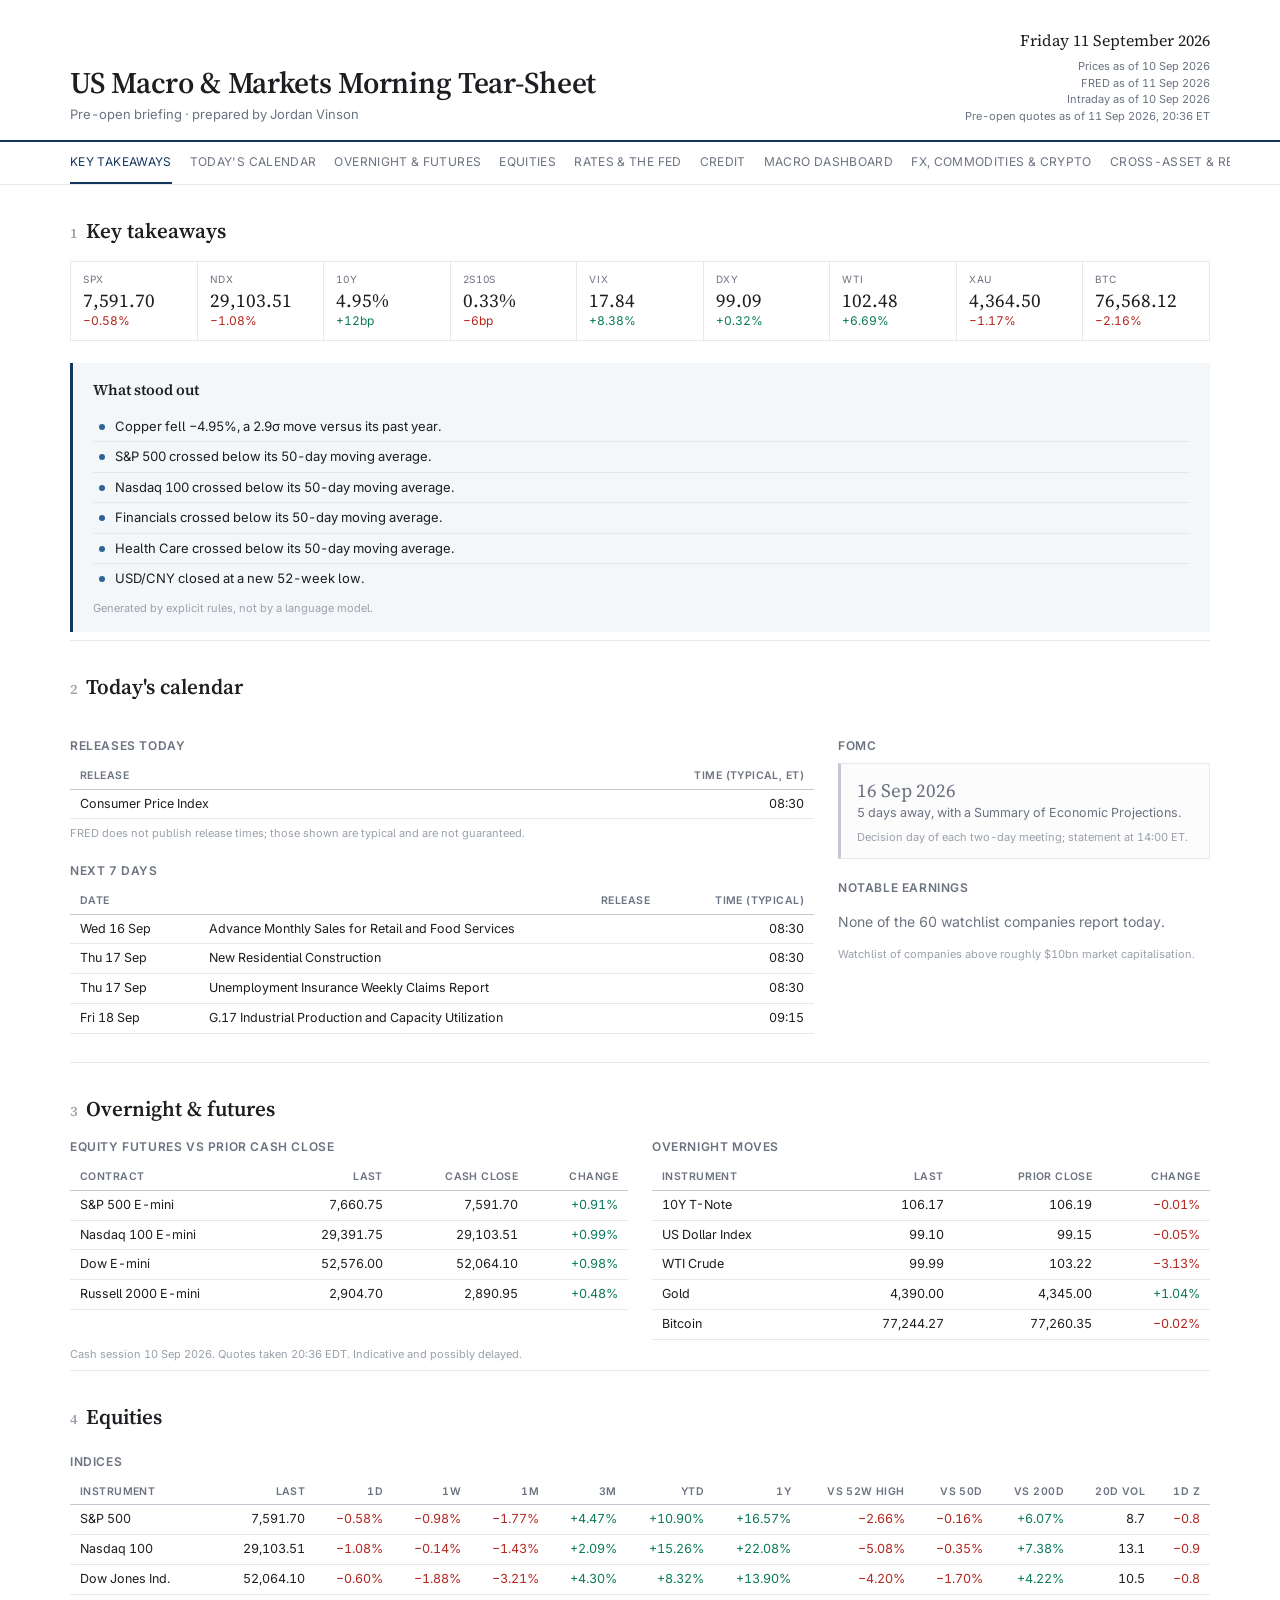
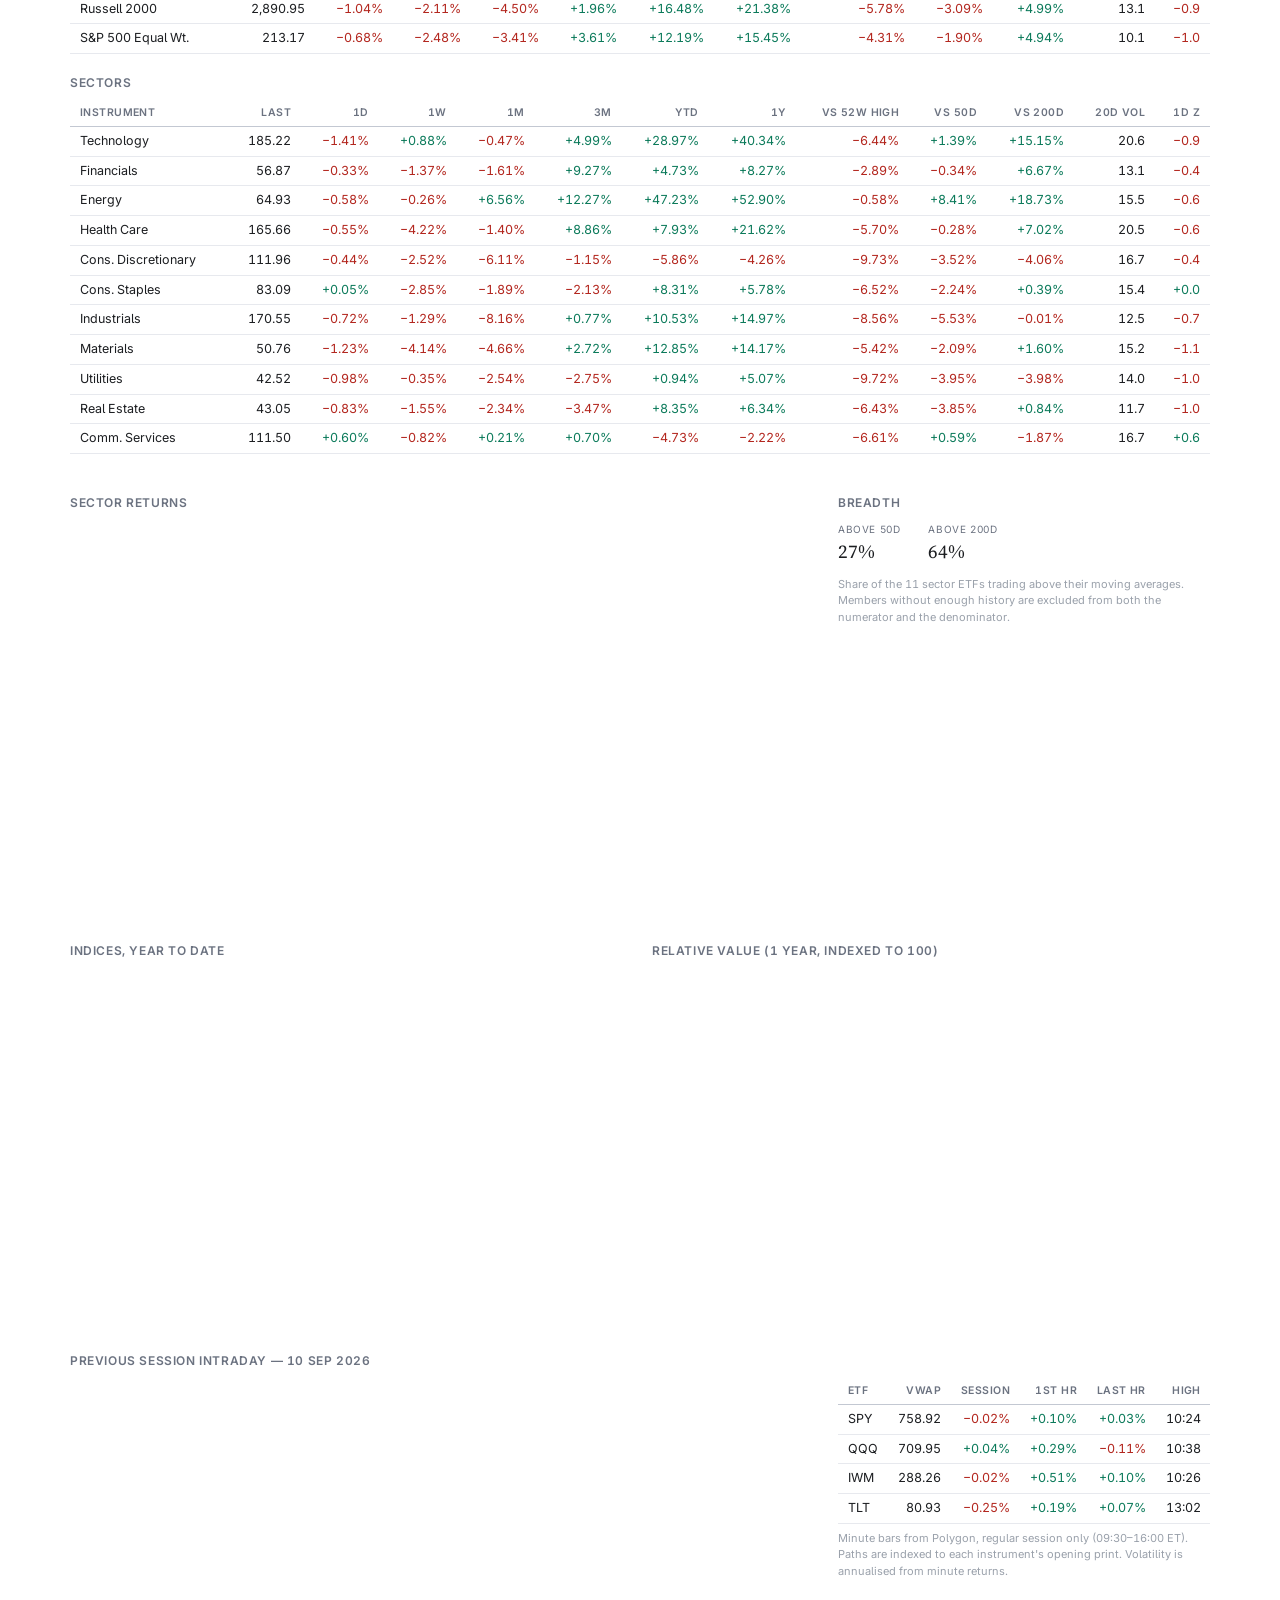
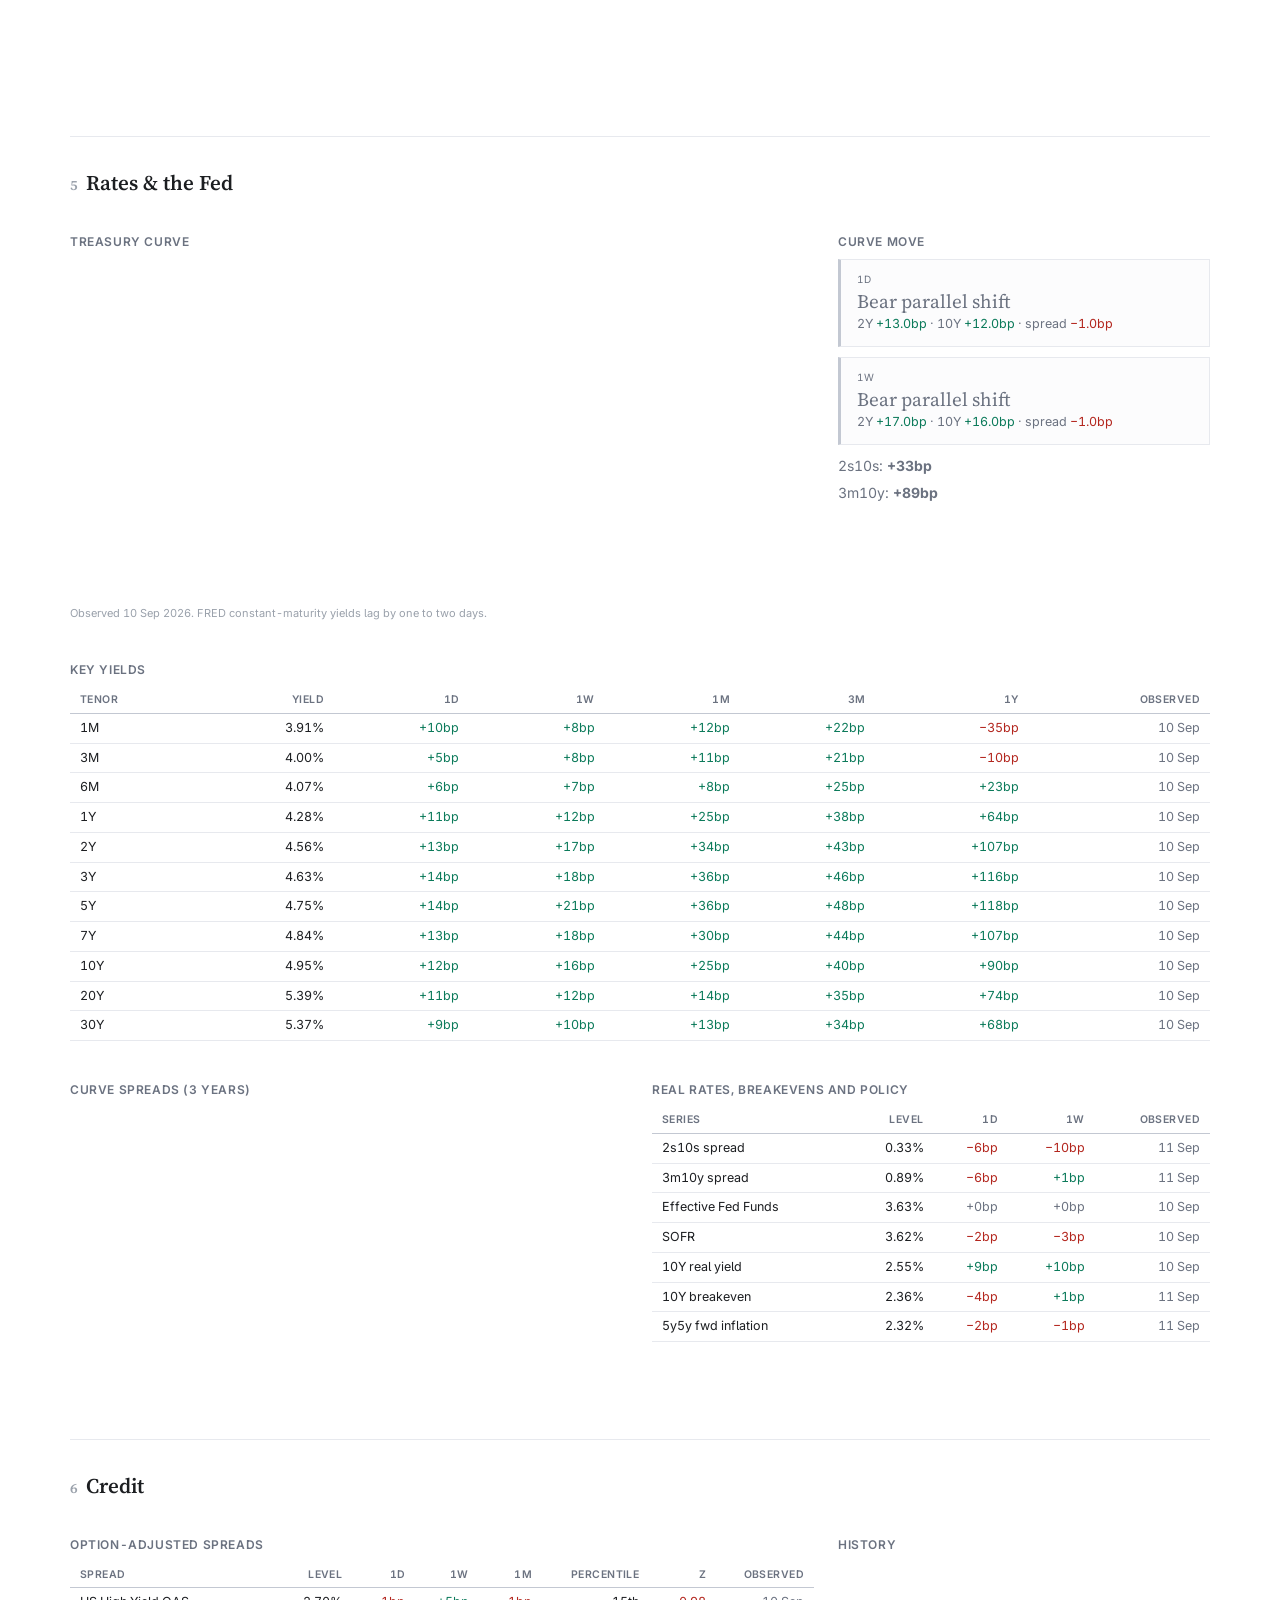
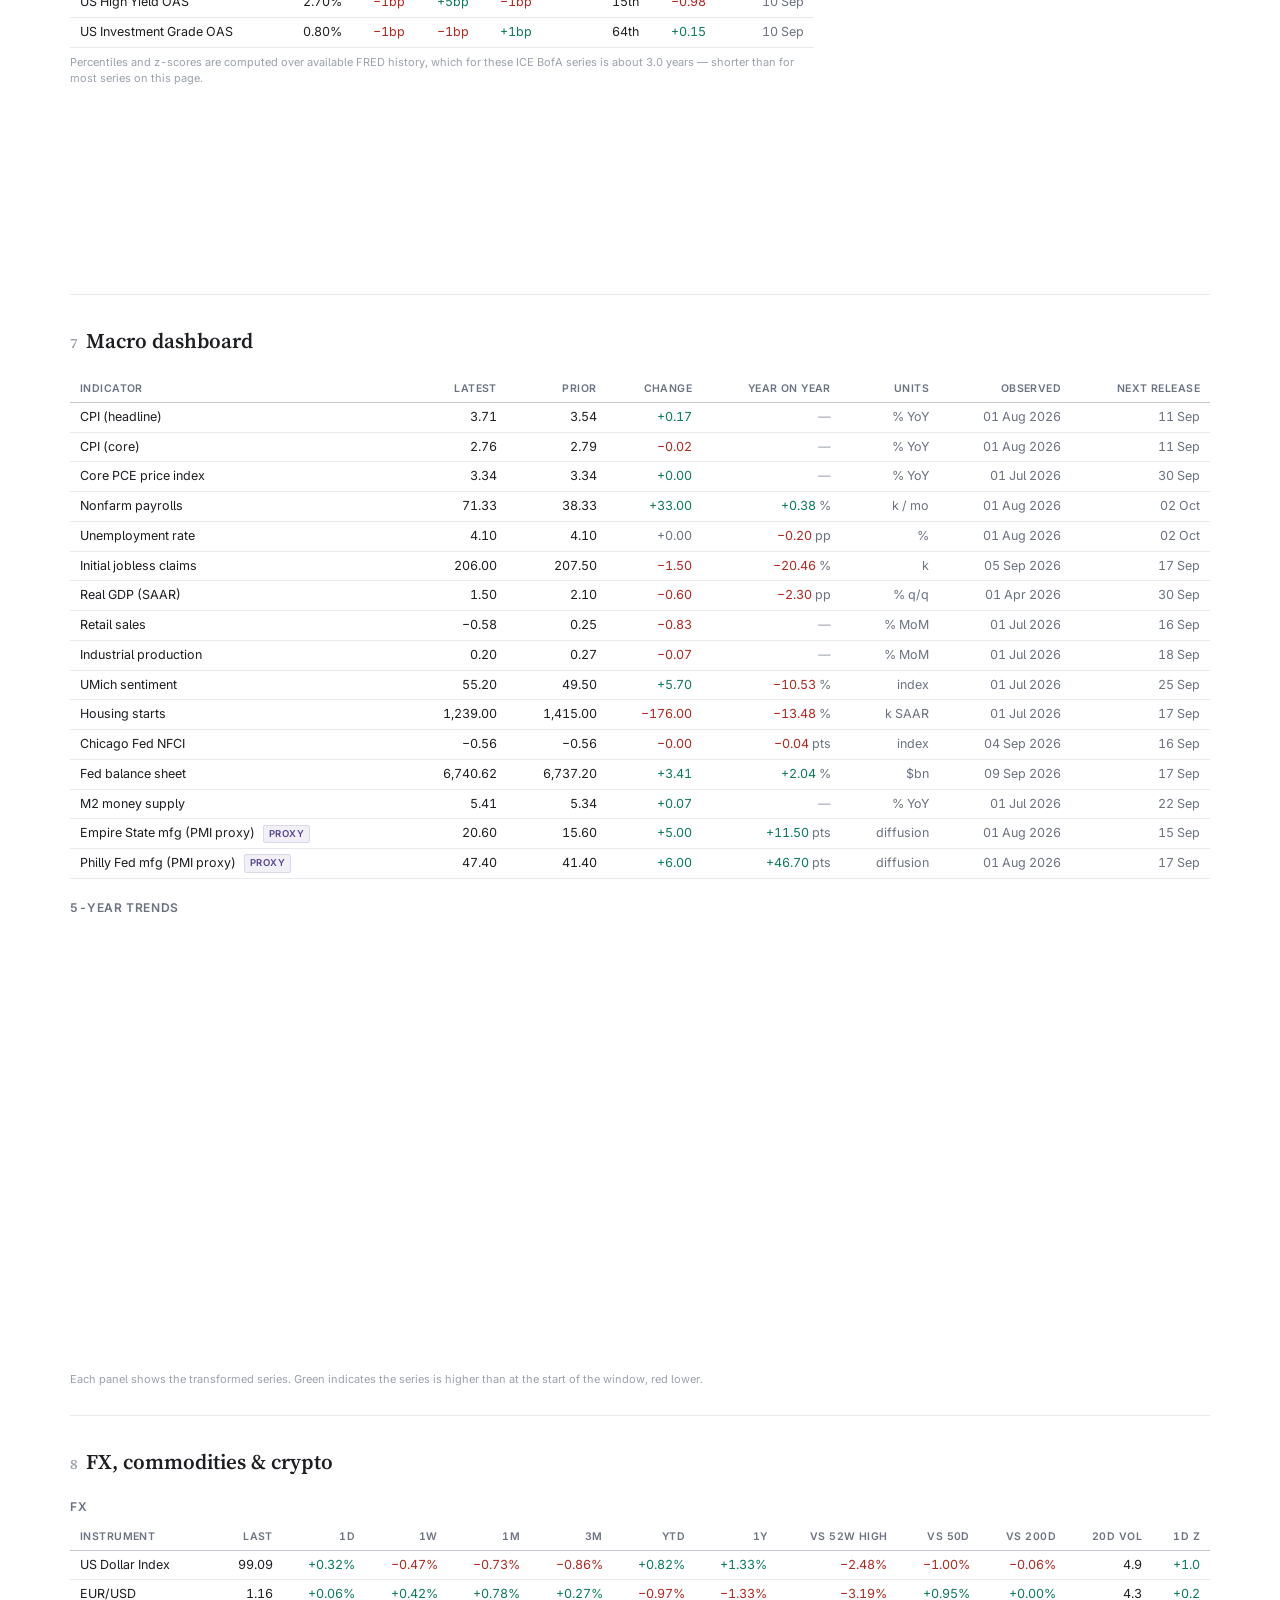
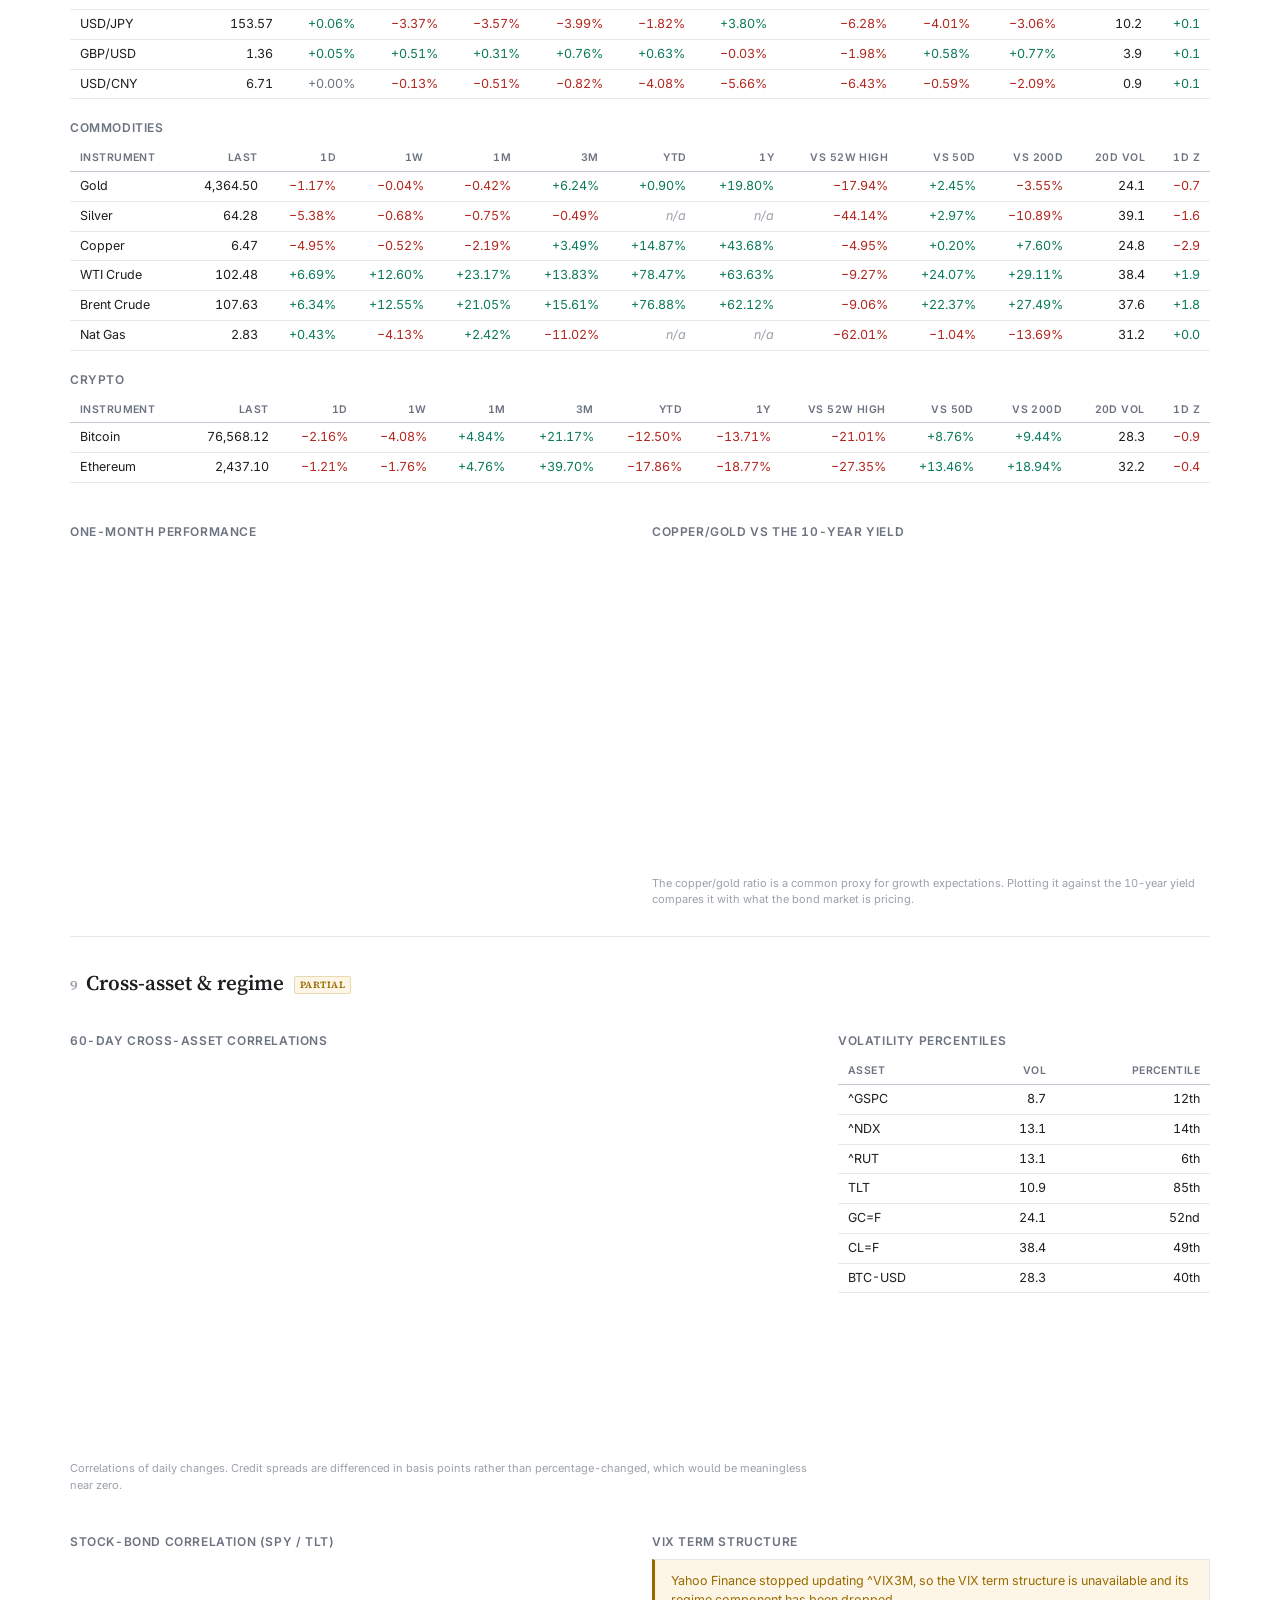
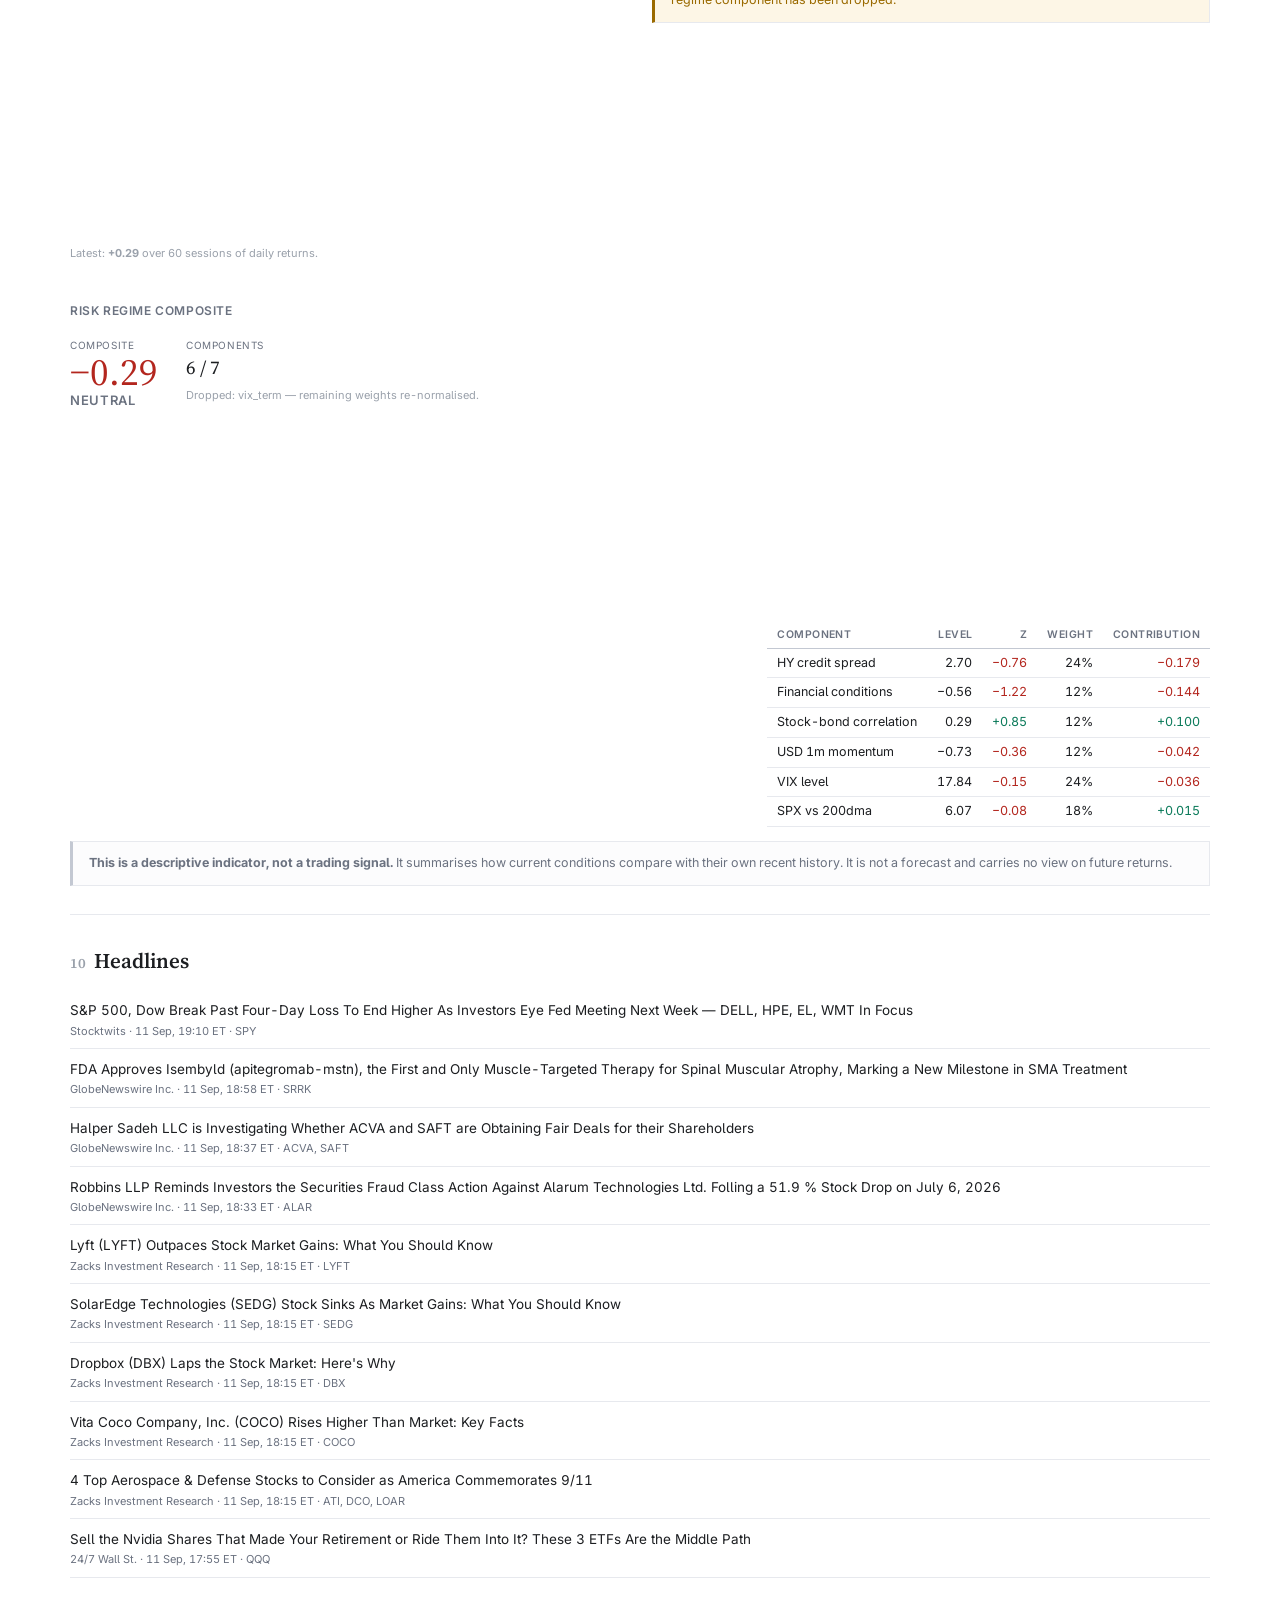
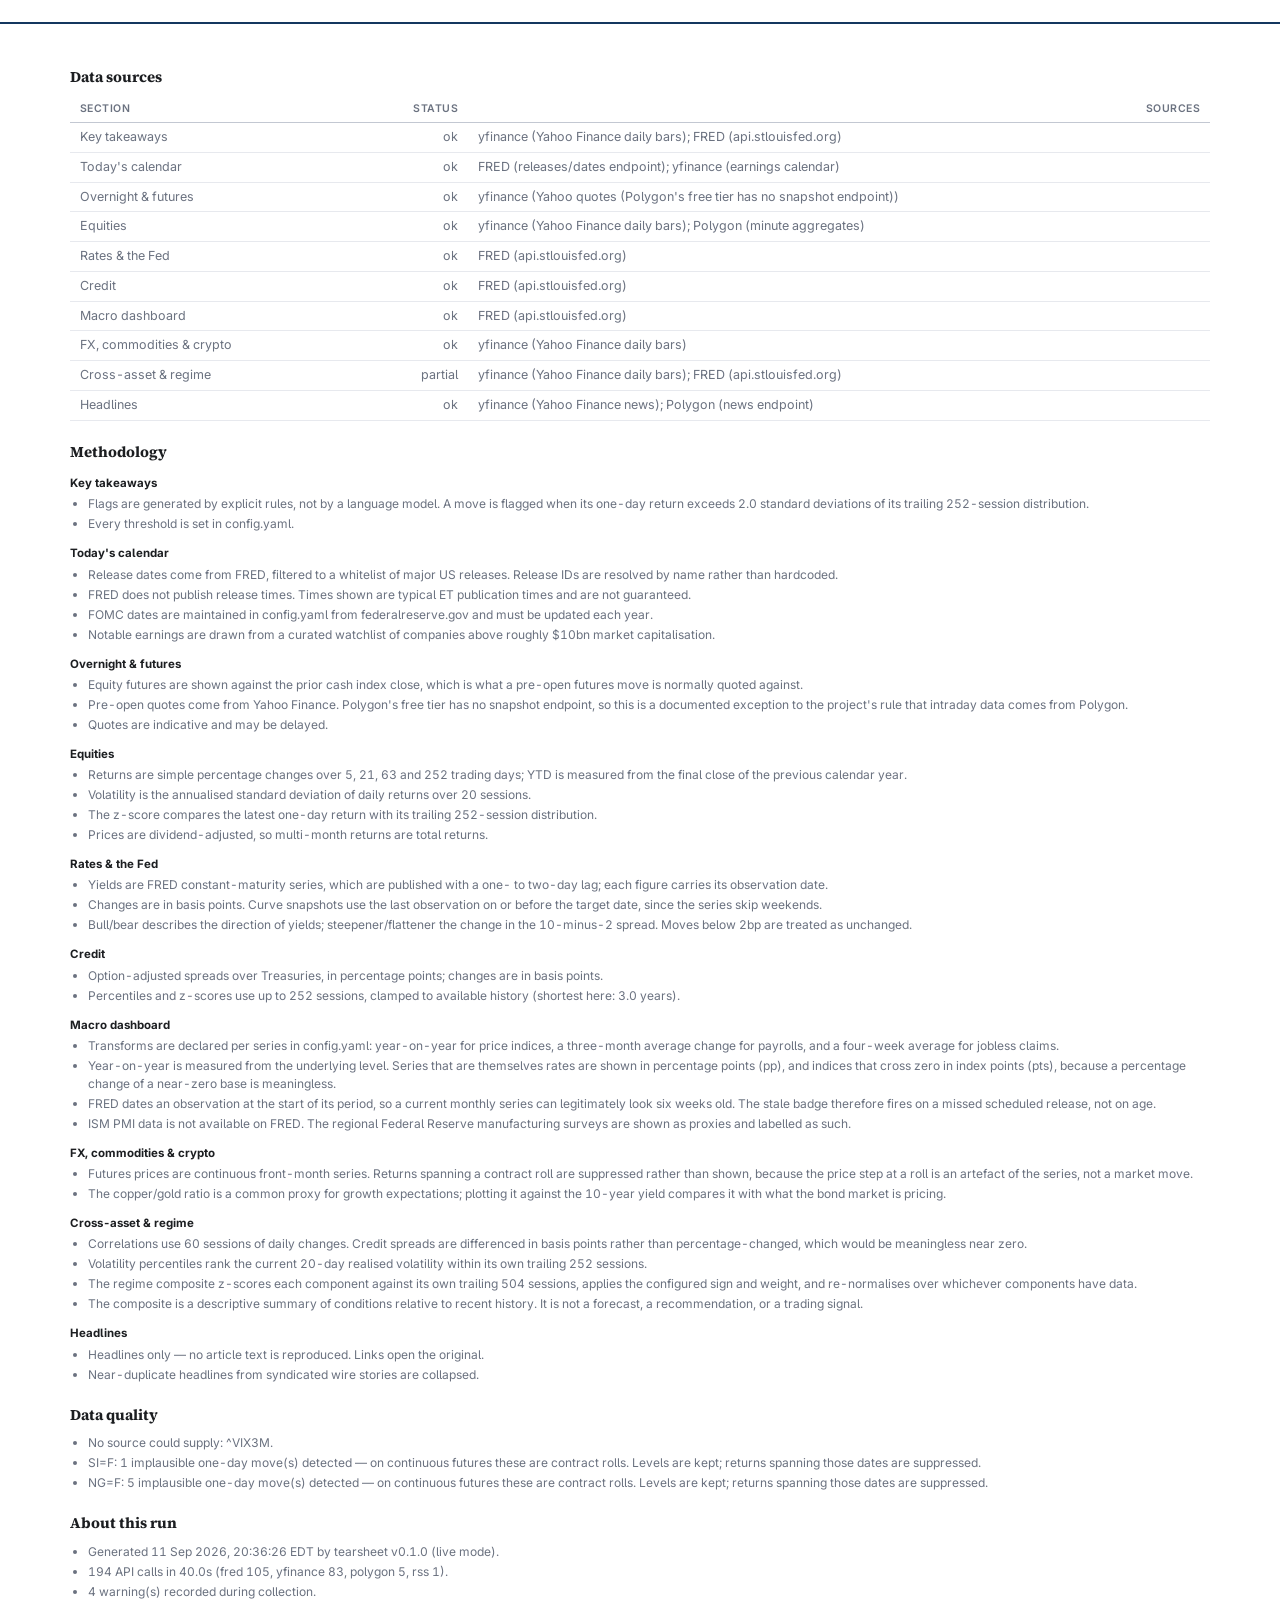
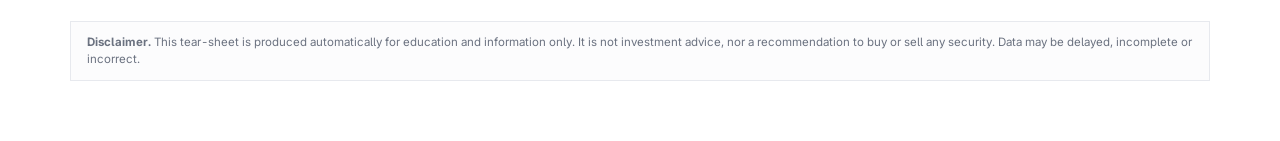
==== commit d3800833: "Publish tear-sheet for 2026-09-11" ====
--- a/docs/index.html
+++ b/docs/index.html
@@ -507,7 +507,7 @@
           <span>Prices as of 10 Sep 2026</span>
           <span>FRED as of 11 Sep 2026</span>
           <span>Intraday as of 10 Sep 2026</span>
-          <span>Pre-open quotes as of 11 Sep 2026, 20:17 ET</span>
+          <span>Pre-open quotes as of 11 Sep 2026, 20:36 ET</span>
       </div>
     </div>
   </div>
@@ -773,9 +773,9 @@
           </tr>
           <tr>
             <td>Bitcoin</td>
-            <td>77,276.94</td>
+            <td>77,244.27</td>
             <td>77,260.35</td>
-            <td><span class="pos">+0.02%</span></td>
+            <td><span class="neg">−0.02%</span></td>
           </tr>
         </tbody>
       </table>
@@ -785,7 +785,7 @@
 
 <p class="block__note">
   Cash session 10 Sep 2026.
-Quotes taken 20:17 EDT.  Indicative and possibly delayed.
+Quotes taken 20:36 EDT.  Indicative and possibly delayed.
 </p>    </section>
     <section class="section" id="section-equities">
       <div class="section__head">
@@ -949,7 +949,7 @@
 <div class="grid grid--sidebar">
   <div class="block">
     <h3 class="block__title">Sector returns</h3>
-    <div class="chart"><div style="height:378px; width:100%;">                            <div id="chart-equities-heatmap" class="plotly-graph-div" style="height:100%; width:100%;"></div>            <script>                window.PLOTLYENV=window.PLOTLYENV || {};                                if (document.getElementById("chart-equities-heatmap")) {                    Plotly.newPlot(                        "chart-equities-heatmap",                        [{"colorscale":[[0.0,"#8c2318"],[0.25,"#d08a80"],[0.5,"#f4f5f7"],[0.75,"#7ea3c4"],[1.0,"#14375f"]],"hovertemplate":"%{y} \u00b7 %{x}: %{z:+.2f}%\u003cextra\u003e\u003c\u002fextra\u003e","showscale":false,"text":[["-1.4","+0.9","-0.5","+29.0"],["-0.3","-1.4","-1.6","+4.7"],["-0.6","-0.3","+6.6","+47.2"],["-0.6","-4.2","-1.4","+7.9"],["-0.4","-2.5","-6.1","-5.9"],["+0.0","-2.9","-1.9","+8.3"],["-0.7","-1.3","-8.2","+10.5"],["-1.2","-4.1","-4.7","+12.8"],["-1.0","-0.4","-2.5","+0.9"],["-0.8","-1.6","-2.3","+8.3"],["+0.6","-0.8","+0.2","-4.7"]],"textfont":{"size":11},"texttemplate":"%{text}","x":["1D","1W","1M","YTD"],"xgap":2,"y":["Technology","Financials","Energy","Health Care","Cons. Discretionary","Cons. Staples","Industrials","Materials","Utilities","Real Estate","Comm. Services"],"ygap":2,"z":{"dtype":"f8","bdata":"DNJ8WZmR9r+4H7CYNjzsP8C9fxS8692\u002fJKpbsCH3PEAAXI4bqU\u002fVvwqIv0Pw6\u002fW\u002fnPNKu3O++b+TUFt7Ku8SQNjDphhnnuK\u002fGLW9\u002fGq20L+R6kXnd0IaQEpMiNwonUdAMM+i3VOs4b9RAqDVP9wQwNogniApYfa\u002fher01qa3H0BACGcqXnTcv94VPcDRMgTAeAP\u002fYNxrGMC8tmU1LXQXwIDfEC\u002fcp6g\u002fa9AgbIrSBsAyRuh+Xjr+v27XDZY1oCBATLUTmQgZ57+aUIQXh6b0vyQLjeMOUSDAnh19DwAOJUBi757lX53zv+xEDNY+ixDAOhGdJvShEsCWOBTS9bEpQCQAk1iiTO+\u002f2EHAX3Z\u002f1r9YoyXSXFoEwBjEYPvwCO4\u002fKCS0T6eJ6r98gQLVROH4v44X8Cd+sQLAbTtmwxSzIEA4lO2tSljjP5RbRFf9L+q\u002fwJFppmN1yj9oUlsL5u8SwA==","shape":"11, 4"},"zmax":47.227809492637405,"zmid":0,"zmin":-47.227809492637405,"type":"heatmap"}],                        {"template":{"layout":{"colorscale":{"diverging":[[0.0,"#8c2318"],[0.25,"#d08a80"],[0.5,"#f4f5f7"],[0.75,"#7ea3c4"],[1.0,"#14375f"]]},"colorway":["#14375f","#c2762a","#3f8f7a","#8c4a6b","#2f6296","#7a7f3f","#a3543a","#5c5f8f","#2f7d95","#96683f","#4a7a4a"],"font":{"color":"#1c1e21","family":"Inter, -apple-system, BlinkMacSystemFont, 'Segoe UI', Helvetica, Arial, sans-serif","size":12},"hoverlabel":{"bgcolor":"#ffffff","bordercolor":"#c3c8d2","font":{"color":"#1c1e21","family":"Inter, -apple-system, BlinkMacSystemFont, 'Segoe UI', Helvetica, Arial, sans-serif","size":12}},"hovermode":"x unified","legend":{"bgcolor":"rgba(0,0,0,0)","font":{"color":"#6b7280","size":11},"orientation":"h","x":0,"xanchor":"left","y":1.0,"yanchor":"bottom"},"margin":{"b":40,"l":56,"r":20,"t":28},"paper_bgcolor":"#ffffff","plot_bgcolor":"#ffffff","title":{"font":{"color":"#1c1e21","family":"'Source Serif 4', Georgia, 'Times New Roman', serif","size":14},"x":0,"xanchor":"left"},"xaxis":{"automargin":true,"gridcolor":"#e7e9ee","gridwidth":1,"linecolor":"#c3c8d2","linewidth":1,"showgrid":true,"showline":true,"tickcolor":"#c3c8d2","tickfont":{"color":"#6b7280","family":"Inter, -apple-system, BlinkMacSystemFont, 'Segoe UI', Helvetica, Arial, sans-serif","size":11},"ticklen":4,"ticks":"outside","title":{"font":{"color":"#6b7280","family":"Inter, -apple-system, BlinkMacSystemFont, 'Segoe UI', Helvetica, Arial, sans-serif","size":12}},"zeroline":false},"yaxis":{"automargin":true,"gridcolor":"#e7e9ee","gridwidth":1,"linecolor":"#c3c8d2","linewidth":1,"showgrid":true,"showline":true,"tickcolor":"#c3c8d2","tickfont":{"color":"#6b7280","family":"Inter, -apple-system, BlinkMacSystemFont, 'Segoe UI', Helvetica, Arial, sans-serif","size":11},"ticklen":4,"ticks":"","title":{"font":{"color":"#6b7280","family":"Inter, -apple-system, BlinkMacSystemFont, 'Segoe UI', Helvetica, Arial, sans-serif","size":12}},"zeroline":false}}},"xaxis":{"side":"top","showgrid":false,"showline":false,"ticks":""},"yaxis":{"autorange":"reversed","showgrid":false,"showline":false,"ticks":""},"margin":{"l":10,"r":10,"t":30,"b":10},"hovermode":"closest","height":378,"autosize":true},                        {"displayModeBar": false, "responsive": true, "scrollZoom": false}                    )                };            </script>        </div></div>
+    <div class="chart"><div style="height:378px; width:100%;">                            <div id="chart-equities-heatmap" class="plotly-graph-div" style="height:100%; width:100%;"></div>            <script>                window.PLOTLYENV=window.PLOTLYENV || {};                                if (document.getElementById("chart-equities-heatmap")) {                    Plotly.newPlot(                        "chart-equities-heatmap",                        [{"colorscale":[[0.0,"#8c2318"],[0.25,"#d08a80"],[0.5,"#f4f5f7"],[0.75,"#7ea3c4"],[1.0,"#14375f"]],"hovertemplate":"%{y} \u00b7 %{x}: %{z:+.2f}%\u003cextra\u003e\u003c\u002fextra\u003e","showscale":false,"text":[["-1.4","+0.9","-0.5","+29.0"],["-0.3","-1.4","-1.6","+4.7"],["-0.6","-0.3","+6.6","+47.2"],["-0.6","-4.2","-1.4","+7.9"],["-0.4","-2.5","-6.1","-5.9"],["+0.0","-2.9","-1.9","+8.3"],["-0.7","-1.3","-8.2","+10.5"],["-1.2","-4.1","-4.7","+12.8"],["-1.0","-0.4","-2.5","+0.9"],["-0.8","-1.6","-2.3","+8.3"],["+0.6","-0.8","+0.2","-4.7"]],"textfont":{"size":11},"texttemplate":"%{text}","x":["1D","1W","1M","YTD"],"xgap":2,"y":["Technology","Financials","Energy","Health Care","Cons. Discretionary","Cons. Staples","Industrials","Materials","Utilities","Real Estate","Comm. Services"],"ygap":2,"z":{"dtype":"f8","bdata":"DNJ8WZmR9r+4H7CYNjzsP8C9fxS8692\u002fJKpbsCH3PEAAXI4bqU\u002fVvwqIv0Pw6\u002fW\u002fnPNKu3O++b+TUFt7Ku8SQNjDphhnnuK\u002fGLW9\u002fGq20L+R6kXnd0IaQEpMiNwonUdAMM+i3VOs4b9RAqDVP9wQwNogniApYfa\u002fher01qa3H0BACGcqXnTcv94VPcDRMgTAeAP\u002fYNxrGMC8tmU1LXQXwIDfEC\u002fcp6g\u002fa9AgbIrSBsAyRuh+Xjr+v0TrmSw0oCBATLUTmQgZ57+aUIQXh6b0vyQLjeMOUSDAnh19DwAOJUBi757lX53zv+xEDNY+ixDAOhGdJvShEsCWOBTS9bEpQCQAk1iiTO+\u002f2EHAX3Z\u002f1r9YoyXSXFoEwBjEYPvwCO4\u002fKCS0T6eJ6r98gQLVROH4v44X8Cd+sQLAbTtmwxSzIEA4lO2tSljjP5RbRFf9L+q\u002fwJFppmN1yj+zjRms5+8SwA==","shape":"11, 4"},"zmax":47.227809492637405,"zmid":0,"zmin":-47.227809492637405,"type":"heatmap"}],                        {"template":{"layout":{"colorscale":{"diverging":[[0.0,"#8c2318"],[0.25,"#d08a80"],[0.5,"#f4f5f7"],[0.75,"#7ea3c4"],[1.0,"#14375f"]]},"colorway":["#14375f","#c2762a","#3f8f7a","#8c4a6b","#2f6296","#7a7f3f","#a3543a","#5c5f8f","#2f7d95","#96683f","#4a7a4a"],"font":{"color":"#1c1e21","family":"Inter, -apple-system, BlinkMacSystemFont, 'Segoe UI', Helvetica, Arial, sans-serif","size":12},"hoverlabel":{"bgcolor":"#ffffff","bordercolor":"#c3c8d2","font":{"color":"#1c1e21","family":"Inter, -apple-system, BlinkMacSystemFont, 'Segoe UI', Helvetica, Arial, sans-serif","size":12}},"hovermode":"x unified","legend":{"bgcolor":"rgba(0,0,0,0)","font":{"color":"#6b7280","size":11},"orientation":"h","x":0,"xanchor":"left","y":1.0,"yanchor":"bottom"},"margin":{"b":40,"l":56,"r":20,"t":28},"paper_bgcolor":"#ffffff","plot_bgcolor":"#ffffff","title":{"font":{"color":"#1c1e21","family":"'Source Serif 4', Georgia, 'Times New Roman', serif","size":14},"x":0,"xanchor":"left"},"xaxis":{"automargin":true,"gridcolor":"#e7e9ee","gridwidth":1,"linecolor":"#c3c8d2","linewidth":1,"showgrid":true,"showline":true,"tickcolor":"#c3c8d2","tickfont":{"color":"#6b7280","family":"Inter, -apple-system, BlinkMacSystemFont, 'Segoe UI', Helvetica, Arial, sans-serif","size":11},"ticklen":4,"ticks":"outside","title":{"font":{"color":"#6b7280","family":"Inter, -apple-system, BlinkMacSystemFont, 'Segoe UI', Helvetica, Arial, sans-serif","size":12}},"zeroline":false},"yaxis":{"automargin":true,"gridcolor":"#e7e9ee","gridwidth":1,"linecolor":"#c3c8d2","linewidth":1,"showgrid":true,"showline":true,"tickcolor":"#c3c8d2","tickfont":{"color":"#6b7280","family":"Inter, -apple-system, BlinkMacSystemFont, 'Segoe UI', Helvetica, Arial, sans-serif","size":11},"ticklen":4,"ticks":"","title":{"font":{"color":"#6b7280","family":"Inter, -apple-system, BlinkMacSystemFont, 'Segoe UI', Helvetica, Arial, sans-serif","size":12}},"zeroline":false}}},"xaxis":{"side":"top","showgrid":false,"showline":false,"ticks":""},"yaxis":{"autorange":"reversed","showgrid":false,"showline":false,"ticks":""},"margin":{"l":10,"r":10,"t":30,"b":10},"hovermode":"closest","height":378,"autosize":true},                        {"displayModeBar": false, "responsive": true, "scrollZoom": false}                    )                };            </script>        </div></div>
   </div>
   <div class="block">
     <h3 class="block__title">Breadth</h3>
@@ -978,7 +978,7 @@
   </div>
   <div class="block">
     <h3 class="block__title">Relative value (1 year, indexed to 100)</h3>
-    <div class="chart"><div style="height:320px; width:100%;">                            <div id="chart-equities-ratios" class="plotly-graph-div" style="height:100%; width:100%;"></div>            <script>                window.PLOTLYENV=window.PLOTLYENV || {};                                if (document.getElementById("chart-equities-ratios")) {                    Plotly.newPlot(                        "chart-equities-ratios",                        [{"hovertemplate":"RSP\u002fSPY \u2014 Equal weight vs cap weight: %{y:.2f}\u003cextra\u003e\u003c\u002fextra\u003e","line":{"color":"#14375f","width":1.8},"mode":"lines","name":"RSP\u002fSPY \u2014 Equal weight vs cap weight","x":["2025-09-10T00:00:00","2025-09-11T00:00:00","2025-09-12T00:00:00","2025-09-15T00:00:00","2025-09-16T00:00:00","2025-09-17T00:00:00","2025-09-18T00:00:00","2025-09-19T00:00:00","2025-09-22T00:00:00","2025-09-23T00:00:00","2025-09-24T00:00:00","2025-09-25T00:00:00","2025-09-26T00:00:00","2025-09-29T00:00:00","2025-09-30T00:00:00","2025-10-01T00:00:00","2025-10-02T00:00:00","2025-10-03T00:00:00","2025-10-06T00:00:00","2025-10-07T00:00:00","2025-10-08T00:00:00","2025-10-09T00:00:00","2025-10-10T00:00:00","2025-10-13T00:00:00","2025-10-14T00:00:00","2025-10-15T00:00:00","2025-10-16T00:00:00","2025-10-17T00:00:00","2025-10-20T00:00:00","2025-10-21T00:00:00","2025-10-22T00:00:00","2025-10-23T00:00:00","2025-10-24T00:00:00","2025-10-27T00:00:00","2025-10-28T00:00:00","2025-10-29T00:00:00","2025-10-30T00:00:00","2025-10-31T00:00:00","2025-11-03T00:00:00","2025-11-04T00:00:00","2025-11-05T00:00:00","2025-11-06T00:00:00","2025-11-07T00:00:00","2025-11-10T00:00:00","2025-11-11T00:00:00","2025-11-12T00:00:00","2025-11-13T00:00:00","2025-11-14T00:00:00","2025-11-17T00:00:00","2025-11-18T00:00:00","2025-11-19T00:00:00","2025-11-20T00:00:00","2025-11-21T00:00:00","2025-11-24T00:00:00","2025-11-25T00:00:00","2025-11-26T00:00:00","2025-11-28T00:00:00","2025-12-01T00:00:00","2025-12-02T00:00:00","2025-12-03T00:00:00","2025-12-04T00:00:00","2025-12-05T00:00:00","2025-12-08T00:00:00","2025-12-09T00:00:00","2025-12-10T00:00:00","2025-12-11T00:00:00","2025-12-12T00:00:00","2025-12-15T00:00:00","2025-12-16T00:00:00","2025-12-17T00:00:00","2025-12-18T00:00:00","2025-12-19T00:00:00","2025-12-22T00:00:00","2025-12-23T00:00:00","2025-12-24T00:00:00","2025-12-26T00:00:00","2025-12-29T00:00:00","2025-12-30T00:00:00","2025-12-31T00:00:00","2026-01-02T00:00:00","2026-01-05T00:00:00","2026-01-06T00:00:00","2026-01-07T00:00:00","2026-01-08T00:00:00","2026-01-09T00:00:00","2026-01-12T00:00:00","2026-01-13T00:00:00","2026-01-14T00:00:00","2026-01-15T00:00:00","2026-01-16T00:00:00","2026-01-20T00:00:00","2026-01-21T00:00:00","2026-01-22T00:00:00","2026-01-23T00:00:00","2026-01-26T00:00:00","2026-01-27T00:00:00","2026-01-28T00:00:00","2026-01-29T00:00:00","2026-01-30T00:00:00","2026-02-02T00:00:00","2026-02-03T00:00:00","2026-02-04T00:00:00","2026-02-05T00:00:00","2026-02-06T00:00:00","2026-02-09T00:00:00","2026-02-10T00:00:00","2026-02-11T00:00:00","2026-02-12T00:00:00","2026-02-13T00:00:00","2026-02-17T00:00:00","2026-02-18T00:00:00","2026-02-19T00:00:00","2026-02-20T00:00:00","2026-02-23T00:00:00","2026-02-24T00:00:00","2026-02-25T00:00:00","2026-02-26T00:00:00","2026-02-27T00:00:00","2026-03-02T00:00:00","2026-03-03T00:00:00","2026-03-04T00:00:00","2026-03-05T00:00:00","2026-03-06T00:00:00","2026-03-09T00:00:00","2026-03-10T00:00:00","2026-03-11T00:00:00","2026-03-12T00:00:00","2026-03-13T00:00:00","2026-03-16T00:00:00","2026-03-17T00:00:00","2026-03-18T00:00:00","2026-03-19T00:00:00","2026-03-20T00:00:00","2026-03-23T00:00:00","2026-03-24T00:00:00","2026-03-25T00:00:00","2026-03-26T00:00:00","2026-03-27T00:00:00","2026-03-30T00:00:00","2026-03-31T00:00:00","2026-04-01T00:00:00","2026-04-02T00:00:00","2026-04-06T00:00:00","2026-04-07T00:00:00","2026-04-08T00:00:00","2026-04-09T00:00:00","2026-04-10T00:00:00","2026-04-13T00:00:00","2026-04-14T00:00:00","2026-04-15T00:00:00","2026-04-16T00:00:00","2026-04-17T00:00:00","2026-04-20T00:00:00","2026-04-21T00:00:00","2026-04-22T00:00:00","2026-04-23T00:00:00","2026-04-24T00:00:00","2026-04-27T00:00:00","2026-04-28T00:00:00","2026-04-29T00:00:00","2026-04-30T00:00:00","2026-05-01T00:00:00","2026-05-04T00:00:00","2026-05-05T00:00:00","2026-05-06T00:00:00","2026-05-07T00:00:00","2026-05-08T00:00:00","2026-05-11T00:00:00","2026-05-12T00:00:00","2026-05-13T00:00:00","2026-05-14T00:00:00","2026-05-15T00:00:00","2026-05-18T00:00:00","2026-05-19T00:00:00","2026-05-20T00:00:00","2026-05-21T00:00:00","2026-05-22T00:00:00","2026-05-26T00:00:00","2026-05-27T00:00:00","2026-05-28T00:00:00","2026-05-29T00:00:00","2026-06-01T00:00:00","2026-06-02T00:00:00","2026-06-03T00:00:00","2026-06-04T00:00:00","2026-06-05T00:00:00","2026-06-08T00:00:00","2026-06-09T00:00:00","2026-06-10T00:00:00","2026-06-11T00:00:00","2026-06-12T00:00:00","2026-06-15T00:00:00","2026-06-16T00:00:00","2026-06-17T00:00:00","2026-06-18T00:00:00","2026-06-22T00:00:00","2026-06-23T00:00:00","2026-06-24T00:00:00","2026-06-25T00:00:00","2026-06-26T00:00:00","2026-06-29T00:00:00","2026-06-30T00:00:00","2026-07-01T00:00:00","2026-07-02T00:00:00","2026-07-06T00:00:00","2026-07-07T00:00:00","2026-07-08T00:00:00","2026-07-09T00:00:00","2026-07-10T00:00:00","2026-07-13T00:00:00","2026-07-14T00:00:00","2026-07-15T00:00:00","2026-07-16T00:00:00","2026-07-17T00:00:00","2026-07-20T00:00:00","2026-07-21T00:00:00","2026-07-22T00:00:00","2026-07-23T00:00:00","2026-07-24T00:00:00","2026-07-27T00:00:00","2026-07-28T00:00:00","2026-07-29T00:00:00","2026-07-30T00:00:00","2026-07-31T00:00:00","2026-08-03T00:00:00","2026-08-04T00:00:00","2026-08-05T00:00:00","2026-08-06T00:00:00","2026-08-07T00:00:00","2026-08-10T00:00:00","2026-08-11T00:00:00","2026-08-12T00:00:00","2026-08-13T00:00:00","2026-08-14T00:00:00","2026-08-17T00:00:00","2026-08-18T00:00:00","2026-08-19T00:00:00","2026-08-20T00:00:00","2026-08-21T00:00:00","2026-08-24T00:00:00","2026-08-25T00:00:00","2026-08-26T00:00:00","2026-08-27T00:00:00","2026-08-28T00:00:00","2026-08-31T00:00:00","2026-09-01T00:00:00","2026-09-02T00:00:00","2026-09-03T00:00:00","2026-09-04T00:00:00","2026-09-08T00:00:00","2026-09-09T00:00:00","2026-09-10T00:00:00"],"y":{"dtype":"f8","bdata":"BYqd+A7HVUDrc4rW9utVQE5UhvpuxVVAEkHqiDyeVUAaZWpsLZdVQFD4Zf5Yo1VA2WRmUJmtVUCeVP9CoohVQIdNRhVMcVVASeH7pROWVUBvw18jyppVQDIH8I+thlVAfgQ2Q5OdVUDGTNaogKBVQEFJaGVNmlVAGZ0XsQOUVUC8L\u002f\[base64]\[base64]\u002fa3kJQ1VA1wTVDZo2VUCosyeObidVQGRFfOLrPVVAytlrzqY7VUDcH7yTFz5VQODRbOfOLVVAX\[base64]\[base64]\u002fVkCZlGuN5h1WQNYDh+NUElZADO8cVrkQVkDBfbKklTBWQAKrlGQzIVZAfqC7dO0xVkDw3BtLgDZWQB1cbU0hQFZAruYZIhQ+VkD7eFTx+z5WQHVk1ooFWVZA3Xi84uJUVkDx9J0xaodWQCevfKQDm1ZA\u002fov4Z2miVkBDYNRKAXJWQP6cG4R1WVZAOTxfCqRkVkBuXYaCMmJWQMP+J\u002fb5UlZAR+UkC8hFVkB5igNPgyhWQLQObEdKA1ZAwkYai54KVkCqhoql9t1VQPq27VEVtFVAAZHKSLe\u002fVUD5jw3vUsJVQF4MoJcR31VAR+I6FmbhVUDgYkyPx6ZVQN\u002f3HzgZvFVAm0qWkduFVUCkX9L42HVVQEvPtRyIdFVAPvzvzM1rVUBkJCRZ34dVQMfcQGjmZ1VA3igtwQxcVUDHu3mFk1tVQL1U3DRXO1VALxMv8jApVUC+mc+MnQtVQBxZ0sV5\u002fFRAeACo+eD\u002fVEDCIgrIn8pUQMbO\u002fngxtFRAc1KS8Wi9VECk8DSU1eFUQKd3gvdd5lRAwhPbnCPqVECC6VbOnPZUQOeqoFttElVAYL7PT1kKVUAGnZD8YwdVQDl7vjx3\u002fVRAT8LHPAr\u002fVECZV59+MvpUQJFpEc4wCFVA1L\u002frf9gZVUAEvFkkJS5VQND8a7yYblVA4m4qNGhcVUBSnPEGP5ZVQKFOhb1ep1VA6VuI\[base64]\u002fF\u002fK1HxVQJ4cWdET0VVA3kSxGJTcVUCdvGJ\u002fq8xVQEQjCQRdp1VAEi03VkCsVUCtwOo\u002fBt1VQBe2nbPgAlZAt7gyayAsVkA2laA\u002fnmBWQHm6mJbChVZAGHTHlHwdVkA2k+scXOtVQHmVL5yY0lVA4R9bGYW+VUDvK+I2\u002frxVQG9UhyW6qFVAldhhuBitVUD\u002fIjS2BrJVQMn+HqS4z1VAAnCgGJ3LVUDiaIVOTs5VQPS4pUZi2lVADE3REf\u002fCVUAMfD8kfM9VQAZLrIaY\u002fVVAqqNgtYX\u002fVUD5dcWT9wtWQAbP0lE9I1ZASUYr1BwNVkDhagwggxRWQFK1UsUG31VAQFnB1IDYVUDDL07qOshVQIEJ1zW9wFVAGoxDBuDBVUAfrIb2u6xVQOVzn7+fp1VAyUVnrnWMVUCQ\u002fR\u002fxxXBVQPmOjRkObFVA"},"type":"scatter"},{"hovertemplate":"IWM\u002fSPY \u2014 Small caps vs large caps: %{y:.2f}\u003cextra\u003e\u003c\u002fextra\u003e","line":{"color":"#c2762a","width":1.8},"mode":"lines","name":"IWM\u002fSPY \u2014 Small caps vs large caps","x":["2025-09-10T00:00:00","2025-09-11T00:00:00","2025-09-12T00:00:00","2025-09-15T00:00:00","2025-09-16T00:00:00","2025-09-17T00:00:00","2025-09-18T00:00:00","2025-09-19T00:00:00","2025-09-22T00:00:00","2025-09-23T00:00:00","2025-09-24T00:00:00","2025-09-25T00:00:00","2025-09-26T00:00:00","2025-09-29T00:00:00","2025-09-30T00:00:00","2025-10-01T00:00:00","2025-10-02T00:00:00","2025-10-03T00:00:00","2025-10-06T00:00:00","2025-10-07T00:00:00","2025-10-08T00:00:00","2025-10-09T00:00:00","2025-10-10T00:00:00","2025-10-13T00:00:00","2025-10-14T00:00:00","2025-10-15T00:00:00","2025-10-16T00:00:00","2025-10-17T00:00:00","2025-10-20T00:00:00","2025-10-21T00:00:00","2025-10-22T00:00:00","2025-10-23T00:00:00","2025-10-24T00:00:00","2025-10-27T00:00:00","2025-10-28T00:00:00","2025-10-29T00:00:00","2025-10-30T00:00:00","2025-10-31T00:00:00","2025-11-03T00:00:00","2025-11-04T00:00:00","2025-11-05T00:00:00","2025-11-06T00:00:00","2025-11-07T00:00:00","2025-11-10T00:00:00","2025-11-11T00:00:00","2025-11-12T00:00:00","2025-11-13T00:00:00","2025-11-14T00:00:00","2025-11-17T00:00:00","2025-11-18T00:00:00","2025-11-19T00:00:00","2025-11-20T00:00:00","2025-11-21T00:00:00","2025-11-24T00:00:00","2025-11-25T00:00:00","2025-11-26T00:00:00","2025-11-28T00:00:00","2025-12-01T00:00:00","2025-12-02T00:00:00","2025-12-03T00:00:00","2025-12-04T00:00:00","2025-12-05T00:00:00","2025-12-08T00:00:00","2025-12-09T00:00:00","2025-12-10T00:00:00","2025-12-11T00:00:00","2025-12-12T00:00:00","2025-12-15T00:00:00","2025-12-16T00:00:00","2025-12-17T00:00:00","2025-12-18T00:00:00","2025-12-19T00:00:00","2025-12-22T00:00:00","2025-12-23T00:00:00","2025-12-24T00:00:00","2025-12-26T00:00:00","2025-12-29T00:00:00","2025-12-30T00:00:00","2025-12-31T00:00:00","2026-01-02T00:00:00","2026-01-05T00:00:00","2026-01-06T00:00:00","2026-01-07T00:00:00","2026-01-08T00:00:00","2026-01-09T00:00:00","2026-01-12T00:00:00","2026-01-13T00:00:00","2026-01-14T00:00:00","2026-01-15T00:00:00","2026-01-16T00:00:00","2026-01-20T00:00:00","2026-01-21T00:00:00","2026-01-22T00:00:00","2026-01-23T00:00:00","2026-01-26T00:00:00","2026-01-27T00:00:00","2026-01-28T00:00:00","2026-01-29T00:00:00","2026-01-30T00:00:00","2026-02-02T00:00:00","2026-02-03T00:00:00","2026-02-04T00:00:00","2026-02-05T00:00:00","2026-02-06T00:00:00","2026-02-09T00:00:00","2026-02-10T00:00:00","2026-02-11T00:00:00","2026-02-12T00:00:00","2026-02-13T00:00:00","2026-02-17T00:00:00","2026-02-18T00:00:00","2026-02-19T00:00:00","2026-02-20T00:00:00","2026-02-23T00:00:00","2026-02-24T00:00:00","2026-02-25T00:00:00","2026-02-26T00:00:00","2026-02-27T00:00:00","2026-03-02T00:00:00","2026-03-03T00:00:00","2026-03-04T00:00:00","2026-03-05T00:00:00","2026-03-06T00:00:00","2026-03-09T00:00:00","2026-03-10T00:00:00","2026-03-11T00:00:00","2026-03-12T00:00:00","2026-03-13T00:00:00","2026-03-16T00:00:00","2026-03-17T00:00:00","2026-03-18T00:00:00","2026-03-19T00:00:00","2026-03-20T00:00:00","2026-03-23T00:00:00","2026-03-24T00:00:00","2026-03-25T00:00:00","2026-03-26T00:00:00","2026-03-27T00:00:00","2026-03-30T00:00:00","2026-03-31T00:00:00","2026-04-01T00:00:00","2026-04-02T00:00:00","2026-04-06T00:00:00","2026-04-07T00:00:00","2026-04-08T00:00:00","2026-04-09T00:00:00","2026-04-10T00:00:00","2026-04-13T00:00:00","2026-04-14T00:00:00","2026-04-15T00:00:00","2026-04-16T00:00:00","2026-04-17T00:00:00","2026-04-20T00:00:00","2026-04-21T00:00:00","2026-04-22T00:00:00","2026-04-23T00:00:00","2026-04-24T00:00:00","2026-04-27T00:00:00","2026-04-28T00:00:00","2026-04-29T00:00:00","2026-04-30T00:00:00","2026-05-01T00:00:00","2026-05-04T00:00:00","2026-05-05T00:00:00","2026-05-06T00:00:00","2026-05-07T00:00:00","2026-05-08T00:00:00","2026-05-11T00:00:00","2026-05-12T00:00:00","2026-05-13T00:00:00","2026-05-14T00:00:00","2026-05-15T00:00:00","2026-05-18T00:00:00","2026-05-19T00:00:00","2026-05-20T00:00:00","2026-05-21T00:00:00","2026-05-22T00:00:00","2026-05-26T00:00:00","2026-05-27T00:00:00","2026-05-28T00:00:00","2026-05-29T00:00:00","2026-06-01T00:00:00","2026-06-02T00:00:00","2026-06-03T00:00:00","2026-06-04T00:00:00","2026-06-05T00:00:00","2026-06-08T00:00:00","2026-06-09T00:00:00","2026-06-10T00:00:00","2026-06-11T00:00:00","2026-06-12T00:00:00","2026-06-15T00:00:00","2026-06-16T00:00:00","2026-06-17T00:00:00","2026-06-18T00:00:00","2026-06-22T00:00:00","2026-06-23T00:00:00","2026-06-24T00:00:00","2026-06-25T00:00:00","2026-06-26T00:00:00","2026-06-29T00:00:00","2026-06-30T00:00:00","2026-07-01T00:00:00","2026-07-02T00:00:00","2026-07-06T00:00:00","2026-07-07T00:00:00","2026-07-08T00:00:00","2026-07-09T00:00:00","2026-07-10T00:00:00","2026-07-13T00:00:00","2026-07-14T00:00:00","2026-07-15T00:00:00","2026-07-16T00:00:00","2026-07-17T00:00:00","2026-07-20T00:00:00","2026-07-21T00:00:00","2026-07-22T00:00:00","2026-07-23T00:00:00","2026-07-24T00:00:00","2026-07-27T00:00:00","2026-07-28T00:00:00","2026-07-29T00:00:00","2026-07-30T00:00:00","2026-07-31T00:00:00","2026-08-03T00:00:00","2026-08-04T00:00:00","2026-08-05T00:00:00","2026-08-06T00:00:00","2026-08-07T00:00:00","2026-08-10T00:00:00","2026-08-11T00:00:00","2026-08-12T00:00:00","2026-08-13T00:00:00","2026-08-14T00:00:00","2026-08-17T00:00:00","2026-08-18T00:00:00","2026-08-19T00:00:00","2026-08-20T00:00:00","2026-08-21T00:00:00","2026-08-24T00:00:00","2026-08-25T00:00:00","2026-08-26T00:00:00","2026-08-27T00:00:00","2026-08-28T00:00:00","2026-08-31T00:00:00","2026-09-01T00:00:00","2026-09-02T00:00:00","2026-09-03T00:00:00","2026-09-04T00:00:00","2026-09-08T00:00:00","2026-09-09T00:00:00","2026-09-10T00:00:00"],"y":{"dtype":"f8","bdata":"FujfAkOfVUDLdzeQG9dVQDgnmX7Xn1VA+uBNPdyZVUD9b5HaXZhVQPIM\u002fPlprVVArzggMC4dVkCfTh8UfNZVQLud+AVz3FVAKhVCgmruVUAmPLqtmMxVQD7FoAXbsFVAN1uIUobAVUD1vEJ\u002fXLdVQAXQufFKqlVA0ez0n5CjVUD1SjaoGsBVQPrUgeZ86VVATa2Ci7nrVUADGBhzIcRVQDhMS40t3VVAslkPgUPJVUARa0QrjbhVQFr0U\u002fb7\u002fFVAXyaCSlhUVkBu85KX3XJWQJfXLQN1IFZA2YUz24\u002faVUA5zZ2ABg1WQN3Z9cJ+8lVA+AoUwWS8VUAy4zkhm+FVQB1tkv0Q+FVA8jFcjuDJVUB8IvqqUZ1VQEqz\u002feaQa1VAWK\u002f\u002fr9h7VUBZQ7vAwohVQEdeyd7HbFVAOG3S+69OVUC9wiISR4pVQNZgHEJxY1VANJD4d7t6VUA7\[base64]\u002f1ns6+41VA3dU0FDb0VUCsf6hbIxtWQMQdbmNAUFZABkxJId01VkCBA498ZRNWQEi0sFMRCFZAYKs5DR4KVkCxOLA8IAFWQPD1GFg3\u002fVVA8CsI1pkYVkDk+pOHjt1VQIdzZFTg11VA+aNeLeW7VUAurgmql61VQDGsZqE9i1VA4Gwr9oOKVUBbKBkiA7tVQDajwMPy7VVAcJnKqrsWVkALlYpQuhtWQIgRD8EdWlZAZkCvmKlfVkCKdUkyl3JWQK3ERArNelZA6KKHXPG\u002fVkD1OVHtUuNWQBLx7F3C7VZAan\u002fwQgkgV0Bn1HdcnVBXQN34QizyXVdA6LIHzmXtVkCH4XdgcL1WQLtX86XPtlZAmUYvkvuXVkA0PZw+BqVWQNscDWc9ZFZADrxJVXZ\u002fVkCr1Fhk3r1WQA5Htm3kp1ZAghxhMYOHVkCj2AOROuZWQHzwVnUL81ZAbBCS1K\u002fyVkCZGZjjVNlWQPHAH6HNu1ZAj6kqKFcEV0CsIHF7o\u002fxWQEUHyclJ9FZA7GtQMHERV0C2dSwfQ+dWQKDzoq2Ex1ZAqMfUyY7cVkCCWhlZIsdWQCVbAfvzBldApsCucGe9VkChxMPigu9WQOIcT7EbvVZAtWDcxYPMVkCmcwjYIH1WQH35wk45RFZAJ\u002fNf3zVQVkA7\u002fLMWilNWQCXzN\u002fUzT1ZAD\u002fiLwX4qVkBwpMu44TdWQF6vuHfIM1ZAwU6xKLxIVkB\u002f7mJvODxWQK9h7Smgb1ZA\u002fqOYCttDVkCIasy5a4JWQAFeju3ntFZAYJt8eVTbVkB8Ul4xGt5WQCvd0aUy21ZA5CZFAouaVkDtS5Va\u002fLtWQN9j8HPMtFZA\u002fcv9CtTXVkAVIiuVGdVWQDHipTFD31ZA6AVijIP4VkAE9Ee8OvhWQN1Mu1lM7VZA4V+HulsIV0DMpT+ilxFXQNN4bT\u002f38VZA7D0yRb\u002fvVkAkeOb+7CZXQHSE7nqcVFdAoWeN9mg+V0CAWQWxBy1XQIH4zod2L1dAihJ4I\u002foZV0AUR1NsQxpXQAbgUovq8VZA6vBg0ZLLVkAMCgg3Kw9XQIA4ylGcGldANl6jiZkSV0Bx1bZRR0ZXQGym5HnHTFdAXDhxmmkAV0AVm3UVt\u002fdWQAKmc8hMAldAEyI7oCzSVkA9NhzlubNWQMQJIDeEqlZAe6EAObtjVkDMnZppFkZWQN3q9IqLLlZAiAZV0mKCVkD\u002f7N6a0axWQGN34Q7ry1ZAdyvzJgcTV0DCsJU+NBFXQA60kVthEldAyPiW3WvjVkAqVuHGVbZWQGyGRnhM5FZAf7kblPm8VkAWCbIXjf5WQLXNWFwgxFZAC9bN5b\[base64]\u002fovsFWQEdMPUiI6FZAn+XCdDnuVkAyXFgy+rhWQLqkktrboFZA"},"type":"scatter"},{"hovertemplate":"XLY\u002fXLP \u2014 Cyclicals vs defensives: %{y:.2f}\u003cextra\u003e\u003c\u002fextra\u003e","line":{"color":"#3f8f7a","width":1.8},"mode":"lines","name":"XLY\u002fXLP \u2014 Cyclicals vs defensives","x":["2025-09-10T00:00:00","2025-09-11T00:00:00","2025-09-12T00:00:00","2025-09-15T00:00:00","2025-09-16T00:00:00","2025-09-17T00:00:00","2025-09-18T00:00:00","2025-09-19T00:00:00","2025-09-22T00:00:00","2025-09-23T00:00:00","2025-09-24T00:00:00","2025-09-25T00:00:00","2025-09-26T00:00:00","2025-09-29T00:00:00","2025-09-30T00:00:00","2025-10-01T00:00:00","2025-10-02T00:00:00","2025-10-03T00:00:00","2025-10-06T00:00:00","2025-10-07T00:00:00","2025-10-08T00:00:00","2025-10-09T00:00:00","2025-10-10T00:00:00","2025-10-13T00:00:00","2025-10-14T00:00:00","2025-10-15T00:00:00","2025-10-16T00:00:00","2025-10-17T00:00:00","2025-10-20T00:00:00","2025-10-21T00:00:00","2025-10-22T00:00:00","2025-10-23T00:00:00","2025-10-24T00:00:00","2025-10-27T00:00:00","2025-10-28T00:00:00","2025-10-29T00:00:00","2025-10-30T00:00:00","2025-10-31T00:00:00","2025-11-03T00:00:00","2025-11-04T00:00:00","2025-11-05T00:00:00","2025-11-06T00:00:00","2025-11-07T00:00:00","2025-11-10T00:00:00","2025-11-11T00:00:00","2025-11-12T00:00:00","2025-11-13T00:00:00","2025-11-14T00:00:00","2025-11-17T00:00:00","2025-11-18T00:00:00","2025-11-19T00:00:00","2025-11-20T00:00:00","2025-11-21T00:00:00","2025-11-24T00:00:00","2025-11-25T00:00:00","2025-11-26T00:00:00","2025-11-28T00:00:00","2025-12-01T00:00:00","2025-12-02T00:00:00","2025-12-03T00:00:00","2025-12-04T00:00:00","2025-12-05T00:00:00","2025-12-08T00:00:00","2025-12-09T00:00:00","2025-12-10T00:00:00","2025-12-11T00:00:00","2025-12-12T00:00:00","2025-12-15T00:00:00","2025-12-16T00:00:00","2025-12-17T00:00:00","2025-12-18T00:00:00","2025-12-19T00:00:00","2025-12-22T00:00:00","2025-12-23T00:00:00","2025-12-24T00:00:00","2025-12-26T00:00:00","2025-12-29T00:00:00","2025-12-30T00:00:00","2025-12-31T00:00:00","2026-01-02T00:00:00","2026-01-05T00:00:00","2026-01-06T00:00:00","2026-01-07T00:00:00","2026-01-08T00:00:00","2026-01-09T00:00:00","2026-01-12T00:00:00","2026-01-13T00:00:00","2026-01-14T00:00:00","2026-01-15T00:00:00","2026-01-16T00:00:00","2026-01-20T00:00:00","2026-01-21T00:00:00","2026-01-22T00:00:00","2026-01-23T00:00:00","2026-01-26T00:00:00","2026-01-27T00:00:00","2026-01-28T00:00:00","2026-01-29T00:00:00","2026-01-30T00:00:00","2026-02-02T00:00:00","2026-02-03T00:00:00","2026-02-04T00:00:00","2026-02-05T00:00:00","2026-02-06T00:00:00","2026-02-09T00:00:00","2026-02-10T00:00:00","2026-02-11T00:00:00","2026-02-12T00:00:00","2026-02-13T00:00:00","2026-02-17T00:00:00","2026-02-18T00:00:00","2026-02-19T00:00:00","2026-02-20T00:00:00","2026-02-23T00:00:00","2026-02-24T00:00:00","2026-02-25T00:00:00","2026-02-26T00:00:00","2026-02-27T00:00:00","2026-03-02T00:00:00","2026-03-03T00:00:00","2026-03-04T00:00:00","2026-03-05T00:00:00","2026-03-06T00:00:00","2026-03-09T00:00:00","2026-03-10T00:00:00","2026-03-11T00:00:00","2026-03-12T00:00:00","2026-03-13T00:00:00","2026-03-16T00:00:00","2026-03-17T00:00:00","2026-03-18T00:00:00","2026-03-19T00:00:00","2026-03-20T00:00:00","2026-03-23T00:00:00","2026-03-24T00:00:00","2026-03-25T00:00:00","2026-03-26T00:00:00","2026-03-27T00:00:00","2026-03-30T00:00:00","2026-03-31T00:00:00","2026-04-01T00:00:00","2026-04-02T00:00:00","2026-04-06T00:00:00","2026-04-07T00:00:00","2026-04-08T00:00:00","2026-04-09T00:00:00","2026-04-10T00:00:00","2026-04-13T00:00:00","2026-04-14T00:00:00","2026-04-15T00:00:00","2026-04-16T00:00:00","2026-04-17T00:00:00","2026-04-20T00:00:00","2026-04-21T00:00:00","2026-04-22T00:00:00","2026-04-23T00:00:00","2026-04-24T00:00:00","2026-04-27T00:00:00","2026-04-28T00:00:00","2026-04-29T00:00:00","2026-04-30T00:00:00","2026-05-01T00:00:00","2026-05-04T00:00:00","2026-05-05T00:00:00","2026-05-06T00:00:00","2026-05-07T00:00:00","2026-05-08T00:00:00","2026-05-11T00:00:00","2026-05-12T00:00:00","2026-05-13T00:00:00","2026-05-14T00:00:00","2026-05-15T00:00:00","2026-05-18T00:00:00","2026-05-19T00:00:00","2026-05-20T00:00:00","2026-05-21T00:00:00","2026-05-22T00:00:00","2026-05-26T00:00:00","2026-05-27T00:00:00","2026-05-28T00:00:00","2026-05-29T00:00:00","2026-06-01T00:00:00","2026-06-02T00:00:00","2026-06-03T00:00:00","2026-06-04T00:00:00","2026-06-05T00:00:00","2026-06-08T00:00:00","2026-06-09T00:00:00","2026-06-10T00:00:00","2026-06-11T00:00:00","2026-06-12T00:00:00","2026-06-15T00:00:00","2026-06-16T00:00:00","2026-06-17T00:00:00","2026-06-18T00:00:00","2026-06-22T00:00:00","2026-06-23T00:00:00","2026-06-24T00:00:00","2026-06-25T00:00:00","2026-06-26T00:00:00","2026-06-29T00:00:00","2026-06-30T00:00:00","2026-07-01T00:00:00","2026-07-02T00:00:00","2026-07-06T00:00:00","2026-07-07T00:00:00","2026-07-08T00:00:00","2026-07-09T00:00:00","2026-07-10T00:00:00","2026-07-13T00:00:00","2026-07-14T00:00:00","2026-07-15T00:00:00","2026-07-16T00:00:00","2026-07-17T00:00:00","2026-07-20T00:00:00","2026-07-21T00:00:00","2026-07-22T00:00:00","2026-07-23T00:00:00","2026-07-24T00:00:00","2026-07-27T00:00:00","2026-07-28T00:00:00","2026-07-29T00:00:00","2026-07-30T00:00:00","2026-07-31T00:00:00","2026-08-03T00:00:00","2026-08-04T00:00:00","2026-08-05T00:00:00","2026-08-06T00:00:00","2026-08-07T00:00:00","2026-08-10T00:00:00","2026-08-11T00:00:00","2026-08-12T00:00:00","2026-08-13T00:00:00","2026-08-14T00:00:00","2026-08-17T00:00:00","2026-08-18T00:00:00","2026-08-19T00:00:00","2026-08-20T00:00:00","2026-08-21T00:00:00","2026-08-24T00:00:00","2026-08-25T00:00:00","2026-08-26T00:00:00","2026-08-27T00:00:00","2026-08-28T00:00:00","2026-08-31T00:00:00","2026-09-01T00:00:00","2026-09-02T00:00:00","2026-09-03T00:00:00","2026-09-04T00:00:00","2026-09-08T00:00:00","2026-09-09T00:00:00","2026-09-10T00:00:00"],"y":{"dtype":"f8","bdata":"AHH8Z58GXEA2cu9pMldcQARyR4lNlVxAv0xu0ksqXUCRbTRITDZdQLClgSfX9lxAkBFF+1cWXUDiGaVmlkFdQKWN\u002f1VbfV1ASx0+8xgRXUDe44KeajVdQLFt4OoGE11AMcd2mJVuXUBh13ZIDoFdQMsX22n6RF1A6ff+MXF\u002fXUBcKU6BxWZdQFazqZG6LV1A3C1qEzulXUAVR6x3sdtcQNovFYnIFl1A5\u002fVIE+DZXECzP3qEMwlcQL\u002fL8zkKwlxAByiXgd1cXEDgyXn6jFpcQH+wsKyXRlxAgvxfh7skXEAjs7ewR2RcQGN+piuD31xAR0tGgFV8XEBAWmPCN8FcQCVG\u002fVRrw1xAXEjh1h8hXUCl0wd1HG5dQFATyvpw5F1ALE4qu3g\u002fXUBmk\u002fw+mBteQFqvcaaNoV5AUPT24O7\u002fXUDFpFT7kGJeQJUn9i8C0V1A9TpGaGBuXUDEKvqQXu1dQJu+SCkYnV1Aj5XA69p0XUCsDkVmmrhcQKLQ5FAbm1xAsjjluJWEXEDfUQjgNt9bQHI6rVqOFlxArwqKWLV4W0AGUPi1ZLVbQJTprPkXaFxAY5x7vtmeXECKX3T1nIFcQD\u002fd9\u002fdkhFxABjYMOhaQXECwZ+9eYbtcQC6U4XYMBV1A7oUo1HsOXUC5YyrswjZdQDlBtXukB11A2gotztz1XECXI+trdExdQAgw\u002ftZ6Ml1AVYo10jcYXUAoUH0iB0NdQJ8GqUdocV1AE6XTcKL3XECi7Np6WJNdQI5wKW5EnF1A4\u002fv5g5DkXUAxOb0raf5dQOveie+k3F1AT0o6w0SwXUBM0luVvGBdQGYel62zTl1AJZ1iUYVAXUDiN6HOFv1cQM7wa2WFmF1Ag\u002fzVazS9XUCWfBOj2gZeQLni0rjz0V1AMKTZsoTfXUDpIMOcf41dQM4Jf5wiJF1AIzWC2mhKXEDv9t7btlhcQOYn3vr1V1xAa3PnWNeFW0AvegWxuwVcQPQSKznMXFxA7ksoFbdCXECP\u002fQ\u002fUaB5cQGaoVr4wE1xAmkH17hUmXEDCS\u002f+5WhRcQNtSV1xmnFtAxlZlL7V3W0BFoBOy7M9aQJezDfW1RVpABBKB3Pe5WUA\u002fNdEDK4hZQFoXtHjHlVlAYFUwQ2zWWUBZAah7e1lZQA17\u002f5iMxVhAHQO\u002fNwSzWECVuE6CMglZQDGnyEESS1lAUKHyZA47WUAzAWqS9G1ZQCdYu1Q8mFhAb8ec1DXBWEDxm97KVghZQJVvWrT2EFlAlY56A7K0WECCz6mUTcJYQKqQ5puFzVhAI8\u002fF3ztpWUB3UaL9pfdZQJG7ZlklY1lAtxxaIEhdWUAZBj\u002fbsWdZQFxp6m5MrVlAMGLp3lQwWUAQT89OGuVYQDGwYGTrH1lATNOSEIxtWUBhs8Xk9HVZQA5wwCWHd1lA\u002ffxMVZs4WUBzE+fgY7hZQIiFwKC9o1lAdMI0\u002fA7CWUAsqAgbd25ZQP0h6KWMgFhAXLJBAbR3WEB5y34hozRZQJO3dZuwjllAzLqoBYgKWUCZIjLlEwNZQDpuHjSIJVlAzbIDpCtiWUDKb+GGrZ1ZQKLMVaN\u002f\u002fFlA5TmSgrJ8WkBR\u002fntxfxlbQAav8\u002fjHpFtADr4aNddjW0BJLwWF5q9bQNipa9MblltAYsxTkDCQW0C1Iaozn3ZbQFselDcMvlpAwxo6EgQKW0DS7AQRuiJbQMAZufhbtFpAZJonOZm3WkCW\u002fh9yxZ1aQPztBV1AuVpAguEAJfi3WkA6we4P3qFaQLVTT3gE+1pAGXJSkvoQW0DA3abI9xJbQFMK8ND7JVtAtfP16NSPWkCLzUe6\u002fpFaQLfP6etTelpAR+ezudQaWkCD1VFt8KxZQLIizO+yVVlAPlp4LxgmWkCkYHopq5VaQO7OroHopVpA1cKPJAUVW0Cmmgtwqj9bQGEUpvxgaVtAzPHHYFykW0AK\[base64]\u002fdCtxlaQEAUglhOx1lAxwNvAa5\u002fWkCQJ96k4UtaQOBhEyT14VlAUoKgdsg2WkDjRwKVanJaQMvQJqztzFlArkL6XUWRWUDib+gye3tZQGT3dWOByFlAQrp9NdF+WUAxuo5eQqlYQEc2ehmKiVhACiLUIPF\u002fWEC635\u002fCdWBYQCFofFbtGlhAyXhE+nbPWEB\u002ftcOX9cBZQEKPC69jSFpAXnK1Y7gkWkBuGh1kqztaQIvz9QJiLlpA\u002fewnfneRWkAodzpfRpRaQHlGkbCjkFpAwDXd9dIkWkBIKp2yrfxZQPv2QJGy51lASnQa0WkDWkBYv\u002f45XqdZQPW+f\u002fr62llA3HnwRX\u002fNWUApUZB9TOVZQLWhQzAWhllA8bzDFci4WUCj\u002fLL\u002foZ9ZQAfgYXK2sllAnuTQH2jhWUD169kzz+JZQGsYgh+BXFlAjAPXdn9WWUAxZlaVrsVZQH3nz5g1ollAbOC04A6ZWUDzk12OnIxZQPvCEs1lbFlA"},"type":"scatter"}],                        {"template":{"layout":{"colorscale":{"diverging":[[0.0,"#8c2318"],[0.25,"#d08a80"],[0.5,"#f4f5f7"],[0.75,"#7ea3c4"],[1.0,"#14375f"]]},"colorway":["#14375f","#c2762a","#3f8f7a","#8c4a6b","#2f6296","#7a7f3f","#a3543a","#5c5f8f","#2f7d95","#96683f","#4a7a4a"],"font":{"color":"#1c1e21","family":"Inter, -apple-system, BlinkMacSystemFont, 'Segoe UI', Helvetica, Arial, sans-serif","size":12},"hoverlabel":{"bgcolor":"#ffffff","bordercolor":"#c3c8d2","font":{"color":"#1c1e21","family":"Inter, -apple-system, BlinkMacSystemFont, 'Segoe UI', Helvetica, Arial, sans-serif","size":12}},"hovermode":"x unified","legend":{"bgcolor":"rgba(0,0,0,0)","font":{"color":"#6b7280","size":11},"orientation":"h","x":0,"xanchor":"left","y":1.0,"yanchor":"bottom"},"margin":{"b":40,"l":56,"r":20,"t":28},"paper_bgcolor":"#ffffff","plot_bgcolor":"#ffffff","title":{"font":{"color":"#1c1e21","family":"'Source Serif 4', Georgia, 'Times New Roman', serif","size":14},"x":0,"xanchor":"left"},"xaxis":{"automargin":true,"gridcolor":"#e7e9ee","gridwidth":1,"linecolor":"#c3c8d2","linewidth":1,"showgrid":true,"showline":true,"tickcolor":"#c3c8d2","tickfont":{"color":"#6b7280","family":"Inter, -apple-system, BlinkMacSystemFont, 'Segoe UI', Helvetica, Arial, sans-serif","size":11},"ticklen":4,"ticks":"outside","title":{"font":{"color":"#6b7280","family":"Inter, -apple-system, BlinkMacSystemFont, 'Segoe UI', Helvetica, Arial, sans-serif","size":12}},"zeroline":false},"yaxis":{"automargin":true,"gridcolor":"#e7e9ee","gridwidth":1,"linecolor":"#c3c8d2","linewidth":1,"showgrid":true,"showline":true,"tickcolor":"#c3c8d2","tickfont":{"color":"#6b7280","family":"Inter, -apple-system, BlinkMacSystemFont, 'Segoe UI', Helvetica, Arial, sans-serif","size":11},"ticklen":4,"ticks":"","title":{"font":{"color":"#6b7280","family":"Inter, -apple-system, BlinkMacSystemFont, 'Segoe UI', Helvetica, Arial, sans-serif","size":12}},"zeroline":false}}},"xaxis":{"tickformat":"%b %y","showgrid":false},"yaxis":{"title":{"text":"Indexed to 100"},"ticksuffix":""},"showlegend":true,"height":320,"autosize":true},                        {"displayModeBar": false, "responsive": true, "scrollZoom": false}                    )                };            </script>        </div></div>
+    <div class="chart"><div style="height:320px; width:100%;">                            <div id="chart-equities-ratios" class="plotly-graph-div" style="height:100%; width:100%;"></div>            <script>                window.PLOTLYENV=window.PLOTLYENV || {};                                if (document.getElementById("chart-equities-ratios")) {                    Plotly.newPlot(                        "chart-equities-ratios",                        [{"hovertemplate":"RSP\u002fSPY \u2014 Equal weight vs cap weight: %{y:.2f}\u003cextra\u003e\u003c\u002fextra\u003e","line":{"color":"#14375f","width":1.8},"mode":"lines","name":"RSP\u002fSPY \u2014 Equal weight vs cap weight","x":["2025-09-10T00:00:00","2025-09-11T00:00:00","2025-09-12T00:00:00","2025-09-15T00:00:00","2025-09-16T00:00:00","2025-09-17T00:00:00","2025-09-18T00:00:00","2025-09-19T00:00:00","2025-09-22T00:00:00","2025-09-23T00:00:00","2025-09-24T00:00:00","2025-09-25T00:00:00","2025-09-26T00:00:00","2025-09-29T00:00:00","2025-09-30T00:00:00","2025-10-01T00:00:00","2025-10-02T00:00:00","2025-10-03T00:00:00","2025-10-06T00:00:00","2025-10-07T00:00:00","2025-10-08T00:00:00","2025-10-09T00:00:00","2025-10-10T00:00:00","2025-10-13T00:00:00","2025-10-14T00:00:00","2025-10-15T00:00:00","2025-10-16T00:00:00","2025-10-17T00:00:00","2025-10-20T00:00:00","2025-10-21T00:00:00","2025-10-22T00:00:00","2025-10-23T00:00:00","2025-10-24T00:00:00","2025-10-27T00:00:00","2025-10-28T00:00:00","2025-10-29T00:00:00","2025-10-30T00:00:00","2025-10-31T00:00:00","2025-11-03T00:00:00","2025-11-04T00:00:00","2025-11-05T00:00:00","2025-11-06T00:00:00","2025-11-07T00:00:00","2025-11-10T00:00:00","2025-11-11T00:00:00","2025-11-12T00:00:00","2025-11-13T00:00:00","2025-11-14T00:00:00","2025-11-17T00:00:00","2025-11-18T00:00:00","2025-11-19T00:00:00","2025-11-20T00:00:00","2025-11-21T00:00:00","2025-11-24T00:00:00","2025-11-25T00:00:00","2025-11-26T00:00:00","2025-11-28T00:00:00","2025-12-01T00:00:00","2025-12-02T00:00:00","2025-12-03T00:00:00","2025-12-04T00:00:00","2025-12-05T00:00:00","2025-12-08T00:00:00","2025-12-09T00:00:00","2025-12-10T00:00:00","2025-12-11T00:00:00","2025-12-12T00:00:00","2025-12-15T00:00:00","2025-12-16T00:00:00","2025-12-17T00:00:00","2025-12-18T00:00:00","2025-12-19T00:00:00","2025-12-22T00:00:00","2025-12-23T00:00:00","2025-12-24T00:00:00","2025-12-26T00:00:00","2025-12-29T00:00:00","2025-12-30T00:00:00","2025-12-31T00:00:00","2026-01-02T00:00:00","2026-01-05T00:00:00","2026-01-06T00:00:00","2026-01-07T00:00:00","2026-01-08T00:00:00","2026-01-09T00:00:00","2026-01-12T00:00:00","2026-01-13T00:00:00","2026-01-14T00:00:00","2026-01-15T00:00:00","2026-01-16T00:00:00","2026-01-20T00:00:00","2026-01-21T00:00:00","2026-01-22T00:00:00","2026-01-23T00:00:00","2026-01-26T00:00:00","2026-01-27T00:00:00","2026-01-28T00:00:00","2026-01-29T00:00:00","2026-01-30T00:00:00","2026-02-02T00:00:00","2026-02-03T00:00:00","2026-02-04T00:00:00","2026-02-05T00:00:00","2026-02-06T00:00:00","2026-02-09T00:00:00","2026-02-10T00:00:00","2026-02-11T00:00:00","2026-02-12T00:00:00","2026-02-13T00:00:00","2026-02-17T00:00:00","2026-02-18T00:00:00","2026-02-19T00:00:00","2026-02-20T00:00:00","2026-02-23T00:00:00","2026-02-24T00:00:00","2026-02-25T00:00:00","2026-02-26T00:00:00","2026-02-27T00:00:00","2026-03-02T00:00:00","2026-03-03T00:00:00","2026-03-04T00:00:00","2026-03-05T00:00:00","2026-03-06T00:00:00","2026-03-09T00:00:00","2026-03-10T00:00:00","2026-03-11T00:00:00","2026-03-12T00:00:00","2026-03-13T00:00:00","2026-03-16T00:00:00","2026-03-17T00:00:00","2026-03-18T00:00:00","2026-03-19T00:00:00","2026-03-20T00:00:00","2026-03-23T00:00:00","2026-03-24T00:00:00","2026-03-25T00:00:00","2026-03-26T00:00:00","2026-03-27T00:00:00","2026-03-30T00:00:00","2026-03-31T00:00:00","2026-04-01T00:00:00","2026-04-02T00:00:00","2026-04-06T00:00:00","2026-04-07T00:00:00","2026-04-08T00:00:00","2026-04-09T00:00:00","2026-04-10T00:00:00","2026-04-13T00:00:00","2026-04-14T00:00:00","2026-04-15T00:00:00","2026-04-16T00:00:00","2026-04-17T00:00:00","2026-04-20T00:00:00","2026-04-21T00:00:00","2026-04-22T00:00:00","2026-04-23T00:00:00","2026-04-24T00:00:00","2026-04-27T00:00:00","2026-04-28T00:00:00","2026-04-29T00:00:00","2026-04-30T00:00:00","2026-05-01T00:00:00","2026-05-04T00:00:00","2026-05-05T00:00:00","2026-05-06T00:00:00","2026-05-07T00:00:00","2026-05-08T00:00:00","2026-05-11T00:00:00","2026-05-12T00:00:00","2026-05-13T00:00:00","2026-05-14T00:00:00","2026-05-15T00:00:00","2026-05-18T00:00:00","2026-05-19T00:00:00","2026-05-20T00:00:00","2026-05-21T00:00:00","2026-05-22T00:00:00","2026-05-26T00:00:00","2026-05-27T00:00:00","2026-05-28T00:00:00","2026-05-29T00:00:00","2026-06-01T00:00:00","2026-06-02T00:00:00","2026-06-03T00:00:00","2026-06-04T00:00:00","2026-06-05T00:00:00","2026-06-08T00:00:00","2026-06-09T00:00:00","2026-06-10T00:00:00","2026-06-11T00:00:00","2026-06-12T00:00:00","2026-06-15T00:00:00","2026-06-16T00:00:00","2026-06-17T00:00:00","2026-06-18T00:00:00","2026-06-22T00:00:00","2026-06-23T00:00:00","2026-06-24T00:00:00","2026-06-25T00:00:00","2026-06-26T00:00:00","2026-06-29T00:00:00","2026-06-30T00:00:00","2026-07-01T00:00:00","2026-07-02T00:00:00","2026-07-06T00:00:00","2026-07-07T00:00:00","2026-07-08T00:00:00","2026-07-09T00:00:00","2026-07-10T00:00:00","2026-07-13T00:00:00","2026-07-14T00:00:00","2026-07-15T00:00:00","2026-07-16T00:00:00","2026-07-17T00:00:00","2026-07-20T00:00:00","2026-07-21T00:00:00","2026-07-22T00:00:00","2026-07-23T00:00:00","2026-07-24T00:00:00","2026-07-27T00:00:00","2026-07-28T00:00:00","2026-07-29T00:00:00","2026-07-30T00:00:00","2026-07-31T00:00:00","2026-08-03T00:00:00","2026-08-04T00:00:00","2026-08-05T00:00:00","2026-08-06T00:00:00","2026-08-07T00:00:00","2026-08-10T00:00:00","2026-08-11T00:00:00","2026-08-12T00:00:00","2026-08-13T00:00:00","2026-08-14T00:00:00","2026-08-17T00:00:00","2026-08-18T00:00:00","2026-08-19T00:00:00","2026-08-20T00:00:00","2026-08-21T00:00:00","2026-08-24T00:00:00","2026-08-25T00:00:00","2026-08-26T00:00:00","2026-08-27T00:00:00","2026-08-28T00:00:00","2026-08-31T00:00:00","2026-09-01T00:00:00","2026-09-02T00:00:00","2026-09-03T00:00:00","2026-09-04T00:00:00","2026-09-08T00:00:00","2026-09-09T00:00:00","2026-09-10T00:00:00"],"y":{"dtype":"f8","bdata":"0lLPsw7HVUA9L9ty9utVQAvUy9duxVVAS7GmKjyeVUDFETwGLZdVQMrp65dYo1VATLO2D5mtVUATfHXDoYhVQJyikZJLcVVA4yrTQxOWVUA\u002f0mOfyZpVQKFWDS6thlVA9XUyv5KdVUCXLX5GgKBVQNRbLANNmlVAekf4TgOUVUC1XcGUt5pVQL+k0Ds+rlVA7MPUxayYVUChBgsv3pRVQKxGSLIBhlVA6cXJp0toVUDxzIoeioFVQD\u002fOqcYPY1VAFx9LMDeXVUDU\u002fC034YlVQGckZTMRe1VASnThn8x3VUBtpsQVnnVVQFaYDLXejlVAXleZyvSQVUBXHioRbopVQMnVesSjbFVAageQfcdEVUD2zI5AtwdVQGu5paTzyFRAcasfu\u002fvsVEBM0z93JOdUQDEnipsL0FRAPVGmZ0vsVEAxcCwICvlUQL4gwYMGDVVAstDh8OA0VUDPoLMWPwBVQDxxCQ\u002f2ElVA\u002f9uR5b8cVUBKg6Yx0TlVQMFkRlLDJlVAlnjU1ekRVUB39Cr900JVQAt6bzV4HVVATDOsoysuVUDk7yPkMGJVQHFjOowmKVVAZUqYZupCVUCJkDG3UENVQFjkvBgJQ1VAonVerZk2VUB1Bc5KbidVQFFt5IHrPVVAQKfmjaY7VUBeZ3gWFz5VQFA\u002fHofOLVVAf3KWY0EoVUC4HRm3RFBVQAMDXheQb1VADOiNzZqFVUBibW\u002fJyZRVQMYhmJIEfVVA+anQUi6rVUA8CoyZYI1VQKopGHa8b1VA25TlBy92VUCks3GTeFBVQG96VEYOUVVA8n3XhQRTVUD31ugyf11VQOkdanFpW1VAci2Moi5VVUCF3UoUL3BVQNLTtoB5flVApX7\u002fTvufVUCRCEFYlHNVQNDO2hI5o1VASRJ6\u002fsKeVUBc93gGHptVQBeDbO4yplVAQvQFJ+vaVUAY4e8hcORVQCKlwYnN2lVAS36UFtn5VUCJkw5Y1BdWQCJbDB\u002fHAVZAdp3xmKHmVUCuqexOftdVQB7bOmijuFVALgAE0HemVUA1eWh9xbhVQAc3x1gLvVVAnzaP1we+VUBJPOR5jd5VQHzJK\u002fTQKlZAoJhilKpAVkBGZOTOlj1WQBotCh2hJVZAXKF3PthIVkAUz4ALR1RWQD0\u002f5\u002ffHYVZAnQGRjg+ZVkALOlEkx4VWQAaWwfeehlZAy8+fJ6iJVkCoMEfVBHtWQDVfmHWTdlZA9u\u002fD3J16VkAdVShg1E1WQETGKN4njlZA7my8j9GwVkBfTmQFwaJWQABu3niPjlZAVjBIwxZ9VkCtIwWnT1pWQIlmFhg1YVZAKx9DtIE\u002fVkCRPNko5h1WQF9HKX9UElZACYLG8bgQVkCXL8s\u002flTBWQD1R8\[base64]\u002fVUALpRuMUsJVQG5rKzQR31VA56i7smXhVUCjuNcsx6ZVQApcStUYvFVA8lS3L9uFVUCFNzyX2HVVQPmiJbuHdFVAAYCHa81rVUBVBTz33odVQBMh6gbmZ1VAFVAMYAxcVUBHClskk1tVQPc4UNRWO1VAVn\u002f1kTApVUBIgxwtnQtVQPcaZGZ5\u002fFRAs0gqmuD\u002fVEAtlX5pn8pUQCxB2RoxtFRAottCk2i9VEDv1z811eFUQFPCeJhd5lRAWDfAPSPqVECzVANvnPZUQNSazvtsElVAUmoi8FgKVUDBvPCcYwdVQH+8S912\u002fVRABNtN3Qn\u002fVEDKdTsfMvpUQO3lbW4wCFVAy\u002fP3H9gZVUBOoQnEJC5VQIzN9lqYblVAQfYH02dcVUCqIMikPpZVQO30DVtep1VA1doznbSfVUCph7qRzbNVQFSXtQ9Cc1VAlviUIcSBVUD7c8nF03NVQDvYgTKLVFVAY2VBZ9RxVUAF6tCjl69VQDbQ6NPI2VVAYD\u002f3bxX2VUAee0MdhvhVQMvj+xN05VVASVWkB9WyVUCykBskFstVQKIxzGGx+VVA\u002foZW\u002fFrLVUBG6o1P9N5VQDpa1AUirlVA7hl9rEKhVUAA7\u002fzrJ55VQJieQA4Ix1VAoCM+fBSfVUDpEqpo1HxVQBMbJG4T0VVA0fZHtZPcVUDhxUEcq8xVQGjRkaFcp1VAFaGp8z+sVUCJa3\u002fcBd1VQJU\u002fhk\u002fgAlZACrBfBiAsVkC72t7ZnWBWQMAaLjDChVZA8\u002f02MHwdVkAcDj+5W+tVQPqr8ziY0lVARIF6toS+VUDJfgjU\u002fbxVQPrOCcO5qFVAonTQVRitVUBnVIxTBrJVQPUn8EC4z1VA3kaEtZzLVUCzAV3rTc5VQKplRuNh2lVAXVPcrv7CVUBUuBHBe89VQEPZrCKY\u002fVVAQm9YUYX\u002fVUB5qoQv9wtWQOcvKO08I1ZASUXlbxwNVkDzw6S7ghRWQJdF3mEG31VAPJNqcYDYVUBnaUGHOshVQIRT7NK8wFVAsqtTo9\u002fBVUD37faTu6xVQJXyJl2fp1VAr0pqTHWMVUCF6KCPxXBVQFjuI7gNbFVA"},"type":"scatter"},{"hovertemplate":"IWM\u002fSPY \u2014 Small caps vs large caps: %{y:.2f}\u003cextra\u003e\u003c\u002fextra\u003e","line":{"color":"#c2762a","width":1.8},"mode":"lines","name":"IWM\u002fSPY \u2014 Small caps vs large caps","x":["2025-09-10T00:00:00","2025-09-11T00:00:00","2025-09-12T00:00:00","2025-09-15T00:00:00","2025-09-16T00:00:00","2025-09-17T00:00:00","2025-09-18T00:00:00","2025-09-19T00:00:00","2025-09-22T00:00:00","2025-09-23T00:00:00","2025-09-24T00:00:00","2025-09-25T00:00:00","2025-09-26T00:00:00","2025-09-29T00:00:00","2025-09-30T00:00:00","2025-10-01T00:00:00","2025-10-02T00:00:00","2025-10-03T00:00:00","2025-10-06T00:00:00","2025-10-07T00:00:00","2025-10-08T00:00:00","2025-10-09T00:00:00","2025-10-10T00:00:00","2025-10-13T00:00:00","2025-10-14T00:00:00","2025-10-15T00:00:00","2025-10-16T00:00:00","2025-10-17T00:00:00","2025-10-20T00:00:00","2025-10-21T00:00:00","2025-10-22T00:00:00","2025-10-23T00:00:00","2025-10-24T00:00:00","2025-10-27T00:00:00","2025-10-28T00:00:00","2025-10-29T00:00:00","2025-10-30T00:00:00","2025-10-31T00:00:00","2025-11-03T00:00:00","2025-11-04T00:00:00","2025-11-05T00:00:00","2025-11-06T00:00:00","2025-11-07T00:00:00","2025-11-10T00:00:00","2025-11-11T00:00:00","2025-11-12T00:00:00","2025-11-13T00:00:00","2025-11-14T00:00:00","2025-11-17T00:00:00","2025-11-18T00:00:00","2025-11-19T00:00:00","2025-11-20T00:00:00","2025-11-21T00:00:00","2025-11-24T00:00:00","2025-11-25T00:00:00","2025-11-26T00:00:00","2025-11-28T00:00:00","2025-12-01T00:00:00","2025-12-02T00:00:00","2025-12-03T00:00:00","2025-12-04T00:00:00","2025-12-05T00:00:00","2025-12-08T00:00:00","2025-12-09T00:00:00","2025-12-10T00:00:00","2025-12-11T00:00:00","2025-12-12T00:00:00","2025-12-15T00:00:00","2025-12-16T00:00:00","2025-12-17T00:00:00","2025-12-18T00:00:00","2025-12-19T00:00:00","2025-12-22T00:00:00","2025-12-23T00:00:00","2025-12-24T00:00:00","2025-12-26T00:00:00","2025-12-29T00:00:00","2025-12-30T00:00:00","2025-12-31T00:00:00","2026-01-02T00:00:00","2026-01-05T00:00:00","2026-01-06T00:00:00","2026-01-07T00:00:00","2026-01-08T00:00:00","2026-01-09T00:00:00","2026-01-12T00:00:00","2026-01-13T00:00:00","2026-01-14T00:00:00","2026-01-15T00:00:00","2026-01-16T00:00:00","2026-01-20T00:00:00","2026-01-21T00:00:00","2026-01-22T00:00:00","2026-01-23T00:00:00","2026-01-26T00:00:00","2026-01-27T00:00:00","2026-01-28T00:00:00","2026-01-29T00:00:00","2026-01-30T00:00:00","2026-02-02T00:00:00","2026-02-03T00:00:00","2026-02-04T00:00:00","2026-02-05T00:00:00","2026-02-06T00:00:00","2026-02-09T00:00:00","2026-02-10T00:00:00","2026-02-11T00:00:00","2026-02-12T00:00:00","2026-02-13T00:00:00","2026-02-17T00:00:00","2026-02-18T00:00:00","2026-02-19T00:00:00","2026-02-20T00:00:00","2026-02-23T00:00:00","2026-02-24T00:00:00","2026-02-25T00:00:00","2026-02-26T00:00:00","2026-02-27T00:00:00","2026-03-02T00:00:00","2026-03-03T00:00:00","2026-03-04T00:00:00","2026-03-05T00:00:00","2026-03-06T00:00:00","2026-03-09T00:00:00","2026-03-10T00:00:00","2026-03-11T00:00:00","2026-03-12T00:00:00","2026-03-13T00:00:00","2026-03-16T00:00:00","2026-03-17T00:00:00","2026-03-18T00:00:00","2026-03-19T00:00:00","2026-03-20T00:00:00","2026-03-23T00:00:00","2026-03-24T00:00:00","2026-03-25T00:00:00","2026-03-26T00:00:00","2026-03-27T00:00:00","2026-03-30T00:00:00","2026-03-31T00:00:00","2026-04-01T00:00:00","2026-04-02T00:00:00","2026-04-06T00:00:00","2026-04-07T00:00:00","2026-04-08T00:00:00","2026-04-09T00:00:00","2026-04-10T00:00:00","2026-04-13T00:00:00","2026-04-14T00:00:00","2026-04-15T00:00:00","2026-04-16T00:00:00","2026-04-17T00:00:00","2026-04-20T00:00:00","2026-04-21T00:00:00","2026-04-22T00:00:00","2026-04-23T00:00:00","2026-04-24T00:00:00","2026-04-27T00:00:00","2026-04-28T00:00:00","2026-04-29T00:00:00","2026-04-30T00:00:00","2026-05-01T00:00:00","2026-05-04T00:00:00","2026-05-05T00:00:00","2026-05-06T00:00:00","2026-05-07T00:00:00","2026-05-08T00:00:00","2026-05-11T00:00:00","2026-05-12T00:00:00","2026-05-13T00:00:00","2026-05-14T00:00:00","2026-05-15T00:00:00","2026-05-18T00:00:00","2026-05-19T00:00:00","2026-05-20T00:00:00","2026-05-21T00:00:00","2026-05-22T00:00:00","2026-05-26T00:00:00","2026-05-27T00:00:00","2026-05-28T00:00:00","2026-05-29T00:00:00","2026-06-01T00:00:00","2026-06-02T00:00:00","2026-06-03T00:00:00","2026-06-04T00:00:00","2026-06-05T00:00:00","2026-06-08T00:00:00","2026-06-09T00:00:00","2026-06-10T00:00:00","2026-06-11T00:00:00","2026-06-12T00:00:00","2026-06-15T00:00:00","2026-06-16T00:00:00","2026-06-17T00:00:00","2026-06-18T00:00:00","2026-06-22T00:00:00","2026-06-23T00:00:00","2026-06-24T00:00:00","2026-06-25T00:00:00","2026-06-26T00:00:00","2026-06-29T00:00:00","2026-06-30T00:00:00","2026-07-01T00:00:00","2026-07-02T00:00:00","2026-07-06T00:00:00","2026-07-07T00:00:00","2026-07-08T00:00:00","2026-07-09T00:00:00","2026-07-10T00:00:00","2026-07-13T00:00:00","2026-07-14T00:00:00","2026-07-15T00:00:00","2026-07-16T00:00:00","2026-07-17T00:00:00","2026-07-20T00:00:00","2026-07-21T00:00:00","2026-07-22T00:00:00","2026-07-23T00:00:00","2026-07-24T00:00:00","2026-07-27T00:00:00","2026-07-28T00:00:00","2026-07-29T00:00:00","2026-07-30T00:00:00","2026-07-31T00:00:00","2026-08-03T00:00:00","2026-08-04T00:00:00","2026-08-05T00:00:00","2026-08-06T00:00:00","2026-08-07T00:00:00","2026-08-10T00:00:00","2026-08-11T00:00:00","2026-08-12T00:00:00","2026-08-13T00:00:00","2026-08-14T00:00:00","2026-08-17T00:00:00","2026-08-18T00:00:00","2026-08-19T00:00:00","2026-08-20T00:00:00","2026-08-21T00:00:00","2026-08-24T00:00:00","2026-08-25T00:00:00","2026-08-26T00:00:00","2026-08-27T00:00:00","2026-08-28T00:00:00","2026-08-31T00:00:00","2026-09-01T00:00:00","2026-09-02T00:00:00","2026-09-03T00:00:00","2026-09-04T00:00:00","2026-09-08T00:00:00","2026-09-09T00:00:00","2026-09-10T00:00:00"],"y":{"dtype":"f8","bdata":"\[base64]\u002fv7\u002fFVA4NaPZlhUVkAGUpN53XJWQEt7iSp1IFZAulrr34\u002faVUAph2CFBg1WQMNtdOl+8lVAwlHP3GS8VUBkPfMlm+FVQKugUAIR+FVALJOcfODJVUDhHkCZUZ1VQFU0aPWQa1VAaRGjtNh7VUAVFfDbwohVQPqq5czHbFVATgg1F7BOVUAD0Js3R4pVQKOexi9xY1VAoMyJk7t6VUCGmjEGelxVQJMn+7muVFVA\u002fB\u002fe6DxEVUAV\[base64]\u002fVVAwFmWuZkYVkBLdUyMjt1VQKF040Lg11VA+qxISOW7VUCmzbeul61VQDUixYU9i1VAr\u002fnR+oOKVUDM5VUQA7tVQGlfnv\u002fy7VVA6GuPr7sWVkCQe1BVuhtWQDBw4sUdWlZAl9GDnalfVkDp1\u002f8Kl3JWQMgxHw\u002fNelZAN4WEP\u002fG\u002fVkDsN0LyUuNWQMkv4GLC7VZA35juRwkgV0C+aoBhnVBXQI0M1l3yXVdAo9360mXtVkA9uyuHcL1WQIa52qrPtlZAigAQl\u002fuXVkDzx39DBqVWQH+BMo09ZFZAdDfXOHZ\u002fVkBzQcCV3r1WQIVmUJ\u002fkp1ZAh6ThTIOHVkDbAWLCOuZWQOn5P1gL81ZAbnoyra\u002fyVkBN74boVNlWQOrVENPNu1ZA1UkjWlcEV0BgiFWto\u002fxWQEn6cftJ9FZAmHUqK3ERV0AGeZ5QQ+dWQM7wjbKEx1ZAqk\u002fEzo7cVkB1QgReIsdWQEsK+v\[base64]\u002fLtWQHBW13jMtFZAm07sD9TXVkDnDRmaGdVWQK\u002f\u002flTZD31ZAA5dXkYP4VkBodT3BOvhWQBlyrl5M7VZAsVyAv1sIV0D1oDqnlxFXQAmgYUT38VZAgOolSr\u002fvVkBiDuYD7SZXQK3393+cVFdA0Q+S+2g+V0AeQQa2By1XQJdm0Ix2L1dAH910KPoZV0B7IVBxQxpXQH0ER5Dq8VZAOc5M1pLLVkBFfwI8Kw9XQBgmx1acGldADpGejpkSV0CEML1WR0ZXQMdo7H7HTFdABH5on2kAV0AMAGsat\[base64]\u002fpVkDlrQu03A1XQDm6ehPqLVdAThXHWa93V0D4jgKaoYtXQPq+KvqEU1dABG7hByNDV0DNgdyvBWFXQJOpfWQdmFdA2mqZNUbgV0DtUPTT2v5XQFbo9qU2HlhA3APq1G5DWECVDpwe74NYQLHgOW2BDFhASQ6hjy37V0C\u002fClkbX+xXQMUiO9fH0FdAQcRfkNe2V0Ct9Gf\u002fhZxXQPQ+XJfHd1dAZ9fbSayRV0AXytR\u002fg15XQOBg3yOMWVdAdDmrkE1ZV0DmGIwKLVtXQA98FsQXeFdAEf7BpVSUV0AHw3PDhHpXQJB1bGoOn1dA2pmEx\[base64]\u002fboFZA"},"type":"scatter"},{"hovertemplate":"XLY\u002fXLP \u2014 Cyclicals vs defensives: %{y:.2f}\u003cextra\u003e\u003c\u002fextra\u003e","line":{"color":"#3f8f7a","width":1.8},"mode":"lines","name":"XLY\u002fXLP \u2014 Cyclicals vs defensives","x":["2025-09-10T00:00:00","2025-09-11T00:00:00","2025-09-12T00:00:00","2025-09-15T00:00:00","2025-09-16T00:00:00","2025-09-17T00:00:00","2025-09-18T00:00:00","2025-09-19T00:00:00","2025-09-22T00:00:00","2025-09-23T00:00:00","2025-09-24T00:00:00","2025-09-25T00:00:00","2025-09-26T00:00:00","2025-09-29T00:00:00","2025-09-30T00:00:00","2025-10-01T00:00:00","2025-10-02T00:00:00","2025-10-03T00:00:00","2025-10-06T00:00:00","2025-10-07T00:00:00","2025-10-08T00:00:00","2025-10-09T00:00:00","2025-10-10T00:00:00","2025-10-13T00:00:00","2025-10-14T00:00:00","2025-10-15T00:00:00","2025-10-16T00:00:00","2025-10-17T00:00:00","2025-10-20T00:00:00","2025-10-21T00:00:00","2025-10-22T00:00:00","2025-10-23T00:00:00","2025-10-24T00:00:00","2025-10-27T00:00:00","2025-10-28T00:00:00","2025-10-29T00:00:00","2025-10-30T00:00:00","2025-10-31T00:00:00","2025-11-03T00:00:00","2025-11-04T00:00:00","2025-11-05T00:00:00","2025-11-06T00:00:00","2025-11-07T00:00:00","2025-11-10T00:00:00","2025-11-11T00:00:00","2025-11-12T00:00:00","2025-11-13T00:00:00","2025-11-14T00:00:00","2025-11-17T00:00:00","2025-11-18T00:00:00","2025-11-19T00:00:00","2025-11-20T00:00:00","2025-11-21T00:00:00","2025-11-24T00:00:00","2025-11-25T00:00:00","2025-11-26T00:00:00","2025-11-28T00:00:00","2025-12-01T00:00:00","2025-12-02T00:00:00","2025-12-03T00:00:00","2025-12-04T00:00:00","2025-12-05T00:00:00","2025-12-08T00:00:00","2025-12-09T00:00:00","2025-12-10T00:00:00","2025-12-11T00:00:00","2025-12-12T00:00:00","2025-12-15T00:00:00","2025-12-16T00:00:00","2025-12-17T00:00:00","2025-12-18T00:00:00","2025-12-19T00:00:00","2025-12-22T00:00:00","2025-12-23T00:00:00","2025-12-24T00:00:00","2025-12-26T00:00:00","2025-12-29T00:00:00","2025-12-30T00:00:00","2025-12-31T00:00:00","2026-01-02T00:00:00","2026-01-05T00:00:00","2026-01-06T00:00:00","2026-01-07T00:00:00","2026-01-08T00:00:00","2026-01-09T00:00:00","2026-01-12T00:00:00","2026-01-13T00:00:00","2026-01-14T00:00:00","2026-01-15T00:00:00","2026-01-16T00:00:00","2026-01-20T00:00:00","2026-01-21T00:00:00","2026-01-22T00:00:00","2026-01-23T00:00:00","2026-01-26T00:00:00","2026-01-27T00:00:00","2026-01-28T00:00:00","2026-01-29T00:00:00","2026-01-30T00:00:00","2026-02-02T00:00:00","2026-02-03T00:00:00","2026-02-04T00:00:00","2026-02-05T00:00:00","2026-02-06T00:00:00","2026-02-09T00:00:00","2026-02-10T00:00:00","2026-02-11T00:00:00","2026-02-12T00:00:00","2026-02-13T00:00:00","2026-02-17T00:00:00","2026-02-18T00:00:00","2026-02-19T00:00:00","2026-02-20T00:00:00","2026-02-23T00:00:00","2026-02-24T00:00:00","2026-02-25T00:00:00","2026-02-26T00:00:00","2026-02-27T00:00:00","2026-03-02T00:00:00","2026-03-03T00:00:00","2026-03-04T00:00:00","2026-03-05T00:00:00","2026-03-06T00:00:00","2026-03-09T00:00:00","2026-03-10T00:00:00","2026-03-11T00:00:00","2026-03-12T00:00:00","2026-03-13T00:00:00","2026-03-16T00:00:00","2026-03-17T00:00:00","2026-03-18T00:00:00","2026-03-19T00:00:00","2026-03-20T00:00:00","2026-03-23T00:00:00","2026-03-24T00:00:00","2026-03-25T00:00:00","2026-03-26T00:00:00","2026-03-27T00:00:00","2026-03-30T00:00:00","2026-03-31T00:00:00","2026-04-01T00:00:00","2026-04-02T00:00:00","2026-04-06T00:00:00","2026-04-07T00:00:00","2026-04-08T00:00:00","2026-04-09T00:00:00","2026-04-10T00:00:00","2026-04-13T00:00:00","2026-04-14T00:00:00","2026-04-15T00:00:00","2026-04-16T00:00:00","2026-04-17T00:00:00","2026-04-20T00:00:00","2026-04-21T00:00:00","2026-04-22T00:00:00","2026-04-23T00:00:00","2026-04-24T00:00:00","2026-04-27T00:00:00","2026-04-28T00:00:00","2026-04-29T00:00:00","2026-04-30T00:00:00","2026-05-01T00:00:00","2026-05-04T00:00:00","2026-05-05T00:00:00","2026-05-06T00:00:00","2026-05-07T00:00:00","2026-05-08T00:00:00","2026-05-11T00:00:00","2026-05-12T00:00:00","2026-05-13T00:00:00","2026-05-14T00:00:00","2026-05-15T00:00:00","2026-05-18T00:00:00","2026-05-19T00:00:00","2026-05-20T00:00:00","2026-05-21T00:00:00","2026-05-22T00:00:00","2026-05-26T00:00:00","2026-05-27T00:00:00","2026-05-28T00:00:00","2026-05-29T00:00:00","2026-06-01T00:00:00","2026-06-02T00:00:00","2026-06-03T00:00:00","2026-06-04T00:00:00","2026-06-05T00:00:00","2026-06-08T00:00:00","2026-06-09T00:00:00","2026-06-10T00:00:00","2026-06-11T00:00:00","2026-06-12T00:00:00","2026-06-15T00:00:00","2026-06-16T00:00:00","2026-06-17T00:00:00","2026-06-18T00:00:00","2026-06-22T00:00:00","2026-06-23T00:00:00","2026-06-24T00:00:00","2026-06-25T00:00:00","2026-06-26T00:00:00","2026-06-29T00:00:00","2026-06-30T00:00:00","2026-07-01T00:00:00","2026-07-02T00:00:00","2026-07-06T00:00:00","2026-07-07T00:00:00","2026-07-08T00:00:00","2026-07-09T00:00:00","2026-07-10T00:00:00","2026-07-13T00:00:00","2026-07-14T00:00:00","2026-07-15T00:00:00","2026-07-16T00:00:00","2026-07-17T00:00:00","2026-07-20T00:00:00","2026-07-21T00:00:00","2026-07-22T00:00:00","2026-07-23T00:00:00","2026-07-24T00:00:00","2026-07-27T00:00:00","2026-07-28T00:00:00","2026-07-29T00:00:00","2026-07-30T00:00:00","2026-07-31T00:00:00","2026-08-03T00:00:00","2026-08-04T00:00:00","2026-08-05T00:00:00","2026-08-06T00:00:00","2026-08-07T00:00:00","2026-08-10T00:00:00","2026-08-11T00:00:00","2026-08-12T00:00:00","2026-08-13T00:00:00","2026-08-14T00:00:00","2026-08-17T00:00:00","2026-08-18T00:00:00","2026-08-19T00:00:00","2026-08-20T00:00:00","2026-08-21T00:00:00","2026-08-24T00:00:00","2026-08-25T00:00:00","2026-08-26T00:00:00","2026-08-27T00:00:00","2026-08-28T00:00:00","2026-08-31T00:00:00","2026-09-01T00:00:00","2026-09-02T00:00:00","2026-09-03T00:00:00","2026-09-04T00:00:00","2026-09-08T00:00:00","2026-09-09T00:00:00","2026-09-10T00:00:00"],"y":{"dtype":"f8","bdata":"UGq4UJ4GXED0K2mNMVdcQMb99otMlVxAZJTPH0sqXUAQSBSVSzZdQGDYpBbW9lxAg3DvGFcWXUBMGoNSlUFdQL4yk8FafV1Aqk4RERgRXUBtTjxraTVdQDc8VygGE11ANcPF5JRuXUCm3OJiDYFdQDCXGob5RF1AgYt3THB\u002fXUC5tIacxGZdQFcbnq65LV1AnZzpDDqlXUAPPVnHsNtcQG2YC4fHFl1A0mZgUt\u002fZXECZJGx7MglcQMI9c4oJwlxAYZ\u002fq8txcXEDyatkdjFpcQCqeq9CWRlxA7GJirLokXEBun8vTRmRcQNaE+0qC31xA7+S0g1R8XEA4hkuzNsFcQKr2sKRqw1xADB8txB4hXUAqCQ7BG25dQGbBMBJw5F1AnqaU13c\u002fXUCBovZnlxteQIwM3CGNoV5AnTjzw+3\u002fXUCDvm\u002fuj2JeQHuHbBQB0V1ALACH1V9uXUDtvLFUXe1dQDyX2kIXnV1A8uNRONp0XUAWF1G3mbhcQP8hrqIam1xA6HHhupSEXEA3WOzXNd9bQLe73I+NFlxAy5kwdLR4W0BUENYMZLVbQA+qcwwXaFxAHWzgr9ieXECQDKQXnIFcQPrlERpkhFxAjEPLWxWQXEDZlF1\u002fYLtcQEF8K8ULBV1AvwcY4XoOXUDLgtgIwjZdQE1J4qqjB11A0MHr29v1XECsdfCHc0xdQPefzfN5Ml1A5lmuHzcYXUBrfdbvBUNdQHYqCTJncV1AccfoX6H3XEA0YoTFV5NdQLlQDKdDnF1AHakfzY\[base64]\u002fPtiLxVhA3jyOdwOzWEDSWn+\u002fMQlZQOq0+HwRS1lA90yfoA07WUAwJN4N9G1ZQA\u002f1WpU7mFhAQI\[base64]\u002fYpIiEwNZQOKVcnCHJVlAMgOA3ipiWUD6tY6\u002frJ1ZQKlAIdl+\u002fFlAGCN4tLF8WkAjzp2efhlbQJaz2SHHpFtAjRP6X9ZjW0A9rpSt5a9bQM\u002fZw\u002fwalltA7QrauS+QW0AoU\u002fddnnZbQAqGfWcLvlpAcmLUPwMKW0CN7N49uSJbQMXk7ShbtFpA0zBDaZi3WkC1jASjxJ1aQN6nFI0\u002fuVpAVpUZVfe3WkDWb7NA3aFaQCtQXqYD+1pAwYu2v\u002fkQW0Adffv19hJbQHeysP36JVtAY\u002flGGtSPWkDZ\u002fYfr\[base64]\u002fGK1lAnedLZFzcWUDKuf575sJZQMCiXU3\u002fTFpALKHiVRs+WkAsrVIRKytaQASQ1bEKq1pAKMxlD51jWkBvR7lzRKNZQPxlKwc9tllAUeFYBnl6WUBdl09cWHlZQJzBq6cPMVpAl+spg0ujWkCoru\u002f6br9aQBgtePUlAFpAa\u002fgmFbR5WkCoot93thlaQGhv649Nx1lADbg9M61\u002fWkCc6T\u002fY4EtaQF1brVr04VlAI3Cmqsc2WkCyMDjHaXJaQDpsZOPszFlARBMIl0SRWUBqzZ9sentZQGD91ZqAyFlAjiIbb9B+WUA\u002f4KmeQalYQO4tjFqJiVhA7McwYvB\[base64]\u002fKlqAXFlAmCeusX5WWUB8ZMzMrcVZQOzqWdE0ollAEBmGGQ6ZWUAOpo\u002fHm4xZQOV+PwdlbFlA"},"type":"scatter"}],                        {"template":{"layout":{"colorscale":{"diverging":[[0.0,"#8c2318"],[0.25,"#d08a80"],[0.5,"#f4f5f7"],[0.75,"#7ea3c4"],[1.0,"#14375f"]]},"colorway":["#14375f","#c2762a","#3f8f7a","#8c4a6b","#2f6296","#7a7f3f","#a3543a","#5c5f8f","#2f7d95","#96683f","#4a7a4a"],"font":{"color":"#1c1e21","family":"Inter, -apple-system, BlinkMacSystemFont, 'Segoe UI', Helvetica, Arial, sans-serif","size":12},"hoverlabel":{"bgcolor":"#ffffff","bordercolor":"#c3c8d2","font":{"color":"#1c1e21","family":"Inter, -apple-system, BlinkMacSystemFont, 'Segoe UI', Helvetica, Arial, sans-serif","size":12}},"hovermode":"x unified","legend":{"bgcolor":"rgba(0,0,0,0)","font":{"color":"#6b7280","size":11},"orientation":"h","x":0,"xanchor":"left","y":1.0,"yanchor":"bottom"},"margin":{"b":40,"l":56,"r":20,"t":28},"paper_bgcolor":"#ffffff","plot_bgcolor":"#ffffff","title":{"font":{"color":"#1c1e21","family":"'Source Serif 4', Georgia, 'Times New Roman', serif","size":14},"x":0,"xanchor":"left"},"xaxis":{"automargin":true,"gridcolor":"#e7e9ee","gridwidth":1,"linecolor":"#c3c8d2","linewidth":1,"showgrid":true,"showline":true,"tickcolor":"#c3c8d2","tickfont":{"color":"#6b7280","family":"Inter, -apple-system, BlinkMacSystemFont, 'Segoe UI', Helvetica, Arial, sans-serif","size":11},"ticklen":4,"ticks":"outside","title":{"font":{"color":"#6b7280","family":"Inter, -apple-system, BlinkMacSystemFont, 'Segoe UI', Helvetica, Arial, sans-serif","size":12}},"zeroline":false},"yaxis":{"automargin":true,"gridcolor":"#e7e9ee","gridwidth":1,"linecolor":"#c3c8d2","linewidth":1,"showgrid":true,"showline":true,"tickcolor":"#c3c8d2","tickfont":{"color":"#6b7280","family":"Inter, -apple-system, BlinkMacSystemFont, 'Segoe UI', Helvetica, Arial, sans-serif","size":11},"ticklen":4,"ticks":"","title":{"font":{"color":"#6b7280","family":"Inter, -apple-system, BlinkMacSystemFont, 'Segoe UI', Helvetica, Arial, sans-serif","size":12}},"zeroline":false}}},"xaxis":{"tickformat":"%b %y","showgrid":false},"yaxis":{"title":{"text":"Indexed to 100"},"ticksuffix":""},"showlegend":true,"height":320,"autosize":true},                        {"displayModeBar": false, "responsive": true, "scrollZoom": false}                    )                };            </script>        </div></div>
   </div>
 </div>
 
@@ -1706,7 +1706,7 @@
 <div class="grid grid--sidebar">
   <div class="block">
     <h3 class="block__title">60-day cross-asset correlations</h3>
-    <div class="chart"><div style="height:396px; width:100%;">                            <div id="chart-crossasset-correlations" class="plotly-graph-div" style="height:100%; width:100%;"></div>            <script>                window.PLOTLYENV=window.PLOTLYENV || {};                                if (document.getElementById("chart-crossasset-correlations")) {                    Plotly.newPlot(                        "chart-crossasset-correlations",                        [{"colorbar":{"len":0.7,"outlinewidth":0,"thickness":10,"tickfont":{"color":"#6b7280","size":10},"title":{"font":{"color":"#6b7280","size":10},"text":"60d \u03c1"}},"colorscale":[[0.0,"#8c2318"],[0.25,"#d08a80"],[0.5,"#f4f5f7"],[0.75,"#7ea3c4"],[1.0,"#14375f"]],"hovertemplate":"%{y} vs %{x}: %{z:+.2f}\u003cextra\u003e\u003c\u002fextra\u003e","text":[["","","","","","","","",""],["+0.89","","","","","","","",""],["+0.78","+0.75","","","","","","",""],["+0.3","+0.19","+0.41","","","","","",""],["-0.28","-0.23","-0.15","-0.16","","","","",""],["+0.28","+0.22","+0.25","+0.08","-0.54","","","",""],["-0.43","-0.23","-0.46","-0.56","+0.02","-0.15","","",""],["+0.24","+0.19","+0.18","+0.11","-0.5","+0.64","-0.05","",""],["-0.43","-0.42","-0.27","+0.14","-0.03","-0.25","+0.09","-0.17",""]],"textfont":{"size":10},"texttemplate":"%{text}","x":["SPX","NDX","RUT","TLT","DXY","Gold","WTI","BTC","HY OAS \u0394"],"xgap":2,"y":["SPX","NDX","RUT","TLT","DXY","Gold","WTI","BTC","HY OAS \u0394"],"ygap":2,"z":{"dtype":"f8","bdata":"AAAAAAAA+H8AAAAAAAD4fwAAAAAAAPh\u002fAAAAAAAA+H8AAAAAAAD4fwAAAAAAAPh\u002fAAAAAAAA+H8AAAAAAAD4fwAAAAAAAPh\u002fXcEs81Vb7D8AAAAAAAD4fwAAAAAAAPh\u002fAAAAAAAA+H8AAAAAAAD4fwAAAAAAAPh\u002fAAAAAAAA+H8AAAAAAAD4fwAAAAAAAPh\u002fKhCRdbTZ6D9nc41M8B\u002foPwAAAAAAAPh\u002fAAAAAAAA+H8AAAAAAAD4fwAAAAAAAPh\u002fAAAAAAAA+H8AAAAAAAD4fwAAAAAAAPh\u002fNcpyiIhs0z9nWiZoMK\u002fHPx0JY3CPN9o\u002fAAAAAAAA+H8AAAAAAAD4fwAAAAAAAPh\u002fAAAAAAAA+H8AAAAAAAD4fwAAAAAAAPh\u002fufpiUs820r9S89vUXwHNvwGIrIjOg8O\u002fv+JkXLzBxL8AAAAAAAD4fwAAAAAAAPh\u002fAAAAAAAA+H8AAAAAAAD4fwAAAAAAAPh\u002fgEuFbhjM0T98NQkdszLMP8pLAFekANA\u002fZOI3jMxssz\u002fNOYwKXD\u002fhvwAAAAAAAPh\u002fAAAAAAAA+H8AAAAAAAD4fwAAAAAAAPh\u002f7I0D0oxP27+5taANc+jNv1ZKuRcZUt2\u002fk0xzG0wC4r+E\u002fHoPwaWWP97ZvBU4P8O\u002fAAAAAAAA+H8AAAAAAAD4fwAAAAAAAPh\u002fhC8bqqcbzj8ex0rpBdfIP1QTwphJ+cY\u002f1zCDJf3muz8jfyEVNLLfvxOxXaxncOQ\u002fiJwMpWd1qb8AAAAAAAD4fwAAAAAAAPh\u002f\u002fPYEGPNI278fmhVy6Zvav3pCzZbCMdG\u002faUnELrouwj9xVUMH7Wyfvw1M2dR9Q9C\u002f0xdBzo1ztj94WKlD92\u002fFvwAAAAAAAPh\u002f","shape":"9, 9"},"zmax":1,"zmid":0,"zmin":-1,"type":"heatmap"}],                        {"template":{"layout":{"colorscale":{"diverging":[[0.0,"#8c2318"],[0.25,"#d08a80"],[0.5,"#f4f5f7"],[0.75,"#7ea3c4"],[1.0,"#14375f"]]},"colorway":["#14375f","#c2762a","#3f8f7a","#8c4a6b","#2f6296","#7a7f3f","#a3543a","#5c5f8f","#2f7d95","#96683f","#4a7a4a"],"font":{"color":"#1c1e21","family":"Inter, -apple-system, BlinkMacSystemFont, 'Segoe UI', Helvetica, Arial, sans-serif","size":12},"hoverlabel":{"bgcolor":"#ffffff","bordercolor":"#c3c8d2","font":{"color":"#1c1e21","family":"Inter, -apple-system, BlinkMacSystemFont, 'Segoe UI', Helvetica, Arial, sans-serif","size":12}},"hovermode":"x unified","legend":{"bgcolor":"rgba(0,0,0,0)","font":{"color":"#6b7280","size":11},"orientation":"h","x":0,"xanchor":"left","y":1.0,"yanchor":"bottom"},"margin":{"b":40,"l":56,"r":20,"t":28},"paper_bgcolor":"#ffffff","plot_bgcolor":"#ffffff","title":{"font":{"color":"#1c1e21","family":"'Source Serif 4', Georgia, 'Times New Roman', serif","size":14},"x":0,"xanchor":"left"},"xaxis":{"automargin":true,"gridcolor":"#e7e9ee","gridwidth":1,"linecolor":"#c3c8d2","linewidth":1,"showgrid":true,"showline":true,"tickcolor":"#c3c8d2","tickfont":{"color":"#6b7280","family":"Inter, -apple-system, BlinkMacSystemFont, 'Segoe UI', Helvetica, Arial, sans-serif","size":11},"ticklen":4,"ticks":"outside","title":{"font":{"color":"#6b7280","family":"Inter, -apple-system, BlinkMacSystemFont, 'Segoe UI', Helvetica, Arial, sans-serif","size":12}},"zeroline":false},"yaxis":{"automargin":true,"gridcolor":"#e7e9ee","gridwidth":1,"linecolor":"#c3c8d2","linewidth":1,"showgrid":true,"showline":true,"tickcolor":"#c3c8d2","tickfont":{"color":"#6b7280","family":"Inter, -apple-system, BlinkMacSystemFont, 'Segoe UI', Helvetica, Arial, sans-serif","size":11},"ticklen":4,"ticks":"","title":{"font":{"color":"#6b7280","family":"Inter, -apple-system, BlinkMacSystemFont, 'Segoe UI', Helvetica, Arial, sans-serif","size":12}},"zeroline":false}}},"xaxis":{"showgrid":false,"showline":false,"ticks":""},"yaxis":{"autorange":"reversed","showgrid":false,"showline":false,"ticks":""},"margin":{"l":10,"r":10,"t":20,"b":10},"hovermode":"closest","height":396,"autosize":true},                        {"displayModeBar": false, "responsive": true, "scrollZoom": false}                    )                };            </script>        </div></div>
+    <div class="chart"><div style="height:396px; width:100%;">                            <div id="chart-crossasset-correlations" class="plotly-graph-div" style="height:100%; width:100%;"></div>            <script>                window.PLOTLYENV=window.PLOTLYENV || {};                                if (document.getElementById("chart-crossasset-correlations")) {                    Plotly.newPlot(                        "chart-crossasset-correlations",                        [{"colorbar":{"len":0.7,"outlinewidth":0,"thickness":10,"tickfont":{"color":"#6b7280","size":10},"title":{"font":{"color":"#6b7280","size":10},"text":"60d \u03c1"}},"colorscale":[[0.0,"#8c2318"],[0.25,"#d08a80"],[0.5,"#f4f5f7"],[0.75,"#7ea3c4"],[1.0,"#14375f"]],"hovertemplate":"%{y} vs %{x}: %{z:+.2f}\u003cextra\u003e\u003c\u002fextra\u003e","text":[["","","","","","","","",""],["+0.89","","","","","","","",""],["+0.78","+0.75","","","","","","",""],["+0.3","+0.19","+0.41","","","","","",""],["-0.28","-0.23","-0.15","-0.16","","","","",""],["+0.28","+0.22","+0.25","+0.08","-0.54","","","",""],["-0.43","-0.23","-0.46","-0.56","+0.02","-0.15","","",""],["+0.24","+0.19","+0.18","+0.11","-0.5","+0.64","-0.05","",""],["-0.43","-0.42","-0.27","+0.14","-0.03","-0.25","+0.09","-0.17",""]],"textfont":{"size":10},"texttemplate":"%{text}","x":["SPX","NDX","RUT","TLT","DXY","Gold","WTI","BTC","HY OAS \u0394"],"xgap":2,"y":["SPX","NDX","RUT","TLT","DXY","Gold","WTI","BTC","HY OAS \u0394"],"ygap":2,"z":{"dtype":"f8","bdata":"AAAAAAAA+H8AAAAAAAD4fwAAAAAAAPh\u002fAAAAAAAA+H8AAAAAAAD4fwAAAAAAAPh\u002fAAAAAAAA+H8AAAAAAAD4fwAAAAAAAPh\u002fXcEs81Vb7D8AAAAAAAD4fwAAAAAAAPh\u002fAAAAAAAA+H8AAAAAAAD4fwAAAAAAAPh\u002fAAAAAAAA+H8AAAAAAAD4fwAAAAAAAPh\u002fKhCRdbTZ6D9nc41M8B\u002foPwAAAAAAAPh\u002fAAAAAAAA+H8AAAAAAAD4fwAAAAAAAPh\u002fAAAAAAAA+H8AAAAAAAD4fwAAAAAAAPh\u002fijMf4Ihs0z8Lc34cMa\u002fHP4quJumQN9o\u002fAAAAAAAA+H8AAAAAAAD4fwAAAAAAAPh\u002fAAAAAAAA+H8AAAAAAAD4fwAAAAAAAPh\u002fufpiUs820r9S89vUXwHNvwGIrIjOg8O\u002fcaZCZL7BxL8AAAAAAAD4fwAAAAAAAPh\u002fAAAAAAAA+H8AAAAAAAD4fwAAAAAAAPh\u002fgEuFbhjM0T98NQkdszLMP8pLAFekANA\u002fF\u002fISftxssz\u002fNOYwKXD\u002fhvwAAAAAAAPh\u002fAAAAAAAA+H8AAAAAAAD4fwAAAAAAAPh\u002f7I0D0oxP27+5taANc+jNv1ZKuRcZUt2\u002fzcFjyEoC4r+E\u002fHoPwaWWP97ZvBU4P8O\u002fAAAAAAAA+H8AAAAAAAD4fwAAAAAAAPh\u002fhC8bqqcbzj8ex0rpBdfIP1QTwphJ+cY\u002ffNEC7Qrnuz8jfyEVNLLfvxOxXaxncOQ\u002fiJwMpWd1qb8AAAAAAAD4fwAAAAAAAPh\u002f\u002fPYEGPNI278fmhVy6Zvav3pCzZbCMdG\u002fUklcbLguwj9xVUMH7Wyfvw1M2dR9Q9C\u002f0xdBzo1ztj94WKlD92\u002fFvwAAAAAAAPh\u002f","shape":"9, 9"},"zmax":1,"zmid":0,"zmin":-1,"type":"heatmap"}],                        {"template":{"layout":{"colorscale":{"diverging":[[0.0,"#8c2318"],[0.25,"#d08a80"],[0.5,"#f4f5f7"],[0.75,"#7ea3c4"],[1.0,"#14375f"]]},"colorway":["#14375f","#c2762a","#3f8f7a","#8c4a6b","#2f6296","#7a7f3f","#a3543a","#5c5f8f","#2f7d95","#96683f","#4a7a4a"],"font":{"color":"#1c1e21","family":"Inter, -apple-system, BlinkMacSystemFont, 'Segoe UI', Helvetica, Arial, sans-serif","size":12},"hoverlabel":{"bgcolor":"#ffffff","bordercolor":"#c3c8d2","font":{"color":"#1c1e21","family":"Inter, -apple-system, BlinkMacSystemFont, 'Segoe UI', Helvetica, Arial, sans-serif","size":12}},"hovermode":"x unified","legend":{"bgcolor":"rgba(0,0,0,0)","font":{"color":"#6b7280","size":11},"orientation":"h","x":0,"xanchor":"left","y":1.0,"yanchor":"bottom"},"margin":{"b":40,"l":56,"r":20,"t":28},"paper_bgcolor":"#ffffff","plot_bgcolor":"#ffffff","title":{"font":{"color":"#1c1e21","family":"'Source Serif 4', Georgia, 'Times New Roman', serif","size":14},"x":0,"xanchor":"left"},"xaxis":{"automargin":true,"gridcolor":"#e7e9ee","gridwidth":1,"linecolor":"#c3c8d2","linewidth":1,"showgrid":true,"showline":true,"tickcolor":"#c3c8d2","tickfont":{"color":"#6b7280","family":"Inter, -apple-system, BlinkMacSystemFont, 'Segoe UI', Helvetica, Arial, sans-serif","size":11},"ticklen":4,"ticks":"outside","title":{"font":{"color":"#6b7280","family":"Inter, -apple-system, BlinkMacSystemFont, 'Segoe UI', Helvetica, Arial, sans-serif","size":12}},"zeroline":false},"yaxis":{"automargin":true,"gridcolor":"#e7e9ee","gridwidth":1,"linecolor":"#c3c8d2","linewidth":1,"showgrid":true,"showline":true,"tickcolor":"#c3c8d2","tickfont":{"color":"#6b7280","family":"Inter, -apple-system, BlinkMacSystemFont, 'Segoe UI', Helvetica, Arial, sans-serif","size":11},"ticklen":4,"ticks":"","title":{"font":{"color":"#6b7280","family":"Inter, -apple-system, BlinkMacSystemFont, 'Segoe UI', Helvetica, Arial, sans-serif","size":12}},"zeroline":false}}},"xaxis":{"showgrid":false,"showline":false,"ticks":""},"yaxis":{"autorange":"reversed","showgrid":false,"showline":false,"ticks":""},"margin":{"l":10,"r":10,"t":20,"b":10},"hovermode":"closest","height":396,"autosize":true},                        {"displayModeBar": false, "responsive": true, "scrollZoom": false}                    )                };            </script>        </div></div>
     <p class="block__note">
       Correlations of daily changes. Credit spreads are differenced in basis
       points rather than percentage-changed, which would be meaningless near zero.
@@ -1762,7 +1762,7 @@
 <div class="grid grid--2">
   <div class="block">
     <h3 class="block__title">Stock-bond correlation (SPY / TLT)</h3>
-    <div class="chart"><div style="height:280px; width:100%;">                            <div id="chart-crossasset-stock_bond" class="plotly-graph-div" style="height:100%; width:100%;"></div>            <script>                window.PLOTLYENV=window.PLOTLYENV || {};                                if (document.getElementById("chart-crossasset-stock_bond")) {                    Plotly.newPlot(                        "chart-crossasset-stock_bond",                        [{"fill":"tozeroy","fillcolor":"rgba(20,55,95,0.06)","hovertemplate":"SPY \u002f TLT: %{y:.2f}\u003cextra\u003e\u003c\u002fextra\u003e","line":{"color":"#14375f","width":1.8},"mode":"lines","name":"SPY \u002f TLT","x":["2024-03-14T00:00:00","2024-03-15T00:00:00","2024-03-18T00:00:00","2024-03-19T00:00:00","2024-03-20T00:00:00","2024-03-21T00:00:00","2024-03-22T00:00:00","2024-03-25T00:00:00","2024-03-26T00:00:00","2024-03-27T00:00:00","2024-03-28T00:00:00","2024-04-01T00:00:00","2024-04-02T00:00:00","2024-04-03T00:00:00","2024-04-04T00:00:00","2024-04-05T00:00:00","2024-04-08T00:00:00","2024-04-09T00:00:00","2024-04-10T00:00:00","2024-04-11T00:00:00","2024-04-12T00:00:00","2024-04-15T00:00:00","2024-04-16T00:00:00","2024-04-17T00:00:00","2024-04-18T00:00:00","2024-04-19T00:00:00","2024-04-22T00:00:00","2024-04-23T00:00:00","2024-04-24T00:00:00","2024-04-25T00:00:00","2024-04-26T00:00:00","2024-04-29T00:00:00","2024-04-30T00:00:00","2024-05-01T00:00:00","2024-05-02T00:00:00","2024-05-03T00:00:00","2024-05-06T00:00:00","2024-05-07T00:00:00","2024-05-08T00:00:00","2024-05-09T00:00:00","2024-05-10T00:00:00","2024-05-13T00:00:00","2024-05-14T00:00:00","2024-05-15T00:00:00","2024-05-16T00:00:00","2024-05-17T00:00:00","2024-05-20T00:00:00","2024-05-21T00:00:00","2024-05-22T00:00:00","2024-05-23T00:00:00","2024-05-24T00:00:00","2024-05-28T00:00:00","2024-05-29T00:00:00","2024-05-30T00:00:00","2024-05-31T00:00:00","2024-06-03T00:00:00","2024-06-04T00:00:00","2024-06-05T00:00:00","2024-06-06T00:00:00","2024-06-07T00:00:00","2024-06-10T00:00:00","2024-06-11T00:00:00","2024-06-12T00:00:00","2024-06-13T00:00:00","2024-06-14T00:00:00","2024-06-17T00:00:00","2024-06-18T00:00:00","2024-06-20T00:00:00","2024-06-21T00:00:00","2024-06-24T00:00:00","2024-06-25T00:00:00","2024-06-26T00:00:00","2024-06-27T00:00:00","2024-06-28T00:00:00","2024-07-01T00:00:00","2024-07-02T00:00:00","2024-07-03T00:00:00","2024-07-05T00:00:00","2024-07-08T00:00:00","2024-07-09T00:00:00","2024-07-10T00:00:00","2024-07-11T00:00:00","2024-07-12T00:00:00","2024-07-15T00:00:00","2024-07-16T00:00:00","2024-07-17T00:00:00","2024-07-18T00:00:00","2024-07-19T00:00:00","2024-07-22T00:00:00","2024-07-23T00:00:00","2024-07-24T00:00:00","2024-07-25T00:00:00","2024-07-26T00:00:00","2024-07-29T00:00:00","2024-07-30T00:00:00","2024-07-31T00:00:00","2024-08-01T00:00:00","2024-08-02T00:00:00","2024-08-05T00:00:00","2024-08-06T00:00:00","2024-08-07T00:00:00","2024-08-08T00:00:00","2024-08-09T00:00:00","2024-08-12T00:00:00","2024-08-13T00:00:00","2024-08-14T00:00:00","2024-08-15T00:00:00","2024-08-16T00:00:00","2024-08-19T00:00:00","2024-08-20T00:00:00","2024-08-21T00:00:00","2024-08-22T00:00:00","2024-08-23T00:00:00","2024-08-26T00:00:00","2024-08-27T00:00:00","2024-08-28T00:00:00","2024-08-29T00:00:00","2024-08-30T00:00:00","2024-09-03T00:00:00","2024-09-04T00:00:00","2024-09-05T00:00:00","2024-09-06T00:00:00","2024-09-09T00:00:00","2024-09-10T00:00:00","2024-09-11T00:00:00","2024-09-12T00:00:00","2024-09-13T00:00:00","2024-09-16T00:00:00","2024-09-17T00:00:00","2024-09-18T00:00:00","2024-09-19T00:00:00","2024-09-20T00:00:00","2024-09-23T00:00:00","2024-09-24T00:00:00","2024-09-25T00:00:00","2024-09-26T00:00:00","2024-09-27T00:00:00","2024-09-30T00:00:00","2024-10-01T00:00:00","2024-10-02T00:00:00","2024-10-03T00:00:00","2024-10-04T00:00:00","2024-10-07T00:00:00","2024-10-08T00:00:00","2024-10-09T00:00:00","2024-10-10T00:00:00","2024-10-11T00:00:00","2024-10-14T00:00:00","2024-10-15T00:00:00","2024-10-16T00:00:00","2024-10-17T00:00:00","2024-10-18T00:00:00","2024-10-21T00:00:00","2024-10-22T00:00:00","2024-10-23T00:00:00","2024-10-24T00:00:00","2024-10-25T00:00:00","2024-10-28T00:00:00","2024-10-29T00:00:00","2024-10-30T00:00:00","2024-10-31T00:00:00","2024-11-01T00:00:00","2024-11-04T00:00:00","2024-11-05T00:00:00","2024-11-06T00:00:00","2024-11-07T00:00:00","2024-11-08T00:00:00","2024-11-11T00:00:00","2024-11-12T00:00:00","2024-11-13T00:00:00","2024-11-14T00:00:00","2024-11-15T00:00:00","2024-11-18T00:00:00","2024-11-19T00:00:00","2024-11-20T00:00:00","2024-11-21T00:00:00","2024-11-22T00:00:00","2024-11-25T00:00:00","2024-11-26T00:00:00","2024-11-27T00:00:00","2024-11-29T00:00:00","2024-12-02T00:00:00","2024-12-03T00:00:00","2024-12-04T00:00:00","2024-12-05T00:00:00","2024-12-06T00:00:00","2024-12-09T00:00:00","2024-12-10T00:00:00","2024-12-11T00:00:00","2024-12-12T00:00:00","2024-12-13T00:00:00","2024-12-16T00:00:00","2024-12-17T00:00:00","2024-12-18T00:00:00","2024-12-19T00:00:00","2024-12-20T00:00:00","2024-12-23T00:00:00","2024-12-24T00:00:00","2024-12-26T00:00:00","2024-12-27T00:00:00","2024-12-30T00:00:00","2024-12-31T00:00:00","2025-01-02T00:00:00","2025-01-03T00:00:00","2025-01-06T00:00:00","2025-01-07T00:00:00","2025-01-08T00:00:00","2025-01-10T00:00:00","2025-01-13T00:00:00","2025-01-14T00:00:00","2025-01-15T00:00:00","2025-01-16T00:00:00","2025-01-17T00:00:00","2025-01-21T00:00:00","2025-01-22T00:00:00","2025-01-23T00:00:00","2025-01-24T00:00:00","2025-01-27T00:00:00","2025-01-28T00:00:00","2025-01-29T00:00:00","2025-01-30T00:00:00","2025-01-31T00:00:00","2025-02-03T00:00:00","2025-02-04T00:00:00","2025-02-05T00:00:00","2025-02-06T00:00:00","2025-02-07T00:00:00","2025-02-10T00:00:00","2025-02-11T00:00:00","2025-02-12T00:00:00","2025-02-13T00:00:00","2025-02-14T00:00:00","2025-02-18T00:00:00","2025-02-19T00:00:00","2025-02-20T00:00:00","2025-02-21T00:00:00","2025-02-24T00:00:00","2025-02-25T00:00:00","2025-02-26T00:00:00","2025-02-27T00:00:00","2025-02-28T00:00:00","2025-03-03T00:00:00","2025-03-04T00:00:00","2025-03-05T00:00:00","2025-03-06T00:00:00","2025-03-07T00:00:00","2025-03-10T00:00:00","2025-03-11T00:00:00","2025-03-12T00:00:00","2025-03-13T00:00:00","2025-03-14T00:00:00","2025-03-17T00:00:00","2025-03-18T00:00:00","2025-03-19T00:00:00","2025-03-20T00:00:00","2025-03-21T00:00:00","2025-03-24T00:00:00","2025-03-25T00:00:00","2025-03-26T00:00:00","2025-03-27T00:00:00","2025-03-28T00:00:00","2025-03-31T00:00:00","2025-04-01T00:00:00","2025-04-02T00:00:00","2025-04-03T00:00:00","2025-04-04T00:00:00","2025-04-07T00:00:00","2025-04-08T00:00:00","2025-04-09T00:00:00","2025-04-10T00:00:00","2025-04-11T00:00:00","2025-04-14T00:00:00","2025-04-15T00:00:00","2025-04-16T00:00:00","2025-04-17T00:00:00","2025-04-21T00:00:00","2025-04-22T00:00:00","2025-04-23T00:00:00","2025-04-24T00:00:00","2025-04-25T00:00:00","2025-04-28T00:00:00","2025-04-29T00:00:00","2025-04-30T00:00:00","2025-05-01T00:00:00","2025-05-02T00:00:00","2025-05-05T00:00:00","2025-05-06T00:00:00","2025-05-07T00:00:00","2025-05-08T00:00:00","2025-05-09T00:00:00","2025-05-12T00:00:00","2025-05-13T00:00:00","2025-05-14T00:00:00","2025-05-15T00:00:00","2025-05-16T00:00:00","2025-05-19T00:00:00","2025-05-20T00:00:00","2025-05-21T00:00:00","2025-05-22T00:00:00","2025-05-23T00:00:00","2025-05-27T00:00:00","2025-05-28T00:00:00","2025-05-29T00:00:00","2025-05-30T00:00:00","2025-06-02T00:00:00","2025-06-03T00:00:00","2025-06-04T00:00:00","2025-06-05T00:00:00","2025-06-06T00:00:00","2025-06-09T00:00:00","2025-06-10T00:00:00","2025-06-11T00:00:00","2025-06-12T00:00:00","2025-06-13T00:00:00","2025-06-16T00:00:00","2025-06-17T00:00:00","2025-06-18T00:00:00","2025-06-20T00:00:00","2025-06-23T00:00:00","2025-06-24T00:00:00","2025-06-25T00:00:00","2025-06-26T00:00:00","2025-06-27T00:00:00","2025-06-30T00:00:00","2025-07-01T00:00:00","2025-07-02T00:00:00","2025-07-03T00:00:00","2025-07-07T00:00:00","2025-07-08T00:00:00","2025-07-09T00:00:00","2025-07-10T00:00:00","2025-07-11T00:00:00","2025-07-14T00:00:00","2025-07-15T00:00:00","2025-07-16T00:00:00","2025-07-17T00:00:00","2025-07-18T00:00:00","2025-07-21T00:00:00","2025-07-22T00:00:00","2025-07-23T00:00:00","2025-07-24T00:00:00","2025-07-25T00:00:00","2025-07-28T00:00:00","2025-07-29T00:00:00","2025-07-30T00:00:00","2025-07-31T00:00:00","2025-08-01T00:00:00","2025-08-04T00:00:00","2025-08-05T00:00:00","2025-08-06T00:00:00","2025-08-07T00:00:00","2025-08-08T00:00:00","2025-08-11T00:00:00","2025-08-12T00:00:00","2025-08-13T00:00:00","2025-08-14T00:00:00","2025-08-15T00:00:00","2025-08-18T00:00:00","2025-08-19T00:00:00","2025-08-20T00:00:00","2025-08-21T00:00:00","2025-08-22T00:00:00","2025-08-25T00:00:00","2025-08-26T00:00:00","2025-08-27T00:00:00","2025-08-28T00:00:00","2025-08-29T00:00:00","2025-09-02T00:00:00","2025-09-03T00:00:00","2025-09-04T00:00:00","2025-09-05T00:00:00","2025-09-08T00:00:00","2025-09-09T00:00:00","2025-09-10T00:00:00","2025-09-11T00:00:00","2025-09-12T00:00:00","2025-09-15T00:00:00","2025-09-16T00:00:00","2025-09-17T00:00:00","2025-09-18T00:00:00","2025-09-19T00:00:00","2025-09-22T00:00:00","2025-09-23T00:00:00","2025-09-24T00:00:00","2025-09-25T00:00:00","2025-09-26T00:00:00","2025-09-29T00:00:00","2025-09-30T00:00:00","2025-10-01T00:00:00","2025-10-02T00:00:00","2025-10-03T00:00:00","2025-10-06T00:00:00","2025-10-07T00:00:00","2025-10-08T00:00:00","2025-10-09T00:00:00","2025-10-10T00:00:00","2025-10-13T00:00:00","2025-10-14T00:00:00","2025-10-15T00:00:00","2025-10-16T00:00:00","2025-10-17T00:00:00","2025-10-20T00:00:00","2025-10-21T00:00:00","2025-10-22T00:00:00","2025-10-23T00:00:00","2025-10-24T00:00:00","2025-10-27T00:00:00","2025-10-28T00:00:00","2025-10-29T00:00:00","2025-10-30T00:00:00","2025-10-31T00:00:00","2025-11-03T00:00:00","2025-11-04T00:00:00","2025-11-05T00:00:00","2025-11-06T00:00:00","2025-11-07T00:00:00","2025-11-10T00:00:00","2025-11-11T00:00:00","2025-11-12T00:00:00","2025-11-13T00:00:00","2025-11-14T00:00:00","2025-11-17T00:00:00","2025-11-18T00:00:00","2025-11-19T00:00:00","2025-11-20T00:00:00","2025-11-21T00:00:00","2025-11-24T00:00:00","2025-11-25T00:00:00","2025-11-26T00:00:00","2025-11-28T00:00:00","2025-12-01T00:00:00","2025-12-02T00:00:00","2025-12-03T00:00:00","2025-12-04T00:00:00","2025-12-05T00:00:00","2025-12-08T00:00:00","2025-12-09T00:00:00","2025-12-10T00:00:00","2025-12-11T00:00:00","2025-12-12T00:00:00","2025-12-15T00:00:00","2025-12-16T00:00:00","2025-12-17T00:00:00","2025-12-18T00:00:00","2025-12-19T00:00:00","2025-12-22T00:00:00","2025-12-23T00:00:00","2025-12-24T00:00:00","2025-12-26T00:00:00","2025-12-29T00:00:00","2025-12-30T00:00:00","2025-12-31T00:00:00","2026-01-02T00:00:00","2026-01-05T00:00:00","2026-01-06T00:00:00","2026-01-07T00:00:00","2026-01-08T00:00:00","2026-01-09T00:00:00","2026-01-12T00:00:00","2026-01-13T00:00:00","2026-01-14T00:00:00","2026-01-15T00:00:00","2026-01-16T00:00:00","2026-01-20T00:00:00","2026-01-21T00:00:00","2026-01-22T00:00:00","2026-01-23T00:00:00","2026-01-26T00:00:00","2026-01-27T00:00:00","2026-01-28T00:00:00","2026-01-29T00:00:00","2026-01-30T00:00:00","2026-02-02T00:00:00","2026-02-03T00:00:00","2026-02-04T00:00:00","2026-02-05T00:00:00","2026-02-06T00:00:00","2026-02-09T00:00:00","2026-02-10T00:00:00","2026-02-11T00:00:00","2026-02-12T00:00:00","2026-02-13T00:00:00","2026-02-17T00:00:00","2026-02-18T00:00:00","2026-02-19T00:00:00","2026-02-20T00:00:00","2026-02-23T00:00:00","2026-02-24T00:00:00","2026-02-25T00:00:00","2026-02-26T00:00:00","2026-02-27T00:00:00","2026-03-02T00:00:00","2026-03-03T00:00:00","2026-03-04T00:00:00","2026-03-05T00:00:00","2026-03-06T00:00:00","2026-03-09T00:00:00","2026-03-10T00:00:00","2026-03-11T00:00:00","2026-03-12T00:00:00","2026-03-13T00:00:00","2026-03-16T00:00:00","2026-03-17T00:00:00","2026-03-18T00:00:00","2026-03-19T00:00:00","2026-03-20T00:00:00","2026-03-23T00:00:00","2026-03-24T00:00:00","2026-03-25T00:00:00","2026-03-26T00:00:00","2026-03-27T00:00:00","2026-03-30T00:00:00","2026-03-31T00:00:00","2026-04-01T00:00:00","2026-04-02T00:00:00","2026-04-06T00:00:00","2026-04-07T00:00:00","2026-04-08T00:00:00","2026-04-09T00:00:00","2026-04-10T00:00:00","2026-04-13T00:00:00","2026-04-14T00:00:00","2026-04-15T00:00:00","2026-04-16T00:00:00","2026-04-17T00:00:00","2026-04-20T00:00:00","2026-04-21T00:00:00","2026-04-22T00:00:00","2026-04-23T00:00:00","2026-04-24T00:00:00","2026-04-27T00:00:00","2026-04-28T00:00:00","2026-04-29T00:00:00","2026-04-30T00:00:00","2026-05-01T00:00:00","2026-05-04T00:00:00","2026-05-05T00:00:00","2026-05-06T00:00:00","2026-05-07T00:00:00","2026-05-08T00:00:00","2026-05-11T00:00:00","2026-05-12T00:00:00","2026-05-13T00:00:00","2026-05-14T00:00:00","2026-05-15T00:00:00","2026-05-18T00:00:00","2026-05-19T00:00:00","2026-05-20T00:00:00","2026-05-21T00:00:00","2026-05-22T00:00:00","2026-05-26T00:00:00","2026-05-27T00:00:00","2026-05-28T00:00:00","2026-05-29T00:00:00","2026-06-01T00:00:00","2026-06-02T00:00:00","2026-06-03T00:00:00","2026-06-04T00:00:00","2026-06-05T00:00:00","2026-06-08T00:00:00","2026-06-09T00:00:00","2026-06-10T00:00:00","2026-06-11T00:00:00","2026-06-12T00:00:00","2026-06-15T00:00:00","2026-06-16T00:00:00","2026-06-17T00:00:00","2026-06-18T00:00:00","2026-06-22T00:00:00","2026-06-23T00:00:00","2026-06-24T00:00:00","2026-06-25T00:00:00","2026-06-26T00:00:00","2026-06-29T00:00:00","2026-06-30T00:00:00","2026-07-01T00:00:00","2026-07-02T00:00:00","2026-07-06T00:00:00","2026-07-07T00:00:00","2026-07-08T00:00:00","2026-07-09T00:00:00","2026-07-10T00:00:00","2026-07-13T00:00:00","2026-07-14T00:00:00","2026-07-15T00:00:00","2026-07-16T00:00:00","2026-07-17T00:00:00","2026-07-20T00:00:00","2026-07-21T00:00:00","2026-07-22T00:00:00","2026-07-23T00:00:00","2026-07-24T00:00:00","2026-07-27T00:00:00","2026-07-28T00:00:00","2026-07-29T00:00:00","2026-07-30T00:00:00","2026-07-31T00:00:00","2026-08-03T00:00:00","2026-08-04T00:00:00","2026-08-05T00:00:00","2026-08-06T00:00:00","2026-08-07T00:00:00","2026-08-10T00:00:00","2026-08-11T00:00:00","2026-08-12T00:00:00","2026-08-13T00:00:00","2026-08-14T00:00:00","2026-08-17T00:00:00","2026-08-18T00:00:00","2026-08-19T00:00:00","2026-08-20T00:00:00","2026-08-21T00:00:00","2026-08-24T00:00:00","2026-08-25T00:00:00","2026-08-26T00:00:00","2026-08-27T00:00:00","2026-08-28T00:00:00","2026-08-31T00:00:00","2026-09-01T00:00:00","2026-09-02T00:00:00","2026-09-03T00:00:00","2026-09-04T00:00:00","2026-09-08T00:00:00","2026-09-09T00:00:00","2026-09-10T00:00:00"],"y":{"dtype":"f8","bdata":"RQjQFJwswj\u002fvAgZHVPLCPzLNLzxrssE\u002fsGBdNWcuxz\u002fcSsOtZOjIP76iN0\u002fZHsk\u002fiJTsi3VCxz9Hjseq53zIP86I\u002f+RAzsc\u002f357g1yrYyD+VbELTY8jHP9kcMHyWYss\u002fYma3WzN8yj8fhmRn+I7KPyIcZZo\u002f5ME\u002fTyymaOM1uT\u002fveevH1nC6P\u002fSVrdVH5ro\u002fqyGciPhyxD+HKP9vUk\u002fBP++gZeliGLs\u002fUGsqZ42ZxT9Dfh\u002f0nwfFPz+YEDDh58E\u002fk9EXgtXXwj+NgwYExH3BP\u002f3YDfUgCsA\u002fKMMUe0wIwD\u002fvu6WHD3+7P3uVkG1YDL4\u002fVTr8Gmqqxz\u002fI9KHhESTBP6xbV6fd1sw\u002fdFhqF+ARyj9jz+9Cj8rKP7Nsyjj04c8\u002fSrE9psJ90D82ieLUvKnQPyH\u002fM5twrtA\u002fNzxk+CNWyz\u002fYarm1reTJP1XCQuqAxsg\u002fJ\u002fs\u002ftqp5yD85mQyXDnbNP9LlbLyAr80\u002fd8rkK\u002fOxyz\u002f+0ZbmRWHMP00WKh4PPMw\u002fB6WYV2FxzD\u002fwJHf70rfOPykKw6k2sc4\u002fzktAIPMkzD\u002f4ZgkZNY7OP2ql840iVtE\u002fZaXEr8TV0T+JHwv6spDRP\u002fLBEwwAWdE\u002fAWZGtX5r0j9tU+tFyXjUPxvnAdm\u002fLNQ\u002f+rbE\u002fMiV0z+\u002f3tLAVc\u002fTP7LU8v2e5NQ\u002fXwHOy4GU1D\u002fjKN2ZcM3UP8sWq2cs\u002ftI\u002ft27JPUK+0z9hd2wpws3TP83jIMxs9dM\u002fV0AW3w2p0j9nhkKoTrLSP8\u002fMVsRfBNI\u002fDO3AfOl+0T\u002fkAjRjYGXSPy1ZP7i69NM\u002fW84Z0uKp1z+ohg5MsgPYP9xRNJuvndg\u002foOiwqZuw1T\u002fDOqAd6YzWP5unz3UyUtk\u002fkaJJr9OK0z+ZI+2zj1LTP+d104bQ99Q\u002f0Fxx7DQ31T9e7HmPVlzVP2HfZyOVHdc\u002fMgTLYSF82D8XNplcgzLXPzKYW6n2t9Y\u002frl9P1W+n2D8WMepv1VfXPy3xe3\u002fxktY\u002f6VcT\u002f8Q11z\u002fSypQKNX3WP\u002f5lhcUJudY\u002fCYqugIdz0z80WQ8FcjO\u002fP92E41P3srU\u002fwoHLLi2LoD\u002fBI0RaghOnP8fXT+bXnYU\u002fAvZYolq4iz83GNk5Gk+Pv1a4ElzaZl8\u002fZqX8xqysdz9rpukdpbCWv\u002feG2+PLTpe\u002fY\u002fCZLV3Ykb+gjHxKuMGgv7u0ZEaav6G\u002fCcjCD9Fukb\u002fQnNW3tQuevzFryG915Y6\u002f6QjB2h6Ol7+8WPHtJ5GTv0svOwSsHZO\u002fDdvmi+0gqr9MERc4QpW7v24oucoXW7+\u002fMOPpwvwVv7+qxSD7juu9vxUejWNDpb6\u002fr96I7BwNv7\u002fzmJdSwfi\u002fv6GCZ2cig76\u002foDOooZwYv7\u002fyoastIwLAv0uDglCr+7+\u002fjhr5jrWsvL8QtbuqlVi\u002fv4oNLtAeGb+\u002f2BVpQ7Vxv78Zpnp5g8PCv0\u002fAef9p\u002f8G\u002fObmLY1X5wr8hkYCOmpTEvyhweKJPDsa\u002f7OoYiyNEx7\u002fd50XgTATHv8P20C5i0sa\u002fyney40Bgx786nReE1NbFv8OOtnOlFsW\u002fNEca6Z1LyL9LjuLtK2vIv5mDlJZS5sq\u002fbukTv68rzL+rp8r32ZLNv2e6B+1mWM2\u002fD7wz34aD0r8KxZg8ZAfSv1QU7RHT7tG\u002fsXpLrVX10b\u002fWD8\u002fY8DDRv\u002fks+PSJstO\u002ffzlK6wdQ0r+P0urWlenGv948GUsfz8K\u002f\u002fB5csWqXvb\u002fMz7sD3fLBv9BNosdmsr6\u002feeR5bDdYwr\u002fYjivTEgm\u002fv4psfFx+6tK\u002fc72CWCle0b+D0UldqE7Ov8l28xSLXs6\u002fLcCmiHd6zb818hXx8YvMv4ku7vM3Dc6\u002faFMgrbuqz7\u002fOLEZoYizRv\u002fsQ7rjA5dC\u002fBJQiXI3d0L9J6zIuw+nQv3eCrxcJ5dC\u002f4+a13cB+y78KpEdxCErCv9oXvsEFEsK\u002f0Ov7AdGEvr9ao8N62GG\u002fv5NppXQ8QcG\u002f0AVZdDXpv79CwmyS84LAv+pYd0NUW7+\u002fBe1BMogRvL\u002fkUNK3s0O7v9Uq5vWi6r6\u002f7hUsabUuvb98CltqaSe7v4xVfRktl7q\u002f9cmW7dy7u79AH0M052WCv2lBQ5Ee6YW\u002fmYCY5Qymdz86rBqWmWowvwp8XDcuV5A\u002f+IQ\u002fMf7Doj8gSTQM\u002fNiqP6UwPhOP4pQ\u002f14aALiabpz9AidJa+paePxThXfnloJI\u002fQQ9csWBplT90FvYAEHGnP02YZfehpqk\u002f2DBNxQVKsD9FuY9nQfu2P2opWXDOq7U\u002fV2q7eq50wz\u002f\u002feLQH1P\u002fCP1uYTnyzFsM\u002faZt+IowVxT8WaL+SxQXEP+MI+se22cI\u002fRK\u002fyjrAUwj9f4KEATzG5P+Gwefc82bg\u002fA0j9\u002fEjxuT\u002f0o\u002fZFeqC+P4o1JixlycE\u002f1dL4FgGOwT+4AzVKXX\u002fAP+zXuv3S\u002fdQ\u002fFtaf+Gr50z\u002fVuN8POzXUP02H8+rT49M\u002fwDVHDi190z8qXb0hrgrUPz\u002flhpw+t9Y\u002fb9ixYTuP1j9mBDwlRLLVP0cT7dyvkNU\u002fEZYXNP4m1T8l7Pho68rQP0S4TUOlhdA\u002ffI6px6HtzD9Y3sJj37vNPygSX8EwfdA\u002fob599Qr10T8PAEU6LRbQP6eA12LO1tE\u002fdUtZZMXzzj\u002fLeDaqT37PP4mOQjcVv84\u002f7QxgEKWpxD9XLNFRW4\u002fFP4obb9TM8sY\u002f9ixYl1nuwj\u002fKRw4\u002fE0a\u002fP8h+2yTGOsA\u002fF9EQb6QdwD+GST4SfZexP\u002foepSXOVLI\u002f\u002fugiMS1ArT+tcV2HofOaP7\u002fr+0zhRZE\u002f5Rf1XYcsoT+EFq+8AJiRP2x4yDAOFJW\u002fhXXJePYchL8VLCYxyupsv2HelPAdNHY\u002f4N24rnFXk78kMTJFYQK+v\u002fE7jaOpYru\u002fO6coapvktL\u002fbjYHlETF9v24QN6K7Nrg\u002fM78uWsmrsz\u002frswaJtD21P21AVUqM1bQ\u002fuX0O4HFosD\u002f2h\u002fJdTJKwP5gNff0iU7k\u002f3\u002f40UbAwvD\u002fE47WA+lTBPwoTvJPkgsM\u002fUCBjLyjzwz\u002fMYU+hw8zDPz9oaJpPEMQ\u002fvExhL4ZbxD9jjC2IRavDP9QyHQigR8E\u002fQbHTioaCwT89ISwEd8TAPz4ZuLv0OME\u002f4\u002fmbs\u002ftOwD8BJRrsCDvAP8miZSNUN7Y\u002fGy8255KntT9ljp1tbma2PxDNw\u002fZwHrc\u002fjF0N6MjStz\u002fXV0oLNKG8P8hL0A3gXr0\u002f2rdXYsmAwj\u002fz6W0t5oHCPwyo5pz1bcE\u002fgG\u002fTNdZfwj8zT8XDnMnDP3zUMySPx8I\u002fGrjP022jwz\u002fCXORX2qvCP1jD765fwMI\u002fo3hUPMXCxT+3LSJOZBzFPxfrral188M\u002fV7fOzcqtxT9s3r18ewDHP2CDyNFegcY\u002fsgNMHDXNxj+8JuqS90nHP\u002fx3ub3AWcY\u002fwUIhlAKzxD8T6PZ7w6zGPxFTfopOtsY\u002fXOBO\u002f\u002fJIxj9fybfID83GP4VQ0Eg5oso\u002fh0RlWuebyj\u002fj0SEiaWnKPwgee+wkgso\u002fKLg7qA7qzj8ky46qXX7VP2JvJ7DBCNY\u002fiUEXmhoA1T9pVl9lGDzZP+73NAiNHM4\u002f6DxYZGmqzD\u002fmgYAm0SDNP2qwrfnv0M0\u002fLgmTvGSB0j\u002fcuO30i4DSP7cYzFUDSco\u002fY\u002fDANORsxz828jRTpUTDP2z5jXO\u002f4rg\u002fLHzsQJO3sz8JRmmBKhy1P\u002fAWaX2ni7M\u002fR6yx6CKnsz9Vj2wD34+sP9n0VxMhqLo\u002flojVSBBLtz8dmcvXqCGWP1pWFoBbaJw\u002fjK8R5sEJpD9Zw6+8G4SeP07lkgylsME\u002fDZGLbnJVwT8W+K5tg0zBPzC5Ic76nbs\u002fELLsJ7\u002fcuz+DIoDiNW68P48oukSczrs\u002fklVuwe7JdT8\u002fpc5Gk9Z3v3QJYqKVSnW\u002fxMhWOxs6ub8zue3cyBSyv71O76aXS7K\u002flTMlrlc4sr\u002fZq1QL0VGtv2+lB5Iay6i\u002fLwYFrohtkL++RHTFJeCIP+TGon0F9bM\u002fmlebCOe1uD90MKEMwLWvP0AmBMWa0rE\u002fvL8bbtsTrT8kJrgZ6CCEP1fBvrx28q8\u002fJPYrBdk+vj+0J4jMJey+P6hI7DxHWr0\u002fO\u002f1KH+e8vD+086O6EQeyP21JAzXyGLE\u002fETu6legFqT9VJDK5tDukP22wD9a7P6E\u002fcF0O78hCoj\u002fgjjZeozimP7cyu\u002fvXjLI\u002f4DjU1BGlnj9H5HwDFqmePwhBuT7iCII\u002fQWgRw7MKhT8MvvAczuegv6\u002ftuvTxUKa\u002f+tCzypMBsb+Iqr+NiBewv5pVfyzULcu\u002f5pdP29JVy7\u002f0FHpl\u002fi7Mv5hxuODUjcy\u002fIoeUjV1\u002fzL+ESEentxjNv33tcU56Z8y\u002f8JBVmQhLzb8nC80AkrvLvw4XE87EKs6\u002fPVkqqB9ezr8B5csNEqHCv\u002f2430xXncS\u002fC8cYwK\u002fGwr8sd\u002fClT7q3v+7S3eFTALm\u002fEUY1yiD3tb9xNFP7j0i3v2lO40VtYLS\u002flxEf\u002f\u002fXQv7\u002fGlvZAfWnAvyW7W02hDMK\u002fMb2kCLgOwr+qebtGHKrAv\u002fXvrExf9q6\u002fa01qT+2Asb8IAMq1yJK9v+Piw4TCP76\u002fPVTytC6ovr+nUJlVQwLBv1wT8PG3v8C\u002fpdq4ZRc0v78EvQIUHGvCv+9slYO678O\u002fjnYOJB3Cx7997BKrqM\u002fBvz5JG8p5u8O\u002fqlhRQ0UXw7+y1PZ5BKbDvzzUUZW34ca\u002fT3nGQ3WExr8j7b4m01XHv1n3\u002fLjoo8W\u002fW6I8dSIFxr9BJmji2Bm8v2WMoE9kibu\u002faOGYAb+cu7\u002fn9ZqhuXi2vz3rqw2iFbS\u002fCJ1NfRAlt7+13y96F963v9V6G4hPfbm\u002fyiDxGimTtr+1EN2MiBC3v6L949pSx7i\u002ffHLf+KlxuL\u002fb0S5erv+uv71FZe1l0qq\u002fuNqFjNAtpb\u002fjcfrrwKanv39N1xJdNcM\u002f\u002fHDgFqIoxD9YwMA1GsLGP0CGl9T5Ecc\u002fnZFMxfY0yz8YIImCMfDIP4GOKvW948Y\u002fOZROoYeTxz+sSX1pNwfSP1Zum3n9HtU\u002fMvxE9tCH1T\u002fj7aZtGL7UPxfEnuKbE9U\u002fZzKfpFXh1D\u002f4EOOgK7TTP4hIeGeS8NM\u002fPJLQJsJe1D\u002fl\u002f\u002fdHlnHVPzWNWQA7KdY\u002fZ+dI3\u002fzd2j\u002fNpoo7adPUP6T4x7GP69Q\u002fPyaDu6LA1D8KJbA0QdvSP0w\u002fRcdW9c8\u002fZ4PZhaXBwT9EAY6+kSnDPwyxPr\u002fQJMM\u002ffMbQ3g14wj+4nkSC5pLGP1A7TafUS8Q\u002f3JpJvFeHuz9hurnC83e6P+D7mGRhG7c\u002f+KXOwThwtz9zYnTdei2qP3b+\u002f7TJW6g\u002f1v9rAm37qj\u002fWs6zkXxymPwUsF9FZEa4\u002fJHTb3HZ6sz9ltmnGRzK7P\u002fR4HgiGu7k\u002fw9ongvVzuj+pWpdUCQmzPwX4SuirsLU\u002f1oyG\u002fa27vj8VaeylH9G+P5D4GbamLME\u002fxE+ti7V7wj9L1GcZ7j7NP5zNUwVihc8\u002f6J04eAX\u002fzj9YoXZ90o7QP6NZVeFz69I\u002fxZZtFH7l0z+Tquo2K\u002f\u002fRP3VQXIm0fM8\u002fdgKC8Cn6zT8GAACTQ8rOP0rf1zY3Fs8\u002fIBPjaoFVzz9sOg1bT+vOP8TcOsZIgM4\u002f1iyFlWegzj+92Lc75UjQP6qsTPakFtE\u002fE5k4pZFj0D9Ig5X9Ur7IP5tS38BnWsk\u002fYygzqLjRyD\u002f2pufUGfrJPzjkMjpP0ck\u002fPzfkXwUUyz9v6c7pemPLPx9RSZmWFMs\u002f7eRW9e9Oyj9xcnMzJ7PKP+09I6\u002fYN8s\u002fbc09y4b+yj8cG1bF9S3RP0wBbNRo+NE\u002fqIAmiC9K0z8Gd7UY+OXUPx9EOdLBW9U\u002fzi+AlEIF2z8E8iEdtm7bP75ItBh4R9s\u002fVQcyqIW02z8Vi3Da0LTdPw7EkcBF+N0\u002fPQXpSJjo3z9Em8Z00kDgP3KiHsAxO+A\u002f+rpCnrKw4D\u002fS4fmV1WvhP2FHnzfljOE\u002ftY+gnres4T9dEAByeuDhP6AqDE1VyOE\u002fejHJ0S294T9AHdY2LqXhPxj7MPssu+E\u002fZpbjRmXg4T8CfYSGW\u002ffhP+rBns+qWOE\u002fOoKzlrj84D9FGLuoUs3hP1WF6a5raOE\u002f4YaSlfpk4T8S4UHepCPfP0QPTcUUk90\u002f0itvCP623T94L9mI1BveP\u002fAkMum0Hts\u002ffVGOoLHn1z\u002f75Zfg0sHaP7W3zBROgt0\u002f0xSudfZT3T+1S6oquA3bP74jkq4GVts\u002fEuTFDTJQ2z\u002fNN3WF3ybbPyvqIJI1Fdw\u002faw8E9KYh3D9rOdZdT+7bP6sdKO3zKds\u002fRC7UeO6q3D\u002fQM3nwdSndP0lQOvl98Ns\u002f6QUJHbbV2z8O7cgRLMTZPxJsW\u002fnpodk\u002fziAvQYvk2D\u002fmFslJO8bYP41vcxFZS9k\u002fiULSGQ6W2T+ubGM6JHrZP\u002fwpERoR69k\u002fJp6Pp+\u002fp3D8yczrMk77bP2\u002fU+Krz+dk\u002fB1i2TeEX2T\u002f3c87FD4\u002faP7oCa2193tk\u002fvWsycGFQ2j8UAb6GvX7aP+eYINNthto\u002f0EP0YoM32j\u002fIBunRcArYP1GlHKMHetg\u002fSmeZB47y1z8o0WW5zzHXP72zRYn\u002fQtY\u002fgkocCm0K1T9s17UnqI7VPx3op2zMTtU\u002fIz2SqOs\u002f1D\u002fJvlxYvkvUPxokIBPOQtQ\u002fwPQ1WgPt0z8yGym\u002fFqrTP7n3A7BettM\u002fXt2\u002fuBE40z+7wBUGyI7TP\u002fOe4FoFZNQ\u002fd2sm0CH00z9MydwDIUTQP9eT9vh9BNE\u002f+EEiIwrM0j8="},"type":"scatter"}],                        {"template":{"layout":{"colorscale":{"diverging":[[0.0,"#8c2318"],[0.25,"#d08a80"],[0.5,"#f4f5f7"],[0.75,"#7ea3c4"],[1.0,"#14375f"]]},"colorway":["#14375f","#c2762a","#3f8f7a","#8c4a6b","#2f6296","#7a7f3f","#a3543a","#5c5f8f","#2f7d95","#96683f","#4a7a4a"],"font":{"color":"#1c1e21","family":"Inter, -apple-system, BlinkMacSystemFont, 'Segoe UI', Helvetica, Arial, sans-serif","size":12},"hoverlabel":{"bgcolor":"#ffffff","bordercolor":"#c3c8d2","font":{"color":"#1c1e21","family":"Inter, -apple-system, BlinkMacSystemFont, 'Segoe UI', Helvetica, Arial, sans-serif","size":12}},"hovermode":"x unified","legend":{"bgcolor":"rgba(0,0,0,0)","font":{"color":"#6b7280","size":11},"orientation":"h","x":0,"xanchor":"left","y":1.0,"yanchor":"bottom"},"margin":{"b":40,"l":56,"r":20,"t":28},"paper_bgcolor":"#ffffff","plot_bgcolor":"#ffffff","title":{"font":{"color":"#1c1e21","family":"'Source Serif 4', Georgia, 'Times New Roman', serif","size":14},"x":0,"xanchor":"left"},"xaxis":{"automargin":true,"gridcolor":"#e7e9ee","gridwidth":1,"linecolor":"#c3c8d2","linewidth":1,"showgrid":true,"showline":true,"tickcolor":"#c3c8d2","tickfont":{"color":"#6b7280","family":"Inter, -apple-system, BlinkMacSystemFont, 'Segoe UI', Helvetica, Arial, sans-serif","size":11},"ticklen":4,"ticks":"outside","title":{"font":{"color":"#6b7280","family":"Inter, -apple-system, BlinkMacSystemFont, 'Segoe UI', Helvetica, Arial, sans-serif","size":12}},"zeroline":false},"yaxis":{"automargin":true,"gridcolor":"#e7e9ee","gridwidth":1,"linecolor":"#c3c8d2","linewidth":1,"showgrid":true,"showline":true,"tickcolor":"#c3c8d2","tickfont":{"color":"#6b7280","family":"Inter, -apple-system, BlinkMacSystemFont, 'Segoe UI', Helvetica, Arial, sans-serif","size":11},"ticklen":4,"ticks":"","title":{"font":{"color":"#6b7280","family":"Inter, -apple-system, BlinkMacSystemFont, 'Segoe UI', Helvetica, Arial, sans-serif","size":12}},"zeroline":false}}},"shapes":[{"line":{"color":"#c3c8d2","dash":"dot","width":1},"type":"line","x0":0,"x1":1,"xref":"x domain","y0":0,"y1":0,"yref":"y"}],"xaxis":{"tickformat":"%b %y","showgrid":false},"yaxis":{"title":{"text":"Correlation"},"ticksuffix":""},"showlegend":false,"height":280,"autosize":true},                        {"displayModeBar": false, "responsive": true, "scrollZoom": false}                    )                };            </script>        </div></div>
+    <div class="chart"><div style="height:280px; width:100%;">                            <div id="chart-crossasset-stock_bond" class="plotly-graph-div" style="height:100%; width:100%;"></div>            <script>                window.PLOTLYENV=window.PLOTLYENV || {};                                if (document.getElementById("chart-crossasset-stock_bond")) {                    Plotly.newPlot(                        "chart-crossasset-stock_bond",                        [{"fill":"tozeroy","fillcolor":"rgba(20,55,95,0.06)","hovertemplate":"SPY \u002f TLT: %{y:.2f}\u003cextra\u003e\u003c\u002fextra\u003e","line":{"color":"#14375f","width":1.8},"mode":"lines","name":"SPY \u002f TLT","x":["2024-03-14T00:00:00","2024-03-15T00:00:00","2024-03-18T00:00:00","2024-03-19T00:00:00","2024-03-20T00:00:00","2024-03-21T00:00:00","2024-03-22T00:00:00","2024-03-25T00:00:00","2024-03-26T00:00:00","2024-03-27T00:00:00","2024-03-28T00:00:00","2024-04-01T00:00:00","2024-04-02T00:00:00","2024-04-03T00:00:00","2024-04-04T00:00:00","2024-04-05T00:00:00","2024-04-08T00:00:00","2024-04-09T00:00:00","2024-04-10T00:00:00","2024-04-11T00:00:00","2024-04-12T00:00:00","2024-04-15T00:00:00","2024-04-16T00:00:00","2024-04-17T00:00:00","2024-04-18T00:00:00","2024-04-19T00:00:00","2024-04-22T00:00:00","2024-04-23T00:00:00","2024-04-24T00:00:00","2024-04-25T00:00:00","2024-04-26T00:00:00","2024-04-29T00:00:00","2024-04-30T00:00:00","2024-05-01T00:00:00","2024-05-02T00:00:00","2024-05-03T00:00:00","2024-05-06T00:00:00","2024-05-07T00:00:00","2024-05-08T00:00:00","2024-05-09T00:00:00","2024-05-10T00:00:00","2024-05-13T00:00:00","2024-05-14T00:00:00","2024-05-15T00:00:00","2024-05-16T00:00:00","2024-05-17T00:00:00","2024-05-20T00:00:00","2024-05-21T00:00:00","2024-05-22T00:00:00","2024-05-23T00:00:00","2024-05-24T00:00:00","2024-05-28T00:00:00","2024-05-29T00:00:00","2024-05-30T00:00:00","2024-05-31T00:00:00","2024-06-03T00:00:00","2024-06-04T00:00:00","2024-06-05T00:00:00","2024-06-06T00:00:00","2024-06-07T00:00:00","2024-06-10T00:00:00","2024-06-11T00:00:00","2024-06-12T00:00:00","2024-06-13T00:00:00","2024-06-14T00:00:00","2024-06-17T00:00:00","2024-06-18T00:00:00","2024-06-20T00:00:00","2024-06-21T00:00:00","2024-06-24T00:00:00","2024-06-25T00:00:00","2024-06-26T00:00:00","2024-06-27T00:00:00","2024-06-28T00:00:00","2024-07-01T00:00:00","2024-07-02T00:00:00","2024-07-03T00:00:00","2024-07-05T00:00:00","2024-07-08T00:00:00","2024-07-09T00:00:00","2024-07-10T00:00:00","2024-07-11T00:00:00","2024-07-12T00:00:00","2024-07-15T00:00:00","2024-07-16T00:00:00","2024-07-17T00:00:00","2024-07-18T00:00:00","2024-07-19T00:00:00","2024-07-22T00:00:00","2024-07-23T00:00:00","2024-07-24T00:00:00","2024-07-25T00:00:00","2024-07-26T00:00:00","2024-07-29T00:00:00","2024-07-30T00:00:00","2024-07-31T00:00:00","2024-08-01T00:00:00","2024-08-02T00:00:00","2024-08-05T00:00:00","2024-08-06T00:00:00","2024-08-07T00:00:00","2024-08-08T00:00:00","2024-08-09T00:00:00","2024-08-12T00:00:00","2024-08-13T00:00:00","2024-08-14T00:00:00","2024-08-15T00:00:00","2024-08-16T00:00:00","2024-08-19T00:00:00","2024-08-20T00:00:00","2024-08-21T00:00:00","2024-08-22T00:00:00","2024-08-23T00:00:00","2024-08-26T00:00:00","2024-08-27T00:00:00","2024-08-28T00:00:00","2024-08-29T00:00:00","2024-08-30T00:00:00","2024-09-03T00:00:00","2024-09-04T00:00:00","2024-09-05T00:00:00","2024-09-06T00:00:00","2024-09-09T00:00:00","2024-09-10T00:00:00","2024-09-11T00:00:00","2024-09-12T00:00:00","2024-09-13T00:00:00","2024-09-16T00:00:00","2024-09-17T00:00:00","2024-09-18T00:00:00","2024-09-19T00:00:00","2024-09-20T00:00:00","2024-09-23T00:00:00","2024-09-24T00:00:00","2024-09-25T00:00:00","2024-09-26T00:00:00","2024-09-27T00:00:00","2024-09-30T00:00:00","2024-10-01T00:00:00","2024-10-02T00:00:00","2024-10-03T00:00:00","2024-10-04T00:00:00","2024-10-07T00:00:00","2024-10-08T00:00:00","2024-10-09T00:00:00","2024-10-10T00:00:00","2024-10-11T00:00:00","2024-10-14T00:00:00","2024-10-15T00:00:00","2024-10-16T00:00:00","2024-10-17T00:00:00","2024-10-18T00:00:00","2024-10-21T00:00:00","2024-10-22T00:00:00","2024-10-23T00:00:00","2024-10-24T00:00:00","2024-10-25T00:00:00","2024-10-28T00:00:00","2024-10-29T00:00:00","2024-10-30T00:00:00","2024-10-31T00:00:00","2024-11-01T00:00:00","2024-11-04T00:00:00","2024-11-05T00:00:00","2024-11-06T00:00:00","2024-11-07T00:00:00","2024-11-08T00:00:00","2024-11-11T00:00:00","2024-11-12T00:00:00","2024-11-13T00:00:00","2024-11-14T00:00:00","2024-11-15T00:00:00","2024-11-18T00:00:00","2024-11-19T00:00:00","2024-11-20T00:00:00","2024-11-21T00:00:00","2024-11-22T00:00:00","2024-11-25T00:00:00","2024-11-26T00:00:00","2024-11-27T00:00:00","2024-11-29T00:00:00","2024-12-02T00:00:00","2024-12-03T00:00:00","2024-12-04T00:00:00","2024-12-05T00:00:00","2024-12-06T00:00:00","2024-12-09T00:00:00","2024-12-10T00:00:00","2024-12-11T00:00:00","2024-12-12T00:00:00","2024-12-13T00:00:00","2024-12-16T00:00:00","2024-12-17T00:00:00","2024-12-18T00:00:00","2024-12-19T00:00:00","2024-12-20T00:00:00","2024-12-23T00:00:00","2024-12-24T00:00:00","2024-12-26T00:00:00","2024-12-27T00:00:00","2024-12-30T00:00:00","2024-12-31T00:00:00","2025-01-02T00:00:00","2025-01-03T00:00:00","2025-01-06T00:00:00","2025-01-07T00:00:00","2025-01-08T00:00:00","2025-01-10T00:00:00","2025-01-13T00:00:00","2025-01-14T00:00:00","2025-01-15T00:00:00","2025-01-16T00:00:00","2025-01-17T00:00:00","2025-01-21T00:00:00","2025-01-22T00:00:00","2025-01-23T00:00:00","2025-01-24T00:00:00","2025-01-27T00:00:00","2025-01-28T00:00:00","2025-01-29T00:00:00","2025-01-30T00:00:00","2025-01-31T00:00:00","2025-02-03T00:00:00","2025-02-04T00:00:00","2025-02-05T00:00:00","2025-02-06T00:00:00","2025-02-07T00:00:00","2025-02-10T00:00:00","2025-02-11T00:00:00","2025-02-12T00:00:00","2025-02-13T00:00:00","2025-02-14T00:00:00","2025-02-18T00:00:00","2025-02-19T00:00:00","2025-02-20T00:00:00","2025-02-21T00:00:00","2025-02-24T00:00:00","2025-02-25T00:00:00","2025-02-26T00:00:00","2025-02-27T00:00:00","2025-02-28T00:00:00","2025-03-03T00:00:00","2025-03-04T00:00:00","2025-03-05T00:00:00","2025-03-06T00:00:00","2025-03-07T00:00:00","2025-03-10T00:00:00","2025-03-11T00:00:00","2025-03-12T00:00:00","2025-03-13T00:00:00","2025-03-14T00:00:00","2025-03-17T00:00:00","2025-03-18T00:00:00","2025-03-19T00:00:00","2025-03-20T00:00:00","2025-03-21T00:00:00","2025-03-24T00:00:00","2025-03-25T00:00:00","2025-03-26T00:00:00","2025-03-27T00:00:00","2025-03-28T00:00:00","2025-03-31T00:00:00","2025-04-01T00:00:00","2025-04-02T00:00:00","2025-04-03T00:00:00","2025-04-04T00:00:00","2025-04-07T00:00:00","2025-04-08T00:00:00","2025-04-09T00:00:00","2025-04-10T00:00:00","2025-04-11T00:00:00","2025-04-14T00:00:00","2025-04-15T00:00:00","2025-04-16T00:00:00","2025-04-17T00:00:00","2025-04-21T00:00:00","2025-04-22T00:00:00","2025-04-23T00:00:00","2025-04-24T00:00:00","2025-04-25T00:00:00","2025-04-28T00:00:00","2025-04-29T00:00:00","2025-04-30T00:00:00","2025-05-01T00:00:00","2025-05-02T00:00:00","2025-05-05T00:00:00","2025-05-06T00:00:00","2025-05-07T00:00:00","2025-05-08T00:00:00","2025-05-09T00:00:00","2025-05-12T00:00:00","2025-05-13T00:00:00","2025-05-14T00:00:00","2025-05-15T00:00:00","2025-05-16T00:00:00","2025-05-19T00:00:00","2025-05-20T00:00:00","2025-05-21T00:00:00","2025-05-22T00:00:00","2025-05-23T00:00:00","2025-05-27T00:00:00","2025-05-28T00:00:00","2025-05-29T00:00:00","2025-05-30T00:00:00","2025-06-02T00:00:00","2025-06-03T00:00:00","2025-06-04T00:00:00","2025-06-05T00:00:00","2025-06-06T00:00:00","2025-06-09T00:00:00","2025-06-10T00:00:00","2025-06-11T00:00:00","2025-06-12T00:00:00","2025-06-13T00:00:00","2025-06-16T00:00:00","2025-06-17T00:00:00","2025-06-18T00:00:00","2025-06-20T00:00:00","2025-06-23T00:00:00","2025-06-24T00:00:00","2025-06-25T00:00:00","2025-06-26T00:00:00","2025-06-27T00:00:00","2025-06-30T00:00:00","2025-07-01T00:00:00","2025-07-02T00:00:00","2025-07-03T00:00:00","2025-07-07T00:00:00","2025-07-08T00:00:00","2025-07-09T00:00:00","2025-07-10T00:00:00","2025-07-11T00:00:00","2025-07-14T00:00:00","2025-07-15T00:00:00","2025-07-16T00:00:00","2025-07-17T00:00:00","2025-07-18T00:00:00","2025-07-21T00:00:00","2025-07-22T00:00:00","2025-07-23T00:00:00","2025-07-24T00:00:00","2025-07-25T00:00:00","2025-07-28T00:00:00","2025-07-29T00:00:00","2025-07-30T00:00:00","2025-07-31T00:00:00","2025-08-01T00:00:00","2025-08-04T00:00:00","2025-08-05T00:00:00","2025-08-06T00:00:00","2025-08-07T00:00:00","2025-08-08T00:00:00","2025-08-11T00:00:00","2025-08-12T00:00:00","2025-08-13T00:00:00","2025-08-14T00:00:00","2025-08-15T00:00:00","2025-08-18T00:00:00","2025-08-19T00:00:00","2025-08-20T00:00:00","2025-08-21T00:00:00","2025-08-22T00:00:00","2025-08-25T00:00:00","2025-08-26T00:00:00","2025-08-27T00:00:00","2025-08-28T00:00:00","2025-08-29T00:00:00","2025-09-02T00:00:00","2025-09-03T00:00:00","2025-09-04T00:00:00","2025-09-05T00:00:00","2025-09-08T00:00:00","2025-09-09T00:00:00","2025-09-10T00:00:00","2025-09-11T00:00:00","2025-09-12T00:00:00","2025-09-15T00:00:00","2025-09-16T00:00:00","2025-09-17T00:00:00","2025-09-18T00:00:00","2025-09-19T00:00:00","2025-09-22T00:00:00","2025-09-23T00:00:00","2025-09-24T00:00:00","2025-09-25T00:00:00","2025-09-26T00:00:00","2025-09-29T00:00:00","2025-09-30T00:00:00","2025-10-01T00:00:00","2025-10-02T00:00:00","2025-10-03T00:00:00","2025-10-06T00:00:00","2025-10-07T00:00:00","2025-10-08T00:00:00","2025-10-09T00:00:00","2025-10-10T00:00:00","2025-10-13T00:00:00","2025-10-14T00:00:00","2025-10-15T00:00:00","2025-10-16T00:00:00","2025-10-17T00:00:00","2025-10-20T00:00:00","2025-10-21T00:00:00","2025-10-22T00:00:00","2025-10-23T00:00:00","2025-10-24T00:00:00","2025-10-27T00:00:00","2025-10-28T00:00:00","2025-10-29T00:00:00","2025-10-30T00:00:00","2025-10-31T00:00:00","2025-11-03T00:00:00","2025-11-04T00:00:00","2025-11-05T00:00:00","2025-11-06T00:00:00","2025-11-07T00:00:00","2025-11-10T00:00:00","2025-11-11T00:00:00","2025-11-12T00:00:00","2025-11-13T00:00:00","2025-11-14T00:00:00","2025-11-17T00:00:00","2025-11-18T00:00:00","2025-11-19T00:00:00","2025-11-20T00:00:00","2025-11-21T00:00:00","2025-11-24T00:00:00","2025-11-25T00:00:00","2025-11-26T00:00:00","2025-11-28T00:00:00","2025-12-01T00:00:00","2025-12-02T00:00:00","2025-12-03T00:00:00","2025-12-04T00:00:00","2025-12-05T00:00:00","2025-12-08T00:00:00","2025-12-09T00:00:00","2025-12-10T00:00:00","2025-12-11T00:00:00","2025-12-12T00:00:00","2025-12-15T00:00:00","2025-12-16T00:00:00","2025-12-17T00:00:00","2025-12-18T00:00:00","2025-12-19T00:00:00","2025-12-22T00:00:00","2025-12-23T00:00:00","2025-12-24T00:00:00","2025-12-26T00:00:00","2025-12-29T00:00:00","2025-12-30T00:00:00","2025-12-31T00:00:00","2026-01-02T00:00:00","2026-01-05T00:00:00","2026-01-06T00:00:00","2026-01-07T00:00:00","2026-01-08T00:00:00","2026-01-09T00:00:00","2026-01-12T00:00:00","2026-01-13T00:00:00","2026-01-14T00:00:00","2026-01-15T00:00:00","2026-01-16T00:00:00","2026-01-20T00:00:00","2026-01-21T00:00:00","2026-01-22T00:00:00","2026-01-23T00:00:00","2026-01-26T00:00:00","2026-01-27T00:00:00","2026-01-28T00:00:00","2026-01-29T00:00:00","2026-01-30T00:00:00","2026-02-02T00:00:00","2026-02-03T00:00:00","2026-02-04T00:00:00","2026-02-05T00:00:00","2026-02-06T00:00:00","2026-02-09T00:00:00","2026-02-10T00:00:00","2026-02-11T00:00:00","2026-02-12T00:00:00","2026-02-13T00:00:00","2026-02-17T00:00:00","2026-02-18T00:00:00","2026-02-19T00:00:00","2026-02-20T00:00:00","2026-02-23T00:00:00","2026-02-24T00:00:00","2026-02-25T00:00:00","2026-02-26T00:00:00","2026-02-27T00:00:00","2026-03-02T00:00:00","2026-03-03T00:00:00","2026-03-04T00:00:00","2026-03-05T00:00:00","2026-03-06T00:00:00","2026-03-09T00:00:00","2026-03-10T00:00:00","2026-03-11T00:00:00","2026-03-12T00:00:00","2026-03-13T00:00:00","2026-03-16T00:00:00","2026-03-17T00:00:00","2026-03-18T00:00:00","2026-03-19T00:00:00","2026-03-20T00:00:00","2026-03-23T00:00:00","2026-03-24T00:00:00","2026-03-25T00:00:00","2026-03-26T00:00:00","2026-03-27T00:00:00","2026-03-30T00:00:00","2026-03-31T00:00:00","2026-04-01T00:00:00","2026-04-02T00:00:00","2026-04-06T00:00:00","2026-04-07T00:00:00","2026-04-08T00:00:00","2026-04-09T00:00:00","2026-04-10T00:00:00","2026-04-13T00:00:00","2026-04-14T00:00:00","2026-04-15T00:00:00","2026-04-16T00:00:00","2026-04-17T00:00:00","2026-04-20T00:00:00","2026-04-21T00:00:00","2026-04-22T00:00:00","2026-04-23T00:00:00","2026-04-24T00:00:00","2026-04-27T00:00:00","2026-04-28T00:00:00","2026-04-29T00:00:00","2026-04-30T00:00:00","2026-05-01T00:00:00","2026-05-04T00:00:00","2026-05-05T00:00:00","2026-05-06T00:00:00","2026-05-07T00:00:00","2026-05-08T00:00:00","2026-05-11T00:00:00","2026-05-12T00:00:00","2026-05-13T00:00:00","2026-05-14T00:00:00","2026-05-15T00:00:00","2026-05-18T00:00:00","2026-05-19T00:00:00","2026-05-20T00:00:00","2026-05-21T00:00:00","2026-05-22T00:00:00","2026-05-26T00:00:00","2026-05-27T00:00:00","2026-05-28T00:00:00","2026-05-29T00:00:00","2026-06-01T00:00:00","2026-06-02T00:00:00","2026-06-03T00:00:00","2026-06-04T00:00:00","2026-06-05T00:00:00","2026-06-08T00:00:00","2026-06-09T00:00:00","2026-06-10T00:00:00","2026-06-11T00:00:00","2026-06-12T00:00:00","2026-06-15T00:00:00","2026-06-16T00:00:00","2026-06-17T00:00:00","2026-06-18T00:00:00","2026-06-22T00:00:00","2026-06-23T00:00:00","2026-06-24T00:00:00","2026-06-25T00:00:00","2026-06-26T00:00:00","2026-06-29T00:00:00","2026-06-30T00:00:00","2026-07-01T00:00:00","2026-07-02T00:00:00","2026-07-06T00:00:00","2026-07-07T00:00:00","2026-07-08T00:00:00","2026-07-09T00:00:00","2026-07-10T00:00:00","2026-07-13T00:00:00","2026-07-14T00:00:00","2026-07-15T00:00:00","2026-07-16T00:00:00","2026-07-17T00:00:00","2026-07-20T00:00:00","2026-07-21T00:00:00","2026-07-22T00:00:00","2026-07-23T00:00:00","2026-07-24T00:00:00","2026-07-27T00:00:00","2026-07-28T00:00:00","2026-07-29T00:00:00","2026-07-30T00:00:00","2026-07-31T00:00:00","2026-08-03T00:00:00","2026-08-04T00:00:00","2026-08-05T00:00:00","2026-08-06T00:00:00","2026-08-07T00:00:00","2026-08-10T00:00:00","2026-08-11T00:00:00","2026-08-12T00:00:00","2026-08-13T00:00:00","2026-08-14T00:00:00","2026-08-17T00:00:00","2026-08-18T00:00:00","2026-08-19T00:00:00","2026-08-20T00:00:00","2026-08-21T00:00:00","2026-08-24T00:00:00","2026-08-25T00:00:00","2026-08-26T00:00:00","2026-08-27T00:00:00","2026-08-28T00:00:00","2026-08-31T00:00:00","2026-09-01T00:00:00","2026-09-02T00:00:00","2026-09-03T00:00:00","2026-09-04T00:00:00","2026-09-08T00:00:00","2026-09-09T00:00:00","2026-09-10T00:00:00"],"y":{"dtype":"f8","bdata":"VPsWL3gswj9HaolSN\u002fLCP9sRdPJLssE\u002fkBLNxUcuxz8WRkUEQujIP7tzZBO6Hsk\u002fmO6+oU9Cxz81qMr2unzIP2dMm0EQzsc\u002flqCyjgHYyD9ljxShO8jHP8a8LOZrYss\u002fbOGXug98yj8fUW7r147KP2F49VEK5ME\u002fNwhsvmA1uT\u002f8Op9fUHC6P5aZXKfJ5bo\u002fd44jScFyxD9UBlQRI0\u002fBP1yG7fUZGLs\u002fun\u002f\u002fInWZxT8Az+OgiAfFP07QcJnS58E\u002fiJTJPsTXwj8BrvwUvH3BP\u002fTV8E8ZCsA\u002fNP6rokYIwD8lEephDn+7P7F7vwxVDL4\u002f0S9caHGqxz\u002fyIGQzKSTBP1jV5Xbz1sw\u002fbthXz\u002fURyj+ZJprWpcrKP\u002fplpqkG4s8\u002f\u002fMrjP8l90D\u002fwqlcuw6nQP3jiLrt2rtA\u002fo5aLmCZWyz9Vx10VquTJP3QfBH6Bxsg\u002fj5slP6d5yD9bB+0CDHbNP85owk1+r80\u002fWvCOVPixyz9QLG7uSmHMP4RxXQgWPMw\u002f1ninzWNxzD+9+RcS07fOP1Uw+csxsc4\u002fxT6j29MkzD+J2wZ\u002fHY7OP54ThTsQVtE\u002fE5qYo7LV0T8BqlrRmZDRP8qmKN\u002fxWNE\u002fbHr8xW5r0j9qjO1eu3jUP5A6ommqLNQ\u002fh3j7TrGV0z+BB7DrOc\u002fTPzqJ1YCC5NQ\u002f1XYeamKU1D9le8scVc3UP\u002fciGpUO\u002ftI\u002fjWRXlCS+0z8R5DKYo83TP9xWaWdP9dM\u002fxRMwteuo0j+Gm1qPK7LSP0sAdU8+BNI\u002fZ\u002fOwCcR+0T+B2mArPGXSP0sxCeOl9NM\u002fq5sZiNep1z+3VuHooAPYP+lrv0idndg\u002fUueY9oWw1T9FF52Hz4zWP77udmEYUtk\u002fkt0kD7iK0z9SVkhedVLTPzKUwBKt99Q\u002fh2CMCA831T8q+xjyLlzVP6WHv+htHdc\u002fkCOIs\u002fd72D\u002fT+afVXTLXP39zD1PRt9Y\u002f7nCSsk+n2D9odzgbtlfXPy+ABOjVktY\u002fh0H2e6Y11z+WbA5vFX3WP8aX9WzluNY\u002fsAiEDmlz0z\u002fMcGAm\u002fTK\u002fP0+A\u002f6iCsrU\u002fJq1keUuKoD9bEMeWmRKnP\u002faVRKv4mYU\u002fHyFURZG0iz8tzVCkRVOPv4UVwHhCRF8\u002fjXSl4zOkdz+RIIIgz7KWvyed1DD8UJe\u002fnB3FDE7akb+8RIQJrMKgvzCpLI6LwKG\u002fpwbU5Ehwkb8c7OJXUg2ev5U3jB6A6I6\u002fUT7NiZqPl79\u002f6RR0b5KTvyvIQrVZH5O\u002ftz6RcbEhqr8SHQ8LsZW7v9y3cRJiW7+\u002fbkxMZUEWv7\u002f2cVhV2eu9v32tPvyQpb6\u002focRxkFgNv79eMkwjE\u002fm\u002fv+2zqvBtg76\u002f7\u002fHxVNwYv7+063jdRALAv2EoOQn0+7+\u002feqynPvSsvL+hD9DbuFi\u002fv+PSGrkzGb+\u002ffUido8hxv7+zh39wjcPCvytvnlV7\u002f8G\u002fXFAMRmv5wr9qmA1Jq5TEv4begxdhDsa\u002ffuZpvi9Ex7+ZC6GqVwTHv2d5MlJy0sa\u002fJNSVyFBgx7\u002ftnkRl49bFv4610MquFsW\u002fqLolCJ9LyL+NOlw\u002fL2vIvyazXLtY5sq\u002fSpR+brArzL\u002fmCWtO15LNvzFrioVhWM2\u002fcB6GtH+D0r9FmNG\u002fXQfSvwIx3HPN7tG\u002fd+hzdk\u002f10b8+BpZY5jDRv6XEjLF7stO\u002fDVoGavxP0r9+3+\u002f1eenGv4fFCTT1zsK\u002fCZYr7x+Xvb9rOzL5sfLBv3DpTwT0sb6\u002fK\u002fhG\u002fQBYwr8jfw0nrwi\u002fv8GF9mVk6tK\u002fbXZvhBZe0b\u002f\u002fugc9eU7Ov0TOSOZWXs6\u002fvJYpZ2N6zb9q6BCq14vMvz2w\u002fyQhDc6\u002fi5sjvKyqz79tBcObXizRv3gAc+S65dC\u002fOzJ0Fofd0L+3TQQDu+nQv1L3YMn\u002f5NC\u002fY3S0g8R+y7+1NrRzB0rCv7psEjcGEsK\u002fpn6EINOEvr+BekAYzGG\u002fv+c0\u002frovQcG\u002ffn71kBnpv7\u002fY7z9u24LAvxmmECEpW7+\u002f0Z0NAmMRvL+oPyFje0O7v\u002f3YxU1c6r6\u002fa8HtOHguvb9REOVJWie7v4Elhjczl7q\u002f\u002fFWRwue7u79xt2y6x2WCvxDQHxnS6IW\u002fmq3mCC6ndz9oqJiQolYwv75YvV8zV5A\u002fYA\u002fOWtvDoj9FnL62z9iqP\u002fS2VjNl4pQ\u002f+flJvQqbpz9DV1LjsZaeP0QH9A57oJI\u002ftv63+A1plT8OxmwE8XCnP7N5ONCDpqk\u002f6dT4WwRKsD\u002fSDgZ\u002fLfu2P0M15mC6q7U\u002fBHy8Y5J0wz+EfPrDtf\u002fCPzNMMwuQFsM\u002fNfo5cWcVxT9xh\u002fVtlAXEP9JBirKG2cI\u002fX1Zmu4AUwj9iuNGI9DC5PzPyoh3e2Lg\u002fSv67BenwuT8FDAgzEqC+P19y+M4xycE\u002fLVSEU9ONwT9mzvaPL3\u002fAP0vczBLB\u002fdQ\u002fe8DcA1z50z+KTWZdKjXUPzBkelfE49M\u002f0079WiJ90z\u002fmsf0FpwrUP+FzUvY6t9Y\u002fUq30hjyP1j8UjJi\u002fR7LVPyLmpIGykNU\u002fzYDjPAEn1T8c680P6MrQPwWmdg+jhdA\u002fbSfuuqjtzD93TA2I5rvNPwV32PMwfdA\u002f6d6SWwv10T8bLAJ1LxbQP6GqerrO1tE\u002fIdeqVcbzzj8BibDnWX7PP\u002fnn4Pkev84\u002fR7WUyKupxD+IHxfSYI\u002fFP1e0wSzN8sY\u002fRcpt11fuwj8Phw1\u002fGUa\u002fPyJwHeHPOsA\u002fSiieQasdwD+NTRHid5exPwqhH5zCVLI\u002fkgouWwhArT+gDxnfXvOaP\u002fTUPnzMRZE\u002fXwlguG4soT8vi5+F05eRPy+BC1QqFJW\u002fW8D\u002fuQAdhL\u002fpIZEIKutsv3iz\u002fzeUM3Y\u002fqOsxyc5Xk7\u002fq4CSieQK+v+JoxrnAYru\u002fPD3M2rrktL8iYqSeijF9vyFum16uNrg\u002fWoT0GMarsz+AvWiPrz21P3sBDGaL1bQ\u002fuVycp3ZosD+Fh6c1VJKwP+zZQ68vU7k\u002fvupUFL4wvD+Tn5gkAVXBP7rfUVPtgsM\u002fRHKhkzHzwz\u002fXR5gAzczDP97f6FJWEMQ\u002fVyZ+f4tbxD8mfNt6S6vDP9bL9+miR8E\u002fI4ZmxIqCwT\u002fTT6d1esTAPyijphz2OME\u002fBJuSdf5OwD\u002fRMwqvBzvAP433CpNbN7Y\u002fRjQDNpantT9QdQGFc2a2P9Zahyp3Hrc\u002fKDjcrs\u002fStz9FyWLtQKG8P0XS8jrrXr0\u002fhc9lEdSAwj90rRAm8IHCPxjfAWv9bcE\u002fU\u002f3rZ9xfwj+FEmvCoMnDP9Mrg2GTx8I\u002fc12aI3Gjwz8qlsXN2qvCPwq0ZoFgwMI\u002faCxBqcnCxT\u002fijiGpaBzFP8BNwgV788M\u002f8DPLcdGtxT\u002fULZ9LggDHP4akSCNlgcY\u002fitL9\u002fjvNxj9tr+knAErHP3uQ96rFWcY\u002fimGjpASzxD\u002fnh0AexqzGPzVtqvFQtsY\u002f8gDJDPVIxj9gMcnVEs3GP\u002fqzGVA6oso\u002fgFHyOuibyj\u002fs0gX4aWnKPw21fewlgso\u002fIn\u002ftGBTqzj9XoqryYX7VP\u002f0ty3\u002fFCNY\u002fyY6RVx4A1T82S8D2FDzZPyOKbOyKHM4\u002fpPp3w2qqzD\u002fPw3gu0iDNPwd8XwTy0M0\u002fU+7We2KB0j8bWNlBioDSPy5jgYX9SMo\u002fVrgIbOBsxz+sIBZvo0TDPwLO\u002fCK14rg\u002fiS+KtIG3sz9DhJWsCxy1P6NZgvmWi7M\u002fT0aC9hinsz\u002fozch6uI+sP4TRqjsLqLo\u002f4MJHuOdKtz98m040KyGWP8stztQbaJw\u002f9b5KebMJpD8M+O+h84OeP0L0uXWEsME\u002f6xyswFlVwT\u002fsyriDaUzBP2Q6FufWnbs\u002fsVApPZLcuz\u002fo3BC2Bm68PztSEt50zrs\u002fMe0LqHbFdT8LABxlIdt3v4WT7wjCTXW\u002fA2yCG1A6ub+utkuA7hSyv5vjgFOnS7K\u002f0vAvLGc4sr9nX81u\u002flGtv6cOsrs+y6i\u002fRgWbS8ltkL8j5kwyKt+IP2+A3TLG9LM\u002f9dhSpq+1uD8ccwcfUrWvPwhcXAhp0rE\u002fzgD9lIoTrT92dyQhfR+EP9jDu2dZ8q8\u002fxM+0CeE+vj+Fs4AZK+y+P4FCwytdWr0\u002fuOED6gy9vD92GIMAOgeyPwGI9r0ZGbE\u002fkbkz4ksGqT\u002fB2qsOGTykPzDjU\u002f8eQKE\u002f6SDyVitDoj+xwWWE8DimP4kJ9d0DjbI\u002f89A6x\u002filnj8xEAjP7ameP6UYC29YCoI\u002fNpbNZiQMhT+\u002fBBOCVuegv2jT7\u002fh5UKa\u002fhCock1wBsb\u002fAZ0IsVRewv1Y4gYTOLcu\u002fFZRbXtpVy7+V+YuLBy\u002fMv\u002f\u002f8Od7djcy\u002facAvPGt\u002fzL8I+k8RyBjNv35in3KOZ8y\u002fsj8IciBLzb\u002fTODi6pbvLvyEO+WzZKs6\u002fmRt0xy1ezr\u002fn8dh\u002fJ6HCv8Z2Xet3ncS\u002fGLbdGNLGwr+ydfHPd7q3vyzXJBN7ALm\u002fSzKdPk\u002f3tb9Z8hYIuUi3vw1dMmKgYLS\u002fGusU0B7Rv7+qwBy5jmnAv+Kyf0i9DMK\u002ff5ZX6M8Owr9HJEFXM6rAv1zqgkHA9q6\u002fQNnIVRuBsb8slI286pK9vz1pFdvRP76\u002frgDrkDeovr\u002fLMO7aPwLBv23Gy8+zv8C\u002fFYN6zjA0v7+AX2UQIGvCv81gBDu778O\u002fbU+6aSHCx7+u\u002fZpIp8\u002fBvyHybsh7u8O\u002fGJO3H0sXw7\u002fCzrHPCKbDvw+vUYG\u002f4ca\u002f4SD0mX6Exr\u002fS8Hyv3lXHvyUP7Of3o8W\u002f34\u002fFFjAFxr9cz+zX9Bm8v2M0IIOFibu\u002fV4Blydmcu7\u002f9d7Oev3i2v6AboPKSFbS\u002fGKUKewAlt7\u002fL2WZnBd63v+q3ncw5fbm\u002fN+l8uhCTtr\u002fy90pkcRC3v6XIA\u002fw4x7i\u002fwvYjcY9xuL+WXJ3Jb\u002f+uv\u002frLPJQk0qq\u002fFikw36Atpb9Kmzxilaanvxc7XhV6NcM\u002fTU2xj88oxD+pVsSoSMLGPysd3BcqEsc\u002f6iQs3TQ1yz+fnuRpePDIPwZ87NkE5MY\u002fHGO9e9GTxz8PWWGATwfSP5MyVmgUH9U\u002fnjQX8eWH1T\u002fhPATlLr7UP0cJPcOwE9U\u002fk94ttGfh1D\u002fZQKJoOLTTP+w6rQOg8NM\u002fyLbsO89e1D9X42ZConHVPyGWG8JGKdY\u002frvu3wAre2j9eWKQwd9PUP\u002fC8Bcai69Q\u002fM849+bXA1D+sey7OTdvSP6\u002fa08Vu9c8\u002fihgPM77BwT+QtTCTpinDP9P+hbnaJMM\u002fxrGcERB4wj8H0Ucd3pLGP8mJQNTES8Q\u002fTEWhGUWHuz9GPtKr33e6P+MPcKJSG7c\u002fzHC4bipwtz99zLIgVi2qP7l+d+eVW6g\u002fYmpiE177qj+NMyd+UxymP9PQjKRIEa4\u002f5mnLXm96sz8sBlCEODK7P3aTQat\u002fu7k\u002fDRRADutzuj856kVOBAmzP1PyK\u002f+dsLU\u002fKrxZ55G7vj9Sa7xu8NC+P59M5rWRLME\u002fsK+MYqJ7wj9DNLbn4z7NP9blny9ahc8\u002fEcLPK\u002f3+zj9bkbg7zo7QP75xnRpw69I\u002fWeOTj3nl0z\u002fmdY8pJv\u002fRPzX1qbajfM8\u002fLcTW9hv6zT9bW0flN8rOPzLMdaQrFs8\u002f3tpjr3VVzz+\u002f4ojPOuvOPwgweZM3gM4\u002feI5WIVigzj\u002fqFj173UjQP2zYERueFtE\u002fz8BJw4pj0D+4R8BLTL7IP3XMjORkWsk\u002f2iKNqbfRyD8E1cM7GfrJP5fmBa5S0ck\u002fYwRhIAoUyz\u002fwBUuwf2PLP1dMn0SbFMs\u002fJm0ZwPROyj88xH5+K7PKP4Pq3cjbN8s\u002fiR1vBov+yj97vJGm9i3RP7wmsj1q+NE\u002ftyaYDzBK0z+lrlwx\u002fOXUP\u002fxpfD7GW9U\u002fn69df0UF2z8qazgXuW7bP\u002fb9SV57R9s\u002fmsYgoIm02z8cx0+D1rTdPyArhRdM+N0\u002fjtx4157o3z9Tvt+f1UDgPyKdjZI0O+A\u002f+fEl8rSw4D+BlZMG2GvhP9zZlB3ojOE\u002fCk1Srbms4T\u002foKsDje+DhP0r56Q9XyOE\u002ffNyScy+94T\u002fC2pTbL6XhP6x04Kstu+E\u002fU8CDy2bg4T\u002f1l+IDW\u002ffhP4UaT4SqWOE\u002f2zZaq7f84D8yr9GXUc3hP8Xftq5paOE\u002ferdZH\u002fhk4T8G+KypnyPfP3AAfUAPk90\u002fpTl3Tvi23T+bgZ69zhveP4lWMBOvHts\u002fRLcqV6\u002fn1z97sOBbzsHaP7Au2QRNgt0\u002f7yL6X\u002fVT3T\u002f+14VDtg3bPyKAYewEVts\u002fQZd+gDBQ2z++ADjJ4ybbPxwTLD44Fdw\u002fhT8DYKkh3D\u002ftKDwBUe7bP2KlDan1Kds\u002fsEweF\u002fCq3D\u002fnFR6FdyndP0bpe\u002f5+8Ns\u002fVzsTsbbV2z8zM8a3LMTZP\u002fWt6ovpodk\u002f7SzKWork2D9D7utjOsbYP4Hb7SdYS9k\u002fZfQHTQyW2T8RWdTxIXrZP+5vAdIO69k\u002fJWBTeu3p3D8iZii8kb7bP\u002fGJmSjx+dk\u002fjvph2d8X2T9PPNVUDo\u002faP1qNvvx73tk\u002frRyN\u002fF9Q2j\u002f2fJAOvH7aPxj6dmJshto\u002fcLRu84E32j8m2ao0bgrYPz3LJk4Fetg\u002fHRZxpYvy1z\u002fZLAxCzTHXPy7fLAn9QtY\u002fAGtWi2oK1T9HQURDpY7VP5ME40zJTtU\u002f\u002fLLkd+g\u002f1D8Z+Vo3u0vUPytRJ\u002fHKQtQ\u002fhXVlOQDt0z8oyImWE6rTP38u6cxbttM\u002fGcrGfQ440z8YCYRDxY7TP6s+VH0DZNQ\u002fQrgr3iH00z\u002fpNhJrIkTQP68OwqF+BNE\u002f\u002f\u002f27xwrM0j8="},"type":"scatter"}],                        {"template":{"layout":{"colorscale":{"diverging":[[0.0,"#8c2318"],[0.25,"#d08a80"],[0.5,"#f4f5f7"],[0.75,"#7ea3c4"],[1.0,"#14375f"]]},"colorway":["#14375f","#c2762a","#3f8f7a","#8c4a6b","#2f6296","#7a7f3f","#a3543a","#5c5f8f","#2f7d95","#96683f","#4a7a4a"],"font":{"color":"#1c1e21","family":"Inter, -apple-system, BlinkMacSystemFont, 'Segoe UI', Helvetica, Arial, sans-serif","size":12},"hoverlabel":{"bgcolor":"#ffffff","bordercolor":"#c3c8d2","font":{"color":"#1c1e21","family":"Inter, -apple-system, BlinkMacSystemFont, 'Segoe UI', Helvetica, Arial, sans-serif","size":12}},"hovermode":"x unified","legend":{"bgcolor":"rgba(0,0,0,0)","font":{"color":"#6b7280","size":11},"orientation":"h","x":0,"xanchor":"left","y":1.0,"yanchor":"bottom"},"margin":{"b":40,"l":56,"r":20,"t":28},"paper_bgcolor":"#ffffff","plot_bgcolor":"#ffffff","title":{"font":{"color":"#1c1e21","family":"'Source Serif 4', Georgia, 'Times New Roman', serif","size":14},"x":0,"xanchor":"left"},"xaxis":{"automargin":true,"gridcolor":"#e7e9ee","gridwidth":1,"linecolor":"#c3c8d2","linewidth":1,"showgrid":true,"showline":true,"tickcolor":"#c3c8d2","tickfont":{"color":"#6b7280","family":"Inter, -apple-system, BlinkMacSystemFont, 'Segoe UI', Helvetica, Arial, sans-serif","size":11},"ticklen":4,"ticks":"outside","title":{"font":{"color":"#6b7280","family":"Inter, -apple-system, BlinkMacSystemFont, 'Segoe UI', Helvetica, Arial, sans-serif","size":12}},"zeroline":false},"yaxis":{"automargin":true,"gridcolor":"#e7e9ee","gridwidth":1,"linecolor":"#c3c8d2","linewidth":1,"showgrid":true,"showline":true,"tickcolor":"#c3c8d2","tickfont":{"color":"#6b7280","family":"Inter, -apple-system, BlinkMacSystemFont, 'Segoe UI', Helvetica, Arial, sans-serif","size":11},"ticklen":4,"ticks":"","title":{"font":{"color":"#6b7280","family":"Inter, -apple-system, BlinkMacSystemFont, 'Segoe UI', Helvetica, Arial, sans-serif","size":12}},"zeroline":false}}},"shapes":[{"line":{"color":"#c3c8d2","dash":"dot","width":1},"type":"line","x0":0,"x1":1,"xref":"x domain","y0":0,"y1":0,"yref":"y"}],"xaxis":{"tickformat":"%b %y","showgrid":false},"yaxis":{"title":{"text":"Correlation"},"ticksuffix":""},"showlegend":false,"height":280,"autosize":true},                        {"displayModeBar": false, "responsive": true, "scrollZoom": false}                    )                };            </script>        </div></div>
     <p class="block__note">
       Latest: <strong>+0.29</strong> over
       60 sessions of daily returns.
@@ -1792,10 +1792,10 @@
               </div>
           </div>
         </div>
-        <div class="chart"><div style="height:280px; width:100%;">                            <div id="chart-crossasset-regime" class="plotly-graph-div" style="height:100%; width:100%;"></div>            <script>                window.PLOTLYENV=window.PLOTLYENV || {};                                if (document.getElementById("chart-crossasset-regime")) {                    Plotly.newPlot(                        "chart-crossasset-regime",                        [{"hovertemplate":"%{y:+.2f}\u003cextra\u003e\u003c\u002fextra\u003e","line":{"color":"#14375f","width":1.8},"mode":"lines","name":"Composite","x":["2025-04-03T00:00:00.000000","2025-04-04T00:00:00.000000","2025-04-07T00:00:00.000000","2025-04-08T00:00:00.000000","2025-04-09T00:00:00.000000","2025-04-10T00:00:00.000000","2025-04-11T00:00:00.000000","2025-04-14T00:00:00.000000","2025-04-15T00:00:00.000000","2025-04-16T00:00:00.000000","2025-04-17T00:00:00.000000","2025-04-18T00:00:00.000000","2025-04-21T00:00:00.000000","2025-04-22T00:00:00.000000","2025-04-23T00:00:00.000000","2025-04-24T00:00:00.000000","2025-04-25T00:00:00.000000","2025-04-28T00:00:00.000000","2025-04-29T00:00:00.000000","2025-04-30T00:00:00.000000","2025-05-01T00:00:00.000000","2025-05-02T00:00:00.000000","2025-05-05T00:00:00.000000","2025-05-06T00:00:00.000000","2025-05-07T00:00:00.000000","2025-05-08T00:00:00.000000","2025-05-09T00:00:00.000000","2025-05-12T00:00:00.000000","2025-05-13T00:00:00.000000","2025-05-14T00:00:00.000000","2025-05-15T00:00:00.000000","2025-05-16T00:00:00.000000","2025-05-19T00:00:00.000000","2025-05-20T00:00:00.000000","2025-05-21T00:00:00.000000","2025-05-22T00:00:00.000000","2025-05-23T00:00:00.000000","2025-05-26T00:00:00.000000","2025-05-27T00:00:00.000000","2025-05-28T00:00:00.000000","2025-05-29T00:00:00.000000","2025-05-30T00:00:00.000000","2025-05-31T00:00:00.000000","2025-06-02T00:00:00.000000","2025-06-03T00:00:00.000000","2025-06-04T00:00:00.000000","2025-06-05T00:00:00.000000","2025-06-06T00:00:00.000000","2025-06-09T00:00:00.000000","2025-06-10T00:00:00.000000","2025-06-11T00:00:00.000000","2025-06-12T00:00:00.000000","2025-06-13T00:00:00.000000","2025-06-16T00:00:00.000000","2025-06-17T00:00:00.000000","2025-06-18T00:00:00.000000","2025-06-19T00:00:00.000000","2025-06-20T00:00:00.000000","2025-06-23T00:00:00.000000","2025-06-24T00:00:00.000000","2025-06-25T00:00:00.000000","2025-06-26T00:00:00.000000","2025-06-27T00:00:00.000000","2025-06-30T00:00:00.000000","2025-07-01T00:00:00.000000","2025-07-02T00:00:00.000000","2025-07-03T00:00:00.000000","2025-07-04T00:00:00.000000","2025-07-07T00:00:00.000000","2025-07-08T00:00:00.000000","2025-07-09T00:00:00.000000","2025-07-10T00:00:00.000000","2025-07-11T00:00:00.000000","2025-07-14T00:00:00.000000","2025-07-15T00:00:00.000000","2025-07-16T00:00:00.000000","2025-07-17T00:00:00.000000","2025-07-18T00:00:00.000000","2025-07-21T00:00:00.000000","2025-07-22T00:00:00.000000","2025-07-23T00:00:00.000000","2025-07-24T00:00:00.000000","2025-07-25T00:00:00.000000","2025-07-28T00:00:00.000000","2025-07-29T00:00:00.000000","2025-07-30T00:00:00.000000","2025-07-31T00:00:00.000000","2025-08-01T00:00:00.000000","2025-08-04T00:00:00.000000","2025-08-05T00:00:00.000000","2025-08-06T00:00:00.000000","2025-08-07T00:00:00.000000","2025-08-08T00:00:00.000000","2025-08-11T00:00:00.000000","2025-08-12T00:00:00.000000","2025-08-13T00:00:00.000000","2025-08-14T00:00:00.000000","2025-08-15T00:00:00.000000","2025-08-18T00:00:00.000000","2025-08-19T00:00:00.000000","2025-08-20T00:00:00.000000","2025-08-21T00:00:00.000000","2025-08-22T00:00:00.000000","2025-08-25T00:00:00.000000","2025-08-26T00:00:00.000000","2025-08-27T00:00:00.000000","2025-08-28T00:00:00.000000","2025-08-29T00:00:00.000000","2025-08-31T00:00:00.000000","2025-09-01T00:00:00.000000","2025-09-02T00:00:00.000000","2025-09-03T00:00:00.000000","2025-09-04T00:00:00.000000","2025-09-05T00:00:00.000000","2025-09-08T00:00:00.000000","2025-09-09T00:00:00.000000","2025-09-10T00:00:00.000000","2025-09-11T00:00:00.000000","2025-09-12T00:00:00.000000","2025-09-15T00:00:00.000000","2025-09-16T00:00:00.000000","2025-09-17T00:00:00.000000","2025-09-18T00:00:00.000000","2025-09-19T00:00:00.000000","2025-09-22T00:00:00.000000","2025-09-23T00:00:00.000000","2025-09-24T00:00:00.000000","2025-09-25T00:00:00.000000","2025-09-26T00:00:00.000000","2025-09-29T00:00:00.000000","2025-09-30T00:00:00.000000","2025-10-01T00:00:00.000000","2025-10-02T00:00:00.000000","2025-10-03T00:00:00.000000","2025-10-06T00:00:00.000000","2025-10-07T00:00:00.000000","2025-10-08T00:00:00.000000","2025-10-09T00:00:00.000000","2025-10-10T00:00:00.000000","2025-10-13T00:00:00.000000","2025-10-14T00:00:00.000000","2025-10-15T00:00:00.000000","2025-10-16T00:00:00.000000","2025-10-17T00:00:00.000000","2025-10-20T00:00:00.000000","2025-10-21T00:00:00.000000","2025-10-22T00:00:00.000000","2025-10-23T00:00:00.000000","2025-10-24T00:00:00.000000","2025-10-27T00:00:00.000000","2025-10-28T00:00:00.000000","2025-10-29T00:00:00.000000","2025-10-30T00:00:00.000000","2025-10-31T00:00:00.000000","2025-11-03T00:00:00.000000","2025-11-04T00:00:00.000000","2025-11-05T00:00:00.000000","2025-11-06T00:00:00.000000","2025-11-07T00:00:00.000000","2025-11-10T00:00:00.000000","2025-11-11T00:00:00.000000","2025-11-12T00:00:00.000000","2025-11-13T00:00:00.000000","2025-11-14T00:00:00.000000","2025-11-17T00:00:00.000000","2025-11-18T00:00:00.000000","2025-11-19T00:00:00.000000","2025-11-20T00:00:00.000000","2025-11-21T00:00:00.000000","2025-11-24T00:00:00.000000","2025-11-25T00:00:00.000000","2025-11-26T00:00:00.000000","2025-11-27T00:00:00.000000","2025-11-28T00:00:00.000000","2025-11-30T00:00:00.000000","2025-12-01T00:00:00.000000","2025-12-02T00:00:00.000000","2025-12-03T00:00:00.000000","2025-12-04T00:00:00.000000","2025-12-05T00:00:00.000000","2025-12-08T00:00:00.000000","2025-12-09T00:00:00.000000","2025-12-10T00:00:00.000000","2025-12-11T00:00:00.000000","2025-12-12T00:00:00.000000","2025-12-15T00:00:00.000000","2025-12-16T00:00:00.000000","2025-12-17T00:00:00.000000","2025-12-18T00:00:00.000000","2025-12-19T00:00:00.000000","2025-12-22T00:00:00.000000","2025-12-23T00:00:00.000000","2025-12-24T00:00:00.000000","2025-12-26T00:00:00.000000","2025-12-29T00:00:00.000000","2025-12-30T00:00:00.000000","2025-12-31T00:00:00.000000","2026-01-02T00:00:00.000000","2026-01-05T00:00:00.000000","2026-01-06T00:00:00.000000","2026-01-07T00:00:00.000000","2026-01-08T00:00:00.000000","2026-01-09T00:00:00.000000","2026-01-12T00:00:00.000000","2026-01-13T00:00:00.000000","2026-01-14T00:00:00.000000","2026-01-15T00:00:00.000000","2026-01-16T00:00:00.000000","2026-01-19T00:00:00.000000","2026-01-20T00:00:00.000000","2026-01-21T00:00:00.000000","2026-01-22T00:00:00.000000","2026-01-23T00:00:00.000000","2026-01-26T00:00:00.000000","2026-01-27T00:00:00.000000","2026-01-28T00:00:00.000000","2026-01-29T00:00:00.000000","2026-01-30T00:00:00.000000","2026-01-31T00:00:00.000000","2026-02-02T00:00:00.000000","2026-02-03T00:00:00.000000","2026-02-04T00:00:00.000000","2026-02-05T00:00:00.000000","2026-02-06T00:00:00.000000","2026-02-09T00:00:00.000000","2026-02-10T00:00:00.000000","2026-02-11T00:00:00.000000","2026-02-12T00:00:00.000000","2026-02-13T00:00:00.000000","2026-02-16T00:00:00.000000","2026-02-17T00:00:00.000000","2026-02-18T00:00:00.000000","2026-02-19T00:00:00.000000","2026-02-20T00:00:00.000000","2026-02-23T00:00:00.000000","2026-02-24T00:00:00.000000","2026-02-25T00:00:00.000000","2026-02-26T00:00:00.000000","2026-02-27T00:00:00.000000","2026-02-28T00:00:00.000000","2026-03-02T00:00:00.000000","2026-03-03T00:00:00.000000","2026-03-04T00:00:00.000000","2026-03-05T00:00:00.000000","2026-03-06T00:00:00.000000","2026-03-09T00:00:00.000000","2026-03-10T00:00:00.000000","2026-03-11T00:00:00.000000","2026-03-12T00:00:00.000000","2026-03-13T00:00:00.000000","2026-03-16T00:00:00.000000","2026-03-17T00:00:00.000000","2026-03-18T00:00:00.000000","2026-03-19T00:00:00.000000","2026-03-20T00:00:00.000000","2026-03-23T00:00:00.000000","2026-03-24T00:00:00.000000","2026-03-25T00:00:00.000000","2026-03-26T00:00:00.000000","2026-03-27T00:00:00.000000","2026-03-30T00:00:00.000000","2026-03-31T00:00:00.000000","2026-04-01T00:00:00.000000","2026-04-02T00:00:00.000000","2026-04-03T00:00:00.000000","2026-04-06T00:00:00.000000","2026-04-07T00:00:00.000000","2026-04-08T00:00:00.000000","2026-04-09T00:00:00.000000","2026-04-10T00:00:00.000000","2026-04-13T00:00:00.000000","2026-04-14T00:00:00.000000","2026-04-15T00:00:00.000000","2026-04-16T00:00:00.000000","2026-04-17T00:00:00.000000","2026-04-20T00:00:00.000000","2026-04-21T00:00:00.000000","2026-04-22T00:00:00.000000","2026-04-23T00:00:00.000000","2026-04-24T00:00:00.000000","2026-04-27T00:00:00.000000","2026-04-28T00:00:00.000000","2026-04-29T00:00:00.000000","2026-04-30T00:00:00.000000","2026-05-01T00:00:00.000000","2026-05-04T00:00:00.000000","2026-05-05T00:00:00.000000","2026-05-06T00:00:00.000000","2026-05-07T00:00:00.000000","2026-05-08T00:00:00.000000","2026-05-11T00:00:00.000000","2026-05-12T00:00:00.000000","2026-05-13T00:00:00.000000","2026-05-14T00:00:00.000000","2026-05-15T00:00:00.000000","2026-05-18T00:00:00.000000","2026-05-19T00:00:00.000000","2026-05-20T00:00:00.000000","2026-05-21T00:00:00.000000","2026-05-22T00:00:00.000000","2026-05-25T00:00:00.000000","2026-05-26T00:00:00.000000","2026-05-27T00:00:00.000000","2026-05-28T00:00:00.000000","2026-05-29T00:00:00.000000","2026-05-31T00:00:00.000000","2026-06-01T00:00:00.000000","2026-06-02T00:00:00.000000","2026-06-03T00:00:00.000000","2026-06-04T00:00:00.000000","2026-06-05T00:00:00.000000","2026-06-08T00:00:00.000000","2026-06-09T00:00:00.000000","2026-06-10T00:00:00.000000","2026-06-11T00:00:00.000000","2026-06-12T00:00:00.000000","2026-06-15T00:00:00.000000","2026-06-16T00:00:00.000000","2026-06-17T00:00:00.000000","2026-06-18T00:00:00.000000","2026-06-19T00:00:00.000000","2026-06-22T00:00:00.000000","2026-06-23T00:00:00.000000","2026-06-24T00:00:00.000000","2026-06-25T00:00:00.000000","2026-06-26T00:00:00.000000","2026-06-29T00:00:00.000000","2026-06-30T00:00:00.000000","2026-07-01T00:00:00.000000","2026-07-02T00:00:00.000000","2026-07-03T00:00:00.000000","2026-07-06T00:00:00.000000","2026-07-07T00:00:00.000000","2026-07-08T00:00:00.000000","2026-07-09T00:00:00.000000","2026-07-10T00:00:00.000000","2026-07-13T00:00:00.000000","2026-07-14T00:00:00.000000","2026-07-15T00:00:00.000000","2026-07-16T00:00:00.000000","2026-07-17T00:00:00.000000","2026-07-20T00:00:00.000000","2026-07-21T00:00:00.000000","2026-07-22T00:00:00.000000","2026-07-23T00:00:00.000000","2026-07-24T00:00:00.000000","2026-07-27T00:00:00.000000","2026-07-28T00:00:00.000000","2026-07-29T00:00:00.000000","2026-07-30T00:00:00.000000","2026-07-31T00:00:00.000000","2026-08-03T00:00:00.000000","2026-08-04T00:00:00.000000","2026-08-05T00:00:00.000000","2026-08-06T00:00:00.000000","2026-08-07T00:00:00.000000","2026-08-10T00:00:00.000000","2026-08-11T00:00:00.000000","2026-08-12T00:00:00.000000","2026-08-13T00:00:00.000000","2026-08-14T00:00:00.000000","2026-08-17T00:00:00.000000","2026-08-18T00:00:00.000000","2026-08-19T00:00:00.000000","2026-08-20T00:00:00.000000","2026-08-21T00:00:00.000000","2026-08-24T00:00:00.000000","2026-08-25T00:00:00.000000","2026-08-26T00:00:00.000000","2026-08-27T00:00:00.000000","2026-08-28T00:00:00.000000","2026-08-31T00:00:00.000000","2026-09-01T00:00:00.000000","2026-09-02T00:00:00.000000","2026-09-03T00:00:00.000000","2026-09-04T00:00:00.000000","2026-09-07T00:00:00.000000","2026-09-08T00:00:00.000000","2026-09-09T00:00:00.000000","2026-09-10T00:00:00.000000"],"y":{"dtype":"f8","bdata":"89zl5Sqq9z9kWdXQaIsGQPsdiAZ7tQZAgY40hDpUB0Deyh9itj36P5Ad\u002fh7Pu\u002f8\u002fI7+03p9B+T8ncqpXBcPyP4qRUN\u002flhPI\u002fo+df+9+49D+nZoga7\u002fzwPy2X\u002fb43\u002ffA\u002fnHAhJguZ9D9FzCR9RDLwP73hYg4\u002f3+k\u002fNKdxwMli5D8EdSkApAvgP+aDDMN\u002fReE\u002fDh\u002fURUYL4D9kX0bUQOfjPwHy\u002fYNQ0uE\u002fVpY8+Vgt1T84Qx50Lm3eP6TDKwMT5d4\u002fKvOaoDS12z9CtXrIPRTXP5gPJkt5XNQ\u002fJpegsKlsrz9IJqETREiVP0r0gPalIqs\u002ftEgRZR1ykD+ADtTdqhZFv3jwmX\u002f\u002fjaE\u002f6RrXlfXQtj\u002fc169GH3LNP3onDJnaCcs\u002fuDH+rpqR1D+ChTSttjXTP2JpIlFvlbU\u002fJHBSWZk9wD90P4Os7BmqPyhq8CdYVZc\u002fwATKWp1+nD\u002fGXXApOyynv3skaaTemra\u002fWA4D\u002fOeaqL+6KvOefuSnvzLo9u+RPs+\u002fhneU3yPeyb\u002fODW45xAPTvzrpaF3+VtC\u002f3R6wY7Trz7+LO+KCknmwvwnrSpqAHM6\u002fGLky2y\u002fljT+UfWzIctmTvxw3+oHiwpO\u002fSGyDZbl0gz98Ui\u002f7iTu6v4kxj9fwFtC\u002ffZZp5TJp0b8u\u002f5zbA6nXv4kAQgIwwtq\u002fGbWl4yg23L+ZvTGR+yLcv3mT5Xt0Xdi\u002fEGnZF+iP3b\u002fe0z9nkN\u002fdv+JOU4EP2dO\u002f5U9nY+ZY0b+GMjoeuNbcv0S1uHeJPd2\u002fTSFG\u002f77N2L+oHqU7F6LUv6yLOp8A3se\u002fy7z\u002fEZXbyr8OpibvPMXUv0IWp2\u002fIjdm\u002f8lauVYaB3r+++t7\u002flezgvzwEZbQStOS\u002foC5YJD9I478kKQR8p1Ljv58IsdVEXeC\u002fyn8Ul\u002fS43L8aJAS47YnUvwNSqwYh+NC\u002f0PIfcLkrnr9e+TmdIQbSv9haiVH85tG\u002fIIZGo01y2b+YcLB+rQ\u002fVv4R3AGJ879y\u002fi\u002fkOYFZ42L\u002fERuQpfrThv3a6zcXKX+S\u002fsl63cNSs4r\u002fGFIbMiJLjvzKS3kfvteS\u002fxKOXgxCL4b\u002fGHLS6+frev5DAQWEEjdy\u002fpYRTgPkd5r+Ec2buGiLlvziM\u002fiVaeei\u002fwiUb+jh96L9TM3BfV37sv7DWZBxhoui\u002f41EfPutF6L9x34Rd\u002fD\u002fovzzIEMBfvt2\u002fwvl7ytiK4L\u002fRTBek+tjiv\u002fC1RtHtbeO\u002flVc2gnJs5L\u002fuUhOJhmXjv1yHsp4RbuW\u002fsuSEukbT5r8jEfXvnZ\u002fkv6Xi9pLEpuW\u002fZ3oZuyRe5L8ZsFtw11LlvyVpPz9JZ+e\u002fyKWJQMJq57+CoN0fODfpv5y8IApX0+W\u002foDTWNGWe5r\u002fqY1tcVy7iv9vgSGETzeW\u002fHSJCQbDy47+KjBYyCiDkvxpEsvKLpOW\u002fD\u002fn9QvfE5L8I9+Y6bHTlv6LZD2VZAea\u002fgHx\u002fgliG4b8UMTDGccfjv\u002fFfA8nLw96\u002femdoAso2ur\u002fjHZZffN3Qv9Pez74Cncu\u002fQla0dbsB1L8qVnJJ\u002fKCnv846P\u002fxIpNO\u002fHtQty+oI4L8ekeYa2U\u002ffv4ol2wHeH9m\u002fhOd5UojF4b9ir8ZjEP\u002fmv42OaTiFcei\u002fvlxVsswo57\u002fsQg0+5Mzlv+FFQk6aluC\u002fJVpGYXV4279CRsBOk7rWvzoWaTdp98S\u002f\u002f0CXz6NB078+oY8I\u002fmDKv4y\u002fdmXJ8tC\u002fVbDKZefm3L\u002fOtyVX3vPfv\u002fgV3W\u002fcqd2\u002ffjkkKM1qx79sc9W8af\u002fFv5T1cn\u002fMMJI\u002fVoRgJh86yT+s6AhBWyvBP\u002fqJcsiaGNQ\u002ffksaAQorwz\u002fRFwu3ISeyv6mS5gSAFdG\u002frze4dT68279UFXoQSLTbv4opO3E43OK\u002f7gnVjeuH47+w\u002f4KBnavgv7qIxQ0pTOO\u002f\u002fl0tcEQY5r+vS4kQ10\u002fnv6QydxFIRum\u002fbxux5eSc5L8i6K8ykIzjvyBF7ZJONua\u002f+exSEuYY6b8UXIEqbUrkv1msxL0CouK\u002fxmnExOHM4L+aZK\u002f+8Q3avzpihbCpHd+\u002fqKneh\u002fND5r+snbU9JDzpv+q3OzRm0eu\u002f5iOtt7437L9XyarfrZ3qv753E2Nhz+i\u002fxdArDO5C6L+4zrLKNwbmv9KBCXQGCea\u002f+sr6NICI5b+SPZYGeZbmvzj9trcGl+C\u002fDsR60MmW4L\u002fe6NRdzfLiv0SGku+rmeG\u002fxnGJ\u002fdfT2r+hXLX4oUjXv0vVknCKt9u\u002f5jOzP+fJ3b\u002fWvESejbTdv7OpkIzmOLy\u002fKlsPM8xF0784PeIjVb\u002fcv04jtuXildu\u002fbXzCs0Ro3L+6jV5PCErfv0AnQfOHZt6\u002fRxr9ha5U2r8wlcYLNP7SvwJ6nDVNU86\u002fLqZ+ycPR079Ku9KwuSbGv9ZhD6lrMqS\u002fZPQU0yMHxz8MZfsKvKSmv6D13dqqYNO\u002fxb9u3I4c0r\u002fL7dF4UNvTv9DPp0M7oLy\u002fclP\u002f2PgQtb9i9FuwCeO2v67Mv8ttVrm\u002fBfbNlAE1x7\u002fwiqtRvGSiv04o296hcsK\u002fEokNiGudqD\u002fsVS+t2ruYP9az1Kiq\u002fra\u002fngN4fu76rz8Fb\u002fwUuMzIP4Hy+5Oxsso\u002fIm8Hracq0j9aXlDcosHdPycIFqwZTsU\u002f9NhQXoqw2T\u002fFJ50ulH7qP9Wy6c4OJOU\u002flbFUkFrz4D9gA7ooOlnjPzedu9OEZ+w\u002fjIYJ72ay8D\u002f+7tmeOEXpP96LtUzJ0uU\u002fGig2VwX+6z87lq9Z05LpPyNvOd7ep\u002fA\u002fhA5GvsH17D\u002fwFDFltbTvP1wHr0IGW+w\u002fAUpOnl0l8j9DRoYyLqb4Pzmo1tMdG\u002fk\u002f3v\u002fWc7vh7j\u002fmCncrudHnP9b623EGYOg\u002fed\u002f2KYRL5z8gSDjzmyXkP3atmsKpL+g\u002fkDFKIv2w0D96ZFp4GIHBPxVP6Zx\u002fk70\u002flNsCWYXIpT\u002fyCxMModPEvwwP20sotsS\u002fpMy0toYRyb\u002fghJfuFg3Vvyz4zQTT+sW\u002fRZAala8\u002fwL926qVC2UPCv0Lfqztt67m\u002f89W6YDbNyL8xAN7SagfRv9xwqnQJcdC\u002fxK0y6tRTzb\u002fhwfL7RHTXv7qxcHgFK9m\u002fKmwCSD+G0b\u002fikZgLBdHVv2g3Bixfxtm\u002f6r04tzyJ078DPChHs3vUvxn3Z0LyX8q\u002f9Hsae+v7wr+cNkMuYtvCv56BfqsJcMu\u002fXnPeEBnLpb+8v9q3WeGrv0Jo0jvCnao\u002fyhGQJ2ILuL88D+hdgLDDv3BfAT7k4Mi\u002flKzUWPmJyb9W3SUUaKnIv4ryTIyDEM2\u002fcPPloS1g0r9muhsaDojVv573vggei9S\u002f+OQYk2wqzr\u002ftaWeO6CfRv3l4yqBgeMi\u002ftcyTPjMk0L8B\u002fueCFe\u002fPP6Y\u002fN96Cq7Y\u002fVWqy4jpsxj88yH7bQADXP6uXGufBHcA\u002fpE6cRLWUrb9\u002fEAbNlwHRv6FXXfBFhdC\u002fNTx5UZOSv79X9wqmw3XLvxpCQkGGhcu\u002fpLQiegsiwb+ZyuGpEYGyPzYHxYLfwac\u002fE7fWsA+muT9hs4w7Tq7AP7gJfdsoyJQ\u002fCBeqA0JGvb\u002feGLtSqZG7vxwc2eKB+cO\u002fVrjqr6Vqxb+CzZooL6jQv5Twiyfpacu\u002fgXcTjPT5x78J6UmFI9rRv1XCCml97NW\u002fCnhI5Ciexb+rFyaLdTHKvyP9gPqEI9O\u002f4I8tT0qmyb9G5hneWLmqv8er1g3Tjrm\u002fkvLs0\u002fqD0L+e7tf\u002fwrnSvw5bDYDz17G\u002fJR\u002fz83C0sr8Gt+Su2TWkv37xEKFoD6i\u002fMJGxXO\u002fAxT\u002fdhWoh+BbFv8zfZ3EEM9K\u002fGgcv17ld179WyJAsFIzbv5IGY0cwf96\u002fU1y9mQMO4L+QJsW\u002fnhDiv1wuwb6zjOC\u002fL1k2GGOA4L+Iut4Tjr7hv9weHgv4cuG\u002fHsSpbTMF5L9ow0JpMzXhvzBgpU7BNd2\u002fOenoym8+479oBxKIT4rev2fNdqXyZOO\u002fNlyVyMju4b9Z6pAfAuziv0TRMDvFLeO\u002fOZjVS8Qk5b8GYEqwAw\u002fjvyKafeMPFuG\u002f1o6qFE1K2r9lm192r6zev9i8VpFC4uK\u002fEbF4ox2f4b8aiIsaG0jgv67BC8Djq9+\u002fl3DxlON72r8QT5iK+kfSvw=="},"type":"scatter"}],                        {"template":{"layout":{"colorscale":{"diverging":[[0.0,"#8c2318"],[0.25,"#d08a80"],[0.5,"#f4f5f7"],[0.75,"#7ea3c4"],[1.0,"#14375f"]]},"colorway":["#14375f","#c2762a","#3f8f7a","#8c4a6b","#2f6296","#7a7f3f","#a3543a","#5c5f8f","#2f7d95","#96683f","#4a7a4a"],"font":{"color":"#1c1e21","family":"Inter, -apple-system, BlinkMacSystemFont, 'Segoe UI', Helvetica, Arial, sans-serif","size":12},"hoverlabel":{"bgcolor":"#ffffff","bordercolor":"#c3c8d2","font":{"color":"#1c1e21","family":"Inter, -apple-system, BlinkMacSystemFont, 'Segoe UI', Helvetica, Arial, sans-serif","size":12}},"hovermode":"x unified","legend":{"bgcolor":"rgba(0,0,0,0)","font":{"color":"#6b7280","size":11},"orientation":"h","x":0,"xanchor":"left","y":1.0,"yanchor":"bottom"},"margin":{"b":40,"l":56,"r":20,"t":28},"paper_bgcolor":"#ffffff","plot_bgcolor":"#ffffff","title":{"font":{"color":"#1c1e21","family":"'Source Serif 4', Georgia, 'Times New Roman', serif","size":14},"x":0,"xanchor":"left"},"xaxis":{"automargin":true,"gridcolor":"#e7e9ee","gridwidth":1,"linecolor":"#c3c8d2","linewidth":1,"showgrid":true,"showline":true,"tickcolor":"#c3c8d2","tickfont":{"color":"#6b7280","family":"Inter, -apple-system, BlinkMacSystemFont, 'Segoe UI', Helvetica, Arial, sans-serif","size":11},"ticklen":4,"ticks":"outside","title":{"font":{"color":"#6b7280","family":"Inter, -apple-system, BlinkMacSystemFont, 'Segoe UI', Helvetica, Arial, sans-serif","size":12}},"zeroline":false},"yaxis":{"automargin":true,"gridcolor":"#e7e9ee","gridwidth":1,"linecolor":"#c3c8d2","linewidth":1,"showgrid":true,"showline":true,"tickcolor":"#c3c8d2","tickfont":{"color":"#6b7280","family":"Inter, -apple-system, BlinkMacSystemFont, 'Segoe UI', Helvetica, Arial, sans-serif","size":11},"ticklen":4,"ticks":"","title":{"font":{"color":"#6b7280","family":"Inter, -apple-system, BlinkMacSystemFont, 'Segoe UI', Helvetica, Arial, sans-serif","size":12}},"zeroline":false}}},"shapes":[{"fillcolor":"rgba(11,122,90,0.06)","layer":"below","line":{"width":0},"type":"rect","x0":0,"x1":1,"xref":"x domain","y0":-4.0,"y1":-1.0,"yref":"y"},{"fillcolor":"rgba(11,122,90,0.06)","layer":"below","line":{"width":0},"type":"rect","x0":0,"x1":1,"xref":"x domain","y0":-1.0,"y1":-0.3,"yref":"y"},{"fillcolor":"rgba(138,143,152,0.05)","layer":"below","line":{"width":0},"type":"rect","x0":0,"x1":1,"xref":"x domain","y0":-0.3,"y1":0.3,"yref":"y"},{"fillcolor":"rgba(179,38,30,0.06)","layer":"below","line":{"width":0},"type":"rect","x0":0,"x1":1,"xref":"x domain","y0":0.3,"y1":1.0,"yref":"y"},{"fillcolor":"rgba(179,38,30,0.06)","layer":"below","line":{"width":0},"type":"rect","x0":0,"x1":1,"xref":"x domain","y0":1.0,"y1":4.0,"yref":"y"},{"line":{"color":"#c3c8d2","dash":"dot","width":1},"type":"line","x0":0,"x1":1,"xref":"x domain","y0":0,"y1":0,"yref":"y"}],"xaxis":{"tickformat":"%b %y","showgrid":false},"yaxis":{"title":{"text":"Composite (z)"},"range":[-3,3]},"showlegend":false,"height":280,"autosize":true},                        {"displayModeBar": false, "responsive": true, "scrollZoom": false}                    )                };            </script>        </div></div>
+        <div class="chart"><div style="height:280px; width:100%;">                            <div id="chart-crossasset-regime" class="plotly-graph-div" style="height:100%; width:100%;"></div>            <script>                window.PLOTLYENV=window.PLOTLYENV || {};                                if (document.getElementById("chart-crossasset-regime")) {                    Plotly.newPlot(                        "chart-crossasset-regime",                        [{"hovertemplate":"%{y:+.2f}\u003cextra\u003e\u003c\u002fextra\u003e","line":{"color":"#14375f","width":1.8},"mode":"lines","name":"Composite","x":["2025-04-03T00:00:00.000000","2025-04-04T00:00:00.000000","2025-04-07T00:00:00.000000","2025-04-08T00:00:00.000000","2025-04-09T00:00:00.000000","2025-04-10T00:00:00.000000","2025-04-11T00:00:00.000000","2025-04-14T00:00:00.000000","2025-04-15T00:00:00.000000","2025-04-16T00:00:00.000000","2025-04-17T00:00:00.000000","2025-04-18T00:00:00.000000","2025-04-21T00:00:00.000000","2025-04-22T00:00:00.000000","2025-04-23T00:00:00.000000","2025-04-24T00:00:00.000000","2025-04-25T00:00:00.000000","2025-04-28T00:00:00.000000","2025-04-29T00:00:00.000000","2025-04-30T00:00:00.000000","2025-05-01T00:00:00.000000","2025-05-02T00:00:00.000000","2025-05-05T00:00:00.000000","2025-05-06T00:00:00.000000","2025-05-07T00:00:00.000000","2025-05-08T00:00:00.000000","2025-05-09T00:00:00.000000","2025-05-12T00:00:00.000000","2025-05-13T00:00:00.000000","2025-05-14T00:00:00.000000","2025-05-15T00:00:00.000000","2025-05-16T00:00:00.000000","2025-05-19T00:00:00.000000","2025-05-20T00:00:00.000000","2025-05-21T00:00:00.000000","2025-05-22T00:00:00.000000","2025-05-23T00:00:00.000000","2025-05-26T00:00:00.000000","2025-05-27T00:00:00.000000","2025-05-28T00:00:00.000000","2025-05-29T00:00:00.000000","2025-05-30T00:00:00.000000","2025-05-31T00:00:00.000000","2025-06-02T00:00:00.000000","2025-06-03T00:00:00.000000","2025-06-04T00:00:00.000000","2025-06-05T00:00:00.000000","2025-06-06T00:00:00.000000","2025-06-09T00:00:00.000000","2025-06-10T00:00:00.000000","2025-06-11T00:00:00.000000","2025-06-12T00:00:00.000000","2025-06-13T00:00:00.000000","2025-06-16T00:00:00.000000","2025-06-17T00:00:00.000000","2025-06-18T00:00:00.000000","2025-06-19T00:00:00.000000","2025-06-20T00:00:00.000000","2025-06-23T00:00:00.000000","2025-06-24T00:00:00.000000","2025-06-25T00:00:00.000000","2025-06-26T00:00:00.000000","2025-06-27T00:00:00.000000","2025-06-30T00:00:00.000000","2025-07-01T00:00:00.000000","2025-07-02T00:00:00.000000","2025-07-03T00:00:00.000000","2025-07-04T00:00:00.000000","2025-07-07T00:00:00.000000","2025-07-08T00:00:00.000000","2025-07-09T00:00:00.000000","2025-07-10T00:00:00.000000","2025-07-11T00:00:00.000000","2025-07-14T00:00:00.000000","2025-07-15T00:00:00.000000","2025-07-16T00:00:00.000000","2025-07-17T00:00:00.000000","2025-07-18T00:00:00.000000","2025-07-21T00:00:00.000000","2025-07-22T00:00:00.000000","2025-07-23T00:00:00.000000","2025-07-24T00:00:00.000000","2025-07-25T00:00:00.000000","2025-07-28T00:00:00.000000","2025-07-29T00:00:00.000000","2025-07-30T00:00:00.000000","2025-07-31T00:00:00.000000","2025-08-01T00:00:00.000000","2025-08-04T00:00:00.000000","2025-08-05T00:00:00.000000","2025-08-06T00:00:00.000000","2025-08-07T00:00:00.000000","2025-08-08T00:00:00.000000","2025-08-11T00:00:00.000000","2025-08-12T00:00:00.000000","2025-08-13T00:00:00.000000","2025-08-14T00:00:00.000000","2025-08-15T00:00:00.000000","2025-08-18T00:00:00.000000","2025-08-19T00:00:00.000000","2025-08-20T00:00:00.000000","2025-08-21T00:00:00.000000","2025-08-22T00:00:00.000000","2025-08-25T00:00:00.000000","2025-08-26T00:00:00.000000","2025-08-27T00:00:00.000000","2025-08-28T00:00:00.000000","2025-08-29T00:00:00.000000","2025-08-31T00:00:00.000000","2025-09-01T00:00:00.000000","2025-09-02T00:00:00.000000","2025-09-03T00:00:00.000000","2025-09-04T00:00:00.000000","2025-09-05T00:00:00.000000","2025-09-08T00:00:00.000000","2025-09-09T00:00:00.000000","2025-09-10T00:00:00.000000","2025-09-11T00:00:00.000000","2025-09-12T00:00:00.000000","2025-09-15T00:00:00.000000","2025-09-16T00:00:00.000000","2025-09-17T00:00:00.000000","2025-09-18T00:00:00.000000","2025-09-19T00:00:00.000000","2025-09-22T00:00:00.000000","2025-09-23T00:00:00.000000","2025-09-24T00:00:00.000000","2025-09-25T00:00:00.000000","2025-09-26T00:00:00.000000","2025-09-29T00:00:00.000000","2025-09-30T00:00:00.000000","2025-10-01T00:00:00.000000","2025-10-02T00:00:00.000000","2025-10-03T00:00:00.000000","2025-10-06T00:00:00.000000","2025-10-07T00:00:00.000000","2025-10-08T00:00:00.000000","2025-10-09T00:00:00.000000","2025-10-10T00:00:00.000000","2025-10-13T00:00:00.000000","2025-10-14T00:00:00.000000","2025-10-15T00:00:00.000000","2025-10-16T00:00:00.000000","2025-10-17T00:00:00.000000","2025-10-20T00:00:00.000000","2025-10-21T00:00:00.000000","2025-10-22T00:00:00.000000","2025-10-23T00:00:00.000000","2025-10-24T00:00:00.000000","2025-10-27T00:00:00.000000","2025-10-28T00:00:00.000000","2025-10-29T00:00:00.000000","2025-10-30T00:00:00.000000","2025-10-31T00:00:00.000000","2025-11-03T00:00:00.000000","2025-11-04T00:00:00.000000","2025-11-05T00:00:00.000000","2025-11-06T00:00:00.000000","2025-11-07T00:00:00.000000","2025-11-10T00:00:00.000000","2025-11-11T00:00:00.000000","2025-11-12T00:00:00.000000","2025-11-13T00:00:00.000000","2025-11-14T00:00:00.000000","2025-11-17T00:00:00.000000","2025-11-18T00:00:00.000000","2025-11-19T00:00:00.000000","2025-11-20T00:00:00.000000","2025-11-21T00:00:00.000000","2025-11-24T00:00:00.000000","2025-11-25T00:00:00.000000","2025-11-26T00:00:00.000000","2025-11-27T00:00:00.000000","2025-11-28T00:00:00.000000","2025-11-30T00:00:00.000000","2025-12-01T00:00:00.000000","2025-12-02T00:00:00.000000","2025-12-03T00:00:00.000000","2025-12-04T00:00:00.000000","2025-12-05T00:00:00.000000","2025-12-08T00:00:00.000000","2025-12-09T00:00:00.000000","2025-12-10T00:00:00.000000","2025-12-11T00:00:00.000000","2025-12-12T00:00:00.000000","2025-12-15T00:00:00.000000","2025-12-16T00:00:00.000000","2025-12-17T00:00:00.000000","2025-12-18T00:00:00.000000","2025-12-19T00:00:00.000000","2025-12-22T00:00:00.000000","2025-12-23T00:00:00.000000","2025-12-24T00:00:00.000000","2025-12-26T00:00:00.000000","2025-12-29T00:00:00.000000","2025-12-30T00:00:00.000000","2025-12-31T00:00:00.000000","2026-01-02T00:00:00.000000","2026-01-05T00:00:00.000000","2026-01-06T00:00:00.000000","2026-01-07T00:00:00.000000","2026-01-08T00:00:00.000000","2026-01-09T00:00:00.000000","2026-01-12T00:00:00.000000","2026-01-13T00:00:00.000000","2026-01-14T00:00:00.000000","2026-01-15T00:00:00.000000","2026-01-16T00:00:00.000000","2026-01-19T00:00:00.000000","2026-01-20T00:00:00.000000","2026-01-21T00:00:00.000000","2026-01-22T00:00:00.000000","2026-01-23T00:00:00.000000","2026-01-26T00:00:00.000000","2026-01-27T00:00:00.000000","2026-01-28T00:00:00.000000","2026-01-29T00:00:00.000000","2026-01-30T00:00:00.000000","2026-01-31T00:00:00.000000","2026-02-02T00:00:00.000000","2026-02-03T00:00:00.000000","2026-02-04T00:00:00.000000","2026-02-05T00:00:00.000000","2026-02-06T00:00:00.000000","2026-02-09T00:00:00.000000","2026-02-10T00:00:00.000000","2026-02-11T00:00:00.000000","2026-02-12T00:00:00.000000","2026-02-13T00:00:00.000000","2026-02-16T00:00:00.000000","2026-02-17T00:00:00.000000","2026-02-18T00:00:00.000000","2026-02-19T00:00:00.000000","2026-02-20T00:00:00.000000","2026-02-23T00:00:00.000000","2026-02-24T00:00:00.000000","2026-02-25T00:00:00.000000","2026-02-26T00:00:00.000000","2026-02-27T00:00:00.000000","2026-02-28T00:00:00.000000","2026-03-02T00:00:00.000000","2026-03-03T00:00:00.000000","2026-03-04T00:00:00.000000","2026-03-05T00:00:00.000000","2026-03-06T00:00:00.000000","2026-03-09T00:00:00.000000","2026-03-10T00:00:00.000000","2026-03-11T00:00:00.000000","2026-03-12T00:00:00.000000","2026-03-13T00:00:00.000000","2026-03-16T00:00:00.000000","2026-03-17T00:00:00.000000","2026-03-18T00:00:00.000000","2026-03-19T00:00:00.000000","2026-03-20T00:00:00.000000","2026-03-23T00:00:00.000000","2026-03-24T00:00:00.000000","2026-03-25T00:00:00.000000","2026-03-26T00:00:00.000000","2026-03-27T00:00:00.000000","2026-03-30T00:00:00.000000","2026-03-31T00:00:00.000000","2026-04-01T00:00:00.000000","2026-04-02T00:00:00.000000","2026-04-03T00:00:00.000000","2026-04-06T00:00:00.000000","2026-04-07T00:00:00.000000","2026-04-08T00:00:00.000000","2026-04-09T00:00:00.000000","2026-04-10T00:00:00.000000","2026-04-13T00:00:00.000000","2026-04-14T00:00:00.000000","2026-04-15T00:00:00.000000","2026-04-16T00:00:00.000000","2026-04-17T00:00:00.000000","2026-04-20T00:00:00.000000","2026-04-21T00:00:00.000000","2026-04-22T00:00:00.000000","2026-04-23T00:00:00.000000","2026-04-24T00:00:00.000000","2026-04-27T00:00:00.000000","2026-04-28T00:00:00.000000","2026-04-29T00:00:00.000000","2026-04-30T00:00:00.000000","2026-05-01T00:00:00.000000","2026-05-04T00:00:00.000000","2026-05-05T00:00:00.000000","2026-05-06T00:00:00.000000","2026-05-07T00:00:00.000000","2026-05-08T00:00:00.000000","2026-05-11T00:00:00.000000","2026-05-12T00:00:00.000000","2026-05-13T00:00:00.000000","2026-05-14T00:00:00.000000","2026-05-15T00:00:00.000000","2026-05-18T00:00:00.000000","2026-05-19T00:00:00.000000","2026-05-20T00:00:00.000000","2026-05-21T00:00:00.000000","2026-05-22T00:00:00.000000","2026-05-25T00:00:00.000000","2026-05-26T00:00:00.000000","2026-05-27T00:00:00.000000","2026-05-28T00:00:00.000000","2026-05-29T00:00:00.000000","2026-05-31T00:00:00.000000","2026-06-01T00:00:00.000000","2026-06-02T00:00:00.000000","2026-06-03T00:00:00.000000","2026-06-04T00:00:00.000000","2026-06-05T00:00:00.000000","2026-06-08T00:00:00.000000","2026-06-09T00:00:00.000000","2026-06-10T00:00:00.000000","2026-06-11T00:00:00.000000","2026-06-12T00:00:00.000000","2026-06-15T00:00:00.000000","2026-06-16T00:00:00.000000","2026-06-17T00:00:00.000000","2026-06-18T00:00:00.000000","2026-06-19T00:00:00.000000","2026-06-22T00:00:00.000000","2026-06-23T00:00:00.000000","2026-06-24T00:00:00.000000","2026-06-25T00:00:00.000000","2026-06-26T00:00:00.000000","2026-06-29T00:00:00.000000","2026-06-30T00:00:00.000000","2026-07-01T00:00:00.000000","2026-07-02T00:00:00.000000","2026-07-03T00:00:00.000000","2026-07-06T00:00:00.000000","2026-07-07T00:00:00.000000","2026-07-08T00:00:00.000000","2026-07-09T00:00:00.000000","2026-07-10T00:00:00.000000","2026-07-13T00:00:00.000000","2026-07-14T00:00:00.000000","2026-07-15T00:00:00.000000","2026-07-16T00:00:00.000000","2026-07-17T00:00:00.000000","2026-07-20T00:00:00.000000","2026-07-21T00:00:00.000000","2026-07-22T00:00:00.000000","2026-07-23T00:00:00.000000","2026-07-24T00:00:00.000000","2026-07-27T00:00:00.000000","2026-07-28T00:00:00.000000","2026-07-29T00:00:00.000000","2026-07-30T00:00:00.000000","2026-07-31T00:00:00.000000","2026-08-03T00:00:00.000000","2026-08-04T00:00:00.000000","2026-08-05T00:00:00.000000","2026-08-06T00:00:00.000000","2026-08-07T00:00:00.000000","2026-08-10T00:00:00.000000","2026-08-11T00:00:00.000000","2026-08-12T00:00:00.000000","2026-08-13T00:00:00.000000","2026-08-14T00:00:00.000000","2026-08-17T00:00:00.000000","2026-08-18T00:00:00.000000","2026-08-19T00:00:00.000000","2026-08-20T00:00:00.000000","2026-08-21T00:00:00.000000","2026-08-24T00:00:00.000000","2026-08-25T00:00:00.000000","2026-08-26T00:00:00.000000","2026-08-27T00:00:00.000000","2026-08-28T00:00:00.000000","2026-08-31T00:00:00.000000","2026-09-01T00:00:00.000000","2026-09-02T00:00:00.000000","2026-09-03T00:00:00.000000","2026-09-04T00:00:00.000000","2026-09-07T00:00:00.000000","2026-09-08T00:00:00.000000","2026-09-09T00:00:00.000000","2026-09-10T00:00:00.000000"],"y":{"dtype":"f8","bdata":"ecFZ6Sqq9z8NLhSEaIsGQDjpFMh6tQZAYCqtMDpUB0B8\u002fcsRtz36P57a5C7Qu\u002f8\u002fO0HZNKFB+T9\u002fj5+lBsPyP\u002fqGHlLnhPI\u002fOKvpiuG49D+ZN03I8PzwPx9owmw5\u002ffA\u002fL4tiNg2Z9D+ni8qnRjLwPz8cMKRD3+k\u002f3I\u002fB2c5i5D9eUbE5qQvgP9oRvPSEReE\u002fIDgmEUsL4D+CeFBrRefjP5LrFSFV0uE\u002flEBvymAt1T\u002fGaZ62Nm3eP7wRCuAa5d4\u002fnng\u002f6Tu12z8qwANRRRTXP1i4cot\u002fXNQ\u002ftoNwk+Bsrz\u002fUxupypkiVP1AFHNzZIqs\u002fRNY334hykD+A47PX8QhFv95eXZBBjqE\u002fYe4svxXRtj943532M3LNP7wyS8nuCcs\u002f6KZE3qOR1D+y+nrcvzXTP96wEZ2SlbU\u002fz6r4EKo9wD8UXjqKLhqqP2DT7FTZVZc\u002f+G3Ghx5\u002fnD9Cs+9zAyynv\u002fCDo1PCmra\u002ffq8v16GaqL+SNgHKOeSnv\u002fMRj4uAPs+\u002fv1WmEhHeyb9j0NSOugPTv8fKavn0VtC\u002fq0YrMKHrz789yPGraXmwv4H+WfNuHM6\u002f+JtEWCLmjT8s0UJD8diTv7SK0PxgwpO\u002fuNaMg7l1gz8uGJjQaju6v0jsfqfoFtC\u002fzIeBuCpp0b\u002fefDXE+6jXv2dbtv4nwtq\u002f9X1h1SA23L9xyNxT8SLcv9CYtD9nXdi\u002fBayxH9uP3b\u002fSFhhvg9\u002fdv+uRVA0D2dO\u002fzA+3XN1Y0b9abSXosNbcv6zlzGKBPd2\u002fjzgD\u002fLbN2L8+qkvQDqLUvyFB5tvx3ce\u002fpK9rsIXbyr81VjvBN8XUv0LwBw\u002fDjdm\u002fEBw6AYGB3r8E0iRqlOzgvz6h5esRtOS\u002fqlviZT9I47+VCUefplLjv16hXW1DXeC\u002f0xu3v\u002fO43L+4PR5R7InUv\u002fsd5f8i+NC\u002fyB+YYdcrnr8iXS7IIAbSv3qMLM755tG\u002fUXBcykty2b\u002fuUCeesg\u002fVv64PX+l+79y\u002fhomSUVl42L\u002fNBvSUfrThvy4VyO\u002fLX+S\u002feSvjxNWs4r+SfUt\u002fiZLjv3z5pMHzteS\u002fbNGENRWL4b\u002fwtWFa\u002f\u002frev0p0yT4Mjdy\u002fmClv2Psd5r94+1RsGyLlvztFnJ5aeei\u002fVOov6Tl96L\u002fgIODSV37sv8QaGxFhoui\u002f95XVMutF6L+GIztS\u002fD\u002fov3jYLaxhvt2\u002fpqN\u002fxtuK4L\u002f1E3zC\u002fNjiv+pquEDwbeO\u002f1oOvanRs5L9Hs3zHh2Xjv4A4HcQTbuW\u002fvW9EtUXT5r+LVVJnmp\u002fkv+3AN0DBpuW\u002fWWasDCBe5L9192Bt0VLlv\u002fKdWXZDZ+e\u002fepmTk7xq57+kTZHFMTfpv5ayAMBQ0+W\u002fLmoLCl+e5r90aUk3US7ivyYhbBUOzeW\u002frJSwMqry47+Kas9lAyDkv+8FsH2FpOW\u002fwCsLq\u002fHE5L+mb2WxZnTlv\u002fCi2iVTAea\u002fXIUuYlKG4b\u002fg4AxXbMfjv4a3lI3Bw96\u002fKiNOZMo2ur9E2REHgd3Qvxs201YNncu\u002fYn5fscAB1L92fNtTMqGnv+p6TK1QpNO\u002fuxWAKu8I4L8yQRoh40\u002ffv2Yn\u002fkTmH9m\u002fCRvNvIzF4b+H0pWrE\u002f\u002fmv8GKe9CIcei\u002fx1whStIo579mxYPy6czlv75l8RGdluC\u002fK2bsz3p42796\u002fUu3mbrWv7az6Fh098S\u002f+5dA1qpB07+7oFEyCmHKvxZqb4bO8tC\u002fX1QmQvDm3L+uuLTD5fPfv\u002fh\u002fB1njqd2\u002fFon7Ntlqx7++ZPY1df\u002fFv2TB+QCEMJI\u002fJlH+Uhw6yT96a0mQWivBP0ADvtycGNQ\u002fuFNapg4rwz\u002flcF1xLieyv5Hm5aWAFdG\u002fAe8RMz6827+mzNPNR7Tbv+\u002fUuis53OK\u002fUrVUSOyH47+jLLbfnKvgvzX6bh8pTOO\u002fzfa7G0UY5r\u002fFjJmD10\u002fnv3jzU1VJRum\u002fDV76XOac5L+Dkb4Skozjv9akVu1QNua\u002fQrX6LOgY6b8CG3PIbkrkv8xprcQEouK\u002fmmxoQePM4L+K\u002fVcn8Q3av7TFjy2lHd+\u002fSkZ+T\u002fFD5r8c3KDhITzpvz7\u002feZpj0eu\u002fdi2Jzrs37L8vT24Xq53qvw3ZlHJez+i\u002fL0xsDetC6L895lEZNAbmv2re1ZQCCea\u002f4iQT\u002fHyI5b\u002fFo+8Gdpbmv5BV8e3+luC\u002fIrRDN7+W4L9+sNFzwvLiv2iuprmgmeG\u002fgTg3c7zT2r9WPY7bg0jXvzcL6Kxst9u\u002faHNoe8jJ3b9Y\u002fPnZbrTdvzs+lGKIOLy\u002fGr914LRF07\u002fO0sI7P7\u002fcvwbUAV3Mldu\u002fqtWFVy9o3L\u002fT\u002f6YK9UnfvyiW35R4Zt6\u002fxxPjqp5U2r+AOcaSJP7Sv6PCm0MuU86\u002fsC489rTR078XuQNSnCbGv+7H6nzlMaS\u002f\u002fjQN\u002fUIHxz8M2zRIJaSmvyoEKhOYYNO\u002fDEYe4YAc0r9s25tsQ9vTv\u002fDj3uoKoLy\u002f9trZMs0Qtb\u002fiezYK3uK2v2LyPJBQVrm\u002fNjyrPfg0x79UAIlmsGSiv3waES+kcsK\u002fQvqNTW+dqD\u002fcVIqp3buYPzpJP+um\u002fra\u002f1pPxpvb6rz9TJSzut8zIP8+oK22xsso\u002fzjvpTqYq0j8M9jifpMHdP7ffPGodTsU\u002fMC13AIyw2T+xFDUulX7qP6cMS1APJOU\u002fEd6xyFvz4D9zZ7YMO1njPw9zLAWGZ+w\u002f0H\u002f+Lmey8D8UkPocOEXpPwE\u002fLS\u002fH0uU\u002fBOWKvQP+6z\u002fvW8Mb0pLpP2\u002fulTjfp\u002fA\u002feqIN7cL17D8ugqd2trTvPyAEPFwHW+w\u002fo9hxVV4l8j89XXjQLqb4P1w+lEQeG\u002fk\u002f2qI1A7vh7j8D\u002fDoiudHnP55a6M4GYOg\u002fQT8Dh4RL5z9IK9VSnCXkP8M36BmqL+g\u002f\u002fnjo0fqw0D8CxJ\u002f0FYHBP\u002fXHpcx8k70\u002fTLfcZIDIpT\u002fWFKHwoNPEv+lW8oMotsS\u002fq8tPc4MRyb9uDHgCFA3VvyrHlA3M+sW\u002fEExtPKg\u002fwL++OwdIz0PCv7ruBkxX67m\u002fdoORYyvNyL\u002f8wodnZQfRv2zloRAEcdC\u002fttDgb8pTzb\u002ff+0UeQHTXv6xrlT4AK9m\u002fAvexXzqG0b\u002fHMtOp\u002f9DVv5Iway9axtm\u002fVpkKKTWJ07\u002fAfuNzq3vUv3jBlyfjX8q\u002fFDP8Rtz7wr\u002f4Td64UtvCv539J1v5b8u\u002fLsUn\u002fc3Kpb+UClToC+Grv7pihboRnqo\u002fmpTYUTsLuL\u002fQG\u002f4hbrDDv8CE+1PT4Mi\u002f5NHObuiJyb9EqmvcVqnIv4xUUmxxEM2\u002fnZ+rvCVg0r+N5jAOB4jVv8Uj1PwWi9S\u002f0jYc\u002f10qzr+NjD2b4SfRvxFHrQlTeMi\u002f2oU2wS0k0L+pRwU0Iu\u002fPP6KOtuORq7Y\u002fl\u002fQui0Jsxj\u002fuq9LMQwDXP+cD2HjHHcA\u002f\u002fBHlBamUrb9Yo6DolgHRv4ZM3oJFhdC\u002f+3fpCZOSv79QhCnuw3XLvxTPYImGhcu\u002fpnjH9gsiwb+pqB29D4GyP26J42vqwac\u002f1eMCFBCmuT+yUGtwUq7APwCAUU5IyJQ\u002fNgQZwzxGvb9s\u002fV4ZpJG7vzYzjkB\u002f+cO\u002fcM+fDaNqxb\u002fafp2hKqjQv0ILAxPiacu\u002fTXXO3u35x79tVSq2INrRv+mcaaJ67NW\u002fdmZpnyOexb8AN1qGcDHKv+Ma7eaCI9O\u002fpk2E2Eamyb\u002fym41OS7mqv80P5iXPjrm\u002f6k1tOfqD0L9XoiSCwrnSv6TSGhjy17G\u002fIWncIHK0sr8CHxId3zWkv673bgpvD6i\u002fuhNmd+3AxT92G5kD+hbFvw7BxaUFM9K\u002f0psfgbpd17\u002f46ET9FIzbvwaskysxf96\u002fJRlaGQQO4L\u002fwRmpFnxDiv2j85US0jOC\u002fOyTinGOA4L8kEfLfjr7hv14kO8b4cuG\u002fVyPGKTQF5L8A7fYmNDXhv56oGMbCNd2\u002fS3\u002fPgHA+47\u002fSR+cyUYrev4ERi4rzZOO\u002fs5jXrcnu4b+NXx4BA+zivwzmOx3GLeO\u002f6v2DLMUk5b9Uz3mSBA\u002fjv+2cQbMQFuG\u002fgiED4k5K2r+Thm8Esazev8MK4xxD4uK\u002f5jEBpx2f4b\u002fvCBQeG0jgv8i9N\u002fXiq9+\u002fWruHOON72r9YbTE6+kfSvw=="},"type":"scatter"}],                        {"template":{"layout":{"colorscale":{"diverging":[[0.0,"#8c2318"],[0.25,"#d08a80"],[0.5,"#f4f5f7"],[0.75,"#7ea3c4"],[1.0,"#14375f"]]},"colorway":["#14375f","#c2762a","#3f8f7a","#8c4a6b","#2f6296","#7a7f3f","#a3543a","#5c5f8f","#2f7d95","#96683f","#4a7a4a"],"font":{"color":"#1c1e21","family":"Inter, -apple-system, BlinkMacSystemFont, 'Segoe UI', Helvetica, Arial, sans-serif","size":12},"hoverlabel":{"bgcolor":"#ffffff","bordercolor":"#c3c8d2","font":{"color":"#1c1e21","family":"Inter, -apple-system, BlinkMacSystemFont, 'Segoe UI', Helvetica, Arial, sans-serif","size":12}},"hovermode":"x unified","legend":{"bgcolor":"rgba(0,0,0,0)","font":{"color":"#6b7280","size":11},"orientation":"h","x":0,"xanchor":"left","y":1.0,"yanchor":"bottom"},"margin":{"b":40,"l":56,"r":20,"t":28},"paper_bgcolor":"#ffffff","plot_bgcolor":"#ffffff","title":{"font":{"color":"#1c1e21","family":"'Source Serif 4', Georgia, 'Times New Roman', serif","size":14},"x":0,"xanchor":"left"},"xaxis":{"automargin":true,"gridcolor":"#e7e9ee","gridwidth":1,"linecolor":"#c3c8d2","linewidth":1,"showgrid":true,"showline":true,"tickcolor":"#c3c8d2","tickfont":{"color":"#6b7280","family":"Inter, -apple-system, BlinkMacSystemFont, 'Segoe UI', Helvetica, Arial, sans-serif","size":11},"ticklen":4,"ticks":"outside","title":{"font":{"color":"#6b7280","family":"Inter, -apple-system, BlinkMacSystemFont, 'Segoe UI', Helvetica, Arial, sans-serif","size":12}},"zeroline":false},"yaxis":{"automargin":true,"gridcolor":"#e7e9ee","gridwidth":1,"linecolor":"#c3c8d2","linewidth":1,"showgrid":true,"showline":true,"tickcolor":"#c3c8d2","tickfont":{"color":"#6b7280","family":"Inter, -apple-system, BlinkMacSystemFont, 'Segoe UI', Helvetica, Arial, sans-serif","size":11},"ticklen":4,"ticks":"","title":{"font":{"color":"#6b7280","family":"Inter, -apple-system, BlinkMacSystemFont, 'Segoe UI', Helvetica, Arial, sans-serif","size":12}},"zeroline":false}}},"shapes":[{"fillcolor":"rgba(11,122,90,0.06)","layer":"below","line":{"width":0},"type":"rect","x0":0,"x1":1,"xref":"x domain","y0":-4.0,"y1":-1.0,"yref":"y"},{"fillcolor":"rgba(11,122,90,0.06)","layer":"below","line":{"width":0},"type":"rect","x0":0,"x1":1,"xref":"x domain","y0":-1.0,"y1":-0.3,"yref":"y"},{"fillcolor":"rgba(138,143,152,0.05)","layer":"below","line":{"width":0},"type":"rect","x0":0,"x1":1,"xref":"x domain","y0":-0.3,"y1":0.3,"yref":"y"},{"fillcolor":"rgba(179,38,30,0.06)","layer":"below","line":{"width":0},"type":"rect","x0":0,"x1":1,"xref":"x domain","y0":0.3,"y1":1.0,"yref":"y"},{"fillcolor":"rgba(179,38,30,0.06)","layer":"below","line":{"width":0},"type":"rect","x0":0,"x1":1,"xref":"x domain","y0":1.0,"y1":4.0,"yref":"y"},{"line":{"color":"#c3c8d2","dash":"dot","width":1},"type":"line","x0":0,"x1":1,"xref":"x domain","y0":0,"y1":0,"yref":"y"}],"xaxis":{"tickformat":"%b %y","showgrid":false},"yaxis":{"title":{"text":"Composite (z)"},"range":[-3,3]},"showlegend":false,"height":280,"autosize":true},                        {"displayModeBar": false, "responsive": true, "scrollZoom": false}                    )                };            </script>        </div></div>
       </div>
       <div>
-        <div class="chart"><div style="height:284px; width:100%;">                            <div id="chart-crossasset-contributions" class="plotly-graph-div" style="height:100%; width:100%;"></div>            <script>                window.PLOTLYENV=window.PLOTLYENV || {};                                if (document.getElementById("chart-crossasset-contributions")) {                    Plotly.newPlot(                        "chart-crossasset-contributions",                        [{"customdata":[[-0.08365965844731543,17.64705882352941,6.069603100238408],[-0.15232201438343684,23.52941176470588,17.84000015258789],[-0.35762816703134187,11.76470588235294,-0.7313197346878408],[0.8483567472348488,11.76470588235294,0.2937035887817099],[-1.220996171093576,11.76470588235294,-0.564],[-0.7592726607213477,23.52941176470588,2.7]],"hovertemplate":"Contribution %{x:+.3f}\u003cbr\u003ez-score %{customdata[0]:+.2f}\u003cbr\u003eweight %{customdata[1]:.0f}%\u003cbr\u003elevel %{customdata[2]:,.2f}\u003cextra\u003e\u003c\u002fextra\u003e","marker":{"color":["#b3261e","#0b7a5a","#0b7a5a","#b3261e","#0b7a5a","#0b7a5a"]},"orientation":"h","x":[0.014763469137761545,-0.035840473972573374,-0.042073902003687276,0.09980667614527633,-0.1436466083639501,-0.17865239075796416],"y":["SPX vs 200dma","VIX level","USD 1m momentum","Stock-bond correlation","Financial conditions","HY credit spread"],"type":"bar"}],                        {"template":{"layout":{"colorscale":{"diverging":[[0.0,"#8c2318"],[0.25,"#d08a80"],[0.5,"#f4f5f7"],[0.75,"#7ea3c4"],[1.0,"#14375f"]]},"colorway":["#14375f","#c2762a","#3f8f7a","#8c4a6b","#2f6296","#7a7f3f","#a3543a","#5c5f8f","#2f7d95","#96683f","#4a7a4a"],"font":{"color":"#1c1e21","family":"Inter, -apple-system, BlinkMacSystemFont, 'Segoe UI', Helvetica, Arial, sans-serif","size":12},"hoverlabel":{"bgcolor":"#ffffff","bordercolor":"#c3c8d2","font":{"color":"#1c1e21","family":"Inter, -apple-system, BlinkMacSystemFont, 'Segoe UI', Helvetica, Arial, sans-serif","size":12}},"hovermode":"x unified","legend":{"bgcolor":"rgba(0,0,0,0)","font":{"color":"#6b7280","size":11},"orientation":"h","x":0,"xanchor":"left","y":1.0,"yanchor":"bottom"},"margin":{"b":40,"l":56,"r":20,"t":28},"paper_bgcolor":"#ffffff","plot_bgcolor":"#ffffff","title":{"font":{"color":"#1c1e21","family":"'Source Serif 4', Georgia, 'Times New Roman', serif","size":14},"x":0,"xanchor":"left"},"xaxis":{"automargin":true,"gridcolor":"#e7e9ee","gridwidth":1,"linecolor":"#c3c8d2","linewidth":1,"showgrid":true,"showline":true,"tickcolor":"#c3c8d2","tickfont":{"color":"#6b7280","family":"Inter, -apple-system, BlinkMacSystemFont, 'Segoe UI', Helvetica, Arial, sans-serif","size":11},"ticklen":4,"ticks":"outside","title":{"font":{"color":"#6b7280","family":"Inter, -apple-system, BlinkMacSystemFont, 'Segoe UI', Helvetica, Arial, sans-serif","size":12}},"zeroline":false},"yaxis":{"automargin":true,"gridcolor":"#e7e9ee","gridwidth":1,"linecolor":"#c3c8d2","linewidth":1,"showgrid":true,"showline":true,"tickcolor":"#c3c8d2","tickfont":{"color":"#6b7280","family":"Inter, -apple-system, BlinkMacSystemFont, 'Segoe UI', Helvetica, Arial, sans-serif","size":11},"ticklen":4,"ticks":"","title":{"font":{"color":"#6b7280","family":"Inter, -apple-system, BlinkMacSystemFont, 'Segoe UI', Helvetica, Arial, sans-serif","size":12}},"zeroline":false}}},"shapes":[{"line":{"color":"#c3c8d2","width":1},"type":"line","x0":0,"x1":0,"xref":"x","y0":0,"y1":1,"yref":"y domain"}],"xaxis":{"title":{"text":"Contribution to composite"},"zeroline":false},"yaxis":{"showgrid":false,"automargin":true},"showlegend":false,"hovermode":"closest","height":284,"autosize":true},                        {"displayModeBar": false, "responsive": true, "scrollZoom": false}                    )                };            </script>        </div></div>
+        <div class="chart"><div style="height:284px; width:100%;">                            <div id="chart-crossasset-contributions" class="plotly-graph-div" style="height:100%; width:100%;"></div>            <script>                window.PLOTLYENV=window.PLOTLYENV || {};                                if (document.getElementById("chart-crossasset-contributions")) {                    Plotly.newPlot(                        "chart-crossasset-contributions",                        [{"customdata":[[-0.08365965844731543,17.64705882352941,6.069603100238408],[-0.15232201438343684,23.52941176470588,17.84000015258789],[-0.35762816703134187,11.76470588235294,-0.7313197346878408],[0.8483573837155923,11.76470588235294,0.2937037420778949],[-1.220996171093576,11.76470588235294,-0.564],[-0.7592726607213477,23.52941176470588,2.7]],"hovertemplate":"Contribution %{x:+.3f}\u003cbr\u003ez-score %{customdata[0]:+.2f}\u003cbr\u003eweight %{customdata[1]:.0f}%\u003cbr\u003elevel %{customdata[2]:,.2f}\u003cextra\u003e\u003c\u002fextra\u003e","marker":{"color":["#b3261e","#0b7a5a","#0b7a5a","#b3261e","#0b7a5a","#0b7a5a"]},"orientation":"h","x":[0.014763469137761545,-0.035840473972573374,-0.042073902003687276,0.09980675102536381,-0.1436466083639501,-0.17865239075796416],"y":["SPX vs 200dma","VIX level","USD 1m momentum","Stock-bond correlation","Financial conditions","HY credit spread"],"type":"bar"}],                        {"template":{"layout":{"colorscale":{"diverging":[[0.0,"#8c2318"],[0.25,"#d08a80"],[0.5,"#f4f5f7"],[0.75,"#7ea3c4"],[1.0,"#14375f"]]},"colorway":["#14375f","#c2762a","#3f8f7a","#8c4a6b","#2f6296","#7a7f3f","#a3543a","#5c5f8f","#2f7d95","#96683f","#4a7a4a"],"font":{"color":"#1c1e21","family":"Inter, -apple-system, BlinkMacSystemFont, 'Segoe UI', Helvetica, Arial, sans-serif","size":12},"hoverlabel":{"bgcolor":"#ffffff","bordercolor":"#c3c8d2","font":{"color":"#1c1e21","family":"Inter, -apple-system, BlinkMacSystemFont, 'Segoe UI', Helvetica, Arial, sans-serif","size":12}},"hovermode":"x unified","legend":{"bgcolor":"rgba(0,0,0,0)","font":{"color":"#6b7280","size":11},"orientation":"h","x":0,"xanchor":"left","y":1.0,"yanchor":"bottom"},"margin":{"b":40,"l":56,"r":20,"t":28},"paper_bgcolor":"#ffffff","plot_bgcolor":"#ffffff","title":{"font":{"color":"#1c1e21","family":"'Source Serif 4', Georgia, 'Times New Roman', serif","size":14},"x":0,"xanchor":"left"},"xaxis":{"automargin":true,"gridcolor":"#e7e9ee","gridwidth":1,"linecolor":"#c3c8d2","linewidth":1,"showgrid":true,"showline":true,"tickcolor":"#c3c8d2","tickfont":{"color":"#6b7280","family":"Inter, -apple-system, BlinkMacSystemFont, 'Segoe UI', Helvetica, Arial, sans-serif","size":11},"ticklen":4,"ticks":"outside","title":{"font":{"color":"#6b7280","family":"Inter, -apple-system, BlinkMacSystemFont, 'Segoe UI', Helvetica, Arial, sans-serif","size":12}},"zeroline":false},"yaxis":{"automargin":true,"gridcolor":"#e7e9ee","gridwidth":1,"linecolor":"#c3c8d2","linewidth":1,"showgrid":true,"showline":true,"tickcolor":"#c3c8d2","tickfont":{"color":"#6b7280","family":"Inter, -apple-system, BlinkMacSystemFont, 'Segoe UI', Helvetica, Arial, sans-serif","size":11},"ticklen":4,"ticks":"","title":{"font":{"color":"#6b7280","family":"Inter, -apple-system, BlinkMacSystemFont, 'Segoe UI', Helvetica, Arial, sans-serif","size":12}},"zeroline":false}}},"shapes":[{"line":{"color":"#c3c8d2","width":1},"type":"line","x0":0,"x1":0,"xref":"x","y0":0,"y1":1,"yref":"y domain"}],"xaxis":{"title":{"text":"Contribution to composite"},"zeroline":false},"yaxis":{"showgrid":false,"automargin":true},"showlegend":false,"hovermode":"closest","height":284,"autosize":true},                        {"displayModeBar": false, "responsive": true, "scrollZoom": false}                    )                };            </script>        </div></div>
         <div class="table-scroll">
           <table>
             <thead><tr><th scope="col">Component</th><th scope="col">Level</th><th scope="col">z</th><th scope="col">Weight</th><th scope="col">Contribution</th></tr></thead>
@@ -2035,8 +2035,8 @@
 
     <h2>About this run</h2>
     <ul>
-      <li>Generated 11 Sep 2026, 20:18:08 EDT by tearsheet v0.1.0 (live mode).</li>
-      <li>194 API calls in 35.3s (fred 105, yfinance 83, polygon 5, rss 1).</li>
+      <li>Generated 11 Sep 2026, 20:36:26 EDT by tearsheet v0.1.0 (live mode).</li>
+      <li>194 API calls in 40.0s (fred 105, yfinance 83, polygon 5, rss 1).</li>
       <li>4 warning(s) recorded during collection.</li>
     </ul>
 
